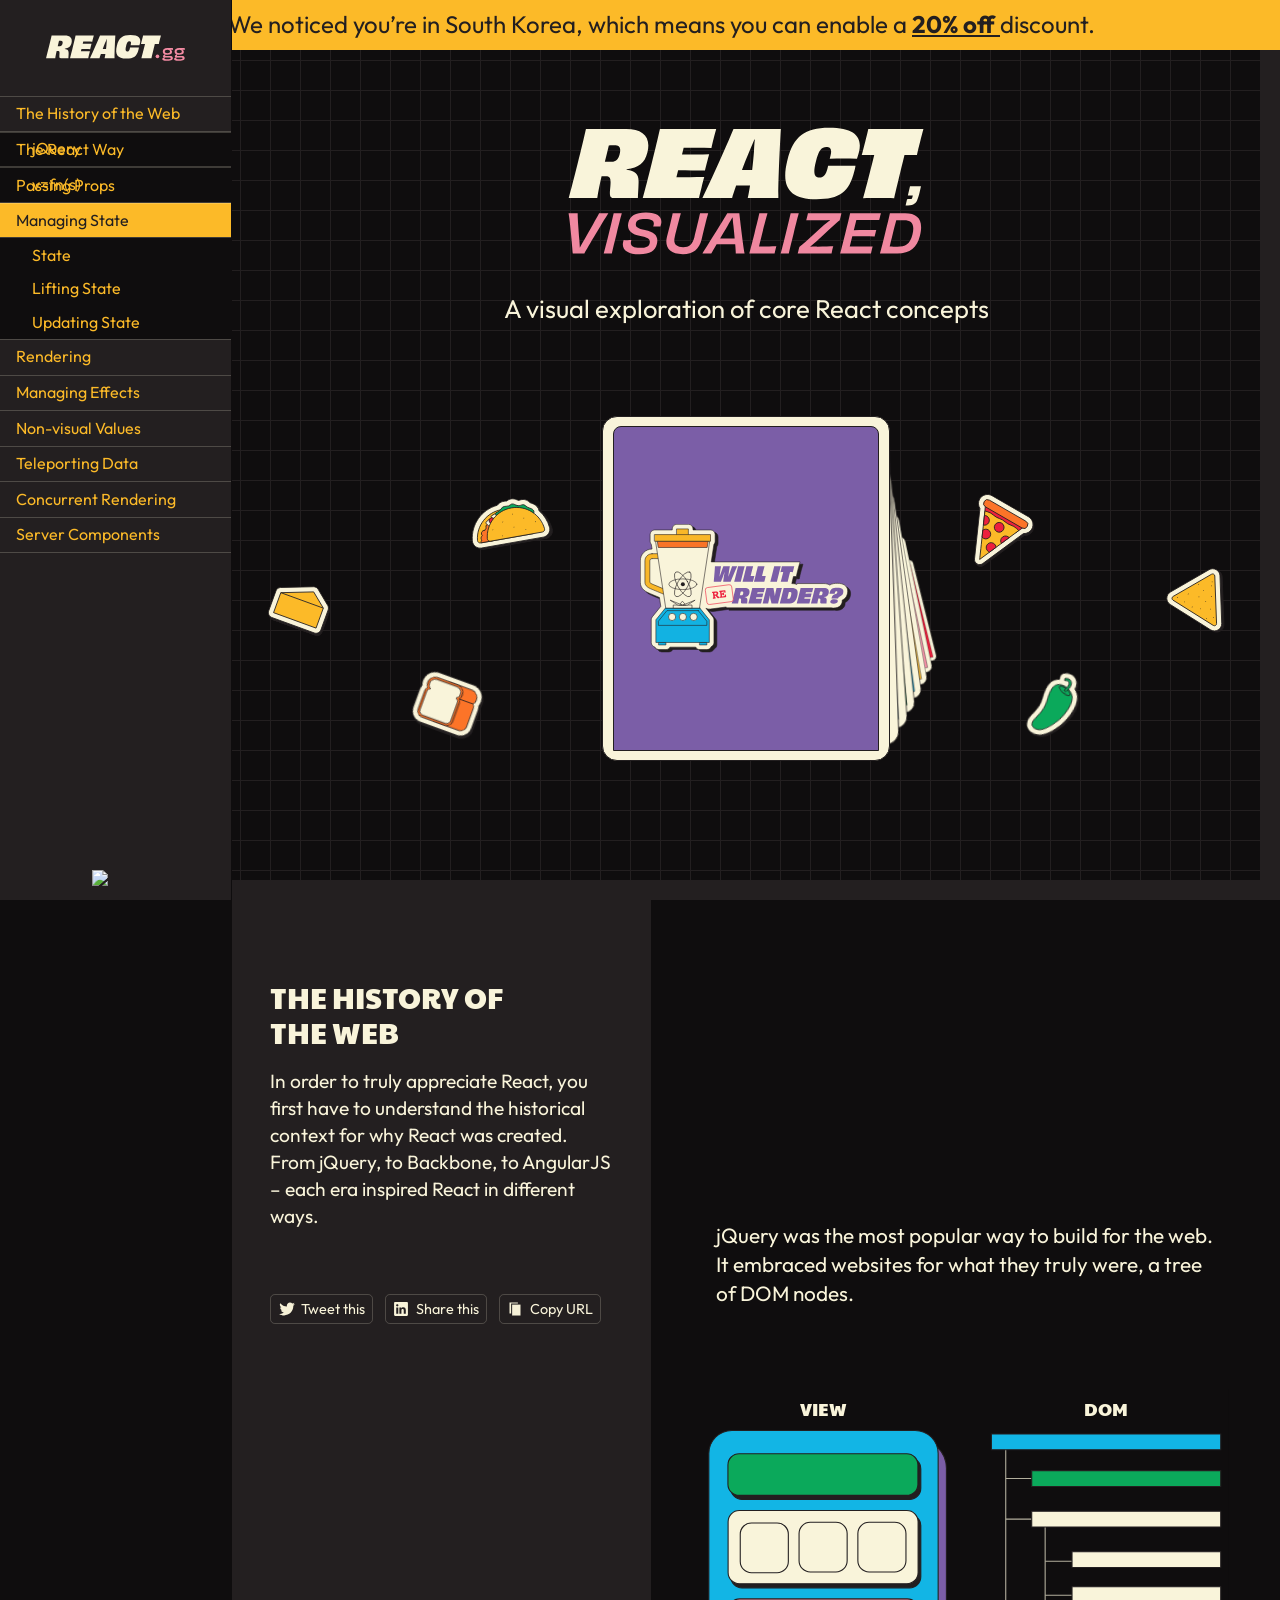
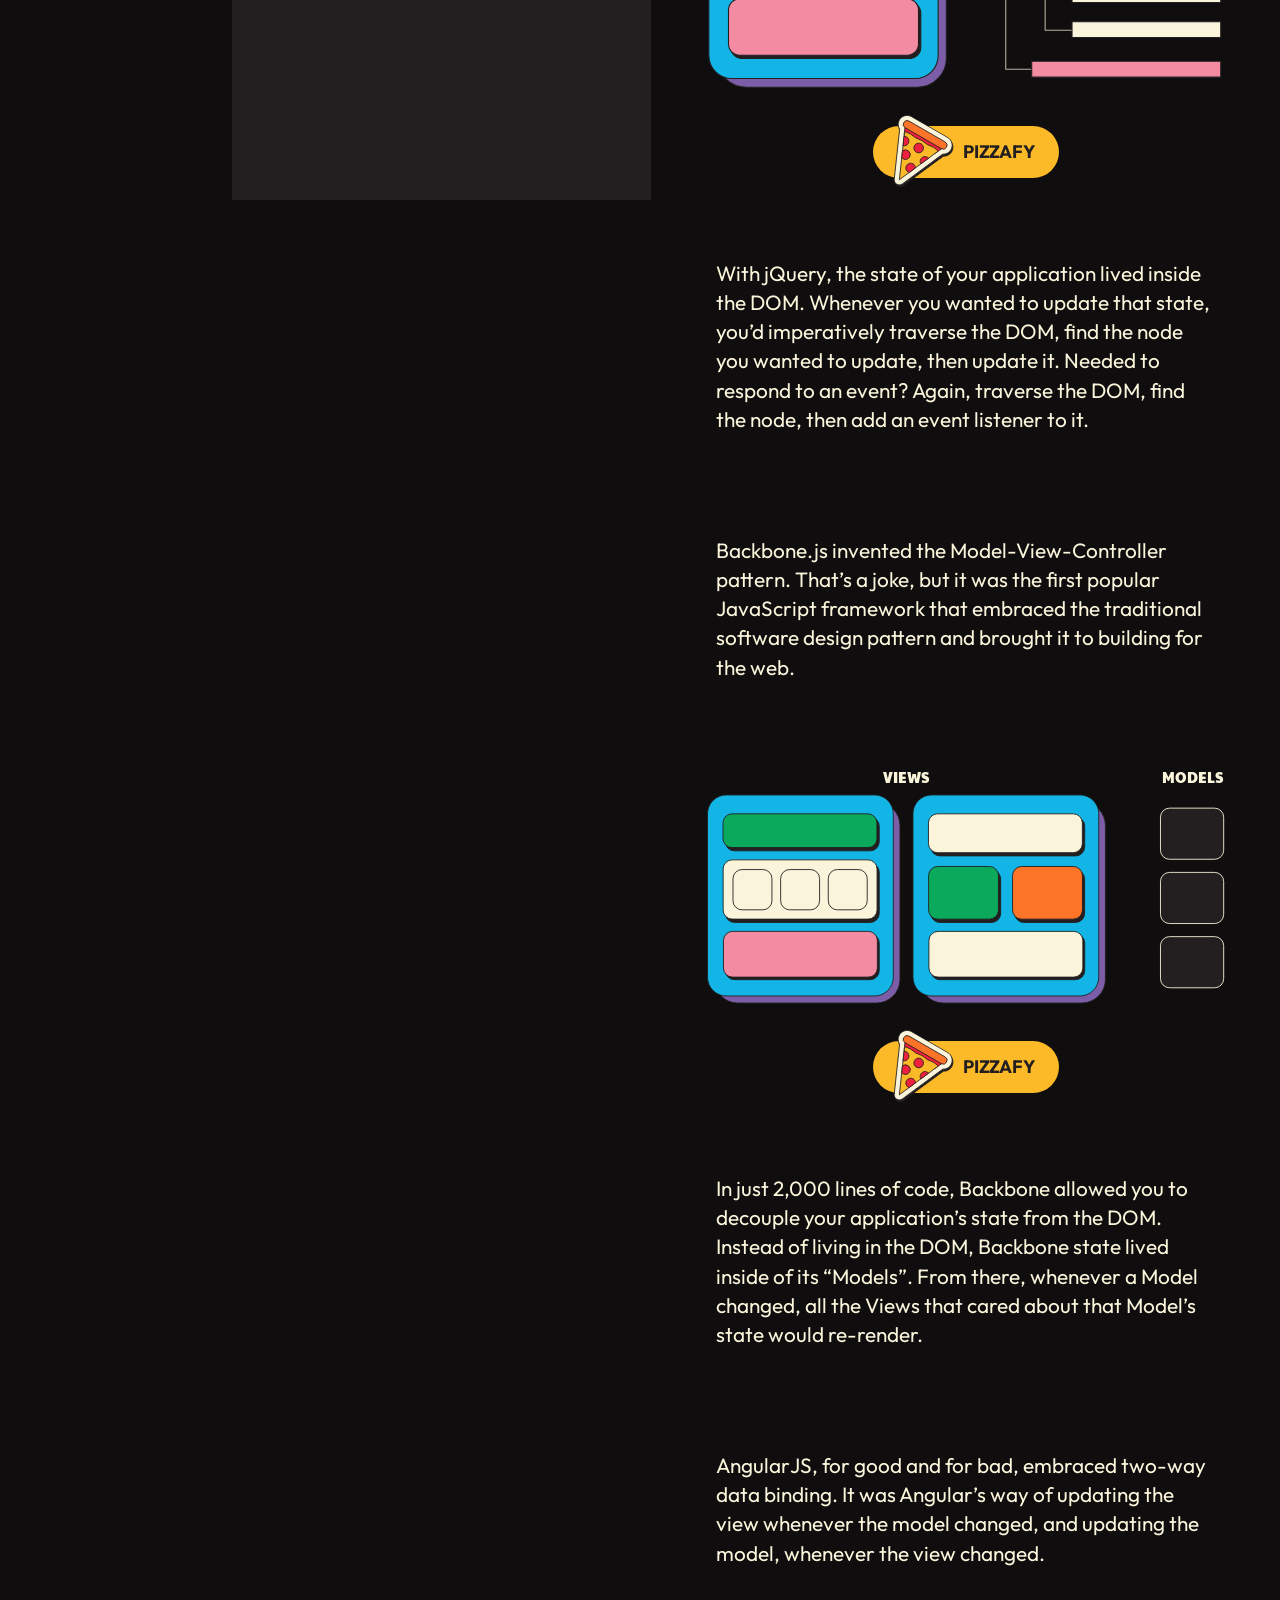
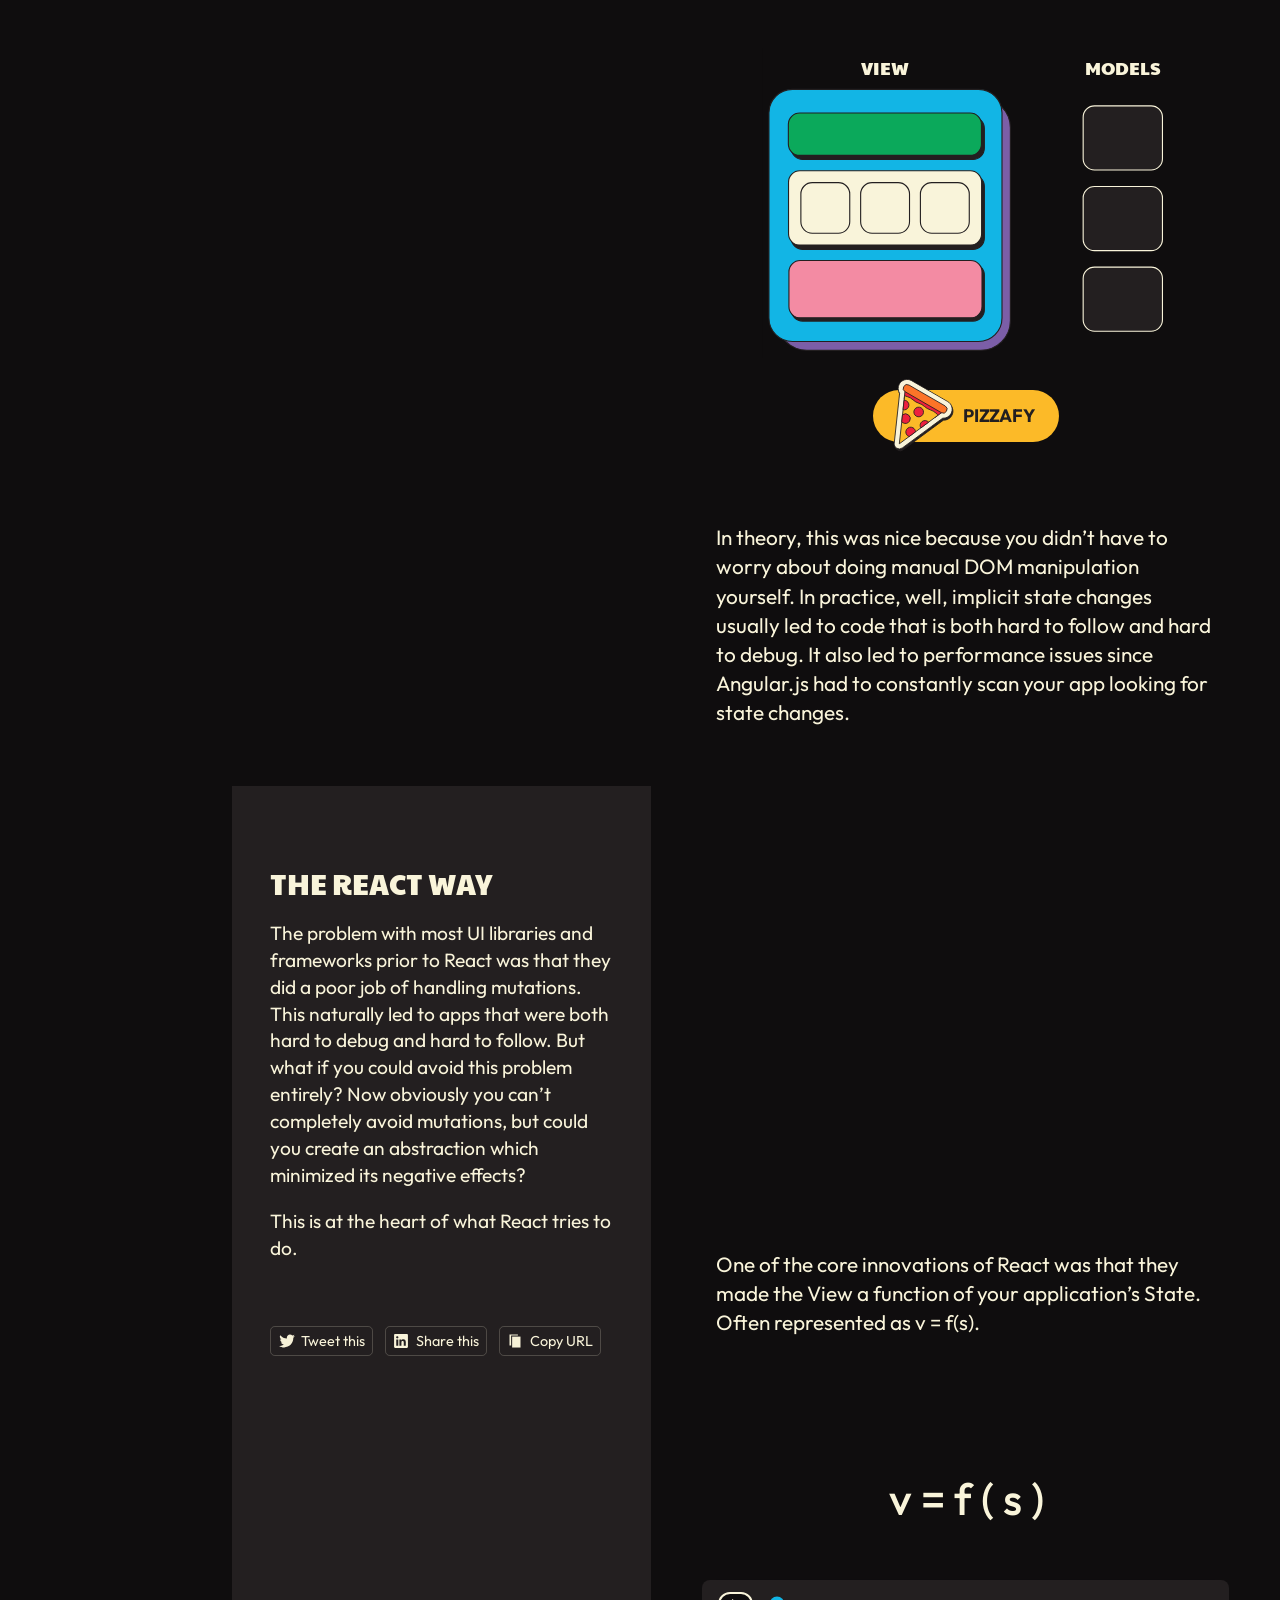
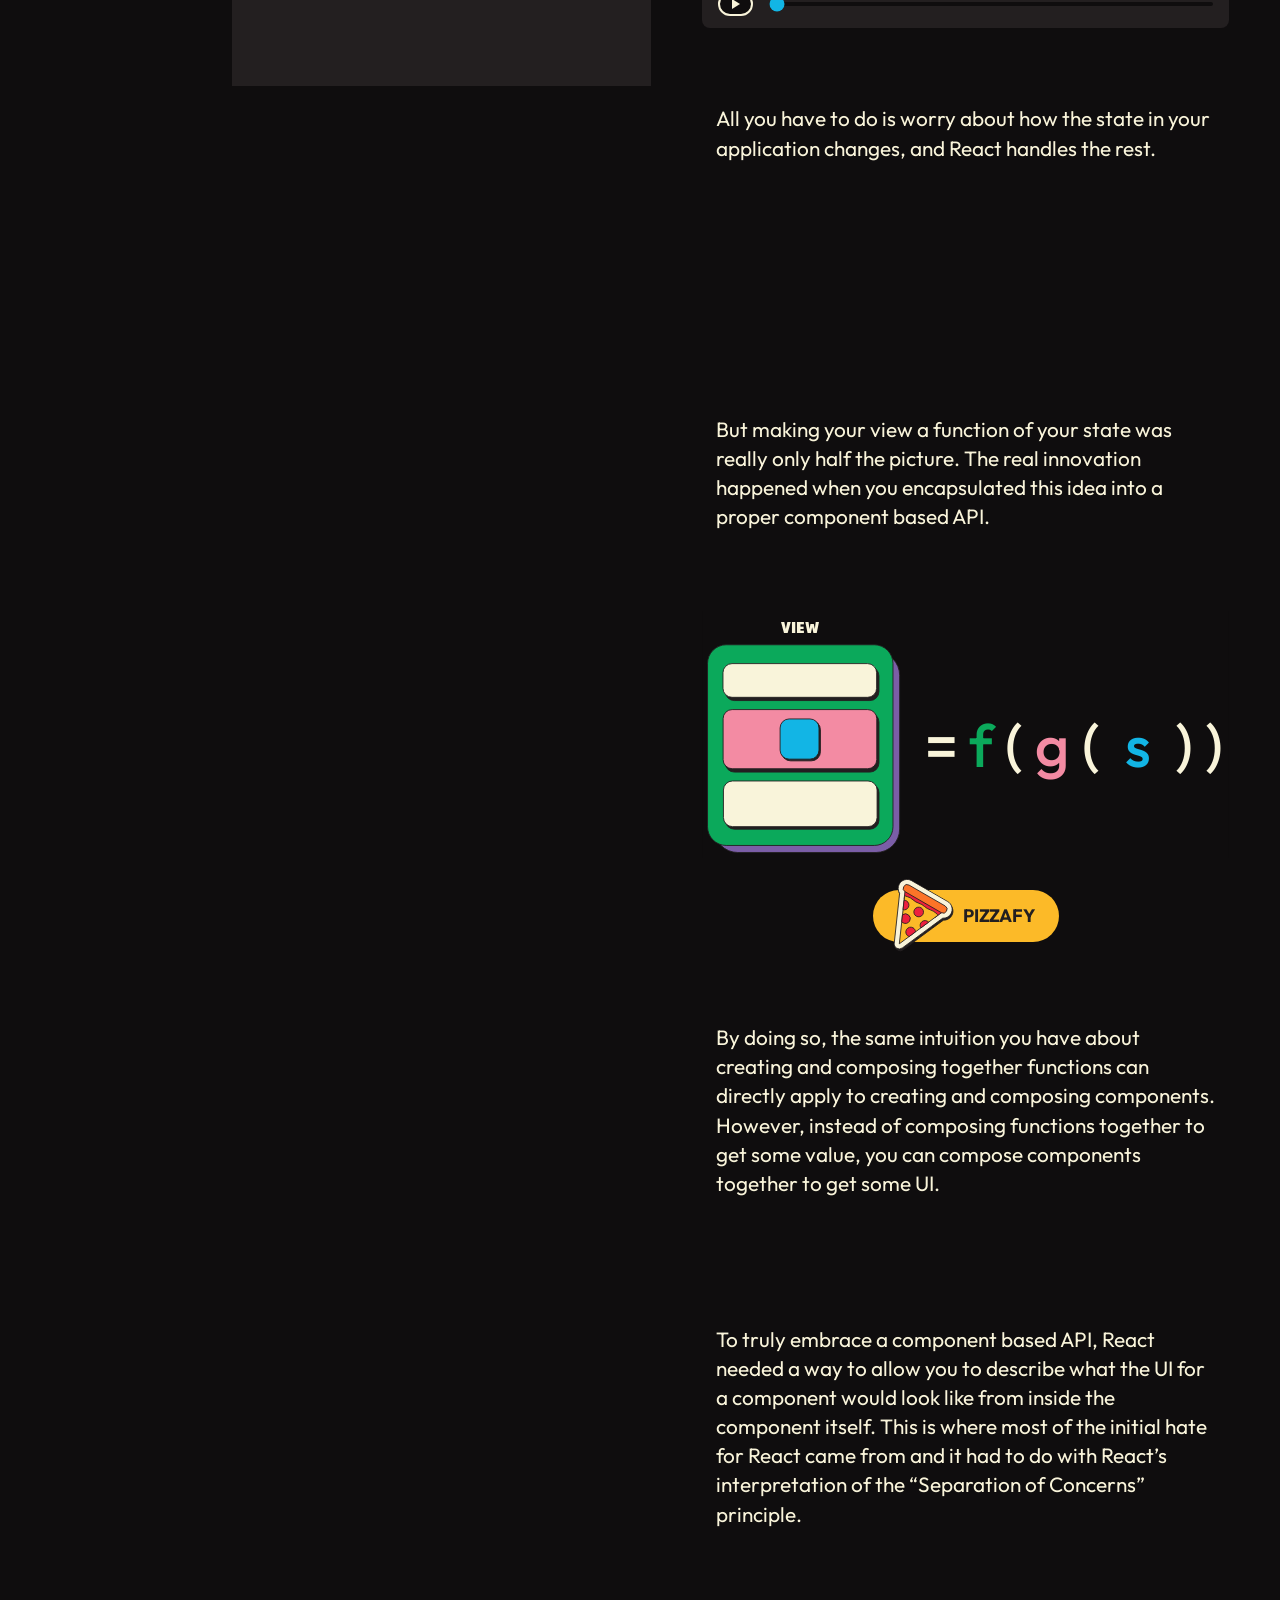
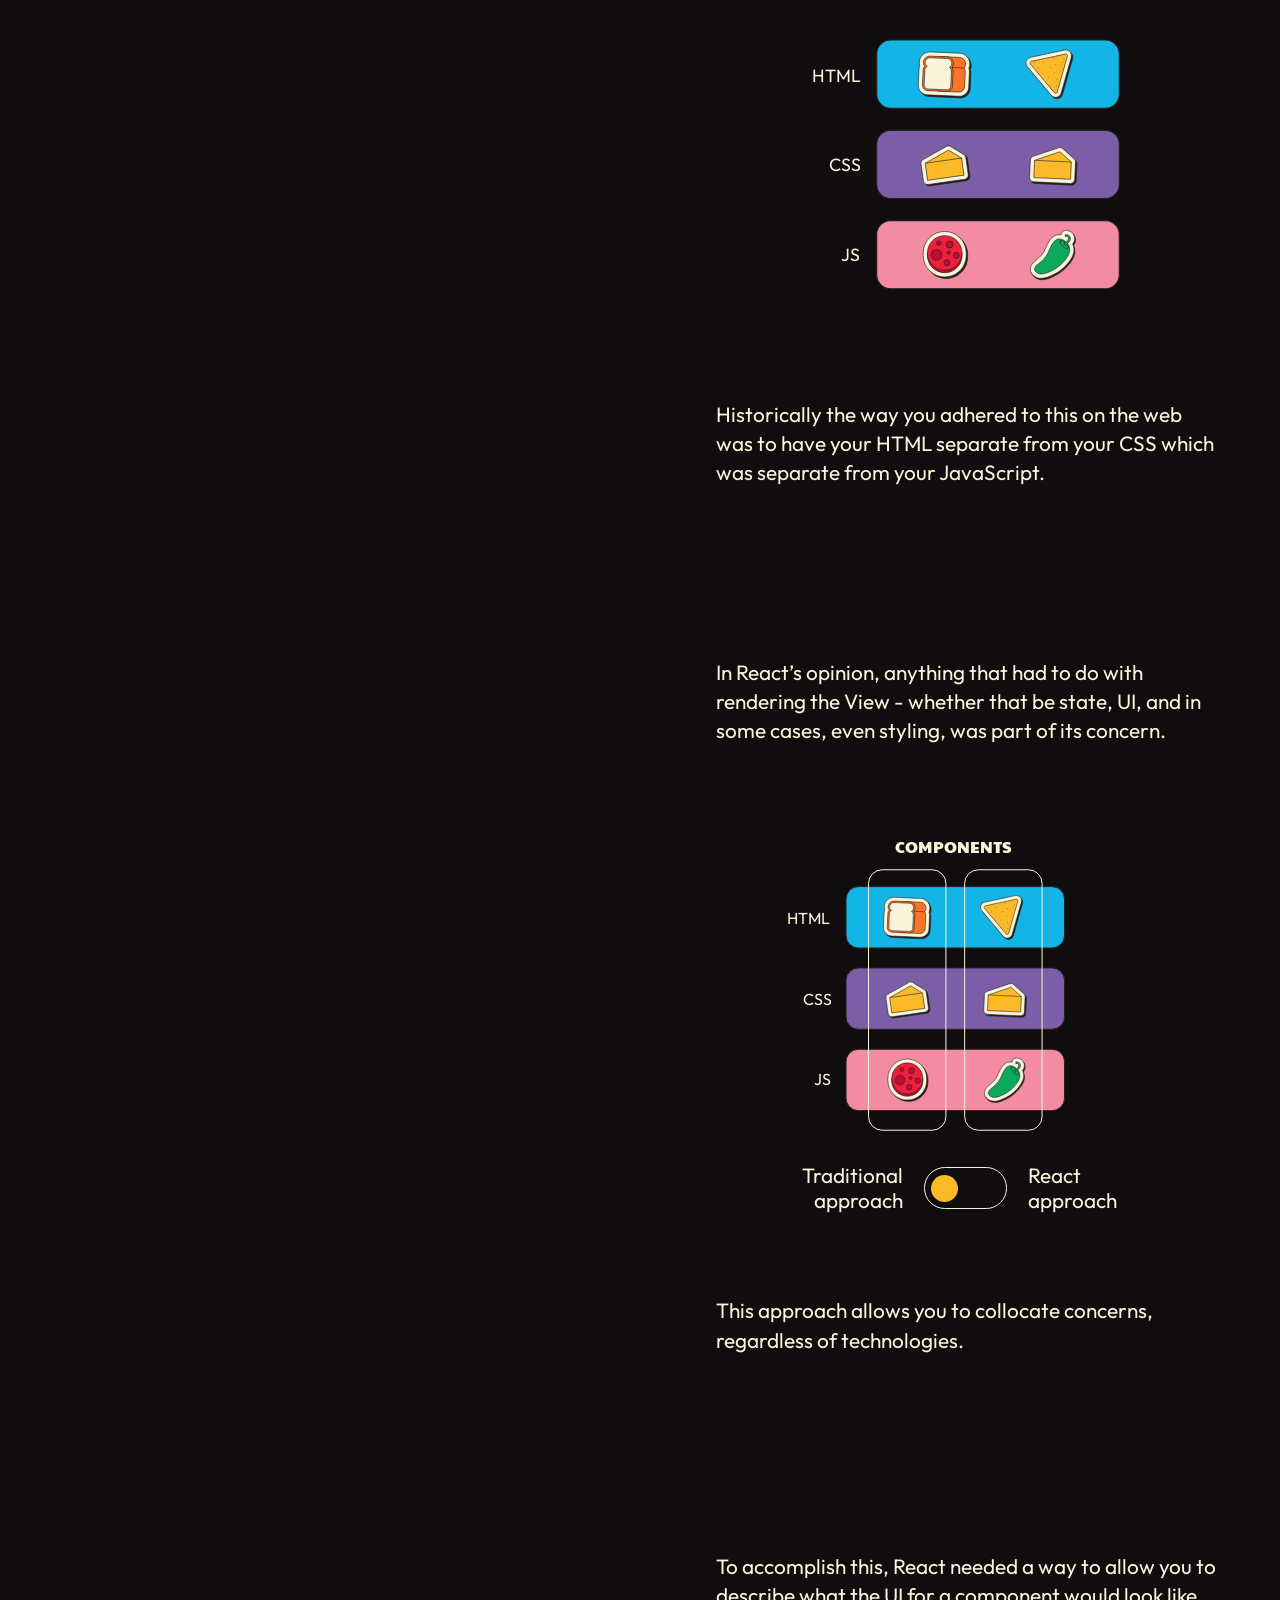
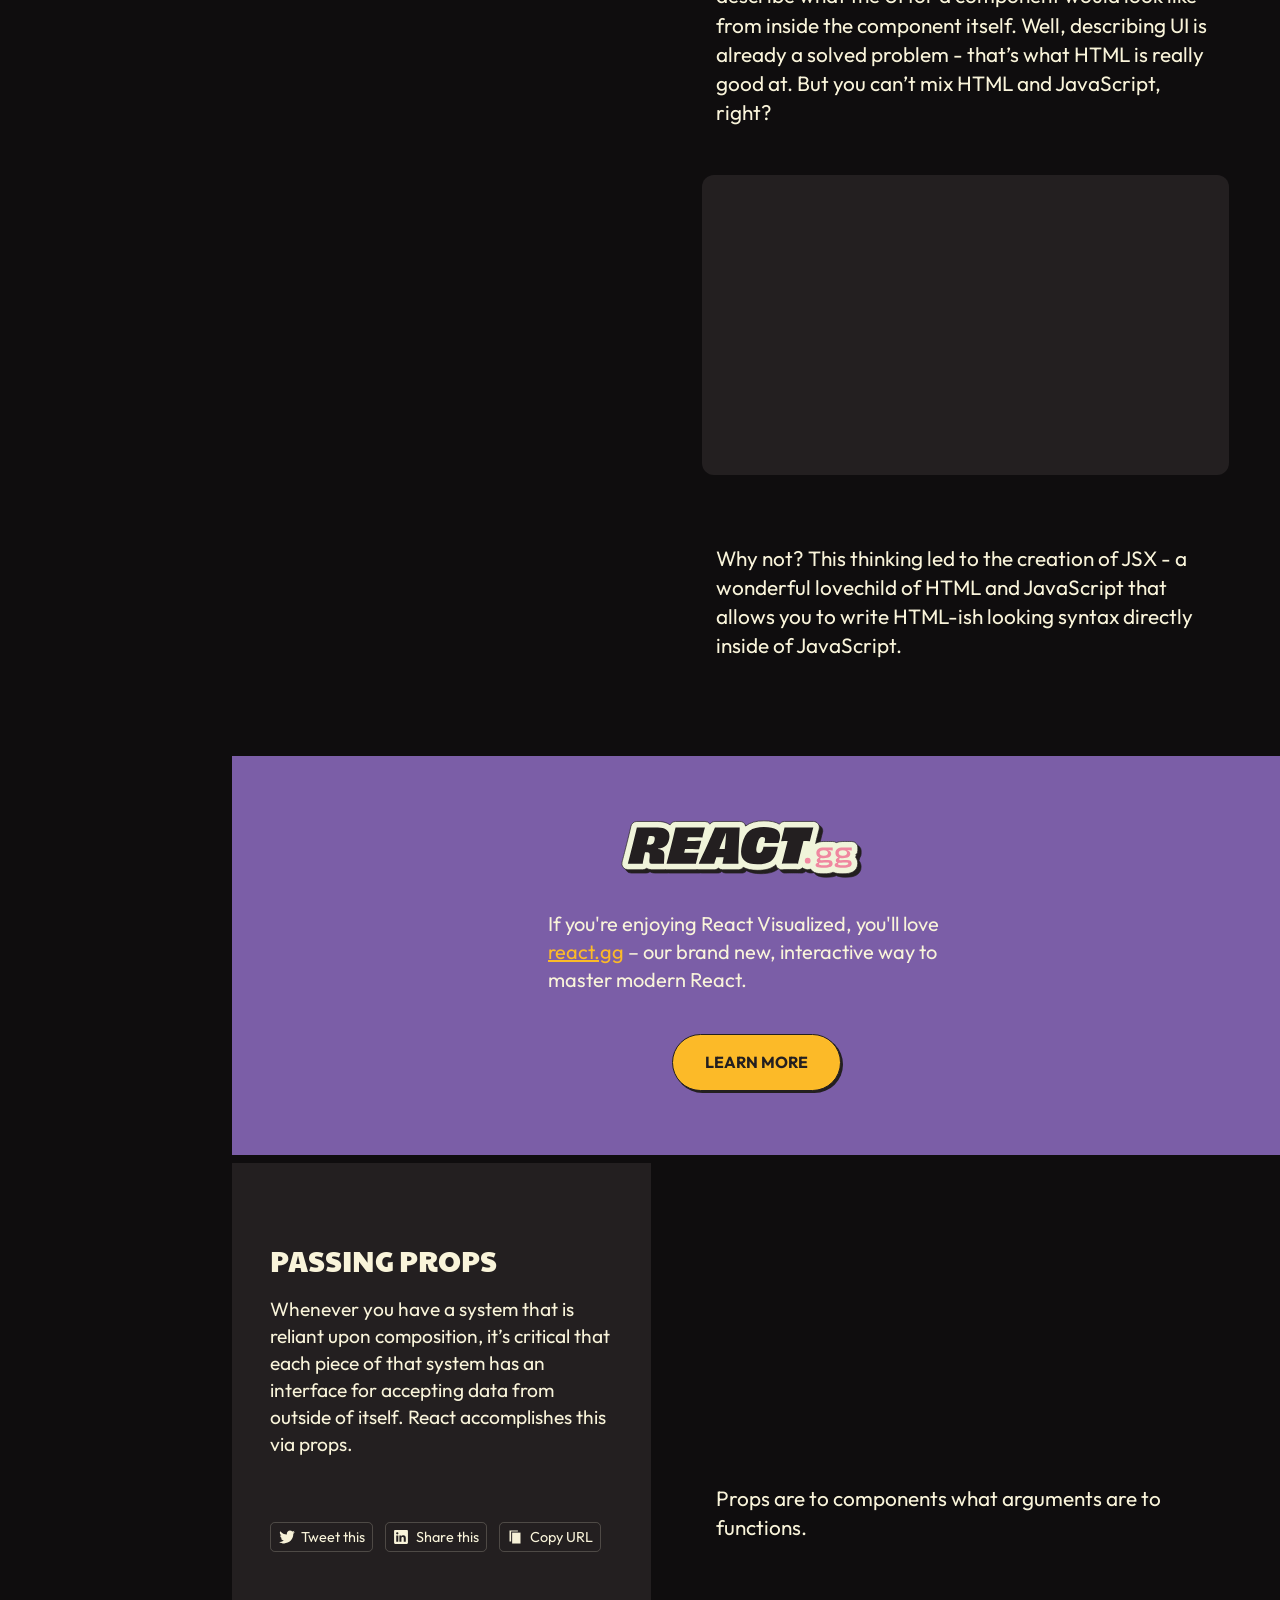
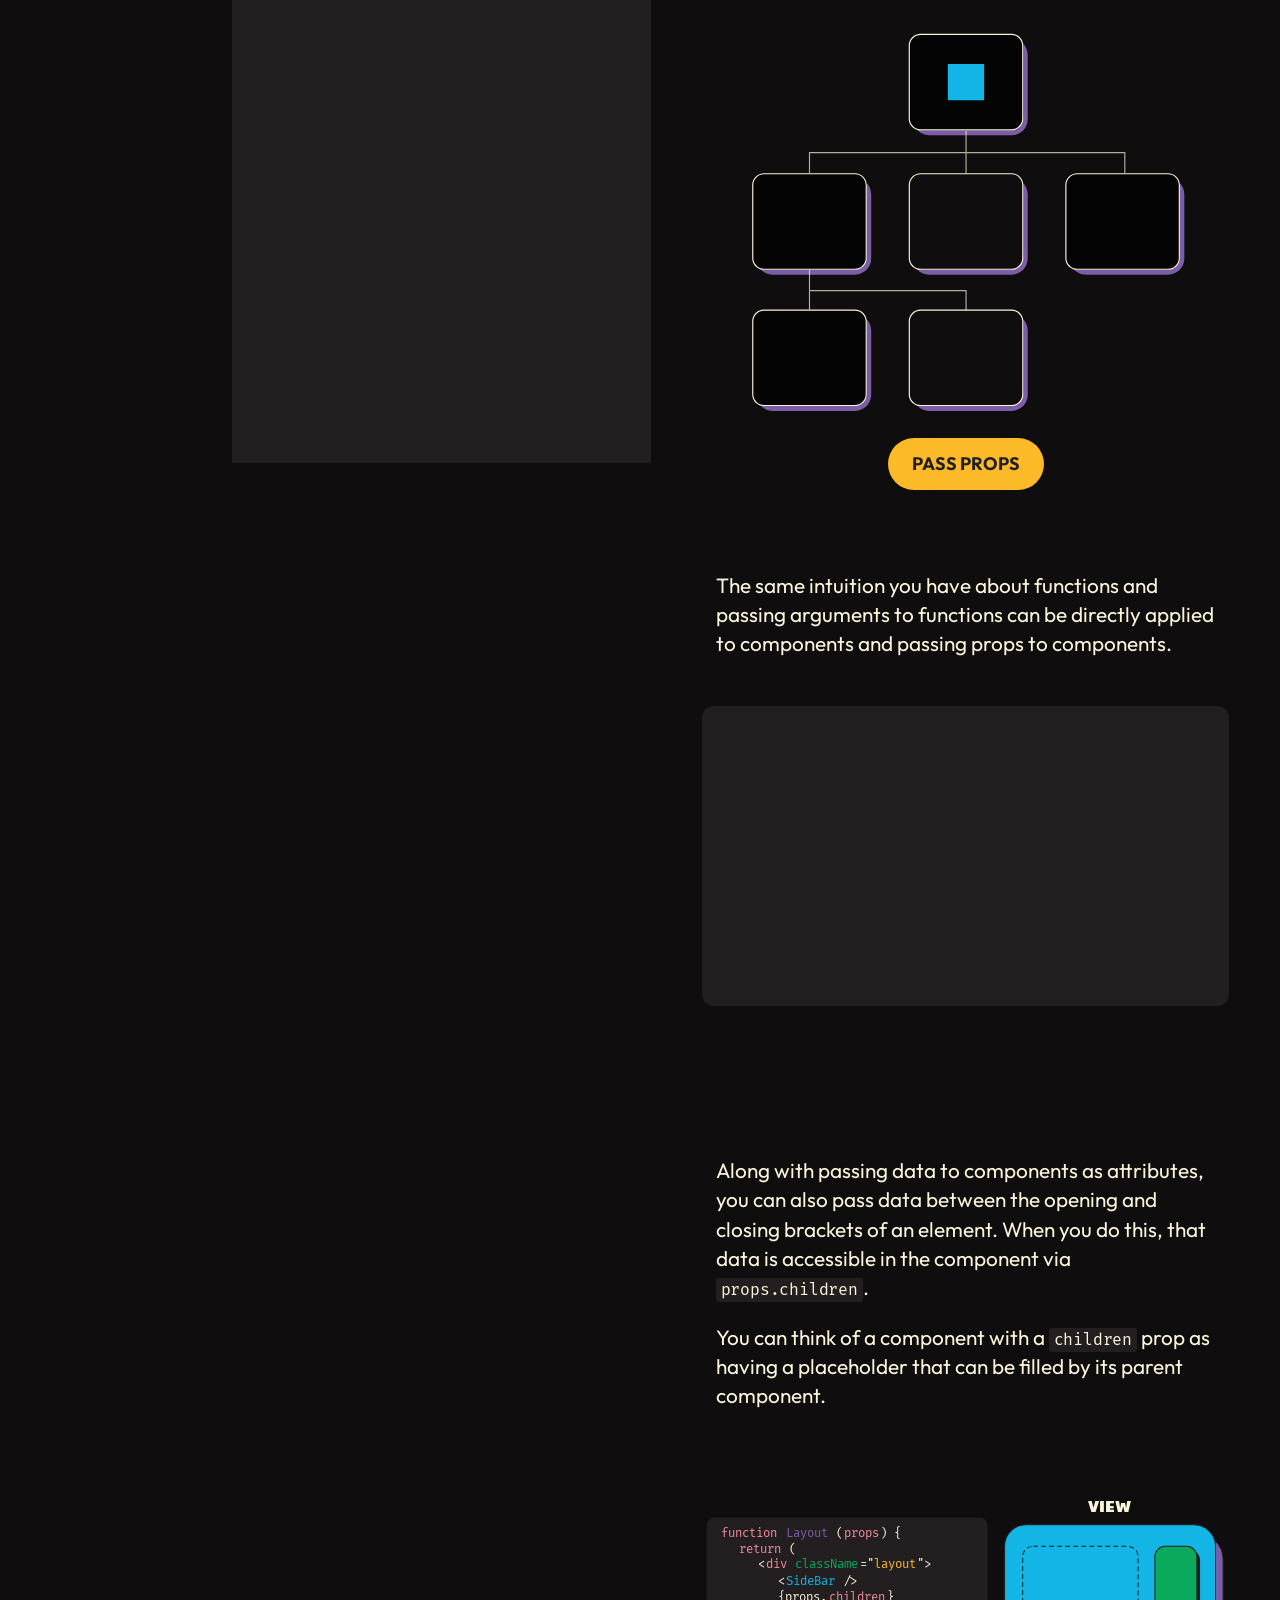
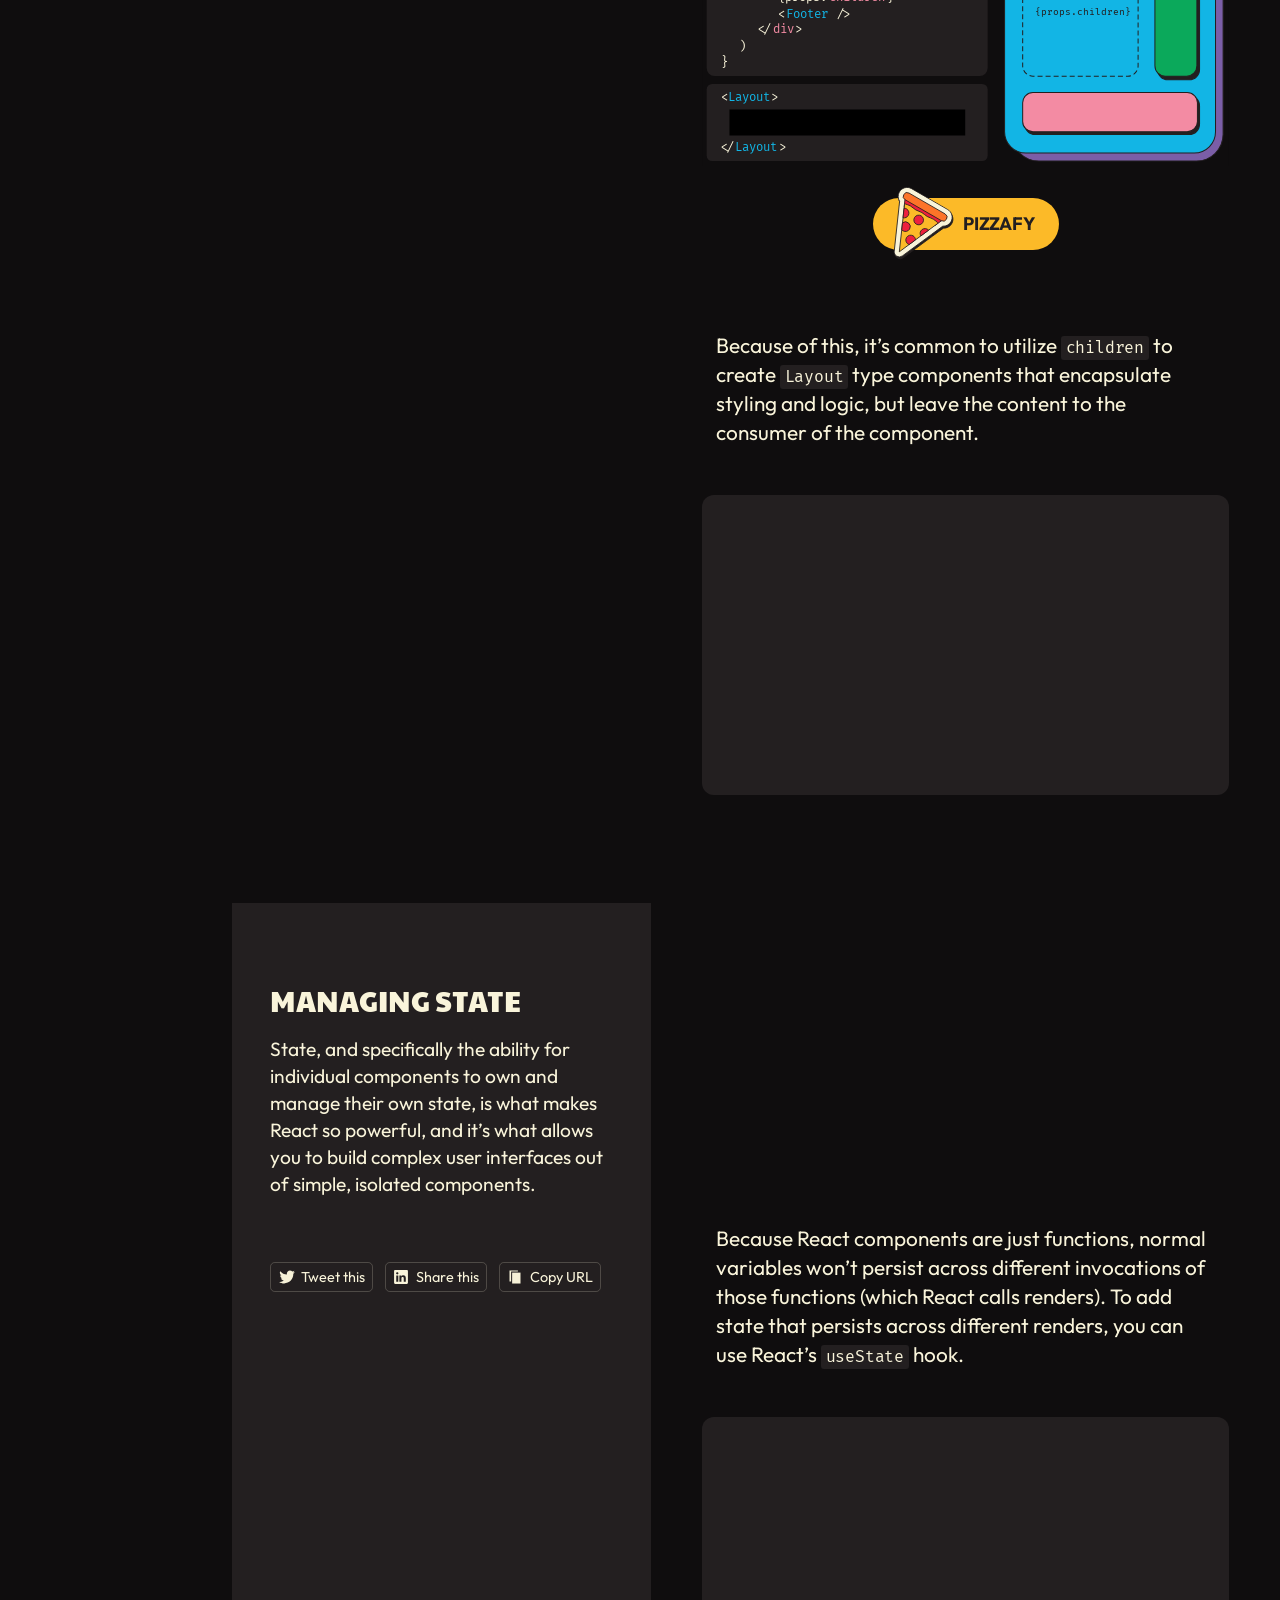
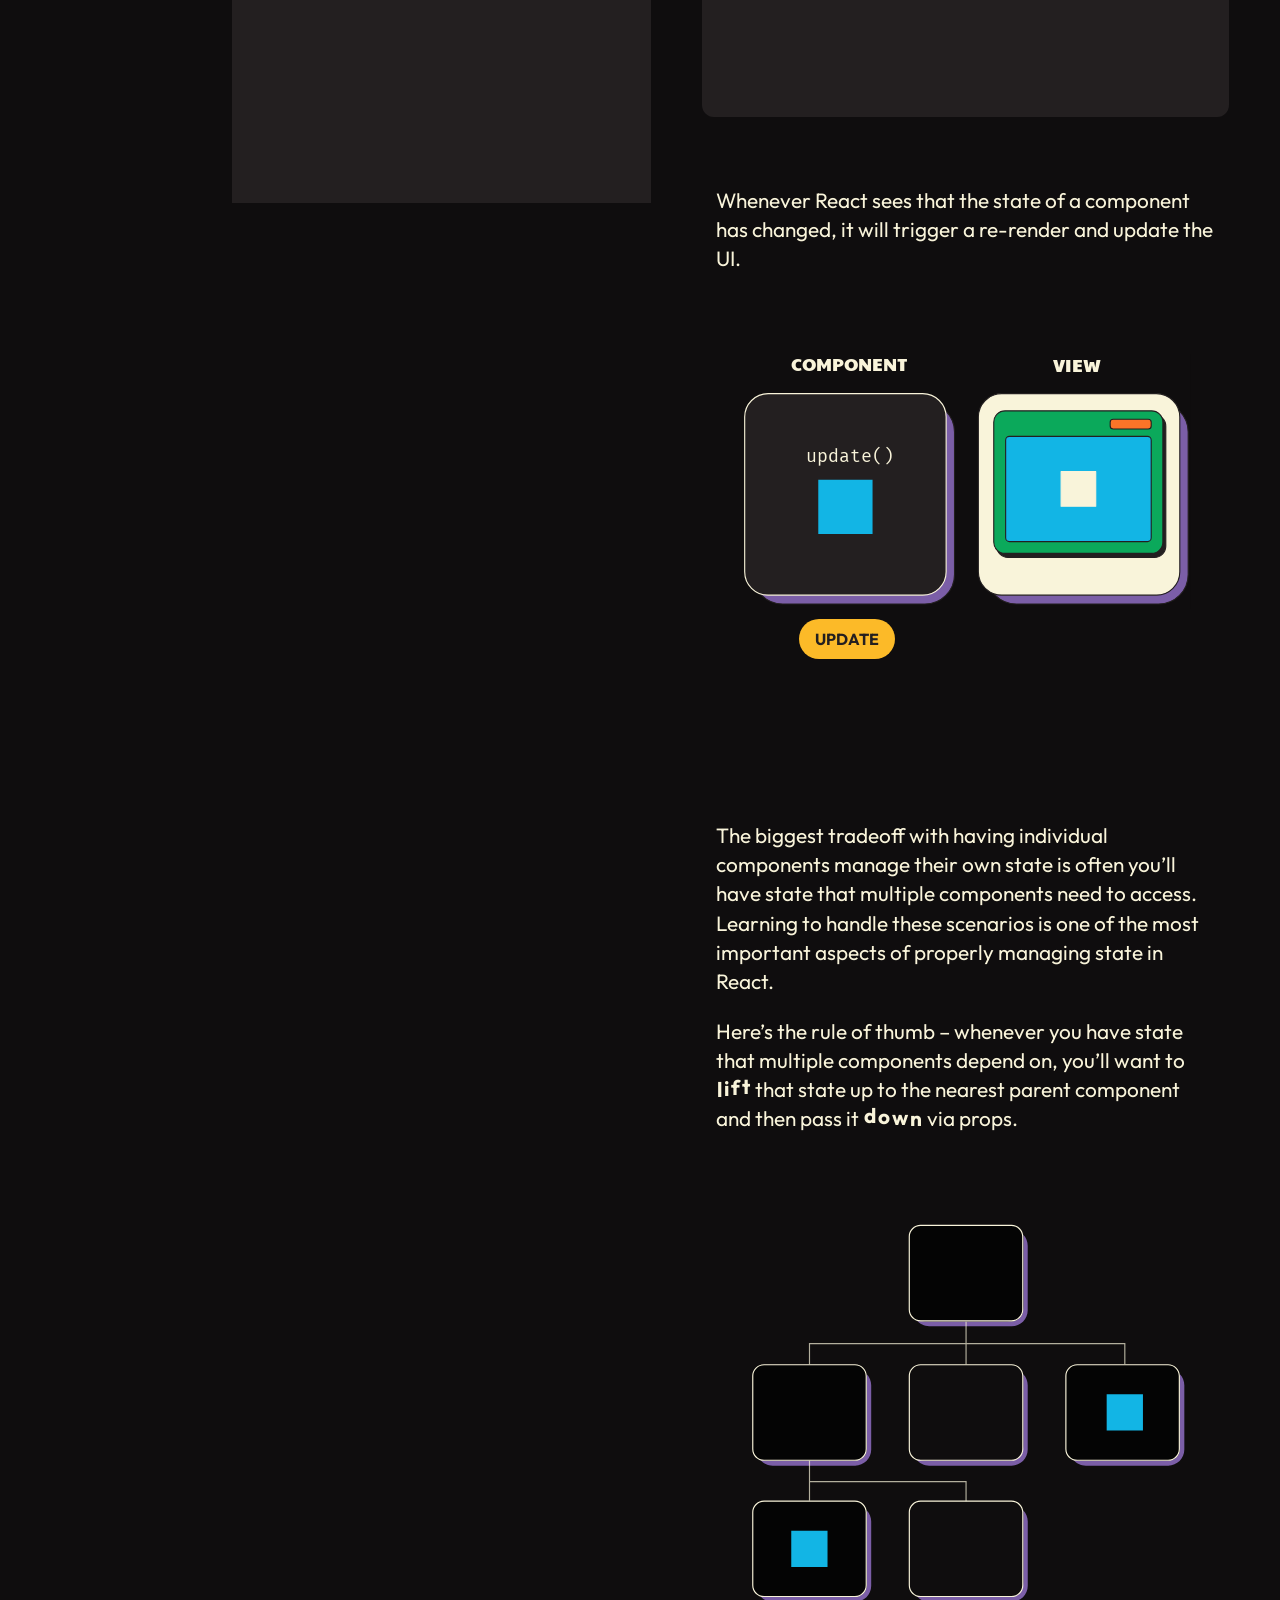
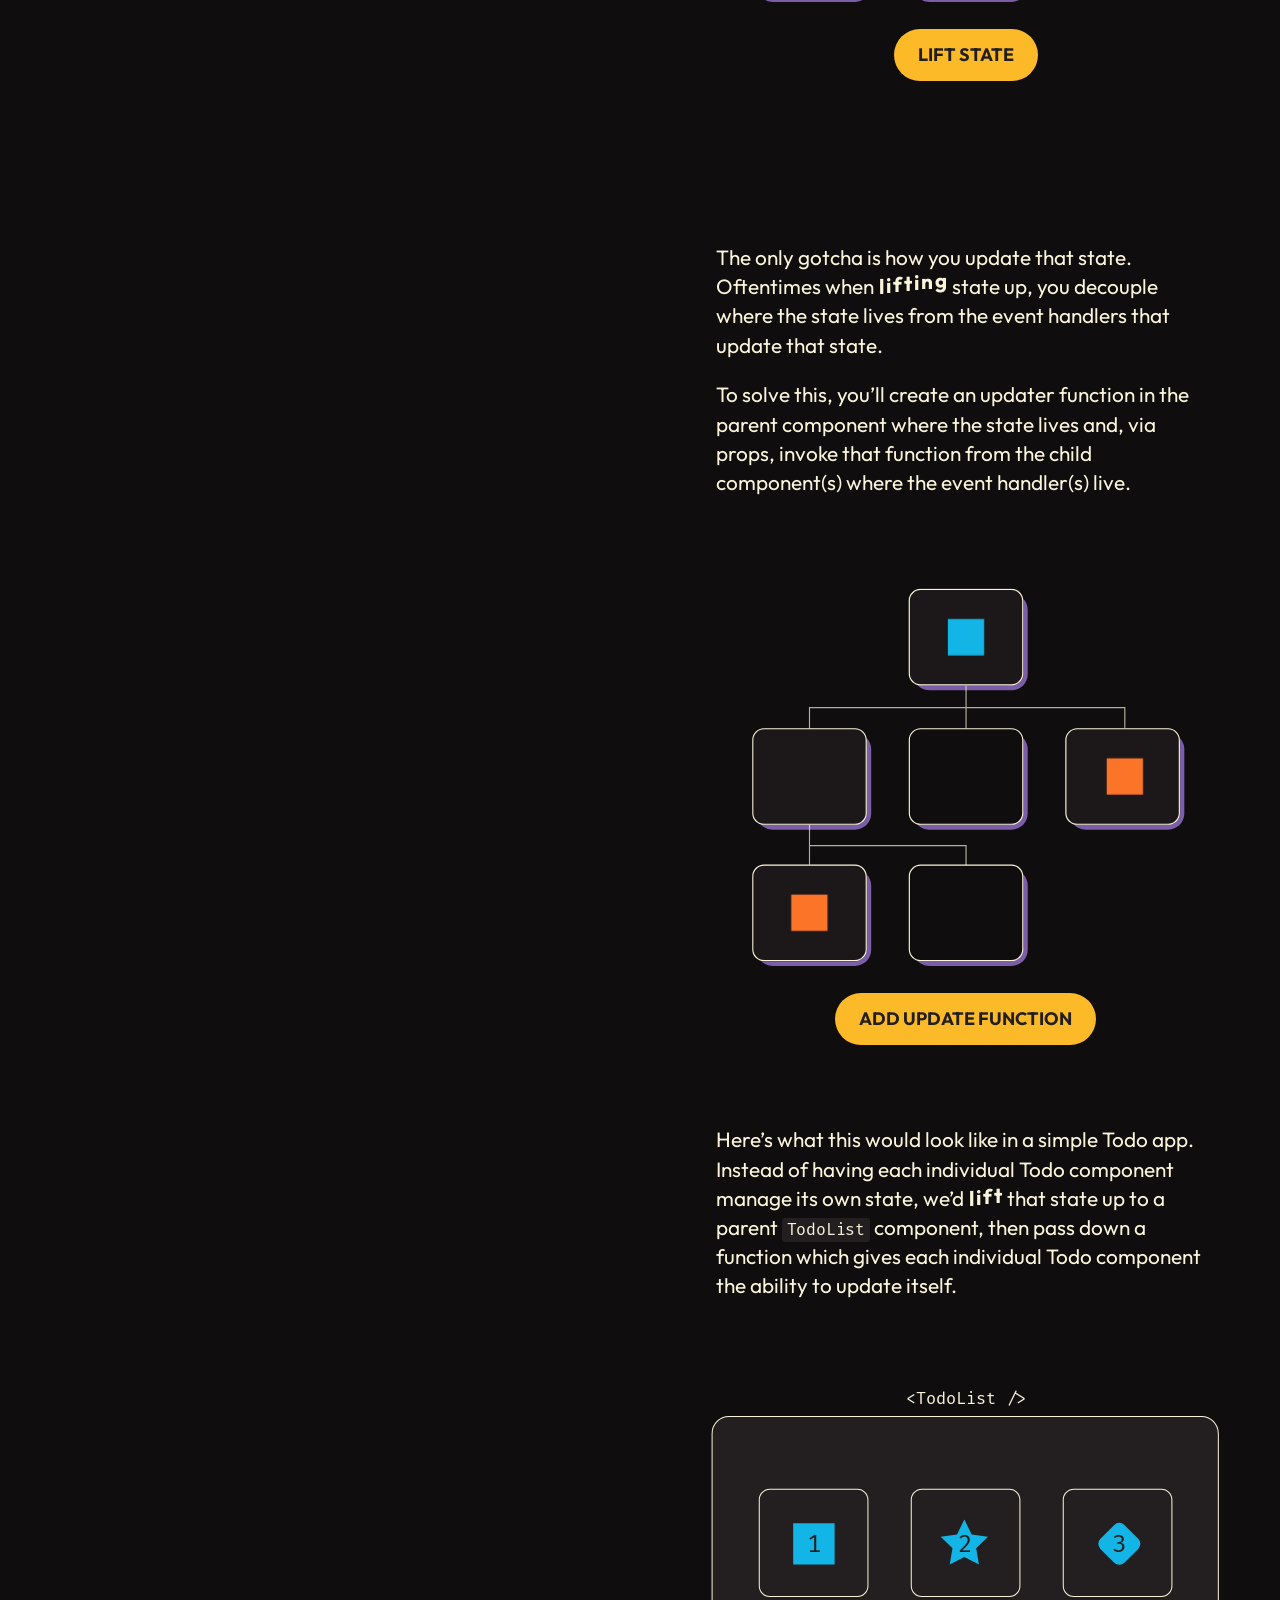
==== index.html @ fec7a9b9 "initial commit" ====
<!DOCTYPE html>
<html lang="en">
  <head>
    <title>React, visualized – react.gg</title>
    <meta charset="UTF-8">
    <meta name="viewport" content="width=device-width">
    <meta name="generator" content="Astro v2.10.7">
    <meta name="description" content="React, Visualized – A visual exploration of core React concepts">
    <meta name="author" content="ui.dev">
    <!-- Facebook / OG -->
    <meta property="og:type" content="website">
    <meta property="og:url" content="https://react.gg">
    <meta property="og:title" content="React, visualized – react.gg">
    <meta property="og:description" content="React, Visualized – A visual exploration of core React concepts">
    <meta property="og:image" content="https://react.gg/img/visualized-og.jpg">
    <!-- Twitter -->
    <meta name="twitter:card" content="summary_large_image">
    <meta name="twitter:url" content="https://react.gg">
    <meta name="twitter:title" content="React, visualized – react.gg">
    <meta name="twitter:description" content="React, Visualized – A visual exploration of core React concepts">
    <meta name="twitter:image" content="https://react.gg/img/visualized-og.jpg">
    <meta name="twitter:site" content="@uidotdev">
    <meta name="twitter:creator" content="@uidotdev">

    <link rel="icon" href="/favicon.png">
    <link rel="canonical" href="https://react.gg/visualized">

    <link rel="preload" href="/fonts/outfit-v4-latin-regular.woff2" as="font" crossorigin="anonymous">
    <link rel="preload" href="/fonts/outfit-v4-latin-500.woff2" as="font" crossorigin="anonymous">
    <link rel="preload" href="/fonts/outfit-v4-latin-700.woff2" as="font" crossorigin="anonymous">
    <link rel="preload" href="/fonts/outfit-v4-latin-900.woff2" as="font" crossorigin="anonymous">
    <link rel="preload" href="/fonts/paytone-one-v16-latin-regular.woff2" as="font" crossorigin="anonymous">

    <script defer>
      (function (w, d, s, l, i) {
        w[l] = w[l] || [];
        w[l].push({ "gtm.start": new Date().getTime(), event: "gtm.js" });
        var f = d.getElementsByTagName(s)[0],
          j = d.createElement(s),
          dl = l != "dataLayer" ? "&l=" + l : "";
        j.async = true;
        j.src = "https://www.googletagmanager.com/gtm.js?id=" + i + dl;
        f.parentNode.insertBefore(j, f);
      })(window, document, "script", "dataLayer", "GTM-NK6FSPX3");
    </script>
    <script defer src="/stats/js/script.js" data-api="/stats/api/event" data-domain="react.gg"></script>
    <script defer>
      !(function (e, t, n, s, u, a) {
        e.twq ||
          ((s = e.twq =
            function () {
              s.exe ? s.exe.apply(s, arguments) : s.queue.push(arguments);
            }),
          (s.version = "1.1"),
          (s.queue = []),
          (u = t.createElement(n)),
          (u.async = !0),
          (u.src = "https://static.ads-twitter.com/uwt.js"),
          (a = t.getElementsByTagName(n)[0]),
          a.parentNode.insertBefore(u, a));
      })(window, document, "script");
      twq("config", "oeora");
    </script>
    <script defer>
      !(function (f, b, e, v, n, t, s) {
        if (f.fbq) return;
        n = f.fbq = function () {
          n.callMethod
            ? n.callMethod.apply(n, arguments)
            : n.queue.push(arguments);
        };
        if (!f._fbq) f._fbq = n;
        n.push = n;
        n.loaded = !0;
        n.version = "2.0";
        n.queue = [];
        t = b.createElement(e);
        t.async = !0;
        t.src = v;
        s = b.getElementsByTagName(e)[0];
        s.parentNode.insertBefore(t, s);
      })(
        window,
        document,
        "script",
        "https://connect.facebook.net/en_US/fbevents.js"
      );
      fbq("init", "631271372233414");
      fbq("track", "PageView");
    </script>
    <noscript>
      <img height="1" width="1" style="display:none" src="https://www.facebook.com/tr?id=631271372233414&ev=PageView&noscript=1">
    </noscript>
  <link rel="stylesheet" href="/_astro/404.9ceed533.css" />
<link rel="stylesheet" href="/_astro/404.9b8727ce.css" />
<link rel="stylesheet" href="/_astro/visualized.acc57a44.css" />
<link rel="stylesheet" href="/_astro/e.76d4b0d1.css" />
<link rel="stylesheet" href="/_astro/e.50eeb716.css" /><script type="module" src="/_astro/hoisted.0c6ce374.js"></script></head>
  <body>
    <div class="bg-brand-yellow text-brand-charcoal text-center absolute top-0 left-0 w-full z-10 py-2">
      <span class="scale-[1.5] inline-block mr-2">🇰🇷</span> We noticed
      you’re in South Korea, which means you can enable a 
      <a class="underline font-semibold text-brand-charcoal" href="#register">
        20% off
      </a>
      discount.
    </div>
    
  <a href="#top" class="skip-link astro-ZJQJW5TX"> Skip to main content</a>
  <nav class="nav-internal astro-ZJQJW5TX astro-MSXFEFZW">
  <a href="/?s=reactgg_visualized" class="logo course-logo image astro-ZJQJW5TX astro-MSXFEFZW">
    <img src="/img/react-gg-logo.svg" width="464" height="85" alt="react.gg" class="astro-ZJQJW5TX astro-MSXFEFZW">
  </a>
  
    <button id="nav-mobile" aria-controls="menu" aria-haspopup="true" aria-expanded="false" class="astro-ZJQJW5TX">
      Menu
    </button>
    <ol class="nav-visuals astro-ZJQJW5TX" aria-labelledby="menubutton">
      <li class="astro-ZJQJW5TX">
        <a href="#history-of-the-web" role="menuitem" class="astro-ZJQJW5TX">The History of the Web</a>
        <ul class="subnav astro-ZJQJW5TX">
          <li class="astro-ZJQJW5TX"><a href="#jquery" role="menuitem" class="astro-ZJQJW5TX">jQuery</a></li>
          <li class="astro-ZJQJW5TX"><a href="#backbone" role="menuitem" class="astro-ZJQJW5TX">Backbone</a></li>
          <li class="astro-ZJQJW5TX"><a href="#angular" role="menuitem" class="astro-ZJQJW5TX">Angular.js</a></li>
        </ul>
      </li>
      <li class="astro-ZJQJW5TX">
        <a href="#the-react-way" role="menuitem" class="astro-ZJQJW5TX">The React Way</a>
        <ul class="subnav astro-ZJQJW5TX">
          <li class="astro-ZJQJW5TX"><a href="#v=fn(s)" role="menuitem" class="astro-ZJQJW5TX">v=fn(s)</a></li>
          <li class="astro-ZJQJW5TX"><a href="#f(g(s))" role="menuitem" class="astro-ZJQJW5TX">f(g(s))</a></li>
          <li class="astro-ZJQJW5TX"><a href="#concerns" role="menuitem" class="astro-ZJQJW5TX">Concerns</a></li>
          <li class="astro-ZJQJW5TX"><a href="#components" role="menuitem" class="astro-ZJQJW5TX">Components</a></li>
          <li class="astro-ZJQJW5TX"><a href="#jsx" role="menuitem" class="astro-ZJQJW5TX">JSX</a></li>
        </ul>
      </li>
      <li class="astro-ZJQJW5TX">
        <a href="#passing-props" role="menuitem" class="astro-ZJQJW5TX">Passing Props</a>
        <ul class="subnav astro-ZJQJW5TX">
          <li class="astro-ZJQJW5TX"><a href="#props" role="menuitem" class="astro-ZJQJW5TX">Props</a></li>
          <li class="astro-ZJQJW5TX"><a href="#children" role="menuitem" class="astro-ZJQJW5TX">children</a></li>
        </ul>
      </li>
      <li class="astro-ZJQJW5TX">
        <a href="#managing-state" role="menuitem" class="astro-ZJQJW5TX">Managing State</a>
        <ul class="subnav astro-ZJQJW5TX">
          <li class="astro-ZJQJW5TX"><a href="#state" role="menuitem" class="astro-ZJQJW5TX">State</a></li>
          <li class="astro-ZJQJW5TX"><a href="#lifting-state" role="menuitem" class="astro-ZJQJW5TX">Lifting State</a></li>
          <li class="astro-ZJQJW5TX"><a href="#updating-state" role="menuitem" class="astro-ZJQJW5TX">Updating State</a></li>
        </ul>
      </li>
      <li class="astro-ZJQJW5TX">
        <a href="#rendering" role="menuitem" class="astro-ZJQJW5TX">Rendering</a>
        <ul class="subnav astro-ZJQJW5TX">
          <li class="astro-ZJQJW5TX"><a href="#the-process" role="menuitem" class="astro-ZJQJW5TX">The Process</a></li>
          <li class="astro-ZJQJW5TX"><a href="#re-rendering" role="menuitem" class="astro-ZJQJW5TX">Re-rendering</a></li>
          <li class="astro-ZJQJW5TX">
            <a href="#re-rendering-children" role="menuitem" class="astro-ZJQJW5TX">Re-rendering Children</a>
          </li>
        </ul>
      </li>
      <li class="astro-ZJQJW5TX">
        <a href="#managing-effects" role="menuitem" class="astro-ZJQJW5TX">Managing Effects</a>
        <ul class="subnav astro-ZJQJW5TX">
          <li class="astro-ZJQJW5TX"><a href="#rules" role="menuitem" class="astro-ZJQJW5TX">Rules</a></li>
          <li class="astro-ZJQJW5TX"><a href="#useeffect" role="menuitem" class="astro-ZJQJW5TX">useEffect</a></li>
          <li class="astro-ZJQJW5TX">
            <a href="#uselayouteffect" role="menuitem" class="astro-ZJQJW5TX">useLayoutEffect</a>
          </li>
        </ul>
      </li>
      <li class="astro-ZJQJW5TX">
        <a href="#non-visual-values" role="menuitem" class="astro-ZJQJW5TX">Non-visual Values</a>
        <ul class="subnav astro-ZJQJW5TX">
          <li class="astro-ZJQJW5TX"><a href="#refs" role="menuitem" class="astro-ZJQJW5TX">Refs</a></li>
        </ul>
      </li>
      <li class="astro-ZJQJW5TX">
        <a href="#teleporting-data" role="menuitem" class="astro-ZJQJW5TX">Teleporting Data</a>
        <ul class="subnav astro-ZJQJW5TX">
          <li class="astro-ZJQJW5TX"><a href="#context" role="menuitem" class="astro-ZJQJW5TX">Context</a></li>
        </ul>
      </li>
      <li class="astro-ZJQJW5TX">
        <a href="#concurrent-rendering" role="menuitem" class="astro-ZJQJW5TX">Concurrent Rendering</a>
        <ul class="subnav astro-ZJQJW5TX">
          <li class="astro-ZJQJW5TX"><a href="#react17" role="menuitem" class="astro-ZJQJW5TX">React v17</a></li>
          <li class="astro-ZJQJW5TX"><a href="#react18-pt1" role="menuitem" class="astro-ZJQJW5TX">React v18</a></li>
          <li class="astro-ZJQJW5TX">
            <a href="#usedeferredvalue" role="menuitem" class="astro-ZJQJW5TX">useDeferredValue</a>
          </li>
          <li class="astro-ZJQJW5TX">
            <a href="#starttransition" role="menuitem" class="astro-ZJQJW5TX">startTransition</a>
          </li>
          <li class="astro-ZJQJW5TX"><a href="#usetransition" role="menuitem" class="astro-ZJQJW5TX">useTransition</a></li>
          <li class="astro-ZJQJW5TX"><a href="#react19-network" role="menuitem" class="astro-ZJQJW5TX">Actions</a></li>
        </ul>
      </li>
      <li class="astro-ZJQJW5TX">
        <a href="#server-components" role="menuitem" class="astro-ZJQJW5TX">Server Components</a>
        <ul class="subnav astro-ZJQJW5TX">
          <li class="astro-ZJQJW5TX">
            <a href="#template-generator" role="menuitem" class="astro-ZJQJW5TX">Template Generator</a>
          </li>
          <li class="astro-ZJQJW5TX"><a href="#suspense" role="menuitem" class="astro-ZJQJW5TX">Suspense</a></li>
          <li class="astro-ZJQJW5TX">
            <a href="#useclient" role="menuitem" class="astro-ZJQJW5TX">useClient</a>
          </li>
          <li class="astro-ZJQJW5TX">
            <a href="#slot-pattern" role="menuitem" class="astro-ZJQJW5TX">Slot Pattern</a>
          </li>
        </ul>
      </li>
      <a href="#signup" role="menuitem" class="w-20 subscribe astro-ZJQJW5TX">
        <img src="https://react.gg/img/stickers/d20.png" class="astro-ZJQJW5TX">
      </a>
    </ol>
  
</nav>
  <header id="top" class="astro-CUE3HGS2">
  <div class="header-content astro-CUE3HGS2">
    <img src="/img/react-visualized.svg" width="314" height="112" alt="React, Visualized" class="page-logo astro-CUE3HGS2">
    <h1 class="astro-CUE3HGS2">A visual exploration of core React concepts</h1>
  </div>
  <div class="icons astro-CUE3HGS2">
    <img src="/img/sticker-pizza.svg" width="80" height="86" alt="" class="icon pizza astro-CUE3HGS2">
    <img src="/img/sticker-pepper.svg" width="62" height="86" alt="" class="icon pepper astro-CUE3HGS2">
    <img src="/img/sticker-chip.svg" width="78" height="76" alt="" class="icon chip astro-CUE3HGS2">
    <img src="/img/sticker-taco.svg" width="104" height="58" alt="" class="icon taco astro-CUE3HGS2">
    <img src="/img/sticker-cheese.svg" width="74" height="58" alt="" class="icon cheese astro-CUE3HGS2">
    <img src="/img/sticker-bread.svg" width="82" height="70" alt="" class="icon bread astro-CUE3HGS2">
  </div>
  <astro-island uid="Z2vMcCv" prefix="r0" component-url="/_astro/VisualizeCards.3c9d1094.js" component-export="default" renderer-url="/_astro/client.6cac8cfd.js" props="{}" ssr="" client="load" opts="{&quot;name&quot;:&quot;VisualizeCards&quot;,&quot;value&quot;:true}" await-children=""><ul class="grid card-stack"><li title="Drag me" class="cursor-pointer" draggable="false" style="grid-column:1 / 4;grid-row:1;z-index:5;transform:scale(1.1) rotate(0deg) translateZ(0);-webkit-touch-callout:none;-webkit-user-select:none;user-select:none;touch-action:pan-y"><div class="_card_qo4hv_1 _sticker_qo4hv_28 purple"><figure><img src="/img/sticker-will-it-render.svg" width="366" height="222" alt="a blender with a React logo inside and the caption “Will it re-render?”"/></figure></div></li><li title="Drag me" class="cursor-pointer" style="grid-column:1 / 4;grid-row:1;z-index:4;transform:scale(0.9) rotate(-2deg) translateZ(0)"><div class="_card_qo4hv_1 _sticker_qo4hv_28 red"><figure><img src="/img/sticker-functions.svg" width="258" height="216" alt="an electrified retro computer with Functions written in rainbow colors on the screen"/></figure></div></li><li title="Drag me" class="cursor-pointer" style="grid-column:1 / 4;grid-row:1;z-index:3;transform:scale(0.8) rotate(-4deg) translateZ(0)"><div class="_card_qo4hv_1 _sticker_qo4hv_28 blue"><figure><img src="/img/sticker-bug-spray.svg" width="186" height="288" alt="a can that says no more bugs"/></figure></div></li><li title="Drag me" class="cursor-pointer" style="grid-column:1 / 4;grid-row:1;z-index:2;transform:scale(0.7) rotate(-6deg) translateZ(0)"><div class="_card_qo4hv_1 _sticker_qo4hv_28 green"><figure><img src="/img/sticker-components.svg" width="338" height="144" alt="keyboard keys spelling out Components"/></figure></div></li><li title="Drag me" class="cursor-pointer" style="grid-column:1 / 4;grid-row:1;z-index:1;transform:scale(0.6) rotate(-8deg) translateZ(0)"><div class="_card_qo4hv_1 _sticker_qo4hv_28 blue"><figure><img src="/img/sticker-useState.svg" width="252" height="246" alt="a heart in tattoo style that says useState"/></figure></div></li><li title="Drag me" class="cursor-pointer" style="grid-column:1 / 4;grid-row:1;z-index:0;transform:scale(0.5) rotate(-10deg) translateZ(0)"><div class="_card_qo4hv_1 _sticker_qo4hv_28 yellow"><figure><img src="/img/sticker-props.svg" width="284" height="154" alt="the word Props repeating in different colors"/></figure></div></li><li title="Drag me" class="cursor-pointer" style="grid-column:1 / 4;grid-row:1;z-index:-1;transform:scale(0.3999999999999999) rotate(-12deg) translateZ(0)"><div class="_card_qo4hv_1 _sticker_qo4hv_28 pink"><figure><img src="/img/sticker-brain-juice.svg" width="160" height="266" alt="a can with the words Brain Juice on it"/></figure></div></li><li title="Drag me" class="cursor-pointer" style="grid-column:1 / 4;grid-row:1;z-index:-2;transform:scale(0.29999999999999993) rotate(-14deg) translateZ(0)"><div class="_card_qo4hv_1 _sticker_qo4hv_28 red"><figure><img src="/img/sticker-mix-cd.svg" width="248" height="254" alt="a cd that says react.gg mix"/></figure></div></li></ul></astro-island>
  <noscript>
    <style>
      .card-stack {
        display: none;
      }
    </style>
    <ul class="card-fan astro-EL6RSBJK">
	
      <li class="card testimonial astro-CUE3HGS2 astro-DOHJNAO5">
		<figure class="astro-DOHJNAO5">
			<img src="/img/sticker-nojs.svg" width="258" height="216" alt="a retro computer with the text “Oh no! Is your JavaScript working?”" class="astro-DOHJNAO5">
		</figure>
		<blockquote class="astro-CUE3HGS2 astro-DOHJNAO5">
			To experience the full interactivity of this page, JavaScript is required.
			<cite class="astro-CUE3HGS2 astro-DOHJNAO5">
				
			</cite>
		</blockquote>
	</li>
    
</ul>
  </noscript>
</header>
  <a href="#top" class="back-to-top astro-WLSPCWF4">
  <svg xmlns="http://www.w3.org/2000/svg" viewBox="0 0 108 108" class="astro-WLSPCWF4">
    <text fill="#f9f4da" font-family="Paytone One" font-size="28.81" transform="translate(24.61 69.9)" class="astro-WLSPCWF4">
      <tspan x="0" y="0" class="astro-WLSPCWF4">TOP</tspan>
    </text>
    <path fill="#f9f4da" d="M42.71 33.32h22.58L54 20.39 42.71 33.32z" class="astro-WLSPCWF4"></path>
  </svg>
</a>
  <section id="history-of-the-web" class="section astro-ZJQJW5TX">
    <div class="content synopsis astro-ZJQJW5TX">
      <h2 class="astro-ZJQJW5TX">The History of the&nbsp;Web</h2>
      <p class="astro-ZJQJW5TX">
        In order to truly appreciate React, you first have to understand the
        historical context for why React was created. From jQuery, to Backbone,
        to AngularJS – each era inspired React in different ways.
      </p>
      <div class="social-share astro-ZJQJW5TX astro-LUJ3CKCT">
  <a href="https://twitter.com/intent/tweet?text=In%20order%20to%20appreciate%20React%2C%20it%20helps%20to%20understand%20the%20historical%20context%20for%20why%20React%20was%20created.%20From%20jQuery%2C%20to%20Backbone%2C%20to%20AngularJS%20%E2%80%93%20each%20era%20inspired%20React%20in%20different%20ways.%0A%0ALoved%20how%20this%20was%20broken%20down%20visually%20by%20the%20%40uidotdev%20team.%0A%0A&#38;url=https%3A%2F%2Freact.gg%2Fvisualized%3Fog%3D1%23the-history-of-the-web" class="social astro-LUJ3CKCT">
    <svg xmlns="http://www.w3.org/2000/svg" viewBox="0 0 70 70" class="astro-LUJ3CKCT">
      <path fill="#f6f1d7" d="M69.41 13.15c-2.41 1.03-5.51 1.72-8.26 2.06 3.1-1.72 5.16-4.47 6.19-7.57-2.75 1.72-5.85 3.1-8.95 3.44-2.75-2.75-6.54-4.13-10.32-4.13-7.57.34-13.76 6.54-13.76 14.11 0 1.03 0 2.06.34 3.1C23.3 23.82 12.63 18.65 5.4 9.71c-1.38 2.06-1.72 4.82-1.72 7.23.34 4.82 3.1 8.95 6.88 11.7-2.06 0-5.51-.69-5.51-1.72-.34 6.54 4.13 12.39 10.67 13.76-1.38.34-2.75.34-4.13.34-1.03 0-2.06 0-3.1-.34 1.72 5.85 6.88 9.63 12.73 9.98-5.16 3.78-11.35 6.19-17.55 5.85H.59c6.54 4.13 14.11 6.54 22.02 6.54 22.02 0 39.91-17.55 39.91-39.57v-2.75c2.75-2.06 5.16-4.47 6.88-7.57h.01Z" class="astro-LUJ3CKCT"></path>
    </svg>
    <span class="astro-LUJ3CKCT">Tweet this</span>
  </a>
  <a href="https://www.linkedin.com/sharing/share-offsite/?url=https%3A%2F%2Freact.gg%2Fvisualized%3Fog%3D1%23the-history-of-the-web" class="social astro-LUJ3CKCT">
    <svg width="15" height="15" viewBox="0 0 15 15" fill="none" xmlns="http://www.w3.org/2000/svg" class="astro-LUJ3CKCT">
      <path fill-rule="evenodd" clip-rule="evenodd" d="M2 1C1.44772 1 1 1.44772 1 2V13C1 13.5523 1.44772 14 2 14H13C13.5523 14 14 13.5523 14 13V2C14 1.44772 13.5523 1 13 1H2ZM3.05 6H4.95V12H3.05V6ZM5.075 4.005C5.075 4.59871 4.59371 5.08 4 5.08C3.4063 5.08 2.925 4.59871 2.925 4.005C2.925 3.41129 3.4063 2.93 4 2.93C4.59371 2.93 5.075 3.41129 5.075 4.005ZM12 8.35713C12 6.55208 10.8334 5.85033 9.67449 5.85033C9.29502 5.83163 8.91721 5.91119 8.57874 6.08107C8.32172 6.21007 8.05265 6.50523 7.84516 7.01853H7.79179V6.00044H6V12.0047H7.90616V8.8112C7.8786 8.48413 7.98327 8.06142 8.19741 7.80987C8.41156 7.55832 8.71789 7.49825 8.95015 7.46774H9.02258C9.62874 7.46774 10.0786 7.84301 10.0786 8.78868V12.0047H11.9847L12 8.35713Z" fill="currentColor" class="astro-LUJ3CKCT"></path>
    </svg>
    <span class="astro-LUJ3CKCT">Share this</span>
  </a>
  <button class="social copy-btn astro-LUJ3CKCT" data-url="https://react.gg/visualized?og=1#the-history-of-the-web">
    <svg xmlns="http://www.w3.org/2000/svg" viewBox="0 0 70 70" class="astro-LUJ3CKCT">
      <path fill="#f6f1d7" d="M22.41 15.78h36.66v47.77H22.41z" class="astro-LUJ3CKCT"></path>
      <path fill="#f6f1d7" d="M18.05 11.43h29.54V6.45H10.93v47.77h7.12V11.43z" class="astro-LUJ3CKCT"></path>
    </svg>
    <span class="astro-LUJ3CKCT">Copy URL</span>
  </button>
</div>

<script>(function(){const shareUrl = "https://react.gg/visualized?og=1#the-history-of-the-web";

  const copyButton = document.querySelector(
    `.copy-btn[data-url="${shareUrl}"]`
  );

  copyButton.addEventListener("click", async () => {
    try {
      if (navigator?.clipboard?.writeText) {
        await navigator.clipboard.writeText(shareUrl);
        const copyTextEl = copyButton.querySelector("span");
        copyTextEl.textContent = "Copied!";
        setTimeout(() => {
          copyTextEl.textContent = "Copy URL";
        }, 3000);
      } else {
        throw new Error("writeText not supported");
      }
    } catch (e) {
      oldSchoolCopy(shareUrl);
    }
  });

  function oldSchoolCopy(text) {
    const tempTextArea = document.createElement("textarea");
    tempTextArea.value = text;
    document.body.appendChild(tempTextArea);
    tempTextArea.select();
    document.execCommand("copy");
    document.body.removeChild(tempTextArea);
  }
})();</script>
    </div>
    <div class="astro-ZJQJW5TX">
      <div class="content details" id="jquery"><p>jQuery was the most popular way to build for the web. It embraced websites for
what they truly were, a tree of DOM nodes.</p><div class="visual"><script>(()=>{var r=(i,c,n)=>{let s=async()=>{await(await i())()},t=new IntersectionObserver(e=>{for(let o of e)if(o.isIntersecting){t.disconnect(),s();break}});for(let e of n.children)t.observe(e)};(self.Astro||(self.Astro={})).visible=r;window.dispatchEvent(new Event("astro:visible"));})();</script><astro-island uid="Cp9zO" prefix="r1" component-url="/_astro/Jquery.71aeaf46.js" component-export="default" renderer-url="/_astro/client.6cac8cfd.js" props="{}" ssr="" client="visible" opts="{&quot;name&quot;:&quot;Jquery&quot;,&quot;value&quot;:true}" await-children=""><div class="_container_knmqg_2 "><svg id="Jquery" xmlns="http://www.w3.org/2000/svg" viewBox="0 0 482 280"><title>Interactive diagram that shows traversing DOM nodes, finding the right one, and changing it</title><path fill="#0f0d0e" d="M0 0H482V280H0z"></path><g id="view"><g id="ui" stroke="#231f20" stroke-miterlimit="10"><rect x="13.81" y="45.89" width="209.97" height="227.19" rx="26.68" ry="26.68" fill="#7b5ea7"></rect><rect id="body" class="_node_knmqg_65 _body_knmqg_89" x="6.25" y="37.93" width="209.97" height="227.19" rx="21.16" ry="21.16" fill="#12b5e5"></rect><rect x="26.37" y="115.11" width="173.96" height="66.96" rx="10.25" ry="10.25" fill="#231f20"></rect><rect id="node2" class="_node_knmqg_65 _node2_knmqg_95" x="23.9" y="111.28" width="173.96" height="66.96" rx="10.25" ry="10.25" fill="#f9f4da"></rect><rect x="26.37" y="62.91" width="173.96" height="38.15" rx="10.25" ry="10.25" fill="#231f20"></rect><rect id="node1" class="_node_knmqg_65 _node1_knmqg_92" x="23.74" y="59.25" width="173.96" height="38.15" rx="10.25" ry="10.25" fill="#0ba95b"></rect><rect x="26.37" y="195.02" width="173.96" height="51.67" rx="10.25" ry="10.25" fill="#231f20"></rect><rect id="_Rectangle_" x="24.26" y="192.12" width="173.96" height="51.67" rx="10.25" ry="10.25" fill="#f38ba3"></rect><rect id="subnode1" class="_node_knmqg_65 _subnode1_knmqg_98" x="35.02" y="122.67" width="44.03" height="45.52" rx="10.25" ry="10.25" fill="#f9f4da"></rect><rect id="subnode2" class="_node_knmqg_65 _subnode2_knmqg_101" x="88.87" y="122.01" width="44.03" height="45.52" rx="10.25" ry="10.25" fill="#f9f4da"></rect><rect id="_Rectangle_-2" x="142.71" y="122.01" width="44.03" height="45.52" rx="10.25" ry="10.25" fill="#f9f4da"></rect></g><text transform="translate(89.48 24.63)" fill="#f9f4da" font-family="Paytone One" font-size="16.35"><tspan x="0" y="0">VIEW</tspan></text><g id="pizza2" class="_pizza_knmqg_16 undefined" stroke="#231f20" stroke-linejoin="round" stroke-width="0.61"><path d="M91.62 171.16a4.046 4.046 0 01-1.32-4.23l10.74-38.24c-1.04-2.39-.71-5.26 1.02-7.35 2.5-3.02 6.99-3.45 10.01-.96l25.4 20.97c3.02 2.5 3.45 6.99.96 10.01-1.73 2.09-4.47 2.96-7.02 2.4l-4.03 1.99-5.61 2.85s-.09.05-.14.07l-25.58 12.97c-1.44.73-3.17.54-4.42-.49z" fill="#231f20"></path><path d="M91.28 169.56a4.046 4.046 0 01-1.32-4.23l10.74-38.24c-1.04-2.39-.71-5.26 1.02-7.35 2.5-3.02 6.99-3.45 10.01-.96l25.4 20.97c3.02 2.5 3.45 6.99.96 10.01-1.73 2.09-4.47 2.96-7.02 2.4l-4.03 1.99-5.61 2.85s-.09.05-.14.07l-25.58 12.97c-1.44.73-3.17.54-4.42-.49z" fill="#f9f4da"></path><g><path fill="#ed203d" d="M103.43 132.44L105.83 123.7 133.42 146.48 125.24 150.52 103.43 132.44z"></path><rect x="100.38" y="131.7" width="39.05" height="6.11" rx="3.05" ry="3.05" transform="rotate(39.54 119.91 134.763)" fill="#fc7428"></rect><path d="M93.86 166.43l33.49-16.98h0s.03-.03.05-.04l.01-.01.03-.03c0-.01.01-.01.01-.02l.02-.03v-.02s.03-.02.03-.03c0-.01 0-.02.01-.02 0 0 .01-.02.02-.03v-.02s0-.02.01-.03v-.03-.03-.03-.06-.03-.01c0-.13-.05-.26-.13-.36l-1.09-1.38c-1.06-1.35-2.4-2.45-3.93-3.24-1.59-.82-2.99-1.98-4.1-3.38-1.06-1.35-2.4-2.45-3.93-3.24-1.59-.82-2.99-1.98-4.1-3.38-1.06-1.35-2.4-2.45-3.93-3.24l-1.54-.8a.66.66 0 00-.39-.06s0 0 0 0h-.06s-.02 0-.03.01c-.01 0-.02 0-.03.01s-.02.01-.03.02c0 0-.02 0-.02.01 0 0-.02.01-.03.02l-.02.02c-.01.01-.02.01-.02.02l-.02.02c-.01.01-.01.02-.02.02l-.02.02-.02.03-.02.02s-.01.02-.02.03c0 0 0 .01-.01.02 0 .02-.02.04-.03.05h0l-10.2 36.21z" fill="#fcba28"></path><circle cx="113.13" cy="144.16" r="3.82" fill="#ed203d"></circle><path d="M118.71 152.5a3.819 3.819 0 00-5.37.51c-.92 1.11-1.08 2.59-.58 3.84l6.75-3.42c-.21-.34-.47-.66-.79-.93zM106.67 155.77c-1.63-1.34-4.03-1.11-5.37.51s-1.11 4.03.51 5.37c.2.17.41.31.64.43l5.56-2.82c.19-1.28-.27-2.61-1.33-3.49zM104.86 150.06a3.819 3.819 0 00-.51-5.37 3.8 3.8 0 00-4.24-.41l-1.48 5.26c.22.38.5.74.86 1.04a3.819 3.819 0 005.37-.51zM103.25 133.08l-2.05 7.26c1.51.63 3.31.25 4.41-1.08a3.819 3.819 0 00-.51-5.37c-.55-.45-1.19-.71-1.85-.82z" fill="#ed203d"></path></g></g><g id="taco2" class="_taco_knmqg_17 undefined"><path d="M143.08 88.13l-55.71 7.39c-2 .27-4.03-.33-5.57-1.64a7.072 7.072 0 01-2.49-5.14c-.46-14.86 9.41-27.6 23.7-30.96.49-.62 1.12-1.28 1.96-1.85 2.05-1.41 4.23-1.5 5.81-1.57.31-.01.71-.03.98-.06 2.42-2.09 5.93-2.37 9.09-.68.98.52 1.39.64 1.54.66.19-.04.49-.13.63-.17 1.14-.34 2.84-.85 4.88-.36 1.99.48 3.27 1.67 4.11 2.47.19.18.41.38.51.45.18.13.74.34 1.18.51.54.21 1.14.43 1.77.74 2.76 1.35 4.54 3.69 4.85 6.29 4.35 4.12 7.36 9.35 8.76 15.27.46 1.93.07 3.98-1.06 5.62a7.142 7.142 0 01-4.95 3.03zm-11.19-23.71h0zm-22.18-1.34h0z" fill="#231f20" stroke="#231f20" stroke-linejoin="round" stroke-width="0.7"></path><path d="M140.75 86.76l-55.71 7.39c-2 .27-4.03-.33-5.57-1.64a7.072 7.072 0 01-2.49-5.14c-.46-14.86 9.41-27.6 23.7-30.96.49-.62 1.12-1.28 1.96-1.85 2.05-1.41 4.23-1.5 5.81-1.57.31-.01.71-.03.98-.06 2.42-2.09 5.93-2.37 9.09-.68.98.52 1.39.64 1.54.66.19-.04.49-.13.63-.17 1.14-.34 2.84-.85 4.88-.36 1.99.48 3.27 1.67 4.11 2.47.19.18.41.38.51.45.18.13.74.34 1.18.51.54.21 1.14.43 1.77.74 2.76 1.35 4.54 3.69 4.85 6.29 4.35 4.12 7.36 9.35 8.76 15.27.46 1.93.07 3.98-1.06 5.62a7.142 7.142 0 01-4.95 3.03zm-11.19-23.71h0zm-22.18-1.34h0z" fill="#f9f4da" stroke="#231f20" stroke-linejoin="round" stroke-width="0.7"></path><path d="M131.25 83.33l-46.81 6.21c-1.43.19-2.76-.88-2.8-2.32-.41-13.29 9.3-24.99 22.76-26.77 13.46-1.79 25.89 6.98 28.95 19.92.33 1.4-.67 2.78-2.1 2.97z" fill="#fcba28" stroke="#231f20" stroke-linejoin="round" stroke-width="0.7"></path><path d="M131.11 60.73c-1.2-.59-2.56-.88-3.64-1.67-1-.73-1.78-1.88-2.98-2.17-1.3-.31-2.59.49-3.92.64-1.48.17-2.92-.49-4.23-1.19-1-.53-2.76-1.02-4.01.24-1.75 1.75-5.02.4-7.06 1.8-1.32.9-1.84 2.71-3.22 3.52-.91.53-2.08.57-2.88 1.25-.6.51-.89 1.32-.94 2.1s.11 1.57.27 2.34l33.13-1.3c.89-.6 1.71-1.49 1.76-2.56.06-1.34-1.09-2.43-2.29-3.01z" fill="#0ba95b" stroke="#231f20" stroke-linejoin="round" stroke-width="0.7"></path><path d="M84.81 89.49l10.5-1.39h.02c.14-.4.2-12.03.05-13.15-.21-1.55-1.63-2.64-3.18-2.43s-2.64 1.63-2.43 3.18c.04.28.12.53.23.78a2.83 2.83 0 00-1.24 1.96c-.28-.05-.57-.07-.87-.03a2.828 2.828 0 00-2.43 3.18c.08.59.34 1.12.71 1.53-.84.59-1.34 1.6-1.19 2.68.07.5.27.95.55 1.32-.56.6-.86 1.42-.75 2.3 0 .03.02.06.02.08z" fill="#fc7428" stroke="#231f20" stroke-linejoin="round" stroke-width="0.7"></path><rect x="95.4" y="64.6" width="4.47" height="4.47" rx="0.48" ry="0.48" transform="rotate(-27.73 97.62 66.841)" fill="#f9f4da" stroke="#231f20" stroke-linejoin="round" stroke-width="0.7"></rect><rect x="90.42" y="69.58" width="4.47" height="4.47" rx="0.55" ry="0.55" transform="rotate(-41.83 92.658 71.817)" fill="#f9f4da" stroke="#231f20" stroke-linejoin="round" stroke-width="0.7"></rect><circle cx="95.28" cy="69.91" r="2.51" fill="#ed203d" stroke="#231f20" stroke-linejoin="round" stroke-width="0.7"></circle><path d="M140.14 82.15l-46.81 6.21c-1.43.19-2.76-.88-2.8-2.32-.41-13.29 9.3-24.99 22.76-26.77s25.89 6.98 28.95 19.92c.33 1.4-.67 2.78-2.1 2.97z" fill="#fcba28" stroke="#231f20" stroke-linejoin="round" stroke-width="0.7"></path><g fill="#231f20"><path d="M134.51 73c.45 0 .45-.7 0-.7s-.45.7 0 .7zM125.46 79.78c.45 0 .45-.7 0-.7s-.45.7 0 .7zM124.07 69.35c.45 0 .45-.7 0-.7s-.45.7 0 .7zM113.91 65.33c.45 0 .45-.7 0-.7s-.45.7 0 .7zM105.05 71.98c.45 0 .45-.7 0-.7s-.45.7 0 .7zM114.9 76.91c.45 0 .45-.7 0-.7s-.45.7 0 .7zM95.86 78.56c.45 0 .45-.7 0-.7s-.45.7 0 .7zM104.29 84.34c.45 0 .45-.7 0-.7s-.45.7 0 .7z"></path></g></g></g><g id="DOM"><g id="lines" opacity="0.7" fill="none" stroke="#f9f4da" stroke-miterlimit="10"><path d="M278.1 51.2L278.1 256.56 308.65 256.56"></path><path d="M309.89 119.13L278.1 119.13"></path><path d="M309.89 81.98L278.1 81.98"></path><path d="M314.19 121.45L314.19 220.85 349.69 220.85"></path><path d="M349.69 188.86L314.19 188.86"></path><path d="M349.69 157.69L314.19 157.69"></path></g><g id="marker" class="_marker_knmqg_59 _marker_knmqg_59"><circle cx="278.1" cy="70.5" r="4.24" fill="#fcba29"></circle></g><path fill="#f38ba3" stroke="#231f20" stroke-miterlimit="10" d="M301.88 249.31H474.94V263.81H301.88z"></path><path fill="#f9f4da" stroke="#231f20" stroke-miterlimit="10" d="M338.79 213.04H474.94000000000005V227.54H338.79z"></path><path id="DOMsubnode2" class="_DOMnode_knmqg_66 _subnode2_knmqg_101" fill="#f9f4da" stroke="#231f20" stroke-miterlimit="10" d="M338.79 181H474.94000000000005V195.5H338.79z"></path><path id="DOMsubnode1" class="_DOMnode_knmqg_66 _subnode1_knmqg_98" fill="#f9f4da" stroke="#231f20" stroke-miterlimit="10" d="M338.79 148.96H474.94000000000005V163.46H338.79z"></path><path id="DOMnode2" class="_DOMnode_knmqg_66 _node2_knmqg_95" fill="#f9f4da" stroke="#231f20" stroke-miterlimit="10" d="M301.88 111.88H474.94V126.38H301.88z"></path><path id="DOMnode1" class="_DOMnode_knmqg_66 _node1_knmqg_92" fill="#0ba95b" stroke="#231f20" stroke-miterlimit="10" d="M301.88 74.73H474.94V89.23H301.88z"></path><path id="DOMbody" class="_DOMnode_knmqg_66 _body_knmqg_89" fill="#12b5e5" stroke="#231f20" stroke-miterlimit="10" d="M264.97 41.16H474.94000000000005V55.66H264.97z"></path><text transform="translate(349.94 24.81)" fill="#f9f4da" font-family="Paytone One" font-size="16.35"><tspan x="0" y="0">DOM</tspan></text><g id="pizza1" class="_pizza_knmqg_16 undefined" stroke="#231f20" stroke-linejoin="round" stroke-width="0.36"><path d="M395.29 204.9a2.413 2.413 0 01-1.34-2.27l1.03-23.65a4.251 4.251 0 01-.41-4.4 4.254 4.254 0 015.68-1.92l17.59 8.71a4.254 4.254 0 011.92 5.68 4.249 4.249 0 01-3.75 2.35l-2.07 1.7-2.87 2.42s-.05.04-.07.06l-13.08 11.01c-.73.62-1.77.74-2.63.32z" fill="#231f20"></path><path d="M394.88 204.02a2.413 2.413 0 01-1.34-2.27l1.03-23.65a4.251 4.251 0 01-.41-4.4 4.254 4.254 0 015.68-1.92l17.59 8.71a4.254 4.254 0 011.92 5.68 4.249 4.249 0 01-3.75 2.35l-2.07 1.7-2.87 2.42s-.05.04-.07.06l-13.08 11.01c-.73.62-1.77.74-2.63.32z" fill="#f9f4da"></path><g><path fill="#ed203d" d="M396.89 180.82L397.09 175.43 416.19 184.9 412 188.35 396.89 180.82z"></path><rect x="395.12" y="178.11" width="23.27" height="3.64" rx="1.82" ry="1.82" transform="rotate(26.35 406.822 179.972)" fill="#fc7428"></rect><path d="M395.95 201.85l17.12-14.41h0s.02-.02.02-.03c0 0 0 0 0 0s0-.01.01-.02v-.03s.01 0 .02-.01v-.02-.02-.02-.02-.02-.02-.02-.02-.04-.02s0 0 0 0a.347.347 0 00-.12-.19l-.82-.65c-.8-.64-1.73-1.1-2.72-1.35-1.04-.26-2-.74-2.84-1.41-.8-.64-1.73-1.1-2.72-1.35-1.04-.26-2-.74-2.84-1.41-.8-.64-1.73-1.1-2.72-1.35l-1-.25a.36.36 0 00-.23.02s0 0 0 0-.01 0-.02.01h-.01s-.01 0-.02.01h-.01c-.01 0 0 0-.02.01l-.01.01-.01.01-.01.01c-.01.01 0 .01-.01.02v.01c0 .01 0 .01-.01.02h0v.03h0v.09h0l-.99 22.4z" fill="#fcba28"></path><circle cx="404.1" cy="186.31" r="2.27" fill="#ed203d"></circle><path d="M408.48 190.39a2.271 2.271 0 00-2.87 3.34l3.45-2.91c-.17-.17-.36-.32-.59-.43zM401.94 193.92c-1.13-.56-2.49-.1-3.05 1.03a2.271 2.271 0 001.46 3.21l2.84-2.39c-.07-.77-.51-1.48-1.25-1.85zM400.11 190.85c.56-1.13.1-2.49-1.03-3.05-.85-.42-1.84-.26-2.52.34l-.14 3.26c.18.19.39.36.64.48 1.13.56 2.49.1 3.05-1.03zM396.87 181.22l-.2 4.49c.96.16 1.96-.3 2.41-1.22.56-1.13.1-2.49-1.03-3.05-.38-.19-.79-.25-1.18-.22z" fill="#ed203d"></path></g></g><g id="taco1" class="_taco_knmqg_17 undefined"><path d="M404.34 94.58l-32.81-3.51a4.202 4.202 0 01-2.95-1.71c-.69-.94-.94-2.14-.71-3.28 1.8-8.54 9.2-14.45 17.82-14.38.37-.28.82-.58 1.37-.79 1.37-.52 2.62-.27 3.54-.09.18.04.41.08.57.1 1.67-.86 3.71-.53 5.28.87.49.44.7.56.79.59.11 0 .3 0 .39-.01.7-.04 1.74-.09 2.83.47 1.07.55 1.63 1.41 2 1.98.09.13.18.27.23.33.09.1.37.3.6.46.28.19.59.4.9.67 1.39 1.15 2.08 2.74 1.9 4.26 1.91 2.95 2.9 6.36 2.88 9.92 0 1.16-.51 2.28-1.38 3.06-.88.79-2.07 1.17-3.25 1.04zm-3.1-15.08h0zm-12.47-3.84h0z" fill="#231f20" stroke="#231f20" stroke-linejoin="round" stroke-width="0.41"></path><path d="M403.21 93.48l-32.81-3.51a4.202 4.202 0 01-2.95-1.71c-.69-.94-.94-2.14-.71-3.28 1.8-8.54 9.2-14.45 17.82-14.38.37-.28.82-.58 1.37-.79 1.37-.52 2.62-.27 3.54-.09.18.04.41.08.57.1 1.67-.86 3.71-.53 5.28.87.49.44.7.56.79.59.11 0 .3 0 .39-.01.7-.04 1.74-.09 2.83.47 1.07.55 1.63 1.41 2 1.98.09.13.18.27.23.33.09.1.37.3.6.46.28.19.59.4.9.67 1.39 1.15 2.08 2.74 1.9 4.26 1.91 2.95 2.9 6.36 2.88 9.92 0 1.16-.51 2.28-1.38 3.06-.88.79-2.07 1.17-3.25 1.04zm-3.1-15.08h0zm-12.47-3.84h0z" fill="#f9f4da" stroke="#231f20" stroke-linejoin="round" stroke-width="0.41"></path><path d="M398.26 90.2l-27.57-2.95c-.84-.09-1.45-.88-1.28-1.71 1.61-7.64 8.77-12.97 16.7-12.12s13.8 7.57 13.76 15.38c0 .85-.77 1.49-1.61 1.4z" fill="#fcba28" stroke="#231f20" stroke-linejoin="round" stroke-width="0.41"></path><path d="M401.32 77.29c-.6-.5-1.34-.86-1.84-1.46-.47-.56-.75-1.32-1.4-1.65-.7-.36-1.55-.08-2.32-.18-.87-.11-1.6-.68-2.25-1.27-.5-.44-1.43-.96-2.32-.42-1.24.76-2.92-.47-4.28.05-.88.33-1.42 1.29-2.32 1.56-.59.18-1.26.04-1.81.31-.41.21-.69.63-.83 1.07s-.15.91-.17 1.38l19.09 3.85c.59-.22 1.18-.61 1.36-1.22.22-.75-.29-1.54-.89-2.04z" fill="#0ba95b" stroke="#231f20" stroke-linejoin="round" stroke-width="0.41"></path><path d="M370.91 87.28l6.18.66h.01c.14-.21 1.78-6.84 1.85-7.49.1-.91-.56-1.73-1.48-1.83s-1.73.56-1.83 1.48c-.02.16 0 .32.03.48-.44.16-.8.5-.98.95-.15-.07-.32-.12-.49-.14-.91-.1-1.73.56-1.83 1.48-.04.35.04.68.19.97-.56.22-.98.73-1.05 1.37-.03.29.02.58.13.83-.4.26-.69.69-.74 1.21v.05z" fill="#fc7428" stroke="#231f20" stroke-linejoin="round" stroke-width="0.41"></path><rect x="380.05" y="74.82" width="2.63" height="2.63" rx="0.28" ry="0.28" transform="rotate(-14.07 381.377 76.146)" fill="#f9f4da" stroke="#231f20" stroke-linejoin="round" stroke-width="0.41"></rect><rect x="376.52" y="76.97" width="2.63" height="2.63" rx="0.33" ry="0.33" transform="rotate(-28.17 377.867 78.286)" fill="#f9f4da" stroke="#231f20" stroke-linejoin="round" stroke-width="0.41"></rect><circle cx="379.6" cy="77.56" r="1.47" fill="#ed203d" stroke="#231f20" stroke-linejoin="round" stroke-width="0.41"></circle><path d="M403.5 90.76l-27.57-2.95c-.84-.09-1.45-.88-1.28-1.71 1.61-7.64 8.77-12.97 16.7-12.12 7.93.85 13.8 7.57 13.76 15.38 0 .85-.77 1.49-1.61 1.4z" fill="#fcba28" stroke="#231f20" stroke-linejoin="round" stroke-width="0.41"></path><g fill="#231f20"><path d="M401.61 84.76c.27 0 .27-.41 0-.41s-.27.41 0 .41zM395.5 87.38c.27 0 .27-.41 0-.41s-.27.41 0 .41zM396.15 81.23c.27 0 .27-.41 0-.41s-.27.41 0 .41zM390.91 77.53c.27 0 .27-.41 0-.41s-.27.41 0 .41zM384.94 80.1c.27 0 .27-.41 0-.41s-.27.41 0 .41zM389.87 84.28c.27 0 .27-.41 0-.41s-.27.41 0 .41zM378.78 82.58c.27 0 .27-.41 0-.41s-.27.41 0 .41zM382.79 87.04c.27 0 .27-.41 0-.41s-.27.41 0 .41z"></path></g></g></g></svg><button class="text-brand-charcoal bg-brand-yellow font-semibold py-3 px-6 mt-8 rounded-full text-lg uppercase hover:bg-brand-blue _pizzafy_knmqg_16"><svg xmlns="http://www.w3.org/2000/svg" viewBox="0 0 57 62" class="icon"><path d="M29.33 61.48c-1.84 0-3.51-1.09-4.25-2.77L6.67 17.08c-2.66-1.36-4.46-4.13-4.46-7.25 0-4.49 3.65-8.15 8.15-8.15h37.75c4.49 0 8.15 3.66 8.15 8.15 0 3.11-1.79 5.88-4.45 7.24l-2.11 4.7-2.88 6.61c-.02.06-.05.11-.07.17L33.61 58.68a4.654 4.654 0 01-4.26 2.79z" fill="#231f20" stroke="#231f20" stroke-linejoin="round" stroke-width="0.7"></path><path d="M27.87 60.32c-1.84 0-3.51-1.09-4.25-2.77L5.2 15.91C2.54 14.55.74 11.78.74 8.67.74 4.17 4.4.52 8.89.52h37.75c4.49 0 8.15 3.66 8.15 8.15 0 3.11-1.79 5.88-4.45 7.24l-2.11 4.7-2.88 6.61c-.02.06-.05.11-.07.17L32.14 57.52a4.654 4.654 0 01-4.26 2.79z" fill="#f9f4da" stroke="#231f20" stroke-linejoin="round" stroke-width="0.7"></path><g stroke="#231f20" stroke-linejoin="round" stroke-width="0.7"><path fill="#ed203d" d="M11.52 18.63L7.27 9.17 48.27 9.17 43.99 18.71 11.52 18.63z"></path><rect x="5.39" y="5.17" width="44.75" height="7" rx="3.5" ry="3.5" fill="#fc7428"></rect><path d="M27.87 55.67l17.2-39.45h0s.01-.05.02-.07v-.02-.04-.1-.04-.03-.04-.03s0-.02-.01-.04c0-.01 0-.02-.01-.03 0 0 0-.02-.01-.03 0-.01 0-.02-.01-.03 0 0-.01-.02-.02-.03l-.02-.03s-.01-.02-.02-.03v-.01a.715.715 0 00-.38-.23l-1.98-.42c-1.92-.42-3.91-.42-5.83 0-2.01.43-4.08.43-6.09 0-1.92-.42-3.91-.42-5.84 0-2.01.43-4.08.43-6.09 0-1.92-.42-3.91-.42-5.84 0l-1.95.42c-.15.03-.29.11-.39.23 0 0 0 0 0 0 0 .01-.02.02-.02.03 0 .01-.01.02-.02.02 0 0-.01.02-.02.03 0 .01-.01.02-.01.03s0 .02-.01.04c0 .01 0 .02-.01.03 0 .01 0 .02-.01.04V16.14c0 .02 0 .05.02.07h0l17.35 39.46z" fill="#fcba28"></path><circle cx="28.64" cy="21.92" r="4.38" fill="#ed203d"></circle><path d="M39.66 25.22c-2.42 0-4.38 1.96-4.38 4.38 0 1.66.93 3.08 2.29 3.82l3.47-7.95c-.44-.15-.9-.24-1.38-.24zM31.41 36.89c-2.42 0-4.38 1.96-4.38 4.38a4.379 4.379 0 005.25 4.29l2.86-6.55c-.77-1.26-2.14-2.11-3.73-2.11zM25.64 33.17a4.375 4.375 0 00-8.43-1.65l2.53 5.73c.47.18.98.29 1.52.29 2.42 0 4.38-1.96 4.38-4.38zM11.84 19.34l3.49 7.91c1.8-.54 3.11-2.19 3.11-4.17 0-2.42-1.96-4.38-4.38-4.38-.82 0-1.58.24-2.23.63z" fill="#ed203d"></path></g></svg>Pizzafy</button><button class="text-brand-charcoal bg-brand-yellow font-semibold py-3 px-6 mt-8 rounded-full text-lg uppercase hover:bg-brand-blue _tacofy_knmqg_17"><svg xmlns="http://www.w3.org/2000/svg" viewBox="0 0 74 42"><path d="M66.16 41.26H9.96a7.16 7.16 0 01-5.31-2.36 7.049 7.049 0 01-1.79-5.42C4.36 18.69 15.82 7.35 30.43 5.9c.57-.55 1.28-1.12 2.18-1.58 2.22-1.12 4.39-.93 5.97-.79.31.03.71.06.98.07 2.67-1.75 6.19-1.57 9.1.52.9.65 1.29.82 1.44.86.19-.01.5-.07.65-.09 1.18-.19 2.93-.47 4.88.29 1.91.73 3.02 2.09 3.75 2.99.17.21.35.43.44.52.16.16.69.44 1.11.67.51.28 1.07.58 1.65.97 2.56 1.7 4.02 4.26 3.98 6.87 3.77 4.65 6.06 10.24 6.67 16.28.2 1.97-.45 3.95-1.79 5.43a7.16 7.16 0 01-5.31 2.36zm-7.98-24.97h0zm-21.81-4.24h0z" fill="#231f20" stroke="#231f20" stroke-linejoin="round" stroke-width="0.7"></path><path d="M64.04 39.59H7.84a7.16 7.16 0 01-5.31-2.36 7.049 7.049 0 01-1.79-5.42C2.24 17.02 13.7 5.68 28.31 4.23c.57-.55 1.28-1.12 2.18-1.58 2.22-1.12 4.39-.93 5.97-.79.31.03.71.06.98.07 2.67-1.75 6.19-1.57 9.1.52.9.65 1.29.82 1.44.86.19-.01.5-.07.65-.09 1.18-.19 2.93-.47 4.88.29 1.91.73 3.02 2.09 3.75 2.99.17.21.35.43.44.52.16.16.69.44 1.11.67.51.28 1.07.58 1.65.97 2.56 1.7 4.02 4.26 3.98 6.87 3.77 4.65 6.06 10.24 6.67 16.28.2 1.97-.45 3.95-1.79 5.43a7.16 7.16 0 01-5.31 2.36zm-7.98-24.97h0zm-21.81-4.24h0z" fill="#f9f4da" stroke="#231f20" stroke-linejoin="round" stroke-width="0.7"></path><path d="M55.06 34.94H7.84c-1.44 0-2.62-1.23-2.47-2.67C6.71 19.04 17.87 8.72 31.45 8.72S56.2 19.04 57.53 32.27c.15 1.44-1.03 2.67-2.47 2.67z" fill="#fcba28" stroke="#231f20" stroke-linejoin="round" stroke-width="0.7"></path><path d="M57.9 12.52c-1.11-.74-2.42-1.21-3.39-2.13-.9-.86-1.51-2.09-2.67-2.54-1.25-.48-2.63.15-3.97.12-1.49-.03-2.83-.87-4.04-1.74-.92-.66-2.6-1.37-4.01-.29-1.96 1.5-5.03-.26-7.23.86-1.43.72-2.18 2.44-3.65 3.07-.97.41-2.13.29-3.02.86-.66.43-1.05 1.19-1.21 1.96s-.1 1.57-.04 2.36l33.02 3.07c.96-.48 1.89-1.25 2.08-2.31.23-1.32-.76-2.55-1.88-3.29z" fill="#0ba95b" stroke="#231f20" stroke-linejoin="round" stroke-width="0.7"></path><path d="M8.21 34.94h10.61c.19-.38 1.78-11.9 1.78-13.02 0-1.56-1.27-2.83-2.83-2.83s-2.83 1.27-2.83 2.83c0 .28.05.55.13.8-.72.35-1.27.99-1.49 1.78-.27-.09-.56-.15-.86-.15-1.56 0-2.83 1.27-2.83 2.83 0 .6.19 1.15.5 1.61-.91.47-1.54 1.41-1.54 2.5 0 .51.14.97.37 1.38-.63.52-1.04 1.3-1.04 2.18v.09z" fill="#fc7428" stroke="#231f20" stroke-linejoin="round" stroke-width="0.7"></path><rect x="21.67" y="11.94" width="4.47" height="4.47" rx="0.48" ry="0.48" transform="rotate(-20.17 23.9 14.17)" fill="#f9f4da" stroke="#231f20" stroke-linejoin="round" stroke-width="0.7"></rect><rect x="16.09" y="16.22" width="4.47" height="4.47" rx="0.55" ry="0.55" transform="rotate(-34.27 18.321 18.453)" fill="#f9f4da" stroke="#231f20" stroke-linejoin="round" stroke-width="0.7"></rect><circle cx="21.18" cy="16.91" r="2.51" fill="#ed203d" stroke="#231f20" stroke-linejoin="round" stroke-width="0.7"></circle><path d="M64.04 34.94H16.82c-1.44 0-2.62-1.23-2.47-2.67 1.34-13.23 12.5-23.55 26.08-23.55s24.75 10.32 26.08 23.55c.15 1.44-1.03 2.67-2.47 2.67z" fill="#fcba28" stroke="#231f20" stroke-linejoin="round" stroke-width="0.7"></path><g fill="#231f20"><path d="M59.7 25.13c.45 0 .45-.7 0-.7s-.45.7 0 .7zM49.83 30.66c.45 0 .45-.7 0-.7s-.45.7 0 .7zM49.83 20.14c.45 0 .45-.7 0-.7s-.45.7 0 .7zM40.29 14.83c.45 0 .45-.7 0-.7s-.45.7 0 .7zM30.64 20.25c.45 0 .45-.7 0-.7s-.45.7 0 .7zM39.75 26.43c.45 0 .45-.7 0-.7s-.45.7 0 .7zM20.66 25.56c.45 0 .45-.7 0-.7s-.45.7 0 .7zM28.25 32.4c.45 0 .45-.7 0-.7s-.45.7 0 .7z"></path></g></svg>Tacofy</button><button class="text-brand-charcoal bg-brand-yellow font-semibold py-3 px-6 mt-8 rounded-full text-lg uppercase hover:bg-brand-blue _reset_knmqg_18">Reset</button></div></astro-island></div><p>With jQuery, the state of your application lived inside the DOM. Whenever you
wanted to update that state, you’d imperatively traverse the DOM, find the
node you wanted to update, then update it. Needed to respond to an event?
Again, traverse the DOM, find the node, then add an event listener to it.</p></div>
<div class="content details" id="backbone"><p>Backbone.js invented the Model-View-Controller pattern. That’s a joke, but it
was the first popular JavaScript framework that embraced the traditional
software design pattern and brought it to building for the web.</p><div class="visual"><astro-island uid="ZuMzPN" prefix="r2" component-url="/_astro/Backbone.46799b7f.js" component-export="default" renderer-url="/_astro/client.6cac8cfd.js" props="{}" ssr="" client="visible" opts="{&quot;name&quot;:&quot;Backbone&quot;,&quot;value&quot;:true}" await-children=""><div class="_container_1pi4e_2 "><svg id="Backbone" xmlns="http://www.w3.org/2000/svg" viewBox="0 0 595 280"><title>Interactive diagram showing data moving from models into views</title><path id="bg" fill="#0f0d0e" d="M0 0H595V280H0z"></path><g id="models"><rect x="518.18" y="52.14" width="71.44" height="57.81" rx="10.25" ry="10.25" fill="#231f20" stroke="#f9f4da" stroke-miterlimit="10"></rect><rect x="518.18" y="124.76" width="71.44" height="57.81" rx="10.25" ry="10.25" fill="#231f20" stroke="#f9f4da" stroke-miterlimit="10"></rect><rect x="518.18" y="197.38" width="71.44" height="57.81" rx="10.25" ry="10.25" fill="#231f20" stroke="#f9f4da" stroke-miterlimit="10"></rect><g id="pizza1" class="_pizza_1pi4e_16 undefined" stroke="#231f20" stroke-linejoin="round" stroke-width="0.75"><path d="M531.1 184.85a4.99 4.99 0 01-1.63-5.19l13.18-46.94c-1.27-2.94-.87-6.45 1.26-9.02 3.06-3.71 8.58-4.24 12.29-1.17l31.18 25.74c3.71 3.06 4.24 8.58 1.17 12.29-2.12 2.57-5.49 3.63-8.62 2.94l-4.95 2.45-6.89 3.5c-.06.03-.12.06-.17.09l-31.4 15.93c-1.76.9-3.89.66-5.42-.6z" fill="#231f20"></path><path d="M530.69 182.89a4.99 4.99 0 01-1.63-5.19l13.18-46.94c-1.27-2.94-.87-6.45 1.26-9.02 3.06-3.71 8.58-4.24 12.29-1.17l31.18 25.74c3.71 3.06 4.24 8.58 1.17 12.29-2.12 2.57-5.49 3.63-8.62 2.94l-4.95 2.45-6.89 3.5c-.06.03-.12.06-.17.09l-31.4 15.93c-1.76.9-3.89.66-5.42-.6z" fill="#f9f4da"></path><g><path fill="#ed203d" d="M545.61 137.31L548.55 126.59 582.41 154.55 572.37 159.51 545.61 137.31z"></path><rect x="541.86" y="136.41" width="47.93" height="7.5" rx="3.75" ry="3.75" transform="rotate(39.54 565.865 140.193)" fill="#fc7428"></rect><path d="M533.86 179.04l41.11-20.85h0s.04-.03.06-.05l.02-.02s.02-.02.04-.03c.01-.01.01-.02.02-.02l.03-.03.02-.02s.02-.02.02-.03c0-.01.01-.02.01-.03 0-.01.01-.02.02-.04 0 0 0-.02.01-.03l.02-.04c0-.01 0-.02.01-.03 0-.01 0-.02.01-.04v-.03-.07-.04-.02c0-.16-.06-.32-.16-.44l-1.34-1.7c-1.3-1.65-2.95-3.01-4.82-3.98a15.402 15.402 0 01-5.03-4.15 14.95 14.95 0 00-4.82-3.98 15.402 15.402 0 01-5.03-4.15c-1.3-1.65-2.95-3.01-4.82-3.98l-1.89-.98a.732.732 0 00-.48-.07h-.01c-.02 0-.03 0-.04.01h-.03s-.03 0-.04.01c-.01 0-.02 0-.03.01s-.02.01-.04.02c-.01 0-.02.01-.03.02 0 0-.02.01-.03.02-.01 0-.02.01-.03.02l-.03.03c-.01 0-.02.01-.02.02s-.02.02-.03.03l-.02.02-.03.03-.02.02s-.02.03-.02.04c0 0-.01.01-.01.02-.01.02-.02.04-.03.07h0l-12.52 44.45z" fill="#fcba28"></path><circle cx="557.5" cy="151.7" r="4.69" fill="#ed203d"></circle><path d="M564.36 161.94c-2-1.65-4.95-1.37-6.6.63-1.13 1.37-1.33 3.18-.72 4.72l8.29-4.2c-.26-.42-.57-.81-.97-1.14zM549.58 165.95c-2-1.65-4.95-1.37-6.6.63a4.684 4.684 0 001.41 7.12l6.82-3.46a4.66 4.66 0 00-1.64-4.29zM547.35 158.94c1.65-2 1.37-4.95-.63-6.6-1.51-1.25-3.58-1.38-5.21-.51l-1.82 6.46c.27.47.62.91 1.06 1.27 2 1.65 4.95 1.37 6.6-.63zM545.39 138.11l-2.51 8.92c1.86.78 4.07.31 5.41-1.32 1.65-2 1.37-4.95-.63-6.6a4.59 4.59 0 00-2.27-1z" fill="#ed203d"></path></g></g><text transform="translate(519.91 23.97)" fill="#f9f4da" font-family="Paytone One" font-size="16.35"><tspan x="0" y="0">MODELS</tspan></text><g id="taco1" class="_taco_1pi4e_17 undefined"><path d="M579.07 101.53l-55.88-5.97a7.138 7.138 0 01-5.03-2.91 7.03 7.03 0 01-1.2-5.58c3.06-14.55 15.66-24.6 30.34-24.49.63-.49 1.39-.98 2.34-1.34 2.33-.88 4.46-.46 6.02-.15.3.06.7.14.97.18 2.85-1.46 6.32-.91 8.99 1.48.83.74 1.2.95 1.34 1.01.19 0 .51-.01.66-.02 1.19-.06 2.96-.16 4.83.8 1.82.93 2.78 2.4 3.41 3.37.15.22.31.47.38.56.15.17.64.51 1.03.78.48.33 1 .69 1.54 1.14 2.36 1.96 3.54 4.66 3.23 7.25 3.25 5.03 4.94 10.82 4.91 16.9a7.05 7.05 0 01-2.36 5.21 7.2 7.2 0 01-5.53 1.78zm-5.28-25.68h0zm-21.23-6.54h0z" fill="#231f20" stroke="#231f20" stroke-linejoin="round" stroke-width="0.7"></path><path d="M577.14 99.65l-55.88-5.97a7.138 7.138 0 01-5.03-2.91 7.03 7.03 0 01-1.2-5.58c3.06-14.55 15.66-24.6 30.34-24.49.63-.49 1.39-.98 2.34-1.34 2.33-.88 4.46-.46 6.02-.15.3.06.7.14.97.18 2.85-1.46 6.32-.91 8.99 1.48.83.74 1.2.95 1.34 1.01.19 0 .51-.01.66-.02 1.19-.06 2.96-.16 4.83.8 1.82.93 2.78 2.4 3.41 3.37.15.22.31.47.38.56.15.17.64.51 1.03.78.48.33 1 .69 1.54 1.14 2.36 1.96 3.54 4.66 3.23 7.25 3.25 5.03 4.94 10.82 4.91 16.9a7.05 7.05 0 01-2.36 5.21 7.2 7.2 0 01-5.53 1.78zm-5.28-25.68h0zm-21.23-6.54h0z" fill="#f9f4da" stroke="#231f20" stroke-linejoin="round" stroke-width="0.7"></path><path d="M568.71 94.07l-46.95-5.02c-1.43-.15-2.47-1.5-2.17-2.91 2.73-13.01 14.94-22.09 28.44-20.64 13.5 1.44 23.51 12.89 23.43 26.19 0 1.44-1.31 2.54-2.74 2.39z" fill="#fcba28" stroke="#231f20" stroke-linejoin="round" stroke-width="0.7"></path><path d="M573.92 72.08c-1.03-.85-2.28-1.46-3.14-2.48-.8-.95-1.28-2.24-2.39-2.81-1.19-.61-2.63-.13-3.96-.3-1.48-.19-2.72-1.16-3.83-2.16-.84-.75-2.44-1.64-3.96-.72-2.11 1.29-4.97-.79-7.28.08-1.5.57-2.42 2.2-3.96 2.66-1.01.31-2.15.06-3.09.53-.71.35-1.18 1.07-1.41 1.82s-.26 1.55-.29 2.34l32.5 6.56c1.01-.37 2.01-1.04 2.31-2.07.37-1.28-.49-2.62-1.51-3.47z" fill="#0ba95b" stroke="#231f20" stroke-linejoin="round" stroke-width="0.7"></path><path d="M522.13 89.09l10.53 1.13h.02c.23-.36 3.04-11.65 3.16-12.76.17-1.55-.96-2.95-2.51-3.12s-2.95.96-3.12 2.51c-.03.28 0 .55.04.81-.76.27-1.36.85-1.67 1.61-.26-.11-.54-.2-.84-.24-1.55-.17-2.95.96-3.12 2.51-.06.59.06 1.16.33 1.65-.95.37-1.68 1.24-1.79 2.33-.05.5.04.98.23 1.41-.68.45-1.17 1.18-1.27 2.05v.09z" fill="#fc7428" stroke="#231f20" stroke-linejoin="round" stroke-width="0.7"></path><rect x="537.71" y="67.88" width="4.47" height="4.47" rx="0.48" ry="0.48" transform="rotate(-14.07 539.997 70.093)" fill="#f9f4da" stroke="#231f20" stroke-linejoin="round" stroke-width="0.7"></rect><rect x="531.7" y="71.54" width="4.47" height="4.47" rx="0.55" ry="0.55" transform="rotate(-28.17 533.995 73.76)" fill="#f9f4da" stroke="#231f20" stroke-linejoin="round" stroke-width="0.7"></rect><circle cx="536.93" cy="72.54" r="2.51" fill="#ed203d" stroke="#231f20" stroke-linejoin="round" stroke-width="0.7"></circle><path d="M577.63 95.03l-46.95-5.02c-1.43-.15-2.47-1.5-2.17-2.91 2.73-13.01 14.94-22.09 28.44-20.64s23.51 12.89 23.43 26.19c0 1.44-1.31 2.54-2.74 2.39z" fill="#fcba28" stroke="#231f20" stroke-linejoin="round" stroke-width="0.7"></path><g fill="#231f20"><path d="M574.41 84.81c.45 0 .45-.7 0-.7s-.45.7 0 .7zM564 89.26c.45 0 .45-.7 0-.7s-.45.7 0 .7zM565.12 78.8c.45 0 .45-.7 0-.7s-.45.7 0 .7zM556.2 72.5c.45 0 .45-.7 0-.7s-.45.7 0 .7zM546.02 76.87c.45 0 .45-.7 0-.7s-.45.7 0 .7zM554.42 83.98c.45 0 .45-.7 0-.7s-.45.7 0 .7zM535.53 81.09c.45 0 .45-.7 0-.7s-.45.7 0 .7zM542.36 88.69c.45 0 .45-.7 0-.7s-.45.7 0 .7z"></path></g></g></g><g id="views"><g id="ui" stroke="#231f20" stroke-miterlimit="10"><rect x="13.81" y="45.23" width="209.97" height="227.19" rx="26.68" ry="26.68" fill="#7b5ea7"></rect><rect x="6.25" y="37.27" width="209.97" height="227.19" rx="21.16" ry="21.16" fill="#12b5e5"></rect><rect x="26.37" y="114.44" width="173.96" height="66.96" rx="10.25" ry="10.25" fill="#231f20"></rect><rect x="23.9" y="110.62" width="173.96" height="66.96" rx="10.25" ry="10.25" fill="#f9f4da"></rect><rect x="26.37" y="62.24" width="173.96" height="38.15" rx="10.25" ry="10.25" fill="#231f20"></rect><rect x="23.74" y="58.59" width="173.96" height="38.15" rx="10.25" ry="10.25" fill="#0ba95b"></rect><rect x="26.37" y="194.36" width="173.96" height="51.67" rx="10.25" ry="10.25" fill="#231f20"></rect><rect x="24.26" y="191.46" width="173.96" height="51.67" rx="10.25" ry="10.25" fill="#f38ba3"></rect><rect x="35.02" y="121.56" width="44.03" height="45.52" rx="10.25" ry="10.25" fill="#f9f4da"></rect><rect x="88.87" y="121.56" width="44.03" height="45.52" rx="10.25" ry="10.25" fill="#f9f4da"></rect><rect x="142.71" y="121.56" width="44.03" height="45.52" rx="10.25" ry="10.25" fill="#f9f4da"></rect><rect x="246.02" y="45.23" width="209.97" height="227.19" rx="26.68" ry="26.68" fill="#7b5ea7"></rect><rect x="238.46" y="37.27" width="209.97" height="227.19" rx="21.16" ry="21.16" fill="#12b5e5"></rect><g><g><rect x="258.58" y="121.92" width="78.98" height="59.49" rx="10.25" ry="10.25" fill="#231f20"></rect><rect x="256.11" y="118.1" width="78.98" height="59.49" rx="10.25" ry="10.25" fill="#0ba95b"></rect></g><g><rect x="353.47" y="121.92" width="78.98" height="59.49" rx="10.25" ry="10.25" fill="#231f20"></rect><rect x="351" y="118.1" width="78.98" height="59.49" rx="10.25" ry="10.25" fill="#fc7428"></rect></g></g><g><rect x="258.58" y="62.24" width="173.96" height="43.9" rx="10.25" ry="10.25" fill="#231f20"></rect><rect x="255.95" y="58.59" width="173.96" height="43.9" rx="10.25" ry="10.25" fill="#f9f4da"></rect></g><rect x="258.58" y="194.36" width="173.96" height="51.67" rx="10.25" ry="10.25" fill="#231f20"></rect><rect x="256.47" y="191.46" width="173.96" height="51.67" rx="10.25" ry="10.25" fill="#f9f4da"></rect></g><text transform="translate(204.8 23.97)" fill="#f9f4da" font-family="Paytone One" font-size="16.35"><tspan x="0" y="0">VIEWS</tspan></text><g id="pizza4" class="_pizza_1pi4e_16 _pizza4_1pi4e_86" stroke="#231f20" stroke-linejoin="round" stroke-width="0.76"><path d="M269.79 182.38a5.073 5.073 0 01-1.65-5.27l13.4-47.7c-1.29-2.99-.88-6.56 1.28-9.17 3.11-3.77 8.71-4.31 12.49-1.19l31.68 26.16c3.77 3.11 4.31 8.71 1.19 12.49-2.15 2.61-5.58 3.69-8.75 2.99l-5.03 2.49-7 3.55-.18.09L275.31 183c-1.79.91-3.96.67-5.51-.61z" fill="#231f20"></path><path d="M269.37 180.38a5.073 5.073 0 01-1.65-5.27l13.4-47.7c-1.29-2.99-.88-6.56 1.28-9.17 3.11-3.77 8.71-4.31 12.49-1.19l31.68 26.16c3.77 3.11 4.31 8.71 1.19 12.49-2.15 2.61-5.58 3.69-8.75 2.99l-5.03 2.49-7 3.55-.18.09L274.89 181c-1.79.91-3.96.67-5.51-.61z" fill="#f9f4da"></path><g><path fill="#ed203d" d="M284.54 134.08L287.52 123.18 321.93 151.59 311.73 156.63 284.54 134.08z"></path><rect x="280.72" y="133.16" width="48.7" height="7.62" rx="3.81" ry="3.81" transform="rotate(39.54 305.09 136.989)" fill="#fc7428"></rect><path d="M272.59 176.48l41.77-21.18h0s.04-.03.06-.05l.02-.02s.02-.02.04-.03c.01-.01.01-.02.02-.02l.03-.03.02-.02s.02-.02.02-.03c0-.01.01-.02.02-.03 0-.01.01-.02.02-.04 0 0 0-.02.01-.03l.02-.04c0-.01 0-.02.01-.03 0-.01 0-.03.01-.04v-.03-.07-.04-.02c0-.17-.06-.32-.16-.45l-1.36-1.72c-1.33-1.68-3-3.06-4.9-4.04a15.568 15.568 0 01-5.11-4.22c-1.33-1.68-3-3.06-4.9-4.04a15.568 15.568 0 01-5.11-4.22c-1.33-1.68-3-3.06-4.9-4.04l-1.93-1a.752.752 0 00-.49-.07h-.01c-.02 0-.03 0-.04.01h-.03c-.01 0-.03 0-.04.02-.01 0-.02 0-.03.01s-.02.01-.04.02c-.01 0-.02.01-.03.02 0 0-.02.01-.03.02-.01 0-.02.01-.03.02l-.03.03c-.01 0-.02.01-.02.02s-.02.02-.03.03l-.02.02-.03.03-.02.02s-.02.03-.02.04c0 0-.01.01-.01.02-.01.02-.02.04-.03.07h0l-12.72 45.16z" fill="#fcba28"></path><circle cx="296.62" cy="148.7" r="4.76" fill="#ed203d"></circle><path d="M303.59 159.1c-2.03-1.67-5.03-1.39-6.7.64-1.15 1.39-1.35 3.23-.73 4.79l8.42-4.27c-.27-.43-.58-.83-.99-1.16zM288.57 163.17c-2.03-1.67-5.03-1.39-6.7.64s-1.39 5.03.64 6.7c.25.21.52.38.79.53l6.93-3.52c.23-1.59-.33-3.26-1.66-4.36zM286.31 156.05c1.67-2.03 1.39-5.03-.64-6.7a4.744 4.744 0 00-5.29-.51l-1.85 6.57c.28.48.63.92 1.08 1.29 2.03 1.67 5.03 1.39 6.7-.64zM284.31 134.88l-2.55 9.06c1.89.79 4.13.32 5.5-1.34 1.67-2.03 1.39-5.03-.64-6.7-.69-.57-1.49-.89-2.31-1.02z" fill="#ed203d"></path></g></g><g id="pizza3" class="_pizza_1pi4e_16 _pizza3_1pi4e_83" stroke="#231f20" stroke-linejoin="round" stroke-width="0.61"><path d="M321.59 107.08a4.046 4.046 0 01-1.32-4.23l10.74-38.24c-1.04-2.39-.71-5.26 1.02-7.35 2.5-3.02 6.99-3.45 10.01-.96l25.4 20.97c3.02 2.5 3.45 6.99.96 10.01-1.73 2.09-4.47 2.96-7.02 2.4l-4.03 1.99-5.61 2.85s-.09.05-.14.07l-25.58 12.97c-1.44.73-3.17.54-4.42-.49z" fill="#231f20"></path><path d="M321.25 105.48a4.046 4.046 0 01-1.32-4.23l10.74-38.24c-1.04-2.39-.71-5.26 1.02-7.35 2.5-3.02 6.99-3.45 10.01-.96l25.4 20.97c3.02 2.5 3.45 6.99.96 10.01-1.73 2.09-4.47 2.96-7.02 2.4l-4.03 1.99-5.61 2.85s-.09.05-.14.07l-25.58 12.97c-1.44.73-3.17.54-4.42-.49z" fill="#f9f4da"></path><g><path fill="#ed203d" d="M333.41 68.35L335.8 59.62 363.39 82.39 355.21 86.44 333.41 68.35z"></path><rect x="330.35" y="67.62" width="39.05" height="6.11" rx="3.05" ry="3.05" transform="rotate(39.54 349.901 70.68)" fill="#fc7428"></rect><path d="M323.83 102.35l33.49-16.98h0s.03-.03.05-.04l.01-.01.03-.03c0-.01.01-.01.01-.02l.02-.03v-.02s.03-.02.03-.03c0-.01 0-.02.01-.02 0 0 .01-.02.02-.03v-.02s0-.02.01-.03v-.03-.03V85v-.06-.03-.01c0-.13-.05-.26-.13-.36l-1.09-1.38c-1.06-1.35-2.4-2.45-3.93-3.24-1.59-.82-2.99-1.98-4.1-3.38-1.06-1.35-2.4-2.45-3.93-3.24-1.59-.82-2.99-1.98-4.1-3.38-1.06-1.35-2.4-2.45-3.93-3.24l-1.54-.8a.66.66 0 00-.39-.06s0 0 0 0h-.06s-.02 0-.03.01c-.01 0-.02 0-.03.01s-.02.01-.03.02c0 0-.02 0-.02.01 0 0-.02.01-.03.02l-.02.02c-.01.01-.02.01-.02.02l-.02.02c-.01.01-.01.02-.02.02l-.02.02-.02.03-.02.02s-.01.02-.02.03c0 0 0 .01-.01.02 0 .02-.02.04-.03.05h0l-10.2 36.21z" fill="#fcba28"></path><circle cx="343.1" cy="80.08" r="3.82" fill="#ed203d"></circle><path d="M348.69 88.41a3.819 3.819 0 00-5.37.51c-.92 1.11-1.08 2.59-.58 3.84l6.75-3.42c-.21-.34-.47-.66-.79-.93zM336.64 91.68c-1.63-1.34-4.03-1.11-5.37.51s-1.11 4.03.51 5.37c.2.17.41.31.64.43l5.56-2.82c.19-1.28-.27-2.61-1.33-3.49zM334.83 85.97a3.819 3.819 0 00-.51-5.37 3.8 3.8 0 00-4.24-.41l-1.48 5.26c.22.38.5.74.86 1.04a3.819 3.819 0 005.37-.51zM333.23 69l-2.05 7.26c1.51.63 3.31.25 4.41-1.08a3.819 3.819 0 00-.51-5.37c-.55-.45-1.19-.71-1.85-.82z" fill="#ed203d"></path></g></g><g id="pizza2" class="_pizza_1pi4e_16 _pizza2_1pi4e_80" stroke="#231f20" stroke-linejoin="round" stroke-width="0.61"><path d="M91.62 170.5a4.046 4.046 0 01-1.32-4.23l10.74-38.24c-1.04-2.39-.71-5.26 1.02-7.35 2.5-3.02 6.99-3.45 10.01-.96l25.4 20.97c3.02 2.5 3.45 6.99.96 10.01-1.73 2.09-4.47 2.96-7.02 2.4l-4.03 1.99-5.61 2.85s-.09.05-.14.07l-25.58 12.97c-1.44.73-3.17.54-4.42-.49z" fill="#231f20"></path><path d="M91.28 168.9a4.046 4.046 0 01-1.32-4.23l10.74-38.24c-1.04-2.39-.71-5.26 1.02-7.35 2.5-3.02 6.99-3.45 10.01-.96l25.4 20.97c3.02 2.5 3.45 6.99.96 10.01-1.73 2.09-4.47 2.96-7.02 2.4l-4.03 1.99-5.61 2.85s-.09.05-.14.07l-25.58 12.97c-1.44.73-3.17.54-4.42-.49z" fill="#f9f4da"></path><g><path fill="#ed203d" d="M103.43 131.78L105.83 123.04 133.42 145.82 125.24 149.86 103.43 131.78z"></path><rect x="100.38" y="131.04" width="39.05" height="6.11" rx="3.05" ry="3.05" transform="rotate(39.54 119.908 134.104)" fill="#fc7428"></rect><path d="M93.86 165.77l33.49-16.98h0s.03-.03.05-.04l.01-.01.03-.03c0-.01.01-.01.01-.02l.02-.03v-.02s.03-.02.03-.03c0-.01 0-.02.01-.02 0 0 .01-.02.02-.03v-.02s0-.02.01-.03v-.03-.03-.03-.06-.03-.01c0-.13-.05-.26-.13-.36l-1.09-1.38c-1.06-1.35-2.4-2.45-3.93-3.24-1.59-.82-2.99-1.98-4.1-3.38-1.06-1.35-2.4-2.45-3.93-3.24-1.59-.82-2.99-1.98-4.1-3.38-1.06-1.35-2.4-2.45-3.93-3.24l-1.54-.8a.66.66 0 00-.39-.06s0 0 0 0h-.06s-.02 0-.03.01c-.01 0-.02 0-.03.01s-.02.01-.03.02c0 0-.02 0-.02.01 0 0-.02.01-.03.02l-.02.02c-.01.01-.02.01-.02.02l-.02.02c-.01.01-.01.02-.02.02l-.02.02-.02.03-.02.02s-.01.02-.02.03c0 0 0 .01-.01.02 0 .02-.02.04-.03.05h0l-10.2 36.21z" fill="#fcba28"></path><circle cx="113.13" cy="143.5" r="3.82" fill="#ed203d"></circle><path d="M118.71 151.83a3.819 3.819 0 00-5.37.51c-.92 1.11-1.08 2.59-.58 3.84l6.75-3.42c-.21-.34-.47-.66-.79-.93zM106.67 155.1c-1.63-1.34-4.03-1.11-5.37.51s-1.11 4.03.51 5.37c.2.17.41.31.64.43l5.56-2.82c.19-1.28-.27-2.61-1.33-3.49zM104.86 149.39a3.819 3.819 0 00-.51-5.37 3.8 3.8 0 00-4.24-.41l-1.48 5.26c.22.38.5.74.86 1.04a3.819 3.819 0 005.37-.51zM103.25 132.42l-2.05 7.26c1.51.63 3.31.25 4.41-1.08a3.819 3.819 0 00-.51-5.37c-.55-.45-1.19-.71-1.85-.82z" fill="#ed203d"></path></g></g><path id="loader1" class="_loader_1pi4e_57 _loaderPizza_1pi4e_75" d="M118.62 144.76h0c0 3.94-3.2 7.14-7.14 7.14s-7.14-3.2-7.14-7.14 3.2-7.14 7.14-7.14v-5.51c-6.99 0-12.65 5.66-12.65 12.65s5.67 12.65 12.65 12.65 12.65-5.66 12.65-12.65h-5.51z" fill="#f9f4da" stroke="#231f20" stroke-linejoin="round"></path><path id="loader2" class="_loader_1pi4e_57 _loaderPizza_1pi4e_75" d="M351.87 80.54h0c0 3.94-3.2 7.14-7.14 7.14s-7.14-3.2-7.14-7.14 3.2-7.14 7.14-7.14v-5.51c-6.99 0-12.65 5.66-12.65 12.65s5.67 12.65 12.65 12.65 12.65-5.66 12.65-12.65h-5.51z" fill="#f9f4da" stroke="#231f20" stroke-linejoin="round"></path><path id="loader3" class="_loader_1pi4e_57 _loaderPizza_1pi4e_75" d="M302.95 148.28h0c0 3.94-3.2 7.14-7.14 7.14s-7.14-3.2-7.14-7.14 3.2-7.14 7.14-7.14v-5.51c-6.99 0-12.65 5.66-12.65 12.65s5.67 12.65 12.65 12.65 12.65-5.66 12.65-12.65h-5.51z" fill="#0ba95b" stroke="#231f20" stroke-linejoin="round"></path><g id="taco2" class="_taco_1pi4e_17 _taco2_1pi4e_119"><path d="M410.85 169.22l-55.88-5.97a7.138 7.138 0 01-5.03-2.91 7.03 7.03 0 01-1.2-5.58c3.06-14.55 15.66-24.6 30.34-24.49.63-.49 1.39-.98 2.34-1.34 2.33-.88 4.46-.46 6.02-.15.3.06.7.14.97.18 2.85-1.46 6.32-.91 8.99 1.48.83.74 1.2.95 1.34 1.01.19 0 .51-.01.66-.02 1.19-.06 2.96-.16 4.83.8 1.82.93 2.78 2.4 3.41 3.37.15.22.31.47.38.56.15.17.64.51 1.03.78.48.33 1 .69 1.54 1.14 2.36 1.96 3.54 4.66 3.23 7.25 3.25 5.03 4.94 10.82 4.91 16.9a7.05 7.05 0 01-2.36 5.21 7.2 7.2 0 01-5.53 1.78zm-5.28-25.68h0zM384.34 137h0z" fill="#231f20" stroke="#231f20" stroke-linejoin="round" stroke-width="0.7"></path><path d="M408.92 167.34l-55.88-5.97a7.138 7.138 0 01-5.03-2.91 7.03 7.03 0 01-1.2-5.58c3.06-14.55 15.66-24.6 30.34-24.49.63-.49 1.39-.98 2.34-1.34 2.33-.88 4.46-.46 6.02-.15.3.06.7.14.97.18 2.85-1.46 6.32-.91 8.99 1.48.83.74 1.2.95 1.34 1.01.19 0 .51-.01.66-.02 1.19-.06 2.96-.16 4.83.8 1.82.93 2.78 2.4 3.41 3.37.15.22.31.47.38.56.15.17.64.51 1.03.78.48.33 1 .69 1.54 1.14 2.36 1.96 3.54 4.66 3.23 7.25 3.25 5.03 4.94 10.82 4.91 16.9a7.05 7.05 0 01-2.36 5.21 7.2 7.2 0 01-5.53 1.78zm-5.28-25.68h0zm-21.23-6.54h0z" fill="#f9f4da" stroke="#231f20" stroke-linejoin="round" stroke-width="0.7"></path><path d="M400.49 161.76l-46.95-5.02c-1.43-.15-2.47-1.5-2.17-2.91 2.73-13.01 14.94-22.09 28.44-20.64 13.5 1.44 23.51 12.89 23.43 26.19 0 1.44-1.31 2.54-2.74 2.39z" fill="#fcba28" stroke="#231f20" stroke-linejoin="round" stroke-width="0.7"></path><path d="M405.7 139.77c-1.03-.85-2.28-1.46-3.14-2.48-.8-.95-1.28-2.24-2.39-2.81-1.19-.61-2.63-.13-3.96-.3-1.48-.19-2.72-1.16-3.83-2.16-.84-.75-2.44-1.64-3.96-.72-2.11 1.29-4.97-.79-7.28.08-1.5.57-2.42 2.2-3.96 2.66-1.01.31-2.15.06-3.09.53-.71.35-1.18 1.07-1.41 1.82s-.26 1.55-.29 2.34l32.5 6.56c1.01-.37 2.01-1.04 2.31-2.07.37-1.28-.49-2.62-1.51-3.47z" fill="#0ba95b" stroke="#231f20" stroke-linejoin="round" stroke-width="0.7"></path><path d="M353.91 156.78l10.53 1.13h.02c.23-.36 3.04-11.65 3.16-12.76.17-1.55-.96-2.95-2.51-3.12s-2.95.96-3.12 2.51c-.03.28 0 .55.04.81-.76.27-1.36.85-1.67 1.61-.26-.11-.54-.2-.84-.24-1.55-.17-2.95.96-3.12 2.51-.06.59.06 1.16.33 1.65-.95.37-1.68 1.24-1.79 2.33-.05.5.04.98.23 1.41-.68.45-1.17 1.18-1.27 2.05v.09z" fill="#fc7428" stroke="#231f20" stroke-linejoin="round" stroke-width="0.7"></path><rect x="369.49" y="135.56" width="4.47" height="4.47" rx="0.48" ry="0.48" transform="rotate(-14.07 371.752 137.81)" fill="#f9f4da" stroke="#231f20" stroke-linejoin="round" stroke-width="0.7"></rect><rect x="363.48" y="139.22" width="4.47" height="4.47" rx="0.55" ry="0.55" transform="rotate(-28.17 365.745 141.46)" fill="#f9f4da" stroke="#231f20" stroke-linejoin="round" stroke-width="0.7"></rect><circle cx="368.71" cy="140.23" r="2.51" fill="#ed203d" stroke="#231f20" stroke-linejoin="round" stroke-width="0.7"></circle><path d="M409.41 162.71l-46.95-5.02c-1.43-.15-2.47-1.5-2.17-2.91 2.73-13.01 14.94-22.09 28.44-20.64s23.51 12.89 23.43 26.19c0 1.44-1.31 2.54-2.74 2.39z" fill="#fcba28" stroke="#231f20" stroke-linejoin="round" stroke-width="0.7"></path><g fill="#231f20"><path d="M406.19 152.5c.45 0 .45-.7 0-.7s-.45.7 0 .7zM395.79 156.95c.45 0 .45-.7 0-.7s-.45.7 0 .7zM396.9 146.49c.45 0 .45-.7 0-.7s-.45.7 0 .7zM387.98 140.19c.45 0 .45-.7 0-.7s-.45.7 0 .7zM377.8 144.56c.45 0 .45-.7 0-.7s-.45.7 0 .7zM386.2 151.67c.45 0 .45-.7 0-.7s-.45.7 0 .7zM367.31 148.78c.45 0 .45-.7 0-.7s-.45.7 0 .7zM374.14 156.38c.45 0 .45-.7 0-.7s-.45.7 0 .7z"></path></g></g><g id="taco3" class="_taco_1pi4e_17 _taco3_1pi4e_122"><path d="M144.34 235.74l-61.96-6.62a7.941 7.941 0 01-5.58-3.23 7.806 7.806 0 01-1.33-6.19c3.39-16.13 17.37-27.28 33.65-27.16.69-.54 1.54-1.09 2.59-1.49 2.58-.98 4.95-.51 6.68-.17.33.07.77.15 1.07.2 3.16-1.62 7.01-1 9.97 1.65.92.82 1.33 1.05 1.49 1.12.21 0 .56-.01.73-.02 1.32-.07 3.29-.17 5.35.89 2.02 1.03 3.08 2.66 3.78 3.74.16.25.34.52.43.62.16.19.71.56 1.14.86.53.36 1.11.76 1.71 1.26 2.62 2.18 3.93 5.17 3.58 8.04 3.61 5.57 5.48 12 5.44 18.74a7.82 7.82 0 01-2.61 5.77 7.94 7.94 0 01-6.13 1.97zm-5.85-28.48h0zm-23.54-7.25h0z" fill="#231f20" stroke="#231f20" stroke-linejoin="round" stroke-width="0.78"></path><path d="M142.2 233.66l-61.96-6.62a7.941 7.941 0 01-5.58-3.23 7.806 7.806 0 01-1.33-6.19c3.39-16.13 17.37-27.28 33.65-27.16.69-.54 1.54-1.09 2.59-1.49 2.58-.98 4.95-.51 6.68-.17.33.07.77.15 1.07.2 3.16-1.62 7.01-1 9.97 1.65.92.82 1.33 1.05 1.49 1.12.21 0 .56-.01.73-.02 1.32-.07 3.29-.17 5.35.89 2.02 1.03 3.08 2.66 3.78 3.74.16.25.34.52.43.62.16.19.71.56 1.14.86.53.36 1.11.76 1.71 1.26 2.62 2.18 3.93 5.17 3.58 8.04 3.61 5.57 5.48 12 5.44 18.74a7.82 7.82 0 01-2.61 5.77 7.94 7.94 0 01-6.13 1.97zm-5.85-28.48h0zm-23.54-7.25h0z" fill="#f9f4da" stroke="#231f20" stroke-linejoin="round" stroke-width="0.78"></path><path d="M132.85 227.47l-52.07-5.57c-1.59-.17-2.74-1.67-2.41-3.23 3.03-14.43 16.56-24.49 31.53-22.89s26.07 14.3 25.98 29.04c0 1.6-1.45 2.82-3.04 2.65z" fill="#fcba28" stroke="#231f20" stroke-linejoin="round" stroke-width="0.78"></path><path d="M138.63 203.09c-1.14-.95-2.52-1.62-3.48-2.75-.89-1.05-1.42-2.49-2.65-3.12-1.32-.68-2.92-.15-4.39-.33-1.64-.21-3.02-1.29-4.25-2.39-.94-.84-2.7-1.82-4.39-.79-2.34 1.43-5.51-.88-8.08.09-1.66.63-2.69 2.44-4.39 2.95-1.12.34-2.38.07-3.43.59-.78.39-1.3 1.19-1.56 2.02s-.29 1.72-.32 2.6l36.04 7.28c1.12-.41 2.23-1.15 2.57-2.3.41-1.42-.54-2.9-1.68-3.85z" fill="#0ba95b" stroke="#231f20" stroke-linejoin="round" stroke-width="0.78"></path><path d="M81.2 221.95l11.68 1.25h.03c.26-.4 3.37-12.92 3.5-14.15.18-1.72-1.06-3.27-2.79-3.46s-3.27 1.06-3.46 2.79c-.03.31 0 .61.05.9-.84.3-1.51.95-1.85 1.79-.29-.13-.6-.23-.93-.26a3.15 3.15 0 00-3.46 2.79c-.07.66.07 1.29.37 1.83a3.118 3.118 0 00-1.99 2.58c-.06.56.04 1.09.25 1.57-.76.5-1.3 1.31-1.41 2.28v.1z" fill="#fc7428" stroke="#231f20" stroke-linejoin="round" stroke-width="0.78"></path><rect x="98.47" y="198.42" width="4.96" height="4.96" rx="0.53" ry="0.53" transform="rotate(-14.07 100.95 200.934)" fill="#f9f4da" stroke="#231f20" stroke-linejoin="round" stroke-width="0.78"></rect><rect x="91.81" y="202.48" width="4.96" height="4.96" rx="0.62" ry="0.62" transform="rotate(-28.17 94.304 204.983)" fill="#f9f4da" stroke="#231f20" stroke-linejoin="round" stroke-width="0.78"></rect><circle cx="97.61" cy="203.59" r="2.78" fill="#ed203d" stroke="#231f20" stroke-linejoin="round" stroke-width="0.78"></circle><path d="M142.75 228.53l-52.07-5.57c-1.59-.17-2.74-1.67-2.41-3.23 3.03-14.43 16.56-24.49 31.53-22.89s26.07 14.3 25.98 29.04c0 1.6-1.45 2.82-3.04 2.65z" fill="#fcba28" stroke="#231f20" stroke-linejoin="round" stroke-width="0.78"></path><g fill="#231f20"><path d="M139.17 217.2c.5 0 .5-.78 0-.78s-.5.78 0 .78zM127.63 222.14c.5 0 .5-.78 0-.78s-.5.78 0 .78zM128.87 210.54c.5 0 .5-.78 0-.78s-.5.78 0 .78zM118.98 203.55c.5 0 .5-.78 0-.78s-.5.78 0 .78zM107.69 208.39c.5 0 .5-.78 0-.78s-.5.78 0 .78zM117.01 216.28c.5 0 .5-.78 0-.78s-.5.78 0 .78zM96.06 213.08c.5 0 .5-.78 0-.78s-.5.78 0 .78zM103.63 221.51c.5 0 .5-.78 0-.78s-.5.78 0 .78z"></path></g></g><path id="loader4" class="_loader_1pi4e_57 _loaderTaco_1pi4e_114" d="M400.11 148.28h0c0 3.94-3.2 7.14-7.14 7.14s-7.14-3.2-7.14-7.14 3.2-7.14 7.14-7.14v-5.51c-6.99 0-12.65 5.66-12.65 12.65s5.67 12.65 12.65 12.65 12.65-5.66 12.65-12.65h-5.51z" fill="#fc7428" stroke="#231f20" stroke-linejoin="round"></path><path id="loader5" class="_loader_1pi4e_57 _loaderTaco_1pi4e_114" d="M118.02 217.3h0c0 3.94-3.2 7.14-7.14 7.14s-7.14-3.2-7.14-7.14 3.2-7.14 7.14-7.14v-5.51c-6.99 0-12.65 5.66-12.65 12.65s5.67 12.65 12.65 12.65 12.65-5.66 12.65-12.65h-5.51z" fill="#f38ba3" stroke="#231f20" stroke-linejoin="round"></path></g></svg><button class="text-brand-charcoal bg-brand-yellow font-semibold py-3 px-6 mt-8 rounded-full text-lg uppercase hover:bg-brand-blue _pizzafy_1pi4e_16"><svg xmlns="http://www.w3.org/2000/svg" viewBox="0 0 57 62" class="icon"><path d="M29.33 61.48c-1.84 0-3.51-1.09-4.25-2.77L6.67 17.08c-2.66-1.36-4.46-4.13-4.46-7.25 0-4.49 3.65-8.15 8.15-8.15h37.75c4.49 0 8.15 3.66 8.15 8.15 0 3.11-1.79 5.88-4.45 7.24l-2.11 4.7-2.88 6.61c-.02.06-.05.11-.07.17L33.61 58.68a4.654 4.654 0 01-4.26 2.79z" fill="#231f20" stroke="#231f20" stroke-linejoin="round" stroke-width="0.7"></path><path d="M27.87 60.32c-1.84 0-3.51-1.09-4.25-2.77L5.2 15.91C2.54 14.55.74 11.78.74 8.67.74 4.17 4.4.52 8.89.52h37.75c4.49 0 8.15 3.66 8.15 8.15 0 3.11-1.79 5.88-4.45 7.24l-2.11 4.7-2.88 6.61c-.02.06-.05.11-.07.17L32.14 57.52a4.654 4.654 0 01-4.26 2.79z" fill="#f9f4da" stroke="#231f20" stroke-linejoin="round" stroke-width="0.7"></path><g stroke="#231f20" stroke-linejoin="round" stroke-width="0.7"><path fill="#ed203d" d="M11.52 18.63L7.27 9.17 48.27 9.17 43.99 18.71 11.52 18.63z"></path><rect x="5.39" y="5.17" width="44.75" height="7" rx="3.5" ry="3.5" fill="#fc7428"></rect><path d="M27.87 55.67l17.2-39.45h0s.01-.05.02-.07v-.02-.04-.1-.04-.03-.04-.03s0-.02-.01-.04c0-.01 0-.02-.01-.03 0 0 0-.02-.01-.03 0-.01 0-.02-.01-.03 0 0-.01-.02-.02-.03l-.02-.03s-.01-.02-.02-.03v-.01a.715.715 0 00-.38-.23l-1.98-.42c-1.92-.42-3.91-.42-5.83 0-2.01.43-4.08.43-6.09 0-1.92-.42-3.91-.42-5.84 0-2.01.43-4.08.43-6.09 0-1.92-.42-3.91-.42-5.84 0l-1.95.42c-.15.03-.29.11-.39.23 0 0 0 0 0 0 0 .01-.02.02-.02.03 0 .01-.01.02-.02.02 0 0-.01.02-.02.03 0 .01-.01.02-.01.03s0 .02-.01.04c0 .01 0 .02-.01.03 0 .01 0 .02-.01.04V16.14c0 .02 0 .05.02.07h0l17.35 39.46z" fill="#fcba28"></path><circle cx="28.64" cy="21.92" r="4.38" fill="#ed203d"></circle><path d="M39.66 25.22c-2.42 0-4.38 1.96-4.38 4.38 0 1.66.93 3.08 2.29 3.82l3.47-7.95c-.44-.15-.9-.24-1.38-.24zM31.41 36.89c-2.42 0-4.38 1.96-4.38 4.38a4.379 4.379 0 005.25 4.29l2.86-6.55c-.77-1.26-2.14-2.11-3.73-2.11zM25.64 33.17a4.375 4.375 0 00-8.43-1.65l2.53 5.73c.47.18.98.29 1.52.29 2.42 0 4.38-1.96 4.38-4.38zM11.84 19.34l3.49 7.91c1.8-.54 3.11-2.19 3.11-4.17 0-2.42-1.96-4.38-4.38-4.38-.82 0-1.58.24-2.23.63z" fill="#ed203d"></path></g></svg>Pizzafy</button><button class="text-brand-charcoal bg-brand-yellow font-semibold py-3 px-6 mt-8 rounded-full text-lg uppercase hover:bg-brand-blue _tacofy_1pi4e_17"><svg xmlns="http://www.w3.org/2000/svg" viewBox="0 0 74 42"><path d="M66.16 41.26H9.96a7.16 7.16 0 01-5.31-2.36 7.049 7.049 0 01-1.79-5.42C4.36 18.69 15.82 7.35 30.43 5.9c.57-.55 1.28-1.12 2.18-1.58 2.22-1.12 4.39-.93 5.97-.79.31.03.71.06.98.07 2.67-1.75 6.19-1.57 9.1.52.9.65 1.29.82 1.44.86.19-.01.5-.07.65-.09 1.18-.19 2.93-.47 4.88.29 1.91.73 3.02 2.09 3.75 2.99.17.21.35.43.44.52.16.16.69.44 1.11.67.51.28 1.07.58 1.65.97 2.56 1.7 4.02 4.26 3.98 6.87 3.77 4.65 6.06 10.24 6.67 16.28.2 1.97-.45 3.95-1.79 5.43a7.16 7.16 0 01-5.31 2.36zm-7.98-24.97h0zm-21.81-4.24h0z" fill="#231f20" stroke="#231f20" stroke-linejoin="round" stroke-width="0.7"></path><path d="M64.04 39.59H7.84a7.16 7.16 0 01-5.31-2.36 7.049 7.049 0 01-1.79-5.42C2.24 17.02 13.7 5.68 28.31 4.23c.57-.55 1.28-1.12 2.18-1.58 2.22-1.12 4.39-.93 5.97-.79.31.03.71.06.98.07 2.67-1.75 6.19-1.57 9.1.52.9.65 1.29.82 1.44.86.19-.01.5-.07.65-.09 1.18-.19 2.93-.47 4.88.29 1.91.73 3.02 2.09 3.75 2.99.17.21.35.43.44.52.16.16.69.44 1.11.67.51.28 1.07.58 1.65.97 2.56 1.7 4.02 4.26 3.98 6.87 3.77 4.65 6.06 10.24 6.67 16.28.2 1.97-.45 3.95-1.79 5.43a7.16 7.16 0 01-5.31 2.36zm-7.98-24.97h0zm-21.81-4.24h0z" fill="#f9f4da" stroke="#231f20" stroke-linejoin="round" stroke-width="0.7"></path><path d="M55.06 34.94H7.84c-1.44 0-2.62-1.23-2.47-2.67C6.71 19.04 17.87 8.72 31.45 8.72S56.2 19.04 57.53 32.27c.15 1.44-1.03 2.67-2.47 2.67z" fill="#fcba28" stroke="#231f20" stroke-linejoin="round" stroke-width="0.7"></path><path d="M57.9 12.52c-1.11-.74-2.42-1.21-3.39-2.13-.9-.86-1.51-2.09-2.67-2.54-1.25-.48-2.63.15-3.97.12-1.49-.03-2.83-.87-4.04-1.74-.92-.66-2.6-1.37-4.01-.29-1.96 1.5-5.03-.26-7.23.86-1.43.72-2.18 2.44-3.65 3.07-.97.41-2.13.29-3.02.86-.66.43-1.05 1.19-1.21 1.96s-.1 1.57-.04 2.36l33.02 3.07c.96-.48 1.89-1.25 2.08-2.31.23-1.32-.76-2.55-1.88-3.29z" fill="#0ba95b" stroke="#231f20" stroke-linejoin="round" stroke-width="0.7"></path><path d="M8.21 34.94h10.61c.19-.38 1.78-11.9 1.78-13.02 0-1.56-1.27-2.83-2.83-2.83s-2.83 1.27-2.83 2.83c0 .28.05.55.13.8-.72.35-1.27.99-1.49 1.78-.27-.09-.56-.15-.86-.15-1.56 0-2.83 1.27-2.83 2.83 0 .6.19 1.15.5 1.61-.91.47-1.54 1.41-1.54 2.5 0 .51.14.97.37 1.38-.63.52-1.04 1.3-1.04 2.18v.09z" fill="#fc7428" stroke="#231f20" stroke-linejoin="round" stroke-width="0.7"></path><rect x="21.67" y="11.94" width="4.47" height="4.47" rx="0.48" ry="0.48" transform="rotate(-20.17 23.9 14.17)" fill="#f9f4da" stroke="#231f20" stroke-linejoin="round" stroke-width="0.7"></rect><rect x="16.09" y="16.22" width="4.47" height="4.47" rx="0.55" ry="0.55" transform="rotate(-34.27 18.321 18.453)" fill="#f9f4da" stroke="#231f20" stroke-linejoin="round" stroke-width="0.7"></rect><circle cx="21.18" cy="16.91" r="2.51" fill="#ed203d" stroke="#231f20" stroke-linejoin="round" stroke-width="0.7"></circle><path d="M64.04 34.94H16.82c-1.44 0-2.62-1.23-2.47-2.67 1.34-13.23 12.5-23.55 26.08-23.55s24.75 10.32 26.08 23.55c.15 1.44-1.03 2.67-2.47 2.67z" fill="#fcba28" stroke="#231f20" stroke-linejoin="round" stroke-width="0.7"></path><g fill="#231f20"><path d="M59.7 25.13c.45 0 .45-.7 0-.7s-.45.7 0 .7zM49.83 30.66c.45 0 .45-.7 0-.7s-.45.7 0 .7zM49.83 20.14c.45 0 .45-.7 0-.7s-.45.7 0 .7zM40.29 14.83c.45 0 .45-.7 0-.7s-.45.7 0 .7zM30.64 20.25c.45 0 .45-.7 0-.7s-.45.7 0 .7zM39.75 26.43c.45 0 .45-.7 0-.7s-.45.7 0 .7zM20.66 25.56c.45 0 .45-.7 0-.7s-.45.7 0 .7zM28.25 32.4c.45 0 .45-.7 0-.7s-.45.7 0 .7z"></path></g></svg>Tacofy</button><button class="text-brand-charcoal bg-brand-yellow font-semibold py-3 px-6 mt-8 rounded-full text-lg uppercase hover:bg-brand-blue _reset_1pi4e_18">Reset</button></div></astro-island></div><p>In just 2,000 lines of code, Backbone allowed you to decouple your
application’s state from the DOM. Instead of living in the DOM, Backbone state
lived inside of its “Models”. From there, whenever a Model changed, all the
Views that cared about that Model’s state would re-render.</p></div>
<div class="content details" id="angular"><p>AngularJS, for good and for bad, embraced two-way data binding. It was
Angular’s way of updating the view whenever the model changed, and updating
the model, whenever the view changed.</p><div class="visual"><astro-island uid="Z19DNBK" prefix="r3" component-url="/_astro/Angular.65283ee3.js" component-export="default" renderer-url="/_astro/client.6cac8cfd.js" props="{}" ssr="" client="visible" opts="{&quot;name&quot;:&quot;Angular&quot;,&quot;value&quot;:true}" await-children=""><div class="_container_hqsxh_2 "><svg id="Angular" xmlns="http://www.w3.org/2000/svg" viewBox="0 0 367 280"><title>Interactive diagram showing data moving back and forth between views and models</title><path fill="#0f0d0e" d="M0 0H367V280H0z"></path><g id="models"><text transform="translate(291.08 23.97)" fill="#f9f4da" font-family="Paytone One" font-size="16.35"><tspan x="0" y="0">MODELS</tspan></text><rect x="289.35" y="52.14" width="71.44" height="57.81" rx="10.25" ry="10.25" fill="#231f20" stroke="#f9f4da" stroke-miterlimit="10"></rect><rect x="289.35" y="124.76" width="71.44" height="57.81" rx="10.25" ry="10.25" fill="#231f20" stroke="#f9f4da" stroke-miterlimit="10"></rect><rect x="289.35" y="197.38" width="71.44" height="57.81" rx="10.25" ry="10.25" fill="#231f20" stroke="#f9f4da" stroke-miterlimit="10"></rect><g id="pizza1" class="_pizza_hqsxh_16 undefined" stroke="#231f20" stroke-linejoin="round" stroke-width="0.75"><path d="M302.27 184.85a4.99 4.99 0 01-1.63-5.19l13.18-46.94c-1.27-2.94-.87-6.45 1.26-9.02 3.06-3.71 8.58-4.24 12.29-1.17l31.18 25.74c3.71 3.06 4.24 8.58 1.17 12.29-2.12 2.57-5.49 3.63-8.62 2.94l-4.95 2.45-6.89 3.5c-.06.03-.12.06-.17.09l-31.4 15.93c-1.76.9-3.89.66-5.42-.6z" fill="#231f20"></path><path d="M301.86 182.89a4.99 4.99 0 01-1.63-5.19l13.18-46.94c-1.27-2.94-.87-6.45 1.26-9.02 3.06-3.71 8.58-4.24 12.29-1.17l31.18 25.74c3.71 3.06 4.24 8.58 1.17 12.29-2.12 2.57-5.49 3.63-8.62 2.94l-4.95 2.45-6.89 3.5c-.06.03-.12.06-.17.09l-31.4 15.93c-1.76.9-3.89.66-5.42-.6z" fill="#f9f4da"></path><g><path fill="#ed203d" d="M316.78 137.31L319.72 126.59 353.58 154.55 343.54 159.51 316.78 137.31z"></path><rect x="313.03" y="136.41" width="47.93" height="7.5" rx="3.75" ry="3.75" transform="rotate(39.54 337.012 140.186)" fill="#fc7428"></rect><path d="M305.03 179.05l41.11-20.85h0s.04-.03.06-.05l.02-.02s.02-.02.04-.03c.01-.01.01-.02.02-.02l.03-.03.02-.02s.02-.02.02-.03c0-.01.01-.02.01-.03 0-.01.01-.02.02-.04 0 0 0-.02.01-.03l.02-.04c0-.01 0-.02.01-.03 0-.01 0-.02.01-.04v-.03-.07-.04-.02c0-.16-.06-.32-.16-.44l-1.34-1.7c-1.3-1.65-2.95-3.01-4.82-3.98a15.402 15.402 0 01-5.03-4.15 14.95 14.95 0 00-4.82-3.98 15.402 15.402 0 01-5.03-4.15c-1.3-1.65-2.95-3.01-4.82-3.98l-1.89-.98a.732.732 0 00-.48-.07h-.01c-.02 0-.03 0-.04.01h-.03s-.03 0-.04.01c-.01 0-.02 0-.03.01s-.02.01-.04.02c-.01 0-.02.01-.03.02 0 0-.02.01-.03.02-.01 0-.02.01-.03.02l-.03.03c-.01 0-.02.01-.02.02s-.02.02-.03.03l-.02.02-.03.03-.02.02s-.02.03-.02.04c0 0-.01.01-.01.02-.01.02-.02.04-.03.07h0l-12.52 44.45z" fill="#fcba28"></path><circle cx="328.68" cy="151.7" r="4.69" fill="#ed203d"></circle><path d="M335.53 161.94c-2-1.65-4.95-1.37-6.6.63-1.13 1.37-1.33 3.18-.72 4.72l8.29-4.2c-.26-.42-.57-.81-.97-1.14zM320.75 165.95c-2-1.65-4.95-1.37-6.6.63a4.684 4.684 0 001.41 7.12l6.82-3.46a4.66 4.66 0 00-1.64-4.29zM318.53 158.94c1.65-2 1.37-4.95-.63-6.6-1.51-1.25-3.58-1.38-5.21-.51l-1.82 6.46c.27.47.62.91 1.06 1.27 2 1.65 4.95 1.37 6.6-.63zM316.56 138.11l-2.51 8.92c1.86.78 4.07.31 5.41-1.32 1.65-2 1.37-4.95-.63-6.6a4.59 4.59 0 00-2.27-1z" fill="#ed203d"></path></g></g><g id="taco1" class="_taco_hqsxh_17 _taco1_hqsxh_124"><path d="M355.1 102.17l-58.28-6.23a7.496 7.496 0 01-5.25-3.03 7.327 7.327 0 01-1.25-5.82c3.19-15.17 16.33-25.66 31.65-25.54.65-.51 1.45-1.02 2.44-1.4 2.43-.92 4.65-.48 6.28-.16.31.06.73.15 1.01.18 2.97-1.52 6.59-.94 9.38 1.55.87.77 1.25.99 1.4 1.05.2 0 .53-.01.69-.02 1.24-.07 3.09-.16 5.03.84 1.9.97 2.9 2.5 3.56 3.51.15.23.32.49.4.58.15.18.66.53 1.07.81.5.34 1.04.72 1.61 1.19 2.47 2.05 3.7 4.86 3.37 7.57 3.39 5.24 5.15 11.29 5.12 17.63a7.336 7.336 0 01-2.46 5.43 7.462 7.462 0 01-5.77 1.85zm-5.51-26.79h0zm-22.15-6.82h0z" fill="#231f20" stroke="#231f20" stroke-linejoin="round" stroke-width="0.73"></path><path d="M353.08 100.21l-58.28-6.23a7.496 7.496 0 01-5.25-3.03 7.327 7.327 0 01-1.25-5.82c3.19-15.17 16.33-25.66 31.65-25.54.65-.51 1.45-1.02 2.44-1.4 2.43-.92 4.65-.48 6.28-.16.31.06.73.15 1.01.18 2.97-1.52 6.59-.94 9.38 1.55.87.77 1.25.99 1.4 1.05.2 0 .53-.01.69-.02 1.24-.07 3.09-.16 5.03.84 1.9.97 2.9 2.5 3.56 3.51.15.23.32.49.4.58.15.18.66.53 1.07.81.5.34 1.04.72 1.61 1.19 2.47 2.05 3.7 4.86 3.37 7.57 3.39 5.24 5.15 11.29 5.12 17.63a7.336 7.336 0 01-2.46 5.43 7.462 7.462 0 01-5.77 1.85zm-5.51-26.79h0zm-22.15-6.82h0z" fill="#f9f4da" stroke="#231f20" stroke-linejoin="round" stroke-width="0.73"></path><path d="M344.29 94.39l-48.97-5.23c-1.5-.16-2.58-1.57-2.27-3.04 2.85-13.57 15.58-23.04 29.66-21.53 14.08 1.51 24.52 13.45 24.44 27.31 0 1.51-1.36 2.65-2.86 2.49z" fill="#fcba28" stroke="#231f20" stroke-linejoin="round" stroke-width="0.73"></path><path d="M349.72 71.46c-1.07-.89-2.37-1.52-3.28-2.59-.84-.99-1.34-2.34-2.49-2.93-1.24-.64-2.75-.14-4.13-.31-1.54-.2-2.84-1.21-4-2.25-.88-.79-2.54-1.71-4.13-.75-2.2 1.34-5.19-.83-7.6.09-1.56.59-2.53 2.29-4.13 2.78-1.05.32-2.24.06-3.22.56-.74.37-1.23 1.12-1.47 1.9s-.27 1.62-.3 2.44l33.9 6.85c1.05-.39 2.1-1.09 2.41-2.16.39-1.34-.51-2.73-1.58-3.62z" fill="#0ba95b" stroke="#231f20" stroke-linejoin="round" stroke-width="0.73"></path><path d="M295.7 89.2l10.98 1.17h.03c.24-.37 3.17-12.15 3.29-13.31.17-1.62-1-3.08-2.62-3.25s-3.08 1-3.25 2.62c-.03.29 0 .57.05.85-.79.28-1.42.89-1.74 1.68-.27-.12-.56-.21-.87-.25-1.62-.17-3.08 1-3.25 2.62-.07.62.07 1.21.34 1.72-.99.39-1.75 1.29-1.87 2.43-.06.52.04 1.02.24 1.48a2.95 2.95 0 00-1.32 2.14v.09z" fill="#fc7428" stroke="#231f20" stroke-linejoin="round" stroke-width="0.73"></path><rect x="311.95" y="67.07" width="4.66" height="4.66" rx="0.5" ry="0.5" transform="rotate(-14.07 314.299 69.39)" fill="#f9f4da" stroke="#231f20" stroke-linejoin="round" stroke-width="0.73"></rect><rect x="305.68" y="70.89" width="4.66" height="4.66" rx="0.58" ry="0.58" transform="rotate(-28.17 308.05 73.224)" fill="#f9f4da" stroke="#231f20" stroke-linejoin="round" stroke-width="0.73"></rect><circle cx="311.15" cy="71.93" r="2.62" fill="#ed203d" stroke="#231f20" stroke-linejoin="round" stroke-width="0.73"></circle><path d="M353.6 95.39l-48.97-5.23c-1.5-.16-2.58-1.57-2.27-3.04 2.85-13.57 15.58-23.04 29.66-21.53s24.52 13.45 24.44 27.31c0 1.51-1.36 2.65-2.86 2.49z" fill="#fcba28" stroke="#231f20" stroke-linejoin="round" stroke-width="0.73"></path><g fill="#231f20"><path d="M350.23 84.73c.47 0 .47-.74 0-.74s-.47.74 0 .74zM339.38 89.38c.47 0 .47-.74 0-.74s-.47.74 0 .74zM340.55 78.47c.47 0 .47-.74 0-.74s-.47.74 0 .74zM331.24 71.9c.47 0 .47-.74 0-.74s-.47.74 0 .74zM320.62 76.45c.47 0 .47-.74 0-.74s-.47.74 0 .74zM329.39 83.87c.47 0 .47-.74 0-.74s-.47.74 0 .74zM309.69 80.86c.47 0 .47-.74 0-.74s-.47.74 0 .74zM316.8 88.78c.47 0 .47-.74 0-.74s-.47.74 0 .74z"></path></g></g><path id="loader2" class="_loader_hqsxh_57 _loaderTaco_hqsxh_114" d="M332.87 82.09h0c0 3.94-3.2 7.14-7.14 7.14s-7.14-3.2-7.14-7.14 3.2-7.14 7.14-7.14v-5.51c-6.99 0-12.65 5.66-12.65 12.65s5.67 12.65 12.65 12.65 12.65-5.66 12.65-12.65h-5.51z" fill="#231f20" stroke="#f9f4da" stroke-linejoin="round"></path></g><g id="view"><g id="ui" stroke="#231f20" stroke-miterlimit="10"><rect x="13.81" y="45.23" width="209.97" height="227.19" rx="26.68" ry="26.68" fill="#7b5ea7"></rect><rect x="6.25" y="37.27" width="209.97" height="227.19" rx="21.16" ry="21.16" fill="#12b5e5"></rect><rect x="26.37" y="114.44" width="173.96" height="66.96" rx="10.25" ry="10.25" fill="#231f20"></rect><rect x="23.9" y="110.62" width="173.96" height="66.96" rx="10.25" ry="10.25" fill="#f9f4da"></rect><rect x="26.37" y="62.24" width="173.96" height="38.15" rx="10.25" ry="10.25" fill="#231f20"></rect><rect x="23.74" y="58.59" width="173.96" height="38.15" rx="10.25" ry="10.25" fill="#0ba95b"></rect><rect x="26.37" y="194.36" width="173.96" height="51.67" rx="10.25" ry="10.25" fill="#231f20"></rect><rect x="24.26" y="191.46" width="173.96" height="51.67" rx="10.25" ry="10.25" fill="#f38ba3"></rect><rect x="35.02" y="121.34" width="44.03" height="45.52" rx="10.25" ry="10.25" fill="#f9f4da"></rect><rect x="88.87" y="121.34" width="44.03" height="45.52" rx="10.25" ry="10.25" fill="#f9f4da"></rect><rect x="142.71" y="121.34" width="44.03" height="45.52" rx="10.25" ry="10.25" fill="#f9f4da"></rect></g><text transform="translate(89.48 23.97)" fill="#f9f4da" font-family="Paytone One" font-size="16.35"><tspan x="0" y="0">VIEW</tspan></text><g id="pizza2" class="_pizza_hqsxh_16 _pizza2_hqsxh_86" stroke="#231f20" stroke-linejoin="round" stroke-width="0.61"><path d="M91.62 251.38a4.046 4.046 0 01-1.32-4.23l10.74-38.24c-1.04-2.39-.71-5.26 1.02-7.35 2.5-3.02 6.99-3.45 10.01-.96l25.4 20.97c3.02 2.5 3.45 6.99.96 10.01-1.73 2.09-4.47 2.96-7.02 2.4l-4.03 1.99-5.61 2.85s-.09.05-.14.07l-25.58 12.97c-1.44.73-3.17.54-4.42-.49z" fill="#231f20"></path><path d="M91.28 249.79a4.046 4.046 0 01-1.32-4.23l10.74-38.24c-1.04-2.39-.71-5.26 1.02-7.35 2.5-3.02 6.99-3.45 10.01-.96l25.4 20.97c3.02 2.5 3.45 6.99.96 10.01-1.73 2.09-4.47 2.96-7.02 2.4l-4.03 1.99-5.61 2.85s-.09.05-.14.07l-25.58 12.97c-1.44.73-3.17.54-4.42-.49z" fill="#f9f4da"></path><g><path fill="#ed203d" d="M103.43 212.66L105.83 203.93 133.42 226.7 125.24 230.74 103.43 212.66z"></path><rect x="100.38" y="211.92" width="39.05" height="6.11" rx="3.05" ry="3.05" transform="rotate(39.54 119.91 215)" fill="#fc7428"></rect><path d="M93.86 246.66l33.49-16.98h0s.03-.03.05-.04l.01-.01.03-.03c0-.01.01-.01.01-.02l.02-.03v-.02s.03-.02.03-.03c0-.01 0-.02.01-.02 0 0 .01-.02.02-.03v-.02s0-.02.01-.03v-.03-.03-.03-.06-.03-.01c0-.13-.05-.26-.13-.36l-1.09-1.38c-1.06-1.35-2.4-2.45-3.93-3.24-1.59-.82-2.99-1.98-4.1-3.38-1.06-1.35-2.4-2.45-3.93-3.24-1.59-.82-2.99-1.98-4.1-3.38-1.06-1.35-2.4-2.45-3.93-3.24l-1.54-.8a.66.66 0 00-.39-.06s0 0 0 0h-.06s-.02 0-.03.01c-.01 0-.02 0-.03.01s-.02.01-.03.02c0 0-.02 0-.02.01 0 0-.02.01-.03.02l-.02.02c-.01.01-.02.01-.02.02l-.02.02c-.01.01-.01.02-.02.02l-.02.02-.02.03-.02.02s-.01.02-.02.03c0 0 0 .01-.01.02 0 .02-.02.04-.03.05h0l-10.2 36.21z" fill="#fcba28"></path><circle cx="113.13" cy="224.38" r="3.82" fill="#ed203d"></circle><path d="M118.71 232.72a3.819 3.819 0 00-5.37.51c-.92 1.11-1.08 2.59-.58 3.84l6.75-3.42c-.21-.34-.47-.66-.79-.93zM106.67 235.99c-1.63-1.34-4.03-1.11-5.37.51s-1.11 4.03.51 5.37c.2.17.41.31.64.43l5.56-2.82c.19-1.28-.27-2.61-1.33-3.49zM104.86 230.28a3.819 3.819 0 00-.51-5.37 3.8 3.8 0 00-4.24-.41l-1.48 5.26c.22.38.5.74.86 1.04a3.819 3.819 0 005.37-.51zM103.25 213.31l-2.05 7.26c1.51.63 3.31.25 4.41-1.08a3.819 3.819 0 00-.51-5.37c-.55-.45-1.19-.71-1.85-.82z" fill="#ed203d"></path></g></g><g id="taco2" class="_taco_hqsxh_17 undefined"><path d="M137.23 84.34l-50.53 6a6.49 6.49 0 01-5.03-1.55 6.361 6.361 0 01-2.19-4.69c-.23-13.46 8.86-24.87 21.84-27.73.45-.55 1.03-1.15 1.79-1.65 1.88-1.25 3.84-1.3 5.28-1.35.28 0 .64-.02.89-.04 2.22-1.86 5.39-2.07 8.24-.5.88.49 1.25.6 1.39.62.17-.03.45-.11.58-.15 1.04-.3 2.58-.74 4.42-.26 1.79.45 2.94 1.56 3.69 2.29.17.17.36.35.45.42.16.12.66.32 1.07.48.49.19 1.02.41 1.59.69 2.48 1.26 4.07 3.4 4.31 5.75 3.88 3.78 6.54 8.56 7.74 13.93.39 1.75.01 3.6-1.03 5.07a6.462 6.462 0 01-4.52 2.68zm-9.84-21.6h0zm-20.06-1.49h0z" fill="#231f20" stroke="#231f20" stroke-linejoin="round" stroke-width="0.63"></path><path d="M135.15 83.06l-50.53 6a6.49 6.49 0 01-5.03-1.55 6.361 6.361 0 01-2.19-4.69c-.23-13.46 8.86-24.87 21.84-27.73.45-.55 1.03-1.15 1.79-1.65 1.88-1.25 3.84-1.3 5.28-1.35.28 0 .64-.02.89-.04 2.22-1.86 5.39-2.07 8.24-.5.88.49 1.25.6 1.39.62.17-.03.45-.11.58-.15 1.04-.3 2.58-.74 4.42-.26 1.79.45 2.94 1.56 3.69 2.29.17.17.36.35.45.42.16.12.66.32 1.07.48.49.19 1.02.41 1.59.69 2.48 1.26 4.07 3.4 4.31 5.75 3.88 3.78 6.54 8.56 7.74 13.93.39 1.75.01 3.6-1.03 5.07a6.462 6.462 0 01-4.52 2.68zm-9.84-21.6h0zm-20.06-1.49h0z" fill="#f9f4da" stroke="#231f20" stroke-linejoin="round" stroke-width="0.63"></path><path d="M126.58 79.84l-42.46 5.04c-1.3.15-2.48-.83-2.51-2.13-.21-12.03 8.73-22.51 20.94-23.96s23.35 6.64 25.96 18.39c.28 1.28-.64 2.51-1.94 2.66z" fill="#fcba28" stroke="#231f20" stroke-linejoin="round" stroke-width="0.63"></path><path d="M126.74 59.38c-1.08-.55-2.3-.83-3.27-1.56-.9-.67-1.58-1.72-2.67-2-1.17-.3-2.35.41-3.55.53-1.34.13-2.64-.48-3.82-1.13-.9-.5-2.48-.96-3.64.17-1.6 1.56-4.55.3-6.41 1.54-1.21.8-1.7 2.43-2.96 3.15-.83.47-1.89.49-2.62 1.09-.55.46-.82 1.18-.88 1.89s.08 1.42.22 2.13l30.01-.76c.81-.53 1.57-1.33 1.62-2.3.07-1.21-.96-2.21-2.04-2.76z" fill="#0ba95b" stroke="#231f20" stroke-linejoin="round" stroke-width="0.63"></path><path d="M84.46 84.84l9.52-1.13H94c.13-.36.33-10.89.21-11.9-.17-1.41-1.44-2.41-2.85-2.24s-2.41 1.44-2.24 2.85c.03.25.11.48.2.71-.61.39-1.03 1.03-1.15 1.76-.25-.05-.51-.07-.78-.04a2.557 2.557 0 00-2.24 2.85c.06.54.29 1.01.62 1.39-.77.52-1.23 1.43-1.11 2.41.05.45.23.86.48 1.2-.51.53-.8 1.28-.7 2.07 0 .03.01.05.02.08z" fill="#fc7428" stroke="#231f20" stroke-linejoin="round" stroke-width="0.63"></path><rect x="94.33" y="62.47" width="4.05" height="4.05" rx="0.44" ry="0.44" transform="rotate(-26.94 96.35 64.486)" fill="#f9f4da" stroke="#231f20" stroke-linejoin="round" stroke-width="0.63"></rect><rect x="89.76" y="66.91" width="4.05" height="4.05" rx="0.5" ry="0.5" transform="rotate(-41.04 91.789 68.943)" fill="#f9f4da" stroke="#231f20" stroke-linejoin="round" stroke-width="0.63"></rect><circle cx="94.19" cy="67.24" r="2.27" fill="#ed203d" stroke="#231f20" stroke-linejoin="round" stroke-width="0.63"></circle><path d="M134.65 78.88l-42.46 5.04c-1.3.15-2.48-.83-2.51-2.13-.21-12.03 8.73-22.51 20.94-23.96s23.35 6.64 25.96 18.39c.28 1.28-.64 2.51-1.94 2.66z" fill="#fcba28" stroke="#231f20" stroke-linejoin="round" stroke-width="0.63"></path><g fill="#231f20"><path d="M129.67 70.53c.41 0 .41-.64 0-.64s-.41.64 0 .64zM121.39 76.55c.41 0 .41-.64 0-.64s-.41.64 0 .64zM120.26 67.09c.41 0 .41-.64 0-.64s-.41.64 0 .64zM111.11 63.33c.41 0 .41-.64 0-.64s-.41.64 0 .64zM103.01 69.24c.41 0 .41-.64 0-.64s-.41.64 0 .64zM111.86 73.83c.41 0 .41-.64 0-.64s-.41.64 0 .64zM94.61 75.08c.41 0 .41-.64 0-.64s-.41.64 0 .64zM102.16 80.42c.41 0 .41-.64 0-.64s-.41.64 0 .64z"></path></g></g><path id="loader1" class="_loader_hqsxh_57 _loaderPizza_hqsxh_76" d="M119.62 217.33h0c0 3.94-3.2 7.14-7.14 7.14s-7.14-3.2-7.14-7.14 3.2-7.14 7.14-7.14v-5.51c-6.99 0-12.65 5.66-12.65 12.65s5.67 12.65 12.65 12.65 12.65-5.66 12.65-12.65h-5.51z" fill="#f38ba3" stroke="#231f20" stroke-linejoin="round"></path></g><g id="arrowLeft" class="_arrow_hqsxh_59 _arrowLeft_hqsxh_81" stroke="#231f20" stroke-miterlimit="10"><path d="M284.02 162.38s-8.86 10.78-36.02 24.71c-10.86 5.57-34.92 13.71-58.08 20.02-2.11.58-4.54-.7-5.41-2.84l-5.61-13.89c-.15-.38-.41-.71-.74-.95a2.1 2.1 0 00-1.14-.38c-.28-.01-.55.07-.78.22s-.41.37-.51.62l-15.66 38.56c-.32.8-.28 1.75.13 2.67.27.58.64 1.1 1.11 1.54.47.43 1.02.77 1.62.99l43.32 15.65c.87.31 1.49.02 1.78-.36.35-.44.32-1.04-.08-1.61l-5.82-8.42c-.75-1.09-.96-2.36-.57-3.5.18-.52.49-.98.88-1.36.4-.37.88-.65 1.4-.81 10.54-3.27 47.35-27.21 63.48-44.51 16.13-17.3 16.69-26.37 16.69-26.37z" fill="#231f20"></path><path d="M282.13 160.39s-8.86 10.78-36.02 24.71c-10.86 5.57-34.92 13.71-58.08 20.02-2.11.58-4.54-.7-5.41-2.84l-5.61-13.89c-.15-.38-.41-.71-.74-.95a2.1 2.1 0 00-1.14-.38c-.28-.01-.55.07-.78.22s-.41.37-.51.62l-15.66 38.56c-.32.8-.28 1.75.13 2.67.27.58.64 1.1 1.11 1.54.47.43 1.02.77 1.62.99l43.32 15.65c.87.31 1.49.02 1.78-.36.35-.44.32-1.04-.08-1.61l-5.82-8.42c-.75-1.09-.96-2.36-.57-3.5.18-.52.49-.98.88-1.36.4-.37.88-.65 1.4-.81 10.54-3.27 47.35-27.21 63.48-44.51 16.13-17.3 16.69-26.37 16.69-26.37z" fill="#ed203d"></path></g><g id="arrowRight" class="_arrow_hqsxh_59 _arrowRight_hqsxh_119" stroke="#231f20" stroke-linejoin="round"><path d="M141.5 56.45s13.83-1.84 43.19 6.51c11.74 3.34 34.89 13.8 56.12 24.99 1.94 1.02 2.85 3.61 2.01 5.76l-5.38 13.98c-.15.38-.19.8-.11 1.2.08.4.28.76.58 1.05.19.2.44.32.72.37s.55.01.8-.11l37.76-17.51c.78-.37 1.4-1.09 1.73-2.04.2-.61.28-1.25.24-1.88a4.91 4.91 0 00-.51-1.83l-20.99-41c-.42-.82-1.08-1.03-1.55-.95-.55.08-.94.55-1.04 1.23l-1.49 10.12c-.19 1.31-.91 2.38-1.97 2.95-.49.25-1.02.38-1.57.39-.54 0-1.09-.12-1.58-.37-9.94-4.8-53.18-12.41-76.78-10.76-23.6 1.64-30.19 7.89-30.19 7.89z" fill="#231f20"></path><path d="M140.42 54.53s13.83-1.84 43.19 6.51c11.74 3.34 34.89 13.8 56.12 24.99 1.94 1.02 2.85 3.61 2.01 5.76l-5.38 13.98c-.15.38-.19.8-.11 1.2.08.4.28.76.58 1.05.19.2.44.32.72.37s.55.01.8-.11l37.76-17.51c.78-.37 1.4-1.09 1.73-2.04.2-.61.28-1.25.24-1.88a4.91 4.91 0 00-.51-1.83l-20.99-41c-.42-.82-1.08-1.03-1.55-.95-.55.08-.94.55-1.04 1.23l-1.49 10.12c-.19 1.31-.91 2.38-1.97 2.95-.49.25-1.02.38-1.57.39-.54 0-1.09-.12-1.58-.37-9.94-4.8-53.18-12.41-76.78-10.76s-30.19 7.89-30.19 7.89z" fill="#ed203d"></path></g></svg><button class="text-brand-charcoal bg-brand-yellow font-semibold py-3 px-6 mt-8 rounded-full text-lg uppercase hover:bg-brand-blue _pizzafy_hqsxh_16"><svg xmlns="http://www.w3.org/2000/svg" viewBox="0 0 57 62" class="icon"><path d="M29.33 61.48c-1.84 0-3.51-1.09-4.25-2.77L6.67 17.08c-2.66-1.36-4.46-4.13-4.46-7.25 0-4.49 3.65-8.15 8.15-8.15h37.75c4.49 0 8.15 3.66 8.15 8.15 0 3.11-1.79 5.88-4.45 7.24l-2.11 4.7-2.88 6.61c-.02.06-.05.11-.07.17L33.61 58.68a4.654 4.654 0 01-4.26 2.79z" fill="#231f20" stroke="#231f20" stroke-linejoin="round" stroke-width="0.7"></path><path d="M27.87 60.32c-1.84 0-3.51-1.09-4.25-2.77L5.2 15.91C2.54 14.55.74 11.78.74 8.67.74 4.17 4.4.52 8.89.52h37.75c4.49 0 8.15 3.66 8.15 8.15 0 3.11-1.79 5.88-4.45 7.24l-2.11 4.7-2.88 6.61c-.02.06-.05.11-.07.17L32.14 57.52a4.654 4.654 0 01-4.26 2.79z" fill="#f9f4da" stroke="#231f20" stroke-linejoin="round" stroke-width="0.7"></path><g stroke="#231f20" stroke-linejoin="round" stroke-width="0.7"><path fill="#ed203d" d="M11.52 18.63L7.27 9.17 48.27 9.17 43.99 18.71 11.52 18.63z"></path><rect x="5.39" y="5.17" width="44.75" height="7" rx="3.5" ry="3.5" fill="#fc7428"></rect><path d="M27.87 55.67l17.2-39.45h0s.01-.05.02-.07v-.02-.04-.1-.04-.03-.04-.03s0-.02-.01-.04c0-.01 0-.02-.01-.03 0 0 0-.02-.01-.03 0-.01 0-.02-.01-.03 0 0-.01-.02-.02-.03l-.02-.03s-.01-.02-.02-.03v-.01a.715.715 0 00-.38-.23l-1.98-.42c-1.92-.42-3.91-.42-5.83 0-2.01.43-4.08.43-6.09 0-1.92-.42-3.91-.42-5.84 0-2.01.43-4.08.43-6.09 0-1.92-.42-3.91-.42-5.84 0l-1.95.42c-.15.03-.29.11-.39.23 0 0 0 0 0 0 0 .01-.02.02-.02.03 0 .01-.01.02-.02.02 0 0-.01.02-.02.03 0 .01-.01.02-.01.03s0 .02-.01.04c0 .01 0 .02-.01.03 0 .01 0 .02-.01.04V16.14c0 .02 0 .05.02.07h0l17.35 39.46z" fill="#fcba28"></path><circle cx="28.64" cy="21.92" r="4.38" fill="#ed203d"></circle><path d="M39.66 25.22c-2.42 0-4.38 1.96-4.38 4.38 0 1.66.93 3.08 2.29 3.82l3.47-7.95c-.44-.15-.9-.24-1.38-.24zM31.41 36.89c-2.42 0-4.38 1.96-4.38 4.38a4.379 4.379 0 005.25 4.29l2.86-6.55c-.77-1.26-2.14-2.11-3.73-2.11zM25.64 33.17a4.375 4.375 0 00-8.43-1.65l2.53 5.73c.47.18.98.29 1.52.29 2.42 0 4.38-1.96 4.38-4.38zM11.84 19.34l3.49 7.91c1.8-.54 3.11-2.19 3.11-4.17 0-2.42-1.96-4.38-4.38-4.38-.82 0-1.58.24-2.23.63z" fill="#ed203d"></path></g></svg>Pizzafy</button><button class="text-brand-charcoal bg-brand-yellow font-semibold py-3 px-6 mt-8 rounded-full text-lg uppercase hover:bg-brand-blue _tacofy_hqsxh_17"><svg xmlns="http://www.w3.org/2000/svg" viewBox="0 0 74 42"><path d="M66.16 41.26H9.96a7.16 7.16 0 01-5.31-2.36 7.049 7.049 0 01-1.79-5.42C4.36 18.69 15.82 7.35 30.43 5.9c.57-.55 1.28-1.12 2.18-1.58 2.22-1.12 4.39-.93 5.97-.79.31.03.71.06.98.07 2.67-1.75 6.19-1.57 9.1.52.9.65 1.29.82 1.44.86.19-.01.5-.07.65-.09 1.18-.19 2.93-.47 4.88.29 1.91.73 3.02 2.09 3.75 2.99.17.21.35.43.44.52.16.16.69.44 1.11.67.51.28 1.07.58 1.65.97 2.56 1.7 4.02 4.26 3.98 6.87 3.77 4.65 6.06 10.24 6.67 16.28.2 1.97-.45 3.95-1.79 5.43a7.16 7.16 0 01-5.31 2.36zm-7.98-24.97h0zm-21.81-4.24h0z" fill="#231f20" stroke="#231f20" stroke-linejoin="round" stroke-width="0.7"></path><path d="M64.04 39.59H7.84a7.16 7.16 0 01-5.31-2.36 7.049 7.049 0 01-1.79-5.42C2.24 17.02 13.7 5.68 28.31 4.23c.57-.55 1.28-1.12 2.18-1.58 2.22-1.12 4.39-.93 5.97-.79.31.03.71.06.98.07 2.67-1.75 6.19-1.57 9.1.52.9.65 1.29.82 1.44.86.19-.01.5-.07.65-.09 1.18-.19 2.93-.47 4.88.29 1.91.73 3.02 2.09 3.75 2.99.17.21.35.43.44.52.16.16.69.44 1.11.67.51.28 1.07.58 1.65.97 2.56 1.7 4.02 4.26 3.98 6.87 3.77 4.65 6.06 10.24 6.67 16.28.2 1.97-.45 3.95-1.79 5.43a7.16 7.16 0 01-5.31 2.36zm-7.98-24.97h0zm-21.81-4.24h0z" fill="#f9f4da" stroke="#231f20" stroke-linejoin="round" stroke-width="0.7"></path><path d="M55.06 34.94H7.84c-1.44 0-2.62-1.23-2.47-2.67C6.71 19.04 17.87 8.72 31.45 8.72S56.2 19.04 57.53 32.27c.15 1.44-1.03 2.67-2.47 2.67z" fill="#fcba28" stroke="#231f20" stroke-linejoin="round" stroke-width="0.7"></path><path d="M57.9 12.52c-1.11-.74-2.42-1.21-3.39-2.13-.9-.86-1.51-2.09-2.67-2.54-1.25-.48-2.63.15-3.97.12-1.49-.03-2.83-.87-4.04-1.74-.92-.66-2.6-1.37-4.01-.29-1.96 1.5-5.03-.26-7.23.86-1.43.72-2.18 2.44-3.65 3.07-.97.41-2.13.29-3.02.86-.66.43-1.05 1.19-1.21 1.96s-.1 1.57-.04 2.36l33.02 3.07c.96-.48 1.89-1.25 2.08-2.31.23-1.32-.76-2.55-1.88-3.29z" fill="#0ba95b" stroke="#231f20" stroke-linejoin="round" stroke-width="0.7"></path><path d="M8.21 34.94h10.61c.19-.38 1.78-11.9 1.78-13.02 0-1.56-1.27-2.83-2.83-2.83s-2.83 1.27-2.83 2.83c0 .28.05.55.13.8-.72.35-1.27.99-1.49 1.78-.27-.09-.56-.15-.86-.15-1.56 0-2.83 1.27-2.83 2.83 0 .6.19 1.15.5 1.61-.91.47-1.54 1.41-1.54 2.5 0 .51.14.97.37 1.38-.63.52-1.04 1.3-1.04 2.18v.09z" fill="#fc7428" stroke="#231f20" stroke-linejoin="round" stroke-width="0.7"></path><rect x="21.67" y="11.94" width="4.47" height="4.47" rx="0.48" ry="0.48" transform="rotate(-20.17 23.9 14.17)" fill="#f9f4da" stroke="#231f20" stroke-linejoin="round" stroke-width="0.7"></rect><rect x="16.09" y="16.22" width="4.47" height="4.47" rx="0.55" ry="0.55" transform="rotate(-34.27 18.321 18.453)" fill="#f9f4da" stroke="#231f20" stroke-linejoin="round" stroke-width="0.7"></rect><circle cx="21.18" cy="16.91" r="2.51" fill="#ed203d" stroke="#231f20" stroke-linejoin="round" stroke-width="0.7"></circle><path d="M64.04 34.94H16.82c-1.44 0-2.62-1.23-2.47-2.67 1.34-13.23 12.5-23.55 26.08-23.55s24.75 10.32 26.08 23.55c.15 1.44-1.03 2.67-2.47 2.67z" fill="#fcba28" stroke="#231f20" stroke-linejoin="round" stroke-width="0.7"></path><g fill="#231f20"><path d="M59.7 25.13c.45 0 .45-.7 0-.7s-.45.7 0 .7zM49.83 30.66c.45 0 .45-.7 0-.7s-.45.7 0 .7zM49.83 20.14c.45 0 .45-.7 0-.7s-.45.7 0 .7zM40.29 14.83c.45 0 .45-.7 0-.7s-.45.7 0 .7zM30.64 20.25c.45 0 .45-.7 0-.7s-.45.7 0 .7zM39.75 26.43c.45 0 .45-.7 0-.7s-.45.7 0 .7zM20.66 25.56c.45 0 .45-.7 0-.7s-.45.7 0 .7zM28.25 32.4c.45 0 .45-.7 0-.7s-.45.7 0 .7z"></path></g></svg>Tacofy</button><button class="text-brand-charcoal bg-brand-yellow font-semibold py-3 px-6 mt-8 rounded-full text-lg uppercase hover:bg-brand-blue _reset_hqsxh_18">Reset</button></div></astro-island></div><p>In theory, this was nice because you didn’t have to worry about doing manual
DOM manipulation yourself. In practice, well, implicit state changes usually
led to code that is both hard to follow and hard to debug. It also led to
performance issues since Angular.js had to constantly scan your app looking
for state changes.</p></div>
    </div>
  </section>
  <section id="the-react-way" class="section astro-ZJQJW5TX">
    <div class="content synopsis astro-ZJQJW5TX">
      <h2 class="astro-ZJQJW5TX">The React Way</h2>
      <p class="astro-ZJQJW5TX">
        The problem with most UI libraries and frameworks prior to React was
        that they did a poor job of handling mutations. This naturally led to
        apps that were both hard to debug and hard to follow. But what if you
        could avoid this problem entirely? Now obviously you can’t completely
        avoid mutations, but could you create an abstraction which minimized its
        negative effects?
      </p>
      <p class="astro-ZJQJW5TX">This is at the heart of what React tries to do.</p>
      <div class="social-share astro-ZJQJW5TX astro-LUJ3CKCT">
  <a href="https://twitter.com/intent/tweet?text=One%20of%20the%20core%20innovations%20of%20React%20was%20that%20it%20makes%20the%20view%20a%20fn%20of%20your%20app%E2%80%99s%20state.%20All%20you%20have%20to%20do%20is%20worry%20about%20how%20the%20state%20in%20your%20app%20changes%2C%20and%20React%20handles%20the%20rest.%0A%0AAbsolutely%20LOVE%20how%20this%20was%20visualized%20by%20the%20%40uidotdev%20team.%0A%0A&#38;url=https%3A%2F%2Freact.gg%2Fvisualized%3Fog%3D2%23the-react-way" class="social astro-LUJ3CKCT">
    <svg xmlns="http://www.w3.org/2000/svg" viewBox="0 0 70 70" class="astro-LUJ3CKCT">
      <path fill="#f6f1d7" d="M69.41 13.15c-2.41 1.03-5.51 1.72-8.26 2.06 3.1-1.72 5.16-4.47 6.19-7.57-2.75 1.72-5.85 3.1-8.95 3.44-2.75-2.75-6.54-4.13-10.32-4.13-7.57.34-13.76 6.54-13.76 14.11 0 1.03 0 2.06.34 3.1C23.3 23.82 12.63 18.65 5.4 9.71c-1.38 2.06-1.72 4.82-1.72 7.23.34 4.82 3.1 8.95 6.88 11.7-2.06 0-5.51-.69-5.51-1.72-.34 6.54 4.13 12.39 10.67 13.76-1.38.34-2.75.34-4.13.34-1.03 0-2.06 0-3.1-.34 1.72 5.85 6.88 9.63 12.73 9.98-5.16 3.78-11.35 6.19-17.55 5.85H.59c6.54 4.13 14.11 6.54 22.02 6.54 22.02 0 39.91-17.55 39.91-39.57v-2.75c2.75-2.06 5.16-4.47 6.88-7.57h.01Z" class="astro-LUJ3CKCT"></path>
    </svg>
    <span class="astro-LUJ3CKCT">Tweet this</span>
  </a>
  <a href="https://www.linkedin.com/sharing/share-offsite/?url=https%3A%2F%2Freact.gg%2Fvisualized%3Fog%3D2%23the-react-way" class="social astro-LUJ3CKCT">
    <svg width="15" height="15" viewBox="0 0 15 15" fill="none" xmlns="http://www.w3.org/2000/svg" class="astro-LUJ3CKCT">
      <path fill-rule="evenodd" clip-rule="evenodd" d="M2 1C1.44772 1 1 1.44772 1 2V13C1 13.5523 1.44772 14 2 14H13C13.5523 14 14 13.5523 14 13V2C14 1.44772 13.5523 1 13 1H2ZM3.05 6H4.95V12H3.05V6ZM5.075 4.005C5.075 4.59871 4.59371 5.08 4 5.08C3.4063 5.08 2.925 4.59871 2.925 4.005C2.925 3.41129 3.4063 2.93 4 2.93C4.59371 2.93 5.075 3.41129 5.075 4.005ZM12 8.35713C12 6.55208 10.8334 5.85033 9.67449 5.85033C9.29502 5.83163 8.91721 5.91119 8.57874 6.08107C8.32172 6.21007 8.05265 6.50523 7.84516 7.01853H7.79179V6.00044H6V12.0047H7.90616V8.8112C7.8786 8.48413 7.98327 8.06142 8.19741 7.80987C8.41156 7.55832 8.71789 7.49825 8.95015 7.46774H9.02258C9.62874 7.46774 10.0786 7.84301 10.0786 8.78868V12.0047H11.9847L12 8.35713Z" fill="currentColor" class="astro-LUJ3CKCT"></path>
    </svg>
    <span class="astro-LUJ3CKCT">Share this</span>
  </a>
  <button class="social copy-btn astro-LUJ3CKCT" data-url="https://react.gg/visualized?og=2#the-react-way">
    <svg xmlns="http://www.w3.org/2000/svg" viewBox="0 0 70 70" class="astro-LUJ3CKCT">
      <path fill="#f6f1d7" d="M22.41 15.78h36.66v47.77H22.41z" class="astro-LUJ3CKCT"></path>
      <path fill="#f6f1d7" d="M18.05 11.43h29.54V6.45H10.93v47.77h7.12V11.43z" class="astro-LUJ3CKCT"></path>
    </svg>
    <span class="astro-LUJ3CKCT">Copy URL</span>
  </button>
</div>

<script>(function(){const shareUrl = "https://react.gg/visualized?og=2#the-react-way";

  const copyButton = document.querySelector(
    `.copy-btn[data-url="${shareUrl}"]`
  );

  copyButton.addEventListener("click", async () => {
    try {
      if (navigator?.clipboard?.writeText) {
        await navigator.clipboard.writeText(shareUrl);
        const copyTextEl = copyButton.querySelector("span");
        copyTextEl.textContent = "Copied!";
        setTimeout(() => {
          copyTextEl.textContent = "Copy URL";
        }, 3000);
      } else {
        throw new Error("writeText not supported");
      }
    } catch (e) {
      oldSchoolCopy(shareUrl);
    }
  });

  function oldSchoolCopy(text) {
    const tempTextArea = document.createElement("textarea");
    tempTextArea.value = text;
    document.body.appendChild(tempTextArea);
    tempTextArea.select();
    document.execCommand("copy");
    document.body.removeChild(tempTextArea);
  }
})();</script>
    </div>
    <div class="astro-ZJQJW5TX">
      <div class="content details" id="v=fn(s)"><p>One of the core innovations of React was that they made the View a
function of your application’s State. Often represented as v = f(s).</p><div class="visual"><astro-island uid="UnI1n" prefix="r25" component-url="/_astro/ReactViewEquation.f4e59869.js" component-export="default" renderer-url="/_astro/client.6cac8cfd.js" props="{}" ssr="" client="visible" opts="{&quot;name&quot;:&quot;ReactViewEquation&quot;,&quot;value&quot;:true}" await-children=""><figure class="my-14"><div class="_container_18jmz_2"><svg id="ReactViewEquation" xmlns="http://www.w3.org/2000/svg" viewBox="0 0 450 150"><title>Diagram showing that view = function(state)</title><path fill="#0f0d0e" d="M0 0H450V150H0z"></path><g id="wordState" class="_word_18jmz_12 _wordState_18jmz_139"><text transform="translate(275.37 91.52)" fill="#12b5e5" font-family="Outfit-Medium, Outfit" font-size="40" font-weight="500"><tspan x="0" y="0">tate</tspan></text></g><g id="wordFunction" class="_word_18jmz_12 _wordFunction_18jmz_84"><text transform="translate(230.48 91.52)" fill="var(--green)" font-family="Outfit-Medium, Outfit" font-size="40" font-weight="500"><tspan x="0" y="0">unction</tspan></text></g><g id="wordView" class="_word_18jmz_12 _wordView_18jmz_31"><text transform="translate(116.18 91.52)" fill="var(--yellow)" font-family="Outfit-Medium, Outfit" font-size="40" font-weight="500"><tspan x="0" y="0">iew</tspan></text></g><g id="letterV" class="_letter_18jmz_17 _letterV_18jmz_25"><text transform="translate(156 91.52)" fill="#f9f4da" font-family="Outfit-Medium, Outfit" font-size="40" font-weight="500" class="_letter_18jmz_17 _letterVtext_18jmz_28"><tspan x="0" y="0">v</tspan></text></g><text transform="translate(184.36 91.52)" fill="#f9f4da" font-family="Outfit-Medium, Outfit" font-size="40" font-weight="500"><tspan x="0" y="0">=</tspan></text><g id="letterF" class="_letter_18jmz_17 undefined"><text transform="translate(214.25 91.52)" fill="#f9f4da" font-family="Outfit-Medium, Outfit" font-size="40" font-weight="500" class="_letter_18jmz_17 _letterFtext_18jmz_81"><tspan x="0" y="0">f</tspan></text></g><g id="parenS" class="_letter_18jmz_17 _parenS_18jmz_78"><g id="letterS" class="_letter_18jmz_17 undefined"><text transform="translate(258.3 91.52)" fill="#f9f4da" font-family="Outfit-Medium, Outfit" font-size="40" font-weight="500" class="_letter_18jmz_17 _letterStext_18jmz_136"><tspan x="0" y="0">s</tspan></text></g><g id="closeParen" class="_letter_18jmz_17 _closeParen_18jmz_133"><text transform="translate(283.65 91.52)" fill="#f9f4da" font-family="Outfit-Medium, Outfit" font-size="40" font-weight="500"><tspan x="0" y="0">)</tspan></text></g><text transform="translate(238.38 91.52)" fill="#f9f4da" font-family="Outfit-Medium, Outfit" font-size="40" font-weight="500"><tspan x="0" y="0">(</tspan></text></g></svg></div><div class="flex w-full justify-start items-center gap-4 bg-brand-charcoal px-4 py-3 rounded-lg max-w-2xl mx-auto"><button aria-label="keyframe play button" class="w-[35px] h-[24px] border-2 text-brand-beige bg-brand-coal font-semibold py-1 px-3 rounded-full text-sm uppercase hover:text-brand-coal hover:bg-brand-yellow hover:border-brand-yellow"></button><input aria-label="keyframe timeline" size="300" class="w-full accent-brand-blue appearance-none bg-brand-coal h-[4px] rounded-full cursor-pointer !m-0" type="range" min="0" max="1" step="0.001" value="0"/></div></figure></astro-island></div><p>All you have to do is worry about how the state in your application
changes, and React handles the rest.</p></div>
<div class="content details" id="f(g(s))"><p>But making your view a function of your state was really only half
the picture. The real innovation happened when you encapsulated this
idea into a proper component based API.</p><div class="visual"><astro-island uid="ZcCCAE" prefix="r4" component-url="/_astro/ReactView.99f91206.js" component-export="default" renderer-url="/_astro/client.6cac8cfd.js" props="{}" ssr="" client="visible" opts="{&quot;name&quot;:&quot;ReactView&quot;,&quot;value&quot;:true}" await-children=""><div class="_container_1g7rz_2 "><svg id="ReactView" xmlns="http://www.w3.org/2000/svg" viewBox="0 0 596 280"><title>Interactive diagram showing that a view is a function of state: when state changes the view changes</title><path fill="#0f0d0e" d="M0 0H596V280H0z"></path><g font-family="Outfit-Medium, Outfit" font-size="67.72" font-weight="500"><text transform="translate(535.73 176.66)" fill="#f9f4da"><tspan x="0" y="0">) )</tspan></text><text transform="translate(252.12 176.66)"><tspan x="0" y="0" fill="#f9f4da">= </tspan><tspan x="50.58" y="0" fill="#0ba95b">f</tspan><tspan x="77.87" y="0" fill="#f9f4da"> ( </tspan><tspan x="125.21" y="0" fill="#f38ba3">g</tspan><tspan x="164.14" y="0" fill="#f9f4da"> ( </tspan><tspan x="225.02" y="0" fill="#0ba95b"></tspan><tspan x="252.1" y="0" fill="#f9f4da"></tspan></text></g><g id="view"><g id="ui" stroke="#231f20" stroke-miterlimit="10"><rect x="13.81" y="46.22" width="209.97" height="227.19" rx="26.68" ry="26.68" fill="#7b5ea7"></rect><rect x="6.25" y="38.26" width="209.97" height="227.19" rx="21.16" ry="21.16" fill="#0ba95b"></rect><rect x="26.37" y="115.44" width="173.96" height="66.96" rx="10.25" ry="10.25" fill="#231f20"></rect><rect x="23.9" y="111.61" width="173.96" height="66.96" rx="10.25" ry="10.25" fill="#f38ba3"></rect><rect x="26.37" y="63.24" width="173.96" height="38.15" rx="10.25" ry="10.25" fill="#231f20"></rect><rect x="23.74" y="59.58" width="173.96" height="38.15" rx="10.25" ry="10.25" fill="#f9f4da"></rect><rect x="26.37" y="195.35" width="173.96" height="51.67" rx="10.25" ry="10.25" fill="#231f20"></rect><rect x="24.26" y="192.46" width="173.96" height="51.67" rx="10.25" ry="10.25" fill="#f9f4da"></rect><g id="node1" class="_node_1g7rz_65 undefined"><rect x="90.04" y="124.13" width="44.03" height="45.52" rx="10.25" ry="10.25" fill="#231f20"></rect><rect x="88.41" y="122.2" width="44.03" height="45.52" rx="10.25" ry="10.25" fill="#12b5e5"></rect></g></g><g id="pizza2" class="_pizza_1g7rz_16 _pizza2_1g7rz_84" stroke="#231f20" stroke-linejoin="round" stroke-width="0.69"><path d="M95.54 173.79a4.596 4.596 0 01-2.55-4.32l1.96-44.97c-1.76-2.37-2.14-5.62-.77-8.38 1.97-3.98 6.82-5.62 10.8-3.64l33.44 16.57c3.98 1.97 5.62 6.82 3.64 10.8-1.36 2.75-4.17 4.42-7.12 4.46l-3.93 3.24-5.46 4.59s-.09.08-.14.12l-24.87 20.93a4.593 4.593 0 01-5 .6z" fill="#231f20"></path><path d="M94.75 172.12a4.596 4.596 0 01-2.55-4.32l1.96-44.97c-1.76-2.37-2.14-5.62-.77-8.38 1.97-3.98 6.82-5.62 10.8-3.64l33.44 16.57c3.98 1.97 5.62 6.82 3.64 10.8-1.36 2.75-4.17 4.42-7.12 4.46l-3.93 3.24-5.46 4.59s-.09.08-.14.12l-24.87 20.93a4.593 4.593 0 01-5 .6z" fill="#f9f4da"></path><g><path fill="#ed203d" d="M98.57 128.02L98.95 117.76 135.27 135.76 127.29 142.33 98.57 128.02z"></path><rect x="95.21" y="122.86" width="44.24" height="6.92" rx="3.46" ry="3.46" transform="rotate(26.35 117.352 126.341)" fill="#fc7428"></rect><path d="M96.79 168l32.56-27.4h0s.03-.04.04-.06c0 0 0-.01.01-.02 0 0 .02-.02.02-.04 0-.01 0-.02.01-.02l.02-.04v-.02s.02-.02.03-.04v-.03-.04-.03-.04-.03-.04-.03-.07s0-.03-.01-.04V140a.705.705 0 00-.24-.37l-1.56-1.24a13.71 13.71 0 00-5.17-2.56 14.28 14.28 0 01-5.39-2.67 13.71 13.71 0 00-5.17-2.56 14.28 14.28 0 01-5.39-2.67 13.71 13.71 0 00-5.17-2.56l-1.91-.48a.637.637 0 00-.45.04h-.01c-.01 0-.03.01-.04.02-.01 0-.02.01-.02.01s-.02.01-.03.02c-.01 0-.02.01-.03.02l-.03.03-.02.02-.03.03s-.01.02-.02.02-.02.02-.02.03c0 0-.01.02-.02.02s-.01.02-.02.03v.03l-.03.03v.02s-.02.03-.03.04v.02c0 .02-.01.04-.01.07h0l-1.89 42.58z" fill="#fcba28"></path><circle cx="112.29" cy="138.44" r="4.33" fill="#ed203d"></circle><path d="M120.61 146.2a4.333 4.333 0 00-5.8 1.96c-.73 1.47-.53 3.14.35 4.39l6.56-5.52c-.32-.32-.69-.61-1.12-.82zM108.17 152.92c-2.14-1.06-4.74-.18-5.8 1.96s-.18 4.74 1.96 5.8c.26.13.54.23.81.31l5.4-4.55c-.13-1.46-.97-2.81-2.38-3.51zM104.69 147.08c1.06-2.14.18-4.74-1.96-5.8-1.62-.8-3.51-.49-4.79.64l-.27 6.19c.34.36.74.69 1.22.92 2.14 1.06 4.74.18 5.8-1.96zM98.53 128.78l-.38 8.54c1.83.31 3.72-.58 4.59-2.33 1.06-2.14.18-4.74-1.96-5.8a4.27 4.27 0 00-2.25-.42z" fill="#ed203d"></path></g></g><g id="taco2" class="_taco_1g7rz_17 _taco2_1g7rz_118"><path d="M139.39 166.33l-55.88-5.97a7.172 7.172 0 01-5.03-2.91 7.039 7.039 0 01-1.2-5.58c3.06-14.55 15.66-24.6 30.34-24.49.63-.49 1.39-.98 2.34-1.34 2.33-.88 4.46-.46 6.02-.15.3.06.7.14.97.18 2.85-1.46 6.32-.91 9 1.49.83.74 1.2.95 1.34 1.01.19 0 .51-.01.66-.02 1.19-.06 2.96-.16 4.83.8 1.82.93 2.78 2.4 3.41 3.37.15.22.31.47.38.56.15.17.64.51 1.03.78.48.33 1 .69 1.54 1.14 2.37 1.96 3.54 4.66 3.23 7.26 3.25 5.03 4.94 10.82 4.91 16.9a7.05 7.05 0 01-2.36 5.21 7.2 7.2 0 01-5.53 1.78zm-5.28-25.68h0zm-21.23-6.54h0z" fill="#231f20" stroke="#231f20" stroke-linejoin="round" stroke-width="0.7"></path><path d="M137.46 164.45l-55.88-5.97a7.172 7.172 0 01-5.03-2.91 7.039 7.039 0 01-1.2-5.58c3.06-14.55 15.66-24.6 30.34-24.49.63-.49 1.39-.98 2.34-1.34 2.33-.88 4.46-.46 6.02-.15.3.06.7.14.97.18 2.85-1.46 6.32-.91 9 1.49.83.74 1.2.95 1.34 1.01.19 0 .51-.01.66-.02 1.19-.06 2.96-.16 4.83.8 1.82.93 2.78 2.4 3.41 3.37.15.22.31.47.38.56.15.17.64.51 1.03.78.48.33 1 .69 1.54 1.14 2.37 1.96 3.54 4.66 3.23 7.26 3.25 5.03 4.94 10.82 4.91 16.9a7.05 7.05 0 01-2.36 5.21 7.2 7.2 0 01-5.53 1.78zm-5.28-25.68h0zm-21.23-6.54h0z" fill="#f9f4da" stroke="#231f20" stroke-linejoin="round" stroke-width="0.7"></path><path d="M129.03 158.87l-46.96-5.02c-1.43-.15-2.47-1.5-2.17-2.91 2.73-13.01 14.94-22.09 28.44-20.65 13.5 1.44 23.51 12.9 23.43 26.19 0 1.44-1.31 2.54-2.74 2.39z" fill="#fcba28" stroke="#231f20" stroke-linejoin="round" stroke-width="0.7"></path><path d="M134.24 136.88c-1.03-.85-2.28-1.46-3.14-2.48-.8-.95-1.28-2.24-2.39-2.81-1.19-.61-2.63-.13-3.96-.3-1.48-.19-2.72-1.16-3.83-2.16-.84-.75-2.44-1.64-3.96-.72-2.11 1.29-4.97-.79-7.29.08-1.5.57-2.42 2.2-3.96 2.66-1.01.31-2.15.06-3.09.53-.71.35-1.18 1.07-1.41 1.82s-.26 1.55-.29 2.34l32.51 6.56c1.01-.37 2.01-1.04 2.31-2.07.37-1.28-.49-2.62-1.51-3.47z" fill="#0ba95b" stroke="#231f20" stroke-linejoin="round" stroke-width="0.7"></path><path d="M82.44 153.89l10.53 1.13h.02c.23-.36 3.04-11.65 3.16-12.76.17-1.55-.96-2.95-2.51-3.12s-2.95.96-3.12 2.51c-.03.28 0 .55.04.81-.76.27-1.36.85-1.67 1.61-.26-.11-.54-.2-.84-.24-1.55-.17-2.95.96-3.12 2.51-.06.59.06 1.16.33 1.65-.95.37-1.68 1.24-1.79 2.33-.05.5.04.98.23 1.41-.68.45-1.17 1.18-1.27 2.05v.09z" fill="#fc7428" stroke="#231f20" stroke-linejoin="round" stroke-width="0.7"></path><rect x="98.02" y="132.67" width="4.47" height="4.47" rx="0.48" ry="0.48" transform="rotate(-14.07 100.255 134.91)" fill="#f9f4da" stroke="#231f20" stroke-linejoin="round" stroke-width="0.7"></rect><rect x="92.01" y="136.33" width="4.47" height="4.47" rx="0.55" ry="0.55" transform="rotate(-28.17 94.25 138.584)" fill="#f9f4da" stroke="#231f20" stroke-linejoin="round" stroke-width="0.7"></rect><circle cx="97.25" cy="137.33" r="2.51" fill="#ed203d" stroke="#231f20" stroke-linejoin="round" stroke-width="0.7"></circle><path d="M137.95 159.82l-46.96-5.02c-1.43-.15-2.47-1.5-2.17-2.91 2.73-13.01 14.94-22.09 28.44-20.65s23.51 12.9 23.43 26.19c0 1.44-1.31 2.54-2.74 2.39z" fill="#fcba28" stroke="#231f20" stroke-linejoin="round" stroke-width="0.7"></path><g fill="#231f20"><path d="M134.73 149.61c.45 0 .45-.71 0-.71s-.45.71 0 .71zM124.32 154.06c.45 0 .45-.71 0-.71s-.45.71 0 .71zM125.44 143.6c.45 0 .45-.71 0-.71s-.45.71 0 .71zM116.51 137.3c.45 0 .45-.71 0-.71s-.45.71 0 .71zM106.34 141.66c.45 0 .45-.71 0-.71s-.45.71 0 .71zM114.74 148.78c.45 0 .45-.71 0-.71s-.45.71 0 .71zM95.85 145.89c.45 0 .45-.71 0-.71s-.45.71 0 .71zM102.67 153.49c.45 0 .45-.71 0-.71s-.45.71 0 .71z"></path></g></g><text transform="translate(89.48 24.96)" fill="#f9f4da" font-family="Paytone One" font-size="16.35"><tspan x="0" y="0">VIEW</tspan></text></g><g id="letterS" class="_letter_1g7rz_64 undefined"><text transform="translate(478.42 176.66)" fill="#12b5e5" font-family="Outfit-Medium, Outfit" font-size="67.72" font-weight="500"><tspan x="0" y="0">s</tspan></text></g><g id="pizza1" class="_pizza_1g7rz_16 undefined" stroke="#231f20" stroke-linejoin="round" stroke-width="0.6"><path d="M478.94 186.39c-1.4-.7-2.27-2.16-2.2-3.72l1.69-38.75c-1.52-2.05-1.84-4.84-.66-7.22 1.7-3.43 5.87-4.84 9.3-3.14l28.82 14.28c3.43 1.7 4.84 5.87 3.14 9.3a6.958 6.958 0 01-6.14 3.84l-3.39 2.79-4.7 3.96s-.08.07-.12.1l-21.43 18.03a3.97 3.97 0 01-4.31.52z" fill="#231f20"></path><path d="M478.26 184.95c-1.4-.7-2.27-2.16-2.2-3.72l1.69-38.75c-1.52-2.05-1.84-4.84-.66-7.22 1.7-3.43 5.87-4.84 9.3-3.14l28.82 14.28c3.43 1.7 4.84 5.87 3.14 9.3a6.958 6.958 0 01-6.14 3.84l-3.39 2.79-4.7 3.96s-.08.07-.12.1l-21.43 18.03a3.97 3.97 0 01-4.31.52z" fill="#f9f4da"></path><g><path fill="#ed203d" d="M481.55 146.94L481.88 138.11 513.18 153.61 506.31 159.28 481.55 146.94z"></path><rect x="478.66" y="142.5" width="38.12" height="5.96" rx="2.98" ry="2.98" transform="rotate(26.35 497.798 145.518)" fill="#fc7428"></rect><path d="M480.02 181.4l28.05-23.61h0s.03-.03.04-.05c0 0 0-.01.01-.02 0 0 .01-.02.02-.03 0-.01 0-.01.01-.02l.02-.03v-.02s.02-.02.02-.03v-.02-.03-.02-.03-.03-.03-.03-.06-.03-.01a.569.569 0 00-.2-.32l-1.35-1.07c-1.31-1.04-2.83-1.8-4.45-2.21-1.7-.43-3.28-1.21-4.65-2.3a11.82 11.82 0 00-4.46-2.21c-1.7-.43-3.28-1.21-4.65-2.3a11.82 11.82 0 00-4.46-2.21l-1.65-.42a.616.616 0 00-.38.03s0 0 0 0c-.01 0-.02.01-.03.02-.01 0-.01 0-.02.01 0 0-.02.01-.03.02 0 0-.02 0-.02.02s-.02.01-.02.02l-.02.02-.02.02-.02.02c-.01.01-.01.02-.02.03 0 0-.01.01-.01.02s0 .02-.02.03v.02l-.03.03v.02s-.02.02-.02.04v.02c0 .02 0 .04-.01.06h0l-1.63 36.69z" fill="#fcba28"></path><circle cx="493.37" cy="155.93" r="3.73" fill="#ed203d"></circle><path d="M500.54 162.61a3.723 3.723 0 00-4.99 1.69c-.63 1.26-.45 2.7.3 3.78l5.66-4.76c-.28-.28-.59-.52-.96-.71zM489.82 168.4c-1.84-.91-4.08-.16-4.99 1.69a3.72 3.72 0 002.39 5.25l4.66-3.92a3.72 3.72 0 00-2.05-3.02zM486.83 163.38c.91-1.84.16-4.08-1.69-4.99-1.4-.69-3.02-.42-4.12.55l-.24 5.33c.3.31.64.59 1.05.79 1.84.91 4.08.16 4.99-1.69zM481.52 147.6l-.33 7.36c1.58.26 3.21-.5 3.95-2 .91-1.84.16-4.08-1.69-4.99-.62-.31-1.29-.41-1.94-.36z" fill="#ed203d"></path></g></g><g id="taco1" class="_taco_1g7rz_17 undefined"><path d="M516.48 175.51l-48.84-5.22a6.27 6.27 0 01-4.4-2.54 6.163 6.163 0 01-1.05-4.88c2.67-12.72 13.69-21.51 26.52-21.41.55-.42 1.22-.86 2.04-1.17 2.03-.77 3.9-.4 5.26-.13.26.05.61.12.85.15 2.49-1.28 5.52-.79 7.86 1.3.73.65 1.05.83 1.17.88.17 0 .44-.01.57-.02 1.04-.06 2.59-.14 4.22.7 1.59.81 2.43 2.1 2.98 2.95.13.19.27.41.34.49.13.15.56.44.9.68.42.29.88.6 1.35.99 2.07 1.72 3.1 4.07 2.82 6.34 2.84 4.39 4.32 9.46 4.29 14.77a6.16 6.16 0 01-2.06 4.55 6.269 6.269 0 01-4.83 1.55zm-4.61-22.45h0zm-18.56-5.71h0z" fill="#231f20" stroke="#231f20" stroke-linejoin="round" stroke-width="0.61"></path><path d="M514.79 173.86l-48.84-5.22a6.27 6.27 0 01-4.4-2.54 6.163 6.163 0 01-1.05-4.88c2.67-12.72 13.69-21.51 26.52-21.41.55-.42 1.22-.86 2.04-1.17 2.03-.77 3.9-.4 5.26-.13.26.05.61.12.85.15 2.49-1.28 5.52-.79 7.86 1.3.73.65 1.05.83 1.17.88.17 0 .44-.01.57-.02 1.04-.06 2.59-.14 4.22.7 1.59.81 2.43 2.1 2.98 2.95.13.19.27.41.34.49.13.15.56.44.9.68.42.29.88.6 1.35.99 2.07 1.72 3.1 4.07 2.82 6.34 2.84 4.39 4.32 9.46 4.29 14.77a6.16 6.16 0 01-2.06 4.55 6.269 6.269 0 01-4.83 1.55zm-4.61-22.45h0zm-18.56-5.71h0z" fill="#f9f4da" stroke="#231f20" stroke-linejoin="round" stroke-width="0.61"></path><path d="M507.42 168.99l-41.04-4.39c-1.25-.13-2.16-1.31-1.9-2.55 2.39-11.37 13.06-19.31 24.86-18.05s20.55 11.27 20.48 22.89c0 1.26-1.14 2.22-2.4 2.09z" fill="#fcba28" stroke="#231f20" stroke-linejoin="round" stroke-width="0.61"></path><path d="M511.97 149.77c-.9-.75-1.99-1.28-2.75-2.17-.7-.83-1.12-1.96-2.09-2.46-1.04-.53-2.3-.12-3.46-.26-1.29-.16-2.38-1.02-3.35-1.88-.74-.66-2.13-1.43-3.46-.63-1.84 1.12-4.35-.69-6.37.07-1.31.5-2.12 1.92-3.46 2.33-.88.27-1.88.05-2.7.47-.62.31-1.03.93-1.23 1.59s-.23 1.36-.25 2.05l28.41 5.74c.88-.33 1.76-.91 2.02-1.81.33-1.12-.42-2.29-1.32-3.03z" fill="#0ba95b" stroke="#231f20" stroke-linejoin="round" stroke-width="0.61"></path><path d="M466.7 164.63l9.21.98h.02c.2-.31 2.65-10.18 2.76-11.16.15-1.36-.84-2.58-2.2-2.72s-2.58.84-2.72 2.2c-.03.24 0 .48.04.71-.66.24-1.19.75-1.46 1.41-.23-.1-.47-.18-.73-.21-1.36-.15-2.58.84-2.72 2.2-.06.52.06 1.02.29 1.44-.83.33-1.47 1.08-1.57 2.03-.05.44.03.86.2 1.24-.6.39-1.03 1.03-1.11 1.8v.08z" fill="#fc7428" stroke="#231f20" stroke-linejoin="round" stroke-width="0.61"></path><rect x="480.32" y="146.09" width="3.91" height="3.91" rx="0.42" ry="0.42" transform="rotate(-14.07 482.293 148.038)" fill="#f9f4da" stroke="#231f20" stroke-linejoin="round" stroke-width="0.61"></rect><rect x="475.06" y="149.29" width="3.91" height="3.91" rx="0.49" ry="0.49" transform="rotate(-28.17 477.062 151.238)" fill="#f9f4da" stroke="#231f20" stroke-linejoin="round" stroke-width="0.61"></rect><circle cx="479.64" cy="150.16" r="2.19" fill="#ed203d" stroke="#231f20" stroke-linejoin="round" stroke-width="0.61"></circle><path d="M515.22 169.82l-41.04-4.39c-1.25-.13-2.16-1.31-1.9-2.55 2.39-11.37 13.06-19.31 24.86-18.05s20.55 11.27 20.48 22.89c0 1.26-1.14 2.22-2.4 2.09z" fill="#fcba28" stroke="#231f20" stroke-linejoin="round" stroke-width="0.61"></path><g fill="#231f20"><path d="M512.4 160.89c.4 0 .4-.62 0-.62s-.4.62 0 .62zM503.31 164.78c.4 0 .4-.62 0-.62s-.4.62 0 .62zM504.28 155.64c.4 0 .4-.62 0-.62s-.4.62 0 .62zM496.48 150.13c.4 0 .4-.62 0-.62s-.4.62 0 .62zM487.59 153.95c.4 0 .4-.62 0-.62s-.4.62 0 .62zM494.93 160.17c.4 0 .4-.62 0-.62s-.4.62 0 .62zM478.42 157.64c.4 0 .4-.62 0-.62s-.4.62 0 .62zM484.38 164.29c.4 0 .4-.62 0-.62s-.4.62 0 .62z"></path></g></g></svg><button class="text-brand-charcoal bg-brand-yellow font-semibold py-3 px-6 mt-8 rounded-full text-lg uppercase hover:bg-brand-blue _pizzafy_1g7rz_16"><svg xmlns="http://www.w3.org/2000/svg" viewBox="0 0 57 62" class="icon"><path d="M29.33 61.48c-1.84 0-3.51-1.09-4.25-2.77L6.67 17.08c-2.66-1.36-4.46-4.13-4.46-7.25 0-4.49 3.65-8.15 8.15-8.15h37.75c4.49 0 8.15 3.66 8.15 8.15 0 3.11-1.79 5.88-4.45 7.24l-2.11 4.7-2.88 6.61c-.02.06-.05.11-.07.17L33.61 58.68a4.654 4.654 0 01-4.26 2.79z" fill="#231f20" stroke="#231f20" stroke-linejoin="round" stroke-width="0.7"></path><path d="M27.87 60.32c-1.84 0-3.51-1.09-4.25-2.77L5.2 15.91C2.54 14.55.74 11.78.74 8.67.74 4.17 4.4.52 8.89.52h37.75c4.49 0 8.15 3.66 8.15 8.15 0 3.11-1.79 5.88-4.45 7.24l-2.11 4.7-2.88 6.61c-.02.06-.05.11-.07.17L32.14 57.52a4.654 4.654 0 01-4.26 2.79z" fill="#f9f4da" stroke="#231f20" stroke-linejoin="round" stroke-width="0.7"></path><g stroke="#231f20" stroke-linejoin="round" stroke-width="0.7"><path fill="#ed203d" d="M11.52 18.63L7.27 9.17 48.27 9.17 43.99 18.71 11.52 18.63z"></path><rect x="5.39" y="5.17" width="44.75" height="7" rx="3.5" ry="3.5" fill="#fc7428"></rect><path d="M27.87 55.67l17.2-39.45h0s.01-.05.02-.07v-.02-.04-.1-.04-.03-.04-.03s0-.02-.01-.04c0-.01 0-.02-.01-.03 0 0 0-.02-.01-.03 0-.01 0-.02-.01-.03 0 0-.01-.02-.02-.03l-.02-.03s-.01-.02-.02-.03v-.01a.715.715 0 00-.38-.23l-1.98-.42c-1.92-.42-3.91-.42-5.83 0-2.01.43-4.08.43-6.09 0-1.92-.42-3.91-.42-5.84 0-2.01.43-4.08.43-6.09 0-1.92-.42-3.91-.42-5.84 0l-1.95.42c-.15.03-.29.11-.39.23 0 0 0 0 0 0 0 .01-.02.02-.02.03 0 .01-.01.02-.02.02 0 0-.01.02-.02.03 0 .01-.01.02-.01.03s0 .02-.01.04c0 .01 0 .02-.01.03 0 .01 0 .02-.01.04V16.14c0 .02 0 .05.02.07h0l17.35 39.46z" fill="#fcba28"></path><circle cx="28.64" cy="21.92" r="4.38" fill="#ed203d"></circle><path d="M39.66 25.22c-2.42 0-4.38 1.96-4.38 4.38 0 1.66.93 3.08 2.29 3.82l3.47-7.95c-.44-.15-.9-.24-1.38-.24zM31.41 36.89c-2.42 0-4.38 1.96-4.38 4.38a4.379 4.379 0 005.25 4.29l2.86-6.55c-.77-1.26-2.14-2.11-3.73-2.11zM25.64 33.17a4.375 4.375 0 00-8.43-1.65l2.53 5.73c.47.18.98.29 1.52.29 2.42 0 4.38-1.96 4.38-4.38zM11.84 19.34l3.49 7.91c1.8-.54 3.11-2.19 3.11-4.17 0-2.42-1.96-4.38-4.38-4.38-.82 0-1.58.24-2.23.63z" fill="#ed203d"></path></g></svg>Pizzafy</button><button class="text-brand-charcoal bg-brand-yellow font-semibold py-3 px-6 mt-8 rounded-full text-lg uppercase hover:bg-brand-blue _tacofy_1g7rz_17"><svg xmlns="http://www.w3.org/2000/svg" viewBox="0 0 74 42"><path d="M66.16 41.26H9.96a7.16 7.16 0 01-5.31-2.36 7.049 7.049 0 01-1.79-5.42C4.36 18.69 15.82 7.35 30.43 5.9c.57-.55 1.28-1.12 2.18-1.58 2.22-1.12 4.39-.93 5.97-.79.31.03.71.06.98.07 2.67-1.75 6.19-1.57 9.1.52.9.65 1.29.82 1.44.86.19-.01.5-.07.65-.09 1.18-.19 2.93-.47 4.88.29 1.91.73 3.02 2.09 3.75 2.99.17.21.35.43.44.52.16.16.69.44 1.11.67.51.28 1.07.58 1.65.97 2.56 1.7 4.02 4.26 3.98 6.87 3.77 4.65 6.06 10.24 6.67 16.28.2 1.97-.45 3.95-1.79 5.43a7.16 7.16 0 01-5.31 2.36zm-7.98-24.97h0zm-21.81-4.24h0z" fill="#231f20" stroke="#231f20" stroke-linejoin="round" stroke-width="0.7"></path><path d="M64.04 39.59H7.84a7.16 7.16 0 01-5.31-2.36 7.049 7.049 0 01-1.79-5.42C2.24 17.02 13.7 5.68 28.31 4.23c.57-.55 1.28-1.12 2.18-1.58 2.22-1.12 4.39-.93 5.97-.79.31.03.71.06.98.07 2.67-1.75 6.19-1.57 9.1.52.9.65 1.29.82 1.44.86.19-.01.5-.07.65-.09 1.18-.19 2.93-.47 4.88.29 1.91.73 3.02 2.09 3.75 2.99.17.21.35.43.44.52.16.16.69.44 1.11.67.51.28 1.07.58 1.65.97 2.56 1.7 4.02 4.26 3.98 6.87 3.77 4.65 6.06 10.24 6.67 16.28.2 1.97-.45 3.95-1.79 5.43a7.16 7.16 0 01-5.31 2.36zm-7.98-24.97h0zm-21.81-4.24h0z" fill="#f9f4da" stroke="#231f20" stroke-linejoin="round" stroke-width="0.7"></path><path d="M55.06 34.94H7.84c-1.44 0-2.62-1.23-2.47-2.67C6.71 19.04 17.87 8.72 31.45 8.72S56.2 19.04 57.53 32.27c.15 1.44-1.03 2.67-2.47 2.67z" fill="#fcba28" stroke="#231f20" stroke-linejoin="round" stroke-width="0.7"></path><path d="M57.9 12.52c-1.11-.74-2.42-1.21-3.39-2.13-.9-.86-1.51-2.09-2.67-2.54-1.25-.48-2.63.15-3.97.12-1.49-.03-2.83-.87-4.04-1.74-.92-.66-2.6-1.37-4.01-.29-1.96 1.5-5.03-.26-7.23.86-1.43.72-2.18 2.44-3.65 3.07-.97.41-2.13.29-3.02.86-.66.43-1.05 1.19-1.21 1.96s-.1 1.57-.04 2.36l33.02 3.07c.96-.48 1.89-1.25 2.08-2.31.23-1.32-.76-2.55-1.88-3.29z" fill="#0ba95b" stroke="#231f20" stroke-linejoin="round" stroke-width="0.7"></path><path d="M8.21 34.94h10.61c.19-.38 1.78-11.9 1.78-13.02 0-1.56-1.27-2.83-2.83-2.83s-2.83 1.27-2.83 2.83c0 .28.05.55.13.8-.72.35-1.27.99-1.49 1.78-.27-.09-.56-.15-.86-.15-1.56 0-2.83 1.27-2.83 2.83 0 .6.19 1.15.5 1.61-.91.47-1.54 1.41-1.54 2.5 0 .51.14.97.37 1.38-.63.52-1.04 1.3-1.04 2.18v.09z" fill="#fc7428" stroke="#231f20" stroke-linejoin="round" stroke-width="0.7"></path><rect x="21.67" y="11.94" width="4.47" height="4.47" rx="0.48" ry="0.48" transform="rotate(-20.17 23.9 14.17)" fill="#f9f4da" stroke="#231f20" stroke-linejoin="round" stroke-width="0.7"></rect><rect x="16.09" y="16.22" width="4.47" height="4.47" rx="0.55" ry="0.55" transform="rotate(-34.27 18.321 18.453)" fill="#f9f4da" stroke="#231f20" stroke-linejoin="round" stroke-width="0.7"></rect><circle cx="21.18" cy="16.91" r="2.51" fill="#ed203d" stroke="#231f20" stroke-linejoin="round" stroke-width="0.7"></circle><path d="M64.04 34.94H16.82c-1.44 0-2.62-1.23-2.47-2.67 1.34-13.23 12.5-23.55 26.08-23.55s24.75 10.32 26.08 23.55c.15 1.44-1.03 2.67-2.47 2.67z" fill="#fcba28" stroke="#231f20" stroke-linejoin="round" stroke-width="0.7"></path><g fill="#231f20"><path d="M59.7 25.13c.45 0 .45-.7 0-.7s-.45.7 0 .7zM49.83 30.66c.45 0 .45-.7 0-.7s-.45.7 0 .7zM49.83 20.14c.45 0 .45-.7 0-.7s-.45.7 0 .7zM40.29 14.83c.45 0 .45-.7 0-.7s-.45.7 0 .7zM30.64 20.25c.45 0 .45-.7 0-.7s-.45.7 0 .7zM39.75 26.43c.45 0 .45-.7 0-.7s-.45.7 0 .7zM20.66 25.56c.45 0 .45-.7 0-.7s-.45.7 0 .7zM28.25 32.4c.45 0 .45-.7 0-.7s-.45.7 0 .7z"></path></g></svg>Tacofy</button><button class="text-brand-charcoal bg-brand-yellow font-semibold py-3 px-6 mt-8 rounded-full text-lg uppercase hover:bg-brand-blue _reset_1g7rz_18">Reset</button></div></astro-island></div><p>By doing so, the same intuition you have about creating and composing
together functions can directly apply to creating and composing
components. However, instead of composing functions together to get some
value, you can compose components together to get some UI.</p></div>
<div class="content details" id="concerns"><p>To truly embrace a component based API, React needed a way to allow you
to describe what the UI for a component would look like from inside the
component itself. This is where most of the initial hate for React came
from and it had to do with React’s interpretation of the “Separation of
Concerns” principle.</p><div class="visual"><astro-island uid="CP4js" prefix="r26" component-url="/_astro/SeparationOfConcerns.58a62a6e.js" component-export="default" renderer-url="/_astro/client.6cac8cfd.js" props="{}" ssr="" client="visible" opts="{&quot;name&quot;:&quot;SeparationOfConcerns&quot;,&quot;value&quot;:true}" await-children=""><div class="_container_1evjq_2"><svg id="SeparationOfConcerns" xmlns="http://www.w3.org/2000/svg" viewBox="0 0 300 280"><title>HTML, CSS, and JS are separate pillars</title><path fill="#0f0d0e" d="M-0.5 0H300V280H-0.5z"></path><g id="concerns"><text transform="translate(11.44 65.57)" fill="#f9f4da" font-family="Outfit-Regular, Outfit" font-size="16"><tspan x="0" y="0">HTML</tspan></text><text transform="translate(27.29 145.93)" fill="#f9f4da" font-family="Outfit-Regular, Outfit" font-size="16"><tspan x="0" y="0">CSS</tspan></text><text transform="translate(37.79 226.67)" fill="#f9f4da" font-family="Outfit-Regular, Outfit" font-size="16"><tspan x="0" y="0">JS</tspan></text><rect id="html" x="69.99" y="27.98" width="218.57" height="61.39" rx="12.52" ry="12.52" fill="#12b5e5" stroke="#231f20" stroke-miterlimit="10"></rect><rect id="css" x="69.99" y="109.3" width="218.57" height="61.39" rx="12.52" ry="12.52" fill="#7b5ea7" stroke="#231f20" stroke-miterlimit="10"></rect><rect id="js" x="69.99" y="190.63" width="218.57" height="61.39" rx="12.52" ry="12.52" fill="#f38ba3" stroke="#231f20" stroke-miterlimit="10"></rect></g><g id="bread" stroke="#231f20" stroke-linejoin="round" stroke-width="0.57"><path d="M145.23 80.1l-28.29-1.25c-4.74-.21-8.42-4.23-8.21-8.97l.61-13.84c.05-1.11.31-2.19.77-3.19a9.356 9.356 0 01-.5-3.54c.23-5.29 4.73-9.41 10.02-9.17l26.33 1.16c5.29.23 9.41 4.73 9.18 10.02a9.387 9.387 0 01-.82 3.48c.37 1.04.54 2.14.49 3.25l-.61 13.84c-.21 4.74-4.23 8.42-8.97 8.21z" fill="#231f20"></path><path d="M143.96 78.61l-28.29-1.25c-4.74-.21-8.42-4.23-8.21-8.97l.61-13.84c.05-1.11.31-2.19.77-3.19a9.356 9.356 0 01-.5-3.54c.23-5.29 4.73-9.41 10.02-9.17l26.33 1.16c5.29.23 9.41 4.73 9.18 10.02a9.387 9.387 0 01-.82 3.48c.37 1.04.54 2.14.49 3.25l-.61 13.84c-.21 4.74-4.23 8.42-8.97 8.21z" fill="#f9f4da"></path><path d="M144.12 74.82l-18.05-.8a4.818 4.818 0 01-4.59-5.01l.61-13.84c.05-1.18.54-2.28 1.34-3.11a5.698 5.698 0 01-1.07-3.61c.14-3.2 2.86-5.69 6.07-5.55l16.09.71c3.2.14 5.69 2.86 5.55 6.07a5.771 5.771 0 01-1.38 3.51c.72.9 1.11 2.04 1.06 3.22l-.61 13.84a4.818 4.818 0 01-5.01 4.59z" fill="#fc7428"></path><path d="M133.22 74.33l-17.39-.77a4.818 4.818 0 01-4.59-5.01l.61-13.84c.05-1.18.54-2.28 1.34-3.11a5.698 5.698 0 01-1.07-3.61c.14-3.2 2.86-5.69 6.07-5.55l15.43.68c3.2.14 5.69 2.86 5.55 6.07a5.771 5.771 0 01-1.38 3.51c.72.9 1.11 2.04 1.06 3.22l-.61 13.84a4.818 4.818 0 01-5.01 4.59z" fill="#fc7428"></path><path d="M137.66 49.11h0a4.298 4.298 0 00-4.11-4.49l-15.43-.68a4.298 4.298 0 00-4.49 4.11h0c-.07 1.57.72 2.96 1.94 3.77a3.282 3.282 0 00-2.2 2.96l-.61 13.84a3.298 3.298 0 003.15 3.44l17.39.77c1.82.08 3.36-1.33 3.44-3.15l.61-13.84a3.29 3.29 0 00-1.93-3.14c1.28-.7 2.19-2.02 2.26-3.58z" fill="#f9f4da"></path><path fill="#fc7428" d="M137.78 52.69L148.69 53.17"></path></g><g id="cheese1" stroke="#231f20" stroke-linejoin="round" stroke-width="0.57"><path d="M150.74 154.69l-32.81 4.67c-2.07.29-4-1.15-4.29-3.22l-2.19-15.41c-.21-1.44.42-2.84 1.6-3.65.09-.07.19-.13.29-.18l20.98-11.84c1.24-.68 2.7-.64 3.85.07l11.81 7.16c.16.1.32.21.46.33.72.6 1.2 1.44 1.33 2.38l2.19 15.41c.29 2.07-1.15 4-3.22 4.29zM116.78 143s0 0 0 0 0 0 0 0z" fill="#231f20"></path><path d="M149.21 153.45l-32.81 4.67c-2.07.29-4-1.15-4.29-3.22l-2.19-15.41c-.21-1.44.42-2.84 1.6-3.65.09-.07.19-.13.29-.18l20.98-11.84c1.24-.68 2.7-.64 3.85.07l11.81 7.16c.16.1.32.21.46.33.72.6 1.2 1.44 1.33 2.38l2.19 15.41c.29 2.07-1.15 4-3.22 4.29zm-33.96-11.69s0 0 0 0 0 0 0 0z" fill="#f9f4da"></path><path fill="#fcba28" d="M113.67 138.96L134.65 127.12 146.48 134.29"></path><path transform="rotate(-8.1 131.155 144.345)" fill="#fcba28" d="M114.6 136.55H147.75V152.11H114.6z"></path></g><g id="pepperoni" stroke="#231f20" stroke-linejoin="round" stroke-width="0.57"><path d="M132.6 242.83c-10.69 0-19.39-8.7-19.39-19.39v-2.21c0-10.69 8.7-19.39 19.39-19.39s19.39 8.7 19.39 19.39v2.21c0 10.69-8.7 19.39-19.39 19.39z" fill="#231f20"></path><path d="M131.27 241.39c-10.69 0-19.39-8.7-19.39-19.39v-2.21c0-10.69 8.7-19.39 19.39-19.39s19.39 8.7 19.39 19.39V222c0 10.69-8.7 19.39-19.39 19.39z" fill="#f9f4da"></path><path d="M146.86 222c0 8.61-6.98 15.6-15.6 15.6s-15.6-6.98-15.6-15.6v-2.21s8.75-11.76 15.6-11.76 15.6 11.76 15.6 11.76V222z" fill="#bc0f31"></path><circle cx="131.27" cy="219.79" r="15.6" fill="#ed203d"></circle><circle cx="135.66" cy="212.17" r="3.08" fill="#bc0f31"></circle><circle cx="125.9" cy="210.99" r="2" fill="#bc0f31"></circle><circle cx="123.9" cy="221.51" r="4.9" fill="#bc0f31"></circle><circle cx="133.23" cy="228.51" r="2.71" fill="#bc0f31"></circle><circle cx="141.68" cy="222.03" r="2.71" fill="#bc0f31"></circle><circle cx="134.74" cy="219.32" r="1.5" fill="#bc0f31"></circle></g><g id="chip"><path d="M233.48 80.71c-1.88.4-3.81-.26-5.04-1.73L206.85 53.2a5.123 5.123 0 01-.92-5 5.116 5.116 0 013.8-3.37l30.76-6.57c1.79-.38 3.6.19 4.85 1.52a5.118 5.118 0 011.2 4.94l-9.17 32.35a5.132 5.132 0 01-3.89 3.64z" fill="#231f20" stroke="#231f20" stroke-linejoin="round" stroke-width="0.57"></path><path d="M232.28 79.44c-1.88.4-3.81-.26-5.04-1.73l-21.59-25.78a5.123 5.123 0 01-.92-5 5.116 5.116 0 013.8-3.37l30.76-6.57c1.79-.38 3.6.19 4.85 1.52a5.118 5.118 0 011.2 4.94l-9.17 32.35a5.132 5.132 0 01-3.89 3.64z" fill="#f9f4da" stroke="#231f20" stroke-linejoin="round" stroke-width="0.57"></path><path d="M209.29 47.14l30.76-6.57c1.11-.24 2.07.79 1.77 1.89l-9.17 32.35c-.33 1.16-1.83 1.48-2.61.56l-21.59-25.78c-.73-.87-.27-2.2.84-2.44z" fill="#fcba28" stroke="#231f20" stroke-linejoin="round" stroke-width="0.57"></path><path d="M231.06 50.05c.37 0 .37-.58 0-.58s-.37.58 0 .58zM224.93 61.63c.37 0 .37-.58 0-.58s-.37.58 0 .58zM230.23 57.81c.37 0 .37-.58 0-.58s-.37.58 0 .58zM231.79 64.09c.37 0 .37-.58 0-.58s-.37.58 0 .58zM231.96 70.25c.37 0 .37-.58 0-.58s-.37.58 0 .58zM215.71 53.58c.37 0 .37-.58 0-.58s-.37.58 0 .58zM226.63 53.31c.37 0 .37-.58 0-.58s-.37.58 0 .58zM220.01 49.07c.37 0 .37-.58 0-.58s-.37.58 0 .58zM229.06 44.81c.37 0 .37-.58 0-.58s-.37.58 0 .58zM238.76 46.08c.37 0 .37-.58 0-.58s-.37.58 0 .58zM237.47 48.68c.37 0 .37-.58 0-.58s-.37.58 0 .58zM235.23 55.83c.37 0 .37-.58 0-.58s-.37.58 0 .58zM227.03 69.45c.37 0 .37-.58 0-.58s-.37.58 0 .58zM219.85 58.67c.37 0 .37-.58 0-.58s-.37.58 0 .58zM212.1 49.1c.37 0 .37-.58 0-.58s-.37.58 0 .58z" fill="#231f20"></path></g><g id="cheese2" stroke="#231f20" stroke-linejoin="round" stroke-width="0.57"><path d="M245.73 158.69l-33.11-1.49c-2.09-.09-3.71-1.87-3.62-3.96l.7-15.55c.07-1.46.94-2.72 2.25-3.3.1-.05.21-.09.32-.13l22.81-7.75c1.34-.43 2.77-.13 3.77.78l10.28 9.22c.14.13.27.27.39.41.6.72.91 1.63.87 2.58l-.7 15.55c-.09 2.09-1.87 3.71-3.96 3.62zm-31.2-17.77s0 0 0 0 0 0 0 0z" fill="#231f20"></path><path d="M244.45 157.2l-33.11-1.49c-2.09-.09-3.71-1.87-3.62-3.96l.7-15.55c.07-1.46.94-2.72 2.25-3.3.1-.05.21-.09.32-.13l22.81-7.75c1.34-.43 2.77-.13 3.77.78l10.28 9.22c.14.13.27.27.39.41.6.72.91 1.63.87 2.58l-.7 15.55c-.09 2.09-1.87 3.71-3.96 3.62zm-31.2-17.77s0 0 0 0 0 0 0 0z" fill="#f9f4da"></path><path fill="#fcba28" d="M212.21 136.37L235.03 128.62 245.32 137.86"></path><path transform="rotate(2.57 228.725 145.182)" fill="#fcba28" d="M211.85 137.11H245V152.67000000000002H211.85z"></path></g><g id="pepper" stroke="#231f20" stroke-linejoin="round" stroke-width="0.57"><path d="M215.84 243.42c-1.04-.3-2.02-.77-2.92-1.38-2.53-1.71-3.36-3.71-3.62-5.1-.35-1.92-.04-4.85 3.46-7.91.86-.75 1.6-1.37 2.27-1.94 2.04-1.71 3.16-2.65 5.08-5.06 1.23-1.55 2.1-3.56 3.03-5.69 1.13-2.61 2.41-5.57 4.61-8.05 1.46-1.65 3.01-2.72 4.73-3.27 1.37-.44 2.88-.53 4.39-.28l.44-1.42a3.8 3.8 0 013.94-2.66c5.88.48 7.36 4.28 7.72 5.9.37 1.65.3 4-1.61 6.61.52 1.19.89 2.46 1.11 3.82h0c1.27 7.89-8.55 18.15-15.82 22.22-7.52 4.21-12.55 5.48-16.82 4.23z" fill="#231f20"></path><path d="M215.03 242.13c-1.04-.3-2.02-.77-2.92-1.38-2.53-1.71-3.36-3.71-3.62-5.1-.35-1.92-.04-4.85 3.46-7.91.86-.75 1.6-1.37 2.27-1.94 2.04-1.71 3.16-2.65 5.08-5.06 1.23-1.55 2.1-3.56 3.03-5.69 1.13-2.61 2.41-5.57 4.61-8.05 1.46-1.65 3.01-2.72 4.73-3.27 1.37-.44 2.88-.53 4.39-.28l.44-1.42a3.8 3.8 0 013.94-2.66c5.88.48 7.36 4.28 7.72 5.9.37 1.65.3 4-1.61 6.61.52 1.19.89 2.46 1.11 3.82h0c1.27 7.89-8.55 18.15-15.82 22.22-7.52 4.21-12.55 5.48-16.82 4.23z" fill="#f9f4da"></path><path d="M243.91 216.28c-.85-5.31-4.48-7.38-6.01-8.22-1.54-.84-3.39-1.24-5.06-.71-1.2.39-2.21 1.22-3.04 2.17-3.44 3.89-4.27 9.53-7.51 13.59-2.86 3.59-4.37 4.47-7.82 7.49-1.29 1.12-2.53 2.68-2.22 4.36.2 1.11 1.06 1.99 2 2.63 3.66 2.47 8.85.84 15.75-3.02 7.05-3.94 14.77-12.98 13.92-18.29z" fill="#0ba95b"></path><ellipse cx="238.93" cy="212.29" rx="1.89" ry="4.99" transform="rotate(-43.69 238.906 212.283)" fill="#0ba95b"></ellipse><path d="M244.45 206.09c-.47-2.12-2.47-2.78-4.3-2.93-.17.53-.33 1.07-.5 1.6 1.13 0 2.33.23 2.84 1.07 1.55 2.56-4.03 6.03-4.03 6.03l1.03 1.19s5.79-3.27 4.96-6.97z" fill="#0ba95b"></path></g></svg></div></astro-island></div><p>Historically the way you adhered to this on the web was to have your
HTML separate from your CSS which was separate from your JavaScript.</p></div>
<div class="content details" id="components"><p>In React’s opinion, anything that had to do with rendering the View -
whether that be state, UI, and in some cases, even styling, was part of
its concern.</p><div class="visual"><astro-island uid="ZOeue6" prefix="r5" component-url="/_astro/ReactConcerns.930cef32.js" component-export="default" renderer-url="/_astro/client.6cac8cfd.js" props="{}" ssr="" client="visible" opts="{&quot;name&quot;:&quot;ReactConcerns&quot;,&quot;value&quot;:true}" await-children=""><div class="_container_jvz7r_2 _trad-approach_jvz7r_168"><svg id="ReactConcerns" xmlns="http://www.w3.org/2000/svg" xmlns:xlink="http://www.w3.org/1999/xlink" viewBox="0 0 300 315" role="img"><title>Interactive diagram that toggles between a traditional approach of separation of concerns (HTML, CSS, and JS) and the React approach (all three combined in a component)</title><defs><linearGradient id="linear-gradient" x1="131.19" y1="302.22" x2="131.19" y2="41.76" gradientUnits="userSpaceOnUse"><stop offset="0" stop-color="#f38ba3"></stop><stop offset="0.53" stop-color="#7b5ea7"></stop><stop offset="1" stop-color="#12b5e5"></stop></linearGradient><linearGradient id="linear-gradient-2" x1="227.36" x2="227.36" xlink:href="#linear-gradient"></linearGradient></defs><text transform="translate(119.28 24.96)" fill="#f9f4da" font-family="Paytone One" font-size="16.35"><tspan x="0" y="0">COMPONENTS</tspan></text><g id="concerns"><text transform="translate(11.44 96.2)" fill="#f9f4da" font-family="Outfit-Regular, Outfit" font-size="16"><tspan x="0" y="0">HTML</tspan></text><text transform="translate(27.29 176.56)" fill="#f9f4da" font-family="Outfit-Regular, Outfit" font-size="16"><tspan x="0" y="0">CSS</tspan></text><text transform="translate(37.79 257.3)" fill="#f9f4da" font-family="Outfit-Regular, Outfit" font-size="16"><tspan x="0" y="0">JS</tspan></text><rect id="html" class="_concern_jvz7r_115 undefined" x="69.99" y="58.61" width="218.57" height="61.39" rx="12.52" ry="12.52" fill="#12b5e5" stroke="#231f20" stroke-miterlimit="10"></rect><rect id="css" class="_concern_jvz7r_115 undefined" x="69.99" y="139.93" width="218.57" height="61.39" rx="12.52" ry="12.52" fill="#7b5ea7" stroke="#231f20" stroke-miterlimit="10"></rect><rect id="js" class="_concern_jvz7r_115 undefined" x="69.99" y="221.26" width="218.57" height="61.39" rx="12.52" ry="12.52" fill="#f38ba3" stroke="#231f20" stroke-miterlimit="10"></rect></g><rect id="component1" class="_component_jvz7r_104 _component1_jvz7r_104" x="92.49" y="41.76" width="77.42" height="260.47" rx="13.69" ry="13.69" fill="none" stroke="#f9f4da" stroke-miterlimit="10"></rect><rect id="component2" class="_component_jvz7r_104 _component2_jvz7r_105" x="188.65" y="41.76" width="77.42" height="260.47" rx="13.69" ry="13.69" fill="none" stroke="#f9f4da" stroke-miterlimit="10"></rect><rect id="component2Gradient" class="_component_jvz7r_104 _component2Gradient_jvz7r_105" x="92.49" y="41.76" width="77.42" height="260.47" rx="13.69" ry="13.69" fill="url(#linear-gradient)"></rect><rect id="component1Gradient" class="_component_jvz7r_104 _component1Gradient_jvz7r_104" x="188.65" y="41.76" width="77.42" height="260.47" rx="13.69" ry="13.69" fill="url(#linear-gradient-2)"></rect><g id="bread" class="_icon_jvz7r_110 _bread_jvz7r_128" stroke="#231f20" stroke-linejoin="round" stroke-width="0.57"><path d="M145.23 110.73l-28.29-1.25c-4.74-.21-8.42-4.23-8.21-8.97l.61-13.84c.05-1.11.31-2.19.77-3.19a9.356 9.356 0 01-.5-3.54c.23-5.29 4.73-9.41 10.02-9.17l26.33 1.16c5.29.23 9.41 4.73 9.18 10.02a9.387 9.387 0 01-.82 3.48c.37 1.04.54 2.14.49 3.25l-.61 13.84c-.21 4.74-4.23 8.42-8.97 8.21z" fill="#231f20"></path><path d="M143.96 109.24l-28.29-1.25c-4.74-.21-8.42-4.23-8.21-8.97l.61-13.84c.05-1.11.31-2.19.77-3.19a9.356 9.356 0 01-.5-3.54c.23-5.29 4.73-9.41 10.02-9.17l26.33 1.16c5.29.23 9.41 4.73 9.18 10.02a9.387 9.387 0 01-.82 3.48c.37 1.04.54 2.14.49 3.25l-.61 13.84c-.21 4.74-4.23 8.42-8.97 8.21z" fill="#f9f4da"></path><path d="M144.12 105.45l-18.05-.8a4.818 4.818 0 01-4.59-5.01l.61-13.84c.05-1.18.54-2.28 1.34-3.11a5.698 5.698 0 01-1.07-3.61c.14-3.2 2.86-5.69 6.07-5.55l16.09.71c3.2.14 5.69 2.86 5.55 6.07a5.771 5.771 0 01-1.38 3.51c.72.9 1.11 2.04 1.06 3.22l-.61 13.84a4.818 4.818 0 01-5.01 4.59z" fill="#fc7428"></path><path d="M133.22 104.96l-17.39-.77a4.818 4.818 0 01-4.59-5.01l.61-13.84c.05-1.18.54-2.28 1.34-3.11a5.698 5.698 0 01-1.07-3.61c.14-3.2 2.86-5.69 6.07-5.55l15.43.68c3.2.14 5.69 2.86 5.55 6.07a5.771 5.771 0 01-1.38 3.51c.72.9 1.11 2.04 1.06 3.22l-.61 13.84a4.818 4.818 0 01-5.01 4.59z" fill="#fc7428"></path><path d="M137.66 79.74h0a4.298 4.298 0 00-4.11-4.49l-15.43-.68a4.298 4.298 0 00-4.49 4.11h0c-.07 1.57.72 2.96 1.94 3.77a3.282 3.282 0 00-2.2 2.96l-.61 13.84a3.298 3.298 0 003.15 3.44l17.39.77c1.82.08 3.36-1.33 3.44-3.15l.61-13.84a3.29 3.29 0 00-1.93-3.14c1.28-.7 2.19-2.02 2.26-3.58z" fill="#f9f4da"></path><path fill="#fc7428" d="M137.78 83.32L148.69 83.8"></path></g><g id="cheese1" class="_icon_jvz7r_110 _cheese1_jvz7r_139" stroke="#231f20" stroke-linejoin="round" stroke-width="0.57"><path d="M150.74 185.32l-32.81 4.67c-2.07.29-4-1.15-4.29-3.22l-2.19-15.41c-.21-1.44.42-2.84 1.6-3.65.09-.07.19-.13.29-.18l20.98-11.84c1.24-.68 2.7-.64 3.85.07l11.81 7.16c.16.1.32.21.46.33.72.6 1.2 1.44 1.33 2.38l2.19 15.41c.29 2.07-1.15 4-3.22 4.29zm-33.96-11.69s0 0 0 0 0 0 0 0z" fill="#231f20"></path><path d="M149.21 184.08l-32.81 4.67c-2.07.29-4-1.15-4.29-3.22l-2.19-15.41c-.21-1.44.42-2.84 1.6-3.65.09-.07.19-.13.29-.18l20.98-11.84c1.24-.68 2.7-.64 3.85.07l11.81 7.16c.16.1.32.21.46.33.72.6 1.2 1.44 1.33 2.38l2.19 15.41c.29 2.07-1.15 4-3.22 4.29zm-33.96-11.69s0 0 0 0 0 0 0 0z" fill="#f9f4da"></path><path fill="#fcba28" d="M113.67 169.59L134.65 157.75 146.48 164.92"></path><path transform="rotate(-8.1 131.19 174.937)" fill="#fcba28" d="M114.6 167.18H147.75V182.74H114.6z"></path></g><g id="pepperoni" class="_icon_jvz7r_110 _pepperoni_jvz7r_132" stroke="#231f20" stroke-linejoin="round" stroke-width="0.57"><path d="M132.6 273.45c-10.69 0-19.39-8.7-19.39-19.39v-2.21c0-10.69 8.7-19.39 19.39-19.39s19.39 8.7 19.39 19.39v2.21c0 10.69-8.7 19.39-19.39 19.39z" fill="#231f20"></path><path d="M131.27 272.02c-10.69 0-19.39-8.7-19.39-19.39v-2.21c0-10.69 8.7-19.39 19.39-19.39s19.39 8.7 19.39 19.39v2.21c0 10.69-8.7 19.39-19.39 19.39z" fill="#f9f4da"></path><path d="M146.86 252.63c0 8.61-6.98 15.6-15.6 15.6s-15.6-6.98-15.6-15.6v-2.21s8.75-11.76 15.6-11.76 15.6 11.76 15.6 11.76v2.21z" fill="#bc0f31"></path><circle cx="131.27" cy="250.42" r="15.6" fill="#ed203d"></circle><circle cx="135.66" cy="242.8" r="3.08" fill="#bc0f31"></circle><circle cx="125.9" cy="241.62" r="2" fill="#bc0f31"></circle><circle cx="123.9" cy="252.14" r="4.9" fill="#bc0f31"></circle><circle cx="133.23" cy="259.14" r="2.71" fill="#bc0f31"></circle><circle cx="141.68" cy="252.66" r="2.71" fill="#bc0f31"></circle><circle cx="134.74" cy="249.95" r="1.5" fill="#bc0f31"></circle></g><g id="chip" class="_icon_jvz7r_110 _chip_jvz7r_129"><path d="M233.48 111.34c-1.88.4-3.81-.26-5.04-1.73l-21.59-25.78a5.123 5.123 0 01-.92-5 5.116 5.116 0 013.8-3.37l30.76-6.57c1.79-.38 3.6.19 4.85 1.52a5.118 5.118 0 011.2 4.94l-9.17 32.35a5.132 5.132 0 01-3.89 3.64z" fill="#231f20" stroke="#231f20" stroke-linejoin="round" stroke-width="0.57"></path><path d="M232.28 110.07c-1.88.4-3.81-.26-5.04-1.73l-21.59-25.78a5.123 5.123 0 01-.92-5 5.116 5.116 0 013.8-3.37l30.76-6.57c1.79-.38 3.6.19 4.85 1.52a5.118 5.118 0 011.2 4.94l-9.17 32.35a5.132 5.132 0 01-3.89 3.64z" fill="#f9f4da" stroke="#231f20" stroke-linejoin="round" stroke-width="0.57"></path><path d="M209.29 77.77l30.76-6.57c1.11-.24 2.07.79 1.77 1.89l-9.17 32.35c-.33 1.16-1.83 1.48-2.61.56l-21.59-25.78c-.73-.87-.27-2.2.84-2.44z" fill="#fcba28" stroke="#231f20" stroke-linejoin="round" stroke-width="0.57"></path><path d="M231.06 80.68c.37 0 .37-.58 0-.58s-.37.58 0 .58zM224.93 92.26c.37 0 .37-.58 0-.58s-.37.58 0 .58zM230.23 88.44c.37 0 .37-.58 0-.58s-.37.58 0 .58zM231.79 94.72c.37 0 .37-.58 0-.58s-.37.58 0 .58zM231.96 100.88c.37 0 .37-.58 0-.58s-.37.58 0 .58zM215.71 84.21c.37 0 .37-.58 0-.58s-.37.58 0 .58zM226.63 83.94c.37 0 .37-.58 0-.58s-.37.58 0 .58zM220.01 79.7c.37 0 .37-.58 0-.58s-.37.58 0 .58zM229.06 75.44c.37 0 .37-.58 0-.58s-.37.58 0 .58zM238.76 76.71c.37 0 .37-.58 0-.58s-.37.58 0 .58zM237.47 79.31c.37 0 .37-.58 0-.58s-.37.58 0 .58zM235.23 86.46c.37 0 .37-.58 0-.58s-.37.58 0 .58zM227.03 100.08c.37 0 .37-.58 0-.58s-.37.58 0 .58zM219.85 89.3c.37 0 .37-.58 0-.58s-.37.58 0 .58zM212.1 79.73c.37 0 .37-.58 0-.58s-.37.58 0 .58z" fill="#231f20"></path></g><g id="cheese2" class="_icon_jvz7r_110 _cheese2_jvz7r_140" stroke="#231f20" stroke-linejoin="round" stroke-width="0.57"><path d="M245.73 189.32l-33.11-1.49c-2.09-.09-3.71-1.87-3.62-3.96l.7-15.55c.07-1.46.94-2.72 2.25-3.3.1-.05.21-.09.32-.13l22.81-7.75c1.34-.43 2.77-.13 3.77.78l10.28 9.22c.14.13.27.27.39.41.6.72.91 1.63.87 2.58l-.7 15.55c-.09 2.09-1.87 3.71-3.96 3.62zm-31.2-17.77s0 0 0 0 0 0 0 0z" fill="#231f20"></path><path d="M244.45 187.83l-33.11-1.49c-2.09-.09-3.71-1.87-3.62-3.96l.7-15.55c.07-1.46.94-2.72 2.25-3.3.1-.05.21-.09.32-.13l22.81-7.75c1.34-.43 2.77-.13 3.77.78l10.28 9.22c.14.13.27.27.39.41.6.72.91 1.63.87 2.58l-.7 15.55c-.09 2.09-1.87 3.71-3.96 3.62zm-31.2-17.77s0 0 0 0 0 0 0 0z" fill="#f9f4da"></path><path fill="#fcba28" d="M212.21 167L235.03 159.25 245.32 168.49"></path><path transform="rotate(2.57 228.742 175.735)" fill="#fcba28" d="M211.85 167.74H245V183.3H211.85z"></path></g><g id="pepper" class="_icon_jvz7r_110 _pepper_jvz7r_132" stroke="#231f20" stroke-linejoin="round" stroke-width="0.57"><path d="M215.84 274.05c-1.04-.3-2.02-.77-2.92-1.38-2.53-1.71-3.36-3.71-3.62-5.1-.35-1.92-.04-4.85 3.46-7.91.86-.75 1.6-1.37 2.27-1.94 2.04-1.71 3.16-2.65 5.08-5.06 1.23-1.55 2.1-3.56 3.03-5.69 1.13-2.61 2.41-5.57 4.61-8.05 1.46-1.65 3.01-2.72 4.73-3.27 1.37-.44 2.88-.53 4.39-.28l.44-1.42a3.8 3.8 0 013.94-2.66c5.88.48 7.36 4.28 7.72 5.9.37 1.65.3 4-1.61 6.61.52 1.19.89 2.46 1.11 3.82h0c1.27 7.89-8.55 18.15-15.82 22.22-7.52 4.21-12.55 5.48-16.82 4.23z" fill="#231f20"></path><path d="M215.03 272.76c-1.04-.3-2.02-.77-2.92-1.38-2.53-1.71-3.36-3.71-3.62-5.1-.35-1.92-.04-4.85 3.46-7.91.86-.75 1.6-1.37 2.27-1.94 2.04-1.71 3.16-2.65 5.08-5.06 1.23-1.55 2.1-3.56 3.03-5.69 1.13-2.61 2.41-5.57 4.61-8.05 1.46-1.65 3.01-2.72 4.73-3.27 1.37-.44 2.88-.53 4.39-.28l.44-1.42a3.8 3.8 0 013.94-2.66c5.88.48 7.36 4.28 7.72 5.9.37 1.65.3 4-1.61 6.61.52 1.19.89 2.46 1.11 3.82h0c1.27 7.89-8.55 18.15-15.82 22.22-7.52 4.21-12.55 5.48-16.82 4.23z" fill="#f9f4da"></path><path d="M243.91 246.91c-.85-5.31-4.48-7.38-6.01-8.22-1.54-.84-3.39-1.24-5.06-.71-1.2.39-2.21 1.22-3.04 2.17-3.44 3.89-4.27 9.53-7.51 13.59-2.86 3.59-4.37 4.47-7.82 7.49-1.29 1.12-2.53 2.68-2.22 4.36.2 1.11 1.06 1.99 2 2.63 3.66 2.47 8.85.84 15.75-3.02 7.05-3.94 14.77-12.98 13.92-18.29z" fill="#0ba95b"></path><ellipse cx="238.93" cy="242.92" rx="1.89" ry="4.99" transform="rotate(-43.69 238.908 242.903)" fill="#0ba95b"></ellipse><path d="M244.45 236.72c-.47-2.12-2.47-2.78-4.3-2.93-.17.53-.33 1.07-.5 1.6 1.13 0 2.33.23 2.84 1.07 1.55 2.56-4.03 6.03-4.03 6.03l1.03 1.19s5.79-3.27 4.96-6.97z" fill="#0ba95b"></path></g><g id="pizza" class="_icon_jvz7r_110 _pizza_jvz7r_102" stroke="#231f20" stroke-linejoin="round" stroke-width="0.64"><path d="M113.8 203.01a4.279 4.279 0 01-2.37-4.01l1.82-41.71c-1.63-2.2-1.98-5.21-.72-7.77 1.83-3.69 6.32-5.21 10.01-3.38l31.02 15.37c3.69 1.83 5.21 6.32 3.38 10.01-1.27 2.56-3.87 4.1-6.61 4.14l-3.65 3.01-5.06 4.26s-.08.07-.13.11l-23.07 19.41a4.277 4.277 0 01-4.64.56z" fill="#231f20"></path><path d="M113.07 201.45a4.279 4.279 0 01-2.37-4.01l1.82-41.71c-1.63-2.2-1.98-5.21-.72-7.77 1.83-3.69 6.32-5.21 10.01-3.38l31.02 15.37c3.69 1.83 5.21 6.32 3.38 10.01-1.27 2.56-3.87 4.1-6.61 4.14l-3.65 3.01-5.06 4.26s-.08.07-.13.11l-23.07 19.41a4.277 4.277 0 01-4.64.56z" fill="#f9f4da"></path><g><path fill="#ed203d" d="M116.61 160.54L116.96 151.03 150.66 167.72 143.25 173.82 116.61 160.54z"></path><rect x="113.49" y="155.76" width="41.04" height="6.42" rx="3.21" ry="3.21" transform="rotate(26.35 134.032 159.003)" fill="#fc7428"></rect><path d="M114.96 197.63l30.2-25.41h0s.03-.04.04-.05c0 0 0-.01.01-.02 0 0 .02-.02.02-.03 0-.01 0-.02.01-.02l.02-.03v-.02s.02-.02.02-.03v-.03-.03-.03-.03-.03-.03-.03-.06-.04-.01a.597.597 0 00-.22-.34l-1.45-1.15a12.908 12.908 0 00-4.79-2.38 13.05 13.05 0 01-5-2.48 12.876 12.876 0 00-4.8-2.38 13.05 13.05 0 01-5-2.48 12.876 12.876 0 00-4.8-2.38l-1.77-.45a.64.64 0 00-.41.03s0 0 0 0c-.01 0-.02.01-.03.02-.01 0-.02 0-.02.01 0 0-.02.01-.03.02 0 0-.02.01-.02.02s-.02.02-.03.02l-.02.02-.02.02-.02.02c-.01.01-.01.02-.02.03l-.02.02c-.01.01-.01.02-.02.03v.02l-.03.03v.02s-.02.03-.02.04v.02c0 .02-.01.04-.01.06h0l-1.75 39.5z" fill="#fcba28"></path><circle cx="129.34" cy="170.22" r="4.01" fill="#ed203d"></circle><path d="M137.05 177.41a4.023 4.023 0 00-5.38 1.81c-.67 1.36-.49 2.91.32 4.07l6.09-5.12c-.3-.3-.64-.56-1.04-.76zM125.51 183.64c-1.99-.98-4.39-.17-5.38 1.81s-.17 4.39 1.81 5.38c.25.12.5.22.75.28l5.01-4.22c-.12-1.35-.9-2.61-2.2-3.26zM122.29 178.23c.98-1.99.17-4.39-1.81-5.38-1.51-.75-3.25-.45-4.44.59l-.25 5.74c.32.34.69.64 1.13.85 1.99.98 4.39.17 5.38-1.81zM116.58 161.25l-.35 7.92c1.7.28 3.45-.54 4.26-2.16.98-1.99.17-4.39-1.81-5.38-.67-.33-1.39-.45-2.09-.39z" fill="#ed203d"></path></g></g><g id="taco" class="_icon_jvz7r_110 _taco_jvz7r_103"><path d="M254.59 194.85l-51.26-5.48a6.585 6.585 0 01-4.61-2.67 6.451 6.451 0 01-1.1-5.12c2.81-13.34 14.37-22.57 27.84-22.47.57-.44 1.28-.9 2.15-1.23 2.13-.81 4.09-.42 5.52-.14.28.05.64.13.89.16 2.61-1.34 5.8-.83 8.25 1.36.76.68 1.1.87 1.23.93.17 0 .47-.01.6-.02 1.09-.06 2.72-.14 4.43.74 1.67.85 2.55 2.2 3.13 3.09.13.2.28.43.35.51.13.16.58.47.94.72.44.3.92.63 1.41 1.04 2.17 1.8 3.25 4.28 2.96 6.66 2.98 4.61 4.53 9.93 4.5 15.51-.01 1.82-.8 3.56-2.16 4.78a6.575 6.575 0 01-5.07 1.63zm-4.84-23.56h0zm-19.48-6h0z" fill="#231f20" stroke="#231f20" stroke-linejoin="round" stroke-width="0.64"></path><path d="M252.82 193.12l-51.26-5.48a6.585 6.585 0 01-4.61-2.67 6.451 6.451 0 01-1.1-5.12c2.81-13.34 14.37-22.57 27.84-22.47.57-.44 1.28-.9 2.15-1.23 2.13-.81 4.09-.42 5.52-.14.28.05.64.13.89.16 2.61-1.34 5.8-.83 8.25 1.36.76.68 1.1.87 1.23.93.17 0 .47-.01.6-.02 1.09-.06 2.72-.14 4.43.74 1.67.85 2.55 2.2 3.13 3.09.13.2.28.43.35.51.13.16.58.47.94.72.44.3.92.63 1.41 1.04 2.17 1.8 3.25 4.28 2.96 6.66 2.98 4.61 4.53 9.93 4.5 15.51-.01 1.82-.8 3.56-2.16 4.78a6.575 6.575 0 01-5.07 1.63zm-4.84-23.56h0zm-19.48-6h0z" fill="#f9f4da" stroke="#231f20" stroke-linejoin="round" stroke-width="0.64"></path><path d="M245.09 188l-43.07-4.6c-1.32-.14-2.27-1.38-1.99-2.67 2.51-11.93 13.7-20.26 26.09-18.94 12.39 1.32 21.57 11.83 21.5 24.02 0 1.32-1.2 2.33-2.51 2.19z" fill="#fcba28" stroke="#231f20" stroke-linejoin="round" stroke-width="0.64"></path><path d="M249.86 167.83c-.94-.78-2.09-1.34-2.88-2.28-.74-.87-1.18-2.06-2.19-2.58-1.09-.56-2.42-.12-3.63-.28-1.35-.17-2.5-1.07-3.52-1.98-.77-.69-2.24-1.51-3.63-.66-1.94 1.18-4.56-.73-6.68.08-1.37.52-2.22 2.02-3.63 2.44-.92.28-1.97.06-2.83.49-.65.33-1.08.98-1.29 1.67s-.24 1.43-.27 2.15l29.82 6.02c.93-.34 1.85-.96 2.12-1.9.34-1.18-.45-2.4-1.39-3.18z" fill="#0ba95b" stroke="#231f20" stroke-linejoin="round" stroke-width="0.64"></path><path d="M202.35 183.44l9.66 1.03h.02c.21-.33 2.79-10.68 2.89-11.71.15-1.43-.88-2.71-2.31-2.86s-2.71.88-2.86 2.31c-.03.26 0 .5.04.74-.69.25-1.25.78-1.53 1.48-.24-.11-.49-.19-.77-.22a2.597 2.597 0 00-2.56 3.82c-.87.34-1.54 1.14-1.64 2.13-.05.46.04.9.21 1.3-.63.41-1.08 1.08-1.16 1.88v.08z" fill="#fc7428" stroke="#231f20" stroke-linejoin="round" stroke-width="0.64"></path><rect x="216.64" y="163.97" width="4.1" height="4.1" rx="0.44" ry="0.44" transform="rotate(-14.07 218.707 166.023)" fill="#f9f4da" stroke="#231f20" stroke-linejoin="round" stroke-width="0.64"></rect><rect x="211.13" y="167.33" width="4.1" height="4.1" rx="0.51" ry="0.51" transform="rotate(-28.17 213.215 169.386)" fill="#f9f4da" stroke="#231f20" stroke-linejoin="round" stroke-width="0.64"></rect><circle cx="215.94" cy="168.25" r="2.3" fill="#ed203d" stroke="#231f20" stroke-linejoin="round" stroke-width="0.64"></circle><path d="M253.27 188.88l-43.07-4.6c-1.32-.14-2.27-1.38-1.99-2.67 2.51-11.93 13.7-20.26 26.09-18.94 12.39 1.32 21.57 11.83 21.5 24.02 0 1.32-1.2 2.33-2.51 2.19z" fill="#fcba28" stroke="#231f20" stroke-linejoin="round" stroke-width="0.64"></path><g fill="#231f20"><path d="M250.31 179.51c.42 0 .42-.65 0-.65s-.42.65 0 .65zM240.77 183.59c.42 0 .42-.65 0-.65s-.42.65 0 .65zM241.8 174c.42 0 .42-.65 0-.65s-.42.65 0 .65zM233.61 168.22c.42 0 .42-.65 0-.65s-.42.65 0 .65zM224.27 172.22c.42 0 .42-.65 0-.65s-.42.65 0 .65zM231.98 178.75c.42 0 .42-.65 0-.65s-.42.65 0 .65zM214.65 176.1c.42 0 .42-.65 0-.65s-.42.65 0 .65zM220.91 183.07c.42 0 .42-.65 0-.65s-.42.65 0 .65z"></path></g></g></svg><div class="_toggle-container_jvz7r_20"><input aria-label="Toggle" name="toggle-1" id="toggle-1" class="_toggle-input_jvz7r_25" type="checkbox"/><label for="toggle-1" class="_toggle-label_jvz7r_86"><div class="_toggle-options_jvz7r_32" data-checked="React approach" data-unchecked="Traditional approach"><div class="_toggle-switch_jvz7r_51"><span class="_toggle-marker_jvz7r_67"><svg id="reactLogo" class="_reactLogo_jvz7r_79" xmlns="http://www.w3.org/2000/svg" viewBox="0 0 19 18"><circle cx="9.45" cy="9" r="1.55" fill="#231f20"></circle><ellipse cx="9.5" cy="9" rx="8.89" ry="3.4" fill="none" stroke="#231f20" stroke-miterlimit="10"></ellipse><ellipse cx="9.5" cy="9" rx="3.4" ry="8.89" transform="rotate(-32.02 9.505 9.008)" fill="none" stroke="#231f20" stroke-miterlimit="10"></ellipse><ellipse cx="9.5" cy="9" rx="8.89" ry="3.4" transform="rotate(-60 9.505 8.998)" fill="none" stroke="#231f20" stroke-miterlimit="10"></ellipse></svg></span></div></div></label></div></div></astro-island></div><p>This approach allows you to collocate concerns, regardless of technologies.</p></div>
<div class="content details" id="jsx"><p>To accomplish this, React needed a way to allow you to describe what the
UI for a component would look like from inside the component itself.
Well, describing UI is already a solved problem - that’s what HTML is
really good at. But you can’t mix HTML and JavaScript, right?</p><style>astro-island,astro-slot,astro-static-slot{display:contents}</style><script>(()=>{var e=async t=>{await(await t())()};(self.Astro||(self.Astro={})).only=e;window.dispatchEvent(new Event("astro:only"));})();;(()=>{var d;{let p={0:t=>u(t),1:t=>l(t),2:t=>new RegExp(t),3:t=>new Date(t),4:t=>new Map(l(t)),5:t=>new Set(l(t)),6:t=>BigInt(t),7:t=>new URL(t),8:t=>new Uint8Array(t),9:t=>new Uint16Array(t),10:t=>new Uint32Array(t)},h=t=>{let[e,n]=t;return e in p?p[e](n):void 0},l=t=>t.map(h),u=t=>typeof t!="object"||t===null?t:Object.fromEntries(Object.entries(t).map(([e,n])=>[e,h(n)]));customElements.get("astro-island")||customElements.define("astro-island",(d=class extends HTMLElement{constructor(){super(...arguments);this.hydrate=async()=>{var i;if(!this.hydrator||!this.isConnected)return;let e=(i=this.parentElement)==null?void 0:i.closest("astro-island[ssr]");if(e){e.addEventListener("astro:hydrate",this.hydrate,{once:!0});return}let n=this.querySelectorAll("astro-slot"),o={},a=this.querySelectorAll("template[data-astro-template]");for(let r of a){let s=r.closest(this.tagName);s!=null&&s.isSameNode(this)&&(o[r.getAttribute("data-astro-template")||"default"]=r.innerHTML,r.remove())}for(let r of n){let s=r.closest(this.tagName);s!=null&&s.isSameNode(this)&&(o[r.getAttribute("name")||"default"]=r.innerHTML)}let c;try{c=this.hasAttribute("props")?u(JSON.parse(this.getAttribute("props"))):{}}catch(r){let s=this.getAttribute("component-url")||"<unknown>",y=this.getAttribute("component-export");throw y&&(s+=` (export ${y})`),console.error(`[hydrate] Error parsing props for component ${s}`,this.getAttribute("props"),r),r}await this.hydrator(this)(this.Component,c,o,{client:this.getAttribute("client")}),this.removeAttribute("ssr"),this.dispatchEvent(new CustomEvent("astro:hydrate"))}}connectedCallback(){!this.hasAttribute("await-children")||this.firstChild?this.childrenConnectedCallback():new MutationObserver((e,n)=>{n.disconnect(),setTimeout(()=>this.childrenConnectedCallback(),0)}).observe(this,{childList:!0})}async childrenConnectedCallback(){let e=this.getAttribute("before-hydration-url");e&&await import(e),this.start()}start(){let e=JSON.parse(this.getAttribute("opts")),n=this.getAttribute("client");if(Astro[n]===void 0){window.addEventListener(`astro:${n}`,()=>this.start(),{once:!0});return}Astro[n](async()=>{let o=this.getAttribute("renderer-url"),[a,{default:c}]=await Promise.all([import(this.getAttribute("component-url")),o?import(o):()=>()=>{}]),i=this.getAttribute("component-export")||"default";if(!i.includes("."))this.Component=a[i];else{this.Component=a;for(let r of i.split("."))this.Component=this.Component[r]}return this.hydrator=c,this.hydrate},e,this)}attributeChangedCallback(){this.hydrate()}},d.observedAttributes=["props"],d))}})();</script><astro-island uid="ZXjPEX" component-url="/_astro/index.be79cc84.js" component-export="default" renderer-url="/_astro/client.6cac8cfd.js" props="{&quot;example&quot;:[0,&quot;component&quot;],&quot;template&quot;:[0,&quot;react&quot;],&quot;hideStrictModeToggle&quot;:[0,true]}" ssr="" client="only" opts="{&quot;name&quot;:&quot;CodePreview&quot;,&quot;value&quot;:true}"></astro-island><p>Why not? This thinking led to the creation of JSX - a wonderful
lovechild of HTML and JavaScript that allows you to write HTML-ish
looking syntax directly inside of JavaScript.</p></div>
    </div>
  </section>

  <section id="signup-inline1" class="signup astro-ZJQJW5TX astro-2ZNOZQHL">
  
    <a href="/?s=visualized" class="logo course-logo image astro-ZJQJW5TX">
      <img src="/img/sticker-reactgg.svg" width="358" height="86" alt="react.gg" class="astro-ZJQJW5TX">
    </a>
    <p class="astro-ZJQJW5TX">
      If you're enjoying React Visualized, you'll love <a href="/?s=visualized" class="astro-ZJQJW5TX">react.gg</a> – our brand new, interactive way to master modern React.
    </p>
  
  <p class="astro-2ZNOZQHL"></p>
  <a class="button large yellow astro-2ZNOZQHL astro-VNZLVQNM" href="/?s=visualized">Learn More</a>
</section>

  <section id="passing-props" class="section astro-ZJQJW5TX">
    <div class="content synopsis astro-ZJQJW5TX">
      <h2 class="astro-ZJQJW5TX">Passing Props</h2>
      <p class="astro-ZJQJW5TX">
        Whenever you have a system that is reliant upon composition, it’s
        critical that each piece of that system has an interface for accepting
        data from outside of itself. React accomplishes this via props.
      </p>
      <div class="social-share astro-ZJQJW5TX astro-LUJ3CKCT">
  <a href="https://twitter.com/intent/tweet?text=Whenever%20you%20have%20a%20system%20that%20is%20reliant%20on%20composition%2C%20each%20piece%20of%20that%20system%20needs%20an%20interface%20for%20accepting%20data%20from%20outside%20of%20itself.%20React%20accomplishes%20this%20via%20props.%0A%0ALoved%20how%20this%20topic%20was%20broken%20down%20visually%20by%20the%20%40uidotdev%20team.%0A%0A&#38;url=https%3A%2F%2Freact.gg%2Fvisualized%3Fog%3D3%23passing-props" class="social astro-LUJ3CKCT">
    <svg xmlns="http://www.w3.org/2000/svg" viewBox="0 0 70 70" class="astro-LUJ3CKCT">
      <path fill="#f6f1d7" d="M69.41 13.15c-2.41 1.03-5.51 1.72-8.26 2.06 3.1-1.72 5.16-4.47 6.19-7.57-2.75 1.72-5.85 3.1-8.95 3.44-2.75-2.75-6.54-4.13-10.32-4.13-7.57.34-13.76 6.54-13.76 14.11 0 1.03 0 2.06.34 3.1C23.3 23.82 12.63 18.65 5.4 9.71c-1.38 2.06-1.72 4.82-1.72 7.23.34 4.82 3.1 8.95 6.88 11.7-2.06 0-5.51-.69-5.51-1.72-.34 6.54 4.13 12.39 10.67 13.76-1.38.34-2.75.34-4.13.34-1.03 0-2.06 0-3.1-.34 1.72 5.85 6.88 9.63 12.73 9.98-5.16 3.78-11.35 6.19-17.55 5.85H.59c6.54 4.13 14.11 6.54 22.02 6.54 22.02 0 39.91-17.55 39.91-39.57v-2.75c2.75-2.06 5.16-4.47 6.88-7.57h.01Z" class="astro-LUJ3CKCT"></path>
    </svg>
    <span class="astro-LUJ3CKCT">Tweet this</span>
  </a>
  <a href="https://www.linkedin.com/sharing/share-offsite/?url=https%3A%2F%2Freact.gg%2Fvisualized%3Fog%3D3%23passing-props" class="social astro-LUJ3CKCT">
    <svg width="15" height="15" viewBox="0 0 15 15" fill="none" xmlns="http://www.w3.org/2000/svg" class="astro-LUJ3CKCT">
      <path fill-rule="evenodd" clip-rule="evenodd" d="M2 1C1.44772 1 1 1.44772 1 2V13C1 13.5523 1.44772 14 2 14H13C13.5523 14 14 13.5523 14 13V2C14 1.44772 13.5523 1 13 1H2ZM3.05 6H4.95V12H3.05V6ZM5.075 4.005C5.075 4.59871 4.59371 5.08 4 5.08C3.4063 5.08 2.925 4.59871 2.925 4.005C2.925 3.41129 3.4063 2.93 4 2.93C4.59371 2.93 5.075 3.41129 5.075 4.005ZM12 8.35713C12 6.55208 10.8334 5.85033 9.67449 5.85033C9.29502 5.83163 8.91721 5.91119 8.57874 6.08107C8.32172 6.21007 8.05265 6.50523 7.84516 7.01853H7.79179V6.00044H6V12.0047H7.90616V8.8112C7.8786 8.48413 7.98327 8.06142 8.19741 7.80987C8.41156 7.55832 8.71789 7.49825 8.95015 7.46774H9.02258C9.62874 7.46774 10.0786 7.84301 10.0786 8.78868V12.0047H11.9847L12 8.35713Z" fill="currentColor" class="astro-LUJ3CKCT"></path>
    </svg>
    <span class="astro-LUJ3CKCT">Share this</span>
  </a>
  <button class="social copy-btn astro-LUJ3CKCT" data-url="https://react.gg/visualized?og=3#passing-props">
    <svg xmlns="http://www.w3.org/2000/svg" viewBox="0 0 70 70" class="astro-LUJ3CKCT">
      <path fill="#f6f1d7" d="M22.41 15.78h36.66v47.77H22.41z" class="astro-LUJ3CKCT"></path>
      <path fill="#f6f1d7" d="M18.05 11.43h29.54V6.45H10.93v47.77h7.12V11.43z" class="astro-LUJ3CKCT"></path>
    </svg>
    <span class="astro-LUJ3CKCT">Copy URL</span>
  </button>
</div>

<script>(function(){const shareUrl = "https://react.gg/visualized?og=3#passing-props";

  const copyButton = document.querySelector(
    `.copy-btn[data-url="${shareUrl}"]`
  );

  copyButton.addEventListener("click", async () => {
    try {
      if (navigator?.clipboard?.writeText) {
        await navigator.clipboard.writeText(shareUrl);
        const copyTextEl = copyButton.querySelector("span");
        copyTextEl.textContent = "Copied!";
        setTimeout(() => {
          copyTextEl.textContent = "Copy URL";
        }, 3000);
      } else {
        throw new Error("writeText not supported");
      }
    } catch (e) {
      oldSchoolCopy(shareUrl);
    }
  });

  function oldSchoolCopy(text) {
    const tempTextArea = document.createElement("textarea");
    tempTextArea.value = text;
    document.body.appendChild(tempTextArea);
    tempTextArea.select();
    document.execCommand("copy");
    document.body.removeChild(tempTextArea);
  }
})();</script>
    </div>
    <div class="astro-ZJQJW5TX">
      <div class="content details" id="props"><p>Props are to components what arguments are to functions.</p><div class="visual"><astro-island uid="Z21YUzp" prefix="r6" component-url="/_astro/index.09c5c1a1.js" component-export="default" renderer-url="/_astro/client.6cac8cfd.js" props="{}" ssr="" client="visible" opts="{&quot;name&quot;:&quot;LiftState$1&quot;,&quot;value&quot;:true}" await-children=""><div class="_container_ync1d_2"><svg id="stateLiftOverview" xmlns="http://www.w3.org/2000/svg" viewBox="0 0 383 350"><g id="componentShadows" fill="#7b5ea7"><path d="M240.94 18.82v60.79c0 7.24-1.66 13.9-13.9 13.9H156c-1.73 0-3.38-.33-4.91-.91h-2.07c2.55 3.12 6.43 5.13 10.78 5.13h71.04c7.68 0 13.9-6.22 13.9-13.9V28.34c0-3.69-1.46-7.02-3.8-9.52zM240.94 139.06v60.79c0 7.24-1.66 13.9-13.9 13.9H156c-1.73 0-3.38-.33-4.91-.91h-2.07c2.55 3.12 6.43 5.13 10.78 5.13h71.04c7.68 0 13.9-6.22 13.9-13.9v-55.49c0-3.69-1.46-7.02-3.8-9.52zM376.04 139.06v60.79c0 7.24-1.66 13.9-13.9 13.9H291.1c-1.73 0-3.38-.33-4.91-.91h-2.07c2.55 3.12 6.43 5.13 10.78 5.13h71.04c7.68 0 13.9-6.22 13.9-13.9v-55.49c0-3.69-1.46-7.02-3.8-9.52zM105.93 139.06v60.79c0 7.24-1.66 13.9-13.9 13.9H21c-1.73 0-3.38-.33-4.91-.91h-2.07c2.55 3.12 6.43 5.13 10.78 5.13h71.03c7.68 0 13.9-6.22 13.9-13.9v-55.49c0-3.69-1.46-7.02-3.8-9.52zM105.93 256.64v60.79c0 7.24-1.66 13.9-13.9 13.9H21c-1.73 0-3.38-.33-4.91-.91h-2.07c2.55 3.12 6.43 5.13 10.78 5.13h71.03c7.68 0 13.9-6.22 13.9-13.9v-55.49c0-3.69-1.46-7.02-3.8-9.52zM240.98 256.64v60.79c0 7.24-1.66 13.9-13.9 13.9h-71.04c-1.73 0-3.38-.33-4.91-.91h-2.07c2.55 3.12 6.43 5.13 10.78 5.13h71.04c7.68 0 13.9-6.22 13.9-13.9v-55.49c0-3.69-1.46-7.02-3.8-9.52z"></path></g><g id="treeLines" opacity=".7" fill="none" stroke="#f9f4da" stroke-miterlimit="10"><path d="M191.55 93.51L191.55 130.42"></path><path d="M56.49 130.61L56.49 112.73 328.5 112.73 328.5 130.48"></path><path d="M56.49 213.27L56.49 248.55"></path><path d="M56.49 231.7L191.55 231.7 191.55 248.55"></path></g><g id="pushLeft"><g id="pushSquareLeft" class="_push_ync1d_37 _pushSquareLeft_ync1d_55"><path fill="#fc7428" d="M175.85 36.27H207.14V67.56H175.85z"></path></g></g><g id="pushRight"><g id="pushSquareRight" class="_push_ync1d_37 _pushSquareRight_ync1d_54"><path fill="#fc7428" d="M175.85 36.27H207.14V67.56H175.85z"></path></g></g><g id="componentFills" opacity="0.7" fill="var(--brand-charcoal-muted)"><rect x="277.16" y="130.42" width="98.88" height="83.34" rx="10.25" ry="10.25"></rect><rect x="7.05" y="247.99" width="98.88" height="83.34" rx="10.25" ry="10.25"></rect></g><g id="childLeft" class="_childLeft_ync1d_47"><g id="propSquareLeft" class="_prop_ync1d_38 _propSquareLeft_ync1d_60"><path fill="#fc7428" d="M40.76 274.06H72.05V305.35H40.76z"></path></g></g><rect id="componentFill1" x="7.05" y="130.42" width="98.88" height="83.34" rx="10.25" ry="10.25" fill="var(--brand-charcoal-muted)" opacity="0.7"></rect><g id="childRight"><g id="propSquareRight" class="_prop_ync1d_38 _propSquareRight_ync1d_59"><path fill="#fc7428" d="M312.85 156.44H344.14000000000004V187.73H312.85z"></path></g></g><rect id="componentFillParent" x="142.07" y="10.18" width="98.88" height="83.34" rx="10.25" ry="10.25" fill="var(--brand-charcoal-muted)" opacity="0.7"></rect><g id="parent" class="_parent_ync1d_46"><g id="stateSquareParent" class="_state_ync1d_44 undefined"><path fill="#12b5e5" d="M175.85 36.31H207.14V67.6H175.85z"></path></g></g><g id="componentOutlines" fill="#f9f4da"><path d="M365.79 131.42c5.1 0 9.25 4.15 9.25 9.25v62.84c0 5.1-4.15 9.25-9.25 9.25h-78.38c-5.1 0-9.25-4.15-9.25-9.25v-62.84c0-5.1 4.15-9.25 9.25-9.25h78.38m0-1h-78.38c-5.66 0-10.25 4.59-10.25 10.25v62.84c0 5.66 4.59 10.25 10.25 10.25h78.38c5.66 0 10.25-4.59 10.25-10.25v-62.84c0-5.66-4.59-10.25-10.25-10.25zM230.74 131.42c5.1 0 9.25 4.15 9.25 9.25v62.84c0 5.1-4.15 9.25-9.25 9.25h-78.38c-5.1 0-9.25-4.15-9.25-9.25v-62.84c0-5.1 4.15-9.25 9.25-9.25h78.38m0-1h-78.38c-5.66 0-10.25 4.59-10.25 10.25v62.84c0 5.66 4.59 10.25 10.25 10.25h78.38c5.66 0 10.25-4.59 10.25-10.25v-62.84c0-5.66-4.59-10.25-10.25-10.25zM95.69 248.99c5.1 0 9.25 4.15 9.25 9.25v62.84c0 5.1-4.15 9.25-9.25 9.25H17.3c-5.1 0-9.25-4.15-9.25-9.25v-62.84c0-5.1 4.15-9.25 9.25-9.25h78.39m0-1H17.3c-5.66 0-10.25 4.59-10.25 10.25v62.84c0 5.66 4.59 10.25 10.25 10.25h78.39c5.66 0 10.25-4.59 10.25-10.25v-62.84c0-5.66-4.59-10.25-10.25-10.25zM230.74 248.99c5.1 0 9.25 4.15 9.25 9.25v62.84c0 5.1-4.15 9.25-9.25 9.25h-78.38c-5.1 0-9.25-4.15-9.25-9.25v-62.84c0-5.1 4.15-9.25 9.25-9.25h78.38m0-1h-78.38c-5.66 0-10.25 4.59-10.25 10.25v62.84c0 5.66 4.59 10.25 10.25 10.25h78.38c5.66 0 10.25-4.59 10.25-10.25v-62.84c0-5.66-4.59-10.25-10.25-10.25zM95.69 131.42c5.1 0 9.25 4.15 9.25 9.25v62.84c0 5.1-4.15 9.25-9.25 9.25H17.3c-5.1 0-9.25-4.15-9.25-9.25v-62.84c0-5.1 4.15-9.25 9.25-9.25h78.39m0-1H17.3c-5.66 0-10.25 4.59-10.25 10.25v62.84c0 5.66 4.59 10.25 10.25 10.25h78.39c5.66 0 10.25-4.59 10.25-10.25v-62.84c0-5.66-4.59-10.25-10.25-10.25zM230.7 11.18c5.1 0 9.25 4.15 9.25 9.25v62.84c0 5.1-4.15 9.25-9.25 9.25h-78.38c-5.1 0-9.25-4.15-9.25-9.25V20.42c0-5.1 4.15-9.25 9.25-9.25h78.38m0-1h-78.38c-5.66 0-10.25 4.59-10.25 10.25v62.84c0 5.66 4.59 10.25 10.25 10.25h78.38c5.66 0 10.25-4.59 10.25-10.25V20.42c0-5.66-4.59-10.25-10.25-10.25z"></path></g></svg><div class="_button-group_ync1d_14"><button class="text-brand-charcoal bg-brand-yellow font-semibold py-3 px-6 mt-6 rounded-full text-lg uppercase hover:bg-brand-blue _button_ync1d_14 _button-pass_ync1d_76">Pass props</button></div></div></astro-island></div><p>The same intuition you have about functions and passing arguments to functions can be directly applied to components and passing props to components.</p><astro-island uid="Z3x0HS" component-url="/_astro/index.be79cc84.js" component-export="default" renderer-url="/_astro/client.6cac8cfd.js" props="{&quot;template&quot;:[0,&quot;react&quot;],&quot;example&quot;:[0,&quot;props&quot;],&quot;hideStrictModeToggle&quot;:[0,true]}" ssr="" client="only" opts="{&quot;name&quot;:&quot;CodePreview&quot;,&quot;value&quot;:true}"></astro-island></div>
<div class="content details" id="children"><p>Along with passing data to components as attributes, you can also pass data between the opening and closing brackets of an element. When you do this, that data is accessible in the component via <code>props.children</code>.</p><p>You can think of a component with a <code>children</code> prop as having a placeholder that can be filled by its parent component.</p><div class="visual"><astro-island uid="Z1pdzQ3" prefix="r7" component-url="/_astro/index.18c69384.js" component-export="default" renderer-url="/_astro/client.6cac8cfd.js" props="{}" ssr="" client="visible" opts="{&quot;name&quot;:&quot;PropsChildren&quot;,&quot;value&quot;:true}" await-children=""><div class="_container_18rn9_2"><svg id="propsChildren" xmlns="http://www.w3.org/2000/svg" viewBox="0 0 524 275"><path fill="#0f0d0e" d="M0 0H524V275H0z"></path><g id="view"><g id="ui"><rect x="308.74" y="42.68" width="209.97" height="227.19" rx="26.68" ry="26.68" fill="#7b5ea7" stroke="#231f20" stroke-miterlimit="10"></rect><rect x="301.18" y="34.71" width="209.97" height="227.19" rx="21.16" ry="21.16" fill="#12b5e5" stroke="#231f20" stroke-miterlimit="10"></rect><g stroke="#231f20" stroke-miterlimit="10"><rect x="453.47" y="59.69" width="41.8" height="129.26" rx="10.25" ry="10.25" fill="#231f20"></rect><rect x="450.83" y="56.04" width="41.8" height="129.26" rx="10.25" ry="10.25" fill="#0ba95b"></rect></g><g stroke="#231f20" stroke-miterlimit="10"><rect x="321.3" y="204.5" width="173.96" height="38.98" rx="10.25" ry="10.25" fill="#231f20"></rect><rect id="_Rectangle_" x="319.19" y="201.6" width="173.96" height="38.98" rx="10.25" ry="10.25" fill="#f38ba3"></rect></g><g id="areaChildren" class="undefined"><rect x="319.19" y="56.04" width="114.9" height="129.26" rx="10.25" ry="10.25" fill="none" stroke="#231f20" stroke-dasharray="0 0 5 3" stroke-miterlimit="10"></rect></g><g id="textChildren" class="undefined"><text transform="translate(331.94 124.32)" fill="#231f20" font-family="FiraCode-Regular, &#x27;Fira Code&#x27;" font-size="9.31"><tspan x="0" y="0">{props.children}</tspan></text></g></g><text transform="translate(384.41 21.41)" fill="#f9f4da" font-family="PaytoneOne-Regular, &#x27;Paytone One&#x27;" font-size="16.35"><tspan x="0" y="0">VIEW</tspan></text><g id="pizza" class="_pizza_18rn9_16" stroke="#231f20"><g stroke-miterlimit="10"><rect x="321.82" y="59.69" width="115.35" height="129.26" rx="10.25" ry="10.25" fill="#231f20"></rect><rect x="319.19" y="56.04" width="115.35" height="129.26" rx="10.25" ry="10.25" fill="#f9f4da"></rect></g><g stroke-linejoin="round" stroke-width="0.87"><path d="M346.82 157.75a5.81 5.81 0 01-1.89-6.02l15.29-54.46c-1.47-3.41-1-7.49 1.46-10.47 3.56-4.31 9.95-4.92 14.26-1.36l36.17 29.86c4.31 3.56 4.92 9.95 1.36 14.26-2.46 2.98-6.37 4.21-9.99 3.42l-5.74 2.84-8 4.05c-.07.04-.13.07-.2.1l-36.43 18.48a5.76 5.76 0 01-6.29-.7z" fill="#231f20"></path><path d="M346.34 155.47a5.81 5.81 0 01-1.89-6.02l15.29-54.46c-1.47-3.41-1-7.49 1.46-10.47 3.56-4.31 9.95-4.92 14.26-1.36l36.17 29.86c4.31 3.56 4.92 9.95 1.36 14.26-2.46 2.98-6.37 4.21-9.99 3.42l-5.74 2.84-8 4.05c-.07.04-.13.07-.2.1l-36.43 18.48a5.76 5.76 0 01-6.29-.7z" fill="#f9f4da"></path><g><path fill="#ed203d" d="M363.65 102.6L367.06 90.16 406.34 122.6 394.7 128.35 363.65 102.6z"></path><rect x="359.3" y="101.55" width="55.6" height="8.7" rx="4.35" ry="4.35" transform="rotate(39.54 387.119 105.919)" fill="#fc7428"></rect><path d="M350.01 151.01l47.69-24.19h0s.05-.04.07-.06l.02-.02s.03-.02.04-.04c.01-.01.01-.02.02-.03l.03-.04.02-.03s.02-.02.03-.04c0-.02.01-.02.02-.03 0-.01.02-.03.02-.04 0 0 0-.02.01-.03 0-.01.01-.03.02-.04 0-.01 0-.02.01-.04 0-.01 0-.03.01-.04v-.04-.08-.05-.02c0-.19-.07-.37-.19-.52l-1.56-1.97a17.223 17.223 0 00-5.59-4.62 17.649 17.649 0 01-5.83-4.82 17.223 17.223 0 00-5.59-4.62 17.649 17.649 0 01-5.83-4.82 17.223 17.223 0 00-5.59-4.62l-2.2-1.14a.836.836 0 00-.56-.08h-.01c-.02 0-.03 0-.05.01-.02 0-.02 0-.03.01-.01 0-.03.01-.04.02-.01 0-.03 0-.04.02s-.03.01-.04.02c-.01 0-.02.01-.03.02-.01 0-.03.02-.04.03-.01 0-.02.01-.03.02l-.03.03c-.01 0-.02.02-.03.02s-.02.02-.03.03l-.02.03-.03.04-.02.03s-.02.03-.03.05c0 0-.01.02-.02.02-.01.03-.03.05-.04.08h0L350 150.98z" fill="#fcba28"></path><circle cx="377.45" cy="119.3" r="5.44" fill="#ed203d"></circle><path d="M385.4 131.17a5.438 5.438 0 00-7.65.73c-1.31 1.59-1.54 3.69-.83 5.47l9.62-4.88c-.3-.49-.67-.94-1.13-1.33zM368.26 135.82a5.438 5.438 0 00-7.65.73 5.438 5.438 0 001.64 8.26l7.92-4.01c.26-1.82-.38-3.72-1.9-4.98zM365.68 127.69a5.438 5.438 0 00-.73-7.65 5.43 5.43 0 00-6.04-.59l-2.11 7.5c.32.54.71 1.05 1.23 1.48a5.438 5.438 0 007.65-.73zM363.39 103.52l-2.91 10.34c2.15.9 4.72.36 6.28-1.53a5.438 5.438 0 00-.73-7.65c-.78-.65-1.7-1.02-2.64-1.16z" fill="#ed203d"></path></g></g></g><g id="taco" class="_taco_18rn9_17"><g stroke="#231f20" stroke-miterlimit="10"><rect x="321.82" y="59.69" width="115.35" height="129.26" rx="10.25" ry="10.25" fill="#231f20"></rect><rect x="319.19" y="56.04" width="115.35" height="129.26" rx="10.25" ry="10.25" fill="#f9f4da"></rect></g><g><path d="M417.09 139.4l-72.14 9.57c-2.59.34-5.22-.43-7.22-2.12a9.143 9.143 0 01-3.22-6.66c-.6-19.24 12.18-35.75 30.69-40.09.64-.8 1.45-1.66 2.53-2.4 2.66-1.82 5.47-1.94 7.53-2.03.4-.02.92-.04 1.27-.07 3.13-2.71 7.67-3.07 11.77-.88 1.27.68 1.8.83 2 .86.24-.05.64-.17.82-.23 1.48-.45 3.68-1.1 6.32-.46 2.57.62 4.23 2.17 5.32 3.2.25.23.53.49.66.59.24.17.96.45 1.53.67.7.27 1.47.56 2.29.96 3.58 1.75 5.88 4.78 6.28 8.14 5.63 5.33 9.53 12.11 11.34 19.77.59 2.5.09 5.15-1.37 7.27a9.308 9.308 0 01-6.41 3.93zm-14.49-30.7h0zm-28.72-1.73h0z" fill="#231f20" stroke="#231f20" stroke-linejoin="round" stroke-width="0.91"></path><path d="M414.09 137.63l-72.14 9.57c-2.59.34-5.22-.43-7.22-2.12a9.143 9.143 0 01-3.22-6.66c-.6-19.24 12.18-35.75 30.69-40.09.64-.8 1.45-1.66 2.53-2.4 2.66-1.82 5.47-1.94 7.53-2.03.4-.02.92-.04 1.27-.07 3.13-2.71 7.67-3.07 11.77-.88 1.27.68 1.8.83 2 .86.24-.05.64-.17.82-.23 1.48-.45 3.68-1.1 6.32-.46 2.57.62 4.23 2.17 5.32 3.2.25.23.53.49.66.59.24.17.96.45 1.53.67.7.27 1.47.56 2.29.96 3.58 1.75 5.88 4.78 6.28 8.14 5.63 5.33 9.53 12.11 11.34 19.77.59 2.5.09 5.15-1.37 7.27a9.308 9.308 0 01-6.41 3.93zm-14.49-30.7h0zm-28.72-1.73h0z" fill="#f9f4da" stroke="#231f20" stroke-linejoin="round" stroke-width="0.91"></path><path d="M401.78 133.18l-60.62 8.04c-1.85.25-3.57-1.13-3.63-3-.54-17.21 12.04-32.36 29.47-34.67 17.43-2.31 33.52 9.04 37.49 25.79.43 1.82-.87 3.6-2.72 3.84z" fill="#fcba28" stroke="#231f20" stroke-linejoin="round" stroke-width="0.91"></path><path d="M401.6 103.92c-1.56-.76-3.31-1.14-4.71-2.16-1.3-.95-2.3-2.43-3.86-2.81-1.68-.4-3.35.64-5.07.83-1.92.22-3.78-.63-5.48-1.54-1.29-.69-3.57-1.32-5.2.31-2.26 2.26-6.5.52-9.14 2.33-1.71 1.17-2.38 3.51-4.16 4.56-1.17.69-2.69.73-3.73 1.61-.78.66-1.15 1.71-1.22 2.73s.14 2.04.35 3.04l42.91-1.68c1.15-.78 2.22-1.93 2.28-3.32.08-1.73-1.41-3.14-2.97-3.9z" fill="#0ba95b" stroke="#231f20" stroke-linejoin="round" stroke-width="0.91"></path><path d="M341.64 141.16l13.59-1.8h.03c.18-.52.26-15.58.07-17.02a3.664 3.664 0 00-4.12-3.15 3.664 3.664 0 00-3.15 4.12c.05.36.16.69.3 1.01-.87.57-1.46 1.49-1.6 2.54-.36-.06-.74-.09-1.12-.04a3.664 3.664 0 00-2.23 6.1c-1.09.76-1.73 2.07-1.54 3.47.09.65.35 1.22.72 1.71-.72.77-1.12 1.84-.97 2.97 0 .04.02.07.03.11z" fill="#fc7428" stroke="#231f20" stroke-linejoin="round" stroke-width="0.91"></path><rect x="355.35" y="108.93" width="5.79" height="5.79" rx="0.62" ry="0.62" transform="rotate(-27.73 358.21 111.82)" fill="#f9f4da" stroke="#231f20" stroke-linejoin="round" stroke-width="0.91"></rect><rect x="348.91" y="115.38" width="5.79" height="5.79" rx="0.72" ry="0.72" transform="rotate(-41.83 351.8 118.281)" fill="#f9f4da" stroke="#231f20" stroke-linejoin="round" stroke-width="0.91"></rect><circle cx="355.21" cy="115.8" r="3.25" fill="#ed203d" stroke="#231f20" stroke-linejoin="round" stroke-width="0.91"></circle><path d="M413.3 131.66l-60.62 8.04c-1.85.25-3.57-1.13-3.63-3-.54-17.21 12.04-32.36 29.47-34.67s33.52 9.04 37.49 25.79c.43 1.82-.87 3.6-2.72 3.84z" fill="#fcba28" stroke="#231f20" stroke-linejoin="round" stroke-width="0.91"></path><g fill="#231f20"><path d="M406 119.8c.59 0 .59-.91 0-.91s-.59.91 0 .91zM394.28 128.58c.59 0 .59-.91 0-.91s-.59.91 0 .91zM392.48 115.08c.59 0 .59-.91 0-.91s-.59.91 0 .91zM379.33 109.88c.59 0 .59-.91 0-.91s-.59.91 0 .91zM367.86 118.49c.59 0 .59-.91 0-.91s-.59.91 0 .91zM380.61 124.87c.59 0 .59-.91 0-.91s-.59.91 0 .91zM355.95 127.01c.59 0 .59-.91 0-.91s-.59.91 0 .91zM366.86 134.49c.59 0 .59-.91 0-.91s-.59.91 0 .91z"></path></g></g></g></g><rect x="4.64" y="27.36" width="279.7" height="157.9" rx="7.97" ry="7.97" fill="#231f20"></rect><rect x="4.64" y="193.09" width="279.7" height="76.78" rx="5.56" ry="5.56" fill="#231f20"></rect><g id="textHighlight"><path fill="var(--brand-charcoal-muted)" d="M27.32 218.47H262V244.48H27.32z"></path></g><g font-family="FiraCode-Regular, &#x27;Fira Code&#x27;" font-size="12"><text transform="translate(18.57 46.29)"><tspan x="0" y="0" fill="#f38ba3">function</tspan><tspan x="57.6" y="0" fill="#f9f4da"></tspan><tspan x="64.8" y="0" fill="#7b5ea7">Layout</tspan><tspan x="108" y="0" fill="#f9f4da"> (</tspan><tspan x="122.4" y="0" fill="#f38ba3" letter-spacing="0em">props</tspan><tspan x="158.4" y="0" fill="#f9f4da">) {</tspan></text><text transform="translate(36.72 62.77)"><tspan x="0" y="0" fill="#f38ba3">return</tspan><tspan x="43.2" y="0" fill="#f9f4da"> (</tspan></text><text transform="translate(56.1 78)"><tspan x="0" y="0" fill="#f9f4da">&lt;</tspan><tspan x="7.2" y="0" fill="#f38ba3" letter-spacing="0em">div </tspan><tspan x="36" y="0" fill="#0ba95b">className</tspan><tspan x="100.8" y="0" fill="#f9f4da" letter-spacing="0em">=&quot;</tspan><tspan x="115.2" y="0" fill="#fcba28">layout</tspan><tspan x="158.4" y="0" fill="#f9f4da">&quot;&gt;</tspan></text><text transform="translate(56.1 142.81)"><tspan x="0" y="0" fill="#f9f4da">&lt;/</tspan><tspan x="14.4" y="0" fill="#f38ba3">div</tspan><tspan x="36" y="0" fill="#f9f4da">&gt;</tspan></text><text transform="translate(76.07 94.93)"><tspan x="0" y="0" fill="#f9f4da">&lt;</tspan><tspan x="7.2" y="0" fill="#12b5e5" letter-spacing="0em">SideBar</tspan><tspan x="57.6" y="0" fill="#f9f4da"> /&gt;</tspan></text><text transform="translate(76.07 127.03)"><tspan x="0" y="0" fill="#f9f4da">&lt;</tspan><tspan x="7.2" y="0" fill="#12b5e5" letter-spacing="0em">Footer</tspan><tspan x="50.4" y="0" fill="#f9f4da" letter-spacing="0em"> /&gt;</tspan></text><text transform="translate(76.07 110.48)"><tspan x="0" y="0" fill="#f9f4da">{props.</tspan><tspan x="50.4" y="0" fill="#f38ba3" letter-spacing="0em">children</tspan><tspan x="108" y="0" fill="#f9f4da">}</tspan></text><text transform="translate(18.57 175.14)" fill="#f9f4da"><tspan x="0" y="0">}</tspan></text><text transform="translate(36.57 159.08)" fill="#f9f4da"><tspan x="0" y="0">)</tspan></text></g><text transform="translate(18.57 209.9)" font-family="FiraCode-Regular, &#x27;Fira Code&#x27;" font-size="12"><tspan x="0" y="0" fill="#f9f4da">&lt;</tspan><tspan x="7.2" y="0" fill="#12b5e5" letter-spacing="0em">Layout</tspan><tspan x="50.4" y="0" fill="#f9f4da" letter-spacing="0em">&gt;</tspan></text><text transform="translate(18.57 259.94)" font-family="FiraCode-Regular, &#x27;Fira Code&#x27;" font-size="12"><tspan x="0" y="0" fill="#f9f4da">&lt;/</tspan><tspan x="14.4" y="0" fill="#12b5e5">Layout</tspan><tspan x="57.6" y="0" fill="#f9f4da">&gt;</tspan></text><g id="textPizza" class="_text_18rn9_54 _textPizza_18rn9_81"><text transform="translate(36.72 235.16)" font-family="FiraCode-Regular, &#x27;Fira Code&#x27;" font-size="12"><tspan x="0" y="0" fill="#f9f4da">&lt;</tspan><tspan x="7.2" y="0" fill="#12b5e5" letter-spacing="0em">Pizza</tspan><tspan x="43.2" y="0" fill="#f9f4da"> /&gt;</tspan></text></g><g id="textTaco" class="_text_18rn9_54 _textTaco_18rn9_75"><text transform="translate(36.72 235.16)" font-family="FiraCode-Regular, &#x27;Fira Code&#x27;" font-size="12"><tspan x="0" y="0" fill="#f9f4da">&lt;</tspan><tspan x="7.2" y="0" fill="#12b5e5" letter-spacing="0em">Taco</tspan><tspan x="36" y="0" fill="#f9f4da"> /&gt;</tspan></text></g></svg><button class="text-brand-charcoal bg-brand-yellow font-semibold py-3 px-6 mt-8 rounded-full text-lg uppercase hover:bg-brand-blue _pizzafy_18rn9_16"><svg xmlns="http://www.w3.org/2000/svg" viewBox="0 0 57 62" class="icon"><path d="M29.33 61.48c-1.84 0-3.51-1.09-4.25-2.77L6.67 17.08c-2.66-1.36-4.46-4.13-4.46-7.25 0-4.49 3.65-8.15 8.15-8.15h37.75c4.49 0 8.15 3.66 8.15 8.15 0 3.11-1.79 5.88-4.45 7.24l-2.11 4.7-2.88 6.61c-.02.06-.05.11-.07.17L33.61 58.68a4.654 4.654 0 01-4.26 2.79z" fill="#231f20" stroke="#231f20" stroke-linejoin="round" stroke-width="0.7"></path><path d="M27.87 60.32c-1.84 0-3.51-1.09-4.25-2.77L5.2 15.91C2.54 14.55.74 11.78.74 8.67.74 4.17 4.4.52 8.89.52h37.75c4.49 0 8.15 3.66 8.15 8.15 0 3.11-1.79 5.88-4.45 7.24l-2.11 4.7-2.88 6.61c-.02.06-.05.11-.07.17L32.14 57.52a4.654 4.654 0 01-4.26 2.79z" fill="#f9f4da" stroke="#231f20" stroke-linejoin="round" stroke-width="0.7"></path><g stroke="#231f20" stroke-linejoin="round" stroke-width="0.7"><path fill="#ed203d" d="M11.52 18.63L7.27 9.17 48.27 9.17 43.99 18.71 11.52 18.63z"></path><rect x="5.39" y="5.17" width="44.75" height="7" rx="3.5" ry="3.5" fill="#fc7428"></rect><path d="M27.87 55.67l17.2-39.45h0s.01-.05.02-.07v-.02-.04-.1-.04-.03-.04-.03s0-.02-.01-.04c0-.01 0-.02-.01-.03 0 0 0-.02-.01-.03 0-.01 0-.02-.01-.03 0 0-.01-.02-.02-.03l-.02-.03s-.01-.02-.02-.03v-.01a.715.715 0 00-.38-.23l-1.98-.42c-1.92-.42-3.91-.42-5.83 0-2.01.43-4.08.43-6.09 0-1.92-.42-3.91-.42-5.84 0-2.01.43-4.08.43-6.09 0-1.92-.42-3.91-.42-5.84 0l-1.95.42c-.15.03-.29.11-.39.23 0 0 0 0 0 0 0 .01-.02.02-.02.03 0 .01-.01.02-.02.02 0 0-.01.02-.02.03 0 .01-.01.02-.01.03s0 .02-.01.04c0 .01 0 .02-.01.03 0 .01 0 .02-.01.04V16.14c0 .02 0 .05.02.07h0l17.35 39.46z" fill="#fcba28"></path><circle cx="28.64" cy="21.92" r="4.38" fill="#ed203d"></circle><path d="M39.66 25.22c-2.42 0-4.38 1.96-4.38 4.38 0 1.66.93 3.08 2.29 3.82l3.47-7.95c-.44-.15-.9-.24-1.38-.24zM31.41 36.89c-2.42 0-4.38 1.96-4.38 4.38a4.379 4.379 0 005.25 4.29l2.86-6.55c-.77-1.26-2.14-2.11-3.73-2.11zM25.64 33.17a4.375 4.375 0 00-8.43-1.65l2.53 5.73c.47.18.98.29 1.52.29 2.42 0 4.38-1.96 4.38-4.38zM11.84 19.34l3.49 7.91c1.8-.54 3.11-2.19 3.11-4.17 0-2.42-1.96-4.38-4.38-4.38-.82 0-1.58.24-2.23.63z" fill="#ed203d"></path></g></svg>Pizzafy</button><button class="text-brand-charcoal bg-brand-yellow font-semibold py-3 px-6 mt-8 rounded-full text-lg uppercase hover:bg-brand-blue _tacofy_18rn9_17"><svg xmlns="http://www.w3.org/2000/svg" viewBox="0 0 74 42"><path d="M66.16 41.26H9.96a7.16 7.16 0 01-5.31-2.36 7.049 7.049 0 01-1.79-5.42C4.36 18.69 15.82 7.35 30.43 5.9c.57-.55 1.28-1.12 2.18-1.58 2.22-1.12 4.39-.93 5.97-.79.31.03.71.06.98.07 2.67-1.75 6.19-1.57 9.1.52.9.65 1.29.82 1.44.86.19-.01.5-.07.65-.09 1.18-.19 2.93-.47 4.88.29 1.91.73 3.02 2.09 3.75 2.99.17.21.35.43.44.52.16.16.69.44 1.11.67.51.28 1.07.58 1.65.97 2.56 1.7 4.02 4.26 3.98 6.87 3.77 4.65 6.06 10.24 6.67 16.28.2 1.97-.45 3.95-1.79 5.43a7.16 7.16 0 01-5.31 2.36zm-7.98-24.97h0zm-21.81-4.24h0z" fill="#231f20" stroke="#231f20" stroke-linejoin="round" stroke-width="0.7"></path><path d="M64.04 39.59H7.84a7.16 7.16 0 01-5.31-2.36 7.049 7.049 0 01-1.79-5.42C2.24 17.02 13.7 5.68 28.31 4.23c.57-.55 1.28-1.12 2.18-1.58 2.22-1.12 4.39-.93 5.97-.79.31.03.71.06.98.07 2.67-1.75 6.19-1.57 9.1.52.9.65 1.29.82 1.44.86.19-.01.5-.07.65-.09 1.18-.19 2.93-.47 4.88.29 1.91.73 3.02 2.09 3.75 2.99.17.21.35.43.44.52.16.16.69.44 1.11.67.51.28 1.07.58 1.65.97 2.56 1.7 4.02 4.26 3.98 6.87 3.77 4.65 6.06 10.24 6.67 16.28.2 1.97-.45 3.95-1.79 5.43a7.16 7.16 0 01-5.31 2.36zm-7.98-24.97h0zm-21.81-4.24h0z" fill="#f9f4da" stroke="#231f20" stroke-linejoin="round" stroke-width="0.7"></path><path d="M55.06 34.94H7.84c-1.44 0-2.62-1.23-2.47-2.67C6.71 19.04 17.87 8.72 31.45 8.72S56.2 19.04 57.53 32.27c.15 1.44-1.03 2.67-2.47 2.67z" fill="#fcba28" stroke="#231f20" stroke-linejoin="round" stroke-width="0.7"></path><path d="M57.9 12.52c-1.11-.74-2.42-1.21-3.39-2.13-.9-.86-1.51-2.09-2.67-2.54-1.25-.48-2.63.15-3.97.12-1.49-.03-2.83-.87-4.04-1.74-.92-.66-2.6-1.37-4.01-.29-1.96 1.5-5.03-.26-7.23.86-1.43.72-2.18 2.44-3.65 3.07-.97.41-2.13.29-3.02.86-.66.43-1.05 1.19-1.21 1.96s-.1 1.57-.04 2.36l33.02 3.07c.96-.48 1.89-1.25 2.08-2.31.23-1.32-.76-2.55-1.88-3.29z" fill="#0ba95b" stroke="#231f20" stroke-linejoin="round" stroke-width="0.7"></path><path d="M8.21 34.94h10.61c.19-.38 1.78-11.9 1.78-13.02 0-1.56-1.27-2.83-2.83-2.83s-2.83 1.27-2.83 2.83c0 .28.05.55.13.8-.72.35-1.27.99-1.49 1.78-.27-.09-.56-.15-.86-.15-1.56 0-2.83 1.27-2.83 2.83 0 .6.19 1.15.5 1.61-.91.47-1.54 1.41-1.54 2.5 0 .51.14.97.37 1.38-.63.52-1.04 1.3-1.04 2.18v.09z" fill="#fc7428" stroke="#231f20" stroke-linejoin="round" stroke-width="0.7"></path><rect x="21.67" y="11.94" width="4.47" height="4.47" rx="0.48" ry="0.48" transform="rotate(-20.17 23.9 14.17)" fill="#f9f4da" stroke="#231f20" stroke-linejoin="round" stroke-width="0.7"></rect><rect x="16.09" y="16.22" width="4.47" height="4.47" rx="0.55" ry="0.55" transform="rotate(-34.27 18.321 18.453)" fill="#f9f4da" stroke="#231f20" stroke-linejoin="round" stroke-width="0.7"></rect><circle cx="21.18" cy="16.91" r="2.51" fill="#ed203d" stroke="#231f20" stroke-linejoin="round" stroke-width="0.7"></circle><path d="M64.04 34.94H16.82c-1.44 0-2.62-1.23-2.47-2.67 1.34-13.23 12.5-23.55 26.08-23.55s24.75 10.32 26.08 23.55c.15 1.44-1.03 2.67-2.47 2.67z" fill="#fcba28" stroke="#231f20" stroke-linejoin="round" stroke-width="0.7"></path><g fill="#231f20"><path d="M59.7 25.13c.45 0 .45-.7 0-.7s-.45.7 0 .7zM49.83 30.66c.45 0 .45-.7 0-.7s-.45.7 0 .7zM49.83 20.14c.45 0 .45-.7 0-.7s-.45.7 0 .7zM40.29 14.83c.45 0 .45-.7 0-.7s-.45.7 0 .7zM30.64 20.25c.45 0 .45-.7 0-.7s-.45.7 0 .7zM39.75 26.43c.45 0 .45-.7 0-.7s-.45.7 0 .7zM20.66 25.56c.45 0 .45-.7 0-.7s-.45.7 0 .7zM28.25 32.4c.45 0 .45-.7 0-.7s-.45.7 0 .7z"></path></g></svg>Tacofy</button></div></astro-island></div><p>Because of this, it’s common to utilize <code>children</code> to create <code>Layout</code> type components that encapsulate styling and logic, but leave the content to the consumer of the component.</p><astro-island uid="1rUhTj" component-url="/_astro/index.be79cc84.js" component-export="default" renderer-url="/_astro/client.6cac8cfd.js" props="{&quot;hideStrictModeToggle&quot;:[0,true],&quot;template&quot;:[0,&quot;react&quot;],&quot;previewHeight&quot;:[0,&quot;330px&quot;],&quot;lineLimit&quot;:[0,&quot;23&quot;],&quot;example&quot;:[0,&quot;propsChildren&quot;]}" ssr="" client="only" opts="{&quot;name&quot;:&quot;CodePreview&quot;,&quot;value&quot;:true}"></astro-island></div>
    </div>
  </section>

  <section id="managing-state" class="section astro-ZJQJW5TX">
    <div class="content synopsis astro-ZJQJW5TX">
      <h2 class="astro-ZJQJW5TX">Managing State</h2>
      <p class="astro-ZJQJW5TX">
        State, and specifically the ability for individual components to own and
        manage their own state, is what makes React so powerful, and it’s what
        allows you to build complex user interfaces out of simple, isolated
        components.
      </p>
      <div class="social-share astro-ZJQJW5TX astro-LUJ3CKCT">
  <a href="https://twitter.com/intent/tweet?text=State%2C%20and%20specifically%20the%20ability%20for%20individual%20components%20to%20own%20and%20manage%20their%20own%20state%2C%20is%20what%20makes%20React%20so%20powerful.%0A%0ALoved%20how%20this%20topic%20was%20broken%20down%20visually%20by%20the%20%40uidotdev%20team.%0A%0A&#38;url=https%3A%2F%2Freact.gg%2Fvisualized%3Fog%3D4%23managing-state" class="social astro-LUJ3CKCT">
    <svg xmlns="http://www.w3.org/2000/svg" viewBox="0 0 70 70" class="astro-LUJ3CKCT">
      <path fill="#f6f1d7" d="M69.41 13.15c-2.41 1.03-5.51 1.72-8.26 2.06 3.1-1.72 5.16-4.47 6.19-7.57-2.75 1.72-5.85 3.1-8.95 3.44-2.75-2.75-6.54-4.13-10.32-4.13-7.57.34-13.76 6.54-13.76 14.11 0 1.03 0 2.06.34 3.1C23.3 23.82 12.63 18.65 5.4 9.71c-1.38 2.06-1.72 4.82-1.72 7.23.34 4.82 3.1 8.95 6.88 11.7-2.06 0-5.51-.69-5.51-1.72-.34 6.54 4.13 12.39 10.67 13.76-1.38.34-2.75.34-4.13.34-1.03 0-2.06 0-3.1-.34 1.72 5.85 6.88 9.63 12.73 9.98-5.16 3.78-11.35 6.19-17.55 5.85H.59c6.54 4.13 14.11 6.54 22.02 6.54 22.02 0 39.91-17.55 39.91-39.57v-2.75c2.75-2.06 5.16-4.47 6.88-7.57h.01Z" class="astro-LUJ3CKCT"></path>
    </svg>
    <span class="astro-LUJ3CKCT">Tweet this</span>
  </a>
  <a href="https://www.linkedin.com/sharing/share-offsite/?url=https%3A%2F%2Freact.gg%2Fvisualized%3Fog%3D4%23managing-state" class="social astro-LUJ3CKCT">
    <svg width="15" height="15" viewBox="0 0 15 15" fill="none" xmlns="http://www.w3.org/2000/svg" class="astro-LUJ3CKCT">
      <path fill-rule="evenodd" clip-rule="evenodd" d="M2 1C1.44772 1 1 1.44772 1 2V13C1 13.5523 1.44772 14 2 14H13C13.5523 14 14 13.5523 14 13V2C14 1.44772 13.5523 1 13 1H2ZM3.05 6H4.95V12H3.05V6ZM5.075 4.005C5.075 4.59871 4.59371 5.08 4 5.08C3.4063 5.08 2.925 4.59871 2.925 4.005C2.925 3.41129 3.4063 2.93 4 2.93C4.59371 2.93 5.075 3.41129 5.075 4.005ZM12 8.35713C12 6.55208 10.8334 5.85033 9.67449 5.85033C9.29502 5.83163 8.91721 5.91119 8.57874 6.08107C8.32172 6.21007 8.05265 6.50523 7.84516 7.01853H7.79179V6.00044H6V12.0047H7.90616V8.8112C7.8786 8.48413 7.98327 8.06142 8.19741 7.80987C8.41156 7.55832 8.71789 7.49825 8.95015 7.46774H9.02258C9.62874 7.46774 10.0786 7.84301 10.0786 8.78868V12.0047H11.9847L12 8.35713Z" fill="currentColor" class="astro-LUJ3CKCT"></path>
    </svg>
    <span class="astro-LUJ3CKCT">Share this</span>
  </a>
  <button class="social copy-btn astro-LUJ3CKCT" data-url="https://react.gg/visualized?og=4#managing-state">
    <svg xmlns="http://www.w3.org/2000/svg" viewBox="0 0 70 70" class="astro-LUJ3CKCT">
      <path fill="#f6f1d7" d="M22.41 15.78h36.66v47.77H22.41z" class="astro-LUJ3CKCT"></path>
      <path fill="#f6f1d7" d="M18.05 11.43h29.54V6.45H10.93v47.77h7.12V11.43z" class="astro-LUJ3CKCT"></path>
    </svg>
    <span class="astro-LUJ3CKCT">Copy URL</span>
  </button>
</div>

<script>(function(){const shareUrl = "https://react.gg/visualized?og=4#managing-state";

  const copyButton = document.querySelector(
    `.copy-btn[data-url="${shareUrl}"]`
  );

  copyButton.addEventListener("click", async () => {
    try {
      if (navigator?.clipboard?.writeText) {
        await navigator.clipboard.writeText(shareUrl);
        const copyTextEl = copyButton.querySelector("span");
        copyTextEl.textContent = "Copied!";
        setTimeout(() => {
          copyTextEl.textContent = "Copy URL";
        }, 3000);
      } else {
        throw new Error("writeText not supported");
      }
    } catch (e) {
      oldSchoolCopy(shareUrl);
    }
  });

  function oldSchoolCopy(text) {
    const tempTextArea = document.createElement("textarea");
    tempTextArea.value = text;
    document.body.appendChild(tempTextArea);
    tempTextArea.select();
    document.execCommand("copy");
    document.body.removeChild(tempTextArea);
  }
})();</script>
    </div>
    <div class="astro-ZJQJW5TX">
      <div class="content details" id="state"><p>Because React components are just functions, normal variables won’t persist across different invocations of those functions (which React calls renders). To add state that persists across different renders, you can use React’s <code>useState</code> hook.</p><astro-island uid="d9whU" component-url="/_astro/index.be79cc84.js" component-export="default" renderer-url="/_astro/client.6cac8cfd.js" props="{&quot;hideStrictModeToggle&quot;:[0,true],&quot;template&quot;:[0,&quot;react&quot;],&quot;example&quot;:[0,&quot;state&quot;],&quot;previewHeight&quot;:[0,&quot;150px&quot;]}" ssr="" client="only" opts="{&quot;name&quot;:&quot;CodePreview&quot;,&quot;value&quot;:true}"></astro-island><p>Whenever React sees that the state of a component has changed, it will trigger a re-render and update the UI.</p><div class="visual"><astro-island uid="1wlhLw" prefix="r8" component-url="/_astro/ManagingState.9e4401cd.js" component-export="default" renderer-url="/_astro/client.6cac8cfd.js" props="{}" ssr="" client="visible" opts="{&quot;name&quot;:&quot;RefCurrent$1&quot;,&quot;value&quot;:true}" await-children=""><div class="_container_hqzk1_2"><svg id="managingState" xmlns="http://www.w3.org/2000/svg" viewBox="0 0 406 230"><path fill="#0f0d0e" d="M-0.16 0H405.84V230H-0.16z"></path><g id="update" class="_defaultUpdate_hqzk1_46"><g><g stroke-miterlimit="10"><rect x="11.77" y="43.64" width="181.49" height="181.58" rx="26.68" ry="26.68" fill="#7b5ea7" stroke="#231f20"></rect><rect x="4.22" y="35.68" width="181.49" height="181.58" rx="21.16" ry="21.16" fill="#231f20" stroke="#f9f4da"></rect></g><text transform="translate(45.8 15.69)" fill="#f9f4da" font-family="PaytoneOne-Regular, &#x27;Paytone One&#x27;" font-size="16.35"><tspan x="0" y="0">COMPONENT</tspan></text><g id="stateTriangle" class="_shape_hqzk1_41 _stateTriangle_hqzk1_46"><path fill="#12b5e5" d="M119.42 162.08L70.52 162.08 94.97 113.18 119.42 162.08z"></path></g><g id="stateSquare" class="_shape_hqzk1_41 _stateSquare_hqzk1_70"><path fill="#12b5e5" d="M70.52 113.18H119.41999999999999V162.08H70.52z"></path></g><text transform="translate(59.54 97.36)" fill="#f9f4da" font-family="FiraCode-Regular, &#x27;Fira Code&#x27;" font-size="16"><tspan x="0" y="0">update()</tspan></text><g id="flash" class="_flash_hqzk1_37"><rect x="4.22" y="35.68" width="181.49" height="181.58" rx="21.16" ry="21.16" fill="#7b5ea7" stroke="#7b5ea7" stroke-miterlimit="10"></rect></g></g><g><text transform="translate(282.02 15.89)" fill="#f9f4da" font-family="PaytoneOne-Regular, &#x27;Paytone One&#x27;" font-size="16.35"><tspan x="0" y="0">VIEW</tspan></text><g stroke="#231f20" stroke-miterlimit="10"><rect x="222.28" y="43.64" width="181.49" height="181.58" rx="26.68" ry="26.68" fill="#7b5ea7"></rect><rect x="214.73" y="35.68" width="181.49" height="181.58" rx="21.16" ry="21.16" fill="#f9f4da"></rect></g><g id="viewUI"><g stroke="#231f20" stroke-miterlimit="10"><rect x="231.23" y="54.86" width="152.38" height="128.43" rx="10.25" ry="10.25" fill="#231f20"></rect><rect x="228.6" y="51.2" width="152.38" height="128.43" rx="10.25" ry="10.25" fill="#0ba95b"></rect></g><rect x="239.32" y="74.21" width="131.15" height="94.78" rx="3.39" ry="3.39" fill="#12b5e5" stroke="#231f20" stroke-miterlimit="10"></rect><rect x="333.5" y="58.81" width="36.96" height="8.73" rx="2.69" ry="2.69" fill="#fc7428" stroke="#231f20" stroke-miterlimit="10"></rect><g id="uiSquare" class="_shape_hqzk1_41 _uiSquare_hqzk1_71"><path fill="#f9f4da" stroke="#f9f4da" stroke-linecap="round" stroke-linejoin="round" d="M289.3 106.01H320.47V137.18H289.3z"></path></g><g id="uiTriangle" class="_shape_hqzk1_41 _uiTriangle_hqzk1_47"><path fill="#f9f4da" stroke="#f9f4da" stroke-linejoin="round" d="M320.48 137.19L289.3 137.19 304.89 106.01 320.48 137.19z"></path></g></g></g></g></svg><div class="_button-group_hqzk1_13"><button class="text-brand-charcoal bg-brand-yellow font-semibold py-2 px-4 mt-2 rounded-full text-base uppercase hover:bg-brand-blue _button_hqzk1_13 _button-update_hqzk1_30">Update</button></div></div></astro-island></div></div>
<div class="content details" id="lifting-state"><p>The biggest tradeoff with having individual components manage their own state is often you’ll have state that multiple components need to access. Learning to handle these scenarios is one of the most important aspects of properly managing state in React.</p><p>Here’s the rule of thumb – whenever you have state that multiple components depend on, you’ll want to <span class="font-bold relative m-px" style="bottom:0">l</span><span class="font-bold relative m-px" style="bottom:1px">i</span><span class="font-bold relative m-px" style="bottom:2px">f</span><span class="font-bold relative m-px" style="bottom:3px">t</span> that state up to the nearest parent component and then pass it <span class="font-bold relative m-px" style="bottom:3px">d</span><span class="font-bold relative m-px" style="bottom:2px">o</span><span class="font-bold relative m-px" style="bottom:1px">w</span><span class="font-bold relative m-px" style="bottom:0">n</span> via props.</p><div class="visual"><astro-island uid="Z3j2yu" prefix="r9" component-url="/_astro/LiftState.1cf817f7.js" component-export="default" renderer-url="/_astro/client.6cac8cfd.js" props="{}" ssr="" client="visible" opts="{&quot;name&quot;:&quot;LiftState&quot;,&quot;value&quot;:true}" await-children=""><div class="_container_1fr59_2"><svg id="stateLiftOverview" xmlns="http://www.w3.org/2000/svg" viewBox="0 0 383 350"><g id="componentShadows" fill="#7b5ea7"><path d="M240.94 18.82v60.79c0 7.24-1.66 13.9-13.9 13.9H156c-1.73 0-3.38-.33-4.91-.91h-2.07c2.55 3.12 6.43 5.13 10.78 5.13h71.04c7.68 0 13.9-6.22 13.9-13.9V28.34c0-3.69-1.46-7.02-3.8-9.52zM240.94 139.06v60.79c0 7.24-1.66 13.9-13.9 13.9H156c-1.73 0-3.38-.33-4.91-.91h-2.07c2.55 3.12 6.43 5.13 10.78 5.13h71.04c7.68 0 13.9-6.22 13.9-13.9v-55.49c0-3.69-1.46-7.02-3.8-9.52zM376.04 139.06v60.79c0 7.24-1.66 13.9-13.9 13.9H291.1c-1.73 0-3.38-.33-4.91-.91h-2.07c2.55 3.12 6.43 5.13 10.78 5.13h71.04c7.68 0 13.9-6.22 13.9-13.9v-55.49c0-3.69-1.46-7.02-3.8-9.52zM105.93 139.06v60.79c0 7.24-1.66 13.9-13.9 13.9H21c-1.73 0-3.38-.33-4.91-.91h-2.07c2.55 3.12 6.43 5.13 10.78 5.13h71.03c7.68 0 13.9-6.22 13.9-13.9v-55.49c0-3.69-1.46-7.02-3.8-9.52zM105.93 256.64v60.79c0 7.24-1.66 13.9-13.9 13.9H21c-1.73 0-3.38-.33-4.91-.91h-2.07c2.55 3.12 6.43 5.13 10.78 5.13h71.03c7.68 0 13.9-6.22 13.9-13.9v-55.49c0-3.69-1.46-7.02-3.8-9.52zM240.98 256.64v60.79c0 7.24-1.66 13.9-13.9 13.9h-71.04c-1.73 0-3.38-.33-4.91-.91h-2.07c2.55 3.12 6.43 5.13 10.78 5.13h71.04c7.68 0 13.9-6.22 13.9-13.9v-55.49c0-3.69-1.46-7.02-3.8-9.52z"></path></g><g id="treeLines" opacity=".7" fill="none" stroke="#f9f4da" stroke-miterlimit="10"><path d="M191.55 93.51L191.55 130.42"></path><path d="M56.49 130.61L56.49 112.73 328.5 112.73 328.5 130.48"></path><path d="M56.49 213.27L56.49 248.55"></path><path d="M56.49 231.7L191.55 231.7 191.55 248.55"></path></g><g id="pushLeft"><g id="pushSquareLeft" class="_push_1fr59_43 _pushSquareLeft_1fr59_70"><path fill="#fc7428" d="M175.85 36.27H207.14V67.56H175.85z"></path></g></g><g id="pushRight"><g id="pushSquareRight" class="_push_1fr59_43 _pushSquareRight_1fr59_69"><path fill="#fc7428" d="M175.85 36.27H207.14V67.56H175.85z"></path></g></g><g id="componentFills" opacity="0.7" fill="var(--brand-charcoal-muted)"><rect x="277.16" y="130.42" width="98.88" height="83.34" rx="10.25" ry="10.25"></rect><rect x="7.05" y="247.99" width="98.88" height="83.34" rx="10.25" ry="10.25"></rect></g><g id="childLeft" class="_childLeft_1fr59_54"><g id="propSquareLeft" class="_prop_1fr59_44 _propSquareLeft_1fr59_84"><path fill="#fc7428" d="M40.76 274.06H72.05V305.35H40.76z"></path></g><g id="liftSquareLeft" class="_lift_1fr59_51 _liftSquareLeft_1fr59_67"><path fill="#12b5e5" d="M40.76 274.06H72.05V305.35H40.76z"></path></g></g><rect id="componentFill1" x="7.05" y="130.42" width="98.88" height="83.34" rx="10.25" ry="10.25" fill="var(--brand-charcoal-muted)" opacity="0.7"></rect><g id="childRight"><g id="propSquareRight" class="_prop_1fr59_44 _propSquareRight_1fr59_83"><path fill="#fc7428" d="M312.85 156.44H344.14000000000004V187.73H312.85z"></path></g><g id="liftSquareRight" class="_lift_1fr59_51 _liftSquareRight_1fr59_68"><path fill="#12b5e5" d="M312.85 156.44H344.14000000000004V187.73H312.85z"></path></g></g><rect id="componentFillParent" x="142.07" y="10.18" width="98.88" height="83.34" rx="10.25" ry="10.25" fill="var(--brand-charcoal-muted)" opacity="0.7"></rect><g id="parent" class="_parent_1fr59_53"><g id="stateSquareParent" class="_state_1fr59_42 _stateSquareParent_1fr59_82"><path fill="#12b5e5" d="M175.85 36.31H207.14V67.6H175.85z"></path></g></g><g id="componentOutlines" fill="#f9f4da"><path d="M365.79 131.42c5.1 0 9.25 4.15 9.25 9.25v62.84c0 5.1-4.15 9.25-9.25 9.25h-78.38c-5.1 0-9.25-4.15-9.25-9.25v-62.84c0-5.1 4.15-9.25 9.25-9.25h78.38m0-1h-78.38c-5.66 0-10.25 4.59-10.25 10.25v62.84c0 5.66 4.59 10.25 10.25 10.25h78.38c5.66 0 10.25-4.59 10.25-10.25v-62.84c0-5.66-4.59-10.25-10.25-10.25zM230.74 131.42c5.1 0 9.25 4.15 9.25 9.25v62.84c0 5.1-4.15 9.25-9.25 9.25h-78.38c-5.1 0-9.25-4.15-9.25-9.25v-62.84c0-5.1 4.15-9.25 9.25-9.25h78.38m0-1h-78.38c-5.66 0-10.25 4.59-10.25 10.25v62.84c0 5.66 4.59 10.25 10.25 10.25h78.38c5.66 0 10.25-4.59 10.25-10.25v-62.84c0-5.66-4.59-10.25-10.25-10.25zM95.69 248.99c5.1 0 9.25 4.15 9.25 9.25v62.84c0 5.1-4.15 9.25-9.25 9.25H17.3c-5.1 0-9.25-4.15-9.25-9.25v-62.84c0-5.1 4.15-9.25 9.25-9.25h78.39m0-1H17.3c-5.66 0-10.25 4.59-10.25 10.25v62.84c0 5.66 4.59 10.25 10.25 10.25h78.39c5.66 0 10.25-4.59 10.25-10.25v-62.84c0-5.66-4.59-10.25-10.25-10.25zM230.74 248.99c5.1 0 9.25 4.15 9.25 9.25v62.84c0 5.1-4.15 9.25-9.25 9.25h-78.38c-5.1 0-9.25-4.15-9.25-9.25v-62.84c0-5.1 4.15-9.25 9.25-9.25h78.38m0-1h-78.38c-5.66 0-10.25 4.59-10.25 10.25v62.84c0 5.66 4.59 10.25 10.25 10.25h78.38c5.66 0 10.25-4.59 10.25-10.25v-62.84c0-5.66-4.59-10.25-10.25-10.25zM95.69 131.42c5.1 0 9.25 4.15 9.25 9.25v62.84c0 5.1-4.15 9.25-9.25 9.25H17.3c-5.1 0-9.25-4.15-9.25-9.25v-62.84c0-5.1 4.15-9.25 9.25-9.25h78.39m0-1H17.3c-5.66 0-10.25 4.59-10.25 10.25v62.84c0 5.66 4.59 10.25 10.25 10.25h78.39c5.66 0 10.25-4.59 10.25-10.25v-62.84c0-5.66-4.59-10.25-10.25-10.25zM230.7 11.18c5.1 0 9.25 4.15 9.25 9.25v62.84c0 5.1-4.15 9.25-9.25 9.25h-78.38c-5.1 0-9.25-4.15-9.25-9.25V20.42c0-5.1 4.15-9.25 9.25-9.25h78.38m0-1h-78.38c-5.66 0-10.25 4.59-10.25 10.25v62.84c0 5.66 4.59 10.25 10.25 10.25h78.38c5.66 0 10.25-4.59 10.25-10.25V20.42c0-5.66-4.59-10.25-10.25-10.25z"></path></g></svg><div class="_button-group_1fr59_14"><button class="text-brand-charcoal bg-brand-yellow font-semibold py-3 px-6 mt-6 rounded-full text-lg uppercase hover:bg-brand-blue _button_1fr59_14 _button-lift_1fr59_108">Lift state</button></div></div></astro-island></div></div>
<div class="content details" id="updating-state"><p>The only gotcha is how you update that state. Oftentimes when <span class="font-bold relative m-px" style="bottom:0">l</span><span class="font-bold relative m-px" style="bottom:1px">i</span><span class="font-bold relative m-px" style="bottom:2px">f</span><span class="font-bold relative m-px" style="bottom:3px">t</span><span class="font-bold relative m-px" style="bottom:4px">i</span><span class="font-bold relative m-px" style="bottom:5px">n</span><span class="font-bold relative m-px" style="bottom:6px">g</span> state up, you decouple where the state lives from the event handlers that update that state.</p><p>To solve this, you’ll create an updater function in the parent component where the state lives and, via props, invoke that function from the child component(s) where the event handler(s) live.</p><div class="visual"><astro-island uid="Z279dEs" prefix="r10" component-url="/_astro/UpdateLiftedState.a211a5b7.js" component-export="default" renderer-url="/_astro/client.6cac8cfd.js" props="{}" ssr="" client="visible" opts="{&quot;name&quot;:&quot;UpdateLiftedState&quot;,&quot;value&quot;:true}" await-children=""><div class="_container_1odib_2 _lifted_1odib_67"><svg id="stateLiftOverview" xmlns="http://www.w3.org/2000/svg" viewBox="0 0 383 350"><g id="componentShadows" fill="#7b5ea7"><path d="M240.94 18.82v60.79c0 7.24-1.66 13.9-13.9 13.9H156c-1.73 0-3.38-.33-4.91-.91h-2.07c2.55 3.12 6.43 5.13 10.78 5.13h71.04c7.68 0 13.9-6.22 13.9-13.9V28.34c0-3.69-1.46-7.02-3.8-9.52zM240.94 139.06v60.79c0 7.24-1.66 13.9-13.9 13.9H156c-1.73 0-3.38-.33-4.91-.91h-2.07c2.55 3.12 6.43 5.13 10.78 5.13h71.04c7.68 0 13.9-6.22 13.9-13.9v-55.49c0-3.69-1.46-7.02-3.8-9.52zM376.04 139.06v60.79c0 7.24-1.66 13.9-13.9 13.9H291.1c-1.73 0-3.38-.33-4.91-.91h-2.07c2.55 3.12 6.43 5.13 10.78 5.13h71.04c7.68 0 13.9-6.22 13.9-13.9v-55.49c0-3.69-1.46-7.02-3.8-9.52zM105.93 139.06v60.79c0 7.24-1.66 13.9-13.9 13.9H21c-1.73 0-3.38-.33-4.91-.91h-2.07c2.55 3.12 6.43 5.13 10.78 5.13h71.03c7.68 0 13.9-6.22 13.9-13.9v-55.49c0-3.69-1.46-7.02-3.8-9.52zM105.93 256.64v60.79c0 7.24-1.66 13.9-13.9 13.9H21c-1.73 0-3.38-.33-4.91-.91h-2.07c2.55 3.12 6.43 5.13 10.78 5.13h71.03c7.68 0 13.9-6.22 13.9-13.9v-55.49c0-3.69-1.46-7.02-3.8-9.52zM240.98 256.64v60.79c0 7.24-1.66 13.9-13.9 13.9h-71.04c-1.73 0-3.38-.33-4.91-.91h-2.07c2.55 3.12 6.43 5.13 10.78 5.13h71.04c7.68 0 13.9-6.22 13.9-13.9v-55.49c0-3.69-1.46-7.02-3.8-9.52z"></path></g><g id="treeLines" opacity=".7" fill="none" stroke="#f9f4da" stroke-miterlimit="10"><path d="M191.55 93.51L191.55 130.42"></path><path d="M56.49 130.61L56.49 112.73 328.5 112.73 328.5 130.48"></path><path d="M56.49 213.27L56.49 248.55"></path><path d="M56.49 231.7L191.55 231.7 191.55 248.55"></path></g><g id="pushFunction" class="_push_1odib_43 _pushFunction_1odib_146"><circle cx="191.55" cy="52.19" r="13.53" fill="#f9f4da"></circle><text transform="translate(184.95 56.14)" fill="#231f20" font-family="FiraCode-Regular, &#x27;Fira Code&#x27;" font-size="11"><tspan x="0" y="0">()</tspan></text></g><g id="pushLeft"><g id="pushTriangleLeft" class="_push_1odib_43 _pushTriangleLeft_1odib_213"><path fill="#fc7428" d="M207.15 67.56L175.85 67.56 191.5 36.27 207.15 67.56z"></path></g><g id="pushSquareLeft" class="_push_1odib_43 _pushSquareLeft_1odib_70"><path fill="#fc7428" d="M175.85 36.27H207.14V67.56H175.85z"></path></g></g><g id="pushRight"><g id="pushTriangleRight" class="_push_1odib_43 _pushTriangleRight_1odib_214"><path fill="#fc7428" d="M207.15 67.56L175.85 67.56 191.5 36.27 207.15 67.56z"></path></g><g id="pushSquareRight" class="_push_1odib_43 _pushSquareRight_1odib_69"><path fill="#fc7428" d="M175.85 36.27H207.14V67.56H175.85z"></path></g></g><g id="componentFills" opacity="0.7" fill="#231f20"><rect x="277.16" y="130.42" width="98.88" height="83.34" rx="10.25" ry="10.25"></rect><rect x="7.05" y="247.99" width="98.88" height="83.34" rx="10.25" ry="10.25"></rect></g><g id="childLeft" class="_childLeft_1odib_54"><g id="propTriangleLeft" class="_prop_1odib_44 _propTriangleLeft_1odib_207"><path fill="#fc7428" d="M72.14 305.36L40.85 305.36 56.49 274.06 72.14 305.36z"></path></g><g id="propSquareLeft" class="_prop_1odib_44 _propSquareLeft_1odib_84"><path fill="#fc7428" d="M40.76 274.06H72.05V305.35H40.76z"></path></g><g id="liftSquareLeft" class="_lift_1odib_51 _liftSquareLeft_1odib_67"><path fill="#12b5e5" d="M40.76 274.06H72.05V305.35H40.76z"></path></g><g id="updateTextLeft" class="_text_1odib_41 _updateTextLeft_1odib_153"><text transform="translate(29.5 263.95)" fill="#f9f4da" font-family="FiraCode-Regular, &#x27;Fira Code&#x27;" font-size="12"><tspan x="0" y="0">update()</tspan></text></g></g><rect id="componentFill1" x="7.05" y="130.42" width="98.88" height="83.34" rx="10.25" ry="10.25" fill="#231f20" opacity="0.7"></rect><g id="childRight"><g id="propTriangleRight" class="_prop_1odib_44 _propTriangleRight_1odib_208"><path fill="#fc7428" d="M344.14 187.73L312.85 187.73 328.5 156.44 344.14 187.73z"></path></g><g id="propSquareRight" class="_prop_1odib_44 _propSquareRight_1odib_83"><path fill="#fc7428" d="M312.85 156.44H344.14000000000004V187.73H312.85z"></path></g><g id="liftSquareRight" class="_lift_1odib_51 _liftSquareRight_1odib_68"><path fill="#12b5e5" d="M312.85 156.44H344.14000000000004V187.73H312.85z"></path></g></g><rect id="componentFillParent" x="142.07" y="10.18" width="98.88" height="83.34" rx="10.25" ry="10.25" fill="#231f20" opacity="0.7"></rect><g id="parent" class="_parent_1odib_53"><g id="stateTriangleParent" class="_state_1odib_42 _stateTriangleParent_1odib_206"><path fill="#12b5e5" d="M207.15 67.6L175.85 67.6 191.5 36.31 207.15 67.6z"></path></g><g id="stateSquareParent" class="_state_1odib_42 _stateSquareParent_1odib_82"><path fill="#12b5e5" d="M175.85 36.31H207.14V67.6H175.85z"></path></g><g id="updateTextParent" class="_text_1odib_41 undefined"><text transform="translate(164.6 26.19)" fill="#f9f4da" font-family="FiraCode-Regular, &#x27;Fira Code&#x27;" font-size="12"><tspan x="0" y="0">update()</tspan></text></g></g><g id="componentOutlines" fill="#f9f4da"><path d="M365.79 131.42c5.1 0 9.25 4.15 9.25 9.25v62.84c0 5.1-4.15 9.25-9.25 9.25h-78.38c-5.1 0-9.25-4.15-9.25-9.25v-62.84c0-5.1 4.15-9.25 9.25-9.25h78.38m0-1h-78.38c-5.66 0-10.25 4.59-10.25 10.25v62.84c0 5.66 4.59 10.25 10.25 10.25h78.38c5.66 0 10.25-4.59 10.25-10.25v-62.84c0-5.66-4.59-10.25-10.25-10.25zM230.74 131.42c5.1 0 9.25 4.15 9.25 9.25v62.84c0 5.1-4.15 9.25-9.25 9.25h-78.38c-5.1 0-9.25-4.15-9.25-9.25v-62.84c0-5.1 4.15-9.25 9.25-9.25h78.38m0-1h-78.38c-5.66 0-10.25 4.59-10.25 10.25v62.84c0 5.66 4.59 10.25 10.25 10.25h78.38c5.66 0 10.25-4.59 10.25-10.25v-62.84c0-5.66-4.59-10.25-10.25-10.25zM95.69 248.99c5.1 0 9.25 4.15 9.25 9.25v62.84c0 5.1-4.15 9.25-9.25 9.25H17.3c-5.1 0-9.25-4.15-9.25-9.25v-62.84c0-5.1 4.15-9.25 9.25-9.25h78.39m0-1H17.3c-5.66 0-10.25 4.59-10.25 10.25v62.84c0 5.66 4.59 10.25 10.25 10.25h78.39c5.66 0 10.25-4.59 10.25-10.25v-62.84c0-5.66-4.59-10.25-10.25-10.25zM230.74 248.99c5.1 0 9.25 4.15 9.25 9.25v62.84c0 5.1-4.15 9.25-9.25 9.25h-78.38c-5.1 0-9.25-4.15-9.25-9.25v-62.84c0-5.1 4.15-9.25 9.25-9.25h78.38m0-1h-78.38c-5.66 0-10.25 4.59-10.25 10.25v62.84c0 5.66 4.59 10.25 10.25 10.25h78.38c5.66 0 10.25-4.59 10.25-10.25v-62.84c0-5.66-4.59-10.25-10.25-10.25zM95.69 131.42c5.1 0 9.25 4.15 9.25 9.25v62.84c0 5.1-4.15 9.25-9.25 9.25H17.3c-5.1 0-9.25-4.15-9.25-9.25v-62.84c0-5.1 4.15-9.25 9.25-9.25h78.39m0-1H17.3c-5.66 0-10.25 4.59-10.25 10.25v62.84c0 5.66 4.59 10.25 10.25 10.25h78.39c5.66 0 10.25-4.59 10.25-10.25v-62.84c0-5.66-4.59-10.25-10.25-10.25zM230.7 11.18c5.1 0 9.25 4.15 9.25 9.25v62.84c0 5.1-4.15 9.25-9.25 9.25h-78.38c-5.1 0-9.25-4.15-9.25-9.25V20.42c0-5.1 4.15-9.25 9.25-9.25h78.38m0-1h-78.38c-5.66 0-10.25 4.59-10.25 10.25v62.84c0 5.66 4.59 10.25 10.25 10.25h78.38c5.66 0 10.25-4.59 10.25-10.25V20.42c0-5.66-4.59-10.25-10.25-10.25z"></path></g></svg><div class="_button-group_1odib_14"><button class="text-brand-charcoal bg-brand-yellow font-semibold py-3 px-6 mt-6 rounded-full text-lg uppercase hover:bg-brand-blue _button_1odib_14 _button-lift_1odib_108">Lift state</button><button class="text-brand-charcoal bg-brand-yellow font-semibold py-3 px-6 mt-6 rounded-full text-lg uppercase hover:bg-brand-blue _button_1odib_14 _button-function_1odib_59">Add update function</button><button class="text-brand-charcoal bg-brand-yellow font-semibold py-2 px-4 mt-2 rounded-full text-base uppercase hover:bg-brand-blue _button_1odib_14 _button-update_1odib_34">Update</button></div></div></astro-island></div><p>Here’s what this would look like in a simple Todo app. Instead of having each individual Todo component manage its own state, we’d <span class="font-bold relative m-px" style="bottom:0">l</span><span class="font-bold relative m-px" style="bottom:1px">i</span><span class="font-bold relative m-px" style="bottom:2px">f</span><span class="font-bold relative m-px" style="bottom:3px">t</span> that state up to a parent <code>TodoList</code> component, then pass down a function which gives each individual Todo component the ability to update itself.</p><div class="visual"><astro-island uid="Z1yoj29" prefix="r11" component-url="/_astro/LiftTodos.ff08b64e.js" component-export="default" renderer-url="/_astro/client.6cac8cfd.js" props="{}" ssr="" client="visible" opts="{&quot;name&quot;:&quot;LiftTodos&quot;,&quot;value&quot;:true}" await-children=""><div class="_container_t7hz0_2 "><svg id="stateLift" xmlns="http://www.w3.org/2000/svg" viewBox="0 0 524 300"><path fill="#0f0d0e" d="M0 0H524V300H0z"></path><text transform="translate(203.13 24.25)" fill="#f9f4da" font-family="FiraCode-Regular, &#x27;Fira Code&#x27;" font-size="16.35"><tspan x="0" y="0">&lt;TodoList /&gt;</tspan></text><g><rect x="10.05" y="36.4" width="503.89" height="252.5" rx="16.78" ry="16.78" fill="#231f20"></rect><path d="M497.17 36.9c8.98 0 16.28 7.3 16.28 16.28v218.94c0 8.98-7.3 16.28-16.28 16.28H26.83c-8.98 0-16.28-7.3-16.28-16.28V53.18c0-8.98 7.3-16.28 16.28-16.28h470.34m0-1H26.83c-9.54 0-17.28 7.74-17.28 17.28v218.94c0 9.54 7.74 17.28 17.28 17.28h470.34c9.54 0 17.28-7.74 17.28-17.28V53.18c0-9.54-7.74-17.28-17.28-17.28z" fill="#f9f4da"></path></g><rect id="stateContainer" class="_stateContainer_t7hz0_34" x="149.69" y="54.18" width="224.63" height="62.82" rx="8.05" ry="8.05" fill="none" stroke="#12b5e5" stroke-miterlimit="10"></rect><g id="groupTodo1" class="_groupTodo_t7hz0_115"><g id="push1" class="_push_t7hz0_42 _push1_t7hz0_43"><g id="push1diamond" class="_shape_t7hz0_36 _diamond_t7hz0_38"><rect x="183.07" y="68.73" width="33.7" height="33.7" rx="7.07" ry="7.07" transform="rotate(135 199.923 85.588)" fill="#fc7428"></rect></g><g id="push1star" class="_shape_t7hz0_36 _star_t7hz0_37"><path fill="#fc7428" d="M199.92 61.39L207.2 76.14 223.48 78.51 211.7 89.99 214.48 106.21 199.92 98.55 185.36 106.21 188.14 89.99 176.36 78.51 192.64 76.14 199.92 61.39z"></path></g><g id="push1square" class="_shape_t7hz0_36 _square_t7hz0_36"><path transform="rotate(90 199.92 85.59)" fill="#fc7428" d="M179.3 64.97H220.54000000000002V106.21000000000001H179.3z"></path></g><text transform="translate(192.72 93.77)" fill="#231f20" font-family="FiraCode-Medium, &#x27;Fira Code&#x27;" font-size="24" font-weight="500"><tspan x="0" y="0">1</tspan></text></g><g id="todo1" class="_todo_t7hz0_58"><g><rect x="57.01" y="108.76" width="108.15" height="106.75" rx="10.5" ry="10.5" fill="#231f20"></rect><path d="M154.67 109.26c5.51 0 10 4.49 10 10v85.76c0 5.51-4.49 10-10 10H67.51c-5.51 0-10-4.49-10-10v-85.76c0-5.51 4.49-10 10-10h87.15m0-1H67.51c-6.07 0-11 4.92-11 11v85.76c0 6.07 4.92 11 11 11h87.15c6.07 0 11-4.92 11-11v-85.76c0-6.07-4.92-11-11-11z" fill="#f9f4da"></path></g><text transform="translate(71.85 239.72)" fill="#f9f4da" font-family="FiraCode-Regular, &#x27;Fira Code&#x27;" font-size="16.35"><tspan x="0" y="0">&lt;Todo /&gt;</tspan></text></g><g id="prop1" class="_prop_t7hz0_35 _prop1_t7hz0_36"><g id="prop1diamond" class="_shape_t7hz0_36 _diamond_t7hz0_38"><rect x="94.52" y="174.26" width="33.7" height="33.7" rx="7.07" ry="7.07" transform="rotate(135 111.373 191.109)" fill="#fc7428"></rect></g><g id="prop1star" class="_shape_t7hz0_36 _star_t7hz0_37"><path fill="#fc7428" d="M111.37 166.91L118.65 181.67 134.93 184.03 123.15 195.52 125.93 211.73 111.37 204.07 96.81 211.73 99.59 195.52 87.81 184.03 104.09 181.67 111.37 166.91z"></path></g><g id="prop1square" class="_shape_t7hz0_36 _square_t7hz0_36"><path transform="rotate(90 111.37 191.11)" fill="#fc7428" d="M90.75 170.49H131.99V211.73000000000002H90.75z"></path></g><text transform="translate(104.04 199.01)" fill="#231f20" font-family="FiraCode-Medium, &#x27;Fira Code&#x27;" font-size="24" font-weight="500"><tspan x="0" y="0">1</tspan></text></g><g id="state1" class="_state_t7hz0_34 _state1_t7hz0_39"><g id="state1diamond" class="_shape_t7hz0_36 _diamond_t7hz0_38"><rect x="94.52" y="146.26" width="33.7" height="33.7" rx="7.07" ry="7.07" transform="rotate(135 111.373 163.108)" fill="#12b5e5"></rect></g><g id="state1star" class="_shape_t7hz0_36 _star_t7hz0_37"><path fill="#12b5e5" d="M111.37 138.91L118.65 153.67 134.93 156.03 123.15 167.52 125.93 183.73 111.37 176.08 96.81 183.73 99.59 167.52 87.81 156.03 104.09 153.67 111.37 138.91z"></path></g><g id="state1square" class="_shape_t7hz0_36 _square_t7hz0_36"><path transform="rotate(90 111.37 163.11)" fill="#12b5e5" d="M90.75 142.49H131.99V183.73000000000002H90.75z"></path></g><text transform="translate(104.04 171.01)" fill="#231f20" font-family="FiraCode-Medium, &#x27;Fira Code&#x27;" font-size="24" font-weight="500"><tspan x="0" y="0">1</tspan></text></g></g><g id="groupTodo2" class="_groupTodo_t7hz0_115"><g id="push2" class="_push_t7hz0_42 _push2_t7hz0_44"><g id="push2diamond" class="_shape_t7hz0_36 _diamond_t7hz0_38"><rect x="245.15" y="68.73" width="33.7" height="33.7" rx="7.07" ry="7.07" transform="rotate(135 262 85.585)" fill="#fc7428"></rect></g><g id="push2star" class="_shape_t7hz0_36 _star_t7hz0_37"><path fill="#fc7428" d="M261.86 61.39L269.14 76.14 285.42 78.51 273.64 89.99 276.42 106.21 261.86 98.55 247.3 106.21 250.08 89.99 238.3 78.51 254.58 76.14 261.86 61.39z"></path></g><g id="push2square" class="_shape_t7hz0_36 _square_t7hz0_36"><path transform="rotate(90 262 85.59)" fill="#fc7428" d="M241.38 64.97H282.62V106.21000000000001H241.38z"></path></g><text transform="translate(255.18 94.1)" fill="#231f20" font-family="FiraCode-Medium, &#x27;Fira Code&#x27;" font-size="24" font-weight="500"><tspan x="0" y="0">2</tspan></text></g><g id="todo2" class="_todo_t7hz0_58"><g><path d="M218.8 108.76h87.15c5.79 0 10.5 4.7 10.5 10.5v85.76c0 5.79-4.7 10.5-10.5 10.5H218.8c-5.79 0-10.5-4.7-10.5-10.5v-85.76c0-5.79 4.7-10.5 10.5-10.5z" fill="#231f20"></path><path d="M305.95 109.26c5.51 0 10 4.49 10 10v85.76c0 5.51-4.49 10-10 10H218.8c-5.51 0-10-4.49-10-10v-85.76c0-5.51 4.49-10 10-10h87.15m0-1H218.8c-6.07 0-11 4.92-11 11v85.76c0 6.07 4.92 11 11 11h87.15c6.07 0 11-4.92 11-11v-85.76c0-6.07-4.92-11-11-11z" fill="#f9f4da"></path></g><text transform="translate(223.14 239.72)" fill="#f9f4da" font-family="FiraCode-Regular, &#x27;Fira Code&#x27;" font-size="16.35"><tspan x="0" y="0">&lt;Todo /&gt;</tspan></text></g><g id="prop2" class="_prop_t7hz0_35 _prop2_t7hz0_37"><g id="prop2diamond" class="_shape_t7hz0_36 _diamond_t7hz0_38"><rect x="245.14" y="174.26" width="33.7" height="33.7" rx="7.07" ry="7.07" transform="rotate(135 261.99 191.11)" fill="#fc7428"></rect></g><g id="prop2star" class="_shape_t7hz0_36 _star_t7hz0_37"><path fill="#fc7428" d="M261.12 167.01L268.4 181.76 284.68 184.13 272.9 195.61 275.68 211.82 261.12 204.17 246.56 211.82 249.34 195.61 237.56 184.13 253.84 181.76 261.12 167.01z"></path></g><g id="prop2square" class="_shape_t7hz0_36 _square_t7hz0_36"><path transform="rotate(90 261.99 191.11)" fill="#fc7428" d="M241.37 170.49H282.61V211.73000000000002H241.37z"></path></g><text transform="translate(254.66 199.01)" fill="#231f20" font-family="FiraCode-Medium, &#x27;Fira Code&#x27;" font-size="24" font-weight="500"><tspan x="0" y="0">2</tspan></text></g><g id="state2" class="_state_t7hz0_34 _state2_t7hz0_40"><g id="state2diamond" class="_shape_t7hz0_36 _diamond_t7hz0_38"><rect x="245.15" y="146.26" width="33.7" height="33.7" rx="7.07" ry="7.07" transform="rotate(135 262.002 163.108)" fill="#12b5e5"></rect></g><g id="state2star" class="_shape_t7hz0_36 _star_t7hz0_37"><path fill="#12b5e5" d="M261.12 138.91L268.4 153.67 284.68 156.03 272.9 167.52 275.68 183.73 261.12 176.08 246.56 183.73 249.34 167.52 237.56 156.03 253.84 153.67 261.12 138.91z"></path></g><g id="state2square" class="_shape_t7hz0_36 _square_t7hz0_36"><path transform="rotate(90 262 163.11)" fill="#12b5e5" d="M241.38 142.49H282.62V183.73000000000002H241.38z"></path></g><text transform="translate(254.67 171.01)" fill="#231f20" font-family="FiraCode-Medium, &#x27;Fira Code&#x27;" font-size="24" font-weight="500"><tspan x="0" y="0">2</tspan></text></g></g><g id="groupTodo3" class="_groupTodo_t7hz0_115"><g id="push3" class="_push_t7hz0_42 _push3_t7hz0_45"><g id="push3diamond" class="_shape_t7hz0_36 _diamond_t7hz0_38"><rect x="307.51" y="68.73" width="33.7" height="33.7" rx="7.07" ry="7.07" transform="rotate(135 324.362 85.588)" fill="#fc7428"></rect></g><g id="push3star" class="_shape_t7hz0_36 _star_t7hz0_37"><path fill="#fc7428" d="M323.81 61.39L331.09 76.14 347.37 78.51 335.59 89.99 338.37 106.21 323.81 98.55 309.24 106.21 312.02 89.99 300.24 78.51 316.52 76.14 323.81 61.39z"></path></g><g id="push3square" class="_shape_t7hz0_36 _square_t7hz0_36"><path transform="rotate(90 324.36 85.59)" fill="#fc7428" d="M303.74 64.97H344.98V106.21000000000001H303.74z"></path></g><text transform="translate(317.16 93.77)" fill="#231f20" font-family="FiraCode-Medium, &#x27;Fira Code&#x27;" font-size="24" font-weight="500"><tspan x="0" y="0">3</tspan></text></g><g id="todo3" class="_todo_t7hz0_58"><g><path d="M370.09 108.76h87.15c5.79 0 10.5 4.7 10.5 10.5v85.76c0 5.79-4.7 10.5-10.5 10.5h-87.16c-5.79 0-10.5-4.7-10.5-10.5v-85.76c0-5.79 4.7-10.5 10.5-10.5z" fill="#231f20"></path><path d="M457.24 109.26c5.51 0 10 4.49 10 10v85.76c0 5.51-4.49 10-10 10h-87.15c-5.51 0-10-4.49-10-10v-85.76c0-5.51 4.49-10 10-10h87.15m0-1h-87.15c-6.07 0-11 4.92-11 11v85.76c0 6.07 4.92 11 11 11h87.15c6.07 0 11-4.92 11-11v-85.76c0-6.07-4.92-11-11-11z" fill="#f9f4da"></path></g><text transform="translate(376.15 240.04)" fill="#f9f4da" font-family="FiraCode-Regular, &#x27;Fira Code&#x27;" font-size="16.35"><tspan x="0" y="0">&lt;Todo /&gt;</tspan></text></g><g id="prop3" class="_prop_t7hz0_35 _prop3_t7hz0_38"><g id="prop3diamond" class="_shape_t7hz0_36 _diamond_t7hz0_38"><rect x="398.54" y="174.26" width="33.7" height="33.7" rx="7.07" ry="7.07" transform="rotate(135 415.39 191.11)" fill="#fc7428"></rect></g><g id="prop3star" class="_shape_t7hz0_36 _star_t7hz0_37"><path fill="#fc7428" d="M414.2 166.92L421.48 181.67 437.76 184.04 425.98 195.52 428.76 211.73 414.2 204.08 399.64 211.73 402.42 195.52 390.64 184.04 406.92 181.67 414.2 166.92z"></path></g><g id="prop3square" class="_shape_t7hz0_36 _square_t7hz0_36"><path transform="rotate(90 415.39 191.11)" fill="#fc7428" d="M394.77 170.49H436.01V211.73000000000002H394.77z"></path></g><text transform="translate(408.06 199.01)" fill="#231f20" font-family="FiraCode-Medium, &#x27;Fira Code&#x27;" font-size="24" font-weight="500"><tspan x="0" y="0">3</tspan></text></g><g id="state3" class="_state_t7hz0_34 _state3_t7hz0_41"><g id="state3diamond" class="_shape_t7hz0_36 _diamond_t7hz0_38"><rect x="398.54" y="146.26" width="33.7" height="33.7" rx="7.07" ry="7.07" transform="rotate(135 415.39 163.11)" fill="#12b5e5"></rect></g><g id="state3star" class="_shape_t7hz0_36 _star_t7hz0_37"><path fill="#12b5e5" d="M414.2 138.91L421.48 153.67 437.76 156.03 425.98 167.52 428.76 183.73 414.2 176.08 399.64 183.73 402.42 167.52 390.64 156.03 406.92 153.67 414.2 138.91z"></path></g><g id="state3square" class="_shape_t7hz0_36 _square_t7hz0_36"><path transform="rotate(90 415.39 163.11)" fill="#12b5e5" d="M394.77 142.49H436.01V183.73000000000002H394.77z"></path></g><text transform="translate(408.06 171.01)" fill="#231f20" font-family="FiraCode-Medium, &#x27;Fira Code&#x27;" font-size="24" font-weight="500"><tspan x="0" y="0">3</tspan></text></g></g></svg><div class="_button-group_t7hz0_16"><button class="text-brand-charcoal bg-brand-yellow font-semibold py-2 px-4 mt-2 rounded-full text-base uppercase hover:bg-brand-blue _button_t7hz0_16">Update</button><button class="text-brand-charcoal bg-brand-yellow font-semibold py-2 px-4 mt-2 rounded-full text-base uppercase hover:bg-brand-blue _button_t7hz0_16">Update</button><button class="text-brand-charcoal bg-brand-yellow font-semibold py-2 px-4 mt-2 rounded-full text-base uppercase hover:bg-brand-blue _button_t7hz0_16">Update</button></div><button class="text-brand-charcoal bg-brand-yellow font-semibold py-3 px-6 mt-6 rounded-full text-lg uppercase hover:bg-brand-blue _button-lift_t7hz0_17">Lift state</button></div></astro-island></div><p>But all this talk of state brings up a good question, how exactly does React update its state?</p></div>
    </div>
  </section>

  <section id="rendering" class="section astro-ZJQJW5TX">
    <div class="content synopsis astro-ZJQJW5TX">
      <h2 class="astro-ZJQJW5TX">Rendering</h2>
      <p class="astro-ZJQJW5TX">
        Rendering is just a fancy way of saying that React calls your function
        component with the intent of eventually updating the view. Let’s look at
        what happens during this process.
      </p>
      <div class="social-share astro-ZJQJW5TX astro-LUJ3CKCT">
  <a href="https://twitter.com/intent/tweet?text=Loved%20this%20visual%20breakdown%20of%20what%20happens%20when%20React%20renders%20(by%20the%20%40uidotdev%20team).%0A%0A&#38;url=https%3A%2F%2Freact.gg%2Fvisualized%3Fog%3D5%23rendering" class="social astro-LUJ3CKCT">
    <svg xmlns="http://www.w3.org/2000/svg" viewBox="0 0 70 70" class="astro-LUJ3CKCT">
      <path fill="#f6f1d7" d="M69.41 13.15c-2.41 1.03-5.51 1.72-8.26 2.06 3.1-1.72 5.16-4.47 6.19-7.57-2.75 1.72-5.85 3.1-8.95 3.44-2.75-2.75-6.54-4.13-10.32-4.13-7.57.34-13.76 6.54-13.76 14.11 0 1.03 0 2.06.34 3.1C23.3 23.82 12.63 18.65 5.4 9.71c-1.38 2.06-1.72 4.82-1.72 7.23.34 4.82 3.1 8.95 6.88 11.7-2.06 0-5.51-.69-5.51-1.72-.34 6.54 4.13 12.39 10.67 13.76-1.38.34-2.75.34-4.13.34-1.03 0-2.06 0-3.1-.34 1.72 5.85 6.88 9.63 12.73 9.98-5.16 3.78-11.35 6.19-17.55 5.85H.59c6.54 4.13 14.11 6.54 22.02 6.54 22.02 0 39.91-17.55 39.91-39.57v-2.75c2.75-2.06 5.16-4.47 6.88-7.57h.01Z" class="astro-LUJ3CKCT"></path>
    </svg>
    <span class="astro-LUJ3CKCT">Tweet this</span>
  </a>
  <a href="https://www.linkedin.com/sharing/share-offsite/?url=https%3A%2F%2Freact.gg%2Fvisualized%3Fog%3D5%23rendering" class="social astro-LUJ3CKCT">
    <svg width="15" height="15" viewBox="0 0 15 15" fill="none" xmlns="http://www.w3.org/2000/svg" class="astro-LUJ3CKCT">
      <path fill-rule="evenodd" clip-rule="evenodd" d="M2 1C1.44772 1 1 1.44772 1 2V13C1 13.5523 1.44772 14 2 14H13C13.5523 14 14 13.5523 14 13V2C14 1.44772 13.5523 1 13 1H2ZM3.05 6H4.95V12H3.05V6ZM5.075 4.005C5.075 4.59871 4.59371 5.08 4 5.08C3.4063 5.08 2.925 4.59871 2.925 4.005C2.925 3.41129 3.4063 2.93 4 2.93C4.59371 2.93 5.075 3.41129 5.075 4.005ZM12 8.35713C12 6.55208 10.8334 5.85033 9.67449 5.85033C9.29502 5.83163 8.91721 5.91119 8.57874 6.08107C8.32172 6.21007 8.05265 6.50523 7.84516 7.01853H7.79179V6.00044H6V12.0047H7.90616V8.8112C7.8786 8.48413 7.98327 8.06142 8.19741 7.80987C8.41156 7.55832 8.71789 7.49825 8.95015 7.46774H9.02258C9.62874 7.46774 10.0786 7.84301 10.0786 8.78868V12.0047H11.9847L12 8.35713Z" fill="currentColor" class="astro-LUJ3CKCT"></path>
    </svg>
    <span class="astro-LUJ3CKCT">Share this</span>
  </a>
  <button class="social copy-btn astro-LUJ3CKCT" data-url="https://react.gg/visualized?og=5#rendering">
    <svg xmlns="http://www.w3.org/2000/svg" viewBox="0 0 70 70" class="astro-LUJ3CKCT">
      <path fill="#f6f1d7" d="M22.41 15.78h36.66v47.77H22.41z" class="astro-LUJ3CKCT"></path>
      <path fill="#f6f1d7" d="M18.05 11.43h29.54V6.45H10.93v47.77h7.12V11.43z" class="astro-LUJ3CKCT"></path>
    </svg>
    <span class="astro-LUJ3CKCT">Copy URL</span>
  </button>
</div>

<script>(function(){const shareUrl = "https://react.gg/visualized?og=5#rendering";

  const copyButton = document.querySelector(
    `.copy-btn[data-url="${shareUrl}"]`
  );

  copyButton.addEventListener("click", async () => {
    try {
      if (navigator?.clipboard?.writeText) {
        await navigator.clipboard.writeText(shareUrl);
        const copyTextEl = copyButton.querySelector("span");
        copyTextEl.textContent = "Copied!";
        setTimeout(() => {
          copyTextEl.textContent = "Copy URL";
        }, 3000);
      } else {
        throw new Error("writeText not supported");
      }
    } catch (e) {
      oldSchoolCopy(shareUrl);
    }
  });

  function oldSchoolCopy(text) {
    const tempTextArea = document.createElement("textarea");
    tempTextArea.value = text;
    document.body.appendChild(tempTextArea);
    tempTextArea.select();
    document.execCommand("copy");
    document.body.removeChild(tempTextArea);
  }
})();</script>
    </div>
    <div class="astro-ZJQJW5TX">
      <div class="content details" id="the-procecss"><p>When React renders a component, two things happen.</p><p>First, React creates a snapshot of your component which captures everything React needs to update the view at that particular moment in time. Props, state, event handlers, and a description of the UI (based on those props and state) are all captured in this snapshot.</p><div class="visual"><astro-island uid="ecyK3" prefix="r31" component-url="/_astro/Render.c1c60658.js" component-export="default" renderer-url="/_astro/client.6cac8cfd.js" props="{}" ssr="" client="visible" opts="{&quot;name&quot;:&quot;Render$2&quot;,&quot;value&quot;:true}" await-children=""><figure class="my-14"><div class="_container_12gom_2"><svg id="Render" xmlns="http://www.w3.org/2000/svg" viewBox="0 0 600 239"><path fill="#0f0d0e" d="M0 0H600V238.84H0z"></path><text transform="translate(42.5 24.11)" fill="#f9f4da" font-family="Paytone One" font-size="16.35"><tspan x="0" y="0">COMPONENT</tspan></text><text transform="translate(477.5 24.11)" fill="#f9f4da" font-family="Paytone One" font-size="16.35"><tspan x="0" y="0">VIEW</tspan></text><text transform="translate(256 24.11)" fill="#f9f4da" font-family="Paytone One" font-size="16.35" class="_snapshotText_12gom_16"><tspan x="0" y="0">SNAPSHOT</tspan></text><g id="componentStatic"><rect x="5.41" y="37.74" width="179.23" height="183.49" rx="19.5" ry="19.5" fill="#231f20" stroke="#f9f4da" stroke-miterlimit="10"></rect><g><path fill="#f9f4da" d="M25.44 71.05H116.82V80.2H25.44z"></path><path fill="#f9f4da" d="M80.36 95.52H128.15V104.67H80.36z"></path><path fill="#12b5e5" d="M35.91 95.44H61.76V104.59H35.91z"></path><path fill="#f9f4da" d="M65.75 95.52H76.36V104.67H65.75z"></path><path fill="#0ba95b" d="M35.91 144.47H134.16V170.96H35.91z"></path><path fill="#f38ba3" d="M35.91 120H96.44999999999999V129.15H35.91z"></path><path fill="#fc7428" d="M120.81 71.05H152.52V80.2H120.81z"></path><path fill="#f9f4da" d="M156.51 71.05H163.45V80.2H156.51z"></path><path fill="#f9f4da" d="M25.44 186.28H32.38V195.43H25.44z"></path></g></g><g id="snapshot" class="_snapshot_12gom_15"><rect x="5.41" y="37.74" width="179.23" height="183.49" rx="19.5" ry="19.5" fill="#231f20" stroke="#f9f4da" stroke-miterlimit="10"></rect><g><path id="snapshotState" fill="#12b5e5" d="M42.87 103.58H68.72V112.73H42.87z"></path><path id="snapshotUI" fill="#0ba95b" d="M42.87 152.6H141.12V179.09H42.87z" class="undefined"></path><g id="snapshotEvent"><path fill="#f38ba3" d="M42.87 128.13H103.41V137.28H42.87z"></path></g><path id="snapshotProps" fill="#fc7428" d="M42.87 79.19H74.58V88.34H42.87z"></path></g></g><rect id="flash" x="5.41" y="37.74" width="179.23" height="183.49" rx="19.5" ry="19.5" fill="#7b5ea7" stroke="#7b5ea7" stroke-miterlimit="10" class="_flash_12gom_14"></rect><path id="snapshotUImove" fill="#0ba95b" d="M275.2 95.12H323.69V108.22H275.2z" class="_snapshotUImove_12gom_38"></path><g id="view"><g stroke="#231f20" stroke-miterlimit="10"><rect x="415.52" y="45.71" width="181.49" height="181.58" rx="26.68" ry="26.68" fill="#7b5ea7"></rect><rect x="407.97" y="37.74" width="181.49" height="181.58" rx="21.16" ry="21.16" fill="#f9f4da"></rect></g><g id="viewUI" class="_viewUI_12gom_17"><g stroke="#231f20" stroke-miterlimit="10"><rect x="424.47" y="56.93" width="152.38" height="128.43" rx="10.25" ry="10.25" fill="#231f20"></rect><rect x="421.84" y="53.27" width="152.38" height="128.43" rx="10.25" ry="10.25" fill="#0ba95b"></rect></g><rect x="432.55" y="76.28" width="131.15" height="70.47" rx="2.92" ry="2.92" fill="#12b5e5" stroke="#231f20" stroke-miterlimit="10"></rect><path id="uiSquare" fill="#f9f4da" stroke="#f9f4da" stroke-linecap="round" stroke-linejoin="round" d="M482.54 95.93H513.71V127.10000000000001H482.54z"></path><g id="toggle"><rect x="478.46" y="154.4" width="40.5" height="19.17" rx="9.59" ry="9.59" fill="#231f20"></rect><g id="control"><circle cx="488.21" cy="163.92" r="6.05" fill="#f38ba3"></circle></g></g><rect x="526.74" y="60.88" width="36.96" height="8.73" rx="2.69" ry="2.69" fill="#fc7428" stroke="#231f20" stroke-miterlimit="10"></rect></g></g></svg></div><div class="flex w-full justify-start items-center gap-4 bg-brand-charcoal px-4 py-3 rounded-lg max-w-2xl mx-auto"><button aria-label="keyframe play button" class="w-[35px] h-[24px] border-2 text-brand-beige bg-brand-coal font-semibold py-1 px-3 rounded-full text-sm uppercase hover:text-brand-coal hover:bg-brand-yellow hover:border-brand-yellow"></button><input aria-label="keyframe timeline" size="300" class="w-full accent-brand-blue appearance-none bg-brand-coal h-[4px] rounded-full cursor-pointer !m-0" type="range" min="0" max="1" step="0.001" value="0"/></div></figure></astro-island></div><p>From there, React takes that description of the UI and uses it to update the View.</p></div>
<div class="content details" id="re-rendering"><p>Now that you know how React renders, the natural next question is <em>when</em> does React render? The answer is surprisingly simple. React will only re-render when the state of a component changes.</p><p>Here’s how it works. When an event handler is invoked, that event handler has access to the props and state as they were in the moment in time when the snapshot was created.</p><div class="visual"><astro-island uid="11Efx7" prefix="r12" component-url="/_astro/ReRender.47832798.js" component-export="default" renderer-url="/_astro/client.6cac8cfd.js" props="{}" ssr="" client="visible" opts="{&quot;name&quot;:&quot;ReRender&quot;,&quot;value&quot;:true}" await-children=""><div class="_container_vs83c_2"><svg id="ReRender" xmlns="http://www.w3.org/2000/svg" viewBox="0 0 600 239"><path fill="#0f0d0e" d="M0 0H600V238.84H0z"></path><rect id="snapshotExtra" class="_snapshotExtra_vs83c_29" x="255.36" y="37.74" width="89.28" height="91.4" rx="9.71" ry="9.71" fill="#231f20" stroke="#f9f4da" stroke-miterlimit="10"></rect><text class="_textHandleToggle_vs83c_24" transform="translate(240.95 222.73)" fill="#f9f4da" font-family="Outfit-Regular, Outfit" font-size="16.35"><tspan class="font-mono" x="0" y="0">handleToggle</tspan></text><text transform="translate(42 24.11)" fill="#f9f4da" font-family="Paytone One" font-size="16.35"><tspan x="0" y="0">COMPONENT</tspan></text><text transform="translate(478 24.11)" fill="#f9f4da" font-family="Paytone One" font-size="16.35"><tspan x="0" y="0">VIEW</tspan></text><text transform="translate(256 24.11)" fill="#f9f4da" font-family="Paytone One" font-size="16.35"><tspan x="0" y="0">SNAPSHOT</tspan></text><g id="componentStatic"><rect x="5.41" y="37.74" width="179.23" height="183.49" rx="19.5" ry="19.5" fill="#231f20" stroke="#f9f4da" stroke-miterlimit="10"></rect><g><path fill="#f9f4da" d="M25.44 71.05H116.82V80.2H25.44z"></path><path fill="#f9f4da" d="M80.36 95.52H128.15V104.67H80.36z"></path><path fill="#12b5e5" d="M35.91 95.44H61.76V104.59H35.91z"></path><path fill="#f9f4da" d="M65.75 95.52H76.36V104.67H65.75z"></path><path fill="#0ba95b" d="M35.91 144.47H134.16V170.96H35.91z"></path><path fill="#f38ba3" d="M35.91 120H96.44999999999999V129.15H35.91z"></path><path fill="#fc7428" d="M120.81 71.05H152.52V80.2H120.81z"></path><path fill="#f9f4da" d="M156.51 71.05H163.45V80.2H156.51z"></path><path fill="#f9f4da" d="M25.44 186.28H32.38V195.43H25.44z"></path></g></g><g id="snapshot" class="_snapshot_vs83c_19"><rect x="255.36" y="37.74" width="89.28" height="91.4" rx="9.71" ry="9.71" fill="#231f20" stroke="#f9f4da" stroke-miterlimit="10"></rect><g><path id="snapshotState" fill="#12b5e5" d="M274.02 70.54H286.9V75.10000000000001H274.02z"></path><path id="snapshotUI" fill="#0ba95b" d="M274.02 94.96H322.96V108.14999999999999H274.02z"></path><g id="snapshotEvent"><path fill="#f38ba3" d="M274.02 82.77H304.18V87.33H274.02z"></path></g><path id="snapshotProps" fill="#fc7428" d="M274.02 58.39H289.82V62.95H274.02z"></path></g></g><g id="stateContainer" class="_stateContainer_vs83c_25" stroke-linecap="round" stroke-linejoin="round"><rect id="_Rectangle_" x="255.36" y="142.95" width="89.28" height="56" rx="7.57" ry="7.57" fill="#f38ba3" stroke="#f38ba3"></rect><path id="stateSquare" class="_shape_vs83c_46 _stateSquare_vs83c_20" fill="#12b5e5" stroke="#231f20" d="M286.19 157.15H313.81V184.77H286.19z"></path><path id="stateTriangle" class="_shape_vs83c_46 _stateTriangle_vs83c_21" fill="#12b5e5" stroke="#231f20" d="M313.81 184.76L286.19 184.76 300 157.15 313.81 184.76z"></path></g><g id="snapshotNew" class="_snapshotNew_vs83c_19"><rect x="5.41" y="37.74" width="179.23" height="183.49" rx="19.5" ry="19.5" fill="#231f20" stroke="#f9f4da" stroke-miterlimit="10"></rect><g><path id="snapshotState-2" fill="#12b5e5" d="M42.87 103.58H68.72V112.73H42.87z"></path><path id="snapshotUI-2" fill="#0ba95b" d="M42.87 152.6H141.12V179.09H42.87z"></path><g id="snapshotEvent-2"><path fill="#f38ba3" d="M42.87 128.13H103.41V137.28H42.87z"></path></g><path id="snapshotProps-2" fill="#fc7428" d="M42.87 79.19H74.58V88.34H42.87z"></path></g></g><rect id="flash" class="_flash_vs83c_18" x="5.41" y="37.74" width="179.23" height="183.49" rx="19.5" ry="19.5" fill="#7b5ea7" stroke="#7b5ea7" stroke-miterlimit="10"></rect><path id="snapshotUImove" class="_snapshotUImove_vs83c_23" fill="#0ba95b" d="M275.2 95.12H323.69V108.22H275.2z"></path><g id="view"><g stroke="#231f20" stroke-miterlimit="10"><rect x="415.52" y="45.71" width="181.49" height="181.58" rx="26.68" ry="26.68" fill="#7b5ea7"></rect><rect x="407.97" y="37.74" width="181.49" height="181.58" rx="21.16" ry="21.16" fill="#f9f4da"></rect></g><g id="viewUI" class="undefined"><g stroke="#231f20" stroke-miterlimit="10"><rect x="424.47" y="56.93" width="152.38" height="128.43" rx="10.25" ry="10.25" fill="#231f20"></rect><rect x="421.84" y="53.27" width="152.38" height="128.43" rx="10.25" ry="10.25" fill="#0ba95b"></rect></g><rect x="432.55" y="76.28" width="131.15" height="70.47" rx="2.92" ry="2.92" fill="#12b5e5" stroke="#231f20" stroke-miterlimit="10"></rect><g id="toggle" class="hover:cursor-pointer"><rect x="478.46" y="154.4" width="40.5" height="19.17" rx="9.59" ry="9.59" fill="#231f20"></rect><g id="control" class="_toggleControl_vs83c_85"><circle cx="488.21" cy="163.92" r="6.05" fill="#f38ba3"></circle></g></g><rect x="526.74" y="60.88" width="36.96" height="8.73" rx="2.69" ry="2.69" fill="#fc7428" stroke="#231f20" stroke-miterlimit="10"></rect><path id="uiSquare" class="_shape_vs83c_46 _uiSquare_vs83c_83" fill="#f9f4da" stroke="#f9f4da" stroke-linecap="round" stroke-linejoin="round" d="M482.54 95.93H513.71V127.10000000000001H482.54z"></path><path id="uiTriangle" class="_shape_vs83c_46 _uiTriangle_vs83c_22" fill="#f9f4da" stroke="#f9f4da" stroke-linejoin="round" d="M513.71 127.1L482.54 127.1 498.13 95.93 513.71 127.1z"></path></g></g></svg><button class="text-brand-charcoal bg-brand-yellow font-semibold py-3 px-6 mt-8 rounded-full text-lg uppercase hover:bg-brand-blue undefined">Toggle and Re-Render</button></div></astro-island></div><p>From there, if the event handler contains an invocation of <code>useState</code>’s updater function and React sees that the new state is different than the state in the snapshot, React will trigger a re-render of the component – creating a new snapshot and updating the view.</p><p>We can see this process in action with this very simple application.</p><astro-island uid="2cEK7J" component-url="/_astro/index.be79cc84.js" component-export="default" renderer-url="/_astro/client.6cac8cfd.js" props="{&quot;hideStrictModeToggle&quot;:[0,true],&quot;previewHeight&quot;:[0,&quot;200px&quot;],&quot;template&quot;:[0,&quot;react&quot;],&quot;strictMode&quot;:[0,false],&quot;lineLimit&quot;:[0,&quot;26&quot;],&quot;example&quot;:[0,&quot;rendering&quot;]}" ssr="" client="only" opts="{&quot;name&quot;:&quot;CodePreview&quot;,&quot;value&quot;:true}"></astro-island><p>Whenever our button is clicked, our <code>handleClick</code> event handler will run. The state (<code>index</code>) inside of <code>handleClick</code> will be the same as the state in the most recent snapshot. From there, React sees there’s a call to <code>setIndex</code> and that the value passed to it is different than the state in the snapshot – triggering a re-render.</p><p>That’s a lot of words. Here’s what it would look like if we visualized it.</p><div class="visual"><astro-island uid="Zsqx42" prefix="r13" component-url="/_astro/ReRenderExample.e01b6df7.js" component-export="default" renderer-url="/_astro/client.6cac8cfd.js" props="{}" ssr="" client="visible" opts="{&quot;name&quot;:&quot;Render$1&quot;,&quot;value&quot;:true}" await-children=""><div class="_container_dm9bb_2"><svg id="ReRenderExample" xmlns="http://www.w3.org/2000/svg" viewBox="0 0 600 239"><path fill="#0f0d0e" d="M0 0H600V238.84H0z"></path><rect id="snapshotExtra" class="_snapshotExtra_dm9bb_30" x="255.36" y="37.74" width="89.28" height="91.4" rx="9.71" ry="9.71" fill="#231f20" stroke="#f9f4da" stroke-miterlimit="10"></rect><text class="font-mono _textHandleClick_dm9bb_25" transform="translate(246.05 222.73)" fill="#f9f4da" font-size="16.35"><tspan x="0" y="0">handleClick</tspan></text><text transform="translate(42 24.11)" fill="#f9f4da" font-family="Paytone One" font-size="16.35"><tspan x="0" y="0">COMPONENT</tspan></text><text transform="translate(478 24.11)" fill="#f9f4da" font-family="Paytone One" font-size="16.35"><tspan x="0" y="0">VIEW</tspan></text><text transform="translate(256 24.11)" fill="#f9f4da" font-family="Paytone One" font-size="16.35"><tspan x="0" y="0">SNAPSHOT</tspan></text><g id="componentStatic"><rect x="5.41" y="37.74" width="179.23" height="183.49" rx="19.5" ry="19.5" fill="#231f20" stroke="#f9f4da" stroke-miterlimit="10"></rect><g><path fill="#f9f4da" d="M25.44 71.05H116.82V80.2H25.44z"></path><path fill="#f9f4da" d="M80.36 95.52H128.15V104.67H80.36z"></path><path fill="#12b5e5" d="M35.91 95.44H61.76V104.59H35.91z"></path><path fill="#f9f4da" d="M65.75 95.52H76.36V104.67H65.75z"></path><path fill="#0ba95b" d="M35.91 144.47H134.16V170.96H35.91z"></path><path fill="#f38ba3" d="M35.91 120H96.44999999999999V129.15H35.91z"></path><path fill="#fc7428" d="M120.81 71.05H152.52V80.2H120.81z"></path><path fill="#f9f4da" d="M156.51 71.05H163.45V80.2H156.51z"></path><path fill="#f9f4da" d="M25.44 186.28H32.38V195.43H25.44z"></path></g></g><g id="snapshot" class="_snapshot_dm9bb_19"><rect x="255.36" y="37.74" width="89.28" height="91.4" rx="9.71" ry="9.71" fill="#231f20" stroke="#f9f4da" stroke-miterlimit="10"></rect><g><path id="snapshotState" fill="#12b5e5" d="M274.02 70.54H286.9V75.10000000000001H274.02z"></path><path id="snapshotUI" fill="#0ba95b" d="M274.02 94.96H322.96V108.14999999999999H274.02z"></path><g id="snapshotEvent"><path fill="#f38ba3" d="M274.02 82.77H304.18V87.33H274.02z"></path></g><path id="snapshotProps" fill="#fc7428" d="M274.02 58.39H289.82V62.95H274.02z"></path></g></g><g id="stateContainer" class="_stateContainer_dm9bb_26"><rect id="_Rectangle_" x="255.36" y="142.95" width="89.28" height="56" rx="7.57" ry="7.57" fill="#f38ba3" stroke="#f38ba3" stroke-linecap="round" stroke-linejoin="round"></rect><g id="stateZero" class="_number_dm9bb_47 _stateZero_dm9bb_77"><text transform="translate(287.94 184.35)" fill="#12b5e5" font-family="CourierNewPS-BoldMT, &#x27;Courier New&#x27;" font-size="40.18" font-weight="700" stroke="#231f20" stroke-linejoin="round"><tspan x="0" y="0">0</tspan></text></g><g id="stateOne" class="_number_dm9bb_47 _stateOne_dm9bb_20"><text transform="translate(287.94 184.35)" fill="#12b5e5" font-family="CourierNewPS-BoldMT, &#x27;Courier New&#x27;" font-size="40.18" font-weight="700" stroke="#231f20" stroke-linejoin="round"><tspan x="0" y="0">1</tspan></text></g><g id="stateTwo" class="_number_dm9bb_47 _stateTwo_dm9bb_21"><text transform="translate(287.94 184.35)" fill="#12b5e5" font-family="CourierNewPS-BoldMT, &#x27;Courier New&#x27;" font-size="40.18" font-weight="700" stroke="#231f20" stroke-linejoin="round"><tspan x="0" y="0">2</tspan></text></g></g><g id="snapshotNew" class="_snapshotNew_dm9bb_19"><rect x="5.41" y="37.74" width="179.23" height="183.49" rx="19.5" ry="19.5" fill="#231f20" stroke="#f9f4da" stroke-miterlimit="10"></rect><g><path id="snapshotState-2" fill="#12b5e5" d="M42.87 103.58H68.72V112.73H42.87z"></path><path id="snapshotUI-2" fill="#0ba95b" d="M42.87 152.6H141.12V179.09H42.87z"></path><g id="snapshotEvent-2"><path fill="#f38ba3" d="M42.87 128.13H103.41V137.28H42.87z"></path></g><path id="snapshotProps-2" fill="#fc7428" d="M42.87 79.19H74.58V88.34H42.87z"></path></g></g><rect id="flash" class="_flash_dm9bb_18" x="5.41" y="37.74" width="179.23" height="183.49" rx="19.5" ry="19.5" fill="#7b5ea7" stroke="#7b5ea7" stroke-miterlimit="10"></rect><path id="snapshotUImove" class="_snapshotUImove_dm9bb_24" fill="#0ba95b" d="M275.2 95.12H323.69V108.22H275.2z"></path><g id="view"><g stroke="#231f20" stroke-miterlimit="10"><rect x="415.52" y="45.71" width="181.49" height="181.58" rx="26.68" ry="26.68" fill="#7b5ea7"></rect><rect x="407.97" y="37.74" width="181.49" height="181.58" rx="21.16" ry="21.16" fill="#f9f4da"></rect></g><g id="viewUI"><g><rect x="424.47" y="56.93" width="152.38" height="128.43" rx="10.25" ry="10.25" fill="#12b5e5" stroke="#231f20" stroke-miterlimit="10"></rect><rect x="421.84" y="53.27" width="152.38" height="128.43" rx="10.25" ry="10.25" fill="#231f20"></rect></g><g id="greetingHello" class="_greeting_dm9bb_22 _greetingHello_dm9bb_53"><text transform="translate(434.03 114.33)" fill="#f9f4da" font-family="PaytoneOne-Regular, &#x27;Paytone One&#x27;" font-size="14.88"><tspan x="0" y="0">HELLO</tspan></text></g><g id="greetingHola" class="_greeting_dm9bb_22 _greetingHola_dm9bb_22"><text transform="translate(434.03 114.33)" fill="#f9f4da" font-family="PaytoneOne-Regular, &#x27;Paytone One&#x27;" font-size="14.88"><tspan x="0" y="0">HOLA</tspan></text></g><g id="greetingBonjour" class="_greeting_dm9bb_22 _greetingBonjour_dm9bb_23"><text transform="translate(434.03 114.33)" fill="#f9f4da" font-family="PaytoneOne-Regular, &#x27;Paytone One&#x27;" font-size="14.88"><tspan x="0" y="0">BONJOUR</tspan></text></g><g id="greetingName" class="_greeting_dm9bb_22 _greetingName_dm9bb_92"><text transform="translate(483.03 98.88)" fill="#f9f4da" font-family="PaytoneOne-Regular, &#x27;Paytone One&#x27;" font-size="14.88"><tspan x="0" y="0">, TYLER</tspan></text></g><g><rect x="434.03" y="115.53" width="76.63" height="20.26" rx="4.22" ry="4.22" fill="#fcba28"></rect><text transform="translate(443.05 128.38)" fill="#0f0d0e" font-family="Outfit-Bold, Outfit" font-size="7.31" font-weight="700" class="cursor-pointer"><tspan x="0" y="0">NEXT GREETING</tspan></text></g></g></g></svg><button class="text-brand-charcoal bg-brand-yellow font-semibold py-3 px-6 mt-8 rounded-full text-lg uppercase hover:bg-brand-blue undefined">Next Greeting and Re-Render</button></div></astro-island></div></div>
<div class="content details" id="re-rendering-children"><p>One aspect of rendering that may not be quite so intuitive is that whenever state changes, React will re-render the component that owns that state <strong>and</strong> all of its child components – regardless of whether or not those child components accept any props.</p><div class="visual"><astro-island uid="Zxr9Co" prefix="r14" component-url="/_astro/ReRenderChildren.66709fa3.js" component-export="default" renderer-url="/_astro/client.6cac8cfd.js" props="{}" ssr="" client="visible" opts="{&quot;name&quot;:&quot;Render&quot;,&quot;value&quot;:true}" await-children=""><div class="_container_18ak8_2"><svg id="RenderChildren" xmlns="http://www.w3.org/2000/svg" viewBox="0 0 383 338"><path fill="#0f0d0e" d="M0 0H383V338H0z"></path><g id="componentShadows" fill="#7b5ea7"><path d="M238.92 15.31V76.1c0 7.24-1.66 13.9-13.9 13.9h-71.04c-1.73 0-3.38-.33-4.91-.91H147c2.55 3.12 6.43 5.13 10.78 5.13h71.04c7.68 0 13.9-6.22 13.9-13.9V24.83c0-3.69-1.46-7.02-3.8-9.52zM238.92 135.55v60.79c0 7.24-1.66 13.9-13.9 13.9h-71.04c-1.73 0-3.38-.33-4.91-.91H147c2.55 3.12 6.43 5.13 10.78 5.13h71.04c7.68 0 13.9-6.22 13.9-13.9v-55.49c0-3.69-1.46-7.02-3.8-9.52zM374.01 135.55v60.79c0 7.24-1.66 13.9-13.9 13.9h-71.04c-1.73 0-3.38-.33-4.91-.91h-2.07c2.55 3.12 6.43 5.13 10.78 5.13h71.04c7.68 0 13.9-6.22 13.9-13.9v-55.49c0-3.69-1.46-7.02-3.8-9.52zM103.9 135.55v60.79c0 7.24-1.66 13.9-13.9 13.9H18.97c-1.73 0-3.38-.33-4.91-.91h-2.07c2.55 3.12 6.43 5.13 10.78 5.13H93.8c7.68 0 13.9-6.22 13.9-13.9v-55.49c0-3.69-1.46-7.02-3.8-9.52zM103.9 253.13v60.79c0 7.24-1.66 13.9-13.9 13.9H18.97c-1.73 0-3.38-.33-4.91-.91h-2.07c2.55 3.12 6.43 5.13 10.78 5.13H93.8c7.68 0 13.9-6.22 13.9-13.9v-55.49c0-3.69-1.46-7.02-3.8-9.52zM238.95 253.13v60.79c0 7.24-1.66 13.9-13.9 13.9h-71.04c-1.73 0-3.38-.33-4.91-.91h-2.07c2.55 3.12 6.43 5.13 10.78 5.13h71.04c7.68 0 13.9-6.22 13.9-13.9v-55.49c0-3.69-1.46-7.02-3.8-9.52zM374.01 253.13v60.79c0 7.24-1.66 13.9-13.9 13.9h-71.04c-1.73 0-3.38-.33-4.91-.91h-2.07c2.55 3.12 6.43 5.13 10.78 5.13h71.04c7.68 0 13.9-6.22 13.9-13.9v-55.49c0-3.69-1.46-7.02-3.8-9.52z"></path></g><g id="treeLines" opacity="0.7" fill="none" stroke="#f9f4da" stroke-miterlimit="10"><path d="M189.52 90L189.52 126.91"></path><path d="M54.47 127.1L54.47 109.23 326.47 109.23 326.47 126.97"></path><path d="M54.47 209.76L54.47 245.05"></path><path d="M189.52 209.76L189.52 245.05"></path><path d="M189.52 228.2L324.57 228.2 324.57 245.05"></path></g><g fill="#f9f4da"><path d="M228.71 127.91c5.1 0 9.25 4.15 9.25 9.25V200c0 5.1-4.15 9.25-9.25 9.25h-78.38c-5.1 0-9.25-4.15-9.25-9.25v-62.84c0-5.1 4.15-9.25 9.25-9.25h78.38m0-1h-78.38c-5.66 0-10.25 4.59-10.25 10.25V200c0 5.66 4.59 10.25 10.25 10.25h78.38c5.66 0 10.25-4.59 10.25-10.25v-62.84c0-5.66-4.59-10.25-10.25-10.25zM228.71 245.48c5.1 0 9.25 4.15 9.25 9.25v62.84c0 5.1-4.15 9.25-9.25 9.25h-78.38c-5.1 0-9.25-4.15-9.25-9.25v-62.84c0-5.1 4.15-9.25 9.25-9.25h78.38m0-1h-78.38c-5.66 0-10.25 4.59-10.25 10.25v62.84c0 5.66 4.59 10.25 10.25 10.25h78.38c5.66 0 10.25-4.59 10.25-10.25v-62.84c0-5.66-4.59-10.25-10.25-10.25zM363.76 245.48c5.1 0 9.25 4.15 9.25 9.25v62.84c0 5.1-4.15 9.25-9.25 9.25h-78.38c-5.1 0-9.25-4.15-9.25-9.25v-62.84c0-5.1 4.15-9.25 9.25-9.25h78.38m0-1h-78.38c-5.66 0-10.25 4.59-10.25 10.25v62.84c0 5.66 4.59 10.25 10.25 10.25h78.38c5.66 0 10.25-4.59 10.25-10.25v-62.84c0-5.66-4.59-10.25-10.25-10.25z"></path></g><g id="change" class="_defaultChange_18ak8_55"><text transform="translate(162.57 151.5)" fill="#f9f4da" font-family="FiraCode-Regular, &#x27;Fira Code&#x27;" font-size="12"><tspan x="0" y="0">change()</tspan></text><g id="stateDiamondChange" class="_state_18ak8_43 _stateDiamondChange_18ak8_43"><rect x="176.37" y="163.87" width="25.92" height="25.92" rx="5.44" ry="5.44" transform="rotate(135 189.326 176.834)" fill="#12b5e5"></rect></g><g id="stateStarChange" class="_state_18ak8_43 _stateStarChange_18ak8_166"><path fill="#12b5e5" d="M189.32 158.23L194.92 169.57 207.44 171.39 198.38 180.22 200.52 192.69 189.32 186.8 178.13 192.69 180.27 180.22 171.21 171.39 183.73 169.57 189.32 158.23z"></path></g><g id="flashChange" class="_flash_18ak8_42 _flashChange_18ak8_81" fill="#7b5ea7" stroke="#7b5ea7" stroke-miterlimit="10"><rect x="140.08" y="127.33" width="98.88" height="83.34" rx="10.25" ry="10.25"></rect><rect x="275.13" y="244.48" width="98.88" height="83.34" rx="10.25" ry="10.25"></rect><rect x="140.08" y="244.48" width="98.88" height="83.34" rx="10.25" ry="10.25"></rect></g></g><g id="update" class="_defaultUpdate_18ak8_54"><g id="pushLeft"><g id="pushTriangleLeft" class="_push_18ak8_41 _pushTriangleLeft_18ak8_102"><path fill="#fc7428" d="M205.12 72.37L173.83 72.37 189.47 41.08 205.12 72.37z"></path></g><g id="pushSquareLeft" class="_push_18ak8_41 _pushSquareLeft_18ak8_141"><path fill="#fc7428" d="M173.83 41.08H205.12V72.37H173.83z"></path></g></g><g id="pushRight"><g id="pushTriangleRight" class="_push_18ak8_41 _pushTriangleRight_18ak8_103"><path fill="#fc7428" d="M205.12 72.37L173.83 72.37 189.47 41.08 205.12 72.37z"></path></g><g id="pushSquareRight" class="_push_18ak8_41 _pushSquareRight_18ak8_142"><path fill="#fc7428" d="M173.83 41.08H205.12V72.37H173.83z"></path></g></g><g id="componentFills" fill="#0f0d0e"><rect x="5.03" y="244.48" width="98.88" height="83.34" rx="10.25" ry="10.25" opacity="0.7"></rect><rect x="275.13" y="126.91" width="98.88" height="83.34" rx="10.25" ry="10.25" opacity="0.7"></rect><rect x="5.03" y="126.91" width="98.88" height="83.34" rx="10.25" ry="10.25" opacity="0.7"></rect><rect x="140.04" y="6.67" width="98.88" height="83.34" rx="10.25" ry="10.25" opacity="0.7"></rect></g><g id="childLeft"><g id="propTriangleLeft" class="_prop_18ak8_47 _propTriangleLeft_18ak8_96"><path fill="#fc7428" d="M70.11 310.16L38.82 310.16 54.47 278.87 70.11 310.16z"></path></g><g id="propSquareLeft" class="_prop_18ak8_47 _propSquareLeft_18ak8_90"><path fill="#fc7428" d="M38.73 278.87H70.02V310.16H38.73z"></path></g><g id="updateTextLeft"><text transform="translate(27.48 268.75)" fill="#f9f4da" font-family="FiraCode-Regular, &#x27;Fira Code&#x27;" font-size="12"><tspan x="0" y="0">update()</tspan></text></g></g><g id="childRight"><g id="propTriangleRight" class="_prop_18ak8_47 _propTriangleRight_18ak8_97"><path fill="#fc7428" d="M342.12 184.22L310.83 184.22 326.47 152.93 342.12 184.22z"></path></g><g id="propSquareRight" class="_prop_18ak8_47 _propSquareRight_18ak8_91"><path fill="#fc7428" d="M310.83 152.93H342.12V184.22H310.83z"></path></g></g><g id="parent"><g id="stateTriangleParent" class="_state_18ak8_43 _stateTriangleParent_18ak8_95"><path fill="#12b5e5" d="M205.12 72.4L173.83 72.4 189.47 41.11 205.12 72.4z"></path></g><g id="stateSquareParent" class="_state_18ak8_43 _stateSquareParent_18ak8_89"><path fill="#12b5e5" d="M173.83 41.11H205.12V72.4H173.83z"></path></g><g id="updateTextParent"><text transform="translate(167.57 30.99)" fill="#f9f4da" font-family="FiraCode-Regular, &#x27;Fira Code&#x27;" font-size="12"><tspan x="0" y="0">update</tspan></text></g></g><g fill="#f9f4da"><path d="M363.76 127.91c5.1 0 9.25 4.15 9.25 9.25V200c0 5.1-4.15 9.25-9.25 9.25h-78.38c-5.1 0-9.25-4.15-9.25-9.25v-62.84c0-5.1 4.15-9.25 9.25-9.25h78.38m0-1h-78.38c-5.66 0-10.25 4.59-10.25 10.25V200c0 5.66 4.59 10.25 10.25 10.25h78.38c5.66 0 10.25-4.59 10.25-10.25v-62.84c0-5.66-4.59-10.25-10.25-10.25zM93.66 245.48c5.1 0 9.25 4.15 9.25 9.25v62.84c0 5.1-4.15 9.25-9.25 9.25H15.27c-5.1 0-9.25-4.15-9.25-9.25v-62.84c0-5.1 4.15-9.25 9.25-9.25h78.39m0-1H15.27c-5.66 0-10.25 4.59-10.25 10.25v62.84c0 5.66 4.59 10.25 10.25 10.25h78.39c5.66 0 10.25-4.59 10.25-10.25v-62.84c0-5.66-4.59-10.25-10.25-10.25zM93.66 127.91c5.1 0 9.25 4.15 9.25 9.25V200c0 5.1-4.15 9.25-9.25 9.25H15.27c-5.1 0-9.25-4.15-9.25-9.25v-62.84c0-5.1 4.15-9.25 9.25-9.25h78.39m0-1H15.27c-5.66 0-10.25 4.59-10.25 10.25V200c0 5.66 4.59 10.25 10.25 10.25h78.39c5.66 0 10.25-4.59 10.25-10.25v-62.84c0-5.66-4.59-10.25-10.25-10.25zM228.67 7.67c5.1 0 9.25 4.15 9.25 9.25v62.84c0 5.1-4.15 9.25-9.25 9.25h-78.38c-5.1 0-9.25-4.15-9.25-9.25V16.92c0-5.1 4.15-9.25 9.25-9.25h78.38m0-1h-78.38c-5.66 0-10.25 4.59-10.25 10.25v62.84c0 5.66 4.59 10.25 10.25 10.25h78.38c5.66 0 10.25-4.59 10.25-10.25V16.92c0-5.66-4.59-10.25-10.25-10.25z"></path></g><g id="flashAll" class="_flash_18ak8_42 _flashAll_18ak8_75" fill="#7b5ea7" stroke="#7b5ea7" stroke-miterlimit="10"><rect x="140.04" y="6.67" width="98.88" height="83.34" rx="10.25" ry="10.25"></rect><rect x="275.13" y="127.33" width="98.88" height="83.34" rx="10.25" ry="10.25"></rect><rect x="140.08" y="127.33" width="98.88" height="83.34" rx="10.25" ry="10.25"></rect><rect x="4.94" y="127.33" width="98.88" height="83.34" rx="10.25" ry="10.25"></rect><rect x="275.13" y="244.48" width="98.88" height="83.34" rx="10.25" ry="10.25"></rect><rect x="140.08" y="244.48" width="98.88" height="83.34" rx="10.25" ry="10.25"></rect><rect x="4.94" y="244.48" width="98.88" height="83.34" rx="10.25" ry="10.25"></rect></g></g></svg><div class="_button-group_18ak8_14"><button class="text-brand-charcoal bg-brand-yellow font-semibold py-2 px-4 mt-2 rounded-full text-base uppercase hover:bg-brand-blue _button_18ak8_14 _button-update_18ak8_34">Update</button><button class="text-brand-charcoal bg-brand-yellow font-semibold py-2 px-4 mt-2 rounded-full text-base uppercase hover:bg-brand-blue _button_18ak8_14 undefined">Change</button></div></div></astro-island></div><p>I get this may seem like a strange default. Shouldn’t React only re-render child components if their props change? Anything else seems like a waste.</p><p>First, React is very good at rendering.</p><p>Second, the assumption that React should only re-render child components if their props change works in a world where React components are always pure functions and props are the only thing these components need to render. The problem, as anyone who has built a real world React app knows, is that isn’t always the case.</p><p>And third, if you do have an expensive component and you want that component to opt out of this default behavior and only re-render when its props change, you can use React’s <code>React.memo</code> higher-order component.</p></div>
    </div>
  </section>

  <section id="signup-inline2" class="signup astro-ZJQJW5TX astro-2ZNOZQHL">
  
    <a href="/?s=visualized" class="logo course-logo image astro-ZJQJW5TX">
      <img src="/img/sticker-reactgg.svg" width="358" height="86" alt="react.gg" class="astro-ZJQJW5TX">
    </a>
    <p class="astro-ZJQJW5TX">
      Come on what are you waiting for give us your money it'll feel good I
      promise – <a href="/?s=visualized" class="astro-ZJQJW5TX">react.gg</a>
    </p>
  
  <p class="astro-2ZNOZQHL"></p>
  <a class="button large yellow astro-2ZNOZQHL astro-VNZLVQNM" href="/?s=visualized">Learn More</a>
</section>

  <section id="managing-effects" class="section astro-ZJQJW5TX">
    <div class="content synopsis astro-ZJQJW5TX">
      <h2 class="astro-ZJQJW5TX">Managing Effects</h2>
      <p class="astro-ZJQJW5TX">
        When React renders, it does so with the goal of eventually updating the
        UI. This entire process needs to be as fast as possible. To keep it
        fast, React should be able to render without running into any side
        effects.
      </p>
      <p class="astro-ZJQJW5TX">
        If that’s the case, where do we put side effects then? Let’s take a
        look.
      </p>
      <div class="social-share astro-ZJQJW5TX astro-LUJ3CKCT">
  <a href="https://twitter.com/intent/tweet?text=Loved%20these%20rules%20that%20the%20%40uidotdev%20team%20created%20for%20managing%20side%20effects%20in%20React.%0A%0A&#38;url=https%3A%2F%2Freact.gg%2Fvisualized%3Fog%3D6%23managing-effects" class="social astro-LUJ3CKCT">
    <svg xmlns="http://www.w3.org/2000/svg" viewBox="0 0 70 70" class="astro-LUJ3CKCT">
      <path fill="#f6f1d7" d="M69.41 13.15c-2.41 1.03-5.51 1.72-8.26 2.06 3.1-1.72 5.16-4.47 6.19-7.57-2.75 1.72-5.85 3.1-8.95 3.44-2.75-2.75-6.54-4.13-10.32-4.13-7.57.34-13.76 6.54-13.76 14.11 0 1.03 0 2.06.34 3.1C23.3 23.82 12.63 18.65 5.4 9.71c-1.38 2.06-1.72 4.82-1.72 7.23.34 4.82 3.1 8.95 6.88 11.7-2.06 0-5.51-.69-5.51-1.72-.34 6.54 4.13 12.39 10.67 13.76-1.38.34-2.75.34-4.13.34-1.03 0-2.06 0-3.1-.34 1.72 5.85 6.88 9.63 12.73 9.98-5.16 3.78-11.35 6.19-17.55 5.85H.59c6.54 4.13 14.11 6.54 22.02 6.54 22.02 0 39.91-17.55 39.91-39.57v-2.75c2.75-2.06 5.16-4.47 6.88-7.57h.01Z" class="astro-LUJ3CKCT"></path>
    </svg>
    <span class="astro-LUJ3CKCT">Tweet this</span>
  </a>
  <a href="https://www.linkedin.com/sharing/share-offsite/?url=https%3A%2F%2Freact.gg%2Fvisualized%3Fog%3D6%23managing-effects" class="social astro-LUJ3CKCT">
    <svg width="15" height="15" viewBox="0 0 15 15" fill="none" xmlns="http://www.w3.org/2000/svg" class="astro-LUJ3CKCT">
      <path fill-rule="evenodd" clip-rule="evenodd" d="M2 1C1.44772 1 1 1.44772 1 2V13C1 13.5523 1.44772 14 2 14H13C13.5523 14 14 13.5523 14 13V2C14 1.44772 13.5523 1 13 1H2ZM3.05 6H4.95V12H3.05V6ZM5.075 4.005C5.075 4.59871 4.59371 5.08 4 5.08C3.4063 5.08 2.925 4.59871 2.925 4.005C2.925 3.41129 3.4063 2.93 4 2.93C4.59371 2.93 5.075 3.41129 5.075 4.005ZM12 8.35713C12 6.55208 10.8334 5.85033 9.67449 5.85033C9.29502 5.83163 8.91721 5.91119 8.57874 6.08107C8.32172 6.21007 8.05265 6.50523 7.84516 7.01853H7.79179V6.00044H6V12.0047H7.90616V8.8112C7.8786 8.48413 7.98327 8.06142 8.19741 7.80987C8.41156 7.55832 8.71789 7.49825 8.95015 7.46774H9.02258C9.62874 7.46774 10.0786 7.84301 10.0786 8.78868V12.0047H11.9847L12 8.35713Z" fill="currentColor" class="astro-LUJ3CKCT"></path>
    </svg>
    <span class="astro-LUJ3CKCT">Share this</span>
  </a>
  <button class="social copy-btn astro-LUJ3CKCT" data-url="https://react.gg/visualized?og=6#managing-effects">
    <svg xmlns="http://www.w3.org/2000/svg" viewBox="0 0 70 70" class="astro-LUJ3CKCT">
      <path fill="#f6f1d7" d="M22.41 15.78h36.66v47.77H22.41z" class="astro-LUJ3CKCT"></path>
      <path fill="#f6f1d7" d="M18.05 11.43h29.54V6.45H10.93v47.77h7.12V11.43z" class="astro-LUJ3CKCT"></path>
    </svg>
    <span class="astro-LUJ3CKCT">Copy URL</span>
  </button>
</div>

<script>(function(){const shareUrl = "https://react.gg/visualized?og=6#managing-effects";

  const copyButton = document.querySelector(
    `.copy-btn[data-url="${shareUrl}"]`
  );

  copyButton.addEventListener("click", async () => {
    try {
      if (navigator?.clipboard?.writeText) {
        await navigator.clipboard.writeText(shareUrl);
        const copyTextEl = copyButton.querySelector("span");
        copyTextEl.textContent = "Copied!";
        setTimeout(() => {
          copyTextEl.textContent = "Copy URL";
        }, 3000);
      } else {
        throw new Error("writeText not supported");
      }
    } catch (e) {
      oldSchoolCopy(shareUrl);
    }
  });

  function oldSchoolCopy(text) {
    const tempTextArea = document.createElement("textarea");
    tempTextArea.value = text;
    document.body.appendChild(tempTextArea);
    tempTextArea.select();
    document.execCommand("copy");
    document.body.removeChild(tempTextArea);
  }
})();</script>
    </div>
    <div class="astro-ZJQJW5TX">
      <div class="content details" id="rules"><p>The first thing to understand when it comes to managing effects in React is that there’s a set of rules you need to follow to ensure that your components behave predictably and efficiently. </p><p>These rules help you manage side effects in a way that aligns with React’s rendering model.</p><div class="my-20 mx-auto center max-w-2xl"><h3 class="text-4xl text-center font-display text-brand-yellow">Rule #0</h3><p class="text-center mt-4 text-2xl">When a component renders, it should do so without running into any side effects</p></div><div class="my-20 mx-auto center max-w-2xl"><h3 class="text-4xl text-center font-display text-brand-yellow">Rule #1</h3><p class="text-center mt-4 text-2xl">If a side effect is triggered by an event, put that side effect in an event handler</p></div><div class="my-20 mx-auto center max-w-2xl"><h3 class="text-4xl text-center font-display text-brand-yellow">Rule #2</h3><p class="text-center mt-4 text-2xl">If a side effect is synchronizing your component with some outside system, put that side effect inside useEffect</p></div><p id="useeffect"><code>useEffect</code> is a hook that comes with React that, as our definition suggests, allows you to run a side effect that synchronizes your component with some outside system. <code>useEffect</code> works by removing the side effect from React’s rendering flow and delaying its execution until <strong>after</strong> the component has rendered.</p><div class="visual"><astro-island uid="1Vxu1w" prefix="r15" component-url="/_astro/UseEffect.8c7d2fcd.js" component-export="default" renderer-url="/_astro/client.6cac8cfd.js" props="{}" ssr="" client="visible" opts="{&quot;name&quot;:&quot;UseEffect&quot;,&quot;value&quot;:true}" await-children=""><div class="_container_avype_2"><svg id="useEffect" xmlns="http://www.w3.org/2000/svg" viewBox="0 0 524 230"><title>Interactive diagram that shows a component using useEffect to update the browser favicon after state changes</title><g id="update" class="_defaultUpdate_avype_47"><rect x="45.81" y="65.03" width="86.58" height="158.97" rx="12.71" ry="12.71" transform="rotate(90 89.1 144.51)" fill="#7b5ea7"></rect><g><g stroke-miterlimit="10"><rect x="130.1" y="43.64" width="181.49" height="181.58" rx="26.68" ry="26.68" fill="#7b5ea7" stroke="#231f20"></rect><rect x="122.54" y="35.68" width="181.49" height="181.58" rx="21.16" ry="21.16" fill="#231f20" stroke="#f9f4da"></rect></g><text transform="translate(164.13 15.69)" fill="currentColor" font-family="PaytoneOne-Regular, &#x27;Paytone One&#x27;" font-size="16.35"><tspan x="0" y="0">COMPONENT</tspan></text><g id="stateTriangle" class="_shape_avype_42 _stateTriangle_avype_47"><path fill="#12b5e5" d="M243.26 162.08L194.35 162.08 218.81 113.18 243.26 162.08z"></path></g><g id="stateSquare" class="_shape_avype_42 _stateSquare_avype_73"><path fill="#12b5e5" d="M194.35 113.18H243.25V162.08H194.35z"></path></g><text transform="translate(183.37 97.36)" fill="#f9f4da" font-family="FiraCode-Regular, &#x27;Fira Code&#x27;" font-size="16"><tspan x="0" y="0">update()</tspan></text><g id="flash" class="_flash_avype_38"><rect x="122.54" y="35.68" width="181.49" height="181.58" rx="21.16" ry="21.16" fill="#7b5ea7" stroke="#7b5ea7" stroke-miterlimit="10"></rect></g></g><g><text transform="translate(380.12 15.89)" fill="currentColor" font-family="PaytoneOne-Regular, &#x27;Paytone One&#x27;" font-size="16.35"><tspan x="0" y="0">BROWSER</tspan></text><g><path d="M510.46 43.17H352.24c-6.43 0-11.64 5.21-11.64 11.64V203.6c0 11.68 9.47 21.16 21.16 21.16h133.39c14.88 0 26.95-12.07 26.95-26.95V54.8c0-6.43-5.21-11.64-11.64-11.64z" fill="#7b5ea7" stroke="#231f20" stroke-miterlimit="10"></path><path d="M333.05 80.93V46.84c0-6.43 5.21-11.64 11.64-11.64h158.22c6.43 0 11.64 5.21 11.64 11.64v34.09H333.06z" fill="#231f20" stroke="#f9f4da" stroke-miterlimit="10" stroke-width="0.5"></path><path d="M333.05 80.93V46.84c0-6.43 5.21-11.64 11.64-11.64h107.98c3.79 0 6.86 3.07 6.86 6.86v38.87H333.05z" fill="#231f20" stroke="#f9f4da" stroke-miterlimit="10" stroke-width="0.5"></path><path d="M333.05 68.89h181.49v126.74c0 11.68-9.48 21.16-21.16 21.16H354.2c-11.68 0-21.16-9.48-21.16-21.16V68.89h0z" fill="#f9f4da" stroke="#231f20" stroke-miterlimit="10"></path><g stroke="#231f20" stroke-miterlimit="10"><rect x="349.56" y="88.07" width="152.38" height="113.67" rx="10.25" ry="10.25" fill="#231f20"></rect><rect x="346.92" y="84.41" width="152.38" height="113.67" rx="10.25" ry="10.25" fill="#0ba95b"></rect></g><rect x="357.64" y="107.42" width="131.15" height="78.26" rx="2.92" ry="2.92" fill="#12b5e5" stroke="#231f20" stroke-miterlimit="10"></rect><rect x="451.83" y="92.02" width="36.96" height="8.73" rx="2.69" ry="2.69" fill="#fc7428" stroke="#231f20" stroke-miterlimit="10"></rect><text transform="translate(370.44 57.44)" fill="#f9f4da" font-family="Outfit-Regular, Outfit" font-size="12.84"><tspan x="0" y="0">My </tspan><tspan x="20.03" y="0" letter-spacing="-.01em">c</tspan><tspan x="26.17" y="0">ool app</tspan></text><g id="browserSquare" class="_shape_avype_42 _browserSquare_avype_75"><path fill="#f9f4da" d="M344.83 44.89H360.82V60.88H344.83z"></path></g><g id="browserTriangle" class="_shape_avype_42 _browserTriangle_avype_71"><path fill="#f9f4da" d="M360.83 60.88L344.83 60.88 352.83 44.89 360.83 60.88z"></path></g><text transform="translate(468.68 58.68)" fill="#f9f4da" font-family="Outfit-Regular, Outfit" font-size="13.78" opacity="0.5"><tspan x="0" y="0">+</tspan></text><g id="uiSquare" class="_shape_avype_42 _uiSquare_avype_74"><path fill="#f9f4da" stroke="#f9f4da" stroke-linecap="round" stroke-linejoin="round" d="M407.62 130.96H438.79V162.13H407.62z"></path></g><g id="uiTriangle" class="_shape_avype_42 _uiTriangle_avype_48"><path fill="#f9f4da" stroke="#f9f4da" stroke-linejoin="round" d="M438.8 162.14L407.62 162.14 423.21 130.96 438.8 162.14z"></path></g></g></g><g id="effect"><g><rect x="22.57" y="53.51" width="108.43" height="146.53" rx="8.72" ry="8.72" transform="rotate(90 76.79 126.78)" fill="#231f20"></rect><path d="M122.54 180.99H12.25c-4.82 0-8.72-3.91-8.72-8.72V81.29c0-4.82 3.91-8.72 8.72-8.72h109.73" fill="none" stroke="#f9f4da" stroke-linecap="round" stroke-miterlimit="10"></path><path d="M125.49 72.56h15.85c4.82 0 8.72 3.91 8.72 8.72v90.98c0 4.82-3.91 8.72-8.72 8.72h-19.17" fill="none" stroke="#f9f4da" stroke-dasharray="0 0 3 5" stroke-linecap="round" stroke-miterlimit="10"></path></g><text transform="translate(33.59 103.78)" fill="#f9f4da" font-family="FiraCode-Regular, &#x27;Fira Code&#x27;" font-size="16"><tspan x="0" y="0">useEffect</tspan></text><text transform="translate(24.03 145.51)" fill="#f9f4da" font-family="FiraCode-Regular, &#x27;Fira Code&#x27;" font-size="15"><tspan x="0" y="0">favicon:</tspan></text><g id="effectSquare" class="_shape_avype_42 _effectSquare_avype_76"><path fill="#f9f4da" d="M103.83 130.02H127.27V153.46H103.83z"></path></g><g id="effectTriangle" class="_shape_avype_42 _effectTriangle_avype_72"><path fill="#f9f4da" d="M127.28 153.47L103.83 153.47 115.55 130.02 127.28 153.47z"></path></g></g></g></svg><div class="_button-group_avype_14"><button class="bg-brand-purple dark:bg-brand-yellow text-brand-white dark:text-brand-charcoal font-semibold py-2 px-4 mt-2 rounded-full text-base uppercase hover:!bg-brand-blue _button_avype_14 _button-update_avype_31">Update</button></div></div></astro-island></div><p><p>Conceptually this makes sense, especially when combined with Rule #1. React can maximize the speed and predictability of rendering by enforcing rules around when side effects can run – either when an event occurs (Rule #1) or after the component has rendered (Rule #2).</p></p><div class="my-20 mx-auto center max-w-2xl"><h3 class="text-4xl text-center font-display text-brand-yellow">Rule #3</h3><p class="text-center mt-4 text-2xl">If a side effect is synchronizing your component with some outside system and that side effect needs to run *before* the browser paints the screen, put that side effect inside useLayoutEffect</p></div><div class="visual" id="uselayouteffect"><astro-island uid="12k8B6" prefix="r16" component-url="/_astro/UseLayoutEffect.1d569472.js" component-export="default" renderer-url="/_astro/client.6cac8cfd.js" props="{}" ssr="" client="visible" opts="{&quot;name&quot;:&quot;UseLayoutEffect&quot;,&quot;value&quot;:true}" await-children=""><div class="_container_10u2w_2"><svg id="useLayoutEffect" xmlns="http://www.w3.org/2000/svg" viewBox="0 0 524 230"><title>Interactive diagram that shows a component using useLayoutEffect to change width and height properties after state changes and before the view re-paints</title><g id="update" class="_defaultUpdate_10u2w_39"><rect x="45.81" y="65.03" width="86.58" height="158.97" rx="12.71" ry="12.71" transform="rotate(90 89.1 144.51)" fill="#7b5ea7"></rect><g><g stroke-miterlimit="10"><rect x="130.1" y="43.64" width="181.49" height="181.58" rx="26.68" ry="26.68" fill="#7b5ea7" stroke="#231f20"></rect><rect x="122.54" y="35.68" width="181.49" height="181.58" rx="21.16" ry="21.16" fill="#231f20" stroke="#f9f4da"></rect></g><text transform="translate(164.13 15.69)" fill="currentColor" font-family="PaytoneOne-Regular, &#x27;Paytone One&#x27;" font-size="16.35"><tspan x="0" y="0">COMPONENT</tspan></text><g id="stateTriangle" class="_shape_10u2w_44 _stateTriangle_10u2w_39"><path fill="#12b5e5" d="M243.26 162.08L194.35 162.08 218.81 113.18 243.26 162.08z"></path></g><g id="stateSquare" class="_shape_10u2w_44 _stateSquare_10u2w_70"><path fill="#12b5e5" d="M194.35 113.18H243.25V162.08H194.35z"></path></g><text transform="translate(183.37 97.36)" fill="#f9f4da" font-family="FiraCode-Regular, &#x27;Fira Code&#x27;" font-size="16"><tspan x="0" y="0">update()</tspan></text><g id="flash" class="_flash_10u2w_38"><rect x="122.54" y="35.68" width="181.49" height="181.58" rx="21.16" ry="21.16" fill="#7b5ea7" stroke="#7b5ea7" stroke-miterlimit="10"></rect></g></g><g><text transform="translate(380.12 15.89)" fill="currentColor" font-family="PaytoneOne-Regular, &#x27;Paytone One&#x27;" font-size="16.35"><tspan x="0" y="0">BROWSER</tspan></text><g><path d="M510.46 43.17H352.24c-6.43 0-11.64 5.21-11.64 11.64V203.6c0 11.68 9.47 21.16 21.16 21.16h133.39c14.88 0 26.95-12.07 26.95-26.95V54.8c0-6.43-5.21-11.64-11.64-11.64z" fill="#7b5ea7" stroke="#231f20" stroke-miterlimit="10"></path><path d="M333.05 80.93V46.84c0-6.43 5.21-11.64 11.64-11.64h158.22c6.43 0 11.64 5.21 11.64 11.64v34.09H333.06z" fill="#231f20" stroke="#f9f4da" stroke-miterlimit="10" stroke-width="0.5"></path><path d="M333.05 80.93V46.84c0-6.43 5.21-11.64 11.64-11.64h107.98c3.79 0 6.86 3.07 6.86 6.86v38.87H333.05z" fill="#231f20" stroke="#f9f4da" stroke-miterlimit="10" stroke-width="0.5"></path><path d="M333.05 68.89h181.49v126.74c0 11.68-9.48 21.16-21.16 21.16H354.2c-11.68 0-21.16-9.48-21.16-21.16V68.89h0z" fill="#f9f4da" stroke="#231f20" stroke-miterlimit="10"></path><g stroke="#231f20" stroke-miterlimit="10"><rect x="349.56" y="88.07" width="152.38" height="113.67" rx="10.25" ry="10.25" fill="#231f20"></rect><rect x="346.92" y="84.41" width="152.38" height="113.67" rx="10.25" ry="10.25" fill="#0ba95b"></rect></g><g id="uiLayout" class="_uiLayout_10u2w_46"><rect x="357.64" y="107.42" width="131.15" height="78.26" rx="2.92" ry="2.92" fill="#12b5e5" stroke="#231f20" stroke-miterlimit="10" vector-effect="non-scaling-stroke"></rect></g><rect x="451.83" y="92.02" width="36.96" height="8.73" rx="2.69" ry="2.69" fill="#fc7428" stroke="#231f20" stroke-miterlimit="10"></rect><text transform="translate(369.44 57.44)" fill="#f9f4da" font-family="Outfit-Regular, Outfit" font-size="12.84"><tspan x="0" y="0">My </tspan><tspan x="20.03" y="0" letter-spacing="-.01em">c</tspan><tspan x="26.17" y="0">ool app</tspan></text><g><rect x="344.83" y="44.89" width="15.99" height="15.99" rx="8" ry="8" fill="#f9f4da"></rect></g><text transform="translate(468.68 58.68)" fill="#f9f4da" font-family="Outfit-Regular, Outfit" font-size="13.78" opacity="0.5"><tspan x="0" y="0">+</tspan></text><g id="uiSquare" class="_shape_10u2w_44 _uiSquare_10u2w_71"><path fill="#f9f4da" stroke="#f9f4da" stroke-linecap="round" stroke-linejoin="round" d="M407.62 130.96H438.79V162.13H407.62z"></path></g><g id="uiTriangle" class="_shape_10u2w_44 _uiTriangle_10u2w_40"><path fill="#f9f4da" stroke="#f9f4da" stroke-linejoin="round" d="M438.8 162.14L407.62 162.14 423.21 130.96 438.8 162.14z"></path></g></g></g><g id="effect"><g><rect x="22.57" y="53.51" width="108.43" height="146.53" rx="8.72" ry="8.72" transform="rotate(90 76.79 126.78)" fill="#231f20"></rect><path d="M122.54 180.99H12.25c-4.82 0-8.72-3.91-8.72-8.72V81.29c0-4.82 3.91-8.72 8.72-8.72h109.73" fill="none" stroke="#f9f4da" stroke-linecap="round" stroke-miterlimit="10"></path><path d="M125.49 72.56h15.85c4.82 0 8.72 3.91 8.72 8.72v90.98c0 4.82-3.91 8.72-8.72 8.72h-19.17" fill="none" stroke="#f9f4da" stroke-dasharray="0 0 3 5" stroke-linecap="round" stroke-miterlimit="10"></path></g><text transform="translate(13.79 103.78)" fill="#f9f4da" font-family="FiraCode-Regular, &#x27;Fira Code&#x27;" font-size="14"><tspan x="0" y="0">useLayoutEffect</tspan></text><text transform="translate(25.17 135.89)" fill="#f9f4da" font-family="FiraCode-Regular, &#x27;Fira Code&#x27;" font-size="14"><tspan x="0" y="0">width:</tspan></text><g id="width700" class="_value_10u2w_45 _width700_10u2w_114"><text transform="translate(91.18 135.89)" fill="#f9f4da" font-family="FiraCode-Regular, &#x27;Fira Code&#x27;" font-size="14"><tspan x="0" y="0">700</tspan></text></g><g id="width400" class="_value_10u2w_45 _width400_10u2w_105"><text transform="translate(91.18 135.89)" fill="#f9f4da" font-family="FiraCode-Regular, &#x27;Fira Code&#x27;" font-size="14"><tspan x="0" y="0">400</tspan></text></g><path fill="#231f20" d="M87.07 136.43H122.53999999999999V158.87H87.07z"></path><g id="height1" class="_value_10u2w_45 _height1_10u2w_115"><text transform="translate(91.18 157.21)" fill="#f9f4da" font-family="FiraCode-Regular, &#x27;Fira Code&#x27;" font-size="14"><tspan x="0" y="0">400</tspan></text></g><g id="height2" class="_value_10u2w_45 _height2_10u2w_116"><text transform="translate(91.18 157.21)" fill="#f9f4da" font-family="FiraCode-Regular, &#x27;Fira Code&#x27;" font-size="14"><tspan x="0" y="0">400</tspan></text></g><path fill="#231f20" d="M87.07 157.71H122.53999999999999V179.47H87.07z"></path><text transform="translate(25.17 157.21)" fill="#f9f4da" font-family="FiraCode-Regular, &#x27;Fira Code&#x27;" font-size="14"><tspan x="0" y="0">height:</tspan></text></g></g></svg><div class="_button-group_10u2w_14"><button class="bg-brand-purple dark:bg-brand-yellow text-brand-white dark:text-brand-charcoal font-semibold py-2 px-4 mt-2 rounded-full text-base uppercase hover:!bg-brand-blue _button_10u2w_14 _button-update_10u2w_31">Update</button></div></div></astro-island></div><div class="my-20 mx-auto center max-w-2xl"><h3 class="text-4xl text-center font-display text-brand-yellow">Rule #4</h3><p class="text-center mt-4 text-2xl">If a side effect is subscribing to an external store, use the useSyncExternalStore hook</p></div></div>
    </div>
  </section>

  <section id="non-visual-values" class="section astro-ZJQJW5TX">
    <div class="content synopsis astro-ZJQJW5TX">
      <h2 class="astro-ZJQJW5TX">Non-Visual Values</h2>
      <p class="astro-ZJQJW5TX">
        State allows you to preserve a value across renders and trigger a
        re-render when it changes.
      </p>
      <p class="astro-ZJQJW5TX">
        But sometimes you need a way to tell React that you want to preserve a
        value across renders, but that value has nothing to do with the view,
        and therefore, React doesn’t need to re-render when it changes. That’s
        what a ref is for.
      </p>
      <div class="social-share astro-ZJQJW5TX astro-LUJ3CKCT">
  <a href="https://twitter.com/intent/tweet?text=In%20React%2C%20refs%20are%20a%20way%20for%20you%20to%20preserve%20a%20value%20across%20renders%2C%20without%20triggering%20a%20re-render%20when%20that%20value%20changes.%0A%0ALoved%20this%20visual%20breakdown%20of%20refs%20by%20the%20%40uidotdev%20team.%0A%0A&#38;url=https%3A%2F%2Freact.gg%2Fvisualized%3Fog%3D7%23non-visual-values" class="social astro-LUJ3CKCT">
    <svg xmlns="http://www.w3.org/2000/svg" viewBox="0 0 70 70" class="astro-LUJ3CKCT">
      <path fill="#f6f1d7" d="M69.41 13.15c-2.41 1.03-5.51 1.72-8.26 2.06 3.1-1.72 5.16-4.47 6.19-7.57-2.75 1.72-5.85 3.1-8.95 3.44-2.75-2.75-6.54-4.13-10.32-4.13-7.57.34-13.76 6.54-13.76 14.11 0 1.03 0 2.06.34 3.1C23.3 23.82 12.63 18.65 5.4 9.71c-1.38 2.06-1.72 4.82-1.72 7.23.34 4.82 3.1 8.95 6.88 11.7-2.06 0-5.51-.69-5.51-1.72-.34 6.54 4.13 12.39 10.67 13.76-1.38.34-2.75.34-4.13.34-1.03 0-2.06 0-3.1-.34 1.72 5.85 6.88 9.63 12.73 9.98-5.16 3.78-11.35 6.19-17.55 5.85H.59c6.54 4.13 14.11 6.54 22.02 6.54 22.02 0 39.91-17.55 39.91-39.57v-2.75c2.75-2.06 5.16-4.47 6.88-7.57h.01Z" class="astro-LUJ3CKCT"></path>
    </svg>
    <span class="astro-LUJ3CKCT">Tweet this</span>
  </a>
  <a href="https://www.linkedin.com/sharing/share-offsite/?url=https%3A%2F%2Freact.gg%2Fvisualized%3Fog%3D7%23non-visual-values" class="social astro-LUJ3CKCT">
    <svg width="15" height="15" viewBox="0 0 15 15" fill="none" xmlns="http://www.w3.org/2000/svg" class="astro-LUJ3CKCT">
      <path fill-rule="evenodd" clip-rule="evenodd" d="M2 1C1.44772 1 1 1.44772 1 2V13C1 13.5523 1.44772 14 2 14H13C13.5523 14 14 13.5523 14 13V2C14 1.44772 13.5523 1 13 1H2ZM3.05 6H4.95V12H3.05V6ZM5.075 4.005C5.075 4.59871 4.59371 5.08 4 5.08C3.4063 5.08 2.925 4.59871 2.925 4.005C2.925 3.41129 3.4063 2.93 4 2.93C4.59371 2.93 5.075 3.41129 5.075 4.005ZM12 8.35713C12 6.55208 10.8334 5.85033 9.67449 5.85033C9.29502 5.83163 8.91721 5.91119 8.57874 6.08107C8.32172 6.21007 8.05265 6.50523 7.84516 7.01853H7.79179V6.00044H6V12.0047H7.90616V8.8112C7.8786 8.48413 7.98327 8.06142 8.19741 7.80987C8.41156 7.55832 8.71789 7.49825 8.95015 7.46774H9.02258C9.62874 7.46774 10.0786 7.84301 10.0786 8.78868V12.0047H11.9847L12 8.35713Z" fill="currentColor" class="astro-LUJ3CKCT"></path>
    </svg>
    <span class="astro-LUJ3CKCT">Share this</span>
  </a>
  <button class="social copy-btn astro-LUJ3CKCT" data-url="https://react.gg/visualized?og=7#non-visual-values">
    <svg xmlns="http://www.w3.org/2000/svg" viewBox="0 0 70 70" class="astro-LUJ3CKCT">
      <path fill="#f6f1d7" d="M22.41 15.78h36.66v47.77H22.41z" class="astro-LUJ3CKCT"></path>
      <path fill="#f6f1d7" d="M18.05 11.43h29.54V6.45H10.93v47.77h7.12V11.43z" class="astro-LUJ3CKCT"></path>
    </svg>
    <span class="astro-LUJ3CKCT">Copy URL</span>
  </button>
</div>

<script>(function(){const shareUrl = "https://react.gg/visualized?og=7#non-visual-values";

  const copyButton = document.querySelector(
    `.copy-btn[data-url="${shareUrl}"]`
  );

  copyButton.addEventListener("click", async () => {
    try {
      if (navigator?.clipboard?.writeText) {
        await navigator.clipboard.writeText(shareUrl);
        const copyTextEl = copyButton.querySelector("span");
        copyTextEl.textContent = "Copied!";
        setTimeout(() => {
          copyTextEl.textContent = "Copy URL";
        }, 3000);
      } else {
        throw new Error("writeText not supported");
      }
    } catch (e) {
      oldSchoolCopy(shareUrl);
    }
  });

  function oldSchoolCopy(text) {
    const tempTextArea = document.createElement("textarea");
    tempTextArea.value = text;
    document.body.appendChild(tempTextArea);
    tempTextArea.select();
    document.execCommand("copy");
    document.body.removeChild(tempTextArea);
  }
})();</script>
    </div>
    <div class="astro-ZJQJW5TX">
      <div class="content details" id="refs"><p><code>useRef</code> creates a value that is preserved across renders, but won’t trigger a re-render when it changes.</p><astro-island uid="biPSH" prefix="r17" component-url="/_astro/UseRef.b3c5fc41.js" component-export="default" renderer-url="/_astro/client.6cac8cfd.js" props="{}" ssr="" client="visible" opts="{&quot;name&quot;:&quot;RefCurrent&quot;,&quot;value&quot;:true}" await-children=""><div class="_container_a8zik_2"><svg id="useRef" xmlns="http://www.w3.org/2000/svg" viewBox="0 0 524 230"><path fill="#0f0d0e" d="M0 0H524V230H0z"></path><rect x="45.81" y="65.03" width="86.58" height="158.97" rx="12.71" ry="12.71" transform="rotate(90 89.1 144.51)" fill="#7b5ea7"></rect><g id="update" class="_defaultUpdate_a8zik_52"><g><g stroke-miterlimit="10"><rect x="130.1" y="43.64" width="181.49" height="181.58" rx="26.68" ry="26.68" fill="#7b5ea7" stroke="#231f20"></rect><rect x="122.54" y="35.68" width="181.49" height="181.58" rx="21.16" ry="21.16" fill="#231f20" stroke="#f9f4da"></rect></g><text transform="translate(164.13 15.69)" fill="#f9f4da" font-family="PaytoneOne-Regular, &#x27;Paytone One&#x27;" font-size="16.35"><tspan x="0" y="0">COMPONENT</tspan></text><g id="stateTriangle" class="_shape_a8zik_46 _stateTriangle_a8zik_52"><path fill="#12b5e5" d="M243.26 162.08L194.35 162.08 218.81 113.18 243.26 162.08z"></path></g><g id="stateSquare" class="_shape_a8zik_46 _stateSquare_a8zik_76"><path fill="#12b5e5" d="M194.35 113.18H243.25V162.08H194.35z"></path></g><text transform="translate(183.37 97.36)" fill="#f9f4da" font-family="FiraCode-Regular, &#x27;Fira Code&#x27;" font-size="16"><tspan x="0" y="0">update()</tspan></text><g id="flash" class="_flash_a8zik_42"><rect x="122.54" y="35.68" width="181.49" height="181.58" rx="21.16" ry="21.16" fill="#7b5ea7" stroke="#7b5ea7" stroke-miterlimit="10"></rect></g></g><g><text transform="translate(400.34 15.89)" fill="#f9f4da" font-family="PaytoneOne-Regular, &#x27;Paytone One&#x27;" font-size="16.35"><tspan x="0" y="0">VIEW</tspan></text><g stroke="#231f20" stroke-miterlimit="10"><rect x="340.6" y="43.64" width="181.49" height="181.58" rx="26.68" ry="26.68" fill="#7b5ea7"></rect><rect x="333.05" y="35.68" width="181.49" height="181.58" rx="21.16" ry="21.16" fill="#f9f4da"></rect></g><g id="viewUI"><g stroke="#231f20" stroke-miterlimit="10"><rect x="349.56" y="54.86" width="152.38" height="128.43" rx="10.25" ry="10.25" fill="#231f20"></rect><rect x="346.92" y="51.2" width="152.38" height="128.43" rx="10.25" ry="10.25" fill="#0ba95b"></rect></g><rect x="357.64" y="74.21" width="131.15" height="94.78" rx="3.39" ry="3.39" fill="#12b5e5" stroke="#231f20" stroke-miterlimit="10"></rect><rect x="451.83" y="58.81" width="36.96" height="8.73" rx="2.69" ry="2.69" fill="#fc7428" stroke="#231f20" stroke-miterlimit="10"></rect><path id="uiSquare" class="_shape_a8zik_46 _uiSquare_a8zik_77" fill="#f9f4da" stroke="#f9f4da" stroke-linecap="round" stroke-linejoin="round" d="M407.62 106.01H438.79V137.18H407.62z"></path><path id="uiTriangle" class="_shape_a8zik_46 _uiTriangle_a8zik_53" fill="#f9f4da" stroke="#f9f4da" stroke-linejoin="round" d="M438.8 137.19L407.62 137.19 423.21 106.01 438.8 137.19z"></path></g></g></g><g id="change" class="_defaultChange_a8zik_51"><g><rect x="22.57" y="53.51" width="108.43" height="146.53" rx="8.72" ry="8.72" transform="rotate(90 76.79 126.78)" fill="#231f20"></rect><path d="M122.54 180.99H12.25c-4.82 0-8.72-3.91-8.72-8.72V81.29c0-4.82 3.91-8.72 8.72-8.72h109.73" fill="none" stroke="#f9f4da" stroke-linecap="round" stroke-miterlimit="10"></path><path d="M125.49 72.56h15.85c4.82 0 8.72 3.91 8.72 8.72v90.98c0 4.82-3.91 8.72-8.72 8.72h-19.17" fill="none" stroke="#f9f4da" stroke-dasharray="0 0 3 5" stroke-linecap="round" stroke-miterlimit="10"></path></g><text transform="translate(25.57 160.59)" fill="#f9f4da" font-family="FiraCode-Regular, &#x27;Fira Code&#x27;" font-size="16"><tspan x="0" y="0">ref.current</tspan></text><g id="refDiamond" class="_shape_a8zik_46 _refDiamond_a8zik_107"><rect x="61" y="98.26" width="30" height="30" rx="2.86" ry="2.86" transform="rotate(45 76.005 113.262)" fill="none" stroke="#f9f4da" stroke-miterlimit="10"></rect></g><g id="refStar" class="_shape_a8zik_46 _refStar_a8zik_51"><path fill="none" stroke="#f9f4da" stroke-linecap="round" stroke-linejoin="round" d="M75.57 92.03L82.05 105.15 96.53 107.25 86.05 117.47 88.52 131.89 75.57 125.08 62.62 131.89 65.09 117.47 54.61 107.25 69.09 105.15 75.57 92.03z"></path></g></g></svg><div class="_button-group_a8zik_13"><button class="text-brand-charcoal bg-brand-yellow font-semibold py-2 px-4 mt-2 rounded-full text-base uppercase hover:bg-brand-blue _button_a8zik_13 _button-change_a8zik_30">Change</button><button class="text-brand-charcoal bg-brand-yellow font-semibold py-2 px-4 mt-2 rounded-full text-base uppercase hover:bg-brand-blue _button_a8zik_13 _button-update_a8zik_35">Update</button></div></div></astro-island><p>Refs are handy for keeping track of non-visual state like timer ids or keeping track of DOM nodes.</p></div>
    </div>
  </section>

  <section id="teleporting-data" class="section astro-ZJQJW5TX">
    <div class="content synopsis astro-ZJQJW5TX">
      <h2 class="astro-ZJQJW5TX">Teleporting Data</h2>
      <p class="astro-ZJQJW5TX">
        Whenever you have an app that is a collection of components, there’s a
        linear relationship between the size of your application and how
        difficult it is to share state across that application.
      </p>
      <div class="social-share astro-ZJQJW5TX astro-LUJ3CKCT">
  <a href="https://twitter.com/intent/tweet?text=Loved%20this%20visual%20representation%20of%20React%E2%80%99s%20context%20by%20the%20%40uidotdev%20team.%0A%0A&#38;url=https%3A%2F%2Freact.gg%2Fvisualized%3Fog%3D8%23teleporting-data" class="social astro-LUJ3CKCT">
    <svg xmlns="http://www.w3.org/2000/svg" viewBox="0 0 70 70" class="astro-LUJ3CKCT">
      <path fill="#f6f1d7" d="M69.41 13.15c-2.41 1.03-5.51 1.72-8.26 2.06 3.1-1.72 5.16-4.47 6.19-7.57-2.75 1.72-5.85 3.1-8.95 3.44-2.75-2.75-6.54-4.13-10.32-4.13-7.57.34-13.76 6.54-13.76 14.11 0 1.03 0 2.06.34 3.1C23.3 23.82 12.63 18.65 5.4 9.71c-1.38 2.06-1.72 4.82-1.72 7.23.34 4.82 3.1 8.95 6.88 11.7-2.06 0-5.51-.69-5.51-1.72-.34 6.54 4.13 12.39 10.67 13.76-1.38.34-2.75.34-4.13.34-1.03 0-2.06 0-3.1-.34 1.72 5.85 6.88 9.63 12.73 9.98-5.16 3.78-11.35 6.19-17.55 5.85H.59c6.54 4.13 14.11 6.54 22.02 6.54 22.02 0 39.91-17.55 39.91-39.57v-2.75c2.75-2.06 5.16-4.47 6.88-7.57h.01Z" class="astro-LUJ3CKCT"></path>
    </svg>
    <span class="astro-LUJ3CKCT">Tweet this</span>
  </a>
  <a href="https://www.linkedin.com/sharing/share-offsite/?url=https%3A%2F%2Freact.gg%2Fvisualized%3Fog%3D8%23teleporting-data" class="social astro-LUJ3CKCT">
    <svg width="15" height="15" viewBox="0 0 15 15" fill="none" xmlns="http://www.w3.org/2000/svg" class="astro-LUJ3CKCT">
      <path fill-rule="evenodd" clip-rule="evenodd" d="M2 1C1.44772 1 1 1.44772 1 2V13C1 13.5523 1.44772 14 2 14H13C13.5523 14 14 13.5523 14 13V2C14 1.44772 13.5523 1 13 1H2ZM3.05 6H4.95V12H3.05V6ZM5.075 4.005C5.075 4.59871 4.59371 5.08 4 5.08C3.4063 5.08 2.925 4.59871 2.925 4.005C2.925 3.41129 3.4063 2.93 4 2.93C4.59371 2.93 5.075 3.41129 5.075 4.005ZM12 8.35713C12 6.55208 10.8334 5.85033 9.67449 5.85033C9.29502 5.83163 8.91721 5.91119 8.57874 6.08107C8.32172 6.21007 8.05265 6.50523 7.84516 7.01853H7.79179V6.00044H6V12.0047H7.90616V8.8112C7.8786 8.48413 7.98327 8.06142 8.19741 7.80987C8.41156 7.55832 8.71789 7.49825 8.95015 7.46774H9.02258C9.62874 7.46774 10.0786 7.84301 10.0786 8.78868V12.0047H11.9847L12 8.35713Z" fill="currentColor" class="astro-LUJ3CKCT"></path>
    </svg>
    <span class="astro-LUJ3CKCT">Share this</span>
  </a>
  <button class="social copy-btn astro-LUJ3CKCT" data-url="https://react.gg/visualized?og=8#teleporting-data">
    <svg xmlns="http://www.w3.org/2000/svg" viewBox="0 0 70 70" class="astro-LUJ3CKCT">
      <path fill="#f6f1d7" d="M22.41 15.78h36.66v47.77H22.41z" class="astro-LUJ3CKCT"></path>
      <path fill="#f6f1d7" d="M18.05 11.43h29.54V6.45H10.93v47.77h7.12V11.43z" class="astro-LUJ3CKCT"></path>
    </svg>
    <span class="astro-LUJ3CKCT">Copy URL</span>
  </button>
</div>

<script>(function(){const shareUrl = "https://react.gg/visualized?og=8#teleporting-data";

  const copyButton = document.querySelector(
    `.copy-btn[data-url="${shareUrl}"]`
  );

  copyButton.addEventListener("click", async () => {
    try {
      if (navigator?.clipboard?.writeText) {
        await navigator.clipboard.writeText(shareUrl);
        const copyTextEl = copyButton.querySelector("span");
        copyTextEl.textContent = "Copied!";
        setTimeout(() => {
          copyTextEl.textContent = "Copy URL";
        }, 3000);
      } else {
        throw new Error("writeText not supported");
      }
    } catch (e) {
      oldSchoolCopy(shareUrl);
    }
  });

  function oldSchoolCopy(text) {
    const tempTextArea = document.createElement("textarea");
    tempTextArea.value = text;
    document.body.appendChild(tempTextArea);
    tempTextArea.select();
    document.execCommand("copy");
    document.body.removeChild(tempTextArea);
  }
})();</script>
    </div>
    <div class="astro-ZJQJW5TX">
      <div class="content details" id="context"><p>Take this scenario, for example. What you’ve been taught is that whenever you have state that multiple component depend on, you’ll want to <span class="font-bold relative m-px" style="bottom:0">l</span><span class="font-bold relative m-px" style="bottom:1px">i</span><span class="font-bold relative m-px" style="bottom:2px">f</span><span class="font-bold relative m-px" style="bottom:3px">t</span> that state up to the nearest parent component and then pass it <span class="font-bold relative m-px" style="bottom:3px">d</span><span class="font-bold relative m-px" style="bottom:2px">o</span><span class="font-bold relative m-px" style="bottom:1px">w</span><span class="font-bold relative m-px" style="bottom:0">n</span> via props.</p><div class="visual"><astro-island uid="2d2kzm" prefix="r18" component-url="/_astro/LiftState.1cf817f7.js" component-export="default" renderer-url="/_astro/client.6cac8cfd.js" props="{&quot;aside&quot;:[0,false]}" ssr="" client="visible" opts="{&quot;name&quot;:&quot;LiftState&quot;,&quot;value&quot;:true}" await-children=""><div class="_container_1fr59_2"><svg id="stateLiftOverview" xmlns="http://www.w3.org/2000/svg" viewBox="0 0 383 350"><g id="componentShadows" fill="#7b5ea7"><path d="M240.94 18.82v60.79c0 7.24-1.66 13.9-13.9 13.9H156c-1.73 0-3.38-.33-4.91-.91h-2.07c2.55 3.12 6.43 5.13 10.78 5.13h71.04c7.68 0 13.9-6.22 13.9-13.9V28.34c0-3.69-1.46-7.02-3.8-9.52zM240.94 139.06v60.79c0 7.24-1.66 13.9-13.9 13.9H156c-1.73 0-3.38-.33-4.91-.91h-2.07c2.55 3.12 6.43 5.13 10.78 5.13h71.04c7.68 0 13.9-6.22 13.9-13.9v-55.49c0-3.69-1.46-7.02-3.8-9.52zM376.04 139.06v60.79c0 7.24-1.66 13.9-13.9 13.9H291.1c-1.73 0-3.38-.33-4.91-.91h-2.07c2.55 3.12 6.43 5.13 10.78 5.13h71.04c7.68 0 13.9-6.22 13.9-13.9v-55.49c0-3.69-1.46-7.02-3.8-9.52zM105.93 139.06v60.79c0 7.24-1.66 13.9-13.9 13.9H21c-1.73 0-3.38-.33-4.91-.91h-2.07c2.55 3.12 6.43 5.13 10.78 5.13h71.03c7.68 0 13.9-6.22 13.9-13.9v-55.49c0-3.69-1.46-7.02-3.8-9.52zM105.93 256.64v60.79c0 7.24-1.66 13.9-13.9 13.9H21c-1.73 0-3.38-.33-4.91-.91h-2.07c2.55 3.12 6.43 5.13 10.78 5.13h71.03c7.68 0 13.9-6.22 13.9-13.9v-55.49c0-3.69-1.46-7.02-3.8-9.52zM240.98 256.64v60.79c0 7.24-1.66 13.9-13.9 13.9h-71.04c-1.73 0-3.38-.33-4.91-.91h-2.07c2.55 3.12 6.43 5.13 10.78 5.13h71.04c7.68 0 13.9-6.22 13.9-13.9v-55.49c0-3.69-1.46-7.02-3.8-9.52z"></path></g><g id="treeLines" opacity=".7" fill="none" stroke="#f9f4da" stroke-miterlimit="10"><path d="M191.55 93.51L191.55 130.42"></path><path d="M56.49 130.61L56.49 112.73 328.5 112.73 328.5 130.48"></path><path d="M56.49 213.27L56.49 248.55"></path><path d="M56.49 231.7L191.55 231.7 191.55 248.55"></path></g><g id="pushLeft"><g id="pushSquareLeft" class="_push_1fr59_43 _pushSquareLeft_1fr59_70"><path fill="#fc7428" d="M175.85 36.27H207.14V67.56H175.85z"></path></g></g><g id="pushRight"><g id="pushSquareRight" class="_push_1fr59_43 _pushSquareRight_1fr59_69"><path fill="#fc7428" d="M175.85 36.27H207.14V67.56H175.85z"></path></g></g><g id="componentFills" opacity="0.7" fill="transparent"><rect x="277.16" y="130.42" width="98.88" height="83.34" rx="10.25" ry="10.25"></rect><rect x="7.05" y="247.99" width="98.88" height="83.34" rx="10.25" ry="10.25"></rect></g><g id="childLeft" class="_childLeft_1fr59_54"><g id="propSquareLeft" class="_prop_1fr59_44 _propSquareLeft_1fr59_84"><path fill="#fc7428" d="M40.76 274.06H72.05V305.35H40.76z"></path></g><g id="liftSquareLeft" class="_lift_1fr59_51 _liftSquareLeft_1fr59_67"><path fill="#12b5e5" d="M40.76 274.06H72.05V305.35H40.76z"></path></g></g><rect id="componentFill1" x="7.05" y="130.42" width="98.88" height="83.34" rx="10.25" ry="10.25" fill="transparent" opacity="0.7"></rect><g id="childRight"><g id="propSquareRight" class="_prop_1fr59_44 _propSquareRight_1fr59_83"><path fill="#fc7428" d="M312.85 156.44H344.14000000000004V187.73H312.85z"></path></g><g id="liftSquareRight" class="_lift_1fr59_51 _liftSquareRight_1fr59_68"><path fill="#12b5e5" d="M312.85 156.44H344.14000000000004V187.73H312.85z"></path></g></g><rect id="componentFillParent" x="142.07" y="10.18" width="98.88" height="83.34" rx="10.25" ry="10.25" fill="transparent" opacity="0.7"></rect><g id="parent" class="_parent_1fr59_53"><g id="stateSquareParent" class="_state_1fr59_42 _stateSquareParent_1fr59_82"><path fill="#12b5e5" d="M175.85 36.31H207.14V67.6H175.85z"></path></g></g><g id="componentOutlines" fill="#f9f4da"><path d="M365.79 131.42c5.1 0 9.25 4.15 9.25 9.25v62.84c0 5.1-4.15 9.25-9.25 9.25h-78.38c-5.1 0-9.25-4.15-9.25-9.25v-62.84c0-5.1 4.15-9.25 9.25-9.25h78.38m0-1h-78.38c-5.66 0-10.25 4.59-10.25 10.25v62.84c0 5.66 4.59 10.25 10.25 10.25h78.38c5.66 0 10.25-4.59 10.25-10.25v-62.84c0-5.66-4.59-10.25-10.25-10.25zM230.74 131.42c5.1 0 9.25 4.15 9.25 9.25v62.84c0 5.1-4.15 9.25-9.25 9.25h-78.38c-5.1 0-9.25-4.15-9.25-9.25v-62.84c0-5.1 4.15-9.25 9.25-9.25h78.38m0-1h-78.38c-5.66 0-10.25 4.59-10.25 10.25v62.84c0 5.66 4.59 10.25 10.25 10.25h78.38c5.66 0 10.25-4.59 10.25-10.25v-62.84c0-5.66-4.59-10.25-10.25-10.25zM95.69 248.99c5.1 0 9.25 4.15 9.25 9.25v62.84c0 5.1-4.15 9.25-9.25 9.25H17.3c-5.1 0-9.25-4.15-9.25-9.25v-62.84c0-5.1 4.15-9.25 9.25-9.25h78.39m0-1H17.3c-5.66 0-10.25 4.59-10.25 10.25v62.84c0 5.66 4.59 10.25 10.25 10.25h78.39c5.66 0 10.25-4.59 10.25-10.25v-62.84c0-5.66-4.59-10.25-10.25-10.25zM230.74 248.99c5.1 0 9.25 4.15 9.25 9.25v62.84c0 5.1-4.15 9.25-9.25 9.25h-78.38c-5.1 0-9.25-4.15-9.25-9.25v-62.84c0-5.1 4.15-9.25 9.25-9.25h78.38m0-1h-78.38c-5.66 0-10.25 4.59-10.25 10.25v62.84c0 5.66 4.59 10.25 10.25 10.25h78.38c5.66 0 10.25-4.59 10.25-10.25v-62.84c0-5.66-4.59-10.25-10.25-10.25zM95.69 131.42c5.1 0 9.25 4.15 9.25 9.25v62.84c0 5.1-4.15 9.25-9.25 9.25H17.3c-5.1 0-9.25-4.15-9.25-9.25v-62.84c0-5.1 4.15-9.25 9.25-9.25h78.39m0-1H17.3c-5.66 0-10.25 4.59-10.25 10.25v62.84c0 5.66 4.59 10.25 10.25 10.25h78.39c5.66 0 10.25-4.59 10.25-10.25v-62.84c0-5.66-4.59-10.25-10.25-10.25zM230.7 11.18c5.1 0 9.25 4.15 9.25 9.25v62.84c0 5.1-4.15 9.25-9.25 9.25h-78.38c-5.1 0-9.25-4.15-9.25-9.25V20.42c0-5.1 4.15-9.25 9.25-9.25h78.38m0-1h-78.38c-5.66 0-10.25 4.59-10.25 10.25v62.84c0 5.66 4.59 10.25 10.25 10.25h78.38c5.66 0 10.25-4.59 10.25-10.25V20.42c0-5.66-4.59-10.25-10.25-10.25z"></path></g></svg><div class="_button-group_1fr59_14"><button class="text-brand-charcoal bg-brand-yellow font-semibold py-3 px-6 mt-6 rounded-full text-lg uppercase hover:bg-brand-blue _button_1fr59_14 _button-lift_1fr59_108">Lift state</button></div></div></astro-island></div><p>This works… most of the time. But what happens if instead of your app looking like that, it looked like this?</p><div class="visual"><astro-island uid="Z1qW35R" prefix="r39" component-url="/_astro/ContextLift.a7e2c6aa.js" component-export="default" renderer-url="/_astro/client.6cac8cfd.js" props="{}" ssr="" client="visible" opts="{&quot;name&quot;:&quot;ContextLift&quot;,&quot;value&quot;:true}" await-children=""><div class="_container_1wu6v_2"><svg id="contextLift" xmlns="http://www.w3.org/2000/svg" viewBox="0 0 520 338"><path id="bg" fill="#0f0d0e" d="M0 0H520V338H0z"></path><g id="componentShadows" fill="#7b5ea7"><path d="M287.15 15.07v34.41c0 4.1-.94 7.87-7.87 7.87h-40.21a7.8 7.8 0 01-2.78-.52h-1.17a7.862 7.862 0 006.1 2.9h40.21c4.34 0 7.87-3.52 7.87-7.87v-31.4c0-2.09-.82-3.98-2.15-5.39zM287.15 83.12v34.41c0 4.1-.94 7.87-7.87 7.87h-40.21a7.8 7.8 0 01-2.78-.52h-1.17a7.862 7.862 0 006.1 2.9h40.21c4.34 0 7.87-3.52 7.87-7.87V88.5c0-2.09-.82-3.98-2.15-5.39zM363.61 83.12v34.41c0 4.1-.94 7.87-7.87 7.87h-40.21a7.8 7.8 0 01-2.78-.52h-1.17a7.862 7.862 0 006.1 2.9h40.21c4.34 0 7.87-3.52 7.87-7.87V88.5c0-2.09-.82-3.98-2.15-5.39zM439.99 83.12v34.41c0 4.1-.94 7.87-7.87 7.87h-40.21a7.8 7.8 0 01-2.78-.52h-1.17a7.862 7.862 0 006.1 2.9h40.21c4.34 0 7.87-3.52 7.87-7.87V88.5c0-2.09-.82-3.98-2.15-5.39zM516.49 149.67v34.41c0 4.1-.94 7.87-7.87 7.87h-40.21a7.8 7.8 0 01-2.78-.52h-1.17a7.862 7.862 0 006.1 2.9h40.21c4.34 0 7.87-3.52 7.87-7.87v-31.41c0-2.09-.82-3.98-2.15-5.39zM516.49 216.26v34.41c0 4.1-.94 7.87-7.87 7.87h-40.21a7.8 7.8 0 01-2.78-.52h-1.17a7.862 7.862 0 006.1 2.9h40.21c4.34 0 7.87-3.52 7.87-7.87v-31.41c0-2.09-.82-3.98-2.15-5.39zM516.49 282.75v34.41c0 4.1-.94 7.87-7.87 7.87h-40.21a7.8 7.8 0 01-2.78-.52h-1.17a7.862 7.862 0 006.1 2.9h40.21c4.34 0 7.87-3.52 7.87-7.87v-31.41c0-2.09-.82-3.98-2.15-5.39zM439.99 149.67v34.41c0 4.1-.94 7.87-7.87 7.87h-40.21a7.8 7.8 0 01-2.78-.52h-1.17a7.862 7.862 0 006.1 2.9h40.21c4.34 0 7.87-3.52 7.87-7.87v-31.41c0-2.09-.82-3.98-2.15-5.39zM210.74 83.12v34.41c0 4.1-.94 7.87-7.87 7.87h-40.21a7.8 7.8 0 01-2.78-.52h-1.17a7.862 7.862 0 006.1 2.9h40.21c4.34 0 7.87-3.52 7.87-7.87V88.5c0-2.09-.82-3.98-2.15-5.39zM134.27 83.12v34.41c0 4.1-.94 7.87-7.87 7.87H86.19a7.8 7.8 0 01-2.78-.52h-1.17a7.862 7.862 0 006.1 2.9h40.21c4.34 0 7.87-3.52 7.87-7.87V88.5c0-2.09-.82-3.98-2.15-5.39zM134.27 149.67v34.41c0 4.1-.94 7.87-7.87 7.87H86.19a7.8 7.8 0 01-2.78-.52h-1.17a7.862 7.862 0 006.1 2.9h40.21c4.34 0 7.87-3.52 7.87-7.87v-31.41c0-2.09-.82-3.98-2.15-5.39zM57.83 149.67v34.41c0 4.1-.94 7.87-7.87 7.87H9.76a7.8 7.8 0 01-2.78-.52H5.81a7.862 7.862 0 006.1 2.9h40.2c4.34 0 7.87-3.52 7.87-7.87v-31.41c0-2.09-.82-3.98-2.15-5.39zM57.83 216.26v34.41c0 4.1-.94 7.87-7.87 7.87H9.76a7.8 7.8 0 01-2.78-.52H5.81a7.862 7.862 0 006.1 2.9h40.2c4.34 0 7.87-3.52 7.87-7.87v-31.41c0-2.09-.82-3.98-2.15-5.39zM57.83 282.75v34.41c0 4.1-.94 7.87-7.87 7.87H9.76a7.8 7.8 0 01-2.78-.52H5.81a7.862 7.862 0 006.1 2.9h40.2c4.34 0 7.87-3.52 7.87-7.87v-31.41c0-2.09-.82-3.98-2.15-5.39zM210.74 149.67v34.41c0 4.1-.94 7.87-7.87 7.87h-40.21a7.8 7.8 0 01-2.78-.52h-1.17a7.862 7.862 0 006.1 2.9h40.21c4.34 0 7.87-3.52 7.87-7.87v-31.41c0-2.09-.82-3.98-2.15-5.39zM287.17 149.67v34.41c0 4.1-.94 7.87-7.87 7.87h-40.21a7.8 7.8 0 01-2.78-.52h-1.17a7.862 7.862 0 006.1 2.9h40.21c4.34 0 7.87-3.52 7.87-7.87v-31.41c0-2.09-.82-3.98-2.15-5.39zM363.61 216.26v34.41c0 4.1-.94 7.87-7.87 7.87h-40.21a7.8 7.8 0 01-2.78-.52h-1.17a7.862 7.862 0 006.1 2.9h40.21c4.34 0 7.87-3.52 7.87-7.87v-31.41c0-2.09-.82-3.98-2.15-5.39zM439.99 216.26v34.41c0 4.1-.94 7.87-7.87 7.87h-40.21a7.8 7.8 0 01-2.78-.52h-1.17a7.862 7.862 0 006.1 2.9h40.21c4.34 0 7.87-3.52 7.87-7.87v-31.41c0-2.09-.82-3.98-2.15-5.39zM134.27 216.26v34.41c0 4.1-.94 7.87-7.87 7.87H86.19a7.8 7.8 0 01-2.78-.52h-1.17a7.862 7.862 0 006.1 2.9h40.21c4.34 0 7.87-3.52 7.87-7.87v-31.41c0-2.09-.82-3.98-2.15-5.39zM210.74 216.26v34.41c0 4.1-.94 7.87-7.87 7.87h-40.21a7.8 7.8 0 01-2.78-.52h-1.17a7.862 7.862 0 006.1 2.9h40.21c4.34 0 7.87-3.52 7.87-7.87v-31.41c0-2.09-.82-3.98-2.15-5.39zM287.17 216.26v34.41c0 4.1-.94 7.87-7.87 7.87h-40.21a7.8 7.8 0 01-2.78-.52h-1.17a7.862 7.862 0 006.1 2.9h40.21c4.34 0 7.87-3.52 7.87-7.87v-31.41c0-2.09-.82-3.98-2.15-5.39zM363.61 282.75v34.41c0 4.1-.94 7.87-7.87 7.87h-40.21a7.8 7.8 0 01-2.78-.52h-1.17a7.862 7.862 0 006.1 2.9h40.21c4.34 0 7.87-3.52 7.87-7.87v-31.41c0-2.09-.82-3.98-2.15-5.39zM439.99 282.75v34.41c0 4.1-.94 7.87-7.87 7.87h-40.21a7.8 7.8 0 01-2.78-.52h-1.17a7.862 7.862 0 006.1 2.9h40.21c4.34 0 7.87-3.52 7.87-7.87v-31.41c0-2.09-.82-3.98-2.15-5.39zM134.27 282.75v34.41c0 4.1-.94 7.87-7.87 7.87H86.19a7.8 7.8 0 01-2.78-.52h-1.17a7.862 7.862 0 006.1 2.9h40.21c4.34 0 7.87-3.52 7.87-7.87v-31.41c0-2.09-.82-3.98-2.15-5.39zM210.74 282.75v34.41c0 4.1-.94 7.87-7.87 7.87h-40.21a7.8 7.8 0 01-2.78-.52h-1.17a7.862 7.862 0 006.1 2.9h40.21c4.34 0 7.87-3.52 7.87-7.87v-31.41c0-2.09-.82-3.98-2.15-5.39z"></path></g><g id="treeLines" opacity="0.7" fill="none" stroke="#f9f4da" stroke-miterlimit="10"><path d="M259.2 57.34L259.2 78.23"></path><path d="M106.32 78.34L106.32 68.22 412.07 68.22 412.07 78.27"></path><path d="M182.76 125.13L182.76 145.1"></path><path d="M106.32 125.13L106.32 145.1"></path><path d="M182.76 201.9L106.32 201.9 106.32 211.44"></path><path d="M336.71 68.22L336.71 78.84"></path><path d="M182.76 68.22L182.76 78.84"></path><path d="M260.13 191.5L260.13 211.32"></path><path d="M412.07 124.87L412.07 145.44"></path><path d="M182.76 191.72L182.76 212.08"></path><path d="M29.88 191.72L29.88 212.08"></path><path d="M260.13 202.28L412.07 202.28 412.07 211.82"></path><path d="M336.57 258.21L336.57 278.03"></path><path d="M336.57 268.99L413.01 268.99 413.01 278.53"></path><path d="M412.07 135.9L488.51 135.9 488.51 145.44"></path><path d="M106.32 257.96L106.32 277.78"></path><path d="M106.32 268.74L182.76 268.74 182.76 278.28"></path><path d="M106.32 268.74L29.88 268.74 29.88 278.28"></path><path d="M336.57 211.82L336.57 202.28"></path><path d="M488.51 191.26L488.51 211.32"></path><path d="M488.51 257.86L488.51 279.02"></path><path d="M182.76 135.56L259.2 135.56 259.2 145.1"></path><path d="M106.32 135.56L29.88 135.56 29.88 145.1"></path></g><g id="state"><path fill="#12b5e5" d="M250.31 24.97H268.02V42.68H250.31z"></path></g><g id="componentOutlines" fill="#f9f4da"><path d="M357.82 79.23c2.65 0 4.8 2.15 4.8 4.8v35.57c0 2.65-2.15 4.8-4.8 4.8h-44.36c-2.65 0-4.8-2.15-4.8-4.8V84.03c0-2.65 2.15-4.8 4.8-4.8h44.36m0-1h-44.36c-3.2 0-5.8 2.6-5.8 5.8v35.57c0 3.2 2.6 5.8 5.8 5.8h44.36c3.2 0 5.8-2.6 5.8-5.8V84.03c0-3.2-2.6-5.8-5.8-5.8zM281.38 79.23c2.65 0 4.8 2.15 4.8 4.8v35.57c0 2.65-2.15 4.8-4.8 4.8h-44.36c-2.65 0-4.8-2.15-4.8-4.8V84.03c0-2.65 2.15-4.8 4.8-4.8h44.36m0-1h-44.36c-3.2 0-5.8 2.6-5.8 5.8v35.57c0 3.2 2.6 5.8 5.8 5.8h44.36c3.2 0 5.8-2.6 5.8-5.8V84.03c0-3.2-2.6-5.8-5.8-5.8zM204.94 145.78c2.65 0 4.8 2.15 4.8 4.8v35.57c0 2.65-2.15 4.8-4.8 4.8h-44.36c-2.65 0-4.8-2.15-4.8-4.8v-35.57c0-2.65 2.15-4.8 4.8-4.8h44.36m0-1h-44.36c-3.2 0-5.8 2.6-5.8 5.8v35.57c0 3.2 2.6 5.8 5.8 5.8h44.36c3.2 0 5.8-2.6 5.8-5.8v-35.57c0-3.2-2.6-5.8-5.8-5.8zM281.38 145.78c2.65 0 4.8 2.15 4.8 4.8v35.57c0 2.65-2.15 4.8-4.8 4.8h-44.36c-2.65 0-4.8-2.15-4.8-4.8v-35.57c0-2.65 2.15-4.8 4.8-4.8h44.36m0-1h-44.36c-3.2 0-5.8 2.6-5.8 5.8v35.57c0 3.2 2.6 5.8 5.8 5.8h44.36c3.2 0 5.8-2.6 5.8-5.8v-35.57c0-3.2-2.6-5.8-5.8-5.8zM434.25 145.78c2.65 0 4.8 2.15 4.8 4.8v35.57c0 2.65-2.15 4.8-4.8 4.8h-44.36c-2.65 0-4.8-2.15-4.8-4.8v-35.57c0-2.65 2.15-4.8 4.8-4.8h44.36m0-1h-44.36c-3.2 0-5.8 2.6-5.8 5.8v35.57c0 3.2 2.6 5.8 5.8 5.8h44.36c3.2 0 5.8-2.6 5.8-5.8v-35.57c0-3.2-2.6-5.8-5.8-5.8zM204.94 79.23c2.65 0 4.8 2.15 4.8 4.8v35.57c0 2.65-2.15 4.8-4.8 4.8h-44.36c-2.65 0-4.8-2.15-4.8-4.8V84.03c0-2.65 2.15-4.8 4.8-4.8h44.36m0-1h-44.36c-3.2 0-5.8 2.6-5.8 5.8v35.57c0 3.2 2.6 5.8 5.8 5.8h44.36c3.2 0 5.8-2.6 5.8-5.8V84.03c0-3.2-2.6-5.8-5.8-5.8zM128.5 79.23c2.65 0 4.8 2.15 4.8 4.8v35.57c0 2.65-2.15 4.8-4.8 4.8H84.14c-2.65 0-4.8-2.15-4.8-4.8V84.03c0-2.65 2.15-4.8 4.8-4.8h44.36m0-1H84.14c-3.2 0-5.8 2.6-5.8 5.8v35.57c0 3.2 2.6 5.8 5.8 5.8h44.36c3.2 0 5.8-2.6 5.8-5.8V84.03c0-3.2-2.6-5.8-5.8-5.8zM52.06 145.78c2.65 0 4.8 2.15 4.8 4.8v35.57c0 2.65-2.15 4.8-4.8 4.8H7.7c-2.65 0-4.8-2.15-4.8-4.8v-35.57c0-2.65 2.15-4.8 4.8-4.8h44.36m0-1H7.7c-3.2 0-5.8 2.6-5.8 5.8v35.57c0 3.2 2.6 5.8 5.8 5.8h44.36c3.2 0 5.8-2.6 5.8-5.8v-35.57c0-3.2-2.6-5.8-5.8-5.8zM128.5 145.78c2.65 0 4.8 2.15 4.8 4.8v35.57c0 2.65-2.15 4.8-4.8 4.8H84.14c-2.65 0-4.8-2.15-4.8-4.8v-35.57c0-2.65 2.15-4.8 4.8-4.8h44.36m0-1H84.14c-3.2 0-5.8 2.6-5.8 5.8v35.57c0 3.2 2.6 5.8 5.8 5.8h44.36c3.2 0 5.8-2.6 5.8-5.8v-35.57c0-3.2-2.6-5.8-5.8-5.8zM52.06 212.32c2.65 0 4.8 2.15 4.8 4.8v35.57c0 2.65-2.15 4.8-4.8 4.8H7.7c-2.65 0-4.8-2.15-4.8-4.8v-35.57c0-2.65 2.15-4.8 4.8-4.8h44.36m0-1H7.7c-3.2 0-5.8 2.6-5.8 5.8v35.57c0 3.2 2.6 5.8 5.8 5.8h44.36c3.2 0 5.8-2.6 5.8-5.8v-35.57c0-3.2-2.6-5.8-5.8-5.8zM52.06 278.87c2.65 0 4.8 2.15 4.8 4.8v35.57c0 2.65-2.15 4.8-4.8 4.8H7.7c-2.65 0-4.8-2.15-4.8-4.8v-35.57c0-2.65 2.15-4.8 4.8-4.8h44.36m0-1H7.7c-3.2 0-5.8 2.6-5.8 5.8v35.57c0 3.2 2.6 5.8 5.8 5.8h44.36c3.2 0 5.8-2.6 5.8-5.8v-35.57c0-3.2-2.6-5.8-5.8-5.8zM434.25 79.23c2.65 0 4.8 2.15 4.8 4.8v35.57c0 2.65-2.15 4.8-4.8 4.8h-44.36c-2.65 0-4.8-2.15-4.8-4.8V84.03c0-2.65 2.15-4.8 4.8-4.8h44.36m0-1h-44.36c-3.2 0-5.8 2.6-5.8 5.8v35.57c0 3.2 2.6 5.8 5.8 5.8h44.36c3.2 0 5.8-2.6 5.8-5.8V84.03c0-3.2-2.6-5.8-5.8-5.8zM510.69 145.78c2.65 0 4.8 2.15 4.8 4.8v35.57c0 2.65-2.15 4.8-4.8 4.8h-44.36c-2.65 0-4.8-2.15-4.8-4.8v-35.57c0-2.65 2.15-4.8 4.8-4.8h44.36m0-1h-44.36c-3.2 0-5.8 2.6-5.8 5.8v35.57c0 3.2 2.6 5.8 5.8 5.8h44.36c3.2 0 5.8-2.6 5.8-5.8v-35.57c0-3.2-2.6-5.8-5.8-5.8zM510.69 212.32c2.65 0 4.8 2.15 4.8 4.8v35.57c0 2.65-2.15 4.8-4.8 4.8h-44.36c-2.65 0-4.8-2.15-4.8-4.8v-35.57c0-2.65 2.15-4.8 4.8-4.8h44.36m0-1h-44.36c-3.2 0-5.8 2.6-5.8 5.8v35.57c0 3.2 2.6 5.8 5.8 5.8h44.36c3.2 0 5.8-2.6 5.8-5.8v-35.57c0-3.2-2.6-5.8-5.8-5.8zM510.69 279.53c2.65 0 4.8 2.15 4.8 4.8v35.57c0 2.65-2.15 4.8-4.8 4.8h-44.36c-2.65 0-4.8-2.15-4.8-4.8v-35.57c0-2.65 2.15-4.8 4.8-4.8h44.36m0-1h-44.36c-3.2 0-5.8 2.6-5.8 5.8v35.57c0 3.2 2.6 5.8 5.8 5.8h44.36c3.2 0 5.8-2.6 5.8-5.8v-35.57c0-3.2-2.6-5.8-5.8-5.8zM204.94 212.32c2.65 0 4.8 2.15 4.8 4.8v35.57c0 2.65-2.15 4.8-4.8 4.8h-44.36c-2.65 0-4.8-2.15-4.8-4.8v-35.57c0-2.65 2.15-4.8 4.8-4.8h44.36m0-1h-44.36c-3.2 0-5.8 2.6-5.8 5.8v35.57c0 3.2 2.6 5.8 5.8 5.8h44.36c3.2 0 5.8-2.6 5.8-5.8v-35.57c0-3.2-2.6-5.8-5.8-5.8zM281.38 212.32c2.65 0 4.8 2.15 4.8 4.8v35.57c0 2.65-2.15 4.8-4.8 4.8h-44.36c-2.65 0-4.8-2.15-4.8-4.8v-35.57c0-2.65 2.15-4.8 4.8-4.8h44.36m0-1h-44.36c-3.2 0-5.8 2.6-5.8 5.8v35.57c0 3.2 2.6 5.8 5.8 5.8h44.36c3.2 0 5.8-2.6 5.8-5.8v-35.57c0-3.2-2.6-5.8-5.8-5.8zM128.5 212.32c2.65 0 4.8 2.15 4.8 4.8v35.57c0 2.65-2.15 4.8-4.8 4.8H84.14c-2.65 0-4.8-2.15-4.8-4.8v-35.57c0-2.65 2.15-4.8 4.8-4.8h44.36m0-1H84.14c-3.2 0-5.8 2.6-5.8 5.8v35.57c0 3.2 2.6 5.8 5.8 5.8h44.36c3.2 0 5.8-2.6 5.8-5.8v-35.57c0-3.2-2.6-5.8-5.8-5.8zM357.82 212.32c2.65 0 4.8 2.15 4.8 4.8v35.57c0 2.65-2.15 4.8-4.8 4.8h-44.36c-2.65 0-4.8-2.15-4.8-4.8v-35.57c0-2.65 2.15-4.8 4.8-4.8h44.36m0-1h-44.36c-3.2 0-5.8 2.6-5.8 5.8v35.57c0 3.2 2.6 5.8 5.8 5.8h44.36c3.2 0 5.8-2.6 5.8-5.8v-35.57c0-3.2-2.6-5.8-5.8-5.8zM434.25 212.32c2.65 0 4.8 2.15 4.8 4.8v35.57c0 2.65-2.15 4.8-4.8 4.8h-44.36c-2.65 0-4.8-2.15-4.8-4.8v-35.57c0-2.65 2.15-4.8 4.8-4.8h44.36m0-1h-44.36c-3.2 0-5.8 2.6-5.8 5.8v35.57c0 3.2 2.6 5.8 5.8 5.8h44.36c3.2 0 5.8-2.6 5.8-5.8v-35.57c0-3.2-2.6-5.8-5.8-5.8zM204.94 278.87c2.65 0 4.8 2.15 4.8 4.8v35.57c0 2.65-2.15 4.8-4.8 4.8h-44.36c-2.65 0-4.8-2.15-4.8-4.8v-35.57c0-2.65 2.15-4.8 4.8-4.8h44.36m0-1h-44.36c-3.2 0-5.8 2.6-5.8 5.8v35.57c0 3.2 2.6 5.8 5.8 5.8h44.36c3.2 0 5.8-2.6 5.8-5.8v-35.57c0-3.2-2.6-5.8-5.8-5.8zM128.5 278.87c2.65 0 4.8 2.15 4.8 4.8v35.57c0 2.65-2.15 4.8-4.8 4.8H84.14c-2.65 0-4.8-2.15-4.8-4.8v-35.57c0-2.65 2.15-4.8 4.8-4.8h44.36m0-1H84.14c-3.2 0-5.8 2.6-5.8 5.8v35.57c0 3.2 2.6 5.8 5.8 5.8h44.36c3.2 0 5.8-2.6 5.8-5.8v-35.57c0-3.2-2.6-5.8-5.8-5.8zM357.82 278.87c2.65 0 4.8 2.15 4.8 4.8v35.57c0 2.65-2.15 4.8-4.8 4.8h-44.36c-2.65 0-4.8-2.15-4.8-4.8v-35.57c0-2.65 2.15-4.8 4.8-4.8h44.36m0-1h-44.36c-3.2 0-5.8 2.6-5.8 5.8v35.57c0 3.2 2.6 5.8 5.8 5.8h44.36c3.2 0 5.8-2.6 5.8-5.8v-35.57c0-3.2-2.6-5.8-5.8-5.8zM434.25 278.87c2.65 0 4.8 2.15 4.8 4.8v35.57c0 2.65-2.15 4.8-4.8 4.8h-44.36c-2.65 0-4.8-2.15-4.8-4.8v-35.57c0-2.65 2.15-4.8 4.8-4.8h44.36m0-1h-44.36c-3.2 0-5.8 2.6-5.8 5.8v35.57c0 3.2 2.6 5.8 5.8 5.8h44.36c3.2 0 5.8-2.6 5.8-5.8v-35.57c0-3.2-2.6-5.8-5.8-5.8zM281.36 11.18c2.65 0 4.8 2.15 4.8 4.8v35.56c0 2.65-2.15 4.8-4.8 4.8H237c-2.65 0-4.8-2.15-4.8-4.8V15.98c0-2.65 2.15-4.8 4.8-4.8h44.36m0-1H237c-3.2 0-5.8 2.6-5.8 5.8v35.56c0 3.2 2.6 5.8 5.8 5.8h44.36c3.2 0 5.8-2.6 5.8-5.8V15.98c0-3.2-2.6-5.8-5.8-5.8z"></path></g><g id="push" fill="#fc7428"><path d="M479.66 226.05H497.37V243.76000000000002H479.66z"></path><path d="M327.25 92.96H344.96V110.66999999999999H327.25z"></path><path d="M326.78 292.6H344.48999999999995V310.31H326.78z"></path><path d="M173.85 159.53H191.56V177.24H173.85z"></path><path d="M97.46 159.53H115.16999999999999V177.24H97.46z"></path><path d="M97.46 292.6H115.16999999999999V310.31H97.46z"></path></g></svg></div></astro-island></div><p>It’s rare, but there are times when passing props through intermediate components can become overly redundant at best, or completely unmanageable at worst.</p><p>Because this is such an obvious limitation of a component based architecture, React comes with a built-in API to solve it called Context. You can think of Context as giving you the ability to teleport data anywhere in your component tree, without needing to pass props.</p><div class="visual"><astro-island uid="1eBhJ8" prefix="r19" component-url="/_astro/ContextTeleport.163988fe.js" component-export="default" renderer-url="/_astro/client.6cac8cfd.js" props="{}" ssr="" client="visible" opts="{&quot;name&quot;:&quot;ContextTeleport&quot;,&quot;value&quot;:true}" await-children=""><div class="_container_ar93i_2"><svg id="contextTeleport" xmlns="http://www.w3.org/2000/svg" viewBox="0 0 520 338"><title>Interactive diagram showing a parent component passing state to child components via props contrasted with context teleporting state directly to child components</title><g id="componentShadows"><g fill="#231f20"><rect x="384.32" y="145.42" width="55.45" height="46.74" rx="5.8" ry="5.8"></rect><rect x="231.42" y="145.42" width="55.45" height="46.74" rx="5.8" ry="5.8"></rect><rect x="384.32" y="78.87" width="55.45" height="46.74" rx="5.8" ry="5.8"></rect><rect x="307.84" y="78.87" width="55.45" height="46.74" rx="5.8" ry="5.8"></rect><rect x="231.42" y="78.87" width="55.45" height="46.74" rx="5.8" ry="5.8"></rect><rect x="155.03" y="78.87" width="55.45" height="46.74" rx="5.8" ry="5.8"></rect><rect x="78.56" y="78.87" width="55.45" height="46.74" rx="5.8" ry="5.8"></rect><rect x="155.03" y="145.38" width="55.45" height="46.74" rx="5.8" ry="5.8"></rect><rect x="78.56" y="145.38" width="55.45" height="46.74" rx="5.8" ry="5.8"></rect><rect x="155.03" y="211.96" width="55.45" height="46.74" rx="5.8" ry="5.8"></rect><rect x="78.56" y="211.96" width="55.45" height="46.74" rx="5.8" ry="5.8"></rect><rect x="155.03" y="278.51" width="55.45" height="46.74" rx="5.8" ry="5.8"></rect><rect x="78.56" y="278.51" width="55.45" height="46.74" rx="5.8" ry="5.8"></rect><rect x="2.15" y="145.38" width="55.45" height="46.74" rx="5.8" ry="5.8"></rect><rect x="2.15" y="211.96" width="55.45" height="46.74" rx="5.8" ry="5.8"></rect><rect x="2.15" y="278.51" width="55.45" height="46.74" rx="5.8" ry="5.8"></rect><rect x="231.42" y="10.82" width="55.45" height="46.74" rx="5.8" ry="5.8"></rect><rect x="460.78" y="145.42" width="55.45" height="46.74" rx="5.8" ry="5.8"></rect><rect x="384.32" y="211.96" width="55.45" height="46.74" rx="5.8" ry="5.8"></rect><rect x="460.78" y="211.96" width="55.45" height="46.74" rx="5.8" ry="5.8"></rect><rect x="384.32" y="278.51" width="55.45" height="46.74" rx="5.8" ry="5.8"></rect><rect x="307.84" y="211.96" width="55.45" height="46.74" rx="5.8" ry="5.8"></rect><rect x="231.42" y="211.96" width="55.45" height="46.74" rx="5.8" ry="5.8"></rect><rect x="307.84" y="278.51" width="55.45" height="46.74" rx="5.8" ry="5.8"></rect><rect x="460.78" y="278.51" width="55.45" height="46.74" rx="5.8" ry="5.8"></rect></g><path d="M287.15 15.07v34.41c0 4.1-.94 7.87-7.87 7.87h-40.21a7.8 7.8 0 01-2.78-.52h-1.17a7.862 7.862 0 006.1 2.9h40.21c4.34 0 7.87-3.52 7.87-7.87v-31.4c0-2.09-.82-3.98-2.15-5.39zM287.15 83.12v34.41c0 4.1-.94 7.87-7.87 7.87h-40.21a7.8 7.8 0 01-2.78-.52h-1.17a7.862 7.862 0 006.1 2.9h40.21c4.34 0 7.87-3.52 7.87-7.87V88.5c0-2.09-.82-3.98-2.15-5.39zM363.61 83.12v34.41c0 4.1-.94 7.87-7.87 7.87h-40.21a7.8 7.8 0 01-2.78-.52h-1.17a7.862 7.862 0 006.1 2.9h40.21c4.34 0 7.87-3.52 7.87-7.87V88.5c0-2.09-.82-3.98-2.15-5.39zM439.99 83.12v34.41c0 4.1-.94 7.87-7.87 7.87h-40.21a7.8 7.8 0 01-2.78-.52h-1.17a7.862 7.862 0 006.1 2.9h40.21c4.34 0 7.87-3.52 7.87-7.87V88.5c0-2.09-.82-3.98-2.15-5.39zM516.49 149.67v34.41c0 4.1-.94 7.87-7.87 7.87h-40.21a7.8 7.8 0 01-2.78-.52h-1.17a7.862 7.862 0 006.1 2.9h40.21c4.34 0 7.87-3.52 7.87-7.87v-31.41c0-2.09-.82-3.98-2.15-5.39zM516.49 216.26v34.41c0 4.1-.94 7.87-7.87 7.87h-40.21a7.8 7.8 0 01-2.78-.52h-1.17a7.862 7.862 0 006.1 2.9h40.21c4.34 0 7.87-3.52 7.87-7.87v-31.41c0-2.09-.82-3.98-2.15-5.39zM516.49 282.75v34.41c0 4.1-.94 7.87-7.87 7.87h-40.21a7.8 7.8 0 01-2.78-.52h-1.17a7.862 7.862 0 006.1 2.9h40.21c4.34 0 7.87-3.52 7.87-7.87v-31.41c0-2.09-.82-3.98-2.15-5.39zM439.99 149.67v34.41c0 4.1-.94 7.87-7.87 7.87h-40.21a7.8 7.8 0 01-2.78-.52h-1.17a7.862 7.862 0 006.1 2.9h40.21c4.34 0 7.87-3.52 7.87-7.87v-31.41c0-2.09-.82-3.98-2.15-5.39zM210.74 83.12v34.41c0 4.1-.94 7.87-7.87 7.87h-40.21a7.8 7.8 0 01-2.78-.52h-1.17a7.862 7.862 0 006.1 2.9h40.21c4.34 0 7.87-3.52 7.87-7.87V88.5c0-2.09-.82-3.98-2.15-5.39zM134.27 83.12v34.41c0 4.1-.94 7.87-7.87 7.87H86.19a7.8 7.8 0 01-2.78-.52h-1.17a7.862 7.862 0 006.1 2.9h40.21c4.34 0 7.87-3.52 7.87-7.87V88.5c0-2.09-.82-3.98-2.15-5.39zM134.27 149.67v34.41c0 4.1-.94 7.87-7.87 7.87H86.19a7.8 7.8 0 01-2.78-.52h-1.17a7.862 7.862 0 006.1 2.9h40.21c4.34 0 7.87-3.52 7.87-7.87v-31.41c0-2.09-.82-3.98-2.15-5.39zM57.83 149.67v34.41c0 4.1-.94 7.87-7.87 7.87H9.76a7.8 7.8 0 01-2.78-.52H5.81a7.862 7.862 0 006.1 2.9h40.2c4.34 0 7.87-3.52 7.87-7.87v-31.41c0-2.09-.82-3.98-2.15-5.39zM57.83 216.26v34.41c0 4.1-.94 7.87-7.87 7.87H9.76a7.8 7.8 0 01-2.78-.52H5.81a7.862 7.862 0 006.1 2.9h40.2c4.34 0 7.87-3.52 7.87-7.87v-31.41c0-2.09-.82-3.98-2.15-5.39zM57.83 282.75v34.41c0 4.1-.94 7.87-7.87 7.87H9.76a7.8 7.8 0 01-2.78-.52H5.81a7.862 7.862 0 006.1 2.9h40.2c4.34 0 7.87-3.52 7.87-7.87v-31.41c0-2.09-.82-3.98-2.15-5.39zM210.74 149.67v34.41c0 4.1-.94 7.87-7.87 7.87h-40.21a7.8 7.8 0 01-2.78-.52h-1.17a7.862 7.862 0 006.1 2.9h40.21c4.34 0 7.87-3.52 7.87-7.87v-31.41c0-2.09-.82-3.98-2.15-5.39zM287.17 149.67v34.41c0 4.1-.94 7.87-7.87 7.87h-40.21a7.8 7.8 0 01-2.78-.52h-1.17a7.862 7.862 0 006.1 2.9h40.21c4.34 0 7.87-3.52 7.87-7.87v-31.41c0-2.09-.82-3.98-2.15-5.39zM363.61 216.26v34.41c0 4.1-.94 7.87-7.87 7.87h-40.21a7.8 7.8 0 01-2.78-.52h-1.17a7.862 7.862 0 006.1 2.9h40.21c4.34 0 7.87-3.52 7.87-7.87v-31.41c0-2.09-.82-3.98-2.15-5.39zM439.99 216.26v34.41c0 4.1-.94 7.87-7.87 7.87h-40.21a7.8 7.8 0 01-2.78-.52h-1.17a7.862 7.862 0 006.1 2.9h40.21c4.34 0 7.87-3.52 7.87-7.87v-31.41c0-2.09-.82-3.98-2.15-5.39zM134.27 216.26v34.41c0 4.1-.94 7.87-7.87 7.87H86.19a7.8 7.8 0 01-2.78-.52h-1.17a7.862 7.862 0 006.1 2.9h40.21c4.34 0 7.87-3.52 7.87-7.87v-31.41c0-2.09-.82-3.98-2.15-5.39zM210.74 216.26v34.41c0 4.1-.94 7.87-7.87 7.87h-40.21a7.8 7.8 0 01-2.78-.52h-1.17a7.862 7.862 0 006.1 2.9h40.21c4.34 0 7.87-3.52 7.87-7.87v-31.41c0-2.09-.82-3.98-2.15-5.39zM287.17 216.26v34.41c0 4.1-.94 7.87-7.87 7.87h-40.21a7.8 7.8 0 01-2.78-.52h-1.17a7.862 7.862 0 006.1 2.9h40.21c4.34 0 7.87-3.52 7.87-7.87v-31.41c0-2.09-.82-3.98-2.15-5.39zM363.61 282.75v34.41c0 4.1-.94 7.87-7.87 7.87h-40.21a7.8 7.8 0 01-2.78-.52h-1.17a7.862 7.862 0 006.1 2.9h40.21c4.34 0 7.87-3.52 7.87-7.87v-31.41c0-2.09-.82-3.98-2.15-5.39zM439.99 282.75v34.41c0 4.1-.94 7.87-7.87 7.87h-40.21a7.8 7.8 0 01-2.78-.52h-1.17a7.862 7.862 0 006.1 2.9h40.21c4.34 0 7.87-3.52 7.87-7.87v-31.41c0-2.09-.82-3.98-2.15-5.39zM134.27 282.75v34.41c0 4.1-.94 7.87-7.87 7.87H86.19a7.8 7.8 0 01-2.78-.52h-1.17a7.862 7.862 0 006.1 2.9h40.21c4.34 0 7.87-3.52 7.87-7.87v-31.41c0-2.09-.82-3.98-2.15-5.39zM210.74 282.75v34.41c0 4.1-.94 7.87-7.87 7.87h-40.21a7.8 7.8 0 01-2.78-.52h-1.17a7.862 7.862 0 006.1 2.9h40.21c4.34 0 7.87-3.52 7.87-7.87v-31.41c0-2.09-.82-3.98-2.15-5.39z" fill="#7b5ea7"></path></g><g id="treeLines" opacity="0.7" fill="none" stroke="currentColor" stroke-miterlimit="10"><path d="M259.2 57.34L259.2 78.88"></path><path d="M106.32 78.34L106.32 68.22 412.07 68.22 412.07 79.09"></path><path d="M182.76 125.13L182.76 145.38"></path><path d="M106.32 125.13L106.32 145.63"></path><path d="M182.76 201.9L106.32 201.9 106.32 212.18"></path><path d="M336.71 68.22L336.71 78.84"></path><path d="M182.76 68.22L182.76 78.84"></path><path d="M260.13 191.5L260.13 211.98"></path><path d="M412.07 124.87L412.07 145.44"></path><path d="M182.76 191.72L182.76 212.08"></path><path d="M29.88 191.72L29.88 212.08"></path><path d="M260.13 202.28L412.07 202.28 412.07 211.82"></path><path d="M336.57 258.21L336.57 278.73"></path><path d="M336.57 268.99L413.01 268.99 413.01 278.53"></path><path d="M412.07 135.9L488.51 135.9 488.51 145.44"></path><path d="M106.32 257.96L106.32 278.73"></path><path d="M106.32 268.74L182.76 268.74 182.76 278.28"></path><path d="M106.32 268.74L29.88 268.74 29.88 278.28"></path><path d="M336.57 211.82L336.57 202.28"></path><path d="M488.51 191.26L488.51 212.26"></path><path d="M488.51 257.86L488.51 279.02"></path><path d="M182.76 135.56L259.2 135.56 259.2 145.1"></path><path d="M106.32 135.56L29.88 135.56 29.88 145.1"></path></g><g id="pushContainer"><g id="push"><g id="push6" class="_push_ar93i_27 undefined"><path fill="#fc7428" d="M250.34 24.97H268.05V42.68H250.34z"></path></g><g id="push5" class="_push_ar93i_27 _push5_ar93i_70"><path fill="#fc7428" d="M250.34 24.97H268.05V42.68H250.34z"></path></g><g id="push4" class="_push_ar93i_27 _push4_ar93i_66"><path fill="#fc7428" d="M250.34 24.97H268.05V42.68H250.34z"></path></g><g id="push3" class="_push_ar93i_27 _push3_ar93i_62"><path fill="#fc7428" d="M250.34 24.97H268.05V42.68H250.34z"></path></g><g id="push2" class="_push_ar93i_27 _push2_ar93i_58"><path fill="#fc7428" d="M250.34 24.97H268.05V42.68H250.34z"></path></g><g id="push1" class="_push_ar93i_27 _push1_ar93i_54"><path fill="#fc7428" d="M250.34 24.97H268.05V42.68H250.34z"></path></g></g><g id="componentFills" opacity="0.7" fill="#231f20"><rect x="231.68" y="11.04" width="54.94" height="46.3" rx="5.3" ry="5.3"></rect><rect x="78.82" y="79.09" width="54.94" height="46.3" rx="5.3" ry="5.3"></rect><rect x="155.29" y="79.09" width="54.94" height="46.3" rx="5.3" ry="5.3"></rect><rect x="308.1" y="79.09" width="54.94" height="46.3" rx="5.3" ry="5.3"></rect><rect x="384.57" y="79.09" width="54.94" height="46.3" rx="5.3" ry="5.3"></rect><rect x="78.82" y="145.63" width="54.94" height="46.3" rx="5.3" ry="5.3"></rect><rect x="155.29" y="145.63" width="54.94" height="46.3" rx="5.3" ry="5.3"></rect><rect x="231.7" y="145.63" width="54.94" height="46.3" rx="5.3" ry="5.3"></rect><rect x="78.82" y="212.18" width="54.94" height="46.3" rx="5.3" ry="5.3"></rect><rect x="78.82" y="278.73" width="54.94" height="46.3" rx="5.3" ry="5.3"></rect><rect x="308.14" y="278.73" width="54.94" height="46.3" rx="5.3" ry="5.3"></rect><rect x="308.14" y="212.18" width="54.94" height="46.3" rx="5.3" ry="5.3"></rect><rect x="461.04" y="145.63" width="54.94" height="46.3" rx="5.3" ry="5.3"></rect><rect x="461.01" y="212.18" width="54.94" height="46.3" rx="5.3" ry="5.3"></rect></g><g id="props"><g id="prop6" class="_prop_ar93i_28 undefined"><path fill="#fc7428" d="M326.78 292.6H344.48999999999995V310.31H326.78z"></path></g><g id="prop5" class="_prop_ar93i_28 undefined"><path fill="#fc7428" d="M97.46 292.6H115.16999999999999V310.31H97.46z"></path></g><g id="prop4" class="_prop_ar93i_28 undefined"><path fill="#fc7428" d="M479.66 226.05H497.37V243.76000000000002H479.66z"></path></g><g id="prop2" class="_prop_ar93i_28 undefined"><path fill="#fc7428" d="M97.46 159.53H115.16999999999999V177.24H97.46z"></path></g><g id="prop1" class="_prop_ar93i_28 undefined"><path fill="#fc7428" d="M327.25 92.96H344.96V110.66999999999999H327.25z"></path></g></g></g><g id="context"><g id="context6" class="_context_ar93i_29"><path fill="#12b5e5" d="M403.22 292.6H420.93V310.31H403.22z"></path></g><g id="context5" class="_context_ar93i_29"><path fill="#12b5e5" d="M173.85 292.6H191.56V310.31H173.85z"></path></g><g id="context4" class="_context_ar93i_29"><path fill="#12b5e5" d="M251.28 226.05H268.99V243.76000000000002H251.28z"></path></g><g id="context3" class="_context_ar93i_29"><path fill="#12b5e5" d="M21.02 226.05H38.730000000000004V243.76000000000002H21.02z"></path></g><g id="context2" class="_context_ar93i_29"><path fill="#12b5e5" d="M403.22 159.51H420.93V177.22H403.22z"></path></g><g id="context1" class="_context_ar93i_29"><path fill="#12b5e5" d="M173.85 159.51H191.56V177.22H173.85z"></path></g></g><g id="state"><path fill="#12b5e5" d="M250.31 24.97H268.02V42.68H250.31z"></path></g><g id="componentOutlines2" fill="#f9f4da"><path d="M357.82 79.23c2.65 0 4.8 2.15 4.8 4.8v35.57c0 2.65-2.15 4.8-4.8 4.8h-44.36c-2.65 0-4.8-2.15-4.8-4.8V84.03c0-2.65 2.15-4.8 4.8-4.8h44.36m0-1h-44.36c-3.2 0-5.8 2.6-5.8 5.8v35.57c0 3.2 2.6 5.8 5.8 5.8h44.36c3.2 0 5.8-2.6 5.8-5.8V84.03c0-3.2-2.6-5.8-5.8-5.8zM281.38 79.23c2.65 0 4.8 2.15 4.8 4.8v35.57c0 2.65-2.15 4.8-4.8 4.8h-44.36c-2.65 0-4.8-2.15-4.8-4.8V84.03c0-2.65 2.15-4.8 4.8-4.8h44.36m0-1h-44.36c-3.2 0-5.8 2.6-5.8 5.8v35.57c0 3.2 2.6 5.8 5.8 5.8h44.36c3.2 0 5.8-2.6 5.8-5.8V84.03c0-3.2-2.6-5.8-5.8-5.8zM204.94 145.78c2.65 0 4.8 2.15 4.8 4.8v35.57c0 2.65-2.15 4.8-4.8 4.8h-44.36c-2.65 0-4.8-2.15-4.8-4.8v-35.57c0-2.65 2.15-4.8 4.8-4.8h44.36m0-1h-44.36c-3.2 0-5.8 2.6-5.8 5.8v35.57c0 3.2 2.6 5.8 5.8 5.8h44.36c3.2 0 5.8-2.6 5.8-5.8v-35.57c0-3.2-2.6-5.8-5.8-5.8zM281.38 145.78c2.65 0 4.8 2.15 4.8 4.8v35.57c0 2.65-2.15 4.8-4.8 4.8h-44.36c-2.65 0-4.8-2.15-4.8-4.8v-35.57c0-2.65 2.15-4.8 4.8-4.8h44.36m0-1h-44.36c-3.2 0-5.8 2.6-5.8 5.8v35.57c0 3.2 2.6 5.8 5.8 5.8h44.36c3.2 0 5.8-2.6 5.8-5.8v-35.57c0-3.2-2.6-5.8-5.8-5.8zM434.25 145.78c2.65 0 4.8 2.15 4.8 4.8v35.57c0 2.65-2.15 4.8-4.8 4.8h-44.36c-2.65 0-4.8-2.15-4.8-4.8v-35.57c0-2.65 2.15-4.8 4.8-4.8h44.36m0-1h-44.36c-3.2 0-5.8 2.6-5.8 5.8v35.57c0 3.2 2.6 5.8 5.8 5.8h44.36c3.2 0 5.8-2.6 5.8-5.8v-35.57c0-3.2-2.6-5.8-5.8-5.8zM204.94 79.23c2.65 0 4.8 2.15 4.8 4.8v35.57c0 2.65-2.15 4.8-4.8 4.8h-44.36c-2.65 0-4.8-2.15-4.8-4.8V84.03c0-2.65 2.15-4.8 4.8-4.8h44.36m0-1h-44.36c-3.2 0-5.8 2.6-5.8 5.8v35.57c0 3.2 2.6 5.8 5.8 5.8h44.36c3.2 0 5.8-2.6 5.8-5.8V84.03c0-3.2-2.6-5.8-5.8-5.8zM128.5 79.23c2.65 0 4.8 2.15 4.8 4.8v35.57c0 2.65-2.15 4.8-4.8 4.8H84.14c-2.65 0-4.8-2.15-4.8-4.8V84.03c0-2.65 2.15-4.8 4.8-4.8h44.36m0-1H84.14c-3.2 0-5.8 2.6-5.8 5.8v35.57c0 3.2 2.6 5.8 5.8 5.8h44.36c3.2 0 5.8-2.6 5.8-5.8V84.03c0-3.2-2.6-5.8-5.8-5.8zM52.06 145.78c2.65 0 4.8 2.15 4.8 4.8v35.57c0 2.65-2.15 4.8-4.8 4.8H7.7c-2.65 0-4.8-2.15-4.8-4.8v-35.57c0-2.65 2.15-4.8 4.8-4.8h44.36m0-1H7.7c-3.2 0-5.8 2.6-5.8 5.8v35.57c0 3.2 2.6 5.8 5.8 5.8h44.36c3.2 0 5.8-2.6 5.8-5.8v-35.57c0-3.2-2.6-5.8-5.8-5.8zM128.5 145.78c2.65 0 4.8 2.15 4.8 4.8v35.57c0 2.65-2.15 4.8-4.8 4.8H84.14c-2.65 0-4.8-2.15-4.8-4.8v-35.57c0-2.65 2.15-4.8 4.8-4.8h44.36m0-1H84.14c-3.2 0-5.8 2.6-5.8 5.8v35.57c0 3.2 2.6 5.8 5.8 5.8h44.36c3.2 0 5.8-2.6 5.8-5.8v-35.57c0-3.2-2.6-5.8-5.8-5.8zM52.06 212.32c2.65 0 4.8 2.15 4.8 4.8v35.57c0 2.65-2.15 4.8-4.8 4.8H7.7c-2.65 0-4.8-2.15-4.8-4.8v-35.57c0-2.65 2.15-4.8 4.8-4.8h44.36m0-1H7.7c-3.2 0-5.8 2.6-5.8 5.8v35.57c0 3.2 2.6 5.8 5.8 5.8h44.36c3.2 0 5.8-2.6 5.8-5.8v-35.57c0-3.2-2.6-5.8-5.8-5.8zM52.06 278.87c2.65 0 4.8 2.15 4.8 4.8v35.57c0 2.65-2.15 4.8-4.8 4.8H7.7c-2.65 0-4.8-2.15-4.8-4.8v-35.57c0-2.65 2.15-4.8 4.8-4.8h44.36m0-1H7.7c-3.2 0-5.8 2.6-5.8 5.8v35.57c0 3.2 2.6 5.8 5.8 5.8h44.36c3.2 0 5.8-2.6 5.8-5.8v-35.57c0-3.2-2.6-5.8-5.8-5.8zM434.25 79.23c2.65 0 4.8 2.15 4.8 4.8v35.57c0 2.65-2.15 4.8-4.8 4.8h-44.36c-2.65 0-4.8-2.15-4.8-4.8V84.03c0-2.65 2.15-4.8 4.8-4.8h44.36m0-1h-44.36c-3.2 0-5.8 2.6-5.8 5.8v35.57c0 3.2 2.6 5.8 5.8 5.8h44.36c3.2 0 5.8-2.6 5.8-5.8V84.03c0-3.2-2.6-5.8-5.8-5.8zM510.69 145.78c2.65 0 4.8 2.15 4.8 4.8v35.57c0 2.65-2.15 4.8-4.8 4.8h-44.36c-2.65 0-4.8-2.15-4.8-4.8v-35.57c0-2.65 2.15-4.8 4.8-4.8h44.36m0-1h-44.36c-3.2 0-5.8 2.6-5.8 5.8v35.57c0 3.2 2.6 5.8 5.8 5.8h44.36c3.2 0 5.8-2.6 5.8-5.8v-35.57c0-3.2-2.6-5.8-5.8-5.8zM510.69 212.32c2.65 0 4.8 2.15 4.8 4.8v35.57c0 2.65-2.15 4.8-4.8 4.8h-44.36c-2.65 0-4.8-2.15-4.8-4.8v-35.57c0-2.65 2.15-4.8 4.8-4.8h44.36m0-1h-44.36c-3.2 0-5.8 2.6-5.8 5.8v35.57c0 3.2 2.6 5.8 5.8 5.8h44.36c3.2 0 5.8-2.6 5.8-5.8v-35.57c0-3.2-2.6-5.8-5.8-5.8zM510.69 279.53c2.65 0 4.8 2.15 4.8 4.8v35.57c0 2.65-2.15 4.8-4.8 4.8h-44.36c-2.65 0-4.8-2.15-4.8-4.8v-35.57c0-2.65 2.15-4.8 4.8-4.8h44.36m0-1h-44.36c-3.2 0-5.8 2.6-5.8 5.8v35.57c0 3.2 2.6 5.8 5.8 5.8h44.36c3.2 0 5.8-2.6 5.8-5.8v-35.57c0-3.2-2.6-5.8-5.8-5.8zM204.94 212.32c2.65 0 4.8 2.15 4.8 4.8v35.57c0 2.65-2.15 4.8-4.8 4.8h-44.36c-2.65 0-4.8-2.15-4.8-4.8v-35.57c0-2.65 2.15-4.8 4.8-4.8h44.36m0-1h-44.36c-3.2 0-5.8 2.6-5.8 5.8v35.57c0 3.2 2.6 5.8 5.8 5.8h44.36c3.2 0 5.8-2.6 5.8-5.8v-35.57c0-3.2-2.6-5.8-5.8-5.8zM281.38 212.32c2.65 0 4.8 2.15 4.8 4.8v35.57c0 2.65-2.15 4.8-4.8 4.8h-44.36c-2.65 0-4.8-2.15-4.8-4.8v-35.57c0-2.65 2.15-4.8 4.8-4.8h44.36m0-1h-44.36c-3.2 0-5.8 2.6-5.8 5.8v35.57c0 3.2 2.6 5.8 5.8 5.8h44.36c3.2 0 5.8-2.6 5.8-5.8v-35.57c0-3.2-2.6-5.8-5.8-5.8zM128.5 212.32c2.65 0 4.8 2.15 4.8 4.8v35.57c0 2.65-2.15 4.8-4.8 4.8H84.14c-2.65 0-4.8-2.15-4.8-4.8v-35.57c0-2.65 2.15-4.8 4.8-4.8h44.36m0-1H84.14c-3.2 0-5.8 2.6-5.8 5.8v35.57c0 3.2 2.6 5.8 5.8 5.8h44.36c3.2 0 5.8-2.6 5.8-5.8v-35.57c0-3.2-2.6-5.8-5.8-5.8zM357.82 212.32c2.65 0 4.8 2.15 4.8 4.8v35.57c0 2.65-2.15 4.8-4.8 4.8h-44.36c-2.65 0-4.8-2.15-4.8-4.8v-35.57c0-2.65 2.15-4.8 4.8-4.8h44.36m0-1h-44.36c-3.2 0-5.8 2.6-5.8 5.8v35.57c0 3.2 2.6 5.8 5.8 5.8h44.36c3.2 0 5.8-2.6 5.8-5.8v-35.57c0-3.2-2.6-5.8-5.8-5.8zM434.25 212.32c2.65 0 4.8 2.15 4.8 4.8v35.57c0 2.65-2.15 4.8-4.8 4.8h-44.36c-2.65 0-4.8-2.15-4.8-4.8v-35.57c0-2.65 2.15-4.8 4.8-4.8h44.36m0-1h-44.36c-3.2 0-5.8 2.6-5.8 5.8v35.57c0 3.2 2.6 5.8 5.8 5.8h44.36c3.2 0 5.8-2.6 5.8-5.8v-35.57c0-3.2-2.6-5.8-5.8-5.8zM204.94 278.87c2.65 0 4.8 2.15 4.8 4.8v35.57c0 2.65-2.15 4.8-4.8 4.8h-44.36c-2.65 0-4.8-2.15-4.8-4.8v-35.57c0-2.65 2.15-4.8 4.8-4.8h44.36m0-1h-44.36c-3.2 0-5.8 2.6-5.8 5.8v35.57c0 3.2 2.6 5.8 5.8 5.8h44.36c3.2 0 5.8-2.6 5.8-5.8v-35.57c0-3.2-2.6-5.8-5.8-5.8zM128.5 278.87c2.65 0 4.8 2.15 4.8 4.8v35.57c0 2.65-2.15 4.8-4.8 4.8H84.14c-2.65 0-4.8-2.15-4.8-4.8v-35.57c0-2.65 2.15-4.8 4.8-4.8h44.36m0-1H84.14c-3.2 0-5.8 2.6-5.8 5.8v35.57c0 3.2 2.6 5.8 5.8 5.8h44.36c3.2 0 5.8-2.6 5.8-5.8v-35.57c0-3.2-2.6-5.8-5.8-5.8zM357.82 278.87c2.65 0 4.8 2.15 4.8 4.8v35.57c0 2.65-2.15 4.8-4.8 4.8h-44.36c-2.65 0-4.8-2.15-4.8-4.8v-35.57c0-2.65 2.15-4.8 4.8-4.8h44.36m0-1h-44.36c-3.2 0-5.8 2.6-5.8 5.8v35.57c0 3.2 2.6 5.8 5.8 5.8h44.36c3.2 0 5.8-2.6 5.8-5.8v-35.57c0-3.2-2.6-5.8-5.8-5.8zM434.25 278.87c2.65 0 4.8 2.15 4.8 4.8v35.57c0 2.65-2.15 4.8-4.8 4.8h-44.36c-2.65 0-4.8-2.15-4.8-4.8v-35.57c0-2.65 2.15-4.8 4.8-4.8h44.36m0-1h-44.36c-3.2 0-5.8 2.6-5.8 5.8v35.57c0 3.2 2.6 5.8 5.8 5.8h44.36c3.2 0 5.8-2.6 5.8-5.8v-35.57c0-3.2-2.6-5.8-5.8-5.8zM281.36 11.18c2.65 0 4.8 2.15 4.8 4.8v35.56c0 2.65-2.15 4.8-4.8 4.8H237c-2.65 0-4.8-2.15-4.8-4.8V15.98c0-2.65 2.15-4.8 4.8-4.8h44.36m0-1H237c-3.2 0-5.8 2.6-5.8 5.8v35.56c0 3.2 2.6 5.8 5.8 5.8h44.36c3.2 0 5.8-2.6 5.8-5.8V15.98c0-3.2-2.6-5.8-5.8-5.8z"></path></g></svg><div class="_button-group_ar93i_12"><button class="bg-brand-purple dark:bg-brand-yellow text-brand-white dark:text-brand-charcoal font-semibold py-2 px-4 mt-2 rounded-full text-base uppercase hover:!bg-brand-orange undefined undefined">Props</button><span>or</span><button class="bg-brand-purple dark:bg-brand-yellow text-brand-white dark:text-brand-charcoal font-semibold py-2 px-4 mt-2 rounded-full text-base uppercase hover:!bg-brand-blue undefined undefined">Context</button></div></div></astro-island></div><p>That’s literally all it does – it’s the Wormhole, Einstein-Rosen bridge, TARDIS, Stargate, Portkey, DeLorean of React.</p></div>
    </div>
  </section>

  <section id="signup-inline2" class="signup astro-ZJQJW5TX astro-2ZNOZQHL">
  
    <a href="/?s=visualized" class="logo course-logo image astro-ZJQJW5TX">
      <img src="/img/sticker-reactgg.svg" width="358" height="86" alt="react.gg" class="astro-ZJQJW5TX">
    </a>
    <p class="astro-ZJQJW5TX">
      Please buy our course I beg of you, <a href="/?s=visualized" class="astro-ZJQJW5TX">react.gg</a>
    </p>
  
  <p class="astro-2ZNOZQHL"></p>
  <a class="button large yellow astro-2ZNOZQHL astro-VNZLVQNM" href="/?s=visualized">Learn More</a>
</section>

  <section id="concurrent-rendering" class="section astro-ZJQJW5TX">
    <div class="content synopsis astro-ZJQJW5TX">
      <h2 class="astro-ZJQJW5TX">Concurrent Rendering</h2>
      <p class="astro-ZJQJW5TX">
        Though it's not often talked about, Concurrent Rendering is the
        foundation for which all the latest React features like actions and
        transitions are built on.
      </p>
      <div class="social-share astro-ZJQJW5TX astro-LUJ3CKCT">
  <a href="https://twitter.com/intent/tweet?text=Love%20this%20visual%20breakdown%20of%20how%20all%20React%E2%80%99s%20latest%20Concurrent%20Rendering%20features%20work.%0A%0A&#38;url=https%3A%2F%2Freact.gg%2Fvisualized%3Fog%3D9%23concurrent-rendering" class="social astro-LUJ3CKCT">
    <svg xmlns="http://www.w3.org/2000/svg" viewBox="0 0 70 70" class="astro-LUJ3CKCT">
      <path fill="#f6f1d7" d="M69.41 13.15c-2.41 1.03-5.51 1.72-8.26 2.06 3.1-1.72 5.16-4.47 6.19-7.57-2.75 1.72-5.85 3.1-8.95 3.44-2.75-2.75-6.54-4.13-10.32-4.13-7.57.34-13.76 6.54-13.76 14.11 0 1.03 0 2.06.34 3.1C23.3 23.82 12.63 18.65 5.4 9.71c-1.38 2.06-1.72 4.82-1.72 7.23.34 4.82 3.1 8.95 6.88 11.7-2.06 0-5.51-.69-5.51-1.72-.34 6.54 4.13 12.39 10.67 13.76-1.38.34-2.75.34-4.13.34-1.03 0-2.06 0-3.1-.34 1.72 5.85 6.88 9.63 12.73 9.98-5.16 3.78-11.35 6.19-17.55 5.85H.59c6.54 4.13 14.11 6.54 22.02 6.54 22.02 0 39.91-17.55 39.91-39.57v-2.75c2.75-2.06 5.16-4.47 6.88-7.57h.01Z" class="astro-LUJ3CKCT"></path>
    </svg>
    <span class="astro-LUJ3CKCT">Tweet this</span>
  </a>
  <a href="https://www.linkedin.com/sharing/share-offsite/?url=https%3A%2F%2Freact.gg%2Fvisualized%3Fog%3D9%23concurrent-rendering" class="social astro-LUJ3CKCT">
    <svg width="15" height="15" viewBox="0 0 15 15" fill="none" xmlns="http://www.w3.org/2000/svg" class="astro-LUJ3CKCT">
      <path fill-rule="evenodd" clip-rule="evenodd" d="M2 1C1.44772 1 1 1.44772 1 2V13C1 13.5523 1.44772 14 2 14H13C13.5523 14 14 13.5523 14 13V2C14 1.44772 13.5523 1 13 1H2ZM3.05 6H4.95V12H3.05V6ZM5.075 4.005C5.075 4.59871 4.59371 5.08 4 5.08C3.4063 5.08 2.925 4.59871 2.925 4.005C2.925 3.41129 3.4063 2.93 4 2.93C4.59371 2.93 5.075 3.41129 5.075 4.005ZM12 8.35713C12 6.55208 10.8334 5.85033 9.67449 5.85033C9.29502 5.83163 8.91721 5.91119 8.57874 6.08107C8.32172 6.21007 8.05265 6.50523 7.84516 7.01853H7.79179V6.00044H6V12.0047H7.90616V8.8112C7.8786 8.48413 7.98327 8.06142 8.19741 7.80987C8.41156 7.55832 8.71789 7.49825 8.95015 7.46774H9.02258C9.62874 7.46774 10.0786 7.84301 10.0786 8.78868V12.0047H11.9847L12 8.35713Z" fill="currentColor" class="astro-LUJ3CKCT"></path>
    </svg>
    <span class="astro-LUJ3CKCT">Share this</span>
  </a>
  <button class="social copy-btn astro-LUJ3CKCT" data-url="https://react.gg/visualized?og=9#concurrent-rendering">
    <svg xmlns="http://www.w3.org/2000/svg" viewBox="0 0 70 70" class="astro-LUJ3CKCT">
      <path fill="#f6f1d7" d="M22.41 15.78h36.66v47.77H22.41z" class="astro-LUJ3CKCT"></path>
      <path fill="#f6f1d7" d="M18.05 11.43h29.54V6.45H10.93v47.77h7.12V11.43z" class="astro-LUJ3CKCT"></path>
    </svg>
    <span class="astro-LUJ3CKCT">Copy URL</span>
  </button>
</div>

<script>(function(){const shareUrl = "https://react.gg/visualized?og=9#concurrent-rendering";

  const copyButton = document.querySelector(
    `.copy-btn[data-url="${shareUrl}"]`
  );

  copyButton.addEventListener("click", async () => {
    try {
      if (navigator?.clipboard?.writeText) {
        await navigator.clipboard.writeText(shareUrl);
        const copyTextEl = copyButton.querySelector("span");
        copyTextEl.textContent = "Copied!";
        setTimeout(() => {
          copyTextEl.textContent = "Copy URL";
        }, 3000);
      } else {
        throw new Error("writeText not supported");
      }
    } catch (e) {
      oldSchoolCopy(shareUrl);
    }
  });

  function oldSchoolCopy(text) {
    const tempTextArea = document.createElement("textarea");
    tempTextArea.value = text;
    document.body.appendChild(tempTextArea);
    tempTextArea.select();
    document.execCommand("copy");
    document.body.removeChild(tempTextArea);
  }
})();</script>
    </div>
    <div class="astro-ZJQJW5TX"><div class="content details" id="react17"><p>Historically, if React was rendering and a high-priority event like a user input occurred, because all of React’s work happened on the main thread, React would have no choice but to finish rendering before it could process that event.</p><div class="visual"><astro-island uid="Z1TDcFS" prefix="r40" component-url="/_astro/React17WorkQueue.fb0a4fc3.js" component-export="default" renderer-url="/_astro/client.6cac8cfd.js" props="{}" ssr="" client="load" opts="{&quot;name&quot;:&quot;React17&quot;,&quot;value&quot;:true}" await-children=""><figure class="my-14"><div class="_container_7962m_2 max-w-2xl mx-auto"><svg id="react17WorkQueue" xmlns="http://www.w3.org/2000/svg" viewBox="0 0 550 250"><title>React 17 cannot prioritize events in the queue</title><desc>Animated diagram showing React processing events in a work queue and then sending each item to the browser once each is finished. An event labeled “user input” pops up at the end of the queue, but it must wait its turn before being processed and rendered, even though there is an event in front of it that requires a lot of computational time.</desc><g id="arrow" fill="none" stroke="currentColor"><path stroke-miterlimit="10" d="M2.02 203.94L343 203.94"></path><path stroke-linecap="round" stroke-linejoin="round" d="M339.28 199.71L343.57 204.01 339.28 208.3"></path></g><g id="workShapes" class="_shape_7962m_15 _workShapes_7962m_47"><g id="workSquare1" class="_shape_7962m_15 _workSquare1_7962m_34"><path fill="#12b5e5" d="M280.28 140.62H322.41999999999996V182.76H280.28z"></path></g><g id="workTriangle" class="_shape_7962m_15 _workTriangle_7962m_50"><path fill="#12b5e5" d="M235.79 142.42L258.91 180.96 213.28 180.96 235.79 142.42z"></path></g><g id="workSquare2" class="_shape_7962m_15 _workSquare2_7962m_57"><path fill="#fc7428" d="M146.83 140.62H188.97000000000003V182.76H146.83z"></path></g><g id="workStar" class="_shape_7962m_15 _workStar_7962m_24"><path fill="#7b5ea7" d="M100.41 137.3L107.87 152.42 124.56 154.84 112.49 166.61 115.34 183.23 100.41 175.38 85.49 183.23 88.34 166.61 76.26 154.84 92.95 152.42 100.41 137.3z"></path></g><g id="userInput" class="_label_7962m_25 _labelUserInput_7962m_44"><text transform="translate(84.66 106.39)" fill="currentColor" font-family="FiraCode-Regular, &#x27;Fira Code&#x27;" font-size="13.12"><tspan x="0" y="0">user</tspan><tspan x="-3.94" y="15.75">input</tspan></text></g></g><g><text transform="translate(405.69 13.56)" fill="currentColor" font-family="PaytoneOne-Regular, &#x27;Paytone One&#x27;" font-size="16.35"><tspan x="0" y="0">BROWSER</tspan></text><g><path d="M536.02 40.83H377.8c-6.43 0-11.64 5.21-11.64 11.64v148.79c0 11.68 9.47 21.16 21.16 21.16h133.39c14.88 0 26.95-12.07 26.95-26.95v-143c0-6.43-5.21-11.64-11.64-11.64z" fill="#7b5ea7" stroke="#231f20" stroke-miterlimit="10"></path><path d="M358.62 78.59V44.5c0-6.43 5.21-11.64 11.64-11.64h158.22c6.43 0 11.64 5.21 11.64 11.64v34.09H358.63z" fill="#231f20" stroke="#f9f4da" stroke-miterlimit="10" stroke-width="0.5"></path><path d="M358.62 78.59V44.5c0-6.43 5.21-11.64 11.64-11.64h107.98c3.79 0 6.86 3.07 6.86 6.86v38.87H358.62z" fill="#231f20" stroke="#f9f4da" stroke-miterlimit="10" stroke-width="0.5"></path><path d="M358.62 66.55h181.49v126.74c0 11.68-9.48 21.16-21.16 21.16H379.77c-11.68 0-21.16-9.48-21.16-21.16V66.55h0z" fill="#f9f4da" stroke="#231f20" stroke-miterlimit="10"></path><g stroke="#231f20" stroke-miterlimit="10"><rect x="375.12" y="85.73" width="152.38" height="113.67" rx="10.25" ry="10.25" fill="#231f20"></rect><rect x="372.49" y="82.08" width="152.38" height="113.67" rx="10.25" ry="10.25" fill="#0ba95b"></rect></g><g id="uiLayout"><rect x="383.2" y="105.09" width="131.15" height="78.26" rx="2.92" ry="2.92" fill="#12b5e5" stroke="#231f20" stroke-miterlimit="10"></rect></g><rect x="477.39" y="89.69" width="36.96" height="8.73" rx="2.69" ry="2.69" fill="#fc7428" stroke="#231f20" stroke-miterlimit="10"></rect><text transform="translate(395.01 55.1)" fill="#f9f4da" font-family="Outfit-Regular, Outfit" font-size="12.84"><tspan x="0" y="0">My </tspan><tspan x="20.03" y="0" letter-spacing="-.01em">c</tspan><tspan x="26.17" y="0">ool app</tspan></text><rect x="370.4" y="42.55" width="15.99" height="15.99" rx="8" ry="8" fill="#f9f4da"></rect><text transform="translate(494.25 56.34)" fill="#f9f4da" font-family="Outfit-Regular, Outfit" font-size="13.78" opacity="0.5"><tspan x="0" y="0">+</tspan></text><g id="uiSquare1" class="_shape_7962m_15 _uiSquare1_7962m_20"><path fill="#f9f4da" stroke="#f9f4da" stroke-linecap="round" stroke-linejoin="round" d="M433.19 128.63H464.36V159.8H433.19z"></path></g><g id="uiTriangle" class="_shape_7962m_15 _uiTriangle_7962m_22"><path fill="#f9f4da" stroke="#f9f4da" stroke-linecap="round" stroke-linejoin="round" d="M448.53 127.72L467.07 158.62 430.49 158.62 448.53 127.72z"></path></g><g id="uiSquare2" class="_shape_7962m_15 _uiSquare2_7962m_21"><path fill="#f9f4da" stroke="#f9f4da" stroke-linecap="round" stroke-linejoin="round" d="M433.19 128.63H464.36V159.8H433.19z"></path></g><g id="uiStar" class="_shape_7962m_15 _uiStar_7962m_23"><path fill="#f9f4da" stroke="#f9f4da" stroke-linecap="round" stroke-linejoin="round" d="M448.78 126.22L454.32 137.46 466.72 139.26 457.75 148.01 459.87 160.36 448.78 154.53 437.68 160.36 439.8 148.01 430.83 139.26 443.23 137.46 448.78 126.22z"></path></g></g></g><g><path id="reactContainer" fill="none" stroke="currentColor" stroke-miterlimit="10" d="M276.3 33.84H326.43V81.59H276.3z"></path><g><ellipse cx="301.36" cy="57.72" rx="18.15" ry="6.91" fill="none" stroke="#12b5e5" stroke-linecap="round" stroke-linejoin="round"></ellipse><ellipse cx="301.36" cy="57.72" rx="6.91" ry="18.15" transform="rotate(-30 301.352 57.727)" fill="none" stroke="#12b5e5" stroke-linecap="round" stroke-linejoin="round"></ellipse><ellipse cx="301.36" cy="57.72" rx="18.15" ry="6.91" transform="rotate(-60 301.362 57.725)" fill="none" stroke="#12b5e5" stroke-linecap="round" stroke-linejoin="round"></ellipse><circle cx="301.36" cy="57.72" r="2.57" fill="#12b5e5"></circle></g></g><text transform="translate(275.42 14.06)" fill="currentColor" font-family="PaytoneOne-Regular, &#x27;Paytone One&#x27;" font-size="16.35"><tspan x="0" y="0">REACT</tspan></text><text transform="translate(2.02 235.65)" fill="currentColor" font-family="PaytoneOne-Regular, &#x27;Paytone One&#x27;" font-size="16.35"><tspan x="0" y="0">WORK QUEUE</tspan></text><g id="reactPusher"><g id="pusherHand" class="undefined undefined"><path fill="none" stroke="currentColor" stroke-miterlimit="10" d="M290.14 121.97L312.58 121.97"></path></g><g id="pusherArm" class="undefined undefined"><path fill="none" stroke="currentColor" stroke-miterlimit="10" d="M301.36 81.6L301.36 121.97"></path></g></g></svg></div><div class="flex w-full justify-start items-center gap-4 bg-brand-charcoal px-4 py-3 rounded-lg max-w-2xl mx-auto"><button aria-label="keyframe play button" class="w-[35px] h-[24px] border-2 text-brand-beige bg-brand-coal font-semibold py-1 px-3 rounded-full text-sm uppercase hover:text-brand-coal hover:bg-brand-yellow hover:border-brand-yellow"></button><input aria-label="keyframe timeline" size="300" class="w-full accent-brand-blue appearance-none bg-brand-coal h-[4px] rounded-full cursor-pointer !m-0" type="range" min="0" max="1" step="0.001" value="0"/></div></figure></astro-island></div></div>
<div class="content details" id="react18-pt1"><p>What the React team realized was that if they could enhance React to distinguish between low-priority tasks, like rendering a list, and high-priority tasks, like handling user input or animations, while also allowing React to seamlessly switch between those tasks, then the performance of every React app may improve since React would be able to prioritize the most important work first.</p><div class="visual"><astro-island uid="2gIALU" prefix="r41" component-url="/_astro/React18Part1.42158bc4.js" component-export="default" renderer-url="/_astro/client.6cac8cfd.js" props="{}" ssr="" client="load" opts="{&quot;name&quot;:&quot;React18Part1&quot;,&quot;value&quot;:true}" await-children=""><figure class="my-14"><div class="_container_dfrmr_2 max-w-2xl mx-auto"><svg id="react18Part1" xmlns="http://www.w3.org/2000/svg" viewBox="0 0 550 280"><title>React 18 can give events lower priority</title><desc>Animated diagram showing React processing events in a work queue. When a user input event pops in, React pauses the event it’s working on and pushes it out of the queue. React works on the new event then returns and continues working on the paused event.</desc><g id="arrow" fill="none" stroke="currentColor"><path stroke-miterlimit="10" d="M2.02 204.18L343 204.18"></path><path stroke-linecap="round" stroke-linejoin="round" d="M339.28 199.95L343.57 204.25 339.28 208.55"></path></g><g id="workShapes" class="_shape_dfrmr_15 _workShapes_dfrmr_44"><g id="workTriangle" class="_shape_dfrmr_15 _workTriangle_dfrmr_37"><path fill="#12b5e5" d="M301.2 142.66L324.32 181.2 278.69 181.2 301.2 142.66z"></path></g><g id="workSquare1" class="_shape_dfrmr_15 _workSquare1_dfrmr_47"><path fill="#fc7428" d="M212.24 140.86H254.38V183H212.24z"></path></g><g id="workSquare2" class="_shape_dfrmr_15 _workSquare2_dfrmr_26"><path fill="#12b5e5" d="M144.75 140.86H186.89V183H144.75z"></path></g><g id="workStar" class="_shape_dfrmr_15 _workStar_dfrmr_25"><path fill="#7b5ea7" d="M165.82 137.54L173.28 152.66 189.97 155.09 177.89 166.86 180.75 183.48 165.82 175.63 150.9 183.48 153.75 166.86 141.67 155.09 158.36 152.66 165.82 137.54z"></path></g><g id="userInput" class="_label_dfrmr_27 _labelUserInput_dfrmr_54"><text transform="translate(150.07 106.63)" fill="currentColor" font-family="FiraCode-Regular, &#x27;Fira Code&#x27;" font-size="13.12"><tspan x="0" y="0">user</tspan><tspan x="-3.94" y="15.75">input</tspan></text></g></g><g><text transform="translate(405.69 13.8)" fill="currentColor" font-family="PaytoneOne-Regular, &#x27;Paytone One&#x27;" font-size="16.35"><tspan x="0" y="0">BROWSER</tspan></text><g><path d="M536.02 41.08H377.8c-6.43 0-11.64 5.21-11.64 11.64V201.5c0 11.68 9.47 21.16 21.16 21.16h133.39c14.88 0 26.95-12.07 26.95-26.95v-143c0-6.43-5.21-11.64-11.64-11.64z" fill="#7b5ea7" stroke="#231f20" stroke-miterlimit="10"></path><path d="M358.62 78.84V44.75c0-6.43 5.21-11.64 11.64-11.64h158.22c6.43 0 11.64 5.21 11.64 11.64v34.09H358.63z" fill="#231f20" stroke="#f9f4da" stroke-miterlimit="10" stroke-width="0.5"></path><path d="M358.62 78.84V44.75c0-6.43 5.21-11.64 11.64-11.64h107.98c3.79 0 6.86 3.07 6.86 6.86v38.87H358.62z" fill="#231f20" stroke="#f9f4da" stroke-miterlimit="10" stroke-width="0.5"></path><path d="M358.62 66.79h181.49v126.74c0 11.68-9.48 21.16-21.16 21.16H379.77c-11.68 0-21.16-9.48-21.16-21.16V66.79h0z" fill="#f9f4da" stroke="#231f20" stroke-miterlimit="10"></path><g stroke="#231f20" stroke-miterlimit="10"><rect x="375.12" y="85.98" width="152.38" height="113.67" rx="10.25" ry="10.25" fill="#231f20"></rect><rect x="372.49" y="82.32" width="152.38" height="113.67" rx="10.25" ry="10.25" fill="#0ba95b"></rect></g><g id="uiLayout"><rect x="383.2" y="105.33" width="131.15" height="78.26" rx="2.92" ry="2.92" fill="#12b5e5" stroke="#231f20" stroke-miterlimit="10"></rect></g><rect x="477.39" y="89.93" width="36.96" height="8.73" rx="2.69" ry="2.69" fill="#fc7428" stroke="#231f20" stroke-miterlimit="10"></rect><text transform="translate(395.01 55.35)" fill="#f9f4da" font-family="Outfit-Regular, Outfit" font-size="12.84"><tspan x="0" y="0">My </tspan><tspan x="20.03" y="0" letter-spacing="-.01em">c</tspan><tspan x="26.17" y="0">ool app</tspan></text><rect x="370.4" y="42.8" width="15.99" height="15.99" rx="8" ry="8" fill="#f9f4da"></rect><text transform="translate(494.25 56.59)" fill="#f9f4da" font-family="Outfit-Regular, Outfit" font-size="13.78" opacity="0.5"><tspan x="0" y="0">+</tspan></text><g id="uiTriangle" class="_shape_dfrmr_15 _uiTriangle_dfrmr_23"><path fill="#f9f4da" stroke="#f9f4da" stroke-linecap="round" stroke-linejoin="round" d="M448.53 127.97L467.07 158.86 430.49 158.86 448.53 127.97z"></path></g><g id="uiSquare1" class="_shape_dfrmr_15 _uiSquare1_dfrmr_21"><path fill="#f9f4da" stroke="#f9f4da" stroke-linecap="round" stroke-linejoin="round" d="M433.19 128.87H464.36V160.04000000000002H433.19z"></path></g><g id="uiSquare2" class="_shape_dfrmr_15 _uiSquare2_dfrmr_22"><path fill="#f9f4da" stroke="#f9f4da" stroke-linecap="round" stroke-linejoin="round" d="M433.19 128.87H464.36V160.04000000000002H433.19z"></path></g><g id="uiStar" class="_shape_dfrmr_15 _uiStar_dfrmr_24"><path fill="#f9f4da" stroke="#f9f4da" stroke-linecap="round" stroke-linejoin="round" d="M448.78 126.47L454.32 137.7 466.72 139.5 457.75 148.25 459.87 160.6 448.78 154.77 437.68 160.6 439.8 148.25 430.83 139.5 443.23 137.7 448.78 126.47z"></path></g></g></g><g><path id="reactContainer" fill="none" stroke="currentColor" stroke-miterlimit="10" d="M276.3 34.09H326.43V81.84H276.3z"></path><g><ellipse cx="301.36" cy="57.97" rx="18.15" ry="6.91" fill="none" stroke="#12b5e5" stroke-linecap="round" stroke-linejoin="round"></ellipse><ellipse cx="301.36" cy="57.97" rx="6.91" ry="18.15" transform="rotate(-30 301.367 57.971)" fill="none" stroke="#12b5e5" stroke-linecap="round" stroke-linejoin="round"></ellipse><ellipse cx="301.36" cy="57.97" rx="18.15" ry="6.91" transform="rotate(-60 301.361 57.967)" fill="none" stroke="#12b5e5" stroke-linecap="round" stroke-linejoin="round"></ellipse><circle cx="301.36" cy="57.97" r="2.57" fill="#12b5e5"></circle></g></g><text transform="translate(275.42 14.3)" fill="currentColor" font-family="PaytoneOne-Regular, &#x27;Paytone One&#x27;" font-size="16.35"><tspan x="0" y="0">REACT</tspan></text><text transform="translate(2.02 235.89)" fill="currentColor" font-family="PaytoneOne-Regular, &#x27;Paytone One&#x27;" font-size="16.35"><tspan x="0" y="0">WORK QUEUE</tspan></text><g id="reactPusher"><g id="pusherHand" class="_pusher_dfrmr_16 _pusherHand_dfrmr_61"><path fill="none" stroke="currentColor" stroke-miterlimit="10" d="M290.14 122.22L312.58 122.22"></path></g><g id="pusherArm" class="_pusher_dfrmr_16 _pusherArm_dfrmr_57"><path fill="none" stroke="currentColor" stroke-miterlimit="10" d="M301.36 81.84L301.36 122.22"></path></g></g></svg></div><div class="flex w-full justify-start items-center gap-4 bg-brand-charcoal px-4 py-3 rounded-lg max-w-2xl mx-auto"><button aria-label="keyframe play button" class="w-[35px] h-[24px] border-2 text-brand-beige bg-brand-coal font-semibold py-1 px-3 rounded-full text-sm uppercase hover:text-brand-coal hover:bg-brand-yellow hover:border-brand-yellow"></button><input aria-label="keyframe timeline" size="300" class="w-full accent-brand-blue appearance-none bg-brand-coal h-[4px] rounded-full cursor-pointer !m-0" type="range" min="0" max="1" step="0.001" value="0"/></div></figure></astro-island></div><p>So this is exactly what they did and they released it as part of React v18 along with a set of new APIs for consuming these concurrent features.</p><p>First was <code>useDeferredValue</code>.</p></div>
<div class="content details" id="usedeferredvalue"><p>You can think of <code>useDeferredValue</code> as a way to tell React to defer updating a value until all its high-priority rendering work has finished.</p><div class="visual"><script>(()=>{var e=async t=>{await(await t())()};(self.Astro||(self.Astro={})).load=e;window.dispatchEvent(new Event("astro:load"));})();</script><astro-island uid="1ad15l" prefix="r20" component-url="/_astro/UseDeferredValue.4d45b132.js" component-export="default" renderer-url="/_astro/client.6cac8cfd.js" props="{}" ssr="" client="load" opts="{&quot;name&quot;:&quot;UseDeferredValue&quot;,&quot;value&quot;:true}" await-children=""><div class="_container_1i8jt_2"><svg id="useDeferredValue" xmlns="http://www.w3.org/2000/svg" viewBox="0 0 406 230"><title>Interactive diagram showing a component value updating, re-rendering, and updating in the view. After that happens, a deferred value updates, the component re-renders, and other UI elements update in the view.</title><g id="update" class="_defaultUpdate_1i8jt_47"><g><g stroke-miterlimit="10"><rect x="11.77" y="43.64" width="181.49" height="181.58" rx="26.68" ry="26.68" fill="#7b5ea7" stroke="#231f20"></rect><rect id="component-box" x="4.22" y="35.68" width="181.49" height="181.58" rx="21.16" ry="21.16" fill="#231f20" stroke="#f9f4da"></rect></g><text transform="translate(45.8 15.69)" fill="currentColor" font-family="PaytoneOne-Regular, &#x27;Paytone One&#x27;" font-size="16.35"><tspan x="0" y="0">COMPONENT</tspan></text><g id="valueTriangle" class="_shape_1i8jt_42 _valueTriangle_1i8jt_47"><path fill="#12b5e5" d="M112.25 117.92L77.68 117.92 94.97 83.35 112.25 117.92z"></path></g><g id="valueSquare" class="_shape_1i8jt_42 _valueSquare_1i8jt_66"><path fill="#12b5e5" d="M77.68 83.35H112.25V117.91999999999999H77.68z"></path></g><text transform="translate(70.97 67.54)" fill="#f9f4da" font-family="FiraCode-Regular, &#x27;Fira Code&#x27;" font-size="16"><tspan x="0" y="0">value</tspan></text><g id="deferredTriangle" class="_shape_1i8jt_42 _deferredTriangle_1i8jt_49"><path fill="#12b5e5" d="M112.25 196.91L77.68 196.91 94.97 162.34 112.25 196.91z"></path></g><g id="deferredTriangleWaiting" class="_shape_1i8jt_42 _deferredTriangleWaiting_1i8jt_50"><path fill="none" stroke="#12b5e5" stroke-miterlimit="10" d="M111.45 196.42L78.49 196.44 94.97 163.45 111.45 196.42z"></path></g><g id="deferredSquare" class="_shape_1i8jt_42 _deferredSquare_1i8jt_82"><path fill="#12b5e5" d="M77.68 162.34H112.25V196.91H77.68z"></path></g><g id="deferredSquareWaiting" class="_shape_1i8jt_42 _deferredSquareWaiting_1i8jt_92"><path fill="none" stroke="#12b5e5" stroke-miterlimit="10" d="M78.18 162.85H111.75V196.42H78.18z"></path></g><text transform="translate(56.57 146.53)" fill="#f9f4da" font-family="FiraCode-Regular, &#x27;Fira Code&#x27;" font-size="16"><tspan x="0" y="0">deferred</tspan></text><g id="flash" class="_flash_1i8jt_38 _flash1_1i8jt_110"><rect x="4.22" y="35.68" width="181.49" height="181.58" rx="21.16" ry="21.16" fill="#7b5ea7" stroke="#7b5ea7" stroke-miterlimit="10"></rect></g><g id="flash2" class="_flash_1i8jt_38 _flash2_1i8jt_134"><rect x="4.22" y="35.68" width="181.49" height="181.58" rx="21.16" ry="21.16" fill="#7b5ea7" stroke="#7b5ea7" stroke-miterlimit="10"></rect></g></g><g><text transform="translate(282.02 15.89)" fill="currentColor" font-family="PaytoneOne-Regular, &#x27;Paytone One&#x27;" font-size="16.35"><tspan x="0" y="0">VIEW</tspan></text><g stroke="#231f20" stroke-miterlimit="10"><rect x="222.28" y="43.64" width="181.49" height="181.58" rx="26.68" ry="26.68" fill="#7b5ea7"></rect><rect x="214.73" y="35.68" width="181.49" height="181.58" rx="21.16" ry="21.16" fill="#f9f4da"></rect></g><g id="viewUI"><g stroke="#231f20" stroke-miterlimit="10"><rect x="231.23" y="54.86" width="152.38" height="149.89" rx="10.25" ry="10.25" fill="#231f20"></rect><rect x="228.6" y="51.2" width="152.38" height="149.89" rx="10.25" ry="10.25" fill="#0ba95b"></rect></g><rect x="239.32" y="74.21" width="131.15" height="116.25" rx="3.39" ry="3.39" fill="#12b5e5" stroke="#231f20" stroke-miterlimit="10"></rect><rect x="333.5" y="58.81" width="36.96" height="8.73" rx="2.69" ry="2.69" fill="#fc7428" stroke="#231f20" stroke-miterlimit="10"></rect><g id="uiSquareMain" class="_shape_1i8jt_42 _uiSquareMain_1i8jt_67"><path fill="#f9f4da" stroke="#f9f4da" stroke-linecap="round" stroke-linejoin="round" d="M292.99 86.63H316.78000000000003V110.41999999999999H292.99z"></path></g><g id="uiTriangleMain" class="_shape_1i8jt_42 _uiTriangleMain_1i8jt_70"><path fill="#f9f4da" stroke="#f9f4da" stroke-linejoin="round" d="M316.78 110.42L292.99 110.42 304.89 86.63 316.78 110.42z"></path></g><g><g id="uiSquare" class="_shape_1i8jt_42 _uiSquare_1i8jt_67"><path fill="#f9f4da" stroke="#f9f4da" stroke-linecap="round" stroke-linejoin="round" d="M256.17 122.15H279.96000000000004V145.94H256.17z"></path></g><g id="uiTriangle" class="_shape_1i8jt_42 _uiTriangle_1i8jt_48"><path fill="#f9f4da" stroke="#f9f4da" stroke-linejoin="round" d="M279.96 145.94L256.17 145.94 268.06 122.15 279.96 145.94z"></path></g></g><g><g id="uiSquare-2" class="_shape_1i8jt_42 _uiSquare_1i8jt_67"><path fill="#f9f4da" stroke="#f9f4da" stroke-linecap="round" stroke-linejoin="round" d="M293.58 122.15H317.37V145.94H293.58z"></path></g><g id="uiTriangle-2" class="_shape_1i8jt_42 _uiTriangle_1i8jt_48"><path fill="#f9f4da" stroke="#f9f4da" stroke-linejoin="round" d="M317.37 145.94L293.58 145.94 305.48 122.15 317.37 145.94z"></path></g></g><g><g id="uiSquare-3" class="_shape_1i8jt_42 _uiSquare_1i8jt_67"><path fill="#f9f4da" stroke="#f9f4da" stroke-linecap="round" stroke-linejoin="round" d="M330.99 122.15H354.78000000000003V145.94H330.99z"></path></g><g id="uiTriangle-3" class="_shape_1i8jt_42 _uiTriangle_1i8jt_48"><path fill="#f9f4da" stroke="#f9f4da" stroke-linejoin="round" d="M354.78 145.94L330.99 145.94 342.89 122.15 354.78 145.94z"></path></g></g><g><g id="uiSquare-4" class="_shape_1i8jt_42 _uiSquare_1i8jt_67"><path fill="#f9f4da" stroke="#f9f4da" stroke-linecap="round" stroke-linejoin="round" d="M256.17 155.08H279.96000000000004V178.87H256.17z"></path></g><g id="uiTriangle-4" class="_shape_1i8jt_42 _uiTriangle_1i8jt_48"><path fill="#f9f4da" stroke="#f9f4da" stroke-linejoin="round" d="M279.96 178.87L256.17 178.87 268.06 155.08 279.96 178.87z"></path></g></g><g><g id="uiSquare-5" class="_shape_1i8jt_42 _uiSquare_1i8jt_67"><path fill="#f9f4da" stroke="#f9f4da" stroke-linecap="round" stroke-linejoin="round" d="M293.58 155.08H317.37V178.87H293.58z"></path></g><g id="uiTriangle-5" class="_shape_1i8jt_42 _uiTriangle_1i8jt_48"><path fill="#f9f4da" stroke="#f9f4da" stroke-linejoin="round" d="M317.37 178.87L293.58 178.87 305.48 155.08 317.37 178.87z"></path></g></g><g><g id="uiSquare-6" class="_shape_1i8jt_42 _uiSquare_1i8jt_67"><path fill="#f9f4da" stroke="#f9f4da" stroke-linecap="round" stroke-linejoin="round" d="M330.99 155.08H354.78000000000003V178.87H330.99z"></path></g><g id="uiTriangle-6" class="_shape_1i8jt_42 _uiTriangle_1i8jt_48"><path fill="#f9f4da" stroke="#f9f4da" stroke-linejoin="round" d="M354.78 178.87L330.99 178.87 342.89 155.08 354.78 178.87z"></path></g></g></g></g></g></svg><div class="_button-group_1i8jt_14"><button class="bg-brand-purple dark:bg-brand-yellow text-brand-white dark:text-brand-charcoal font-semibold py-2 px-4 mt-2 rounded-full text-base uppercase hover:!bg-brand-blue _button_1i8jt_14 _button-update_1i8jt_31">Update</button></div></div></astro-island></div><p>Why is that helpful? Because it allows React to keep showing an existing, computationally heavy but lower-priority portion of the UI while it prioritizes updating a higher-priority section of the UI.</p></div>
<div class="content details" id="starttransition"><p>Now what if instead of using <code>useDeferredValue</code> to defer updating part of the UI, you wanted to be a little more explicit and just tell React which state updates may lead to computationally expensive work?</p><p>This is exactly what <code>startTransition</code> is for.</p><p>Whenever you wrap a state update inside of <code>React.startTransition</code>, that tells React that that update, which we’ll call a transition, may trigger a computationally expensive render, and as such, to not block any other higher-priority events that may occur during that render.</p><div class="visual"><astro-island uid="Z1R3gKM" prefix="r42" component-url="/_astro/React18Part2.2f9a03fd.js" component-export="default" renderer-url="/_astro/client.6cac8cfd.js" props="{}" ssr="" client="load" opts="{&quot;name&quot;:&quot;React18Part2&quot;,&quot;value&quot;:true}" await-children=""><figure class="my-14"><div class="_container_tfvkk_2 max-w-2xl mx-auto"><svg id="react18part2" xmlns="http://www.w3.org/2000/svg" viewBox="0 0 550 280"><title>React 18 can give events lower priority with transitions</title><desc>Animated diagram showing React processing events in a work queue. When a user input event pops in, React pauses the event it’s working on (contained within a `startTransition`) and pushes it out of the queue. React works on the new event then returns and continues working on the paused event.</desc><g id="arrow" fill="none" stroke="currentColor"><path stroke-miterlimit="10" d="M2.02 204.18L343 204.18"></path><path stroke-linecap="round" stroke-linejoin="round" d="M339.28 199.95L343.57 204.25 339.28 208.55"></path></g><g id="workShapes" class="_shape_tfvkk_15 _workShapes_tfvkk_44"><g id="workTriangle" class="_shape_tfvkk_15 _workTriangle_tfvkk_37"><path fill="#12b5e5" d="M301.2 142.66L324.32 181.2 278.69 181.2 301.2 142.66z"></path></g><g id="workSquare1" class="_shape_tfvkk_15 _workSquare1_tfvkk_47"><path fill="#fc7428" d="M218.08 146.85H248.54000000000002V177.31H218.08z"></path><g fill="none" stroke="currentColor" stroke-miterlimit="10"><path d="M254.7 182.48L254.7 183.48 253.7 183.48"></path><path stroke-dasharray="0 0 1.94 1.94" d="M251.76 183.48L213.89 183.48"></path><path d="M212.91 183.48L211.91 183.48 211.91 182.48"></path><path stroke-dasharray="0 0 1.94 1.94" d="M211.91 180.53L211.91 142.66"></path><path d="M211.91 141.69L211.91 140.69 212.91 140.69"></path><path stroke-dasharray="0 0 1.94 1.94" d="M214.86 140.69L252.73 140.69"></path><path d="M253.7 140.69L254.7 140.69 254.7 141.69"></path><path stroke-dasharray="0 0 1.94 1.94" d="M254.7 143.63L254.7 181.5"></path></g></g><g id="workSquare2" class="_shape_tfvkk_15 _workSquare2_tfvkk_26"><path fill="#12b5e5" d="M147.75 143.33H185.25V180.83H147.75z"></path></g><g id="workStar" class="_shape_tfvkk_15 _workStar_tfvkk_25"><path fill="#7b5ea7" d="M165.82 137.54L173.28 152.66 189.97 155.09 177.89 166.86 180.75 183.48 165.82 175.63 150.9 183.48 153.75 166.86 141.67 155.09 158.36 152.66 165.82 137.54z"></path></g><g id="userInput" class="_label_tfvkk_27 _labelUserInput_tfvkk_54"><text transform="translate(150.07 106.63)" fill="currentColor" font-family="FiraCode-Regular, &#x27;Fira Code&#x27;" font-size="13.12"><tspan x="0" y="0">user</tspan><tspan x="-3.94" y="15.75">input</tspan></text></g></g><g><text transform="translate(405.69 13.8)" fill="currentColor" font-family="PaytoneOne-Regular, &#x27;Paytone One&#x27;" font-size="16.35"><tspan x="0" y="0">BROWSER</tspan></text><g><path d="M536.02 41.08H377.8c-6.43 0-11.64 5.21-11.64 11.64V201.5c0 11.68 9.47 21.16 21.16 21.16h133.39c14.88 0 26.95-12.07 26.95-26.95v-143c0-6.43-5.21-11.64-11.64-11.64z" fill="#7b5ea7" stroke="#231f20" stroke-miterlimit="10"></path><path d="M358.62 78.84V44.75c0-6.43 5.21-11.64 11.64-11.64h158.22c6.43 0 11.64 5.21 11.64 11.64v34.09H358.63z" fill="#231f20" stroke="#f9f4da" stroke-miterlimit="10" stroke-width="0.5"></path><path d="M358.62 78.84V44.75c0-6.43 5.21-11.64 11.64-11.64h107.98c3.79 0 6.86 3.07 6.86 6.86v38.87H358.62z" fill="#231f20" stroke="#f9f4da" stroke-miterlimit="10" stroke-width="0.5"></path><path d="M358.62 66.79h181.49v126.74c0 11.68-9.48 21.16-21.16 21.16H379.77c-11.68 0-21.16-9.48-21.16-21.16V66.79h0z" fill="#f9f4da" stroke="#231f20" stroke-miterlimit="10"></path><g stroke="#231f20" stroke-miterlimit="10"><rect x="375.12" y="85.98" width="152.38" height="113.67" rx="10.25" ry="10.25" fill="#231f20"></rect><rect x="372.49" y="82.32" width="152.38" height="113.67" rx="10.25" ry="10.25" fill="#0ba95b"></rect></g><g id="uiLayout"><rect x="383.2" y="105.33" width="131.15" height="78.26" rx="2.92" ry="2.92" fill="#12b5e5" stroke="#231f20" stroke-miterlimit="10"></rect></g><rect x="477.39" y="89.93" width="36.96" height="8.73" rx="2.69" ry="2.69" fill="#fc7428" stroke="#231f20" stroke-miterlimit="10"></rect><text transform="translate(395.01 55.35)" fill="#f9f4da" font-family="Outfit-Regular, Outfit" font-size="12.84"><tspan x="0" y="0">My </tspan><tspan x="20.03" y="0" letter-spacing="-.01em">c</tspan><tspan x="26.17" y="0">ool app</tspan></text><rect x="370.4" y="42.8" width="15.99" height="15.99" rx="8" ry="8" fill="#f9f4da"></rect><text transform="translate(494.25 56.59)" fill="#f9f4da" font-family="Outfit-Regular, Outfit" font-size="13.78" opacity="0.5"><tspan x="0" y="0">+</tspan></text><g id="uiTriangle" class="_shape_tfvkk_15 _uiTriangle_tfvkk_23"><path fill="#f9f4da" stroke="#f9f4da" stroke-linecap="round" stroke-linejoin="round" d="M448.53 127.97L467.07 158.86 430.49 158.86 448.53 127.97z"></path></g><g id="uiSquare1" class="_shape_tfvkk_15 _uiSquare1_tfvkk_21"><path fill="#f9f4da" stroke="#f9f4da" stroke-linecap="round" stroke-linejoin="round" d="M433.19 128.87H464.36V160.04000000000002H433.19z"></path></g><g id="uiSquare2" class="_shape_tfvkk_15 _uiSquare2_tfvkk_22"><path fill="#f9f4da" stroke="#f9f4da" stroke-linecap="round" stroke-linejoin="round" d="M433.19 128.87H464.36V160.04000000000002H433.19z"></path></g><g id="uiStar" class="_shape_tfvkk_15 _uiStar_tfvkk_24"><path fill="#f9f4da" stroke="#f9f4da" stroke-linecap="round" stroke-linejoin="round" d="M448.78 126.47L454.32 137.7 466.72 139.5 457.75 148.25 459.87 160.6 448.78 154.77 437.68 160.6 439.8 148.25 430.83 139.5 443.23 137.7 448.78 126.47z"></path></g></g></g><g><path id="reactContainer" fill="none" stroke="currentColor" stroke-miterlimit="10" d="M276.3 34.09H326.43V81.84H276.3z"></path><g><ellipse cx="301.36" cy="57.97" rx="18.15" ry="6.91" fill="none" stroke="#12b5e5" stroke-linecap="round" stroke-linejoin="round"></ellipse><ellipse cx="301.36" cy="57.97" rx="6.91" ry="18.15" transform="rotate(-30 301.367 57.971)" fill="none" stroke="#12b5e5" stroke-linecap="round" stroke-linejoin="round"></ellipse><ellipse cx="301.36" cy="57.97" rx="18.15" ry="6.91" transform="rotate(-60 301.361 57.967)" fill="none" stroke="#12b5e5" stroke-linecap="round" stroke-linejoin="round"></ellipse><circle cx="301.36" cy="57.97" r="2.57" fill="#12b5e5"></circle></g></g><text transform="translate(275.42 14.3)" fill="currentColor" font-family="PaytoneOne-Regular, &#x27;Paytone One&#x27;" font-size="16.35"><tspan x="0" y="0">REACT</tspan></text><text transform="translate(2.02 235.89)" fill="currentColor" font-family="PaytoneOne-Regular, &#x27;Paytone One&#x27;" font-size="16.35"><tspan x="0" y="0">WORK QUEUE</tspan></text><g id="reactPusher"><g id="pusherHand" class="_pusher_tfvkk_16 _pusherHand_tfvkk_61"><path fill="none" stroke="currentColor" stroke-miterlimit="10" d="M290.14 122.22L312.58 122.22"></path></g><g id="pusherArm" class="_pusher_tfvkk_16 _pusherArm_tfvkk_57"><path fill="none" stroke="currentColor" stroke-miterlimit="10" d="M301.36 81.84L301.36 122.22"></path></g></g></svg></div><div class="flex w-full justify-start items-center gap-4 bg-brand-charcoal px-4 py-3 rounded-lg max-w-2xl mx-auto"><button aria-label="keyframe play button" class="w-[35px] h-[24px] border-2 text-brand-beige bg-brand-coal font-semibold py-1 px-3 rounded-full text-sm uppercase hover:text-brand-coal hover:bg-brand-yellow hover:border-brand-yellow"></button><input aria-label="keyframe timeline" size="300" class="w-full accent-brand-blue appearance-none bg-brand-coal h-[4px] rounded-full cursor-pointer !m-0" type="range" min="0" max="1" step="0.001" value="0"/></div></figure></astro-island></div><p>The way it works is while React is busy working on the transition, it will continue to show the user what they were already seeing, while at the same time, checking every 5ms to see if there are any other higher-priority events that it should prioritize.</p><p>If there are, it will pause the work it’s doing and shift its priority.</p><p>If not, or once all the high-priority work has finished, it’ll go back to working on the transition, committing the work all at once when it’s finished – updating the UI.</p></div>
<div class="content details" id="usetransition"><p>And if you needed to know the current state of the transition, you could use React’s <code>useTransition</code> hook.</p><p>When you invoke <code>useTransition</code>, you’ll get back an array with two values – <code>isPending</code> and <code>startTransition</code>.</p><div class="w-full max-w-[500px] justify-self-center overflow-scroll mt-10 mb-6 p-4 rounded-md bg-brand-charcoal"><pre class="max-w-[500px]" style="font-family: &#34;Fira Code&#34;; font-size: 15px; line-height: 22px;"><div><span style="color:#F97583">const</span><span> </span><span>[</span><span style="color:#79B8FF">isPending</span><span>,</span><span> </span><span style="color:#79B8FF">startTransition</span><span>]</span><span class="token plain"> </span><span class="token operator" style="color: var(--code-theme--property);">=</span><span> </span><span class="token maybe-class-name">React</span><span>.</span><span class="token method function property-access" style="color:#B392F0">useTransition</span><span>(</span><span>)</span></div><div></div></pre></div><p>Yes, that <code>startTransition</code> is the same as the <code>React.startTransition</code> we just saw, but now it’s coupled to an <code>isPending</code> value which will be <code>true</code> until the transition is complete.</p><div class="visual"><astro-island uid="ZY00uE" prefix="r43" component-url="/_astro/React18Part3.2d08cb29.js" component-export="default" renderer-url="/_astro/client.6cac8cfd.js" props="{}" ssr="" client="load" opts="{&quot;name&quot;:&quot;React$1&quot;,&quot;value&quot;:true}" await-children=""><figure class="my-14"><div class="_container_1209s_2 max-w-2xl mx-auto"><svg id="react18part3" xmlns="http://www.w3.org/2000/svg" viewBox="0 0 550 280"><title>React 18 can pause lower priority events and label them isPending</title><desc>Animated diagram showing React processing events in a work queue. When a user input event pops in, React pauses the event it’s working on (contained within a `startTransition`) and pushes it out of the queue where it `isPending`. React works on the new event then returns and continues working on the pending event.</desc><g id="arrow" fill="none" stroke="currentColor"><path stroke-miterlimit="10" d="M2.02 204.18L343 204.18"></path><path stroke-linecap="round" stroke-linejoin="round" d="M339.28 199.95L343.57 204.25 339.28 208.55"></path></g><g id="workShapes" class="_shape_1209s_15 _workShapes_1209s_44"><g id="workTriangle" class="_shape_1209s_15 _workTriangle_1209s_37"><path fill="#12b5e5" d="M301.2 142.66L324.32 181.2 278.69 181.2 301.2 142.66z"></path></g><g id="workSquare1" class="_shape_1209s_15 _workSquare1_1209s_47"><path fill="#fc7428" d="M218.08 146.85H248.54000000000002V177.31H218.08z"></path><g fill="none" stroke="currentColor" stroke-miterlimit="10"><path d="M254.7 182.48L254.7 183.48 253.7 183.48"></path><path stroke-dasharray="0 0 1.94 1.94" d="M251.76 183.48L213.89 183.48"></path><path d="M212.91 183.48L211.91 183.48 211.91 182.48"></path><path stroke-dasharray="0 0 1.94 1.94" d="M211.91 180.53L211.91 142.66"></path><path d="M211.91 141.69L211.91 140.69 212.91 140.69"></path><path stroke-dasharray="0 0 1.94 1.94" d="M214.86 140.69L252.73 140.69"></path><path d="M253.7 140.69L254.7 140.69 254.7 141.69"></path><path stroke-dasharray="0 0 1.94 1.94" d="M254.7 143.63L254.7 181.5"></path></g></g><g id="workSquare2" class="_shape_1209s_15 _workSquare2_1209s_26"><path fill="#12b5e5" d="M147.75 143.33H185.25V180.83H147.75z"></path></g><g id="workStar" class="_shape_1209s_15 _workStar_1209s_25"><path fill="#7b5ea7" d="M165.82 137.54L173.28 152.66 189.97 155.09 177.89 166.86 180.75 183.48 165.82 175.63 150.9 183.48 153.75 166.86 141.67 155.09 158.36 152.66 165.82 137.54z"></path></g><g id="userInput" class="_label_1209s_27 _labelUserInput_1209s_54"><text transform="translate(150.07 106.63)" fill="currentColor" font-family="FiraCode-Regular, &#x27;Fira Code&#x27;" font-size="13.12"><tspan x="0" y="0">user</tspan><tspan x="-3.94" y="15.75">input</tspan></text></g><g id="isPending" class="_label_1209s_27 _labelIsPending_1209s_64"><text transform="translate(125.62 256.42)" fill="currentColor" font-family="FiraCode-Regular, &#x27;Fira Code&#x27;" font-size="13.12"><tspan x="0" y="0">isPending</tspan></text></g></g><g><text transform="translate(405.69 13.8)" fill="currentColor" font-family="PaytoneOne-Regular, &#x27;Paytone One&#x27;" font-size="16.35"><tspan x="0" y="0">BROWSER</tspan></text><g><path d="M536.02 41.08H377.8c-6.43 0-11.64 5.21-11.64 11.64V201.5c0 11.68 9.47 21.16 21.16 21.16h133.39c14.88 0 26.95-12.07 26.95-26.95v-143c0-6.43-5.21-11.64-11.64-11.64z" fill="#7b5ea7" stroke="#231f20" stroke-miterlimit="10"></path><path d="M358.62 78.84V44.75c0-6.43 5.21-11.64 11.64-11.64h158.22c6.43 0 11.64 5.21 11.64 11.64v34.09H358.63z" fill="#231f20" stroke="#f9f4da" stroke-miterlimit="10" stroke-width="0.5"></path><path d="M358.62 78.84V44.75c0-6.43 5.21-11.64 11.64-11.64h107.98c3.79 0 6.86 3.07 6.86 6.86v38.87H358.62z" fill="#231f20" stroke="#f9f4da" stroke-miterlimit="10" stroke-width="0.5"></path><path d="M358.62 66.79h181.49v126.74c0 11.68-9.48 21.16-21.16 21.16H379.77c-11.68 0-21.16-9.48-21.16-21.16V66.79h0z" fill="#f9f4da" stroke="#231f20" stroke-miterlimit="10"></path><g stroke="#231f20" stroke-miterlimit="10"><rect x="375.12" y="85.98" width="152.38" height="113.67" rx="10.25" ry="10.25" fill="#231f20"></rect><rect x="372.49" y="82.32" width="152.38" height="113.67" rx="10.25" ry="10.25" fill="#0ba95b"></rect></g><g id="uiLayout"><rect x="383.2" y="105.33" width="131.15" height="78.26" rx="2.92" ry="2.92" fill="#12b5e5" stroke="#231f20" stroke-miterlimit="10"></rect></g><rect x="477.39" y="89.93" width="36.96" height="8.73" rx="2.69" ry="2.69" fill="#fc7428" stroke="#231f20" stroke-miterlimit="10"></rect><text transform="translate(395.01 55.35)" fill="#f9f4da" font-family="Outfit-Regular, Outfit" font-size="12.84"><tspan x="0" y="0">My </tspan><tspan x="20.03" y="0" letter-spacing="-.01em">c</tspan><tspan x="26.17" y="0">ool app</tspan></text><rect x="370.4" y="42.8" width="15.99" height="15.99" rx="8" ry="8" fill="#f9f4da"></rect><text transform="translate(494.25 56.59)" fill="#f9f4da" font-family="Outfit-Regular, Outfit" font-size="13.78" opacity="0.5"><tspan x="0" y="0">+</tspan></text><g id="uiTriangle" class="_shape_1209s_15 _uiTriangle_1209s_23"><path fill="#f9f4da" stroke="#f9f4da" stroke-linecap="round" stroke-linejoin="round" d="M448.53 127.97L467.07 158.86 430.49 158.86 448.53 127.97z"></path></g><g id="uiSquare1" class="_shape_1209s_15 _uiSquare1_1209s_21"><path fill="#f9f4da" stroke="#f9f4da" stroke-linecap="round" stroke-linejoin="round" d="M433.19 128.87H464.36V160.04000000000002H433.19z"></path></g><g id="uiSquare2" class="_shape_1209s_15 _uiSquare2_1209s_22"><path fill="#f9f4da" stroke="#f9f4da" stroke-linecap="round" stroke-linejoin="round" d="M433.19 128.87H464.36V160.04000000000002H433.19z"></path></g><g id="uiStar" class="_shape_1209s_15 _uiStar_1209s_24"><path fill="#f9f4da" stroke="#f9f4da" stroke-linecap="round" stroke-linejoin="round" d="M448.78 126.47L454.32 137.7 466.72 139.5 457.75 148.25 459.87 160.6 448.78 154.77 437.68 160.6 439.8 148.25 430.83 139.5 443.23 137.7 448.78 126.47z"></path></g></g></g><g><path id="reactContainer" fill="none" stroke="currentColor" stroke-miterlimit="10" d="M276.3 34.09H326.43V81.84H276.3z"></path><g><ellipse cx="301.36" cy="57.97" rx="18.15" ry="6.91" fill="none" stroke="#12b5e5" stroke-linecap="round" stroke-linejoin="round"></ellipse><ellipse cx="301.36" cy="57.97" rx="6.91" ry="18.15" transform="rotate(-30 301.367 57.971)" fill="none" stroke="#12b5e5" stroke-linecap="round" stroke-linejoin="round"></ellipse><ellipse cx="301.36" cy="57.97" rx="18.15" ry="6.91" transform="rotate(-60 301.361 57.967)" fill="none" stroke="#12b5e5" stroke-linecap="round" stroke-linejoin="round"></ellipse><circle cx="301.36" cy="57.97" r="2.57" fill="#12b5e5"></circle></g></g><text transform="translate(275.42 14.3)" fill="currentColor" font-family="PaytoneOne-Regular, &#x27;Paytone One&#x27;" font-size="16.35"><tspan x="0" y="0">REACT</tspan></text><text transform="translate(2.02 235.89)" fill="currentColor" font-family="PaytoneOne-Regular, &#x27;Paytone One&#x27;" font-size="16.35"><tspan x="0" y="0">WORK QUEUE</tspan></text><g id="reactPusher"><g id="pusherHand" class="_pusher_1209s_16 _pusherHand_1209s_61"><path fill="none" stroke="currentColor" stroke-miterlimit="10" d="M290.14 122.22L312.58 122.22"></path></g><g id="pusherArm" class="_pusher_1209s_16 _pusherArm_1209s_57"><path fill="none" stroke="currentColor" stroke-miterlimit="10" d="M301.36 81.84L301.36 122.22"></path></g></g></svg></div><div class="flex w-full justify-start items-center gap-4 bg-brand-charcoal px-4 py-3 rounded-lg max-w-2xl mx-auto"><button aria-label="keyframe play button" class="w-[35px] h-[24px] border-2 text-brand-beige bg-brand-coal font-semibold py-1 px-3 rounded-full text-sm uppercase hover:text-brand-coal hover:bg-brand-yellow hover:border-brand-yellow"></button><input aria-label="keyframe timeline" size="300" class="w-full accent-brand-blue appearance-none bg-brand-coal h-[4px] rounded-full cursor-pointer !m-0" type="range" min="0" max="1" step="0.001" value="0"/></div></figure></astro-island></div></div>
<div class="content details" id="react19-network"><p>React 18 was a fundamental change to React as it introduced the concept of transitions, giving React the ability to interrupt rendering and prioritize higher-priority updates over lower-priority ones.</p><p>There was just one problem: <strong>they weren’t super useful.</strong></p><p>In React v18, transitions were all about CPU work. But unless you were building a computationally expensive app for low-end devices, odds are the CPU wasn’t the bottleneck.</p><p>But in almost every web app, you know what is? The network.</p><p>What the React team realized was that if they could extend transitions to work across the network, then, not only would they become much more useful, but they would also solve React’s biggest weakness up until that point – mutations.</p><p>They already had a simple API for handling this sort of lifecycle with transitions, all they needed to do was extend them to work across the network.</p><div class="visual"><astro-island uid="1jGQ9d" prefix="r44" component-url="/_astro/React19Network.bfd54ffa.js" component-export="default" renderer-url="/_astro/client.6cac8cfd.js" props="{}" ssr="" client="load" opts="{&quot;name&quot;:&quot;React&quot;,&quot;value&quot;:true}" await-children=""><figure class="my-14"><div class="_container_e062t_2 max-w-2xl mx-auto"><svg id="react19Network" xmlns="http://www.w3.org/2000/svg" viewBox="0 0 550 316"><title>React 19 can give network events lower priority too</title><desc>Animated diagram showing React processing events in a work queue. When a new event pops in, React pauses the event it’s working on (in process of requesting data from an external network) and pushes it out of the queue where it `isPending`. React works on the new event then returns and continues working on the pending event which receives data before completing.</desc><g id="dataArrow1" class="_dataArrow_e062t_21 _dataArrow1_e062t_53"><g id="dataArrowPath" class="_dataArrowPath_e062t_29 _dataArrowPath1_e062t_56"><path d="M422.42 254.66l-111.32.03c-5.6 0-10.13-4.54-10.13-10.13v-50.99" fill="none" stroke="currentColor" stroke-miterlimit="10"></path></g><path fill="none" stroke="currentColor" stroke-linecap="round" stroke-linejoin="round" d="M418.75 250.39L423.04 254.68 418.75 258.98"></path></g><g id="dataArrow3" class="_dataArrow_e062t_21 _dataArrow3_e062t_76"><g id="dataArrowPath3" class="_dataArrowPath_e062t_29 _dataArrowPath3_e062t_79"><path fill="none" stroke="currentColor" stroke-miterlimit="10" d="M337.33 254.71L423.04 254.68"></path></g><path fill="none" stroke="currentColor" stroke-linecap="round" stroke-linejoin="round" d="M341 258.98L336.71 254.68 341 250.39"></path></g><g id="queueArrow" fill="none" stroke="currentColor"><path stroke-miterlimit="10" d="M2.02 204.18L343 204.18"></path><path stroke-linecap="round" stroke-linejoin="round" d="M339.28 199.95L343.57 204.25 339.28 208.55"></path></g><text transform="translate(429.99 311.19)" fill="currentColor" font-family="PaytoneOne-Regular, &#x27;Paytone One&#x27;" font-size="16.35"><tspan x="0" y="0">DATA</tspan></text><g id="dataOutline" class="undefined _dataOutline_e062t_15"><path d="M452.39 231.06a3.5 3.5 0 00-1.81.5l-20.06 12.05c-.35.21-.59.45-.73.6a3.385 3.385 0 00-.77 1.23l-.21.35v7.2c0 .79.27 1.55.74 2.16-.05.06-.09.12-.14.19-.17.24-.3.51-.4.78l-.21.35v7.2c0 .79.27 1.55.74 2.15-.05.06-.09.12-.13.18-.17.24-.3.51-.4.78l-.21.35v7.2a3.5 3.5 0 001.58 2.93l20.07 13.12a3.47 3.47 0 002.98.4l.31-.05.43-.28.39-.22.07-.09 19.7-12.88a3.5 3.5 0 001.58-2.93v-7.2l-.21-.35c-.1-.27-.23-.54-.4-.79-.04-.06-.08-.12-.13-.18.47-.61.74-1.36.74-2.15v-7.2l-.21-.35c-.1-.27-.23-.54-.4-.79-.04-.06-.08-.12-.13-.18.48-.61.74-1.36.74-2.16v-7.2l-.21-.35c-.1-.27-.23-.54-.4-.79-.1-.15-.22-.3-.36-.44a3.41 3.41 0 00-.71-.59l-20.08-12.06a3.44 3.44 0 00-1.8-.5z" fill="#fc7428"></path></g><g id="data"><g id="database" fill="#0f0d0e" stroke="currentColor" stroke-linejoin="round" class="fill-gray-25 dark:fill-brand-coal"><g><path d="M452.39 262.24L432.32 267.93 432.32 274.3 452.39 287.42 472.45 274.3 472.45 267.93 452.39 262.24z"></path><path d="M452.39 262.24L432.32 267.93 432.32 274.3 452.39 287.42 452.39 287.42 452.39 281.05 452.39 262.24z"></path><path d="M452.39 255.88L432.32 267.93 452.39 281.05 472.45 267.93 452.39 255.88z"></path><path d="M452.39 281.05L452.39 287.42"></path></g><g><path d="M452.39 251.59L432.32 257.28 432.32 263.64 452.39 276.76 472.45 263.64 472.45 257.28 452.39 251.59z"></path><path d="M452.39 251.59L432.32 257.28 432.32 263.64 452.39 276.76 452.39 276.76 452.39 270.39 452.39 251.59z"></path><path d="M452.39 245.22L432.32 257.28 452.39 270.39 472.45 257.28 452.39 245.22z"></path><path d="M452.39 270.39L452.39 276.76"></path></g><g><path d="M452.39 240.92L432.32 246.61 432.32 252.98 452.39 266.1 472.45 252.98 472.45 246.61 452.39 240.92z"></path><path d="M452.39 240.92L432.32 246.61 432.32 252.98 452.39 266.1 452.39 266.1 452.39 259.73 452.39 240.92z"></path><path d="M452.39 234.56L432.32 246.61 452.39 259.73 472.45 246.61 452.39 234.56z"></path><path d="M452.39 259.73L452.39 266.1"></path></g></g></g><g id="workShapes" class="_shape_e062t_25 _workShapes_e062t_47"><g id="workTriangle" class="_shape_e062t_25 _workTriangle_e062t_40"><path fill="#12b5e5" d="M301.2 142.66L324.32 181.2 278.69 181.2 301.2 142.66z"></path></g><g id="workSquare1" class="_shape_e062t_25 _workSquare1_e062t_50"><path fill="#fc7428" d="M218.08 146.85H248.54000000000002V177.31H218.08z"></path><g fill="none" stroke="currentColor" stroke-miterlimit="10"><path d="M254.7 182.48L254.7 183.48 253.7 183.48"></path><path stroke-dasharray="0 0 1.94 1.94" d="M251.76 183.48L213.89 183.48"></path><path d="M212.91 183.48L211.91 183.48 211.91 182.48"></path><path stroke-dasharray="0 0 1.94 1.94" d="M211.91 180.53L211.91 142.66"></path><path d="M211.91 141.69L211.91 140.69 212.91 140.69"></path><path stroke-dasharray="0 0 1.94 1.94" d="M214.86 140.69L252.73 140.69"></path><path d="M253.7 140.69L254.7 140.69 254.7 141.69"></path><path stroke-dasharray="0 0 1.94 1.94" d="M254.7 143.63L254.7 181.5"></path></g></g><g id="workStar" class="_shape_e062t_25 _workStar_e062t_19"><path fill="#7b5ea7" d="M165.82 137.54L173.28 152.66 189.97 155.09 177.89 166.86 180.75 183.48 165.82 175.63 150.9 183.48 153.75 166.86 141.67 155.09 158.36 152.66 165.82 137.54z"></path></g><g id="isPending" class="_label_e062t_20 _labelIsPending_e062t_73"><text transform="translate(125.62 256.42)" fill="currentColor" font-family="FiraCode-Regular, &#x27;Fira Code&#x27;" font-size="13.12"><tspan x="0" y="0">isPending</tspan></text></g></g><g><text transform="translate(405.69 13.8)" fill="currentColor" font-family="PaytoneOne-Regular, &#x27;Paytone One&#x27;" font-size="16.35"><tspan x="0" y="0">BROWSER</tspan></text><g><path d="M536.02 41.08H377.8c-6.43 0-11.64 5.21-11.64 11.64V201.5c0 11.68 9.47 21.16 21.16 21.16h133.39c14.88 0 26.95-12.07 26.95-26.95v-143c0-6.43-5.21-11.64-11.64-11.64z" fill="#7b5ea7" stroke="#231f20" stroke-miterlimit="10"></path><path d="M358.62 78.84V44.75c0-6.43 5.21-11.64 11.64-11.64h158.22c6.43 0 11.64 5.21 11.64 11.64v34.09H358.63z" fill="#231f20" stroke="#f9f4da" stroke-miterlimit="10" stroke-width="0.5"></path><path d="M358.62 78.84V44.75c0-6.43 5.21-11.64 11.64-11.64h107.98c3.79 0 6.86 3.07 6.86 6.86v38.87H358.62z" fill="#231f20" stroke="#f9f4da" stroke-miterlimit="10" stroke-width="0.5"></path><path d="M358.62 66.79h181.49v126.74c0 11.68-9.48 21.16-21.16 21.16H379.77c-11.68 0-21.16-9.48-21.16-21.16V66.79h0z" fill="#f9f4da" stroke="#231f20" stroke-miterlimit="10"></path><g stroke="#231f20" stroke-miterlimit="10"><rect x="375.12" y="85.98" width="152.38" height="113.67" rx="10.25" ry="10.25" fill="#231f20"></rect><rect x="372.49" y="82.32" width="152.38" height="113.67" rx="10.25" ry="10.25" fill="#0ba95b"></rect></g><g id="uiLayout"><rect x="383.2" y="105.33" width="131.15" height="78.26" rx="2.92" ry="2.92" fill="#12b5e5" stroke="#231f20" stroke-miterlimit="10"></rect></g><rect x="477.39" y="89.93" width="36.96" height="8.73" rx="2.69" ry="2.69" fill="#fc7428" stroke="#231f20" stroke-miterlimit="10"></rect><text transform="translate(395.01 55.35)" fill="#f9f4da" font-family="Outfit-Regular, Outfit" font-size="12.84"><tspan x="0" y="0">My </tspan><tspan x="20.03" y="0" letter-spacing="-.01em">c</tspan><tspan x="26.17" y="0">ool app</tspan></text><rect x="370.4" y="42.8" width="15.99" height="15.99" rx="8" ry="8" fill="#f9f4da"></rect><text transform="translate(494.25 56.59)" fill="#f9f4da" font-family="Outfit-Regular, Outfit" font-size="13.78" opacity="0.5"><tspan x="0" y="0">+</tspan></text><g id="uiTriangle" class="_shape_e062t_25 _uiTriangle_e062t_17"><path fill="#f9f4da" stroke="#f9f4da" stroke-linecap="round" stroke-linejoin="round" d="M448.53 127.97L467.07 158.86 430.49 158.86 448.53 127.97z"></path></g><g id="uiSquare1" class="_shape_e062t_25 _uiSquare1_e062t_16"><path fill="#f9f4da" stroke="#f9f4da" stroke-linecap="round" stroke-linejoin="round" d="M433.19 128.87H464.36V160.04000000000002H433.19z"></path></g><g id="uiStar" class="_shape_e062t_25 _uiStar_e062t_18"><path fill="#f9f4da" stroke="#f9f4da" stroke-linecap="round" stroke-linejoin="round" d="M448.78 126.47L454.32 137.7 466.72 139.5 457.75 148.25 459.87 160.6 448.78 154.77 437.68 160.6 439.8 148.25 430.83 139.5 443.23 137.7 448.78 126.47z"></path></g></g></g><g><path id="reactContainer" fill="none" stroke="currentColor" stroke-miterlimit="10" d="M276.3 34.09H326.43V81.84H276.3z"></path><g><ellipse cx="301.36" cy="57.97" rx="18.15" ry="6.91" fill="none" stroke="#12b5e5" stroke-linecap="round" stroke-linejoin="round"></ellipse><ellipse cx="301.36" cy="57.97" rx="6.91" ry="18.15" transform="rotate(-30 301.367 57.971)" fill="none" stroke="#12b5e5" stroke-linecap="round" stroke-linejoin="round"></ellipse><ellipse cx="301.36" cy="57.97" rx="18.15" ry="6.91" transform="rotate(-60 301.361 57.967)" fill="none" stroke="#12b5e5" stroke-linecap="round" stroke-linejoin="round"></ellipse><circle cx="301.36" cy="57.97" r="2.57" fill="#12b5e5"></circle></g></g><text transform="translate(275.42 14.3)" fill="currentColor" font-family="PaytoneOne-Regular, &#x27;Paytone One&#x27;" font-size="16.35"><tspan x="0" y="0">REACT</tspan></text><text transform="translate(2.02 235.89)" fill="currentColor" font-family="PaytoneOne-Regular, &#x27;Paytone One&#x27;" font-size="16.35"><tspan x="0" y="0">WORK QUEUE</tspan></text><g id="reactPusher"><g id="pusherHand" class="_pusher_e062t_27 _pusherHand_e062t_70"><path fill="none" stroke="currentColor" stroke-miterlimit="10" d="M290.14 122.22L312.58 122.22"></path></g><g id="pusherArm" class="_pusher_e062t_27 _pusherArm_e062t_66"><path fill="none" stroke="currentColor" stroke-miterlimit="10" d="M301.36 81.84L301.36 122.22"></path></g></g></svg></div><div class="flex w-full justify-start items-center gap-4 bg-brand-charcoal px-4 py-3 rounded-lg max-w-2xl mx-auto"><button aria-label="keyframe play button" class="w-[35px] h-[24px] border-2 text-brand-beige bg-brand-coal font-semibold py-1 px-3 rounded-full text-sm uppercase hover:text-brand-coal hover:bg-brand-yellow hover:border-brand-yellow"></button><input aria-label="keyframe timeline" size="300" class="w-full accent-brand-blue appearance-none bg-brand-coal h-[4px] rounded-full cursor-pointer !m-0" type="range" min="0" max="1" step="0.001" value="0"/></div></figure></astro-island></div><p>So in React v19, that’s exactly what they did by giving transitions the ability to support async functions – and they even gave them a fun name, “actions”.</p><astro-island uid="1dUxAk" component-url="/_astro/index.be79cc84.js" component-export="default" renderer-url="/_astro/client.6cac8cfd.js" props="{&quot;hideStrictModeToggle&quot;:[0,true],&quot;previewHeight&quot;:[0,&quot;500px&quot;],&quot;template&quot;:[0,&quot;react&quot;],&quot;lineLimit&quot;:[0,&quot;26&quot;],&quot;example&quot;:[0,&quot;actions&quot;]}" ssr="" client="only" opts="{&quot;name&quot;:&quot;CodePreview&quot;,&quot;value&quot;:true}"></astro-island><p>An added benefit of using actions for mutations is that React is able to batch all the transitions together, only updating the final UI once all the transitions are complete.</p><p>This prevents any UI flickering when each state update resolves independently of one another.</p><p>You can see this in action if you comment out the transitions in the code above and then quickly change the quantity.</p><div class="h-96"></div><div class="h-96"></div></div></div>
  </section>

  <section id="server-components" class="section astro-ZJQJW5TX">
    <div class="content synopsis astro-ZJQJW5TX">
      <h2 class="astro-ZJQJW5TX">Server components</h2>
      <p class="astro-ZJQJW5TX">
        Server Components are a new type of Component that renders ahead of
        time, before bundling, in an environment separate from your client app
        or SSR server.
      </p>
      <div class="social-share astro-ZJQJW5TX astro-LUJ3CKCT">
  <a href="https://twitter.com/intent/tweet?text=Love%20this%20visual%20breakdown%20of%20React%20Server%20Components%20by%20the%20%40uidotdev%20crew.%0A%0A&#38;url=https%3A%2F%2Freact.gg%2Fvisualized%3Fog%3D10%23server-components" class="social astro-LUJ3CKCT">
    <svg xmlns="http://www.w3.org/2000/svg" viewBox="0 0 70 70" class="astro-LUJ3CKCT">
      <path fill="#f6f1d7" d="M69.41 13.15c-2.41 1.03-5.51 1.72-8.26 2.06 3.1-1.72 5.16-4.47 6.19-7.57-2.75 1.72-5.85 3.1-8.95 3.44-2.75-2.75-6.54-4.13-10.32-4.13-7.57.34-13.76 6.54-13.76 14.11 0 1.03 0 2.06.34 3.1C23.3 23.82 12.63 18.65 5.4 9.71c-1.38 2.06-1.72 4.82-1.72 7.23.34 4.82 3.1 8.95 6.88 11.7-2.06 0-5.51-.69-5.51-1.72-.34 6.54 4.13 12.39 10.67 13.76-1.38.34-2.75.34-4.13.34-1.03 0-2.06 0-3.1-.34 1.72 5.85 6.88 9.63 12.73 9.98-5.16 3.78-11.35 6.19-17.55 5.85H.59c6.54 4.13 14.11 6.54 22.02 6.54 22.02 0 39.91-17.55 39.91-39.57v-2.75c2.75-2.06 5.16-4.47 6.88-7.57h.01Z" class="astro-LUJ3CKCT"></path>
    </svg>
    <span class="astro-LUJ3CKCT">Tweet this</span>
  </a>
  <a href="https://www.linkedin.com/sharing/share-offsite/?url=https%3A%2F%2Freact.gg%2Fvisualized%3Fog%3D10%23server-components" class="social astro-LUJ3CKCT">
    <svg width="15" height="15" viewBox="0 0 15 15" fill="none" xmlns="http://www.w3.org/2000/svg" class="astro-LUJ3CKCT">
      <path fill-rule="evenodd" clip-rule="evenodd" d="M2 1C1.44772 1 1 1.44772 1 2V13C1 13.5523 1.44772 14 2 14H13C13.5523 14 14 13.5523 14 13V2C14 1.44772 13.5523 1 13 1H2ZM3.05 6H4.95V12H3.05V6ZM5.075 4.005C5.075 4.59871 4.59371 5.08 4 5.08C3.4063 5.08 2.925 4.59871 2.925 4.005C2.925 3.41129 3.4063 2.93 4 2.93C4.59371 2.93 5.075 3.41129 5.075 4.005ZM12 8.35713C12 6.55208 10.8334 5.85033 9.67449 5.85033C9.29502 5.83163 8.91721 5.91119 8.57874 6.08107C8.32172 6.21007 8.05265 6.50523 7.84516 7.01853H7.79179V6.00044H6V12.0047H7.90616V8.8112C7.8786 8.48413 7.98327 8.06142 8.19741 7.80987C8.41156 7.55832 8.71789 7.49825 8.95015 7.46774H9.02258C9.62874 7.46774 10.0786 7.84301 10.0786 8.78868V12.0047H11.9847L12 8.35713Z" fill="currentColor" class="astro-LUJ3CKCT"></path>
    </svg>
    <span class="astro-LUJ3CKCT">Share this</span>
  </a>
  <button class="social copy-btn astro-LUJ3CKCT" data-url="https://react.gg/visualized?og=10#server-components">
    <svg xmlns="http://www.w3.org/2000/svg" viewBox="0 0 70 70" class="astro-LUJ3CKCT">
      <path fill="#f6f1d7" d="M22.41 15.78h36.66v47.77H22.41z" class="astro-LUJ3CKCT"></path>
      <path fill="#f6f1d7" d="M18.05 11.43h29.54V6.45H10.93v47.77h7.12V11.43z" class="astro-LUJ3CKCT"></path>
    </svg>
    <span class="astro-LUJ3CKCT">Copy URL</span>
  </button>
</div>

<script>(function(){const shareUrl = "https://react.gg/visualized?og=10#server-components";

  const copyButton = document.querySelector(
    `.copy-btn[data-url="${shareUrl}"]`
  );

  copyButton.addEventListener("click", async () => {
    try {
      if (navigator?.clipboard?.writeText) {
        await navigator.clipboard.writeText(shareUrl);
        const copyTextEl = copyButton.querySelector("span");
        copyTextEl.textContent = "Copied!";
        setTimeout(() => {
          copyTextEl.textContent = "Copy URL";
        }, 3000);
      } else {
        throw new Error("writeText not supported");
      }
    } catch (e) {
      oldSchoolCopy(shareUrl);
    }
  });

  function oldSchoolCopy(text) {
    const tempTextArea = document.createElement("textarea");
    tempTextArea.value = text;
    document.body.appendChild(tempTextArea);
    tempTextArea.select();
    document.execCommand("copy");
    document.body.removeChild(tempTextArea);
  }
})();</script>
    </div>
    <div class="astro-ZJQJW5TX"><div class="content details" id="template-generator"><p>In a way, you can think of Server Components as fancy, serializable, HTML template generators. Their entire job is to compute the UI and ship it to the client.</p><div class="visual"><astro-island uid="Z1tyq57" prefix="r21" component-url="/_astro/ServerComponents.ff940f29.js" component-export="default" renderer-url="/_astro/client.6cac8cfd.js" props="{}" ssr="" client="visible" opts="{&quot;name&quot;:&quot;ServerComponents&quot;,&quot;value&quot;:true}" await-children=""><div class="_container_1ju26_2 "><svg id="serverComponents" xmlns="http://www.w3.org/2000/svg" viewBox="0 0 550 225"><title>Interactive graphic showing server components being sent to the client once they have all been loaded in a template</title><g id="template" class="_layout_1ju26_29 undefined"><g id="templateDiv" class="_template_1ju26_30 _templateDiv_1ju26_55" stroke="#231f20" stroke-miterlimit="10"><rect x="233.83" y="57.9" width="145.13" height="157.04" rx="18.44" ry="18.44" fill="#7b5ea7"></rect><rect x="228.61" y="52.4" width="145.13" height="157.04" rx="14.62" ry="14.62" fill="#12b5e5"></rect></g><g id="templateSidebar" class="_template_1ju26_30 _templateSidebar_1ju26_65" stroke="#231f20" stroke-miterlimit="10"><rect x="333.87" y="69.66" width="28.89" height="89.34" rx="7.08" ry="7.08" fill="#231f20"></rect><rect x="332.05" y="67.13" width="28.89" height="89.34" rx="7.08" ry="7.08" fill="#0ba95b"></rect></g><g id="templateFooter" class="_template_1ju26_30 _templateFooter_1ju26_75" stroke="#231f20" stroke-miterlimit="10"><rect x="242.51" y="169.75" width="120.24" height="26.94" rx="7.08" ry="7.08" fill="#231f20"></rect><rect id="_Rectangle_" x="241.05" y="167.75" width="120.24" height="26.94" rx="7.08" ry="7.08" fill="#f38ba3"></rect></g><g id="templateContent" class="_template_1ju26_30 _templateContent_1ju26_92"><rect x="242.81" y="69.66" width="79.73" height="89.34" rx="7.08" ry="7.08" fill="#231f20" stroke="#231f20" stroke-miterlimit="10"></rect><rect x="240.99" y="67.13" width="79.73" height="89.34" rx="7.08" ry="7.08" fill="#f9f4da" stroke="#231f20" stroke-miterlimit="10"></rect><path d="M258.34 130.59a3.99 3.99 0 01-1.3-4.16l10.57-37.64a7.027 7.027 0 011.01-7.24c2.46-2.98 6.88-3.4 9.85-.94l25 20.64c2.98 2.46 3.4 6.88.94 9.85-1.7 2.06-4.4 2.91-6.91 2.36l-3.97 1.96-5.53 2.8s-.09.05-.14.07l-25.18 12.77c-1.41.72-3.12.53-4.35-.48z" fill="#231f20" stroke="#231f20" stroke-linejoin="round" stroke-width="0.87"></path><path d="M258.01 129.01a3.99 3.99 0 01-1.3-4.16l10.57-37.64a7.027 7.027 0 011.01-7.24c2.46-2.98 6.88-3.4 9.85-.94l25 20.64c2.98 2.46 3.4 6.88.94 9.85-1.7 2.06-4.4 2.91-6.91 2.36l-3.97 1.96-5.53 2.8s-.09.05-.14.07l-25.18 12.77c-1.41.72-3.12.53-4.35-.48z" fill="#f9f4da" stroke="#231f20" stroke-linejoin="round" stroke-width="0.87"></path><path fill="#ed203d" stroke="#231f20" stroke-linejoin="round" stroke-width="0.87" d="M269.98 92.47L272.33 83.87 299.49 106.29 291.44 110.27 269.98 92.47z"></path><rect x="266.97" y="91.74" width="38.43" height="6.01" rx="3.01" ry="3.01" transform="rotate(39.54 286.208 94.767)" fill="#fc7428" stroke="#231f20" stroke-linejoin="round" stroke-width="0.87"></rect><path d="M260.55 125.93l32.96-16.72h0s.03-.03.05-.04l.01-.01.03-.03s.01-.01.01-.02l.02-.03v-.02s.03-.02.03-.03c0-.01 0-.01.01-.02 0 0 .01-.02.02-.03v-.02s0-.02.01-.03v-.02-.03-.03-.06-.03-.01c0-.13-.05-.26-.13-.36l-1.08-1.36a11.896 11.896 0 00-3.86-3.19c-1.57-.81-2.94-1.94-4.03-3.33a11.828 11.828 0 00-3.87-3.19c-1.57-.81-2.94-1.94-4.03-3.33a11.828 11.828 0 00-3.87-3.19l-1.52-.79c-.12-.06-.25-.08-.38-.06 0 0 0 0 0 0h-.05s-.02 0-.03.01c-.01 0-.02 0-.03.01s-.02.01-.03.02c0 0-.01 0-.02.01 0 0-.02.01-.03.02l-.02.02c-.01.01-.02.01-.02.02l-.02.02c-.01.01-.01.02-.02.02l-.02.02-.02.03-.02.02s-.01.02-.02.03c0 0 0 .01-.01.02 0 .02-.02.04-.03.05h0l-10.04 35.64z" fill="#fcba28" stroke="#231f20" stroke-linejoin="round" stroke-width="0.87"></path><circle cx="279.51" cy="104.01" r="3.76" fill="#ed203d" stroke="#231f20" stroke-linejoin="round" stroke-width="0.87"></circle><path d="M285.01 112.21a3.75 3.75 0 00-5.29.51 3.736 3.736 0 00-.58 3.78l6.65-3.37c-.21-.34-.46-.65-.78-.92zM273.16 115.43a3.75 3.75 0 00-5.29.51 3.75 3.75 0 001.14 5.71l5.47-2.77c.18-1.26-.26-2.57-1.31-3.44zM271.38 109.81a3.76 3.76 0 00-4.68-5.7l-1.46 5.18c.22.38.49.73.85 1.02a3.76 3.76 0 005.29-.51zM269.8 93.11l-2.01 7.15c1.49.62 3.26.25 4.34-1.06a3.76 3.76 0 00-.51-5.29 3.68 3.68 0 00-1.82-.8z" fill="#ed203d" stroke="#231f20" stroke-linejoin="round" stroke-width="0.87"></path><text transform="translate(256.86 148.08)" fill="#0f0d0e" font-family="Outfit-Regular, Outfit" font-size="10.54"><tspan x="0" y="0">Pizza rules</tspan></text></g></g><g id="client" class="_layout_1ju26_29 _layoutClient_1ju26_37"><g id="clientDiv" stroke="#231f20" stroke-miterlimit="10"><rect x="403.32" y="57.9" width="145.13" height="157.04" rx="18.44" ry="18.44" fill="#7b5ea7"></rect><rect x="398.1" y="52.4" width="145.13" height="157.04" rx="14.62" ry="14.62" fill="#12b5e5"></rect></g><g id="clientSidebar" stroke="#231f20" stroke-miterlimit="10"><rect x="503.36" y="69.66" width="28.89" height="89.34" rx="7.08" ry="7.08" fill="#231f20"></rect><rect x="501.54" y="67.13" width="28.89" height="89.34" rx="7.08" ry="7.08" fill="#0ba95b"></rect></g><g id="clientFooter" stroke="#231f20" stroke-miterlimit="10"><rect x="412.01" y="169.75" width="120.24" height="26.94" rx="7.08" ry="7.08" fill="#231f20"></rect><rect id="_Rectangle_-2" x="410.54" y="167.75" width="120.24" height="26.94" rx="7.08" ry="7.08" fill="#f38ba3"></rect></g><g id="clientPizza"><rect x="412.25" y="69.66" width="79.73" height="89.34" rx="7.08" ry="7.08" fill="#231f20" stroke="#231f20" stroke-miterlimit="10"></rect><rect x="410.43" y="67.13" width="79.73" height="89.34" rx="7.08" ry="7.08" fill="#f9f4da" stroke="#231f20" stroke-miterlimit="10"></rect><path d="M427.78 130.59a3.99 3.99 0 01-1.3-4.16l10.57-37.64a7.027 7.027 0 011.01-7.24c2.46-2.98 6.88-3.4 9.85-.94l25 20.64c2.98 2.46 3.4 6.88.94 9.85-1.7 2.06-4.4 2.91-6.91 2.36l-3.97 1.96-5.53 2.8s-.09.05-.14.07l-25.18 12.77c-1.41.72-3.12.53-4.35-.48z" fill="#231f20" stroke="#231f20" stroke-linejoin="round" stroke-width="0.87"></path><path d="M427.45 129.01a3.99 3.99 0 01-1.3-4.16l10.57-37.64a7.027 7.027 0 011.01-7.24c2.46-2.98 6.88-3.4 9.85-.94l25 20.64c2.98 2.46 3.4 6.88.94 9.85-1.7 2.06-4.4 2.91-6.91 2.36l-3.97 1.96-5.53 2.8s-.09.05-.14.07l-25.18 12.77c-1.41.72-3.12.53-4.35-.48z" fill="#f9f4da" stroke="#231f20" stroke-linejoin="round" stroke-width="0.87"></path><path fill="#ed203d" stroke="#231f20" stroke-linejoin="round" stroke-width="0.87" d="M439.42 92.47L441.77 83.87 468.93 106.29 460.87 110.27 439.42 92.47z"></path><rect x="436.41" y="91.74" width="38.43" height="6.01" rx="3.01" ry="3.01" transform="rotate(39.54 455.654 94.778)" fill="#fc7428" stroke="#231f20" stroke-linejoin="round" stroke-width="0.87"></rect><path d="M429.99 125.93l32.96-16.72h0s.03-.03.05-.04l.01-.01.03-.03s.01-.01.01-.02l.02-.03v-.02s.03-.02.03-.03c0-.01 0-.01.01-.02 0 0 .01-.02.02-.03v-.02s0-.02.01-.03v-.02-.03-.03-.06-.03-.01c0-.13-.05-.26-.13-.36l-1.08-1.36a11.896 11.896 0 00-3.86-3.19c-1.57-.81-2.94-1.94-4.03-3.33a11.828 11.828 0 00-3.87-3.19c-1.57-.81-2.94-1.94-4.03-3.33a11.828 11.828 0 00-3.87-3.19l-1.52-.79c-.12-.06-.25-.08-.38-.06 0 0 0 0 0 0h-.05s-.02 0-.03.01c-.01 0-.02 0-.03.01s-.02.01-.03.02c0 0-.01 0-.02.01 0 0-.02.01-.03.02l-.02.02c-.01.01-.02.01-.02.02l-.02.02c-.01.01-.01.02-.02.02l-.02.02-.02.03-.02.02s-.01.02-.02.03c0 0 0 .01-.01.02 0 .02-.02.04-.03.05h0l-10.04 35.64z" fill="#fcba28" stroke="#231f20" stroke-linejoin="round" stroke-width="0.87"></path><circle cx="448.95" cy="104.01" r="3.76" fill="#ed203d" stroke="#231f20" stroke-linejoin="round" stroke-width="0.87"></circle><path d="M454.45 112.21a3.75 3.75 0 00-5.29.51 3.736 3.736 0 00-.58 3.78l6.65-3.37c-.21-.34-.46-.65-.78-.92zM442.6 115.43a3.75 3.75 0 00-5.29.51 3.75 3.75 0 001.14 5.71l5.47-2.77c.18-1.26-.26-2.57-1.31-3.44zM440.82 109.81a3.76 3.76 0 00-4.68-5.7l-1.46 5.18c.22.38.49.73.85 1.02a3.76 3.76 0 005.29-.51zM439.24 93.11l-2.01 7.15c1.49.62 3.26.25 4.34-1.06a3.76 3.76 0 00-.51-5.29 3.68 3.68 0 00-1.82-.8z" fill="#ed203d" stroke="#231f20" stroke-linejoin="round" stroke-width="0.87"></path><text transform="translate(426.3 148.08)" fill="#0f0d0e" font-family="Outfit-Regular, Outfit" font-size="10.54"><tspan x="0" y="0">Pizza rules</tspan></text></g></g><g id="tree"><g id="treeLines" opacity="0.7" fill="none" stroke="currentColor" stroke-miterlimit="10"><path d="M103.72 112.61L103.72 143.31"></path><path d="M31.96 143.45L31.96 127.04 178.12 127.04 178.12 143.35"></path></g><g id="componentShadows"><path d="M131.16 61.35v41.62c0 5.43-1.24 10.43-10.43 10.43H86.72c-1.3 0-2.54-.25-3.68-.68h-1.55c1.92 2.34 4.82 3.85 8.09 3.85h34.01c5.76 0 10.43-4.67 10.43-10.43V68.5c0-2.77-1.09-5.27-2.85-7.14z" fill="#7b5ea7"></path><rect x="76.27" y="54.86" width="54.9" height="58.54" rx="7.69" ry="7.69" fill="#231f20"></rect><path d="M57.98 149.79v41.62c0 5.43-1.24 10.43-10.43 10.43h-34c-1.3 0-2.54-.25-3.68-.68H8.32c1.92 2.34 4.82 3.85 8.09 3.85h34.01c5.76 0 10.43-4.67 10.43-10.43v-37.64c0-2.77-1.09-5.27-2.85-7.14z" fill="#7b5ea7"></path><rect x="3.08" y="143.31" width="54.9" height="58.54" rx="7.69" ry="7.69" fill="#231f20"></rect><path d="M131.16 149.79v41.62c0 5.43-1.24 10.43-10.43 10.43H86.72c-1.3 0-2.54-.25-3.68-.68h-1.55c1.92 2.34 4.82 3.85 8.09 3.85h34.01c5.76 0 10.43-4.67 10.43-10.43v-37.64c0-2.77-1.09-5.27-2.85-7.14z" fill="#7b5ea7"></path><rect x="76.27" y="143.31" width="54.9" height="58.54" rx="7.69" ry="7.69" fill="#231f20"></rect><path d="M205.56 149.79v41.62c0 5.43-1.24 10.43-10.43 10.43h-34.01c-1.3 0-2.54-.25-3.68-.68h-1.55c1.92 2.34 4.82 3.85 8.09 3.85h34.01c5.76 0 10.43-4.67 10.43-10.43v-37.64c0-2.77-1.09-5.27-2.85-7.14z" fill="#7b5ea7"></path><rect x="150.67" y="143.31" width="54.9" height="58.54" rx="7.69" ry="7.69" fill="#231f20"></rect></g><g id="focusDiv" class="_focus_1ju26_32 _focusDiv_1ju26_50"><rect x="76.27" y="54.86" width="54.9" height="58.54" rx="7.69" ry="7.69" fill="#12b5e5"></rect></g><g id="focusSidebar" class="_focus_1ju26_32 _focusSidebar_1ju26_60"><rect x="3.08" y="143.31" width="54.9" height="58.54" rx="7.69" ry="7.69" fill="#0ba95b"></rect></g><g id="focusContent" class="_focus_1ju26_32 _focusContent_1ju26_80"><rect x="76.27" y="143.31" width="54.9" height="58.54" rx="7.69" ry="7.69" fill="#f9f4da"></rect></g><g id="focusFooter" class="_focus_1ju26_32 _focusFooter_1ju26_70"><rect x="150.67" y="143.31" width="54.9" height="58.54" rx="7.69" ry="7.69" fill="#f38ba3"></rect></g><g id="componentOutlines" fill="#f9f4da"><path d="M123.48 55.86c3.69 0 6.69 3 6.69 6.69v43.16c0 3.69-3 6.69-6.69 6.69H83.96c-3.69 0-6.69-3-6.69-6.69V62.55c0-3.69 3-6.69 6.69-6.69h39.52m0-1H83.96c-4.25 0-7.69 3.44-7.69 7.69v43.16c0 4.25 3.44 7.69 7.69 7.69h39.52c4.25 0 7.69-3.44 7.69-7.69V62.55c0-4.25-3.44-7.69-7.69-7.69zM50.29 144.31c3.69 0 6.69 3 6.69 6.69v43.16c0 3.69-3 6.69-6.69 6.69H10.77c-3.69 0-6.69-3-6.69-6.69V151c0-3.69 3-6.69 6.69-6.69h39.52m0-1H10.77c-4.25 0-7.69 3.44-7.69 7.69v43.16c0 4.25 3.44 7.69 7.69 7.69h39.52c4.25 0 7.69-3.44 7.69-7.69V151c0-4.25-3.44-7.69-7.69-7.69zM123.48 144.31c3.69 0 6.69 3 6.69 6.69v43.16c0 3.69-3 6.69-6.69 6.69H83.96c-3.69 0-6.69-3-6.69-6.69V151c0-3.69 3-6.69 6.69-6.69h39.52m0-1H83.96c-4.25 0-7.69 3.44-7.69 7.69v43.16c0 4.25 3.44 7.69 7.69 7.69h39.52c4.25 0 7.69-3.44 7.69-7.69V151c0-4.25-3.44-7.69-7.69-7.69zM197.88 144.31c3.69 0 6.69 3 6.69 6.69v43.16c0 3.69-3 6.69-6.69 6.69h-39.52c-3.69 0-6.69-3-6.69-6.69V151c0-3.69 3-6.69 6.69-6.69h39.52m0-1h-39.52c-4.25 0-7.69 3.44-7.69 7.69v43.16c0 4.25 3.44 7.69 7.69 7.69h39.52c4.25 0 7.69-3.44 7.69-7.69V151c0-4.25-3.44-7.69-7.69-7.69z"></path></g><g id="labels" fill="currentColor" font-family="FiraCode-Regular, &#x27;Fira Code&#x27;" font-size="8.7"><text transform="translate(3.43 218.91)"><tspan x="0" y="0">&lt;Sidebar /&gt;</tspan></text><text transform="translate(77.05 218.91)"><tspan x="0" y="0">&lt;Content /&gt;</tspan></text><text transform="translate(77.05 46.94)"><tspan x="0" y="0">&lt;div&gt;&lt;/div&gt;</tspan></text><text transform="translate(154.19 218.91)"><tspan x="0" y="0">&lt;Footer /&gt;</tspan></text></g><path id="loader" class="_loader_1ju26_31" d="M109.37 172.57a5.661 5.661 0 11-5.66-5.66v-4.37c-5.54 0-10.02 4.49-10.02 10.02s4.49 10.02 10.02 10.02 10.02-4.49 10.02-10.02h-4.37z" fill="#231f20"></path></g><text transform="translate(259.34 21.41)" fill="currentColor" font-family="PaytoneOne-Regular, &#x27;Paytone One&#x27;" font-size="16.35"><tspan x="0" y="0">TEMPLATE</tspan></text><text transform="translate(442.85 21.41)" fill="currentColor" font-family="PaytoneOne-Regular, &#x27;Paytone One&#x27;" font-size="16.35"><tspan x="0" y="0">CLIENT</tspan></text><text transform="translate(28.15 21.42)" fill="currentColor" font-family="PaytoneOne-Regular, &#x27;Paytone One&#x27;" font-size="16.35"><tspan x="0" y="0">COMPONENT TREE</tspan></text></svg><button class="bg-brand-purple dark:bg-brand-yellow text-brand-white dark:text-brand-charcoal font-semibold py-3 px-6 mt-8 rounded-full text-lg uppercase hover:!bg-brand-blue _request_1ju26_17">Request page</button><button class="bg-brand-purple dark:bg-brand-yellow text-brand-white dark:text-brand-charcoal font-semibold py-3 px-6 mt-8 rounded-full text-lg uppercase hover:!bg-brand-blue _reset_1ju26_18">Reset</button></div></astro-island></div><p>With Server Components, all that’s shipped to the user is the end result of the computation.</p><p>And more important than the bundle size benefits are the compositional benefits.</p></div>
<div class="content details" id="suspense"><p>With Server Components, because they respect any <code>Suspense</code> or <code>ErrorBoundary</code> you put in place, the same traditional mental model you’ve always had for React can now extend across the network.</p><astro-island uid="ZtDr7f" component-url="/_astro/index.be79cc84.js" component-export="default" renderer-url="/_astro/client.6cac8cfd.js" props="{&quot;hideStrictModeToggle&quot;:[0,true],&quot;template&quot;:[0,&quot;react&quot;],&quot;example&quot;:[0,&quot;suspense&quot;],&quot;hidePreview&quot;:[0,true]}" ssr="" client="only" opts="{&quot;name&quot;:&quot;CodePreview&quot;,&quot;value&quot;:true}"></astro-island><p>In this code, <code>Layout</code>, <code>Sidebar</code>, <code>Content</code>, and <code>Footer</code> are all Server Components, with <code>Content</code> being wrapped in a <code>Suspense</code> boundary since it needs to do some work.</p><p>This enables an experience where the user is able to see something as quickly as possible, with the dynamic parts being streamed in when they become available.</p><div class="visual"><astro-island uid="Zfisrc" prefix="r22" component-url="/_astro/Suspense.9a4e9e1f.js" component-export="default" renderer-url="/_astro/client.6cac8cfd.js" props="{}" ssr="" client="visible" opts="{&quot;name&quot;:&quot;Suspense&quot;,&quot;value&quot;:true}" await-children=""><div class="_container_yx8xr_2 "><svg id="suspense" xmlns="http://www.w3.org/2000/svg" viewBox="0 0 550 225"><title>Interactive graphic showing the template sending a placeholder to the client, then the server component is streamed to the client once it’s done loading.</title><g id="template" class="_layout_yx8xr_29 undefined"><g id="templateDiv" class="_template_yx8xr_30 _templateDiv_yx8xr_57" stroke="#231f20" stroke-miterlimit="10"><rect x="233.83" y="57.9" width="145.13" height="157.04" rx="18.44" ry="18.44" fill="#7b5ea7"></rect><rect x="228.61" y="52.4" width="145.13" height="157.04" rx="14.62" ry="14.62" fill="#12b5e5"></rect></g><g id="templateSidebar" class="_template_yx8xr_30 _templateSidebar_yx8xr_67" stroke="#231f20" stroke-miterlimit="10"><rect x="333.87" y="69.66" width="28.89" height="89.34" rx="7.08" ry="7.08" fill="#231f20"></rect><rect x="332.05" y="67.13" width="28.89" height="89.34" rx="7.08" ry="7.08" fill="#0ba95b"></rect></g><g id="templateFooter" class="_template_yx8xr_30 _templateFooter_yx8xr_77" stroke="#231f20" stroke-miterlimit="10"><rect x="242.51" y="169.75" width="120.24" height="26.94" rx="7.08" ry="7.08" fill="#231f20"></rect><rect id="_Rectangle_" x="241.05" y="167.75" width="120.24" height="26.94" rx="7.08" ry="7.08" fill="#f38ba3"></rect></g><g id="templatePlaceholder" class="_template_yx8xr_30 _templatePlaceholder_yx8xr_94"><rect x="241.05" y="67.13" width="79.42" height="89.34" rx="7.08" ry="7.08" fill="none" stroke="#f9f4da" stroke-dasharray="5 3" stroke-miterlimit="10"></rect></g><g id="templateContent" class="_template_yx8xr_30 _templateContent_yx8xr_105"><rect x="242.81" y="69.66" width="79.73" height="89.34" rx="7.08" ry="7.08" fill="#231f20" stroke="#231f20" stroke-miterlimit="10"></rect><rect x="240.99" y="67.13" width="79.73" height="89.34" rx="7.08" ry="7.08" fill="#f9f4da" stroke="#231f20" stroke-miterlimit="10"></rect><path d="M258.34 130.59a3.99 3.99 0 01-1.3-4.16l10.57-37.64a7.027 7.027 0 011.01-7.24c2.46-2.98 6.88-3.4 9.85-.94l25 20.64c2.98 2.46 3.4 6.88.94 9.85-1.7 2.06-4.4 2.91-6.91 2.36l-3.97 1.96-5.53 2.8s-.09.05-.14.07l-25.18 12.77c-1.41.72-3.12.53-4.35-.48z" fill="#231f20" stroke="#231f20" stroke-linejoin="round" stroke-width="0.87"></path><path d="M258.01 129.01a3.99 3.99 0 01-1.3-4.16l10.57-37.64a7.027 7.027 0 011.01-7.24c2.46-2.98 6.88-3.4 9.85-.94l25 20.64c2.98 2.46 3.4 6.88.94 9.85-1.7 2.06-4.4 2.91-6.91 2.36l-3.97 1.96-5.53 2.8s-.09.05-.14.07l-25.18 12.77c-1.41.72-3.12.53-4.35-.48z" fill="#f9f4da" stroke="#231f20" stroke-linejoin="round" stroke-width="0.87"></path><path fill="#ed203d" stroke="#231f20" stroke-linejoin="round" stroke-width="0.87" d="M269.98 92.47L272.33 83.87 299.49 106.29 291.44 110.27 269.98 92.47z"></path><rect x="266.97" y="91.74" width="38.43" height="6.01" rx="3.01" ry="3.01" transform="rotate(39.54 286.208 94.767)" fill="#fc7428" stroke="#231f20" stroke-linejoin="round" stroke-width="0.87"></rect><path d="M260.55 125.93l32.96-16.72h0s.03-.03.05-.04l.01-.01.03-.03s.01-.01.01-.02l.02-.03v-.02s.03-.02.03-.03c0-.01 0-.01.01-.02 0 0 .01-.02.02-.03v-.02s0-.02.01-.03v-.02-.03-.03-.06-.03-.01c0-.13-.05-.26-.13-.36l-1.08-1.36a11.896 11.896 0 00-3.86-3.19c-1.57-.81-2.94-1.94-4.03-3.33a11.828 11.828 0 00-3.87-3.19c-1.57-.81-2.94-1.94-4.03-3.33a11.828 11.828 0 00-3.87-3.19l-1.52-.79c-.12-.06-.25-.08-.38-.06 0 0 0 0 0 0h-.05s-.02 0-.03.01c-.01 0-.02 0-.03.01s-.02.01-.03.02c0 0-.01 0-.02.01 0 0-.02.01-.03.02l-.02.02c-.01.01-.02.01-.02.02l-.02.02c-.01.01-.01.02-.02.02l-.02.02-.02.03-.02.02s-.01.02-.02.03c0 0 0 .01-.01.02 0 .02-.02.04-.03.05h0l-10.04 35.64z" fill="#fcba28" stroke="#231f20" stroke-linejoin="round" stroke-width="0.87"></path><circle cx="279.51" cy="104.01" r="3.76" fill="#ed203d" stroke="#231f20" stroke-linejoin="round" stroke-width="0.87"></circle><path d="M285.01 112.21a3.75 3.75 0 00-5.29.51 3.736 3.736 0 00-.58 3.78l6.65-3.37c-.21-.34-.46-.65-.78-.92zM273.16 115.43a3.75 3.75 0 00-5.29.51 3.75 3.75 0 001.14 5.71l5.47-2.77c.18-1.26-.26-2.57-1.31-3.44zM271.38 109.81a3.76 3.76 0 00-4.68-5.7l-1.46 5.18c.22.38.49.73.85 1.02a3.76 3.76 0 005.29-.51zM269.8 93.11l-2.01 7.15c1.49.62 3.26.25 4.34-1.06a3.76 3.76 0 00-.51-5.29 3.68 3.68 0 00-1.82-.8z" fill="#ed203d" stroke="#231f20" stroke-linejoin="round" stroke-width="0.87"></path><text transform="translate(256.86 148.08)" fill="#0f0d0e" font-family="Outfit-Regular, Outfit" font-size="10.54"><tspan x="0" y="0">Pizza rules</tspan></text></g></g><g id="client" class="_layout_yx8xr_29 _layoutClient_yx8xr_38"><g id="clientDiv" stroke="#231f20" stroke-miterlimit="10"><rect x="403.32" y="57.9" width="145.13" height="157.04" rx="18.44" ry="18.44" fill="#7b5ea7"></rect><rect x="398.1" y="52.4" width="145.13" height="157.04" rx="14.62" ry="14.62" fill="#12b5e5"></rect></g><g id="clientSidebar" stroke="#231f20" stroke-miterlimit="10"><rect x="503.36" y="69.66" width="28.89" height="89.34" rx="7.08" ry="7.08" fill="#231f20"></rect><rect x="501.54" y="67.13" width="28.89" height="89.34" rx="7.08" ry="7.08" fill="#0ba95b"></rect></g><g id="clientFooter" stroke="#231f20" stroke-miterlimit="10"><rect x="412.01" y="169.75" width="120.24" height="26.94" rx="7.08" ry="7.08" fill="#231f20"></rect><rect id="_Rectangle_-2" x="410.54" y="167.75" width="120.24" height="26.94" rx="7.08" ry="7.08" fill="#f38ba3"></rect></g><g id="clientPlaceholder" class="_client_yx8xr_33 _clientPlaceholder_yx8xr_110"><rect x="410.54" y="67.13" width="79.42" height="89.34" rx="7.08" ry="7.08" fill="none" stroke="#f9f4da" stroke-miterlimit="10"></rect><path fill="#f9f4da" d="M420.79 139.97L435.55 120.38 441.61 128.41 456.42 108.75 479.72 139.66 420.79 139.97z"></path><circle cx="439.25" cy="101.63" r="7.12" fill="#f9f4da"></circle></g><g id="clientContent" class="_client_yx8xr_33 _clientContent_yx8xr_42"><rect x="412.25" y="69.66" width="79.73" height="89.34" rx="7.08" ry="7.08" fill="#231f20" stroke="#231f20" stroke-miterlimit="10"></rect><rect x="410.43" y="67.13" width="79.73" height="89.34" rx="7.08" ry="7.08" fill="#f9f4da" stroke="#231f20" stroke-miterlimit="10"></rect><path d="M427.78 130.59a3.99 3.99 0 01-1.3-4.16l10.57-37.64a7.027 7.027 0 011.01-7.24c2.46-2.98 6.88-3.4 9.85-.94l25 20.64c2.98 2.46 3.4 6.88.94 9.85-1.7 2.06-4.4 2.91-6.91 2.36l-3.97 1.96-5.53 2.8s-.09.05-.14.07l-25.18 12.77c-1.41.72-3.12.53-4.35-.48z" fill="#231f20" stroke="#231f20" stroke-linejoin="round" stroke-width="0.87"></path><path d="M427.45 129.01a3.99 3.99 0 01-1.3-4.16l10.57-37.64a7.027 7.027 0 011.01-7.24c2.46-2.98 6.88-3.4 9.85-.94l25 20.64c2.98 2.46 3.4 6.88.94 9.85-1.7 2.06-4.4 2.91-6.91 2.36l-3.97 1.96-5.53 2.8s-.09.05-.14.07l-25.18 12.77c-1.41.72-3.12.53-4.35-.48z" fill="#f9f4da" stroke="#231f20" stroke-linejoin="round" stroke-width="0.87"></path><path fill="#ed203d" stroke="#231f20" stroke-linejoin="round" stroke-width="0.87" d="M439.42 92.47L441.77 83.87 468.93 106.29 460.87 110.27 439.42 92.47z"></path><rect x="436.41" y="91.74" width="38.43" height="6.01" rx="3.01" ry="3.01" transform="rotate(39.54 455.654 94.778)" fill="#fc7428" stroke="#231f20" stroke-linejoin="round" stroke-width="0.87"></rect><path d="M429.99 125.93l32.96-16.72h0s.03-.03.05-.04l.01-.01.03-.03s.01-.01.01-.02l.02-.03v-.02s.03-.02.03-.03c0-.01 0-.01.01-.02 0 0 .01-.02.02-.03v-.02s0-.02.01-.03v-.02-.03-.03-.06-.03-.01c0-.13-.05-.26-.13-.36l-1.08-1.36a11.896 11.896 0 00-3.86-3.19c-1.57-.81-2.94-1.94-4.03-3.33a11.828 11.828 0 00-3.87-3.19c-1.57-.81-2.94-1.94-4.03-3.33a11.828 11.828 0 00-3.87-3.19l-1.52-.79c-.12-.06-.25-.08-.38-.06 0 0 0 0 0 0h-.05s-.02 0-.03.01c-.01 0-.02 0-.03.01s-.02.01-.03.02c0 0-.01 0-.02.01 0 0-.02.01-.03.02l-.02.02c-.01.01-.02.01-.02.02l-.02.02c-.01.01-.01.02-.02.02l-.02.02-.02.03-.02.02s-.01.02-.02.03c0 0 0 .01-.01.02 0 .02-.02.04-.03.05h0l-10.04 35.64z" fill="#fcba28" stroke="#231f20" stroke-linejoin="round" stroke-width="0.87"></path><circle cx="448.95" cy="104.01" r="3.76" fill="#ed203d" stroke="#231f20" stroke-linejoin="round" stroke-width="0.87"></circle><path d="M454.45 112.21a3.75 3.75 0 00-5.29.51 3.736 3.736 0 00-.58 3.78l6.65-3.37c-.21-.34-.46-.65-.78-.92zM442.6 115.43a3.75 3.75 0 00-5.29.51 3.75 3.75 0 001.14 5.71l5.47-2.77c.18-1.26-.26-2.57-1.31-3.44zM440.82 109.81a3.76 3.76 0 00-4.68-5.7l-1.46 5.18c.22.38.49.73.85 1.02a3.76 3.76 0 005.29-.51zM439.24 93.11l-2.01 7.15c1.49.62 3.26.25 4.34-1.06a3.76 3.76 0 00-.51-5.29 3.68 3.68 0 00-1.82-.8z" fill="#ed203d" stroke="#231f20" stroke-linejoin="round" stroke-width="0.87"></path><text transform="translate(426.3 148.08)" fill="#0f0d0e" font-family="Outfit-Regular, Outfit" font-size="10.54"><tspan x="0" y="0">Pizza rules</tspan></text></g></g><text transform="translate(259.34 21.41)" fill="currentColor" font-family="PaytoneOne-Regular, &#x27;Paytone One&#x27;" font-size="16.35"><tspan x="0" y="0">TEMPLATE</tspan></text><text transform="translate(442.85 21.41)" fill="currentColor" font-family="PaytoneOne-Regular, &#x27;Paytone One&#x27;" font-size="16.35"><tspan x="0" y="0">CLIENT</tspan></text><text transform="translate(28.15 21.42)" fill="currentColor" font-family="PaytoneOne-Regular, &#x27;Paytone One&#x27;" font-size="16.35"><tspan x="0" y="0">COMPONENT TREE</tspan></text><g id="tree"><g id="treeLines" opacity="0.7" fill="none" stroke="currentColor" stroke-miterlimit="10"><path d="M103.72 112.61L103.72 143.31"></path><path d="M31.96 143.45L31.96 127.04 178.12 127.04 178.12 143.35"></path></g><g id="componentShadows"><path d="M131.16 61.35v41.62c0 5.43-1.24 10.43-10.43 10.43H86.72c-1.3 0-2.54-.25-3.68-.68h-1.55c1.92 2.34 4.82 3.85 8.09 3.85h34.01c5.76 0 10.43-4.67 10.43-10.43V68.5c0-2.77-1.09-5.27-2.85-7.14z" fill="#7b5ea7"></path><rect x="76.27" y="54.86" width="54.9" height="58.54" rx="7.69" ry="7.69" fill="#231f20"></rect><path d="M57.98 149.79v41.62c0 5.43-1.24 10.43-10.43 10.43h-34c-1.3 0-2.54-.25-3.68-.68H8.32c1.92 2.34 4.82 3.85 8.09 3.85h34.01c5.76 0 10.43-4.67 10.43-10.43v-37.64c0-2.77-1.09-5.27-2.85-7.14z" fill="#7b5ea7"></path><rect x="3.08" y="143.31" width="54.9" height="58.54" rx="7.69" ry="7.69" fill="#231f20"></rect><path d="M131.16 149.79v41.62c0 5.43-1.24 10.43-10.43 10.43H86.72c-1.3 0-2.54-.25-3.68-.68h-1.55c1.92 2.34 4.82 3.85 8.09 3.85h34.01c5.76 0 10.43-4.67 10.43-10.43v-37.64c0-2.77-1.09-5.27-2.85-7.14z" fill="#7b5ea7"></path><rect x="76.27" y="143.31" width="54.9" height="58.54" rx="7.69" ry="7.69" fill="#231f20"></rect><path d="M205.56 149.79v41.62c0 5.43-1.24 10.43-10.43 10.43h-34.01c-1.3 0-2.54-.25-3.68-.68h-1.55c1.92 2.34 4.82 3.85 8.09 3.85h34.01c5.76 0 10.43-4.67 10.43-10.43v-37.64c0-2.77-1.09-5.27-2.85-7.14z" fill="#7b5ea7"></path><rect x="150.67" y="143.31" width="54.9" height="58.54" rx="7.69" ry="7.69" fill="#231f20"></rect></g><g id="focusDiv" class="_focus_yx8xr_32 _focusDiv_yx8xr_52"><rect x="76.27" y="54.86" width="54.9" height="58.54" rx="7.69" ry="7.69" fill="#12b5e5"></rect></g><g id="focusSidebar" class="_focus_yx8xr_32 _focusSidebar_yx8xr_62"><rect x="3.08" y="143.31" width="54.9" height="58.54" rx="7.69" ry="7.69" fill="#0ba95b"></rect></g><g id="focusContent" class="_focus_yx8xr_32 _focusContent_yx8xr_82"><rect x="76.27" y="143.31" width="54.9" height="58.54" rx="7.69" ry="7.69" fill="#f9f4da"></rect></g><g id="focusFooter" class="_focus_yx8xr_32 _focusFooter_yx8xr_72"><rect x="150.67" y="143.31" width="54.9" height="58.54" rx="7.69" ry="7.69" fill="#f38ba3"></rect></g><g id="componentOutlines" fill="#f9f4da"><path d="M123.48 55.86c3.69 0 6.69 3 6.69 6.69v43.16c0 3.69-3 6.69-6.69 6.69H83.96c-3.69 0-6.69-3-6.69-6.69V62.55c0-3.69 3-6.69 6.69-6.69h39.52m0-1H83.96c-4.25 0-7.69 3.44-7.69 7.69v43.16c0 4.25 3.44 7.69 7.69 7.69h39.52c4.25 0 7.69-3.44 7.69-7.69V62.55c0-4.25-3.44-7.69-7.69-7.69zM50.29 144.31c3.69 0 6.69 3 6.69 6.69v43.16c0 3.69-3 6.69-6.69 6.69H10.77c-3.69 0-6.69-3-6.69-6.69V151c0-3.69 3-6.69 6.69-6.69h39.52m0-1H10.77c-4.25 0-7.69 3.44-7.69 7.69v43.16c0 4.25 3.44 7.69 7.69 7.69h39.52c4.25 0 7.69-3.44 7.69-7.69V151c0-4.25-3.44-7.69-7.69-7.69zM123.48 144.31c3.69 0 6.69 3 6.69 6.69v43.16c0 3.69-3 6.69-6.69 6.69H83.96c-3.69 0-6.69-3-6.69-6.69V151c0-3.69 3-6.69 6.69-6.69h39.52m0-1H83.96c-4.25 0-7.69 3.44-7.69 7.69v43.16c0 4.25 3.44 7.69 7.69 7.69h39.52c4.25 0 7.69-3.44 7.69-7.69V151c0-4.25-3.44-7.69-7.69-7.69zM197.88 144.31c3.69 0 6.69 3 6.69 6.69v43.16c0 3.69-3 6.69-6.69 6.69h-39.52c-3.69 0-6.69-3-6.69-6.69V151c0-3.69 3-6.69 6.69-6.69h39.52m0-1h-39.52c-4.25 0-7.69 3.44-7.69 7.69v43.16c0 4.25 3.44 7.69 7.69 7.69h39.52c4.25 0 7.69-3.44 7.69-7.69V151c0-4.25-3.44-7.69-7.69-7.69z"></path></g><g id="labels" fill="currentColor" font-family="FiraCode-Regular, &#x27;Fira Code&#x27;" font-size="8.7"><text transform="translate(3.43 218.91)"><tspan x="0" y="0">&lt;Sidebar /&gt;</tspan></text><text transform="translate(77.05 218.91)"><tspan x="0" y="0">&lt;Content /&gt;</tspan></text><text transform="translate(77.05 46.94)"><tspan x="0" y="0">&lt;div&gt;&lt;/div&gt;</tspan></text><text transform="translate(154.19 218.91)"><tspan x="0" y="0">&lt;Footer /&gt;</tspan></text></g><path id="loader" class="_loader_yx8xr_31" d="M109.37 172.57a5.661 5.661 0 11-5.66-5.66v-4.37c-5.54 0-10.02 4.49-10.02 10.02s4.49 10.02 10.02 10.02 10.02-4.49 10.02-10.02h-4.37z" fill="#231f20"></path></g></svg><button class="bg-brand-purple dark:bg-brand-yellow text-brand-white dark:text-brand-charcoal font-semibold py-3 px-6 mt-8 rounded-full text-lg uppercase hover:!bg-brand-blue _request_yx8xr_17">Request page</button><button class="bg-brand-purple dark:bg-brand-yellow text-brand-white dark:text-brand-charcoal font-semibold py-3 px-6 mt-8 rounded-full text-lg uppercase hover:!bg-brand-blue _reset_yx8xr_18">Reset</button></div></astro-island></div></div>
<div class="content details" id="useclient"><p>But what would it look like if the requirements changed? For example, what if <code>Content</code> needed to show a <code>Carousel</code> of images rather than just one?</p><p>In this scenario it could no longer be a Server Component because it would need some JavaScript (React) to run. This also means we can no longer use <code>async/await</code> in the component without breaking the rules of React.</p><p>So what do we do?</p><p>We could obviously make a new API endpoint and do the fetching on the client with <code>useEffect</code> or <code>React.use</code>, but ideally we want to start fetching sooner rather than later.</p><p>A more “React like” solution would be to move the request up to the parent Server Component, initiate it, and then pass the promise down to the <code>Content</code> component to unwrap with <code>React.use</code>.</p><astro-island uid="ZsdzCx" component-url="/_astro/index.be79cc84.js" component-export="default" renderer-url="/_astro/client.6cac8cfd.js" props="{&quot;hideStrictModeToggle&quot;:[0,true],&quot;template&quot;:[0,&quot;react&quot;],&quot;example&quot;:[0,&quot;useclient&quot;],&quot;hidePreview&quot;:[0,true]}" ssr="" client="only" opts="{&quot;name&quot;:&quot;CodePreview&quot;,&quot;value&quot;:true}"></astro-island><p>Pretty cool. We’re passing a prop from the server to the client and it Just Works™.</p><div class="visual"><astro-island uid="1r6zkv" prefix="r23" component-url="/_astro/UseClient.79d8da12.js" component-export="default" renderer-url="/_astro/client.6cac8cfd.js" props="{}" ssr="" client="visible" opts="{&quot;name&quot;:&quot;UseClient&quot;,&quot;value&quot;:true}" await-children=""><div class="_container_buiwj_2 "><svg id="useClient" xmlns="http://www.w3.org/2000/svg" viewBox="0 0 550 285"><title>Interactive graphic showing a component with `use client` sending the client a bundle.js containing a promise, and then the client processes and loads the component</title><g id="template" class="_layout_buiwj_29 undefined"><g id="templateDiv" class="_template_buiwj_30 _templateDiv_buiwj_59" stroke="#231f20" stroke-miterlimit="10"><rect x="233.83" y="57.9" width="145.13" height="157.04" rx="18.44" ry="18.44" fill="#7b5ea7"></rect><rect x="228.61" y="52.4" width="145.13" height="157.04" rx="14.62" ry="14.62" fill="#12b5e5"></rect></g><g id="templateSidebar" class="_template_buiwj_30 _templateSidebar_buiwj_69" stroke="#231f20" stroke-miterlimit="10"><rect x="333.87" y="69.66" width="28.89" height="89.34" rx="7.08" ry="7.08" fill="#231f20"></rect><rect x="332.05" y="67.13" width="28.89" height="89.34" rx="7.08" ry="7.08" fill="#0ba95b"></rect></g><g id="templateFooter" class="_template_buiwj_30 _templateFooter_buiwj_79" stroke="#231f20" stroke-miterlimit="10"><rect x="242.51" y="169.75" width="120.24" height="26.94" rx="7.08" ry="7.08" fill="#231f20"></rect><rect id="_Rectangle_" x="241.05" y="167.75" width="120.24" height="26.94" rx="7.08" ry="7.08" fill="#f38ba3"></rect></g><g id="templatePlaceholder" class="_template_buiwj_30 _templatePlaceholder_buiwj_95"><rect x="241.05" y="67.13" width="79.42" height="89.34" rx="7.08" ry="7.08" fill="none" stroke="#f9f4da" stroke-dasharray="5 3" stroke-miterlimit="10"></rect></g></g><g id="client" class="_layout_buiwj_29 _layoutClient_buiwj_39"><g id="clientDiv" stroke="#231f20" stroke-miterlimit="10"><rect x="403.32" y="57.9" width="145.13" height="157.04" rx="18.44" ry="18.44" fill="#7b5ea7"></rect><rect x="398.1" y="52.4" width="145.13" height="157.04" rx="14.62" ry="14.62" fill="#12b5e5"></rect></g><g id="clientSidebar" stroke="#231f20" stroke-miterlimit="10"><rect x="503.36" y="69.66" width="28.89" height="89.34" rx="7.08" ry="7.08" fill="#231f20"></rect><rect x="501.54" y="67.13" width="28.89" height="89.34" rx="7.08" ry="7.08" fill="#0ba95b"></rect></g><g id="clientFooter" stroke="#231f20" stroke-miterlimit="10"><rect x="412.01" y="169.75" width="120.24" height="26.94" rx="7.08" ry="7.08" fill="#231f20"></rect><rect id="_Rectangle_-2" x="410.54" y="167.75" width="120.24" height="26.94" rx="7.08" ry="7.08" fill="#f38ba3"></rect></g><g id="clientPlaceholder" class="_client_buiwj_34 _clientPlaceholder_buiwj_128"><rect x="410.54" y="67.13" width="79.42" height="89.34" rx="7.08" ry="7.08" fill="none" stroke="#f9f4da" stroke-miterlimit="10"></rect><path fill="#f9f4da" d="M420.79 139.97L435.55 120.38 441.61 128.41 456.42 108.75 479.72 139.66 420.79 139.97z"></path><circle cx="439.25" cy="101.63" r="7.12" fill="#f9f4da"></circle></g><g id="clientContent" class="_client_buiwj_34 _clientContent_buiwj_43"><rect x="412.25" y="69.66" width="79.73" height="89.34" rx="7.08" ry="7.08" fill="#231f20" stroke="#231f20" stroke-miterlimit="10"></rect><rect x="410.43" y="67.13" width="79.73" height="89.34" rx="7.08" ry="7.08" fill="#f9f4da" stroke="#231f20" stroke-miterlimit="10"></rect><path d="M429.09 126.02a3.766 3.766 0 01-1.23-3.92l9.95-35.43c-.96-2.22-.65-4.87.95-6.81 2.31-2.8 6.47-3.2 9.27-.89l23.53 19.43c2.8 2.31 3.2 6.47.89 9.27-1.6 1.94-4.15 2.74-6.5 2.22l-3.74 1.85-5.2 2.64s-.09.05-.13.07l-23.7 12.02c-1.33.68-2.94.5-4.09-.45z" fill="#231f20" stroke="#231f20" stroke-linejoin="round" stroke-width="0.87"></path><path d="M428.78 124.54a3.766 3.766 0 01-1.23-3.92l9.95-35.43c-.96-2.22-.65-4.87.95-6.81 2.31-2.8 6.47-3.2 9.27-.89l23.53 19.43c2.8 2.31 3.2 6.47.89 9.27-1.6 1.94-4.15 2.74-6.5 2.22l-3.74 1.85-5.2 2.64s-.09.05-.13.07l-23.7 12.02c-1.33.68-2.94.5-4.09-.45z" fill="#f9f4da" stroke="#231f20" stroke-linejoin="round" stroke-width="0.87"></path><path fill="#ed203d" stroke="#231f20" stroke-linejoin="round" stroke-width="0.87" d="M440.04 90.15L442.26 82.05 467.82 103.16 460.24 106.9 440.04 90.15z"></path><rect x="437.21" y="89.46" width="36.18" height="5.66" rx="2.83" ry="2.83" transform="rotate(39.54 455.335 92.317)" fill="#fc7428" stroke="#231f20" stroke-linejoin="round" stroke-width="0.87"></rect><path d="M431.17 121.64l31.03-15.74h0l.04-.04.01-.01s.02-.02.03-.02c0 0 0-.01.01-.02l.02-.03v-.02s.03-.02.03-.03c0-.01 0-.01.01-.02 0 0 .01-.02.01-.03v-.02s0-.02.01-.03v-.02-.03-.03-.05-.03-.01c0-.12-.04-.24-.12-.34l-1.01-1.28c-.98-1.25-2.23-2.27-3.64-3a11.73 11.73 0 01-3.8-3.13c-.99-1.25-2.23-2.27-3.64-3a11.73 11.73 0 01-3.8-3.13c-.98-1.25-2.23-2.27-3.64-3l-1.43-.74a.503.503 0 00-.36-.05s0 0 0 0h-.05s-.02 0-.03.01h-.02s-.02 0-.03.01c0 0-.01 0-.02.01 0 0-.02.01-.03.02 0 0-.01 0-.02.01s-.02.01-.02.02l-.02.02c-.01.01-.01.02-.02.02l-.02.02-.02.02v.02s-.03.02-.03.03v.02c0 .02-.02.03-.02.05h0l-9.45 33.55z" fill="#fcba28" stroke="#231f20" stroke-linejoin="round" stroke-width="0.87"></path><circle cx="449.02" cy="101.01" r="3.54" fill="#ed203d" stroke="#231f20" stroke-linejoin="round" stroke-width="0.87"></circle><path d="M454.2 108.73a3.538 3.538 0 00-4.98.48c-.85 1.03-1 2.4-.54 3.56l6.26-3.17c-.2-.32-.43-.61-.74-.86zM443.04 111.76a3.538 3.538 0 10-4.5 5.46c.19.15.38.28.59.39l5.15-2.61c.17-1.18-.25-2.42-1.24-3.24zM441.36 106.47a3.538 3.538 0 00-.48-4.98 3.545 3.545 0 00-3.93-.38l-1.37 4.88c.21.35.46.68.8.96a3.538 3.538 0 004.98-.48zM439.87 90.75l-1.9 6.73c1.4.59 3.07.23 4.09-1a3.538 3.538 0 00-.48-4.98c-.51-.42-1.11-.66-1.71-.76z" fill="#ed203d" stroke="#231f20" stroke-linejoin="round" stroke-width="0.87"></path><text transform="translate(430.57 138.36)" fill="#0f0d0e" font-family="Outfit-Regular, Outfit" font-size="8.69"><tspan x="0" y="0">Pizza rules</tspan></text><circle cx="442.82" cy="148.24" r="2.22" fill="#231f20" stroke="#231f20" stroke-miterlimit="10"></circle><circle cx="450.69" cy="148.24" r="2.22" fill="#f9f4da" stroke="#231f20" stroke-miterlimit="10"></circle><circle cx="458.55" cy="148.24" r="2.22" fill="#f9f4da" stroke="#231f20" stroke-miterlimit="10"></circle></g></g><text transform="translate(259.34 21.41)" fill="currentColor" font-family="PaytoneOne-Regular, &#x27;Paytone One&#x27;" font-size="16.35"><tspan x="0" y="0">TEMPLATE</tspan></text><text transform="translate(442.85 21.41)" fill="currentColor" font-family="PaytoneOne-Regular, &#x27;Paytone One&#x27;" font-size="16.35"><tspan x="0" y="0">CLIENT</tspan></text><text transform="translate(28.15 21.42)" fill="currentColor" font-family="PaytoneOne-Regular, &#x27;Paytone One&#x27;" font-size="16.35"><tspan x="0" y="0">COMPONENT TREE</tspan></text><g id="tree"><g id="treeLines" opacity="0.7" fill="none" stroke="currentColor" stroke-miterlimit="10"><path d="M103.72 112.61L103.72 143.31"></path><path d="M31.96 143.45L31.96 127.04 178.12 127.04 178.12 143.35"></path></g><g id="componentShadows"><path d="M131.16 61.35v41.62c0 5.43-1.24 10.43-10.43 10.43H86.72c-1.3 0-2.54-.25-3.68-.68h-1.55c1.92 2.34 4.82 3.85 8.09 3.85h34.01c5.76 0 10.43-4.67 10.43-10.43V68.5c0-2.77-1.09-5.27-2.85-7.14z" fill="#7b5ea7"></path><rect x="76.27" y="54.86" width="54.9" height="58.54" rx="7.69" ry="7.69" fill="#231f20"></rect><path d="M57.98 149.79v41.62c0 5.43-1.24 10.43-10.43 10.43h-34c-1.3 0-2.54-.25-3.68-.68H8.32c1.92 2.34 4.82 3.85 8.09 3.85h34.01c5.76 0 10.43-4.67 10.43-10.43v-37.64c0-2.77-1.09-5.27-2.85-7.14z" fill="#7b5ea7"></path><rect x="3.08" y="143.31" width="54.9" height="58.54" rx="7.69" ry="7.69" fill="#231f20"></rect><path d="M131.16 149.79v41.62c0 5.43-1.24 10.43-10.43 10.43H86.72c-1.3 0-2.54-.25-3.68-.68h-1.55c1.92 2.34 4.82 3.85 8.09 3.85h34.01c5.76 0 10.43-4.67 10.43-10.43v-37.64c0-2.77-1.09-5.27-2.85-7.14z" fill="#7b5ea7"></path><rect x="76.27" y="143.31" width="54.9" height="58.54" rx="7.69" ry="7.69" fill="#231f20"></rect><path d="M205.56 149.79v41.62c0 5.43-1.24 10.43-10.43 10.43h-34.01c-1.3 0-2.54-.25-3.68-.68h-1.55c1.92 2.34 4.82 3.85 8.09 3.85h34.01c5.76 0 10.43-4.67 10.43-10.43v-37.64c0-2.77-1.09-5.27-2.85-7.14z" fill="#7b5ea7"></path><rect x="150.67" y="143.31" width="54.9" height="58.54" rx="7.69" ry="7.69" fill="#231f20"></rect></g><g id="focusDiv" class="_focus_buiwj_32 _focusDiv_buiwj_54"><rect x="76.27" y="54.86" width="54.9" height="58.54" rx="7.69" ry="7.69" fill="#12b5e5"></rect></g><g id="focusSidebar" class="_focus_buiwj_32 _focusSidebar_buiwj_64"><rect x="3.08" y="143.31" width="54.9" height="58.54" rx="7.69" ry="7.69" fill="#0ba95b"></rect></g><g id="focusContent" class="_focus_buiwj_32 _focusContent_buiwj_84"><rect x="76.27" y="143.31" width="54.9" height="58.54" rx="7.69" ry="7.69" fill="#f9f4da"></rect></g><g id="focusFooter" class="_focus_buiwj_32 _focusFooter_buiwj_74"><rect x="150.67" y="143.31" width="54.9" height="58.54" rx="7.69" ry="7.69" fill="#f38ba3"></rect></g><g id="componentOutlines" fill="#f9f4da"><path d="M123.48 55.86c3.69 0 6.69 3 6.69 6.69v43.16c0 3.69-3 6.69-6.69 6.69H83.96c-3.69 0-6.69-3-6.69-6.69V62.55c0-3.69 3-6.69 6.69-6.69h39.52m0-1H83.96c-4.25 0-7.69 3.44-7.69 7.69v43.16c0 4.25 3.44 7.69 7.69 7.69h39.52c4.25 0 7.69-3.44 7.69-7.69V62.55c0-4.25-3.44-7.69-7.69-7.69zM50.29 144.31c3.69 0 6.69 3 6.69 6.69v43.16c0 3.69-3 6.69-6.69 6.69H10.77c-3.69 0-6.69-3-6.69-6.69V151c0-3.69 3-6.69 6.69-6.69h39.52m0-1H10.77c-4.25 0-7.69 3.44-7.69 7.69v43.16c0 4.25 3.44 7.69 7.69 7.69h39.52c4.25 0 7.69-3.44 7.69-7.69V151c0-4.25-3.44-7.69-7.69-7.69zM123.48 144.31c3.69 0 6.69 3 6.69 6.69v43.16c0 3.69-3 6.69-6.69 6.69H83.96c-3.69 0-6.69-3-6.69-6.69V151c0-3.69 3-6.69 6.69-6.69h39.52m0-1H83.96c-4.25 0-7.69 3.44-7.69 7.69v43.16c0 4.25 3.44 7.69 7.69 7.69h39.52c4.25 0 7.69-3.44 7.69-7.69V151c0-4.25-3.44-7.69-7.69-7.69zM197.88 144.31c3.69 0 6.69 3 6.69 6.69v43.16c0 3.69-3 6.69-6.69 6.69h-39.52c-3.69 0-6.69-3-6.69-6.69V151c0-3.69 3-6.69 6.69-6.69h39.52m0-1h-39.52c-4.25 0-7.69 3.44-7.69 7.69v43.16c0 4.25 3.44 7.69 7.69 7.69h39.52c4.25 0 7.69-3.44 7.69-7.69V151c0-4.25-3.44-7.69-7.69-7.69z"></path></g><g id="labels"><text transform="translate(3.43 218.91)" fill="currentColor" font-family="FiraCode-Regular, &#x27;Fira Code&#x27;" font-size="8.7"><tspan x="0" y="0">&lt;Sidebar /&gt;</tspan></text><text transform="translate(77.05 218.91)" fill="currentColor" font-family="FiraCode-Regular, &#x27;Fira Code&#x27;" font-size="8.7"><tspan x="0" y="0">&lt;Content /&gt;</tspan></text><g id="labelUseClient" class="_label_buiwj_33 _labelUseClient_buiwj_89"><text transform="translate(82.24 174.8)" fill="#f9f4da" font-family="FiraCode-Medium, &#x27;Fira Code&#x27;" font-size="7.28"><tspan x="0" y="0">use client</tspan></text></g><text transform="translate(77.05 46.94)" fill="currentColor" font-family="FiraCode-Regular, &#x27;Fira Code&#x27;" font-size="8.7"><tspan x="0" y="0">&lt;div&gt;&lt;/div&gt;</tspan></text><text transform="translate(154.19 218.91)" fill="currentColor" font-family="FiraCode-Regular, &#x27;Fira Code&#x27;" font-size="8.7"><tspan x="0" y="0">&lt;Footer /&gt;</tspan></text></g></g><g id="bundle" class="_layout_buiwj_29 _layoutBundle_buiwj_44"><g id="componentShadows-2"><path d="M498.15 230.8V254.95c0 5.43-1.24 10.43-10.43 10.43h-34.01c-1.3 0-2.54-.25-3.68-.68h-1.55c1.92 2.34 4.82 3.85 8.09 3.85h34.01c5.76 0 10.43-4.67 10.43-10.43v-20.17c0-2.77-1.09-5.27-2.85-7.14z" fill="#7b5ea7"></path><rect x="443.25" y="224.32" width="54.9" height="41.06" rx="7.69" ry="7.69" fill="#231f20"></rect></g><g id="focusContent-2" class="_focus_buiwj_32 _focusContent2_buiwj_110"><rect x="443.25" y="224.32" width="54.9" height="41.06" rx="7.69" ry="7.69" fill="#f9f4da"></rect></g><g id="componentOutlines-2"><path d="M490.46 225.32c3.69 0 6.69 3 6.69 6.69v25.68c0 3.69-3 6.69-6.69 6.69h-39.52c-3.69 0-6.69-3-6.69-6.69v-25.68c0-3.69 3-6.69 6.69-6.69h39.52m0-1h-39.52c-4.25 0-7.69 3.44-7.69 7.69v25.68c0 4.25 3.44 7.69 7.69 7.69h39.52c4.25 0 7.69-3.44 7.69-7.69v-25.68c0-4.25-3.44-7.69-7.69-7.69z" fill="#f9f4da"></path></g><text transform="translate(449.25 281.74)" fill="currentColor" font-family="FiraCode-Regular, &#x27;Fira Code&#x27;" font-size="8.7"><tspan x="0" y="0">bundle.js</tspan></text><g id="labelPromise" class="_label_buiwj_33 _labelPromise_buiwj_116"><text transform="translate(455.41 257.12)" fill="#f9f4da" font-family="FiraCode-Medium, &#x27;Fira Code&#x27;" font-size="7.28"><tspan x="0" y="0">promise</tspan></text></g><path id="loader" class="_loader_buiwj_31" d="M475.13 238.65c0 2.44-1.98 4.42-4.42 4.42s-4.42-1.98-4.42-4.42 1.98-4.42 4.42-4.42v-3.42a7.84 7.84 0 107.84 7.84h-3.42z" fill="#231f20"></path></g></svg><button class="bg-brand-purple dark:bg-brand-yellow text-brand-white dark:text-brand-charcoal font-semibold py-3 px-6 rounded-full text-lg uppercase hover:!bg-brand-blue _request_buiwj_17">Request page</button><button class="bg-brand-purple dark:bg-brand-yellow text-brand-white dark:text-brand-charcoal font-semibold py-3 px-6 rounded-full text-lg uppercase hover:!bg-brand-blue _reset_buiwj_18">Reset</button></div></astro-island></div></div>
<div class="content details" id="slot-pattern"><p>And there’s another approach that you could argue is even better.</p><p>Again, Server Components are just fancy, serializable, HTML template generators. If you look back at the <code>Content</code> component, there is some template logic in there.</p><p>If we move that out of the Client component and into the Server Component, we can create the template there and pass it as a <code>children</code> to the Client component to render.</p><astro-island uid="ZCPDSn" component-url="/_astro/index.be79cc84.js" component-export="default" renderer-url="/_astro/client.6cac8cfd.js" props="{&quot;hideStrictModeToggle&quot;:[0,true],&quot;template&quot;:[0,&quot;react&quot;],&quot;example&quot;:[0,&quot;useclient2&quot;],&quot;hidePreview&quot;:[0,true],&quot;lineLimit&quot;:[0,&quot;50&quot;]}" ssr="" client="only" opts="{&quot;name&quot;:&quot;CodePreview&quot;,&quot;value&quot;:true}"></astro-island><p>This is the best of both worlds and it’s my favorite pattern with Server Components – I call it the “slot” pattern.</p><p>You use the server to create as much of the template as you can, and then you sprinkle in any interactivity via use client as necessary.</p><p>Composition, over the network.</p><div class="visual"><astro-island uid="Z2qj9Hc" prefix="r24" component-url="/_astro/SlotPattern.2eba1b7b.js" component-export="default" renderer-url="/_astro/client.6cac8cfd.js" props="{}" ssr="" client="visible" opts="{&quot;name&quot;:&quot;SlotPattern&quot;,&quot;value&quot;:true}" await-children=""><div class="_container_j21nl_2 "><svg id="slotPattern" xmlns="http://www.w3.org/2000/svg" viewBox="0 0 550 285"><title>Interactive graphic showing the template loading carousel content on the server and streaming it to the client which handles styling and interactivity</title><g id="template" class="_layout_j21nl_29 undefined"><g id="templateDiv" class="_template_j21nl_30 _templateDiv_j21nl_58" stroke="#231f20" stroke-miterlimit="10"><rect x="233.83" y="57.9" width="145.13" height="157.04" rx="18.44" ry="18.44" fill="#7b5ea7"></rect><rect x="228.61" y="52.4" width="145.13" height="157.04" rx="14.62" ry="14.62" fill="#12b5e5"></rect></g><g id="templateSidebar" class="_template_j21nl_30 _templateSidebar_j21nl_68" stroke="#231f20" stroke-miterlimit="10"><rect x="333.87" y="69.66" width="28.89" height="89.34" rx="7.08" ry="7.08" fill="#231f20"></rect><rect x="332.05" y="67.13" width="28.89" height="89.34" rx="7.08" ry="7.08" fill="#0ba95b"></rect></g><g id="templateFooter" class="_template_j21nl_30 _templateFooter_j21nl_78" stroke="#231f20" stroke-miterlimit="10"><rect x="242.51" y="169.75" width="120.24" height="26.94" rx="7.08" ry="7.08" fill="#231f20"></rect><rect id="_Rectangle_" x="241.05" y="167.75" width="120.24" height="26.94" rx="7.08" ry="7.08" fill="#f38ba3"></rect></g><g id="templatePlaceholder" class="_template_j21nl_30 _templatePlaceholder_j21nl_95"><rect x="241.05" y="67.13" width="79.42" height="89.34" rx="7.08" ry="7.08" fill="none" stroke="#f9f4da" stroke-dasharray="5 3" stroke-miterlimit="10"></rect></g><g id="templateContent" class="_template_j21nl_30 _templateContent_j21nl_111"><rect x="242.9" y="69.66" width="79.73" height="25.44" rx="7.08" ry="7.08" fill="#231f20" stroke="#231f20" stroke-miterlimit="10"></rect><rect x="241.08" y="67.13" width="79.73" height="25.44" rx="7.08" ry="7.08" fill="#f9f4da" stroke="#231f20" stroke-miterlimit="10"></rect><rect x="242.9" y="101.55" width="79.73" height="25.44" rx="7.08" ry="7.08" fill="#231f20" stroke="#231f20" stroke-miterlimit="10"></rect><rect x="241.08" y="99.02" width="79.73" height="25.44" rx="7.08" ry="7.08" fill="#f9f4da" stroke="#231f20" stroke-miterlimit="10"></rect><rect x="242.9" y="133.44" width="79.73" height="25.44" rx="7.08" ry="7.08" fill="#231f20" stroke="#231f20" stroke-miterlimit="10"></rect><rect x="241.08" y="130.91" width="79.73" height="25.44" rx="7.08" ry="7.08" fill="#f9f4da" stroke="#231f20" stroke-miterlimit="10"></rect><path d="M248.86 95.43a2.775 2.775 0 01-.62-2.95l9.8-25.18c-.54-1.69-.13-3.61 1.18-4.91 1.89-1.88 4.96-1.88 6.84.01l15.81 15.87c1.88 1.89 1.88 4.96-.01 6.84a4.848 4.848 0 01-4.91 1.16l-2.86 1.08-3.99 1.56s-.07.03-.1.04l-18.18 7.09c-1.02.4-2.18.16-2.96-.62z" fill="#231f20" stroke="#231f20" stroke-linejoin="round" stroke-width="0.6"></path><path d="M248.73 94.32a2.775 2.775 0 01-.62-2.95l9.8-25.18c-.54-1.69-.13-3.61 1.18-4.91 1.89-1.88 4.96-1.88 6.84.01l15.81 15.87c1.88 1.89 1.88 4.96-.01 6.84a4.848 4.848 0 01-4.91 1.16l-2.86 1.08-3.99 1.56s-.07.03-.1.04l-18.18 7.09c-1.02.4-2.18.16-2.96-.62z" fill="#f9f4da" stroke="#231f20" stroke-linejoin="round" stroke-width="0.6"></path><path fill="#ed203d" stroke="#231f20" stroke-linejoin="round" stroke-width="0.6" d="M259.41 69.99L261.61 64.24 278.79 81.48 272.98 83.67 259.41 69.99z"></path><rect x="257.13" y="70.57" width="26.56" height="4.15" rx="2.08" ry="2.08" transform="rotate(45.11 270.43 72.658)" fill="#fc7428" stroke="#231f20" stroke-linejoin="round" stroke-width="0.6"></rect><path d="M250.69 92.37l23.79-9.29h0s.02-.02.03-.02h.01l.02-.02.01-.01.02-.02h.01s.01-.02.01-.03v-.01s0-.01.01-.02v-.02s0-.01.01-.02v-.02-.02-.02-.04-.02s0 0 0 0c0-.09-.02-.18-.06-.25l-.65-1.01a8.144 8.144 0 00-2.44-2.45 8.528 8.528 0 01-2.55-2.56 8.144 8.144 0 00-2.44-2.45 8.528 8.528 0 01-2.55-2.56 8.144 8.144 0 00-2.44-2.45l-.99-.64a.402.402 0 00-.26-.06s0 0 0 0h-.02-.02-.02-.04-.02s-.01 0-.02.01h-.02c-.01 0-.01 0-.02.01l-.01.01c-.01.01-.01.01-.02.01h-.01s-.01.02-.02.03h-.01s-.01.03-.02.03v.01c0 .01-.01.02-.02.04h0l-9.29 23.84z" fill="#fcba28" stroke="#231f20" stroke-linejoin="round" stroke-width="0.6"></path><circle cx="265.2" cy="78.57" r="2.6" fill="#ed203d" stroke="#231f20" stroke-linejoin="round" stroke-width="0.6"></circle><path d="M268.43 84.58a2.583 2.583 0 00-3.67 0c-.7.69-.91 1.68-.65 2.56l4.8-1.87c-.12-.24-.27-.48-.48-.68zM260.06 86c-1.01-1.02-2.66-1.02-3.67 0s-1.02 2.66 0 3.67c.13.13.26.24.4.33l3.95-1.54c.21-.85 0-1.79-.67-2.45zM259.21 82.01a2.583 2.583 0 000-3.67c-.77-.77-1.9-.96-2.84-.56l-1.35 3.47a2.583 2.583 0 004.19.76zM259.25 70.42l-1.86 4.78c.98.53 2.23.39 3.06-.44a2.583 2.583 0 000-3.67 2.57 2.57 0 00-1.2-.67z" fill="#ed203d" stroke="#231f20" stroke-linejoin="round" stroke-width="0.6"></path><text transform="translate(292.21 78.22)" fill="#0f0d0e" font-family="Outfit-Regular, Outfit" font-size="7"><tspan x="0" y="0">Pizza</tspan><tspan x="0" y="8">rules</tspan></text><text transform="translate(292.22 109.84)" fill="#0f0d0e" font-family="Outfit-Regular, Outfit" font-size="7"><tspan x="0" y="0">Tacos</tspan><tspan x="0" y="8">rule</tspan></text><text transform="translate(292.22 142.47)" fill="#0f0d0e" font-family="Outfit-Regular, Outfit" font-size="7"><tspan x="0" y="0">Cake</tspan><tspan x="0" y="8">rules</tspan></text><path d="M279.54 126.51l-30.74-7.14c-1.1-.26-2.05-.97-2.6-1.96-.54-.98-.65-2.14-.29-3.19 2.7-7.9 10.41-12.64 18.58-11.58.38-.23.84-.45 1.39-.59 1.36-.33 2.52.05 3.37.33.16.05.38.13.53.16 1.69-.62 3.58-.07 4.91 1.44.41.47.6.61.68.65.11.02.28.03.37.03.67.05 1.66.11 2.63.78.95.64 1.38 1.53 1.67 2.11.07.13.14.28.18.34.07.11.32.33.52.5.24.22.51.45.78.74 1.18 1.26 1.66 2.84 1.31 4.26 1.47 3.02 2.02 6.37 1.58 9.75a3.96 3.96 0 01-1.67 2.74c-.93.65-2.1.87-3.2.61zm-1.19-14.67h0zm-11.39-5.09h0z" fill="#231f20" stroke="#231f20" stroke-linejoin="round" stroke-width="0.6"></path><path d="M278.59 125.33l-30.74-7.14c-1.1-.26-2.05-.97-2.6-1.96-.54-.98-.65-2.14-.29-3.19 2.7-7.9 10.41-12.64 18.58-11.58.38-.23.84-.45 1.39-.59 1.36-.33 2.52.05 3.37.33.16.05.38.13.53.16 1.69-.62 3.58-.07 4.91 1.44.41.47.6.61.68.65.11.02.28.03.37.03.67.05 1.66.11 2.63.78.95.64 1.38 1.53 1.67 2.11.07.13.14.28.18.34.07.11.32.33.52.5.24.22.51.45.78.74 1.18 1.26 1.66 2.84 1.31 4.26 1.47 3.02 2.02 6.37 1.58 9.75a3.96 3.96 0 01-1.67 2.74c-.93.65-2.1.87-3.2.61zm-1.19-14.67h0zm-11.39-5.09h0z" fill="#f9f4da" stroke="#231f20" stroke-linejoin="round" stroke-width="0.6"></path><path d="M274.27 121.65l-25.83-6c-.79-.18-1.27-1.01-1.01-1.77 2.41-7.06 9.83-11.29 17.26-9.57s12.22 8.79 11.27 16.19c-.1.8-.9 1.33-1.69 1.14z" fill="#fcba28" stroke="#231f20" stroke-linejoin="round" stroke-width="0.6"></path><path d="M278.67 109.75c-.52-.55-1.17-.97-1.58-1.6-.38-.58-.56-1.34-1.14-1.73-.62-.42-1.46-.25-2.19-.44-.81-.21-1.44-.83-1.99-1.46-.42-.48-1.25-1.08-2.16-.67-1.26.57-2.72-.78-4.07-.45-.87.21-1.5 1.06-2.39 1.21-.58.1-1.2-.11-1.76.09-.42.15-.73.52-.91.92s-.25.85-.32 1.29l17.67 5.87c.59-.14 1.19-.44 1.43-1 .3-.69-.09-1.49-.61-2.04z" fill="#0ba95b" stroke="#231f20" stroke-linejoin="round" stroke-width="0.6"></path><path d="M248.65 115.7l5.79 1.35h.01c.15-.18 2.49-6.28 2.63-6.9.2-.86-.33-1.71-1.19-1.91-.86-.2-1.71.33-1.91 1.19-.04.15-.04.31-.03.45-.44.1-.82.38-1.04.79a1.79 1.79 0 00-.45-.19 1.586 1.586 0 00-1.84 2.13c-.56.14-1.02.58-1.16 1.17-.06.28-.05.55.03.8-.41.2-.73.58-.85 1.06v.05z" fill="#fc7428" stroke="#231f20" stroke-linejoin="round" stroke-width="0.6"></path><rect x="258.62" y="105.08" width="2.51" height="2.51" rx="0.27" ry="0.27" transform="rotate(-7.1 259.744 106.323)" fill="#f9f4da" stroke="#231f20" stroke-linejoin="round" stroke-width="0.6"></rect><rect x="255.02" y="106.71" width="2.51" height="2.51" rx="0.31" ry="0.31" transform="rotate(-21.2 256.242 107.961)" fill="#f9f4da" stroke="#231f20" stroke-linejoin="round" stroke-width="0.6"></rect><circle cx="258.03" cy="107.48" r="1.41" fill="#ed203d" stroke="#231f20" stroke-linejoin="round" stroke-width="0.6"></circle><path d="M279.18 122.79l-25.83-6c-.79-.18-1.27-1.01-1.01-1.77 2.41-7.06 9.83-11.29 17.26-9.57 7.43 1.72 12.22 8.79 11.27 16.19-.1.8-.9 1.33-1.69 1.14z" fill="#fcba28" stroke="#231f20" stroke-linejoin="round" stroke-width="0.6"></path><path d="M278.1 117.03c.45 0 .45-.7 0-.7s-.45.7 0 .7zM272 118.8c.45 0 .45-.7 0-.7s-.45.7 0 .7zM273.34 113.05c.45 0 .45-.7 0-.7s-.45.7 0 .7zM268.79 108.93c.45 0 .45-.7 0-.7s-.45.7 0 .7zM262.82 110.67c.45 0 .45-.7 0-.7s-.45.7 0 .7zM267.02 115.21c.45 0 .45-.7 0-.7s-.45.7 0 .7zM256.69 112.31c.45 0 .45-.7 0-.7s-.45.7 0 .7zM259.97 117.01c.45 0 .45-.7 0-.7s-.45.7 0 .7z" fill="#231f20"></path><path d="M280.53 151.11l-24.81 7.46c-1.57.47-3.22-.42-3.69-1.99l-3.5-11.65c-.33-1.09-.01-2.25.81-3.01.06-.06.13-.12.2-.18l14.83-11.62c.88-.67 2.01-.81 2.98-.4l9.97 4.15c.14.06.27.12.39.2.63.38 1.09.97 1.31 1.68l3.5 11.65c.47 1.57-.42 3.22-1.99 3.69zm-27.62-5.05s0 0 0 0 0 0 0 0z" fill="#231f20" stroke="#231f20" stroke-linejoin="round" stroke-width="0.6"></path><path d="M279.21 150.33l-24.81 7.46c-1.57.47-3.22-.42-3.69-1.99l-3.5-11.65c-.33-1.09-.01-2.25.81-3.01.06-.06.13-.12.2-.18l14.83-11.62c.88-.67 2.01-.81 2.98-.4l9.97 4.15c.14.06.27.12.39.2.63.38 1.09.97 1.31 1.68l3.5 11.65c.47 1.57-.42 3.22-1.99 3.69zm-27.62-5.04s0 0 0 0 0 0 0 0z" fill="#f9f4da" stroke="#231f20" stroke-linejoin="round" stroke-width="0.6"></path><path fill="#f38ba3" stroke="#231f20" stroke-linejoin="round" stroke-width="0.6" d="M250.03 143.3L264.86 131.69 274.85 135.84"></path><path transform="rotate(-16.73 264.272 145.438)" fill="#f9f4da" stroke="#231f20" stroke-linejoin="round" stroke-width="0.6" d="M251.24 139.31H277.15000000000003V151.48H251.24z"></path><path fill="#f38ba3" stroke="#231f20" stroke-linejoin="round" stroke-width="0.6" d="M273.05 136.38L250.03 143.3 250.57 145.1 273.59 138.17 274.77 142.1 251.75 149.02 252.2 150.52 275.22 143.6 276.55 148.03 278.35 147.49 277.02 143.06 276.57 141.56 274.85 135.84 273.05 136.38z"></path></g></g><g id="client" class="_layout_j21nl_29 _layoutClient_j21nl_38"><g id="clientDiv" stroke="#231f20" stroke-miterlimit="10"><rect x="403.32" y="57.9" width="145.13" height="157.04" rx="18.44" ry="18.44" fill="#7b5ea7"></rect><rect x="398.1" y="52.4" width="145.13" height="157.04" rx="14.62" ry="14.62" fill="#12b5e5"></rect></g><g id="clientSidebar" stroke="#231f20" stroke-miterlimit="10"><rect x="503.36" y="69.66" width="28.89" height="89.34" rx="7.08" ry="7.08" fill="#231f20"></rect><rect x="501.54" y="67.13" width="28.89" height="89.34" rx="7.08" ry="7.08" fill="#0ba95b"></rect></g><g id="clientFooter" stroke="#231f20" stroke-miterlimit="10"><rect x="412.01" y="169.75" width="120.24" height="26.94" rx="7.08" ry="7.08" fill="#231f20"></rect><rect id="_Rectangle_-2" x="410.54" y="167.75" width="120.24" height="26.94" rx="7.08" ry="7.08" fill="#f38ba3"></rect></g><g id="clientPlaceholder" class="_client_j21nl_33 _clientPlaceholder_j21nl_121"><rect x="410.54" y="67.13" width="79.42" height="89.34" rx="7.08" ry="7.08" fill="none" stroke="#f9f4da" stroke-miterlimit="10"></rect><path fill="#f9f4da" d="M420.79 139.97L435.55 120.38 441.61 128.41 456.42 108.75 479.72 139.66 420.79 139.97z"></path><circle cx="439.25" cy="101.63" r="7.12" fill="#f9f4da"></circle></g><g id="clientContent" class="_client_j21nl_33 _clientContent_j21nl_42"><rect x="412.25" y="69.66" width="79.73" height="89.34" rx="7.08" ry="7.08" fill="#231f20" stroke="#231f20" stroke-miterlimit="10"></rect><rect x="410.43" y="67.13" width="79.73" height="89.34" rx="7.08" ry="7.08" fill="#f9f4da" stroke="#231f20" stroke-miterlimit="10"></rect><path d="M429.09 126.02a3.766 3.766 0 01-1.23-3.92l9.95-35.43c-.96-2.22-.65-4.87.95-6.81 2.31-2.8 6.47-3.2 9.27-.89l23.53 19.43c2.8 2.31 3.2 6.47.89 9.27-1.6 1.94-4.15 2.74-6.5 2.22l-3.74 1.85-5.2 2.64s-.09.05-.13.07l-23.7 12.02c-1.33.68-2.94.5-4.09-.45z" fill="#231f20" stroke="#231f20" stroke-linejoin="round" stroke-width="0.87"></path><path d="M428.78 124.54a3.766 3.766 0 01-1.23-3.92l9.95-35.43c-.96-2.22-.65-4.87.95-6.81 2.31-2.8 6.47-3.2 9.27-.89l23.53 19.43c2.8 2.31 3.2 6.47.89 9.27-1.6 1.94-4.15 2.74-6.5 2.22l-3.74 1.85-5.2 2.64s-.09.05-.13.07l-23.7 12.02c-1.33.68-2.94.5-4.09-.45z" fill="#f9f4da" stroke="#231f20" stroke-linejoin="round" stroke-width="0.87"></path><path fill="#ed203d" stroke="#231f20" stroke-linejoin="round" stroke-width="0.87" d="M440.04 90.15L442.26 82.05 467.82 103.16 460.24 106.9 440.04 90.15z"></path><rect x="437.21" y="89.46" width="36.18" height="5.66" rx="2.83" ry="2.83" transform="rotate(39.54 455.335 92.317)" fill="#fc7428" stroke="#231f20" stroke-linejoin="round" stroke-width="0.87"></rect><path d="M431.17 121.64l31.03-15.74h0l.04-.04.01-.01s.02-.02.03-.02c0 0 0-.01.01-.02l.02-.03v-.02s.03-.02.03-.03c0-.01 0-.01.01-.02 0 0 .01-.02.01-.03v-.02s0-.02.01-.03v-.02-.03-.03-.05-.03-.01c0-.12-.04-.24-.12-.34l-1.01-1.28c-.98-1.25-2.23-2.27-3.64-3a11.73 11.73 0 01-3.8-3.13c-.99-1.25-2.23-2.27-3.64-3a11.73 11.73 0 01-3.8-3.13c-.98-1.25-2.23-2.27-3.64-3l-1.43-.74a.503.503 0 00-.36-.05s0 0 0 0h-.05s-.02 0-.03.01h-.02s-.02 0-.03.01c0 0-.01 0-.02.01 0 0-.02.01-.03.02 0 0-.01 0-.02.01s-.02.01-.02.02l-.02.02c-.01.01-.01.02-.02.02l-.02.02-.02.02v.02s-.03.02-.03.03v.02c0 .02-.02.03-.02.05h0l-9.45 33.55z" fill="#fcba28" stroke="#231f20" stroke-linejoin="round" stroke-width="0.87"></path><circle cx="449.02" cy="101.01" r="3.54" fill="#ed203d" stroke="#231f20" stroke-linejoin="round" stroke-width="0.87"></circle><path d="M454.2 108.73a3.538 3.538 0 00-4.98.48c-.85 1.03-1 2.4-.54 3.56l6.26-3.17c-.2-.32-.43-.61-.74-.86zM443.04 111.76a3.538 3.538 0 10-4.5 5.46c.19.15.38.28.59.39l5.15-2.61c.17-1.18-.25-2.42-1.24-3.24zM441.36 106.47a3.538 3.538 0 00-.48-4.98 3.545 3.545 0 00-3.93-.38l-1.37 4.88c.21.35.46.68.8.96a3.538 3.538 0 004.98-.48zM439.87 90.75l-1.9 6.73c1.4.59 3.07.23 4.09-1a3.538 3.538 0 00-.48-4.98c-.51-.42-1.11-.66-1.71-.76z" fill="#ed203d" stroke="#231f20" stroke-linejoin="round" stroke-width="0.87"></path><text transform="translate(430.57 138.36)" fill="#0f0d0e" font-family="Outfit-Regular, Outfit" font-size="8.69"><tspan x="0" y="0">Pizza rules</tspan></text><circle cx="442.82" cy="148.24" r="2.22" fill="#231f20" stroke="#231f20" stroke-miterlimit="10"></circle><circle cx="450.69" cy="148.24" r="2.22" fill="#f9f4da" stroke="#231f20" stroke-miterlimit="10"></circle><circle cx="458.55" cy="148.24" r="2.22" fill="#f9f4da" stroke="#231f20" stroke-miterlimit="10"></circle></g></g><text transform="translate(259.34 21.41)" fill="currentColor" font-family="PaytoneOne-Regular, &#x27;Paytone One&#x27;" font-size="16.35"><tspan x="0" y="0">TEMPLATE</tspan></text><text transform="translate(442.85 21.41)" fill="currentColor" font-family="PaytoneOne-Regular, &#x27;Paytone One&#x27;" font-size="16.35"><tspan x="0" y="0">CLIENT</tspan></text><text transform="translate(28.15 21.42)" fill="currentColor" font-family="PaytoneOne-Regular, &#x27;Paytone One&#x27;" font-size="16.35"><tspan x="0" y="0">COMPONENT TREE</tspan></text><g id="tree"><g id="treeLines" opacity="0.7" fill="none" stroke="currentColor" stroke-miterlimit="10"><path d="M103.72 112.61L103.72 143.31"></path><path d="M31.96 143.45L31.96 127.04 178.12 127.04 178.12 143.35"></path></g><g id="componentShadows"><path d="M131.16 61.35v41.62c0 5.43-1.24 10.43-10.43 10.43H86.72c-1.3 0-2.54-.25-3.68-.68h-1.55c1.92 2.34 4.82 3.85 8.09 3.85h34.01c5.76 0 10.43-4.67 10.43-10.43V68.5c0-2.77-1.09-5.27-2.85-7.14z" fill="#7b5ea7"></path><rect x="76.27" y="54.86" width="54.9" height="58.54" rx="7.69" ry="7.69" fill="#231f20"></rect><path d="M57.98 149.79v41.62c0 5.43-1.24 10.43-10.43 10.43h-34c-1.3 0-2.54-.25-3.68-.68H8.32c1.92 2.34 4.82 3.85 8.09 3.85h34.01c5.76 0 10.43-4.67 10.43-10.43v-37.64c0-2.77-1.09-5.27-2.85-7.14z" fill="#7b5ea7"></path><rect x="3.08" y="143.31" width="54.9" height="58.54" rx="7.69" ry="7.69" fill="#231f20"></rect><path d="M131.16 149.79v41.62c0 5.43-1.24 10.43-10.43 10.43H86.72c-1.3 0-2.54-.25-3.68-.68h-1.55c1.92 2.34 4.82 3.85 8.09 3.85h34.01c5.76 0 10.43-4.67 10.43-10.43v-37.64c0-2.77-1.09-5.27-2.85-7.14z" fill="#7b5ea7"></path><rect x="76.27" y="143.31" width="54.9" height="58.54" rx="7.69" ry="7.69" fill="#231f20"></rect><path d="M205.56 149.79v41.62c0 5.43-1.24 10.43-10.43 10.43h-34.01c-1.3 0-2.54-.25-3.68-.68h-1.55c1.92 2.34 4.82 3.85 8.09 3.85h34.01c5.76 0 10.43-4.67 10.43-10.43v-37.64c0-2.77-1.09-5.27-2.85-7.14z" fill="#7b5ea7"></path><rect x="150.67" y="143.31" width="54.9" height="58.54" rx="7.69" ry="7.69" fill="#231f20"></rect></g><g id="focusDiv" class="_focus_j21nl_32 _focusDiv_j21nl_53"><rect x="76.27" y="54.86" width="54.9" height="58.54" rx="7.69" ry="7.69" fill="#12b5e5"></rect></g><g id="focusSidebar" class="_focus_j21nl_32 _focusSidebar_j21nl_63"><rect x="3.08" y="143.31" width="54.9" height="58.54" rx="7.69" ry="7.69" fill="#0ba95b"></rect></g><g id="focusContent" class="_focus_j21nl_32 _focusContent_j21nl_83"><rect x="76.27" y="143.31" width="54.9" height="58.54" rx="7.69" ry="7.69" fill="#f9f4da"></rect></g><path id="loader" class="_loader_j21nl_31" d="M109.37 172.57a5.661 5.661 0 11-5.66-5.66v-4.37c-5.54 0-10.02 4.49-10.02 10.02s4.49 10.02 10.02 10.02 10.02-4.49 10.02-10.02h-4.37z" fill="#231f20"></path><g id="focusFooter" class="_focus_j21nl_32 _focusFooter_j21nl_73"><rect x="150.67" y="143.31" width="54.9" height="58.54" rx="7.69" ry="7.69" fill="#f38ba3"></rect></g><g id="componentOutlines" fill="#f9f4da"><path d="M123.48 55.86c3.69 0 6.69 3 6.69 6.69v43.16c0 3.69-3 6.69-6.69 6.69H83.96c-3.69 0-6.69-3-6.69-6.69V62.55c0-3.69 3-6.69 6.69-6.69h39.52m0-1H83.96c-4.25 0-7.69 3.44-7.69 7.69v43.16c0 4.25 3.44 7.69 7.69 7.69h39.52c4.25 0 7.69-3.44 7.69-7.69V62.55c0-4.25-3.44-7.69-7.69-7.69zM50.29 144.31c3.69 0 6.69 3 6.69 6.69v43.16c0 3.69-3 6.69-6.69 6.69H10.77c-3.69 0-6.69-3-6.69-6.69V151c0-3.69 3-6.69 6.69-6.69h39.52m0-1H10.77c-4.25 0-7.69 3.44-7.69 7.69v43.16c0 4.25 3.44 7.69 7.69 7.69h39.52c4.25 0 7.69-3.44 7.69-7.69V151c0-4.25-3.44-7.69-7.69-7.69zM123.48 144.31c3.69 0 6.69 3 6.69 6.69v43.16c0 3.69-3 6.69-6.69 6.69H83.96c-3.69 0-6.69-3-6.69-6.69V151c0-3.69 3-6.69 6.69-6.69h39.52m0-1H83.96c-4.25 0-7.69 3.44-7.69 7.69v43.16c0 4.25 3.44 7.69 7.69 7.69h39.52c4.25 0 7.69-3.44 7.69-7.69V151c0-4.25-3.44-7.69-7.69-7.69zM197.88 144.31c3.69 0 6.69 3 6.69 6.69v43.16c0 3.69-3 6.69-6.69 6.69h-39.52c-3.69 0-6.69-3-6.69-6.69V151c0-3.69 3-6.69 6.69-6.69h39.52m0-1h-39.52c-4.25 0-7.69 3.44-7.69 7.69v43.16c0 4.25 3.44 7.69 7.69 7.69h39.52c4.25 0 7.69-3.44 7.69-7.69V151c0-4.25-3.44-7.69-7.69-7.69z"></path></g><g id="labels" fill="currentColor" font-family="FiraCode-Regular, &#x27;Fira Code&#x27;" font-size="8.7"><text transform="translate(3.43 218.91)"><tspan x="0" y="0">&lt;Sidebar /&gt;</tspan></text><text transform="translate(76.66 217.04)"><tspan x="0" y="0">&lt;Carousel</tspan><tspan x="0" y="10.44"> Template /&gt;</tspan></text><text transform="translate(77.05 46.94)"><tspan x="0" y="0">&lt;div&gt;&lt;/div&gt;</tspan></text><text transform="translate(154.19 218.91)"><tspan x="0" y="0">&lt;Footer /&gt;</tspan></text></g></g><g id="bundle" class="_layout_j21nl_29 _layoutBundle_j21nl_43"><g id="componentShadows-2"><path d="M498.15 230.8V254.95c0 5.43-1.24 10.43-10.43 10.43h-34.01c-1.3 0-2.54-.25-3.68-.68h-1.55c1.92 2.34 4.82 3.85 8.09 3.85h34.01c5.76 0 10.43-4.67 10.43-10.43v-20.17c0-2.77-1.09-5.27-2.85-7.14z" fill="#7b5ea7"></path><rect x="443.25" y="224.32" width="54.9" height="41.06" rx="7.69" ry="7.69" fill="#231f20"></rect></g><g id="focusContent-2" class="_focus_j21nl_32 _focusContent2_j21nl_116"><rect x="443.25" y="224.32" width="54.9" height="41.06" rx="7.69" ry="7.69" fill="#f9f4da"></rect></g><g id="componentOutlines-2"><path d="M490.46 225.32c3.69 0 6.69 3 6.69 6.69v25.68c0 3.69-3 6.69-6.69 6.69h-39.52c-3.69 0-6.69-3-6.69-6.69v-25.68c0-3.69 3-6.69 6.69-6.69h39.52m0-1h-39.52c-4.25 0-7.69 3.44-7.69 7.69v25.68c0 4.25 3.44 7.69 7.69 7.69h39.52c4.25 0 7.69-3.44 7.69-7.69v-25.68c0-4.25-3.44-7.69-7.69-7.69z" fill="#f9f4da"></path></g><text transform="translate(449.25 281.74)" fill="currentColor" font-family="FiraCode-Regular, &#x27;Fira Code&#x27;" font-size="8.7"><tspan x="0" y="0">bundle.js</tspan></text></g></svg><button class="bg-brand-purple dark:bg-brand-yellow text-brand-white dark:text-brand-charcoal font-semibold py-3 px-6 rounded-full text-lg uppercase hover:!bg-brand-blue _request_j21nl_17">Request page</button><button class="bg-brand-purple dark:bg-brand-yellow text-brand-white dark:text-brand-charcoal font-semibold py-3 px-6 rounded-full text-lg uppercase hover:!bg-brand-blue _reset_j21nl_18">Reset</button></div></astro-island></div><div class="h-36"></div></div></div>
  </section>

  <section id="signup" class="signup astro-ZJQJW5TX astro-2ZNOZQHL">
  
    <a href="/?s=visualized" class="logo course-logo image astro-ZJQJW5TX">
      <img src="/img/react-gg-logo.svg" width="464" height="85" alt="react.gg" class="astro-ZJQJW5TX">
    </a>
    <p class="astro-ZJQJW5TX">
      If you enjoyed this, you'll love <a href="/?s=visualized" class="astro-ZJQJW5TX">react.gg</a> – our
      brand new, interactive way to master modern React.
    </p>
  
  <p class="astro-2ZNOZQHL"></p>
  <a class="button large yellow astro-2ZNOZQHL astro-VNZLVQNM" href="/?s=visualized">Learn More</a>
</section>

    <noscript><iframe src="https://www.googletagmanager.com/ns.html?id=GTM-NK6FSPX3" height="0" width="0" style="display:none;visibility:hidden"></iframe></noscript>
  </body>
</html>
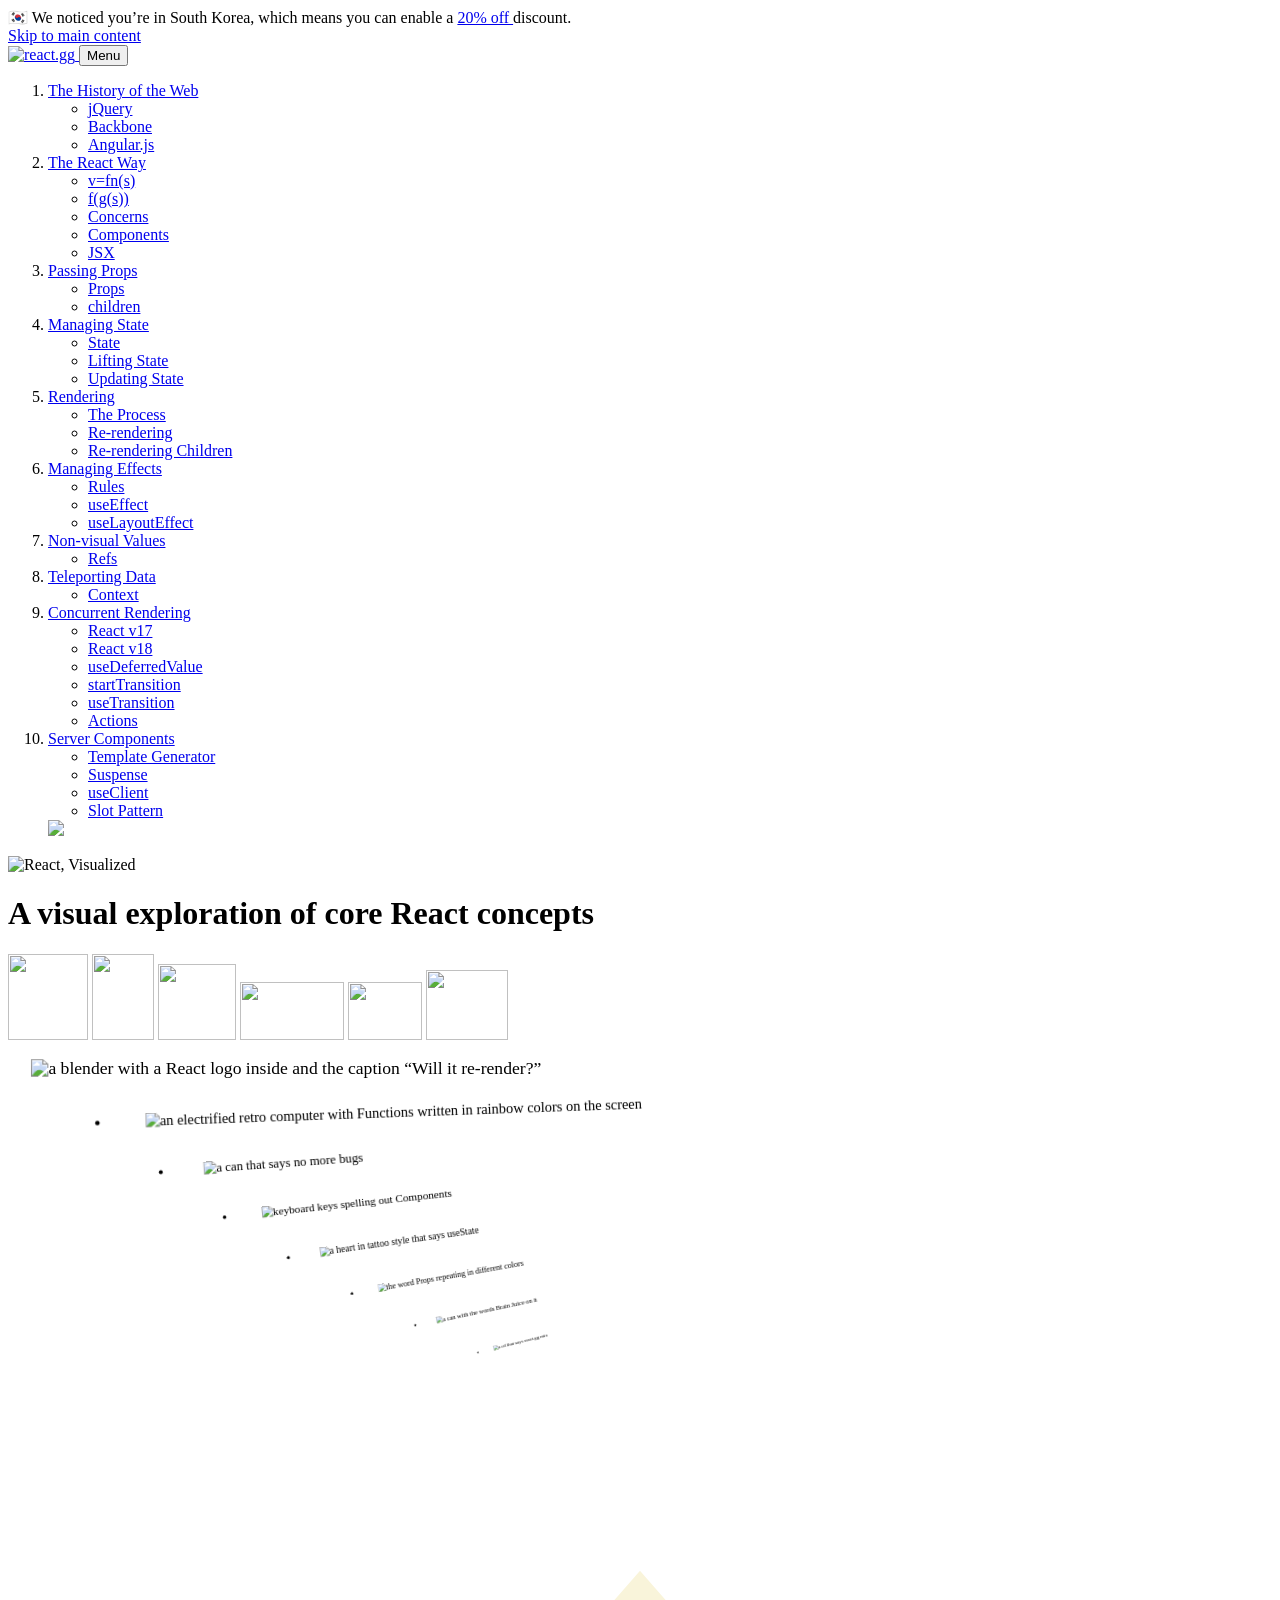
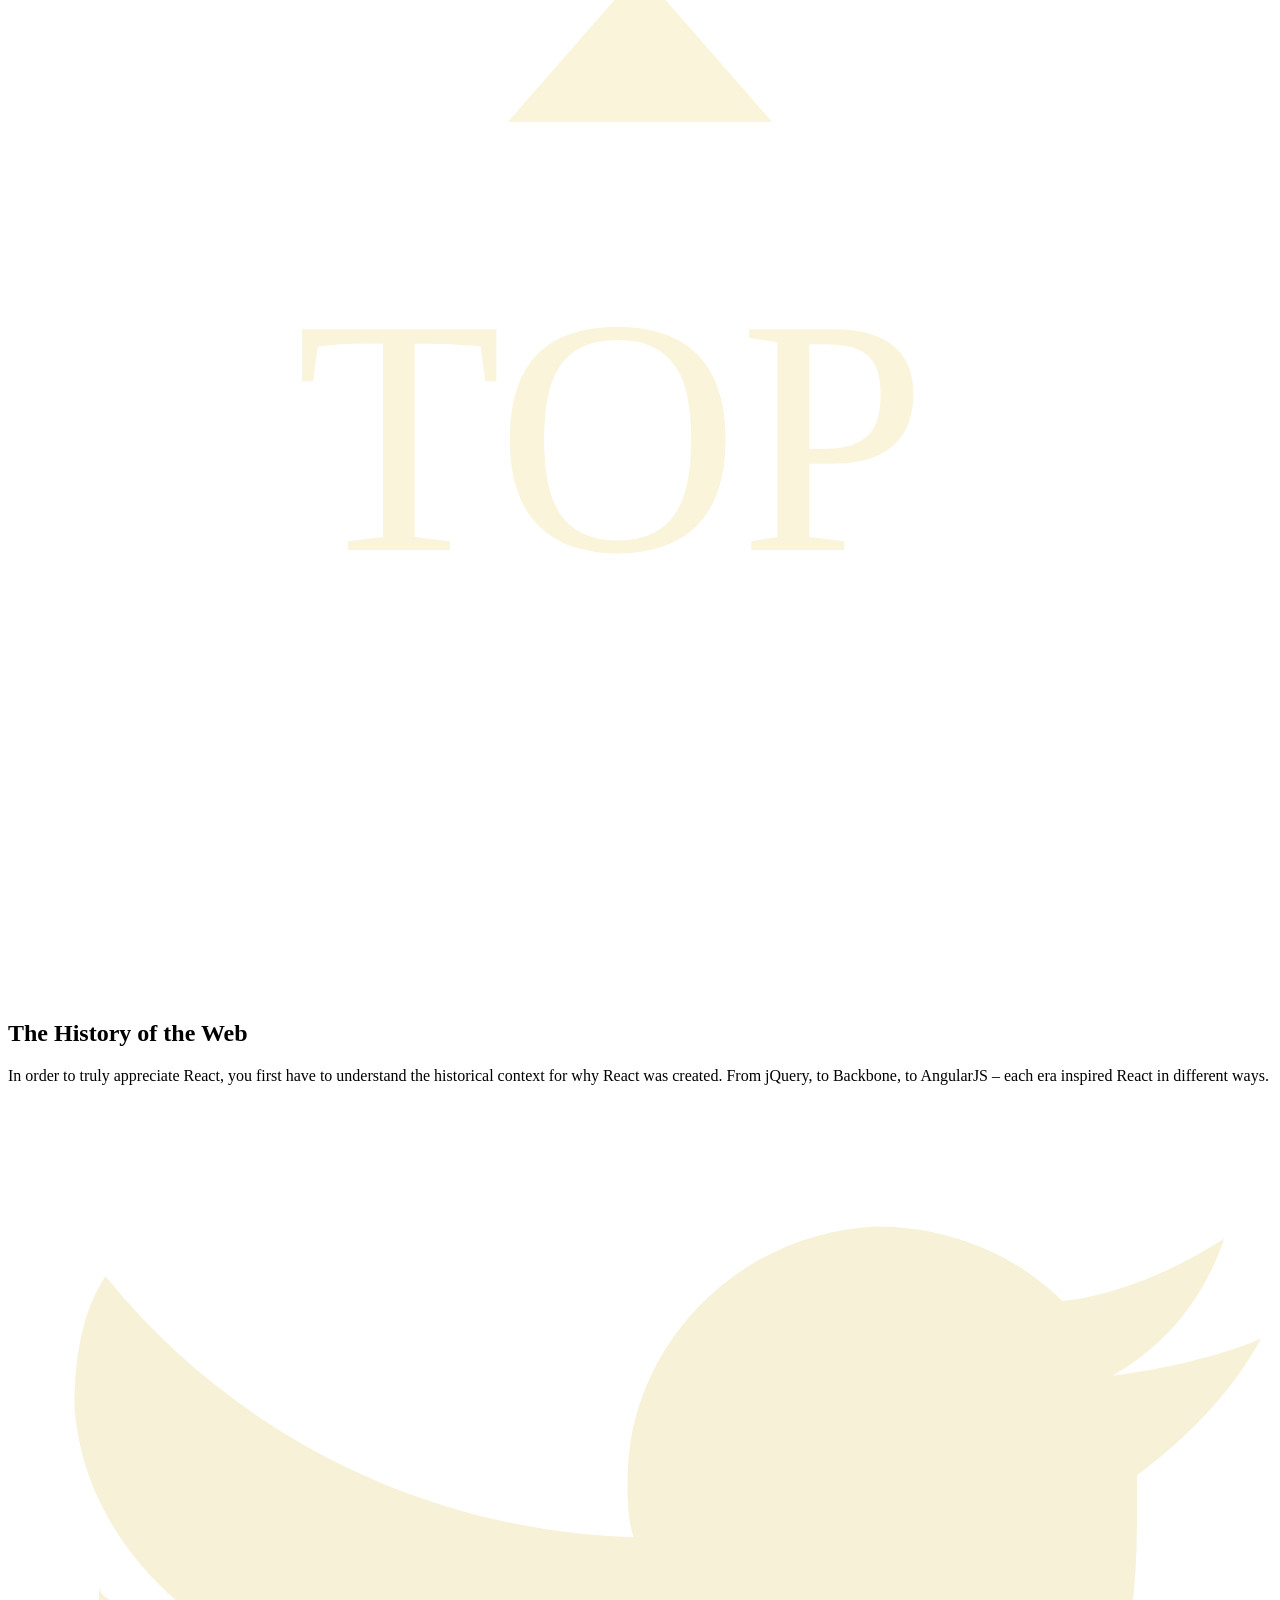
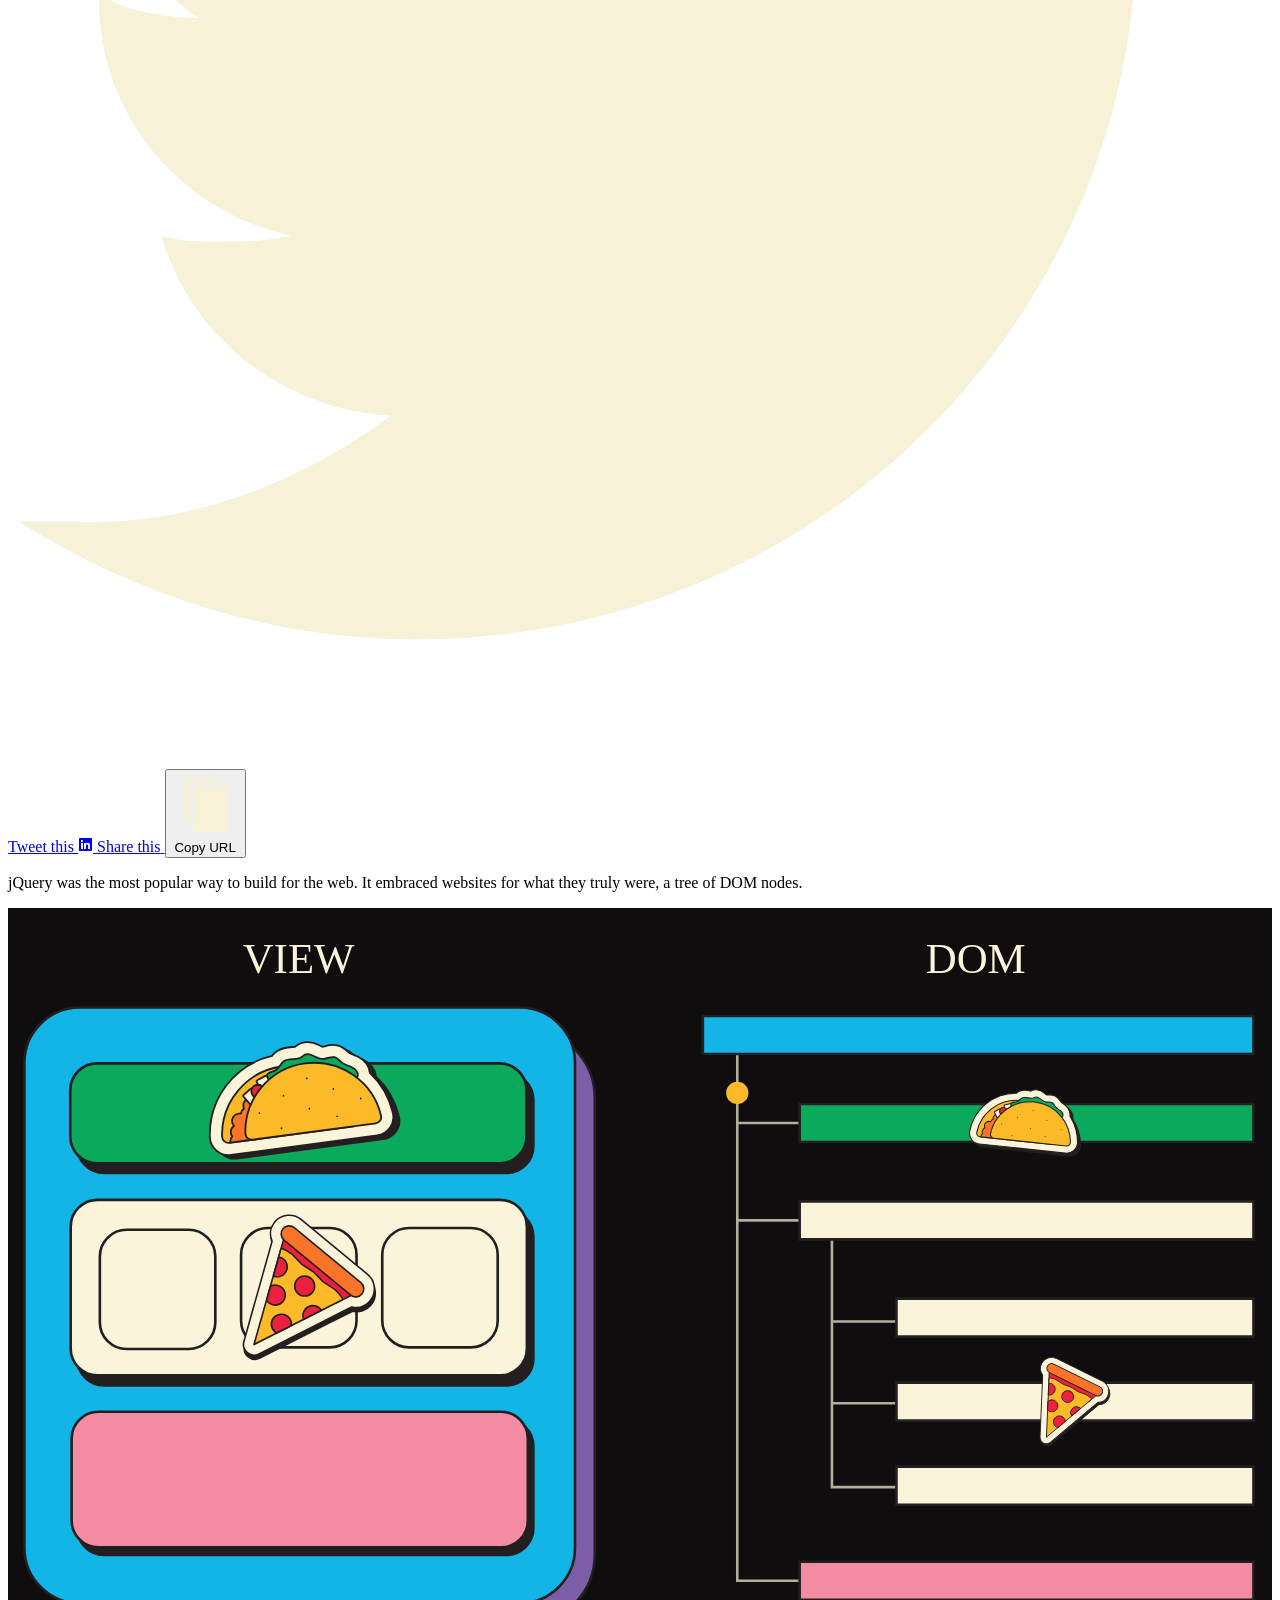
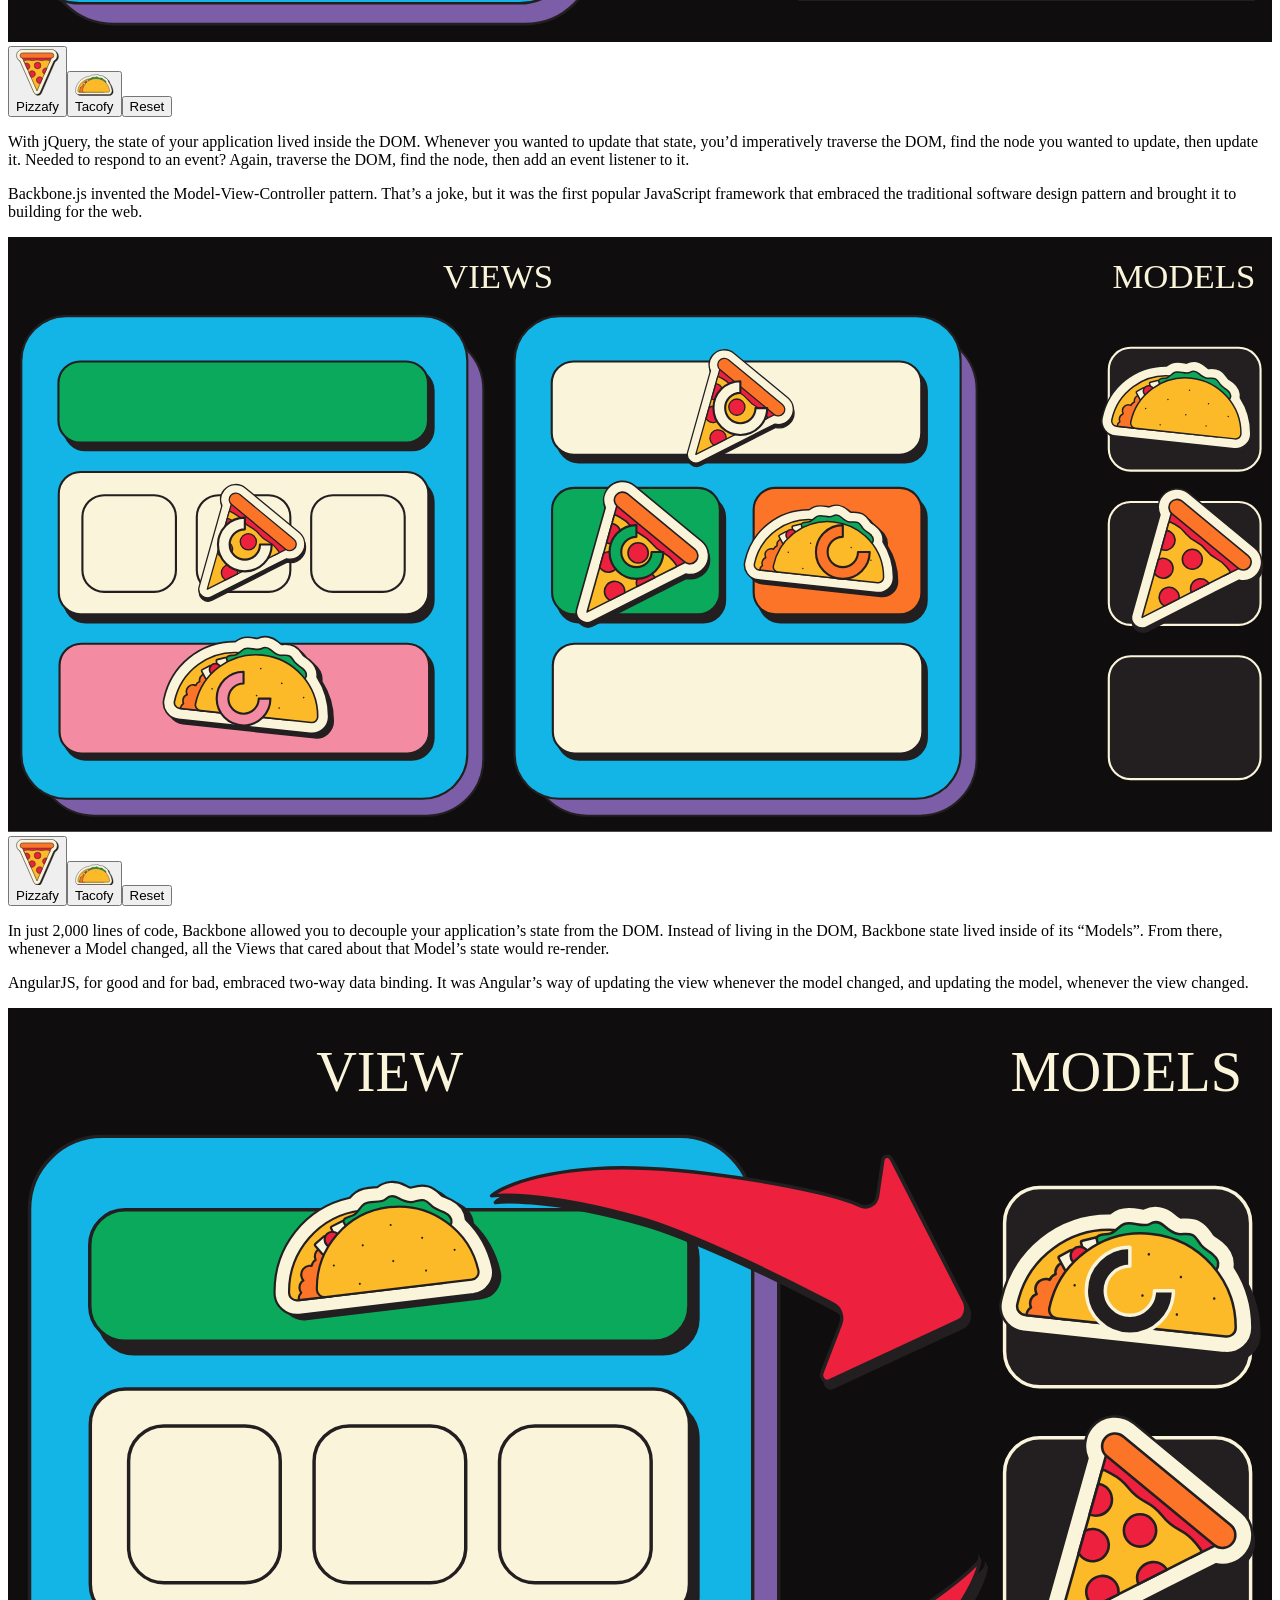
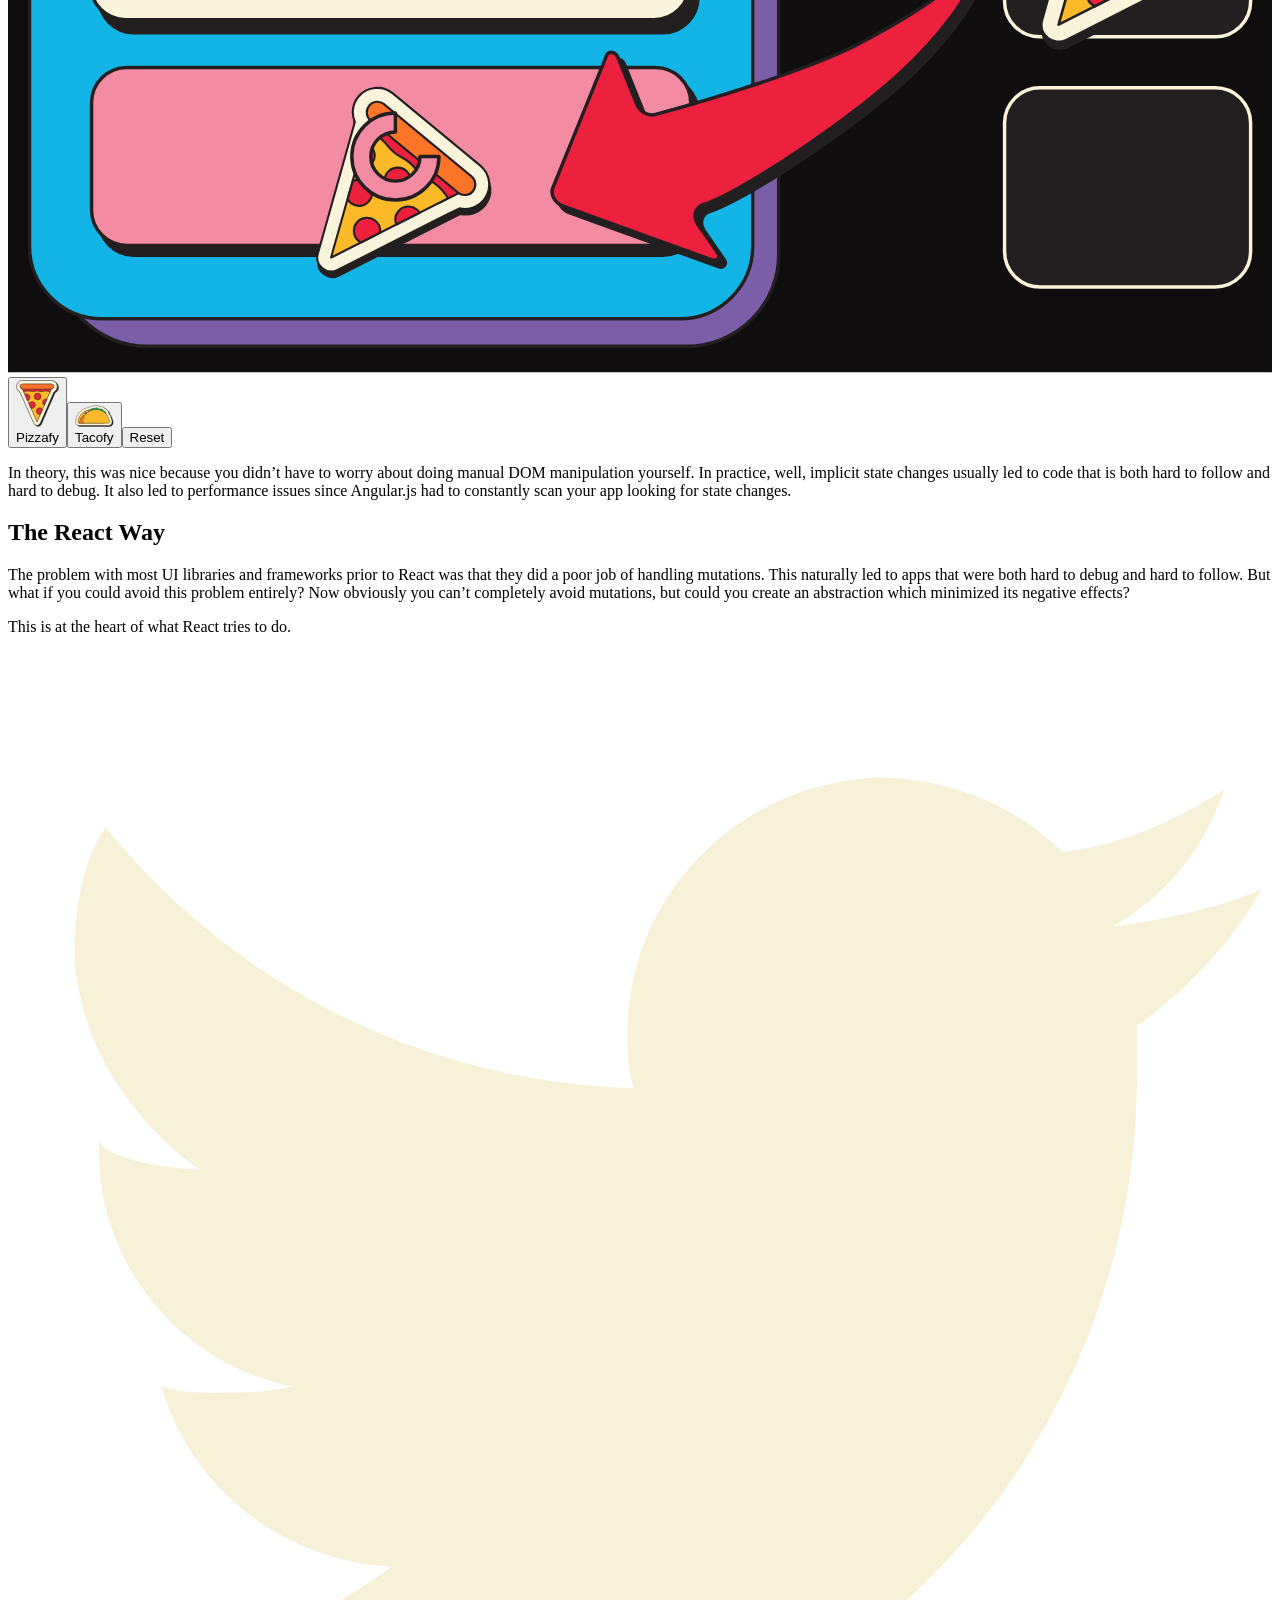
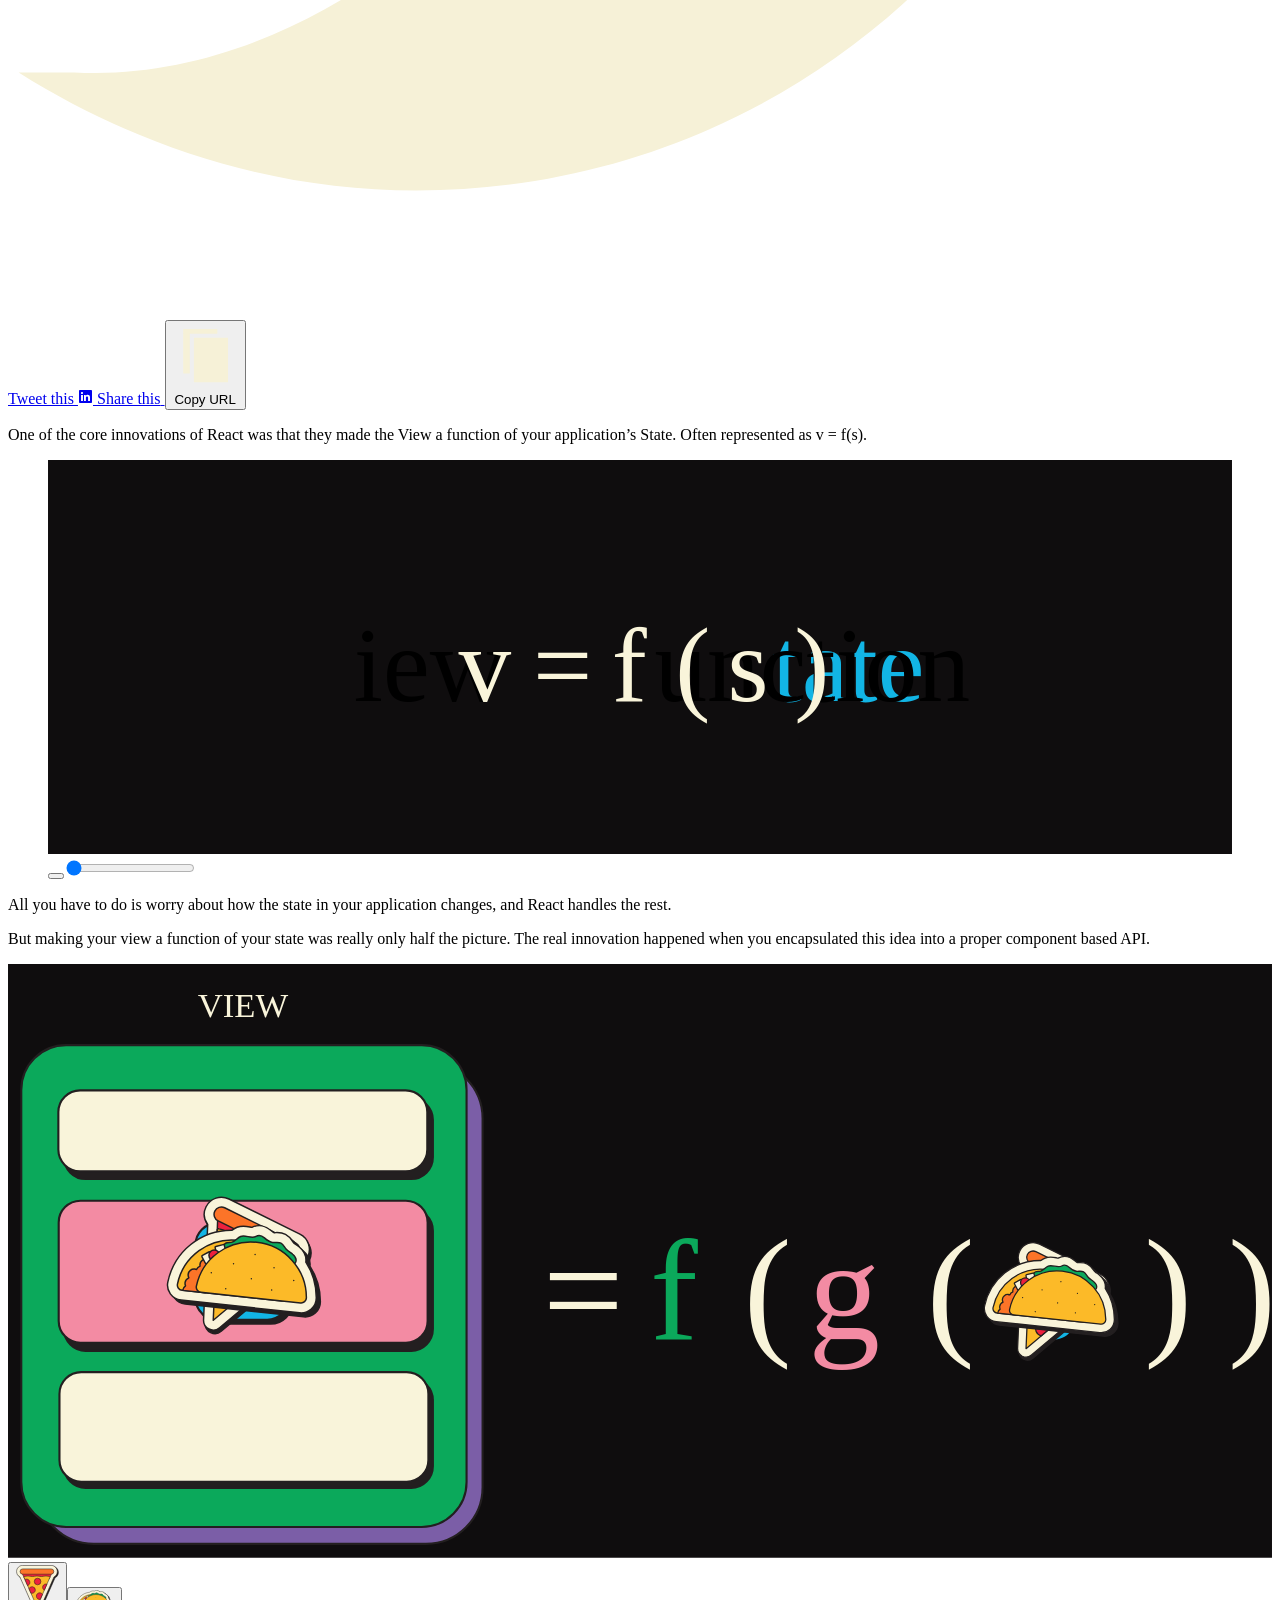
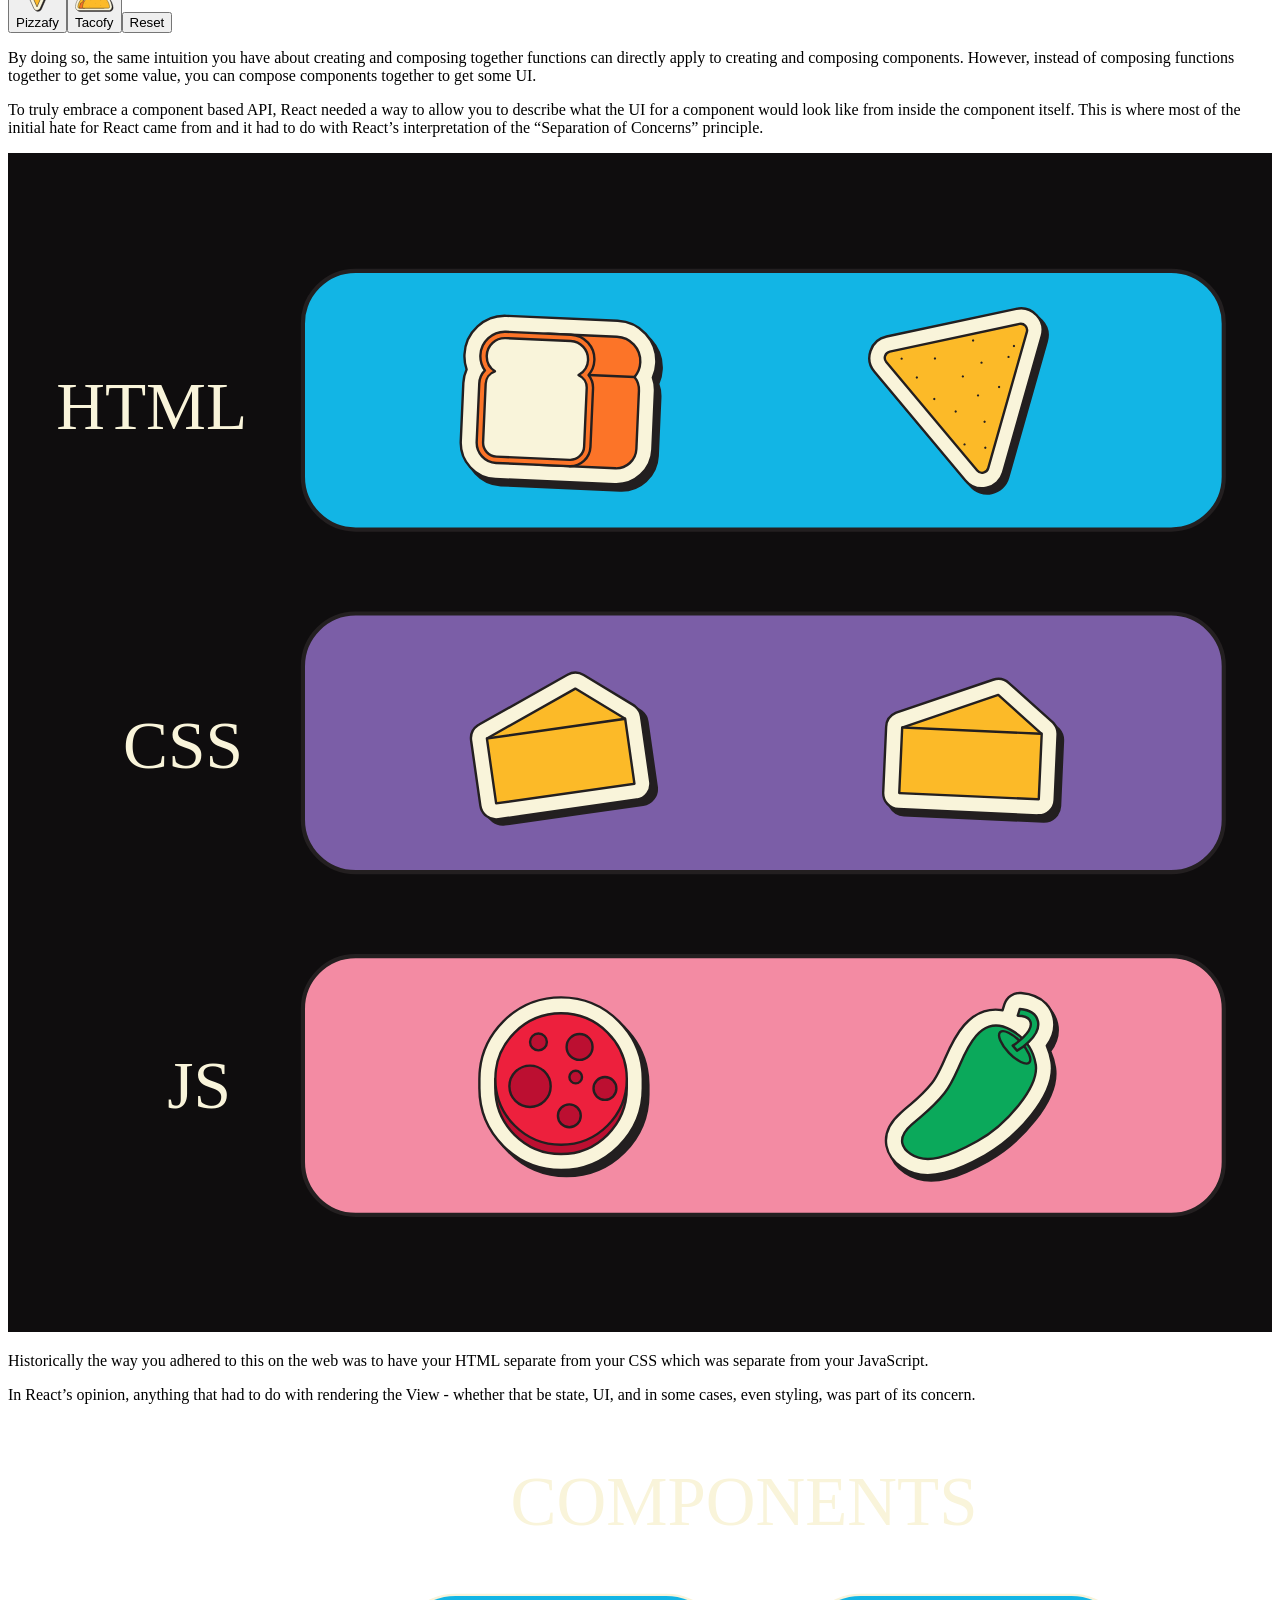
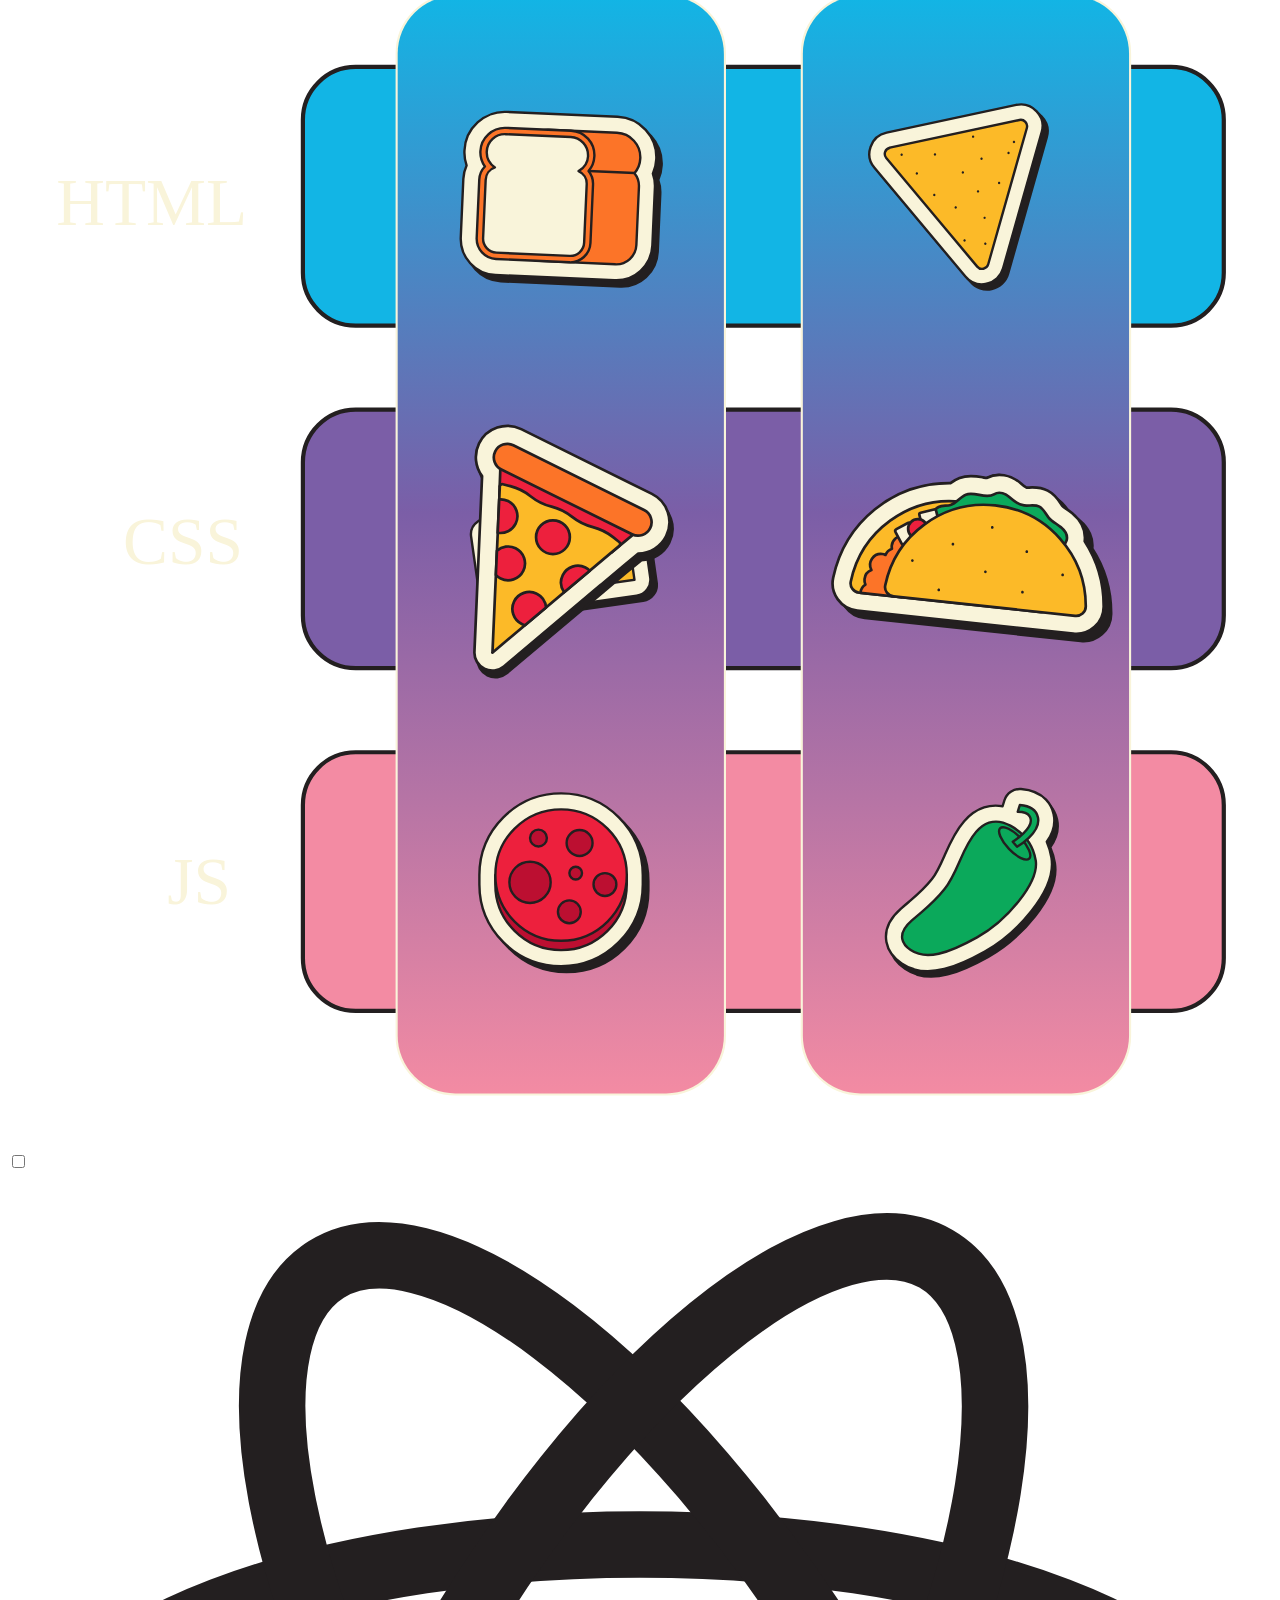
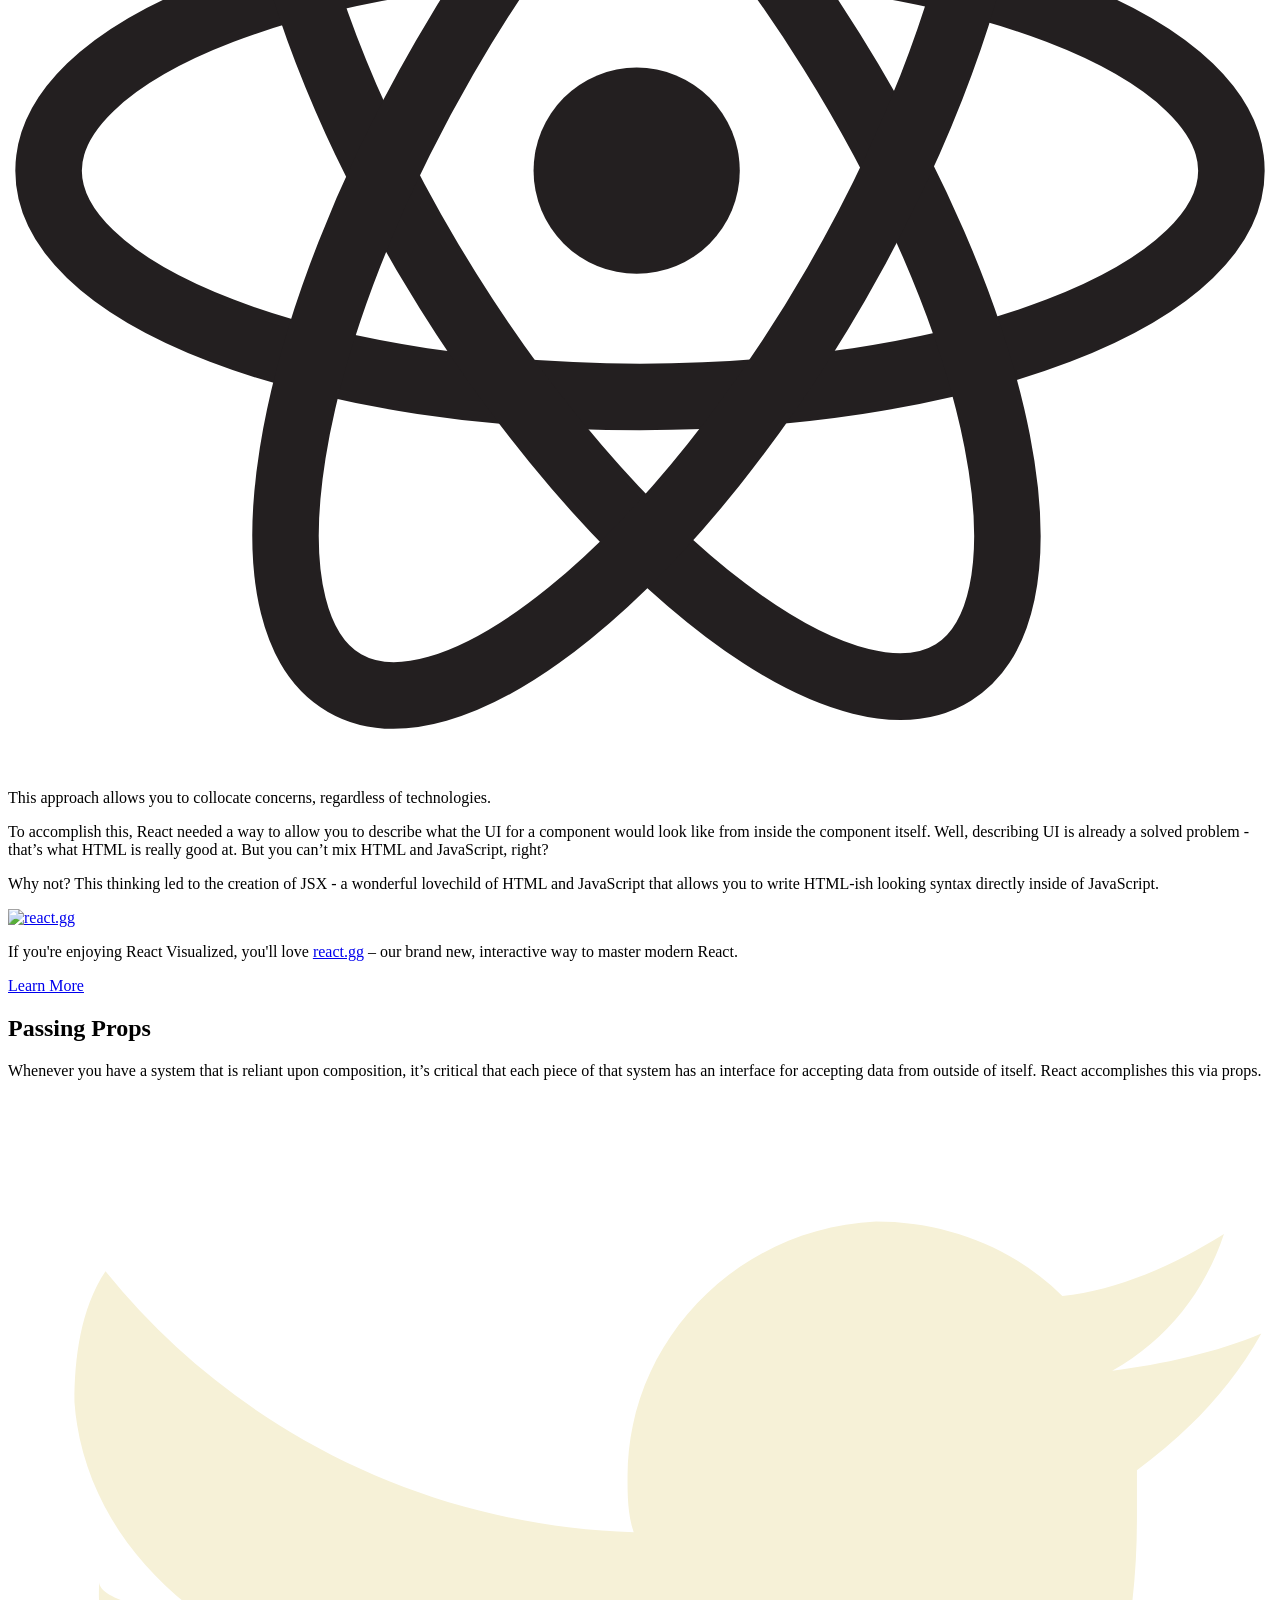
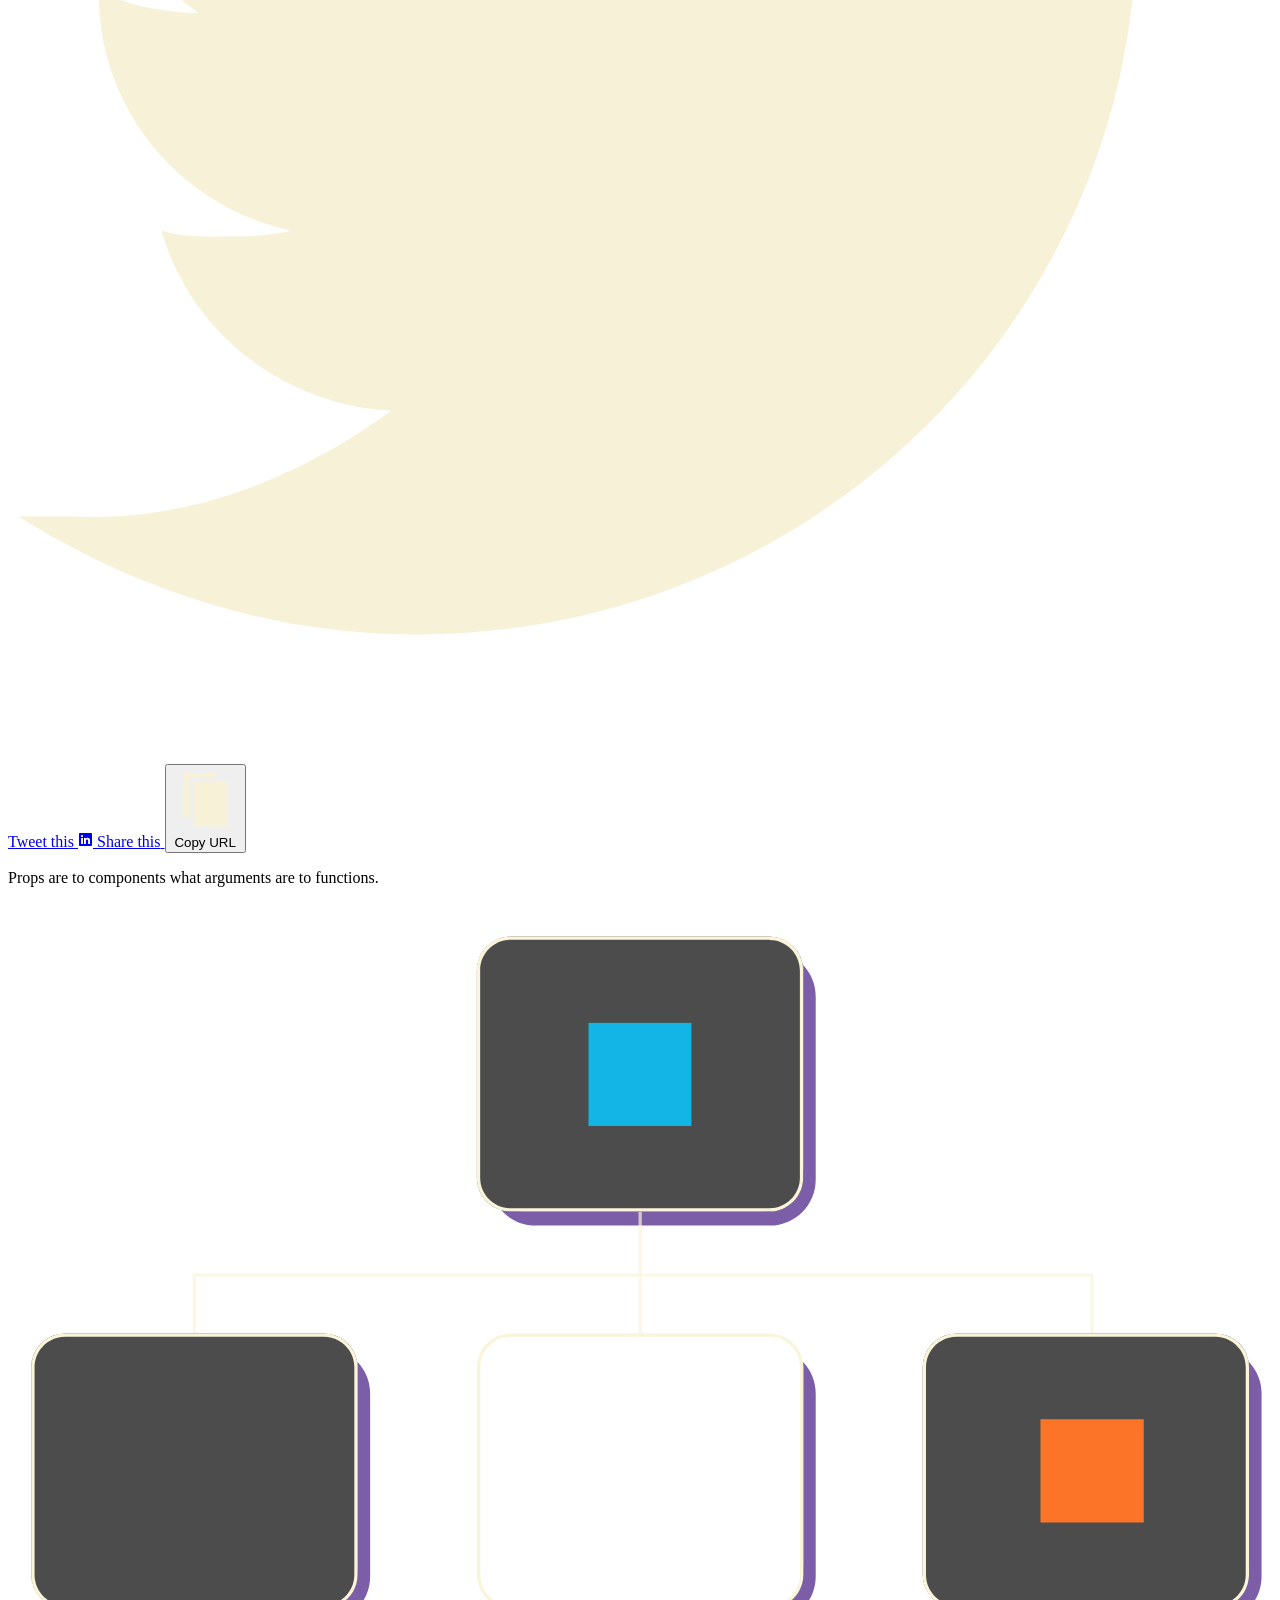
==== commit 2a255756: "initial commit" ====
--- a/index.html
+++ b/index.html
@@ -25,11 +25,11 @@
     <link rel="icon" href="/favicon.png">
     <link rel="canonical" href="https://react.gg/visualized">
 
-    <link rel="preload" href="/fonts/outfit-v4-latin-regular.woff2" as="font" crossorigin="anonymous">
-    <link rel="preload" href="/fonts/outfit-v4-latin-500.woff2" as="font" crossorigin="anonymous">
-    <link rel="preload" href="/fonts/outfit-v4-latin-700.woff2" as="font" crossorigin="anonymous">
-    <link rel="preload" href="/fonts/outfit-v4-latin-900.woff2" as="font" crossorigin="anonymous">
-    <link rel="preload" href="/fonts/paytone-one-v16-latin-regular.woff2" as="font" crossorigin="anonymous">
+    <link rel="preload" href="/test-react-gg/fonts/outfit-v4-latin-regular.woff2" as="font" crossorigin="anonymous">
+    <link rel="preload" href="/test-react-gg/fonts/outfit-v4-latin-500.woff2" as="font" crossorigin="anonymous">
+    <link rel="preload" href="/test-react-gg/fonts/outfit-v4-latin-700.woff2" as="font" crossorigin="anonymous">
+    <link rel="preload" href="/test-react-gg/fonts/outfit-v4-latin-900.woff2" as="font" crossorigin="anonymous">
+    <link rel="preload" href="/test-react-gg/fonts/paytone-one-v16-latin-regular.woff2" as="font" crossorigin="anonymous">
 
     <script defer>
       (function (w, d, s, l, i) {
@@ -43,7 +43,7 @@
         f.parentNode.insertBefore(j, f);
       })(window, document, "script", "dataLayer", "GTM-NK6FSPX3");
     </script>
-    <script defer src="/stats/js/script.js" data-api="/stats/api/event" data-domain="react.gg"></script>
+    <script defer src="/test-react-gg/stats/js/script.js" data-api="/test-react-gg/stats/api/event" data-domain="react.gg"></script>
     <script defer>
       !(function (e, t, n, s, u, a) {
         e.twq ||
@@ -91,11 +91,11 @@
     <noscript>
       <img height="1" width="1" style="display:none" src="https://www.facebook.com/tr?id=631271372233414&ev=PageView&noscript=1">
     </noscript>
-  <link rel="stylesheet" href="/_astro/404.9ceed533.css" />
-<link rel="stylesheet" href="/_astro/404.9b8727ce.css" />
-<link rel="stylesheet" href="/_astro/visualized.acc57a44.css" />
-<link rel="stylesheet" href="/_astro/e.76d4b0d1.css" />
-<link rel="stylesheet" href="/_astro/e.50eeb716.css" /><script type="module" src="/_astro/hoisted.0c6ce374.js"></script></head>
+  <link rel="stylesheet" href="/test-react-gg/_astro/404.9ceed533.css" />
+<link rel="stylesheet" href="/test-react-gg/_astro/404.9b8727ce.css" />
+<link rel="stylesheet" href="/test-react-gg/_astro/visualized.acc57a44.css" />
+<link rel="stylesheet" href="/test-react-gg/_astro/e.76d4b0d1.css" />
+<link rel="stylesheet" href="/test-react-gg/_astro/e.50eeb716.css" /><script type="module" src="/test-react-gg/_astro/hoisted.0c6ce374.js"></script></head>
   <body>
     <div class="bg-brand-yellow text-brand-charcoal text-center absolute top-0 left-0 w-full z-10 py-2">
       <span class="scale-[1.5] inline-block mr-2">🇰🇷</span> We noticed
@@ -109,7 +109,7 @@
   <a href="#top" class="skip-link astro-ZJQJW5TX"> Skip to main content</a>
   <nav class="nav-internal astro-ZJQJW5TX astro-MSXFEFZW">
   <a href="/?s=reactgg_visualized" class="logo course-logo image astro-ZJQJW5TX astro-MSXFEFZW">
-    <img src="/img/react-gg-logo.svg" width="464" height="85" alt="react.gg" class="astro-ZJQJW5TX astro-MSXFEFZW">
+    <img src="/test-react-gg/img/react-gg-logo.svg" width="464" height="85" alt="react.gg" class="astro-ZJQJW5TX astro-MSXFEFZW">
   </a>
   
     <button id="nav-mobile" aria-controls="menu" aria-haspopup="true" aria-expanded="false" class="astro-ZJQJW5TX">
@@ -212,25 +212,25 @@
         </ul>
       </li>
       <a href="#signup" role="menuitem" class="w-20 subscribe astro-ZJQJW5TX">
-        <img src="https://react.gg/img/stickers/d20.png" class="astro-ZJQJW5TX">
+        <img src="https://react.gg/test-react-gg/img/stickers/d20.png" class="astro-ZJQJW5TX">
       </a>
     </ol>
   
 </nav>
   <header id="top" class="astro-CUE3HGS2">
   <div class="header-content astro-CUE3HGS2">
-    <img src="/img/react-visualized.svg" width="314" height="112" alt="React, Visualized" class="page-logo astro-CUE3HGS2">
+    <img src="/test-react-gg/img/react-visualized.svg" width="314" height="112" alt="React, Visualized" class="page-logo astro-CUE3HGS2">
     <h1 class="astro-CUE3HGS2">A visual exploration of core React concepts</h1>
   </div>
   <div class="icons astro-CUE3HGS2">
-    <img src="/img/sticker-pizza.svg" width="80" height="86" alt="" class="icon pizza astro-CUE3HGS2">
-    <img src="/img/sticker-pepper.svg" width="62" height="86" alt="" class="icon pepper astro-CUE3HGS2">
-    <img src="/img/sticker-chip.svg" width="78" height="76" alt="" class="icon chip astro-CUE3HGS2">
-    <img src="/img/sticker-taco.svg" width="104" height="58" alt="" class="icon taco astro-CUE3HGS2">
-    <img src="/img/sticker-cheese.svg" width="74" height="58" alt="" class="icon cheese astro-CUE3HGS2">
-    <img src="/img/sticker-bread.svg" width="82" height="70" alt="" class="icon bread astro-CUE3HGS2">
+    <img src="/test-react-gg/img/sticker-pizza.svg" width="80" height="86" alt="" class="icon pizza astro-CUE3HGS2">
+    <img src="/test-react-gg/img/sticker-pepper.svg" width="62" height="86" alt="" class="icon pepper astro-CUE3HGS2">
+    <img src="/test-react-gg/img/sticker-chip.svg" width="78" height="76" alt="" class="icon chip astro-CUE3HGS2">
+    <img src="/test-react-gg/img/sticker-taco.svg" width="104" height="58" alt="" class="icon taco astro-CUE3HGS2">
+    <img src="/test-react-gg/img/sticker-cheese.svg" width="74" height="58" alt="" class="icon cheese astro-CUE3HGS2">
+    <img src="/test-react-gg/img/sticker-bread.svg" width="82" height="70" alt="" class="icon bread astro-CUE3HGS2">
   </div>
-  <astro-island uid="Z2vMcCv" prefix="r0" component-url="/_astro/VisualizeCards.3c9d1094.js" component-export="default" renderer-url="/_astro/client.6cac8cfd.js" props="{}" ssr="" client="load" opts="{&quot;name&quot;:&quot;VisualizeCards&quot;,&quot;value&quot;:true}" await-children=""><ul class="grid card-stack"><li title="Drag me" class="cursor-pointer" draggable="false" style="grid-column:1 / 4;grid-row:1;z-index:5;transform:scale(1.1) rotate(0deg) translateZ(0);-webkit-touch-callout:none;-webkit-user-select:none;user-select:none;touch-action:pan-y"><div class="_card_qo4hv_1 _sticker_qo4hv_28 purple"><figure><img src="/img/sticker-will-it-render.svg" width="366" height="222" alt="a blender with a React logo inside and the caption “Will it re-render?”"/></figure></div></li><li title="Drag me" class="cursor-pointer" style="grid-column:1 / 4;grid-row:1;z-index:4;transform:scale(0.9) rotate(-2deg) translateZ(0)"><div class="_card_qo4hv_1 _sticker_qo4hv_28 red"><figure><img src="/img/sticker-functions.svg" width="258" height="216" alt="an electrified retro computer with Functions written in rainbow colors on the screen"/></figure></div></li><li title="Drag me" class="cursor-pointer" style="grid-column:1 / 4;grid-row:1;z-index:3;transform:scale(0.8) rotate(-4deg) translateZ(0)"><div class="_card_qo4hv_1 _sticker_qo4hv_28 blue"><figure><img src="/img/sticker-bug-spray.svg" width="186" height="288" alt="a can that says no more bugs"/></figure></div></li><li title="Drag me" class="cursor-pointer" style="grid-column:1 / 4;grid-row:1;z-index:2;transform:scale(0.7) rotate(-6deg) translateZ(0)"><div class="_card_qo4hv_1 _sticker_qo4hv_28 green"><figure><img src="/img/sticker-components.svg" width="338" height="144" alt="keyboard keys spelling out Components"/></figure></div></li><li title="Drag me" class="cursor-pointer" style="grid-column:1 / 4;grid-row:1;z-index:1;transform:scale(0.6) rotate(-8deg) translateZ(0)"><div class="_card_qo4hv_1 _sticker_qo4hv_28 blue"><figure><img src="/img/sticker-useState.svg" width="252" height="246" alt="a heart in tattoo style that says useState"/></figure></div></li><li title="Drag me" class="cursor-pointer" style="grid-column:1 / 4;grid-row:1;z-index:0;transform:scale(0.5) rotate(-10deg) translateZ(0)"><div class="_card_qo4hv_1 _sticker_qo4hv_28 yellow"><figure><img src="/img/sticker-props.svg" width="284" height="154" alt="the word Props repeating in different colors"/></figure></div></li><li title="Drag me" class="cursor-pointer" style="grid-column:1 / 4;grid-row:1;z-index:-1;transform:scale(0.3999999999999999) rotate(-12deg) translateZ(0)"><div class="_card_qo4hv_1 _sticker_qo4hv_28 pink"><figure><img src="/img/sticker-brain-juice.svg" width="160" height="266" alt="a can with the words Brain Juice on it"/></figure></div></li><li title="Drag me" class="cursor-pointer" style="grid-column:1 / 4;grid-row:1;z-index:-2;transform:scale(0.29999999999999993) rotate(-14deg) translateZ(0)"><div class="_card_qo4hv_1 _sticker_qo4hv_28 red"><figure><img src="/img/sticker-mix-cd.svg" width="248" height="254" alt="a cd that says react.gg mix"/></figure></div></li></ul></astro-island>
+  <astro-island uid="Z2vMcCv" prefix="r0" component-url="/test-react-gg/_astro/VisualizeCards.3c9d1094.js" component-export="default" renderer-url="/test-react-gg/_astro/client.6cac8cfd.js" props="{}" ssr="" client="load" opts="{&quot;name&quot;:&quot;VisualizeCards&quot;,&quot;value&quot;:true}" await-children=""><ul class="grid card-stack"><li title="Drag me" class="cursor-pointer" draggable="false" style="grid-column:1 / 4;grid-row:1;z-index:5;transform:scale(1.1) rotate(0deg) translateZ(0);-webkit-touch-callout:none;-webkit-user-select:none;user-select:none;touch-action:pan-y"><div class="_card_qo4hv_1 _sticker_qo4hv_28 purple"><figure><img src="/test-react-gg/img/sticker-will-it-render.svg" width="366" height="222" alt="a blender with a React logo inside and the caption “Will it re-render?”"/></figure></div></li><li title="Drag me" class="cursor-pointer" style="grid-column:1 / 4;grid-row:1;z-index:4;transform:scale(0.9) rotate(-2deg) translateZ(0)"><div class="_card_qo4hv_1 _sticker_qo4hv_28 red"><figure><img src="/test-react-gg/img/sticker-functions.svg" width="258" height="216" alt="an electrified retro computer with Functions written in rainbow colors on the screen"/></figure></div></li><li title="Drag me" class="cursor-pointer" style="grid-column:1 / 4;grid-row:1;z-index:3;transform:scale(0.8) rotate(-4deg) translateZ(0)"><div class="_card_qo4hv_1 _sticker_qo4hv_28 blue"><figure><img src="/test-react-gg/img/sticker-bug-spray.svg" width="186" height="288" alt="a can that says no more bugs"/></figure></div></li><li title="Drag me" class="cursor-pointer" style="grid-column:1 / 4;grid-row:1;z-index:2;transform:scale(0.7) rotate(-6deg) translateZ(0)"><div class="_card_qo4hv_1 _sticker_qo4hv_28 green"><figure><img src="/test-react-gg/img/sticker-components.svg" width="338" height="144" alt="keyboard keys spelling out Components"/></figure></div></li><li title="Drag me" class="cursor-pointer" style="grid-column:1 / 4;grid-row:1;z-index:1;transform:scale(0.6) rotate(-8deg) translateZ(0)"><div class="_card_qo4hv_1 _sticker_qo4hv_28 blue"><figure><img src="/test-react-gg/img/sticker-useState.svg" width="252" height="246" alt="a heart in tattoo style that says useState"/></figure></div></li><li title="Drag me" class="cursor-pointer" style="grid-column:1 / 4;grid-row:1;z-index:0;transform:scale(0.5) rotate(-10deg) translateZ(0)"><div class="_card_qo4hv_1 _sticker_qo4hv_28 yellow"><figure><img src="/test-react-gg/img/sticker-props.svg" width="284" height="154" alt="the word Props repeating in different colors"/></figure></div></li><li title="Drag me" class="cursor-pointer" style="grid-column:1 / 4;grid-row:1;z-index:-1;transform:scale(0.3999999999999999) rotate(-12deg) translateZ(0)"><div class="_card_qo4hv_1 _sticker_qo4hv_28 pink"><figure><img src="/test-react-gg/img/sticker-brain-juice.svg" width="160" height="266" alt="a can with the words Brain Juice on it"/></figure></div></li><li title="Drag me" class="cursor-pointer" style="grid-column:1 / 4;grid-row:1;z-index:-2;transform:scale(0.29999999999999993) rotate(-14deg) translateZ(0)"><div class="_card_qo4hv_1 _sticker_qo4hv_28 red"><figure><img src="/test-react-gg/img/sticker-mix-cd.svg" width="248" height="254" alt="a cd that says react.gg mix"/></figure></div></li></ul></astro-island>
   <noscript>
     <style>
       .card-stack {
@@ -241,7 +241,7 @@
 	
       <li class="card testimonial astro-CUE3HGS2 astro-DOHJNAO5">
 		<figure class="astro-DOHJNAO5">
-			<img src="/img/sticker-nojs.svg" width="258" height="216" alt="a retro computer with the text “Oh no! Is your JavaScript working?”" class="astro-DOHJNAO5">
+			<img src="/test-react-gg/img/sticker-nojs.svg" width="258" height="216" alt="a retro computer with the text “Oh no! Is your JavaScript working?”" class="astro-DOHJNAO5">
 		</figure>
 		<blockquote class="astro-CUE3HGS2 astro-DOHJNAO5">
 			To experience the full interactivity of this page, JavaScript is required.
@@ -327,19 +327,19 @@
     </div>
     <div class="astro-ZJQJW5TX">
       <div class="content details" id="jquery"><p>jQuery was the most popular way to build for the web. It embraced websites for
-what they truly were, a tree of DOM nodes.</p><div class="visual"><script>(()=>{var r=(i,c,n)=>{let s=async()=>{await(await i())()},t=new IntersectionObserver(e=>{for(let o of e)if(o.isIntersecting){t.disconnect(),s();break}});for(let e of n.children)t.observe(e)};(self.Astro||(self.Astro={})).visible=r;window.dispatchEvent(new Event("astro:visible"));})();</script><astro-island uid="Cp9zO" prefix="r1" component-url="/_astro/Jquery.71aeaf46.js" component-export="default" renderer-url="/_astro/client.6cac8cfd.js" props="{}" ssr="" client="visible" opts="{&quot;name&quot;:&quot;Jquery&quot;,&quot;value&quot;:true}" await-children=""><div class="_container_knmqg_2 "><svg id="Jquery" xmlns="http://www.w3.org/2000/svg" viewBox="0 0 482 280"><title>Interactive diagram that shows traversing DOM nodes, finding the right one, and changing it</title><path fill="#0f0d0e" d="M0 0H482V280H0z"></path><g id="view"><g id="ui" stroke="#231f20" stroke-miterlimit="10"><rect x="13.81" y="45.89" width="209.97" height="227.19" rx="26.68" ry="26.68" fill="#7b5ea7"></rect><rect id="body" class="_node_knmqg_65 _body_knmqg_89" x="6.25" y="37.93" width="209.97" height="227.19" rx="21.16" ry="21.16" fill="#12b5e5"></rect><rect x="26.37" y="115.11" width="173.96" height="66.96" rx="10.25" ry="10.25" fill="#231f20"></rect><rect id="node2" class="_node_knmqg_65 _node2_knmqg_95" x="23.9" y="111.28" width="173.96" height="66.96" rx="10.25" ry="10.25" fill="#f9f4da"></rect><rect x="26.37" y="62.91" width="173.96" height="38.15" rx="10.25" ry="10.25" fill="#231f20"></rect><rect id="node1" class="_node_knmqg_65 _node1_knmqg_92" x="23.74" y="59.25" width="173.96" height="38.15" rx="10.25" ry="10.25" fill="#0ba95b"></rect><rect x="26.37" y="195.02" width="173.96" height="51.67" rx="10.25" ry="10.25" fill="#231f20"></rect><rect id="_Rectangle_" x="24.26" y="192.12" width="173.96" height="51.67" rx="10.25" ry="10.25" fill="#f38ba3"></rect><rect id="subnode1" class="_node_knmqg_65 _subnode1_knmqg_98" x="35.02" y="122.67" width="44.03" height="45.52" rx="10.25" ry="10.25" fill="#f9f4da"></rect><rect id="subnode2" class="_node_knmqg_65 _subnode2_knmqg_101" x="88.87" y="122.01" width="44.03" height="45.52" rx="10.25" ry="10.25" fill="#f9f4da"></rect><rect id="_Rectangle_-2" x="142.71" y="122.01" width="44.03" height="45.52" rx="10.25" ry="10.25" fill="#f9f4da"></rect></g><text transform="translate(89.48 24.63)" fill="#f9f4da" font-family="Paytone One" font-size="16.35"><tspan x="0" y="0">VIEW</tspan></text><g id="pizza2" class="_pizza_knmqg_16 undefined" stroke="#231f20" stroke-linejoin="round" stroke-width="0.61"><path d="M91.62 171.16a4.046 4.046 0 01-1.32-4.23l10.74-38.24c-1.04-2.39-.71-5.26 1.02-7.35 2.5-3.02 6.99-3.45 10.01-.96l25.4 20.97c3.02 2.5 3.45 6.99.96 10.01-1.73 2.09-4.47 2.96-7.02 2.4l-4.03 1.99-5.61 2.85s-.09.05-.14.07l-25.58 12.97c-1.44.73-3.17.54-4.42-.49z" fill="#231f20"></path><path d="M91.28 169.56a4.046 4.046 0 01-1.32-4.23l10.74-38.24c-1.04-2.39-.71-5.26 1.02-7.35 2.5-3.02 6.99-3.45 10.01-.96l25.4 20.97c3.02 2.5 3.45 6.99.96 10.01-1.73 2.09-4.47 2.96-7.02 2.4l-4.03 1.99-5.61 2.85s-.09.05-.14.07l-25.58 12.97c-1.44.73-3.17.54-4.42-.49z" fill="#f9f4da"></path><g><path fill="#ed203d" d="M103.43 132.44L105.83 123.7 133.42 146.48 125.24 150.52 103.43 132.44z"></path><rect x="100.38" y="131.7" width="39.05" height="6.11" rx="3.05" ry="3.05" transform="rotate(39.54 119.91 134.763)" fill="#fc7428"></rect><path d="M93.86 166.43l33.49-16.98h0s.03-.03.05-.04l.01-.01.03-.03c0-.01.01-.01.01-.02l.02-.03v-.02s.03-.02.03-.03c0-.01 0-.02.01-.02 0 0 .01-.02.02-.03v-.02s0-.02.01-.03v-.03-.03-.03-.06-.03-.01c0-.13-.05-.26-.13-.36l-1.09-1.38c-1.06-1.35-2.4-2.45-3.93-3.24-1.59-.82-2.99-1.98-4.1-3.38-1.06-1.35-2.4-2.45-3.93-3.24-1.59-.82-2.99-1.98-4.1-3.38-1.06-1.35-2.4-2.45-3.93-3.24l-1.54-.8a.66.66 0 00-.39-.06s0 0 0 0h-.06s-.02 0-.03.01c-.01 0-.02 0-.03.01s-.02.01-.03.02c0 0-.02 0-.02.01 0 0-.02.01-.03.02l-.02.02c-.01.01-.02.01-.02.02l-.02.02c-.01.01-.01.02-.02.02l-.02.02-.02.03-.02.02s-.01.02-.02.03c0 0 0 .01-.01.02 0 .02-.02.04-.03.05h0l-10.2 36.21z" fill="#fcba28"></path><circle cx="113.13" cy="144.16" r="3.82" fill="#ed203d"></circle><path d="M118.71 152.5a3.819 3.819 0 00-5.37.51c-.92 1.11-1.08 2.59-.58 3.84l6.75-3.42c-.21-.34-.47-.66-.79-.93zM106.67 155.77c-1.63-1.34-4.03-1.11-5.37.51s-1.11 4.03.51 5.37c.2.17.41.31.64.43l5.56-2.82c.19-1.28-.27-2.61-1.33-3.49zM104.86 150.06a3.819 3.819 0 00-.51-5.37 3.8 3.8 0 00-4.24-.41l-1.48 5.26c.22.38.5.74.86 1.04a3.819 3.819 0 005.37-.51zM103.25 133.08l-2.05 7.26c1.51.63 3.31.25 4.41-1.08a3.819 3.819 0 00-.51-5.37c-.55-.45-1.19-.71-1.85-.82z" fill="#ed203d"></path></g></g><g id="taco2" class="_taco_knmqg_17 undefined"><path d="M143.08 88.13l-55.71 7.39c-2 .27-4.03-.33-5.57-1.64a7.072 7.072 0 01-2.49-5.14c-.46-14.86 9.41-27.6 23.7-30.96.49-.62 1.12-1.28 1.96-1.85 2.05-1.41 4.23-1.5 5.81-1.57.31-.01.71-.03.98-.06 2.42-2.09 5.93-2.37 9.09-.68.98.52 1.39.64 1.54.66.19-.04.49-.13.63-.17 1.14-.34 2.84-.85 4.88-.36 1.99.48 3.27 1.67 4.11 2.47.19.18.41.38.51.45.18.13.74.34 1.18.51.54.21 1.14.43 1.77.74 2.76 1.35 4.54 3.69 4.85 6.29 4.35 4.12 7.36 9.35 8.76 15.27.46 1.93.07 3.98-1.06 5.62a7.142 7.142 0 01-4.95 3.03zm-11.19-23.71h0zm-22.18-1.34h0z" fill="#231f20" stroke="#231f20" stroke-linejoin="round" stroke-width="0.7"></path><path d="M140.75 86.76l-55.71 7.39c-2 .27-4.03-.33-5.57-1.64a7.072 7.072 0 01-2.49-5.14c-.46-14.86 9.41-27.6 23.7-30.96.49-.62 1.12-1.28 1.96-1.85 2.05-1.41 4.23-1.5 5.81-1.57.31-.01.71-.03.98-.06 2.42-2.09 5.93-2.37 9.09-.68.98.52 1.39.64 1.54.66.19-.04.49-.13.63-.17 1.14-.34 2.84-.85 4.88-.36 1.99.48 3.27 1.67 4.11 2.47.19.18.41.38.51.45.18.13.74.34 1.18.51.54.21 1.14.43 1.77.74 2.76 1.35 4.54 3.69 4.85 6.29 4.35 4.12 7.36 9.35 8.76 15.27.46 1.93.07 3.98-1.06 5.62a7.142 7.142 0 01-4.95 3.03zm-11.19-23.71h0zm-22.18-1.34h0z" fill="#f9f4da" stroke="#231f20" stroke-linejoin="round" stroke-width="0.7"></path><path d="M131.25 83.33l-46.81 6.21c-1.43.19-2.76-.88-2.8-2.32-.41-13.29 9.3-24.99 22.76-26.77 13.46-1.79 25.89 6.98 28.95 19.92.33 1.4-.67 2.78-2.1 2.97z" fill="#fcba28" stroke="#231f20" stroke-linejoin="round" stroke-width="0.7"></path><path d="M131.11 60.73c-1.2-.59-2.56-.88-3.64-1.67-1-.73-1.78-1.88-2.98-2.17-1.3-.31-2.59.49-3.92.64-1.48.17-2.92-.49-4.23-1.19-1-.53-2.76-1.02-4.01.24-1.75 1.75-5.02.4-7.06 1.8-1.32.9-1.84 2.71-3.22 3.52-.91.53-2.08.57-2.88 1.25-.6.51-.89 1.32-.94 2.1s.11 1.57.27 2.34l33.13-1.3c.89-.6 1.71-1.49 1.76-2.56.06-1.34-1.09-2.43-2.29-3.01z" fill="#0ba95b" stroke="#231f20" stroke-linejoin="round" stroke-width="0.7"></path><path d="M84.81 89.49l10.5-1.39h.02c.14-.4.2-12.03.05-13.15-.21-1.55-1.63-2.64-3.18-2.43s-2.64 1.63-2.43 3.18c.04.28.12.53.23.78a2.83 2.83 0 00-1.24 1.96c-.28-.05-.57-.07-.87-.03a2.828 2.828 0 00-2.43 3.18c.08.59.34 1.12.71 1.53-.84.59-1.34 1.6-1.19 2.68.07.5.27.95.55 1.32-.56.6-.86 1.42-.75 2.3 0 .03.02.06.02.08z" fill="#fc7428" stroke="#231f20" stroke-linejoin="round" stroke-width="0.7"></path><rect x="95.4" y="64.6" width="4.47" height="4.47" rx="0.48" ry="0.48" transform="rotate(-27.73 97.62 66.841)" fill="#f9f4da" stroke="#231f20" stroke-linejoin="round" stroke-width="0.7"></rect><rect x="90.42" y="69.58" width="4.47" height="4.47" rx="0.55" ry="0.55" transform="rotate(-41.83 92.658 71.817)" fill="#f9f4da" stroke="#231f20" stroke-linejoin="round" stroke-width="0.7"></rect><circle cx="95.28" cy="69.91" r="2.51" fill="#ed203d" stroke="#231f20" stroke-linejoin="round" stroke-width="0.7"></circle><path d="M140.14 82.15l-46.81 6.21c-1.43.19-2.76-.88-2.8-2.32-.41-13.29 9.3-24.99 22.76-26.77s25.89 6.98 28.95 19.92c.33 1.4-.67 2.78-2.1 2.97z" fill="#fcba28" stroke="#231f20" stroke-linejoin="round" stroke-width="0.7"></path><g fill="#231f20"><path d="M134.51 73c.45 0 .45-.7 0-.7s-.45.7 0 .7zM125.46 79.78c.45 0 .45-.7 0-.7s-.45.7 0 .7zM124.07 69.35c.45 0 .45-.7 0-.7s-.45.7 0 .7zM113.91 65.33c.45 0 .45-.7 0-.7s-.45.7 0 .7zM105.05 71.98c.45 0 .45-.7 0-.7s-.45.7 0 .7zM114.9 76.91c.45 0 .45-.7 0-.7s-.45.7 0 .7zM95.86 78.56c.45 0 .45-.7 0-.7s-.45.7 0 .7zM104.29 84.34c.45 0 .45-.7 0-.7s-.45.7 0 .7z"></path></g></g></g><g id="DOM"><g id="lines" opacity="0.7" fill="none" stroke="#f9f4da" stroke-miterlimit="10"><path d="M278.1 51.2L278.1 256.56 308.65 256.56"></path><path d="M309.89 119.13L278.1 119.13"></path><path d="M309.89 81.98L278.1 81.98"></path><path d="M314.19 121.45L314.19 220.85 349.69 220.85"></path><path d="M349.69 188.86L314.19 188.86"></path><path d="M349.69 157.69L314.19 157.69"></path></g><g id="marker" class="_marker_knmqg_59 _marker_knmqg_59"><circle cx="278.1" cy="70.5" r="4.24" fill="#fcba29"></circle></g><path fill="#f38ba3" stroke="#231f20" stroke-miterlimit="10" d="M301.88 249.31H474.94V263.81H301.88z"></path><path fill="#f9f4da" stroke="#231f20" stroke-miterlimit="10" d="M338.79 213.04H474.94000000000005V227.54H338.79z"></path><path id="DOMsubnode2" class="_DOMnode_knmqg_66 _subnode2_knmqg_101" fill="#f9f4da" stroke="#231f20" stroke-miterlimit="10" d="M338.79 181H474.94000000000005V195.5H338.79z"></path><path id="DOMsubnode1" class="_DOMnode_knmqg_66 _subnode1_knmqg_98" fill="#f9f4da" stroke="#231f20" stroke-miterlimit="10" d="M338.79 148.96H474.94000000000005V163.46H338.79z"></path><path id="DOMnode2" class="_DOMnode_knmqg_66 _node2_knmqg_95" fill="#f9f4da" stroke="#231f20" stroke-miterlimit="10" d="M301.88 111.88H474.94V126.38H301.88z"></path><path id="DOMnode1" class="_DOMnode_knmqg_66 _node1_knmqg_92" fill="#0ba95b" stroke="#231f20" stroke-miterlimit="10" d="M301.88 74.73H474.94V89.23H301.88z"></path><path id="DOMbody" class="_DOMnode_knmqg_66 _body_knmqg_89" fill="#12b5e5" stroke="#231f20" stroke-miterlimit="10" d="M264.97 41.16H474.94000000000005V55.66H264.97z"></path><text transform="translate(349.94 24.81)" fill="#f9f4da" font-family="Paytone One" font-size="16.35"><tspan x="0" y="0">DOM</tspan></text><g id="pizza1" class="_pizza_knmqg_16 undefined" stroke="#231f20" stroke-linejoin="round" stroke-width="0.36"><path d="M395.29 204.9a2.413 2.413 0 01-1.34-2.27l1.03-23.65a4.251 4.251 0 01-.41-4.4 4.254 4.254 0 015.68-1.92l17.59 8.71a4.254 4.254 0 011.92 5.68 4.249 4.249 0 01-3.75 2.35l-2.07 1.7-2.87 2.42s-.05.04-.07.06l-13.08 11.01c-.73.62-1.77.74-2.63.32z" fill="#231f20"></path><path d="M394.88 204.02a2.413 2.413 0 01-1.34-2.27l1.03-23.65a4.251 4.251 0 01-.41-4.4 4.254 4.254 0 015.68-1.92l17.59 8.71a4.254 4.254 0 011.92 5.68 4.249 4.249 0 01-3.75 2.35l-2.07 1.7-2.87 2.42s-.05.04-.07.06l-13.08 11.01c-.73.62-1.77.74-2.63.32z" fill="#f9f4da"></path><g><path fill="#ed203d" d="M396.89 180.82L397.09 175.43 416.19 184.9 412 188.35 396.89 180.82z"></path><rect x="395.12" y="178.11" width="23.27" height="3.64" rx="1.82" ry="1.82" transform="rotate(26.35 406.822 179.972)" fill="#fc7428"></rect><path d="M395.95 201.85l17.12-14.41h0s.02-.02.02-.03c0 0 0 0 0 0s0-.01.01-.02v-.03s.01 0 .02-.01v-.02-.02-.02-.02-.02-.02-.02-.02-.04-.02s0 0 0 0a.347.347 0 00-.12-.19l-.82-.65c-.8-.64-1.73-1.1-2.72-1.35-1.04-.26-2-.74-2.84-1.41-.8-.64-1.73-1.1-2.72-1.35-1.04-.26-2-.74-2.84-1.41-.8-.64-1.73-1.1-2.72-1.35l-1-.25a.36.36 0 00-.23.02s0 0 0 0-.01 0-.02.01h-.01s-.01 0-.02.01h-.01c-.01 0 0 0-.02.01l-.01.01-.01.01-.01.01c-.01.01 0 .01-.01.02v.01c0 .01 0 .01-.01.02h0v.03h0v.09h0l-.99 22.4z" fill="#fcba28"></path><circle cx="404.1" cy="186.31" r="2.27" fill="#ed203d"></circle><path d="M408.48 190.39a2.271 2.271 0 00-2.87 3.34l3.45-2.91c-.17-.17-.36-.32-.59-.43zM401.94 193.92c-1.13-.56-2.49-.1-3.05 1.03a2.271 2.271 0 001.46 3.21l2.84-2.39c-.07-.77-.51-1.48-1.25-1.85zM400.11 190.85c.56-1.13.1-2.49-1.03-3.05-.85-.42-1.84-.26-2.52.34l-.14 3.26c.18.19.39.36.64.48 1.13.56 2.49.1 3.05-1.03zM396.87 181.22l-.2 4.49c.96.16 1.96-.3 2.41-1.22.56-1.13.1-2.49-1.03-3.05-.38-.19-.79-.25-1.18-.22z" fill="#ed203d"></path></g></g><g id="taco1" class="_taco_knmqg_17 undefined"><path d="M404.34 94.58l-32.81-3.51a4.202 4.202 0 01-2.95-1.71c-.69-.94-.94-2.14-.71-3.28 1.8-8.54 9.2-14.45 17.82-14.38.37-.28.82-.58 1.37-.79 1.37-.52 2.62-.27 3.54-.09.18.04.41.08.57.1 1.67-.86 3.71-.53 5.28.87.49.44.7.56.79.59.11 0 .3 0 .39-.01.7-.04 1.74-.09 2.83.47 1.07.55 1.63 1.41 2 1.98.09.13.18.27.23.33.09.1.37.3.6.46.28.19.59.4.9.67 1.39 1.15 2.08 2.74 1.9 4.26 1.91 2.95 2.9 6.36 2.88 9.92 0 1.16-.51 2.28-1.38 3.06-.88.79-2.07 1.17-3.25 1.04zm-3.1-15.08h0zm-12.47-3.84h0z" fill="#231f20" stroke="#231f20" stroke-linejoin="round" stroke-width="0.41"></path><path d="M403.21 93.48l-32.81-3.51a4.202 4.202 0 01-2.95-1.71c-.69-.94-.94-2.14-.71-3.28 1.8-8.54 9.2-14.45 17.82-14.38.37-.28.82-.58 1.37-.79 1.37-.52 2.62-.27 3.54-.09.18.04.41.08.57.1 1.67-.86 3.71-.53 5.28.87.49.44.7.56.79.59.11 0 .3 0 .39-.01.7-.04 1.74-.09 2.83.47 1.07.55 1.63 1.41 2 1.98.09.13.18.27.23.33.09.1.37.3.6.46.28.19.59.4.9.67 1.39 1.15 2.08 2.74 1.9 4.26 1.91 2.95 2.9 6.36 2.88 9.92 0 1.16-.51 2.28-1.38 3.06-.88.79-2.07 1.17-3.25 1.04zm-3.1-15.08h0zm-12.47-3.84h0z" fill="#f9f4da" stroke="#231f20" stroke-linejoin="round" stroke-width="0.41"></path><path d="M398.26 90.2l-27.57-2.95c-.84-.09-1.45-.88-1.28-1.71 1.61-7.64 8.77-12.97 16.7-12.12s13.8 7.57 13.76 15.38c0 .85-.77 1.49-1.61 1.4z" fill="#fcba28" stroke="#231f20" stroke-linejoin="round" stroke-width="0.41"></path><path d="M401.32 77.29c-.6-.5-1.34-.86-1.84-1.46-.47-.56-.75-1.32-1.4-1.65-.7-.36-1.55-.08-2.32-.18-.87-.11-1.6-.68-2.25-1.27-.5-.44-1.43-.96-2.32-.42-1.24.76-2.92-.47-4.28.05-.88.33-1.42 1.29-2.32 1.56-.59.18-1.26.04-1.81.31-.41.21-.69.63-.83 1.07s-.15.91-.17 1.38l19.09 3.85c.59-.22 1.18-.61 1.36-1.22.22-.75-.29-1.54-.89-2.04z" fill="#0ba95b" stroke="#231f20" stroke-linejoin="round" stroke-width="0.41"></path><path d="M370.91 87.28l6.18.66h.01c.14-.21 1.78-6.84 1.85-7.49.1-.91-.56-1.73-1.48-1.83s-1.73.56-1.83 1.48c-.02.16 0 .32.03.48-.44.16-.8.5-.98.95-.15-.07-.32-.12-.49-.14-.91-.1-1.73.56-1.83 1.48-.04.35.04.68.19.97-.56.22-.98.73-1.05 1.37-.03.29.02.58.13.83-.4.26-.69.69-.74 1.21v.05z" fill="#fc7428" stroke="#231f20" stroke-linejoin="round" stroke-width="0.41"></path><rect x="380.05" y="74.82" width="2.63" height="2.63" rx="0.28" ry="0.28" transform="rotate(-14.07 381.377 76.146)" fill="#f9f4da" stroke="#231f20" stroke-linejoin="round" stroke-width="0.41"></rect><rect x="376.52" y="76.97" width="2.63" height="2.63" rx="0.33" ry="0.33" transform="rotate(-28.17 377.867 78.286)" fill="#f9f4da" stroke="#231f20" stroke-linejoin="round" stroke-width="0.41"></rect><circle cx="379.6" cy="77.56" r="1.47" fill="#ed203d" stroke="#231f20" stroke-linejoin="round" stroke-width="0.41"></circle><path d="M403.5 90.76l-27.57-2.95c-.84-.09-1.45-.88-1.28-1.71 1.61-7.64 8.77-12.97 16.7-12.12 7.93.85 13.8 7.57 13.76 15.38 0 .85-.77 1.49-1.61 1.4z" fill="#fcba28" stroke="#231f20" stroke-linejoin="round" stroke-width="0.41"></path><g fill="#231f20"><path d="M401.61 84.76c.27 0 .27-.41 0-.41s-.27.41 0 .41zM395.5 87.38c.27 0 .27-.41 0-.41s-.27.41 0 .41zM396.15 81.23c.27 0 .27-.41 0-.41s-.27.41 0 .41zM390.91 77.53c.27 0 .27-.41 0-.41s-.27.41 0 .41zM384.94 80.1c.27 0 .27-.41 0-.41s-.27.41 0 .41zM389.87 84.28c.27 0 .27-.41 0-.41s-.27.41 0 .41zM378.78 82.58c.27 0 .27-.41 0-.41s-.27.41 0 .41zM382.79 87.04c.27 0 .27-.41 0-.41s-.27.41 0 .41z"></path></g></g></g></svg><button class="text-brand-charcoal bg-brand-yellow font-semibold py-3 px-6 mt-8 rounded-full text-lg uppercase hover:bg-brand-blue _pizzafy_knmqg_16"><svg xmlns="http://www.w3.org/2000/svg" viewBox="0 0 57 62" class="icon"><path d="M29.33 61.48c-1.84 0-3.51-1.09-4.25-2.77L6.67 17.08c-2.66-1.36-4.46-4.13-4.46-7.25 0-4.49 3.65-8.15 8.15-8.15h37.75c4.49 0 8.15 3.66 8.15 8.15 0 3.11-1.79 5.88-4.45 7.24l-2.11 4.7-2.88 6.61c-.02.06-.05.11-.07.17L33.61 58.68a4.654 4.654 0 01-4.26 2.79z" fill="#231f20" stroke="#231f20" stroke-linejoin="round" stroke-width="0.7"></path><path d="M27.87 60.32c-1.84 0-3.51-1.09-4.25-2.77L5.2 15.91C2.54 14.55.74 11.78.74 8.67.74 4.17 4.4.52 8.89.52h37.75c4.49 0 8.15 3.66 8.15 8.15 0 3.11-1.79 5.88-4.45 7.24l-2.11 4.7-2.88 6.61c-.02.06-.05.11-.07.17L32.14 57.52a4.654 4.654 0 01-4.26 2.79z" fill="#f9f4da" stroke="#231f20" stroke-linejoin="round" stroke-width="0.7"></path><g stroke="#231f20" stroke-linejoin="round" stroke-width="0.7"><path fill="#ed203d" d="M11.52 18.63L7.27 9.17 48.27 9.17 43.99 18.71 11.52 18.63z"></path><rect x="5.39" y="5.17" width="44.75" height="7" rx="3.5" ry="3.5" fill="#fc7428"></rect><path d="M27.87 55.67l17.2-39.45h0s.01-.05.02-.07v-.02-.04-.1-.04-.03-.04-.03s0-.02-.01-.04c0-.01 0-.02-.01-.03 0 0 0-.02-.01-.03 0-.01 0-.02-.01-.03 0 0-.01-.02-.02-.03l-.02-.03s-.01-.02-.02-.03v-.01a.715.715 0 00-.38-.23l-1.98-.42c-1.92-.42-3.91-.42-5.83 0-2.01.43-4.08.43-6.09 0-1.92-.42-3.91-.42-5.84 0-2.01.43-4.08.43-6.09 0-1.92-.42-3.91-.42-5.84 0l-1.95.42c-.15.03-.29.11-.39.23 0 0 0 0 0 0 0 .01-.02.02-.02.03 0 .01-.01.02-.02.02 0 0-.01.02-.02.03 0 .01-.01.02-.01.03s0 .02-.01.04c0 .01 0 .02-.01.03 0 .01 0 .02-.01.04V16.14c0 .02 0 .05.02.07h0l17.35 39.46z" fill="#fcba28"></path><circle cx="28.64" cy="21.92" r="4.38" fill="#ed203d"></circle><path d="M39.66 25.22c-2.42 0-4.38 1.96-4.38 4.38 0 1.66.93 3.08 2.29 3.82l3.47-7.95c-.44-.15-.9-.24-1.38-.24zM31.41 36.89c-2.42 0-4.38 1.96-4.38 4.38a4.379 4.379 0 005.25 4.29l2.86-6.55c-.77-1.26-2.14-2.11-3.73-2.11zM25.64 33.17a4.375 4.375 0 00-8.43-1.65l2.53 5.73c.47.18.98.29 1.52.29 2.42 0 4.38-1.96 4.38-4.38zM11.84 19.34l3.49 7.91c1.8-.54 3.11-2.19 3.11-4.17 0-2.42-1.96-4.38-4.38-4.38-.82 0-1.58.24-2.23.63z" fill="#ed203d"></path></g></svg>Pizzafy</button><button class="text-brand-charcoal bg-brand-yellow font-semibold py-3 px-6 mt-8 rounded-full text-lg uppercase hover:bg-brand-blue _tacofy_knmqg_17"><svg xmlns="http://www.w3.org/2000/svg" viewBox="0 0 74 42"><path d="M66.16 41.26H9.96a7.16 7.16 0 01-5.31-2.36 7.049 7.049 0 01-1.79-5.42C4.36 18.69 15.82 7.35 30.43 5.9c.57-.55 1.28-1.12 2.18-1.58 2.22-1.12 4.39-.93 5.97-.79.31.03.71.06.98.07 2.67-1.75 6.19-1.57 9.1.52.9.65 1.29.82 1.44.86.19-.01.5-.07.65-.09 1.18-.19 2.93-.47 4.88.29 1.91.73 3.02 2.09 3.75 2.99.17.21.35.43.44.52.16.16.69.44 1.11.67.51.28 1.07.58 1.65.97 2.56 1.7 4.02 4.26 3.98 6.87 3.77 4.65 6.06 10.24 6.67 16.28.2 1.97-.45 3.95-1.79 5.43a7.16 7.16 0 01-5.31 2.36zm-7.98-24.97h0zm-21.81-4.24h0z" fill="#231f20" stroke="#231f20" stroke-linejoin="round" stroke-width="0.7"></path><path d="M64.04 39.59H7.84a7.16 7.16 0 01-5.31-2.36 7.049 7.049 0 01-1.79-5.42C2.24 17.02 13.7 5.68 28.31 4.23c.57-.55 1.28-1.12 2.18-1.58 2.22-1.12 4.39-.93 5.97-.79.31.03.71.06.98.07 2.67-1.75 6.19-1.57 9.1.52.9.65 1.29.82 1.44.86.19-.01.5-.07.65-.09 1.18-.19 2.93-.47 4.88.29 1.91.73 3.02 2.09 3.75 2.99.17.21.35.43.44.52.16.16.69.44 1.11.67.51.28 1.07.58 1.65.97 2.56 1.7 4.02 4.26 3.98 6.87 3.77 4.65 6.06 10.24 6.67 16.28.2 1.97-.45 3.95-1.79 5.43a7.16 7.16 0 01-5.31 2.36zm-7.98-24.97h0zm-21.81-4.24h0z" fill="#f9f4da" stroke="#231f20" stroke-linejoin="round" stroke-width="0.7"></path><path d="M55.06 34.94H7.84c-1.44 0-2.62-1.23-2.47-2.67C6.71 19.04 17.87 8.72 31.45 8.72S56.2 19.04 57.53 32.27c.15 1.44-1.03 2.67-2.47 2.67z" fill="#fcba28" stroke="#231f20" stroke-linejoin="round" stroke-width="0.7"></path><path d="M57.9 12.52c-1.11-.74-2.42-1.21-3.39-2.13-.9-.86-1.51-2.09-2.67-2.54-1.25-.48-2.63.15-3.97.12-1.49-.03-2.83-.87-4.04-1.74-.92-.66-2.6-1.37-4.01-.29-1.96 1.5-5.03-.26-7.23.86-1.43.72-2.18 2.44-3.65 3.07-.97.41-2.13.29-3.02.86-.66.43-1.05 1.19-1.21 1.96s-.1 1.57-.04 2.36l33.02 3.07c.96-.48 1.89-1.25 2.08-2.31.23-1.32-.76-2.55-1.88-3.29z" fill="#0ba95b" stroke="#231f20" stroke-linejoin="round" stroke-width="0.7"></path><path d="M8.21 34.94h10.61c.19-.38 1.78-11.9 1.78-13.02 0-1.56-1.27-2.83-2.83-2.83s-2.83 1.27-2.83 2.83c0 .28.05.55.13.8-.72.35-1.27.99-1.49 1.78-.27-.09-.56-.15-.86-.15-1.56 0-2.83 1.27-2.83 2.83 0 .6.19 1.15.5 1.61-.91.47-1.54 1.41-1.54 2.5 0 .51.14.97.37 1.38-.63.52-1.04 1.3-1.04 2.18v.09z" fill="#fc7428" stroke="#231f20" stroke-linejoin="round" stroke-width="0.7"></path><rect x="21.67" y="11.94" width="4.47" height="4.47" rx="0.48" ry="0.48" transform="rotate(-20.17 23.9 14.17)" fill="#f9f4da" stroke="#231f20" stroke-linejoin="round" stroke-width="0.7"></rect><rect x="16.09" y="16.22" width="4.47" height="4.47" rx="0.55" ry="0.55" transform="rotate(-34.27 18.321 18.453)" fill="#f9f4da" stroke="#231f20" stroke-linejoin="round" stroke-width="0.7"></rect><circle cx="21.18" cy="16.91" r="2.51" fill="#ed203d" stroke="#231f20" stroke-linejoin="round" stroke-width="0.7"></circle><path d="M64.04 34.94H16.82c-1.44 0-2.62-1.23-2.47-2.67 1.34-13.23 12.5-23.55 26.08-23.55s24.75 10.32 26.08 23.55c.15 1.44-1.03 2.67-2.47 2.67z" fill="#fcba28" stroke="#231f20" stroke-linejoin="round" stroke-width="0.7"></path><g fill="#231f20"><path d="M59.7 25.13c.45 0 .45-.7 0-.7s-.45.7 0 .7zM49.83 30.66c.45 0 .45-.7 0-.7s-.45.7 0 .7zM49.83 20.14c.45 0 .45-.7 0-.7s-.45.7 0 .7zM40.29 14.83c.45 0 .45-.7 0-.7s-.45.7 0 .7zM30.64 20.25c.45 0 .45-.7 0-.7s-.45.7 0 .7zM39.75 26.43c.45 0 .45-.7 0-.7s-.45.7 0 .7zM20.66 25.56c.45 0 .45-.7 0-.7s-.45.7 0 .7zM28.25 32.4c.45 0 .45-.7 0-.7s-.45.7 0 .7z"></path></g></svg>Tacofy</button><button class="text-brand-charcoal bg-brand-yellow font-semibold py-3 px-6 mt-8 rounded-full text-lg uppercase hover:bg-brand-blue _reset_knmqg_18">Reset</button></div></astro-island></div><p>With jQuery, the state of your application lived inside the DOM. Whenever you
+what they truly were, a tree of DOM nodes.</p><div class="visual"><script>(()=>{var r=(i,c,n)=>{let s=async()=>{await(await i())()},t=new IntersectionObserver(e=>{for(let o of e)if(o.isIntersecting){t.disconnect(),s();break}});for(let e of n.children)t.observe(e)};(self.Astro||(self.Astro={})).visible=r;window.dispatchEvent(new Event("astro:visible"));})();</script><astro-island uid="Cp9zO" prefix="r1" component-url="/test-react-gg/_astro/Jquery.71aeaf46.js" component-export="default" renderer-url="/test-react-gg/_astro/client.6cac8cfd.js" props="{}" ssr="" client="visible" opts="{&quot;name&quot;:&quot;Jquery&quot;,&quot;value&quot;:true}" await-children=""><div class="_container_knmqg_2 "><svg id="Jquery" xmlns="http://www.w3.org/2000/svg" viewBox="0 0 482 280"><title>Interactive diagram that shows traversing DOM nodes, finding the right one, and changing it</title><path fill="#0f0d0e" d="M0 0H482V280H0z"></path><g id="view"><g id="ui" stroke="#231f20" stroke-miterlimit="10"><rect x="13.81" y="45.89" width="209.97" height="227.19" rx="26.68" ry="26.68" fill="#7b5ea7"></rect><rect id="body" class="_node_knmqg_65 _body_knmqg_89" x="6.25" y="37.93" width="209.97" height="227.19" rx="21.16" ry="21.16" fill="#12b5e5"></rect><rect x="26.37" y="115.11" width="173.96" height="66.96" rx="10.25" ry="10.25" fill="#231f20"></rect><rect id="node2" class="_node_knmqg_65 _node2_knmqg_95" x="23.9" y="111.28" width="173.96" height="66.96" rx="10.25" ry="10.25" fill="#f9f4da"></rect><rect x="26.37" y="62.91" width="173.96" height="38.15" rx="10.25" ry="10.25" fill="#231f20"></rect><rect id="node1" class="_node_knmqg_65 _node1_knmqg_92" x="23.74" y="59.25" width="173.96" height="38.15" rx="10.25" ry="10.25" fill="#0ba95b"></rect><rect x="26.37" y="195.02" width="173.96" height="51.67" rx="10.25" ry="10.25" fill="#231f20"></rect><rect id="_Rectangle_" x="24.26" y="192.12" width="173.96" height="51.67" rx="10.25" ry="10.25" fill="#f38ba3"></rect><rect id="subnode1" class="_node_knmqg_65 _subnode1_knmqg_98" x="35.02" y="122.67" width="44.03" height="45.52" rx="10.25" ry="10.25" fill="#f9f4da"></rect><rect id="subnode2" class="_node_knmqg_65 _subnode2_knmqg_101" x="88.87" y="122.01" width="44.03" height="45.52" rx="10.25" ry="10.25" fill="#f9f4da"></rect><rect id="_Rectangle_-2" x="142.71" y="122.01" width="44.03" height="45.52" rx="10.25" ry="10.25" fill="#f9f4da"></rect></g><text transform="translate(89.48 24.63)" fill="#f9f4da" font-family="Paytone One" font-size="16.35"><tspan x="0" y="0">VIEW</tspan></text><g id="pizza2" class="_pizza_knmqg_16 undefined" stroke="#231f20" stroke-linejoin="round" stroke-width="0.61"><path d="M91.62 171.16a4.046 4.046 0 01-1.32-4.23l10.74-38.24c-1.04-2.39-.71-5.26 1.02-7.35 2.5-3.02 6.99-3.45 10.01-.96l25.4 20.97c3.02 2.5 3.45 6.99.96 10.01-1.73 2.09-4.47 2.96-7.02 2.4l-4.03 1.99-5.61 2.85s-.09.05-.14.07l-25.58 12.97c-1.44.73-3.17.54-4.42-.49z" fill="#231f20"></path><path d="M91.28 169.56a4.046 4.046 0 01-1.32-4.23l10.74-38.24c-1.04-2.39-.71-5.26 1.02-7.35 2.5-3.02 6.99-3.45 10.01-.96l25.4 20.97c3.02 2.5 3.45 6.99.96 10.01-1.73 2.09-4.47 2.96-7.02 2.4l-4.03 1.99-5.61 2.85s-.09.05-.14.07l-25.58 12.97c-1.44.73-3.17.54-4.42-.49z" fill="#f9f4da"></path><g><path fill="#ed203d" d="M103.43 132.44L105.83 123.7 133.42 146.48 125.24 150.52 103.43 132.44z"></path><rect x="100.38" y="131.7" width="39.05" height="6.11" rx="3.05" ry="3.05" transform="rotate(39.54 119.91 134.763)" fill="#fc7428"></rect><path d="M93.86 166.43l33.49-16.98h0s.03-.03.05-.04l.01-.01.03-.03c0-.01.01-.01.01-.02l.02-.03v-.02s.03-.02.03-.03c0-.01 0-.02.01-.02 0 0 .01-.02.02-.03v-.02s0-.02.01-.03v-.03-.03-.03-.06-.03-.01c0-.13-.05-.26-.13-.36l-1.09-1.38c-1.06-1.35-2.4-2.45-3.93-3.24-1.59-.82-2.99-1.98-4.1-3.38-1.06-1.35-2.4-2.45-3.93-3.24-1.59-.82-2.99-1.98-4.1-3.38-1.06-1.35-2.4-2.45-3.93-3.24l-1.54-.8a.66.66 0 00-.39-.06s0 0 0 0h-.06s-.02 0-.03.01c-.01 0-.02 0-.03.01s-.02.01-.03.02c0 0-.02 0-.02.01 0 0-.02.01-.03.02l-.02.02c-.01.01-.02.01-.02.02l-.02.02c-.01.01-.01.02-.02.02l-.02.02-.02.03-.02.02s-.01.02-.02.03c0 0 0 .01-.01.02 0 .02-.02.04-.03.05h0l-10.2 36.21z" fill="#fcba28"></path><circle cx="113.13" cy="144.16" r="3.82" fill="#ed203d"></circle><path d="M118.71 152.5a3.819 3.819 0 00-5.37.51c-.92 1.11-1.08 2.59-.58 3.84l6.75-3.42c-.21-.34-.47-.66-.79-.93zM106.67 155.77c-1.63-1.34-4.03-1.11-5.37.51s-1.11 4.03.51 5.37c.2.17.41.31.64.43l5.56-2.82c.19-1.28-.27-2.61-1.33-3.49zM104.86 150.06a3.819 3.819 0 00-.51-5.37 3.8 3.8 0 00-4.24-.41l-1.48 5.26c.22.38.5.74.86 1.04a3.819 3.819 0 005.37-.51zM103.25 133.08l-2.05 7.26c1.51.63 3.31.25 4.41-1.08a3.819 3.819 0 00-.51-5.37c-.55-.45-1.19-.71-1.85-.82z" fill="#ed203d"></path></g></g><g id="taco2" class="_taco_knmqg_17 undefined"><path d="M143.08 88.13l-55.71 7.39c-2 .27-4.03-.33-5.57-1.64a7.072 7.072 0 01-2.49-5.14c-.46-14.86 9.41-27.6 23.7-30.96.49-.62 1.12-1.28 1.96-1.85 2.05-1.41 4.23-1.5 5.81-1.57.31-.01.71-.03.98-.06 2.42-2.09 5.93-2.37 9.09-.68.98.52 1.39.64 1.54.66.19-.04.49-.13.63-.17 1.14-.34 2.84-.85 4.88-.36 1.99.48 3.27 1.67 4.11 2.47.19.18.41.38.51.45.18.13.74.34 1.18.51.54.21 1.14.43 1.77.74 2.76 1.35 4.54 3.69 4.85 6.29 4.35 4.12 7.36 9.35 8.76 15.27.46 1.93.07 3.98-1.06 5.62a7.142 7.142 0 01-4.95 3.03zm-11.19-23.71h0zm-22.18-1.34h0z" fill="#231f20" stroke="#231f20" stroke-linejoin="round" stroke-width="0.7"></path><path d="M140.75 86.76l-55.71 7.39c-2 .27-4.03-.33-5.57-1.64a7.072 7.072 0 01-2.49-5.14c-.46-14.86 9.41-27.6 23.7-30.96.49-.62 1.12-1.28 1.96-1.85 2.05-1.41 4.23-1.5 5.81-1.57.31-.01.71-.03.98-.06 2.42-2.09 5.93-2.37 9.09-.68.98.52 1.39.64 1.54.66.19-.04.49-.13.63-.17 1.14-.34 2.84-.85 4.88-.36 1.99.48 3.27 1.67 4.11 2.47.19.18.41.38.51.45.18.13.74.34 1.18.51.54.21 1.14.43 1.77.74 2.76 1.35 4.54 3.69 4.85 6.29 4.35 4.12 7.36 9.35 8.76 15.27.46 1.93.07 3.98-1.06 5.62a7.142 7.142 0 01-4.95 3.03zm-11.19-23.71h0zm-22.18-1.34h0z" fill="#f9f4da" stroke="#231f20" stroke-linejoin="round" stroke-width="0.7"></path><path d="M131.25 83.33l-46.81 6.21c-1.43.19-2.76-.88-2.8-2.32-.41-13.29 9.3-24.99 22.76-26.77 13.46-1.79 25.89 6.98 28.95 19.92.33 1.4-.67 2.78-2.1 2.97z" fill="#fcba28" stroke="#231f20" stroke-linejoin="round" stroke-width="0.7"></path><path d="M131.11 60.73c-1.2-.59-2.56-.88-3.64-1.67-1-.73-1.78-1.88-2.98-2.17-1.3-.31-2.59.49-3.92.64-1.48.17-2.92-.49-4.23-1.19-1-.53-2.76-1.02-4.01.24-1.75 1.75-5.02.4-7.06 1.8-1.32.9-1.84 2.71-3.22 3.52-.91.53-2.08.57-2.88 1.25-.6.51-.89 1.32-.94 2.1s.11 1.57.27 2.34l33.13-1.3c.89-.6 1.71-1.49 1.76-2.56.06-1.34-1.09-2.43-2.29-3.01z" fill="#0ba95b" stroke="#231f20" stroke-linejoin="round" stroke-width="0.7"></path><path d="M84.81 89.49l10.5-1.39h.02c.14-.4.2-12.03.05-13.15-.21-1.55-1.63-2.64-3.18-2.43s-2.64 1.63-2.43 3.18c.04.28.12.53.23.78a2.83 2.83 0 00-1.24 1.96c-.28-.05-.57-.07-.87-.03a2.828 2.828 0 00-2.43 3.18c.08.59.34 1.12.71 1.53-.84.59-1.34 1.6-1.19 2.68.07.5.27.95.55 1.32-.56.6-.86 1.42-.75 2.3 0 .03.02.06.02.08z" fill="#fc7428" stroke="#231f20" stroke-linejoin="round" stroke-width="0.7"></path><rect x="95.4" y="64.6" width="4.47" height="4.47" rx="0.48" ry="0.48" transform="rotate(-27.73 97.62 66.841)" fill="#f9f4da" stroke="#231f20" stroke-linejoin="round" stroke-width="0.7"></rect><rect x="90.42" y="69.58" width="4.47" height="4.47" rx="0.55" ry="0.55" transform="rotate(-41.83 92.658 71.817)" fill="#f9f4da" stroke="#231f20" stroke-linejoin="round" stroke-width="0.7"></rect><circle cx="95.28" cy="69.91" r="2.51" fill="#ed203d" stroke="#231f20" stroke-linejoin="round" stroke-width="0.7"></circle><path d="M140.14 82.15l-46.81 6.21c-1.43.19-2.76-.88-2.8-2.32-.41-13.29 9.3-24.99 22.76-26.77s25.89 6.98 28.95 19.92c.33 1.4-.67 2.78-2.1 2.97z" fill="#fcba28" stroke="#231f20" stroke-linejoin="round" stroke-width="0.7"></path><g fill="#231f20"><path d="M134.51 73c.45 0 .45-.7 0-.7s-.45.7 0 .7zM125.46 79.78c.45 0 .45-.7 0-.7s-.45.7 0 .7zM124.07 69.35c.45 0 .45-.7 0-.7s-.45.7 0 .7zM113.91 65.33c.45 0 .45-.7 0-.7s-.45.7 0 .7zM105.05 71.98c.45 0 .45-.7 0-.7s-.45.7 0 .7zM114.9 76.91c.45 0 .45-.7 0-.7s-.45.7 0 .7zM95.86 78.56c.45 0 .45-.7 0-.7s-.45.7 0 .7zM104.29 84.34c.45 0 .45-.7 0-.7s-.45.7 0 .7z"></path></g></g></g><g id="DOM"><g id="lines" opacity="0.7" fill="none" stroke="#f9f4da" stroke-miterlimit="10"><path d="M278.1 51.2L278.1 256.56 308.65 256.56"></path><path d="M309.89 119.13L278.1 119.13"></path><path d="M309.89 81.98L278.1 81.98"></path><path d="M314.19 121.45L314.19 220.85 349.69 220.85"></path><path d="M349.69 188.86L314.19 188.86"></path><path d="M349.69 157.69L314.19 157.69"></path></g><g id="marker" class="_marker_knmqg_59 _marker_knmqg_59"><circle cx="278.1" cy="70.5" r="4.24" fill="#fcba29"></circle></g><path fill="#f38ba3" stroke="#231f20" stroke-miterlimit="10" d="M301.88 249.31H474.94V263.81H301.88z"></path><path fill="#f9f4da" stroke="#231f20" stroke-miterlimit="10" d="M338.79 213.04H474.94000000000005V227.54H338.79z"></path><path id="DOMsubnode2" class="_DOMnode_knmqg_66 _subnode2_knmqg_101" fill="#f9f4da" stroke="#231f20" stroke-miterlimit="10" d="M338.79 181H474.94000000000005V195.5H338.79z"></path><path id="DOMsubnode1" class="_DOMnode_knmqg_66 _subnode1_knmqg_98" fill="#f9f4da" stroke="#231f20" stroke-miterlimit="10" d="M338.79 148.96H474.94000000000005V163.46H338.79z"></path><path id="DOMnode2" class="_DOMnode_knmqg_66 _node2_knmqg_95" fill="#f9f4da" stroke="#231f20" stroke-miterlimit="10" d="M301.88 111.88H474.94V126.38H301.88z"></path><path id="DOMnode1" class="_DOMnode_knmqg_66 _node1_knmqg_92" fill="#0ba95b" stroke="#231f20" stroke-miterlimit="10" d="M301.88 74.73H474.94V89.23H301.88z"></path><path id="DOMbody" class="_DOMnode_knmqg_66 _body_knmqg_89" fill="#12b5e5" stroke="#231f20" stroke-miterlimit="10" d="M264.97 41.16H474.94000000000005V55.66H264.97z"></path><text transform="translate(349.94 24.81)" fill="#f9f4da" font-family="Paytone One" font-size="16.35"><tspan x="0" y="0">DOM</tspan></text><g id="pizza1" class="_pizza_knmqg_16 undefined" stroke="#231f20" stroke-linejoin="round" stroke-width="0.36"><path d="M395.29 204.9a2.413 2.413 0 01-1.34-2.27l1.03-23.65a4.251 4.251 0 01-.41-4.4 4.254 4.254 0 015.68-1.92l17.59 8.71a4.254 4.254 0 011.92 5.68 4.249 4.249 0 01-3.75 2.35l-2.07 1.7-2.87 2.42s-.05.04-.07.06l-13.08 11.01c-.73.62-1.77.74-2.63.32z" fill="#231f20"></path><path d="M394.88 204.02a2.413 2.413 0 01-1.34-2.27l1.03-23.65a4.251 4.251 0 01-.41-4.4 4.254 4.254 0 015.68-1.92l17.59 8.71a4.254 4.254 0 011.92 5.68 4.249 4.249 0 01-3.75 2.35l-2.07 1.7-2.87 2.42s-.05.04-.07.06l-13.08 11.01c-.73.62-1.77.74-2.63.32z" fill="#f9f4da"></path><g><path fill="#ed203d" d="M396.89 180.82L397.09 175.43 416.19 184.9 412 188.35 396.89 180.82z"></path><rect x="395.12" y="178.11" width="23.27" height="3.64" rx="1.82" ry="1.82" transform="rotate(26.35 406.822 179.972)" fill="#fc7428"></rect><path d="M395.95 201.85l17.12-14.41h0s.02-.02.02-.03c0 0 0 0 0 0s0-.01.01-.02v-.03s.01 0 .02-.01v-.02-.02-.02-.02-.02-.02-.02-.02-.04-.02s0 0 0 0a.347.347 0 00-.12-.19l-.82-.65c-.8-.64-1.73-1.1-2.72-1.35-1.04-.26-2-.74-2.84-1.41-.8-.64-1.73-1.1-2.72-1.35-1.04-.26-2-.74-2.84-1.41-.8-.64-1.73-1.1-2.72-1.35l-1-.25a.36.36 0 00-.23.02s0 0 0 0-.01 0-.02.01h-.01s-.01 0-.02.01h-.01c-.01 0 0 0-.02.01l-.01.01-.01.01-.01.01c-.01.01 0 .01-.01.02v.01c0 .01 0 .01-.01.02h0v.03h0v.09h0l-.99 22.4z" fill="#fcba28"></path><circle cx="404.1" cy="186.31" r="2.27" fill="#ed203d"></circle><path d="M408.48 190.39a2.271 2.271 0 00-2.87 3.34l3.45-2.91c-.17-.17-.36-.32-.59-.43zM401.94 193.92c-1.13-.56-2.49-.1-3.05 1.03a2.271 2.271 0 001.46 3.21l2.84-2.39c-.07-.77-.51-1.48-1.25-1.85zM400.11 190.85c.56-1.13.1-2.49-1.03-3.05-.85-.42-1.84-.26-2.52.34l-.14 3.26c.18.19.39.36.64.48 1.13.56 2.49.1 3.05-1.03zM396.87 181.22l-.2 4.49c.96.16 1.96-.3 2.41-1.22.56-1.13.1-2.49-1.03-3.05-.38-.19-.79-.25-1.18-.22z" fill="#ed203d"></path></g></g><g id="taco1" class="_taco_knmqg_17 undefined"><path d="M404.34 94.58l-32.81-3.51a4.202 4.202 0 01-2.95-1.71c-.69-.94-.94-2.14-.71-3.28 1.8-8.54 9.2-14.45 17.82-14.38.37-.28.82-.58 1.37-.79 1.37-.52 2.62-.27 3.54-.09.18.04.41.08.57.1 1.67-.86 3.71-.53 5.28.87.49.44.7.56.79.59.11 0 .3 0 .39-.01.7-.04 1.74-.09 2.83.47 1.07.55 1.63 1.41 2 1.98.09.13.18.27.23.33.09.1.37.3.6.46.28.19.59.4.9.67 1.39 1.15 2.08 2.74 1.9 4.26 1.91 2.95 2.9 6.36 2.88 9.92 0 1.16-.51 2.28-1.38 3.06-.88.79-2.07 1.17-3.25 1.04zm-3.1-15.08h0zm-12.47-3.84h0z" fill="#231f20" stroke="#231f20" stroke-linejoin="round" stroke-width="0.41"></path><path d="M403.21 93.48l-32.81-3.51a4.202 4.202 0 01-2.95-1.71c-.69-.94-.94-2.14-.71-3.28 1.8-8.54 9.2-14.45 17.82-14.38.37-.28.82-.58 1.37-.79 1.37-.52 2.62-.27 3.54-.09.18.04.41.08.57.1 1.67-.86 3.71-.53 5.28.87.49.44.7.56.79.59.11 0 .3 0 .39-.01.7-.04 1.74-.09 2.83.47 1.07.55 1.63 1.41 2 1.98.09.13.18.27.23.33.09.1.37.3.6.46.28.19.59.4.9.67 1.39 1.15 2.08 2.74 1.9 4.26 1.91 2.95 2.9 6.36 2.88 9.92 0 1.16-.51 2.28-1.38 3.06-.88.79-2.07 1.17-3.25 1.04zm-3.1-15.08h0zm-12.47-3.84h0z" fill="#f9f4da" stroke="#231f20" stroke-linejoin="round" stroke-width="0.41"></path><path d="M398.26 90.2l-27.57-2.95c-.84-.09-1.45-.88-1.28-1.71 1.61-7.64 8.77-12.97 16.7-12.12s13.8 7.57 13.76 15.38c0 .85-.77 1.49-1.61 1.4z" fill="#fcba28" stroke="#231f20" stroke-linejoin="round" stroke-width="0.41"></path><path d="M401.32 77.29c-.6-.5-1.34-.86-1.84-1.46-.47-.56-.75-1.32-1.4-1.65-.7-.36-1.55-.08-2.32-.18-.87-.11-1.6-.68-2.25-1.27-.5-.44-1.43-.96-2.32-.42-1.24.76-2.92-.47-4.28.05-.88.33-1.42 1.29-2.32 1.56-.59.18-1.26.04-1.81.31-.41.21-.69.63-.83 1.07s-.15.91-.17 1.38l19.09 3.85c.59-.22 1.18-.61 1.36-1.22.22-.75-.29-1.54-.89-2.04z" fill="#0ba95b" stroke="#231f20" stroke-linejoin="round" stroke-width="0.41"></path><path d="M370.91 87.28l6.18.66h.01c.14-.21 1.78-6.84 1.85-7.49.1-.91-.56-1.73-1.48-1.83s-1.73.56-1.83 1.48c-.02.16 0 .32.03.48-.44.16-.8.5-.98.95-.15-.07-.32-.12-.49-.14-.91-.1-1.73.56-1.83 1.48-.04.35.04.68.19.97-.56.22-.98.73-1.05 1.37-.03.29.02.58.13.83-.4.26-.69.69-.74 1.21v.05z" fill="#fc7428" stroke="#231f20" stroke-linejoin="round" stroke-width="0.41"></path><rect x="380.05" y="74.82" width="2.63" height="2.63" rx="0.28" ry="0.28" transform="rotate(-14.07 381.377 76.146)" fill="#f9f4da" stroke="#231f20" stroke-linejoin="round" stroke-width="0.41"></rect><rect x="376.52" y="76.97" width="2.63" height="2.63" rx="0.33" ry="0.33" transform="rotate(-28.17 377.867 78.286)" fill="#f9f4da" stroke="#231f20" stroke-linejoin="round" stroke-width="0.41"></rect><circle cx="379.6" cy="77.56" r="1.47" fill="#ed203d" stroke="#231f20" stroke-linejoin="round" stroke-width="0.41"></circle><path d="M403.5 90.76l-27.57-2.95c-.84-.09-1.45-.88-1.28-1.71 1.61-7.64 8.77-12.97 16.7-12.12 7.93.85 13.8 7.57 13.76 15.38 0 .85-.77 1.49-1.61 1.4z" fill="#fcba28" stroke="#231f20" stroke-linejoin="round" stroke-width="0.41"></path><g fill="#231f20"><path d="M401.61 84.76c.27 0 .27-.41 0-.41s-.27.41 0 .41zM395.5 87.38c.27 0 .27-.41 0-.41s-.27.41 0 .41zM396.15 81.23c.27 0 .27-.41 0-.41s-.27.41 0 .41zM390.91 77.53c.27 0 .27-.41 0-.41s-.27.41 0 .41zM384.94 80.1c.27 0 .27-.41 0-.41s-.27.41 0 .41zM389.87 84.28c.27 0 .27-.41 0-.41s-.27.41 0 .41zM378.78 82.58c.27 0 .27-.41 0-.41s-.27.41 0 .41zM382.79 87.04c.27 0 .27-.41 0-.41s-.27.41 0 .41z"></path></g></g></g></svg><button class="text-brand-charcoal bg-brand-yellow font-semibold py-3 px-6 mt-8 rounded-full text-lg uppercase hover:bg-brand-blue _pizzafy_knmqg_16"><svg xmlns="http://www.w3.org/2000/svg" viewBox="0 0 57 62" class="icon"><path d="M29.33 61.48c-1.84 0-3.51-1.09-4.25-2.77L6.67 17.08c-2.66-1.36-4.46-4.13-4.46-7.25 0-4.49 3.65-8.15 8.15-8.15h37.75c4.49 0 8.15 3.66 8.15 8.15 0 3.11-1.79 5.88-4.45 7.24l-2.11 4.7-2.88 6.61c-.02.06-.05.11-.07.17L33.61 58.68a4.654 4.654 0 01-4.26 2.79z" fill="#231f20" stroke="#231f20" stroke-linejoin="round" stroke-width="0.7"></path><path d="M27.87 60.32c-1.84 0-3.51-1.09-4.25-2.77L5.2 15.91C2.54 14.55.74 11.78.74 8.67.74 4.17 4.4.52 8.89.52h37.75c4.49 0 8.15 3.66 8.15 8.15 0 3.11-1.79 5.88-4.45 7.24l-2.11 4.7-2.88 6.61c-.02.06-.05.11-.07.17L32.14 57.52a4.654 4.654 0 01-4.26 2.79z" fill="#f9f4da" stroke="#231f20" stroke-linejoin="round" stroke-width="0.7"></path><g stroke="#231f20" stroke-linejoin="round" stroke-width="0.7"><path fill="#ed203d" d="M11.52 18.63L7.27 9.17 48.27 9.17 43.99 18.71 11.52 18.63z"></path><rect x="5.39" y="5.17" width="44.75" height="7" rx="3.5" ry="3.5" fill="#fc7428"></rect><path d="M27.87 55.67l17.2-39.45h0s.01-.05.02-.07v-.02-.04-.1-.04-.03-.04-.03s0-.02-.01-.04c0-.01 0-.02-.01-.03 0 0 0-.02-.01-.03 0-.01 0-.02-.01-.03 0 0-.01-.02-.02-.03l-.02-.03s-.01-.02-.02-.03v-.01a.715.715 0 00-.38-.23l-1.98-.42c-1.92-.42-3.91-.42-5.83 0-2.01.43-4.08.43-6.09 0-1.92-.42-3.91-.42-5.84 0-2.01.43-4.08.43-6.09 0-1.92-.42-3.91-.42-5.84 0l-1.95.42c-.15.03-.29.11-.39.23 0 0 0 0 0 0 0 .01-.02.02-.02.03 0 .01-.01.02-.02.02 0 0-.01.02-.02.03 0 .01-.01.02-.01.03s0 .02-.01.04c0 .01 0 .02-.01.03 0 .01 0 .02-.01.04V16.14c0 .02 0 .05.02.07h0l17.35 39.46z" fill="#fcba28"></path><circle cx="28.64" cy="21.92" r="4.38" fill="#ed203d"></circle><path d="M39.66 25.22c-2.42 0-4.38 1.96-4.38 4.38 0 1.66.93 3.08 2.29 3.82l3.47-7.95c-.44-.15-.9-.24-1.38-.24zM31.41 36.89c-2.42 0-4.38 1.96-4.38 4.38a4.379 4.379 0 005.25 4.29l2.86-6.55c-.77-1.26-2.14-2.11-3.73-2.11zM25.64 33.17a4.375 4.375 0 00-8.43-1.65l2.53 5.73c.47.18.98.29 1.52.29 2.42 0 4.38-1.96 4.38-4.38zM11.84 19.34l3.49 7.91c1.8-.54 3.11-2.19 3.11-4.17 0-2.42-1.96-4.38-4.38-4.38-.82 0-1.58.24-2.23.63z" fill="#ed203d"></path></g></svg>Pizzafy</button><button class="text-brand-charcoal bg-brand-yellow font-semibold py-3 px-6 mt-8 rounded-full text-lg uppercase hover:bg-brand-blue _tacofy_knmqg_17"><svg xmlns="http://www.w3.org/2000/svg" viewBox="0 0 74 42"><path d="M66.16 41.26H9.96a7.16 7.16 0 01-5.31-2.36 7.049 7.049 0 01-1.79-5.42C4.36 18.69 15.82 7.35 30.43 5.9c.57-.55 1.28-1.12 2.18-1.58 2.22-1.12 4.39-.93 5.97-.79.31.03.71.06.98.07 2.67-1.75 6.19-1.57 9.1.52.9.65 1.29.82 1.44.86.19-.01.5-.07.65-.09 1.18-.19 2.93-.47 4.88.29 1.91.73 3.02 2.09 3.75 2.99.17.21.35.43.44.52.16.16.69.44 1.11.67.51.28 1.07.58 1.65.97 2.56 1.7 4.02 4.26 3.98 6.87 3.77 4.65 6.06 10.24 6.67 16.28.2 1.97-.45 3.95-1.79 5.43a7.16 7.16 0 01-5.31 2.36zm-7.98-24.97h0zm-21.81-4.24h0z" fill="#231f20" stroke="#231f20" stroke-linejoin="round" stroke-width="0.7"></path><path d="M64.04 39.59H7.84a7.16 7.16 0 01-5.31-2.36 7.049 7.049 0 01-1.79-5.42C2.24 17.02 13.7 5.68 28.31 4.23c.57-.55 1.28-1.12 2.18-1.58 2.22-1.12 4.39-.93 5.97-.79.31.03.71.06.98.07 2.67-1.75 6.19-1.57 9.1.52.9.65 1.29.82 1.44.86.19-.01.5-.07.65-.09 1.18-.19 2.93-.47 4.88.29 1.91.73 3.02 2.09 3.75 2.99.17.21.35.43.44.52.16.16.69.44 1.11.67.51.28 1.07.58 1.65.97 2.56 1.7 4.02 4.26 3.98 6.87 3.77 4.65 6.06 10.24 6.67 16.28.2 1.97-.45 3.95-1.79 5.43a7.16 7.16 0 01-5.31 2.36zm-7.98-24.97h0zm-21.81-4.24h0z" fill="#f9f4da" stroke="#231f20" stroke-linejoin="round" stroke-width="0.7"></path><path d="M55.06 34.94H7.84c-1.44 0-2.62-1.23-2.47-2.67C6.71 19.04 17.87 8.72 31.45 8.72S56.2 19.04 57.53 32.27c.15 1.44-1.03 2.67-2.47 2.67z" fill="#fcba28" stroke="#231f20" stroke-linejoin="round" stroke-width="0.7"></path><path d="M57.9 12.52c-1.11-.74-2.42-1.21-3.39-2.13-.9-.86-1.51-2.09-2.67-2.54-1.25-.48-2.63.15-3.97.12-1.49-.03-2.83-.87-4.04-1.74-.92-.66-2.6-1.37-4.01-.29-1.96 1.5-5.03-.26-7.23.86-1.43.72-2.18 2.44-3.65 3.07-.97.41-2.13.29-3.02.86-.66.43-1.05 1.19-1.21 1.96s-.1 1.57-.04 2.36l33.02 3.07c.96-.48 1.89-1.25 2.08-2.31.23-1.32-.76-2.55-1.88-3.29z" fill="#0ba95b" stroke="#231f20" stroke-linejoin="round" stroke-width="0.7"></path><path d="M8.21 34.94h10.61c.19-.38 1.78-11.9 1.78-13.02 0-1.56-1.27-2.83-2.83-2.83s-2.83 1.27-2.83 2.83c0 .28.05.55.13.8-.72.35-1.27.99-1.49 1.78-.27-.09-.56-.15-.86-.15-1.56 0-2.83 1.27-2.83 2.83 0 .6.19 1.15.5 1.61-.91.47-1.54 1.41-1.54 2.5 0 .51.14.97.37 1.38-.63.52-1.04 1.3-1.04 2.18v.09z" fill="#fc7428" stroke="#231f20" stroke-linejoin="round" stroke-width="0.7"></path><rect x="21.67" y="11.94" width="4.47" height="4.47" rx="0.48" ry="0.48" transform="rotate(-20.17 23.9 14.17)" fill="#f9f4da" stroke="#231f20" stroke-linejoin="round" stroke-width="0.7"></rect><rect x="16.09" y="16.22" width="4.47" height="4.47" rx="0.55" ry="0.55" transform="rotate(-34.27 18.321 18.453)" fill="#f9f4da" stroke="#231f20" stroke-linejoin="round" stroke-width="0.7"></rect><circle cx="21.18" cy="16.91" r="2.51" fill="#ed203d" stroke="#231f20" stroke-linejoin="round" stroke-width="0.7"></circle><path d="M64.04 34.94H16.82c-1.44 0-2.62-1.23-2.47-2.67 1.34-13.23 12.5-23.55 26.08-23.55s24.75 10.32 26.08 23.55c.15 1.44-1.03 2.67-2.47 2.67z" fill="#fcba28" stroke="#231f20" stroke-linejoin="round" stroke-width="0.7"></path><g fill="#231f20"><path d="M59.7 25.13c.45 0 .45-.7 0-.7s-.45.7 0 .7zM49.83 30.66c.45 0 .45-.7 0-.7s-.45.7 0 .7zM49.83 20.14c.45 0 .45-.7 0-.7s-.45.7 0 .7zM40.29 14.83c.45 0 .45-.7 0-.7s-.45.7 0 .7zM30.64 20.25c.45 0 .45-.7 0-.7s-.45.7 0 .7zM39.75 26.43c.45 0 .45-.7 0-.7s-.45.7 0 .7zM20.66 25.56c.45 0 .45-.7 0-.7s-.45.7 0 .7zM28.25 32.4c.45 0 .45-.7 0-.7s-.45.7 0 .7z"></path></g></svg>Tacofy</button><button class="text-brand-charcoal bg-brand-yellow font-semibold py-3 px-6 mt-8 rounded-full text-lg uppercase hover:bg-brand-blue _reset_knmqg_18">Reset</button></div></astro-island></div><p>With jQuery, the state of your application lived inside the DOM. Whenever you
 wanted to update that state, you’d imperatively traverse the DOM, find the
 node you wanted to update, then update it. Needed to respond to an event?
 Again, traverse the DOM, find the node, then add an event listener to it.</p></div>
 <div class="content details" id="backbone"><p>Backbone.js invented the Model-View-Controller pattern. That’s a joke, but it
 was the first popular JavaScript framework that embraced the traditional
-software design pattern and brought it to building for the web.</p><div class="visual"><astro-island uid="ZuMzPN" prefix="r2" component-url="/_astro/Backbone.46799b7f.js" component-export="default" renderer-url="/_astro/client.6cac8cfd.js" props="{}" ssr="" client="visible" opts="{&quot;name&quot;:&quot;Backbone&quot;,&quot;value&quot;:true}" await-children=""><div class="_container_1pi4e_2 "><svg id="Backbone" xmlns="http://www.w3.org/2000/svg" viewBox="0 0 595 280"><title>Interactive diagram showing data moving from models into views</title><path id="bg" fill="#0f0d0e" d="M0 0H595V280H0z"></path><g id="models"><rect x="518.18" y="52.14" width="71.44" height="57.81" rx="10.25" ry="10.25" fill="#231f20" stroke="#f9f4da" stroke-miterlimit="10"></rect><rect x="518.18" y="124.76" width="71.44" height="57.81" rx="10.25" ry="10.25" fill="#231f20" stroke="#f9f4da" stroke-miterlimit="10"></rect><rect x="518.18" y="197.38" width="71.44" height="57.81" rx="10.25" ry="10.25" fill="#231f20" stroke="#f9f4da" stroke-miterlimit="10"></rect><g id="pizza1" class="_pizza_1pi4e_16 undefined" stroke="#231f20" stroke-linejoin="round" stroke-width="0.75"><path d="M531.1 184.85a4.99 4.99 0 01-1.63-5.19l13.18-46.94c-1.27-2.94-.87-6.45 1.26-9.02 3.06-3.71 8.58-4.24 12.29-1.17l31.18 25.74c3.71 3.06 4.24 8.58 1.17 12.29-2.12 2.57-5.49 3.63-8.62 2.94l-4.95 2.45-6.89 3.5c-.06.03-.12.06-.17.09l-31.4 15.93c-1.76.9-3.89.66-5.42-.6z" fill="#231f20"></path><path d="M530.69 182.89a4.99 4.99 0 01-1.63-5.19l13.18-46.94c-1.27-2.94-.87-6.45 1.26-9.02 3.06-3.71 8.58-4.24 12.29-1.17l31.18 25.74c3.71 3.06 4.24 8.58 1.17 12.29-2.12 2.57-5.49 3.63-8.62 2.94l-4.95 2.45-6.89 3.5c-.06.03-.12.06-.17.09l-31.4 15.93c-1.76.9-3.89.66-5.42-.6z" fill="#f9f4da"></path><g><path fill="#ed203d" d="M545.61 137.31L548.55 126.59 582.41 154.55 572.37 159.51 545.61 137.31z"></path><rect x="541.86" y="136.41" width="47.93" height="7.5" rx="3.75" ry="3.75" transform="rotate(39.54 565.865 140.193)" fill="#fc7428"></rect><path d="M533.86 179.04l41.11-20.85h0s.04-.03.06-.05l.02-.02s.02-.02.04-.03c.01-.01.01-.02.02-.02l.03-.03.02-.02s.02-.02.02-.03c0-.01.01-.02.01-.03 0-.01.01-.02.02-.04 0 0 0-.02.01-.03l.02-.04c0-.01 0-.02.01-.03 0-.01 0-.02.01-.04v-.03-.07-.04-.02c0-.16-.06-.32-.16-.44l-1.34-1.7c-1.3-1.65-2.95-3.01-4.82-3.98a15.402 15.402 0 01-5.03-4.15 14.95 14.95 0 00-4.82-3.98 15.402 15.402 0 01-5.03-4.15c-1.3-1.65-2.95-3.01-4.82-3.98l-1.89-.98a.732.732 0 00-.48-.07h-.01c-.02 0-.03 0-.04.01h-.03s-.03 0-.04.01c-.01 0-.02 0-.03.01s-.02.01-.04.02c-.01 0-.02.01-.03.02 0 0-.02.01-.03.02-.01 0-.02.01-.03.02l-.03.03c-.01 0-.02.01-.02.02s-.02.02-.03.03l-.02.02-.03.03-.02.02s-.02.03-.02.04c0 0-.01.01-.01.02-.01.02-.02.04-.03.07h0l-12.52 44.45z" fill="#fcba28"></path><circle cx="557.5" cy="151.7" r="4.69" fill="#ed203d"></circle><path d="M564.36 161.94c-2-1.65-4.95-1.37-6.6.63-1.13 1.37-1.33 3.18-.72 4.72l8.29-4.2c-.26-.42-.57-.81-.97-1.14zM549.58 165.95c-2-1.65-4.95-1.37-6.6.63a4.684 4.684 0 001.41 7.12l6.82-3.46a4.66 4.66 0 00-1.64-4.29zM547.35 158.94c1.65-2 1.37-4.95-.63-6.6-1.51-1.25-3.58-1.38-5.21-.51l-1.82 6.46c.27.47.62.91 1.06 1.27 2 1.65 4.95 1.37 6.6-.63zM545.39 138.11l-2.51 8.92c1.86.78 4.07.31 5.41-1.32 1.65-2 1.37-4.95-.63-6.6a4.59 4.59 0 00-2.27-1z" fill="#ed203d"></path></g></g><text transform="translate(519.91 23.97)" fill="#f9f4da" font-family="Paytone One" font-size="16.35"><tspan x="0" y="0">MODELS</tspan></text><g id="taco1" class="_taco_1pi4e_17 undefined"><path d="M579.07 101.53l-55.88-5.97a7.138 7.138 0 01-5.03-2.91 7.03 7.03 0 01-1.2-5.58c3.06-14.55 15.66-24.6 30.34-24.49.63-.49 1.39-.98 2.34-1.34 2.33-.88 4.46-.46 6.02-.15.3.06.7.14.97.18 2.85-1.46 6.32-.91 8.99 1.48.83.74 1.2.95 1.34 1.01.19 0 .51-.01.66-.02 1.19-.06 2.96-.16 4.83.8 1.82.93 2.78 2.4 3.41 3.37.15.22.31.47.38.56.15.17.64.51 1.03.78.48.33 1 .69 1.54 1.14 2.36 1.96 3.54 4.66 3.23 7.25 3.25 5.03 4.94 10.82 4.91 16.9a7.05 7.05 0 01-2.36 5.21 7.2 7.2 0 01-5.53 1.78zm-5.28-25.68h0zm-21.23-6.54h0z" fill="#231f20" stroke="#231f20" stroke-linejoin="round" stroke-width="0.7"></path><path d="M577.14 99.65l-55.88-5.97a7.138 7.138 0 01-5.03-2.91 7.03 7.03 0 01-1.2-5.58c3.06-14.55 15.66-24.6 30.34-24.49.63-.49 1.39-.98 2.34-1.34 2.33-.88 4.46-.46 6.02-.15.3.06.7.14.97.18 2.85-1.46 6.32-.91 8.99 1.48.83.74 1.2.95 1.34 1.01.19 0 .51-.01.66-.02 1.19-.06 2.96-.16 4.83.8 1.82.93 2.78 2.4 3.41 3.37.15.22.31.47.38.56.15.17.64.51 1.03.78.48.33 1 .69 1.54 1.14 2.36 1.96 3.54 4.66 3.23 7.25 3.25 5.03 4.94 10.82 4.91 16.9a7.05 7.05 0 01-2.36 5.21 7.2 7.2 0 01-5.53 1.78zm-5.28-25.68h0zm-21.23-6.54h0z" fill="#f9f4da" stroke="#231f20" stroke-linejoin="round" stroke-width="0.7"></path><path d="M568.71 94.07l-46.95-5.02c-1.43-.15-2.47-1.5-2.17-2.91 2.73-13.01 14.94-22.09 28.44-20.64 13.5 1.44 23.51 12.89 23.43 26.19 0 1.44-1.31 2.54-2.74 2.39z" fill="#fcba28" stroke="#231f20" stroke-linejoin="round" stroke-width="0.7"></path><path d="M573.92 72.08c-1.03-.85-2.28-1.46-3.14-2.48-.8-.95-1.28-2.24-2.39-2.81-1.19-.61-2.63-.13-3.96-.3-1.48-.19-2.72-1.16-3.83-2.16-.84-.75-2.44-1.64-3.96-.72-2.11 1.29-4.97-.79-7.28.08-1.5.57-2.42 2.2-3.96 2.66-1.01.31-2.15.06-3.09.53-.71.35-1.18 1.07-1.41 1.82s-.26 1.55-.29 2.34l32.5 6.56c1.01-.37 2.01-1.04 2.31-2.07.37-1.28-.49-2.62-1.51-3.47z" fill="#0ba95b" stroke="#231f20" stroke-linejoin="round" stroke-width="0.7"></path><path d="M522.13 89.09l10.53 1.13h.02c.23-.36 3.04-11.65 3.16-12.76.17-1.55-.96-2.95-2.51-3.12s-2.95.96-3.12 2.51c-.03.28 0 .55.04.81-.76.27-1.36.85-1.67 1.61-.26-.11-.54-.2-.84-.24-1.55-.17-2.95.96-3.12 2.51-.06.59.06 1.16.33 1.65-.95.37-1.68 1.24-1.79 2.33-.05.5.04.98.23 1.41-.68.45-1.17 1.18-1.27 2.05v.09z" fill="#fc7428" stroke="#231f20" stroke-linejoin="round" stroke-width="0.7"></path><rect x="537.71" y="67.88" width="4.47" height="4.47" rx="0.48" ry="0.48" transform="rotate(-14.07 539.997 70.093)" fill="#f9f4da" stroke="#231f20" stroke-linejoin="round" stroke-width="0.7"></rect><rect x="531.7" y="71.54" width="4.47" height="4.47" rx="0.55" ry="0.55" transform="rotate(-28.17 533.995 73.76)" fill="#f9f4da" stroke="#231f20" stroke-linejoin="round" stroke-width="0.7"></rect><circle cx="536.93" cy="72.54" r="2.51" fill="#ed203d" stroke="#231f20" stroke-linejoin="round" stroke-width="0.7"></circle><path d="M577.63 95.03l-46.95-5.02c-1.43-.15-2.47-1.5-2.17-2.91 2.73-13.01 14.94-22.09 28.44-20.64s23.51 12.89 23.43 26.19c0 1.44-1.31 2.54-2.74 2.39z" fill="#fcba28" stroke="#231f20" stroke-linejoin="round" stroke-width="0.7"></path><g fill="#231f20"><path d="M574.41 84.81c.45 0 .45-.7 0-.7s-.45.7 0 .7zM564 89.26c.45 0 .45-.7 0-.7s-.45.7 0 .7zM565.12 78.8c.45 0 .45-.7 0-.7s-.45.7 0 .7zM556.2 72.5c.45 0 .45-.7 0-.7s-.45.7 0 .7zM546.02 76.87c.45 0 .45-.7 0-.7s-.45.7 0 .7zM554.42 83.98c.45 0 .45-.7 0-.7s-.45.7 0 .7zM535.53 81.09c.45 0 .45-.7 0-.7s-.45.7 0 .7zM542.36 88.69c.45 0 .45-.7 0-.7s-.45.7 0 .7z"></path></g></g></g><g id="views"><g id="ui" stroke="#231f20" stroke-miterlimit="10"><rect x="13.81" y="45.23" width="209.97" height="227.19" rx="26.68" ry="26.68" fill="#7b5ea7"></rect><rect x="6.25" y="37.27" width="209.97" height="227.19" rx="21.16" ry="21.16" fill="#12b5e5"></rect><rect x="26.37" y="114.44" width="173.96" height="66.96" rx="10.25" ry="10.25" fill="#231f20"></rect><rect x="23.9" y="110.62" width="173.96" height="66.96" rx="10.25" ry="10.25" fill="#f9f4da"></rect><rect x="26.37" y="62.24" width="173.96" height="38.15" rx="10.25" ry="10.25" fill="#231f20"></rect><rect x="23.74" y="58.59" width="173.96" height="38.15" rx="10.25" ry="10.25" fill="#0ba95b"></rect><rect x="26.37" y="194.36" width="173.96" height="51.67" rx="10.25" ry="10.25" fill="#231f20"></rect><rect x="24.26" y="191.46" width="173.96" height="51.67" rx="10.25" ry="10.25" fill="#f38ba3"></rect><rect x="35.02" y="121.56" width="44.03" height="45.52" rx="10.25" ry="10.25" fill="#f9f4da"></rect><rect x="88.87" y="121.56" width="44.03" height="45.52" rx="10.25" ry="10.25" fill="#f9f4da"></rect><rect x="142.71" y="121.56" width="44.03" height="45.52" rx="10.25" ry="10.25" fill="#f9f4da"></rect><rect x="246.02" y="45.23" width="209.97" height="227.19" rx="26.68" ry="26.68" fill="#7b5ea7"></rect><rect x="238.46" y="37.27" width="209.97" height="227.19" rx="21.16" ry="21.16" fill="#12b5e5"></rect><g><g><rect x="258.58" y="121.92" width="78.98" height="59.49" rx="10.25" ry="10.25" fill="#231f20"></rect><rect x="256.11" y="118.1" width="78.98" height="59.49" rx="10.25" ry="10.25" fill="#0ba95b"></rect></g><g><rect x="353.47" y="121.92" width="78.98" height="59.49" rx="10.25" ry="10.25" fill="#231f20"></rect><rect x="351" y="118.1" width="78.98" height="59.49" rx="10.25" ry="10.25" fill="#fc7428"></rect></g></g><g><rect x="258.58" y="62.24" width="173.96" height="43.9" rx="10.25" ry="10.25" fill="#231f20"></rect><rect x="255.95" y="58.59" width="173.96" height="43.9" rx="10.25" ry="10.25" fill="#f9f4da"></rect></g><rect x="258.58" y="194.36" width="173.96" height="51.67" rx="10.25" ry="10.25" fill="#231f20"></rect><rect x="256.47" y="191.46" width="173.96" height="51.67" rx="10.25" ry="10.25" fill="#f9f4da"></rect></g><text transform="translate(204.8 23.97)" fill="#f9f4da" font-family="Paytone One" font-size="16.35"><tspan x="0" y="0">VIEWS</tspan></text><g id="pizza4" class="_pizza_1pi4e_16 _pizza4_1pi4e_86" stroke="#231f20" stroke-linejoin="round" stroke-width="0.76"><path d="M269.79 182.38a5.073 5.073 0 01-1.65-5.27l13.4-47.7c-1.29-2.99-.88-6.56 1.28-9.17 3.11-3.77 8.71-4.31 12.49-1.19l31.68 26.16c3.77 3.11 4.31 8.71 1.19 12.49-2.15 2.61-5.58 3.69-8.75 2.99l-5.03 2.49-7 3.55-.18.09L275.31 183c-1.79.91-3.96.67-5.51-.61z" fill="#231f20"></path><path d="M269.37 180.38a5.073 5.073 0 01-1.65-5.27l13.4-47.7c-1.29-2.99-.88-6.56 1.28-9.17 3.11-3.77 8.71-4.31 12.49-1.19l31.68 26.16c3.77 3.11 4.31 8.71 1.19 12.49-2.15 2.61-5.58 3.69-8.75 2.99l-5.03 2.49-7 3.55-.18.09L274.89 181c-1.79.91-3.96.67-5.51-.61z" fill="#f9f4da"></path><g><path fill="#ed203d" d="M284.54 134.08L287.52 123.18 321.93 151.59 311.73 156.63 284.54 134.08z"></path><rect x="280.72" y="133.16" width="48.7" height="7.62" rx="3.81" ry="3.81" transform="rotate(39.54 305.09 136.989)" fill="#fc7428"></rect><path d="M272.59 176.48l41.77-21.18h0s.04-.03.06-.05l.02-.02s.02-.02.04-.03c.01-.01.01-.02.02-.02l.03-.03.02-.02s.02-.02.02-.03c0-.01.01-.02.02-.03 0-.01.01-.02.02-.04 0 0 0-.02.01-.03l.02-.04c0-.01 0-.02.01-.03 0-.01 0-.03.01-.04v-.03-.07-.04-.02c0-.17-.06-.32-.16-.45l-1.36-1.72c-1.33-1.68-3-3.06-4.9-4.04a15.568 15.568 0 01-5.11-4.22c-1.33-1.68-3-3.06-4.9-4.04a15.568 15.568 0 01-5.11-4.22c-1.33-1.68-3-3.06-4.9-4.04l-1.93-1a.752.752 0 00-.49-.07h-.01c-.02 0-.03 0-.04.01h-.03c-.01 0-.03 0-.04.02-.01 0-.02 0-.03.01s-.02.01-.04.02c-.01 0-.02.01-.03.02 0 0-.02.01-.03.02-.01 0-.02.01-.03.02l-.03.03c-.01 0-.02.01-.02.02s-.02.02-.03.03l-.02.02-.03.03-.02.02s-.02.03-.02.04c0 0-.01.01-.01.02-.01.02-.02.04-.03.07h0l-12.72 45.16z" fill="#fcba28"></path><circle cx="296.62" cy="148.7" r="4.76" fill="#ed203d"></circle><path d="M303.59 159.1c-2.03-1.67-5.03-1.39-6.7.64-1.15 1.39-1.35 3.23-.73 4.79l8.42-4.27c-.27-.43-.58-.83-.99-1.16zM288.57 163.17c-2.03-1.67-5.03-1.39-6.7.64s-1.39 5.03.64 6.7c.25.21.52.38.79.53l6.93-3.52c.23-1.59-.33-3.26-1.66-4.36zM286.31 156.05c1.67-2.03 1.39-5.03-.64-6.7a4.744 4.744 0 00-5.29-.51l-1.85 6.57c.28.48.63.92 1.08 1.29 2.03 1.67 5.03 1.39 6.7-.64zM284.31 134.88l-2.55 9.06c1.89.79 4.13.32 5.5-1.34 1.67-2.03 1.39-5.03-.64-6.7-.69-.57-1.49-.89-2.31-1.02z" fill="#ed203d"></path></g></g><g id="pizza3" class="_pizza_1pi4e_16 _pizza3_1pi4e_83" stroke="#231f20" stroke-linejoin="round" stroke-width="0.61"><path d="M321.59 107.08a4.046 4.046 0 01-1.32-4.23l10.74-38.24c-1.04-2.39-.71-5.26 1.02-7.35 2.5-3.02 6.99-3.45 10.01-.96l25.4 20.97c3.02 2.5 3.45 6.99.96 10.01-1.73 2.09-4.47 2.96-7.02 2.4l-4.03 1.99-5.61 2.85s-.09.05-.14.07l-25.58 12.97c-1.44.73-3.17.54-4.42-.49z" fill="#231f20"></path><path d="M321.25 105.48a4.046 4.046 0 01-1.32-4.23l10.74-38.24c-1.04-2.39-.71-5.26 1.02-7.35 2.5-3.02 6.99-3.45 10.01-.96l25.4 20.97c3.02 2.5 3.45 6.99.96 10.01-1.73 2.09-4.47 2.96-7.02 2.4l-4.03 1.99-5.61 2.85s-.09.05-.14.07l-25.58 12.97c-1.44.73-3.17.54-4.42-.49z" fill="#f9f4da"></path><g><path fill="#ed203d" d="M333.41 68.35L335.8 59.62 363.39 82.39 355.21 86.44 333.41 68.35z"></path><rect x="330.35" y="67.62" width="39.05" height="6.11" rx="3.05" ry="3.05" transform="rotate(39.54 349.901 70.68)" fill="#fc7428"></rect><path d="M323.83 102.35l33.49-16.98h0s.03-.03.05-.04l.01-.01.03-.03c0-.01.01-.01.01-.02l.02-.03v-.02s.03-.02.03-.03c0-.01 0-.02.01-.02 0 0 .01-.02.02-.03v-.02s0-.02.01-.03v-.03-.03V85v-.06-.03-.01c0-.13-.05-.26-.13-.36l-1.09-1.38c-1.06-1.35-2.4-2.45-3.93-3.24-1.59-.82-2.99-1.98-4.1-3.38-1.06-1.35-2.4-2.45-3.93-3.24-1.59-.82-2.99-1.98-4.1-3.38-1.06-1.35-2.4-2.45-3.93-3.24l-1.54-.8a.66.66 0 00-.39-.06s0 0 0 0h-.06s-.02 0-.03.01c-.01 0-.02 0-.03.01s-.02.01-.03.02c0 0-.02 0-.02.01 0 0-.02.01-.03.02l-.02.02c-.01.01-.02.01-.02.02l-.02.02c-.01.01-.01.02-.02.02l-.02.02-.02.03-.02.02s-.01.02-.02.03c0 0 0 .01-.01.02 0 .02-.02.04-.03.05h0l-10.2 36.21z" fill="#fcba28"></path><circle cx="343.1" cy="80.08" r="3.82" fill="#ed203d"></circle><path d="M348.69 88.41a3.819 3.819 0 00-5.37.51c-.92 1.11-1.08 2.59-.58 3.84l6.75-3.42c-.21-.34-.47-.66-.79-.93zM336.64 91.68c-1.63-1.34-4.03-1.11-5.37.51s-1.11 4.03.51 5.37c.2.17.41.31.64.43l5.56-2.82c.19-1.28-.27-2.61-1.33-3.49zM334.83 85.97a3.819 3.819 0 00-.51-5.37 3.8 3.8 0 00-4.24-.41l-1.48 5.26c.22.38.5.74.86 1.04a3.819 3.819 0 005.37-.51zM333.23 69l-2.05 7.26c1.51.63 3.31.25 4.41-1.08a3.819 3.819 0 00-.51-5.37c-.55-.45-1.19-.71-1.85-.82z" fill="#ed203d"></path></g></g><g id="pizza2" class="_pizza_1pi4e_16 _pizza2_1pi4e_80" stroke="#231f20" stroke-linejoin="round" stroke-width="0.61"><path d="M91.62 170.5a4.046 4.046 0 01-1.32-4.23l10.74-38.24c-1.04-2.39-.71-5.26 1.02-7.35 2.5-3.02 6.99-3.45 10.01-.96l25.4 20.97c3.02 2.5 3.45 6.99.96 10.01-1.73 2.09-4.47 2.96-7.02 2.4l-4.03 1.99-5.61 2.85s-.09.05-.14.07l-25.58 12.97c-1.44.73-3.17.54-4.42-.49z" fill="#231f20"></path><path d="M91.28 168.9a4.046 4.046 0 01-1.32-4.23l10.74-38.24c-1.04-2.39-.71-5.26 1.02-7.35 2.5-3.02 6.99-3.45 10.01-.96l25.4 20.97c3.02 2.5 3.45 6.99.96 10.01-1.73 2.09-4.47 2.96-7.02 2.4l-4.03 1.99-5.61 2.85s-.09.05-.14.07l-25.58 12.97c-1.44.73-3.17.54-4.42-.49z" fill="#f9f4da"></path><g><path fill="#ed203d" d="M103.43 131.78L105.83 123.04 133.42 145.82 125.24 149.86 103.43 131.78z"></path><rect x="100.38" y="131.04" width="39.05" height="6.11" rx="3.05" ry="3.05" transform="rotate(39.54 119.908 134.104)" fill="#fc7428"></rect><path d="M93.86 165.77l33.49-16.98h0s.03-.03.05-.04l.01-.01.03-.03c0-.01.01-.01.01-.02l.02-.03v-.02s.03-.02.03-.03c0-.01 0-.02.01-.02 0 0 .01-.02.02-.03v-.02s0-.02.01-.03v-.03-.03-.03-.06-.03-.01c0-.13-.05-.26-.13-.36l-1.09-1.38c-1.06-1.35-2.4-2.45-3.93-3.24-1.59-.82-2.99-1.98-4.1-3.38-1.06-1.35-2.4-2.45-3.93-3.24-1.59-.82-2.99-1.98-4.1-3.38-1.06-1.35-2.4-2.45-3.93-3.24l-1.54-.8a.66.66 0 00-.39-.06s0 0 0 0h-.06s-.02 0-.03.01c-.01 0-.02 0-.03.01s-.02.01-.03.02c0 0-.02 0-.02.01 0 0-.02.01-.03.02l-.02.02c-.01.01-.02.01-.02.02l-.02.02c-.01.01-.01.02-.02.02l-.02.02-.02.03-.02.02s-.01.02-.02.03c0 0 0 .01-.01.02 0 .02-.02.04-.03.05h0l-10.2 36.21z" fill="#fcba28"></path><circle cx="113.13" cy="143.5" r="3.82" fill="#ed203d"></circle><path d="M118.71 151.83a3.819 3.819 0 00-5.37.51c-.92 1.11-1.08 2.59-.58 3.84l6.75-3.42c-.21-.34-.47-.66-.79-.93zM106.67 155.1c-1.63-1.34-4.03-1.11-5.37.51s-1.11 4.03.51 5.37c.2.17.41.31.64.43l5.56-2.82c.19-1.28-.27-2.61-1.33-3.49zM104.86 149.39a3.819 3.819 0 00-.51-5.37 3.8 3.8 0 00-4.24-.41l-1.48 5.26c.22.38.5.74.86 1.04a3.819 3.819 0 005.37-.51zM103.25 132.42l-2.05 7.26c1.51.63 3.31.25 4.41-1.08a3.819 3.819 0 00-.51-5.37c-.55-.45-1.19-.71-1.85-.82z" fill="#ed203d"></path></g></g><path id="loader1" class="_loader_1pi4e_57 _loaderPizza_1pi4e_75" d="M118.62 144.76h0c0 3.94-3.2 7.14-7.14 7.14s-7.14-3.2-7.14-7.14 3.2-7.14 7.14-7.14v-5.51c-6.99 0-12.65 5.66-12.65 12.65s5.67 12.65 12.65 12.65 12.65-5.66 12.65-12.65h-5.51z" fill="#f9f4da" stroke="#231f20" stroke-linejoin="round"></path><path id="loader2" class="_loader_1pi4e_57 _loaderPizza_1pi4e_75" d="M351.87 80.54h0c0 3.94-3.2 7.14-7.14 7.14s-7.14-3.2-7.14-7.14 3.2-7.14 7.14-7.14v-5.51c-6.99 0-12.65 5.66-12.65 12.65s5.67 12.65 12.65 12.65 12.65-5.66 12.65-12.65h-5.51z" fill="#f9f4da" stroke="#231f20" stroke-linejoin="round"></path><path id="loader3" class="_loader_1pi4e_57 _loaderPizza_1pi4e_75" d="M302.95 148.28h0c0 3.94-3.2 7.14-7.14 7.14s-7.14-3.2-7.14-7.14 3.2-7.14 7.14-7.14v-5.51c-6.99 0-12.65 5.66-12.65 12.65s5.67 12.65 12.65 12.65 12.65-5.66 12.65-12.65h-5.51z" fill="#0ba95b" stroke="#231f20" stroke-linejoin="round"></path><g id="taco2" class="_taco_1pi4e_17 _taco2_1pi4e_119"><path d="M410.85 169.22l-55.88-5.97a7.138 7.138 0 01-5.03-2.91 7.03 7.03 0 01-1.2-5.58c3.06-14.55 15.66-24.6 30.34-24.49.63-.49 1.39-.98 2.34-1.34 2.33-.88 4.46-.46 6.02-.15.3.06.7.14.97.18 2.85-1.46 6.32-.91 8.99 1.48.83.74 1.2.95 1.34 1.01.19 0 .51-.01.66-.02 1.19-.06 2.96-.16 4.83.8 1.82.93 2.78 2.4 3.41 3.37.15.22.31.47.38.56.15.17.64.51 1.03.78.48.33 1 .69 1.54 1.14 2.36 1.96 3.54 4.66 3.23 7.25 3.25 5.03 4.94 10.82 4.91 16.9a7.05 7.05 0 01-2.36 5.21 7.2 7.2 0 01-5.53 1.78zm-5.28-25.68h0zM384.34 137h0z" fill="#231f20" stroke="#231f20" stroke-linejoin="round" stroke-width="0.7"></path><path d="M408.92 167.34l-55.88-5.97a7.138 7.138 0 01-5.03-2.91 7.03 7.03 0 01-1.2-5.58c3.06-14.55 15.66-24.6 30.34-24.49.63-.49 1.39-.98 2.34-1.34 2.33-.88 4.46-.46 6.02-.15.3.06.7.14.97.18 2.85-1.46 6.32-.91 8.99 1.48.83.74 1.2.95 1.34 1.01.19 0 .51-.01.66-.02 1.19-.06 2.96-.16 4.83.8 1.82.93 2.78 2.4 3.41 3.37.15.22.31.47.38.56.15.17.64.51 1.03.78.48.33 1 .69 1.54 1.14 2.36 1.96 3.54 4.66 3.23 7.25 3.25 5.03 4.94 10.82 4.91 16.9a7.05 7.05 0 01-2.36 5.21 7.2 7.2 0 01-5.53 1.78zm-5.28-25.68h0zm-21.23-6.54h0z" fill="#f9f4da" stroke="#231f20" stroke-linejoin="round" stroke-width="0.7"></path><path d="M400.49 161.76l-46.95-5.02c-1.43-.15-2.47-1.5-2.17-2.91 2.73-13.01 14.94-22.09 28.44-20.64 13.5 1.44 23.51 12.89 23.43 26.19 0 1.44-1.31 2.54-2.74 2.39z" fill="#fcba28" stroke="#231f20" stroke-linejoin="round" stroke-width="0.7"></path><path d="M405.7 139.77c-1.03-.85-2.28-1.46-3.14-2.48-.8-.95-1.28-2.24-2.39-2.81-1.19-.61-2.63-.13-3.96-.3-1.48-.19-2.72-1.16-3.83-2.16-.84-.75-2.44-1.64-3.96-.72-2.11 1.29-4.97-.79-7.28.08-1.5.57-2.42 2.2-3.96 2.66-1.01.31-2.15.06-3.09.53-.71.35-1.18 1.07-1.41 1.82s-.26 1.55-.29 2.34l32.5 6.56c1.01-.37 2.01-1.04 2.31-2.07.37-1.28-.49-2.62-1.51-3.47z" fill="#0ba95b" stroke="#231f20" stroke-linejoin="round" stroke-width="0.7"></path><path d="M353.91 156.78l10.53 1.13h.02c.23-.36 3.04-11.65 3.16-12.76.17-1.55-.96-2.95-2.51-3.12s-2.95.96-3.12 2.51c-.03.28 0 .55.04.81-.76.27-1.36.85-1.67 1.61-.26-.11-.54-.2-.84-.24-1.55-.17-2.95.96-3.12 2.51-.06.59.06 1.16.33 1.65-.95.37-1.68 1.24-1.79 2.33-.05.5.04.98.23 1.41-.68.45-1.17 1.18-1.27 2.05v.09z" fill="#fc7428" stroke="#231f20" stroke-linejoin="round" stroke-width="0.7"></path><rect x="369.49" y="135.56" width="4.47" height="4.47" rx="0.48" ry="0.48" transform="rotate(-14.07 371.752 137.81)" fill="#f9f4da" stroke="#231f20" stroke-linejoin="round" stroke-width="0.7"></rect><rect x="363.48" y="139.22" width="4.47" height="4.47" rx="0.55" ry="0.55" transform="rotate(-28.17 365.745 141.46)" fill="#f9f4da" stroke="#231f20" stroke-linejoin="round" stroke-width="0.7"></rect><circle cx="368.71" cy="140.23" r="2.51" fill="#ed203d" stroke="#231f20" stroke-linejoin="round" stroke-width="0.7"></circle><path d="M409.41 162.71l-46.95-5.02c-1.43-.15-2.47-1.5-2.17-2.91 2.73-13.01 14.94-22.09 28.44-20.64s23.51 12.89 23.43 26.19c0 1.44-1.31 2.54-2.74 2.39z" fill="#fcba28" stroke="#231f20" stroke-linejoin="round" stroke-width="0.7"></path><g fill="#231f20"><path d="M406.19 152.5c.45 0 .45-.7 0-.7s-.45.7 0 .7zM395.79 156.95c.45 0 .45-.7 0-.7s-.45.7 0 .7zM396.9 146.49c.45 0 .45-.7 0-.7s-.45.7 0 .7zM387.98 140.19c.45 0 .45-.7 0-.7s-.45.7 0 .7zM377.8 144.56c.45 0 .45-.7 0-.7s-.45.7 0 .7zM386.2 151.67c.45 0 .45-.7 0-.7s-.45.7 0 .7zM367.31 148.78c.45 0 .45-.7 0-.7s-.45.7 0 .7zM374.14 156.38c.45 0 .45-.7 0-.7s-.45.7 0 .7z"></path></g></g><g id="taco3" class="_taco_1pi4e_17 _taco3_1pi4e_122"><path d="M144.34 235.74l-61.96-6.62a7.941 7.941 0 01-5.58-3.23 7.806 7.806 0 01-1.33-6.19c3.39-16.13 17.37-27.28 33.65-27.16.69-.54 1.54-1.09 2.59-1.49 2.58-.98 4.95-.51 6.68-.17.33.07.77.15 1.07.2 3.16-1.62 7.01-1 9.97 1.65.92.82 1.33 1.05 1.49 1.12.21 0 .56-.01.73-.02 1.32-.07 3.29-.17 5.35.89 2.02 1.03 3.08 2.66 3.78 3.74.16.25.34.52.43.62.16.19.71.56 1.14.86.53.36 1.11.76 1.71 1.26 2.62 2.18 3.93 5.17 3.58 8.04 3.61 5.57 5.48 12 5.44 18.74a7.82 7.82 0 01-2.61 5.77 7.94 7.94 0 01-6.13 1.97zm-5.85-28.48h0zm-23.54-7.25h0z" fill="#231f20" stroke="#231f20" stroke-linejoin="round" stroke-width="0.78"></path><path d="M142.2 233.66l-61.96-6.62a7.941 7.941 0 01-5.58-3.23 7.806 7.806 0 01-1.33-6.19c3.39-16.13 17.37-27.28 33.65-27.16.69-.54 1.54-1.09 2.59-1.49 2.58-.98 4.95-.51 6.68-.17.33.07.77.15 1.07.2 3.16-1.62 7.01-1 9.97 1.65.92.82 1.33 1.05 1.49 1.12.21 0 .56-.01.73-.02 1.32-.07 3.29-.17 5.35.89 2.02 1.03 3.08 2.66 3.78 3.74.16.25.34.52.43.62.16.19.71.56 1.14.86.53.36 1.11.76 1.71 1.26 2.62 2.18 3.93 5.17 3.58 8.04 3.61 5.57 5.48 12 5.44 18.74a7.82 7.82 0 01-2.61 5.77 7.94 7.94 0 01-6.13 1.97zm-5.85-28.48h0zm-23.54-7.25h0z" fill="#f9f4da" stroke="#231f20" stroke-linejoin="round" stroke-width="0.78"></path><path d="M132.85 227.47l-52.07-5.57c-1.59-.17-2.74-1.67-2.41-3.23 3.03-14.43 16.56-24.49 31.53-22.89s26.07 14.3 25.98 29.04c0 1.6-1.45 2.82-3.04 2.65z" fill="#fcba28" stroke="#231f20" stroke-linejoin="round" stroke-width="0.78"></path><path d="M138.63 203.09c-1.14-.95-2.52-1.62-3.48-2.75-.89-1.05-1.42-2.49-2.65-3.12-1.32-.68-2.92-.15-4.39-.33-1.64-.21-3.02-1.29-4.25-2.39-.94-.84-2.7-1.82-4.39-.79-2.34 1.43-5.51-.88-8.08.09-1.66.63-2.69 2.44-4.39 2.95-1.12.34-2.38.07-3.43.59-.78.39-1.3 1.19-1.56 2.02s-.29 1.72-.32 2.6l36.04 7.28c1.12-.41 2.23-1.15 2.57-2.3.41-1.42-.54-2.9-1.68-3.85z" fill="#0ba95b" stroke="#231f20" stroke-linejoin="round" stroke-width="0.78"></path><path d="M81.2 221.95l11.68 1.25h.03c.26-.4 3.37-12.92 3.5-14.15.18-1.72-1.06-3.27-2.79-3.46s-3.27 1.06-3.46 2.79c-.03.31 0 .61.05.9-.84.3-1.51.95-1.85 1.79-.29-.13-.6-.23-.93-.26a3.15 3.15 0 00-3.46 2.79c-.07.66.07 1.29.37 1.83a3.118 3.118 0 00-1.99 2.58c-.06.56.04 1.09.25 1.57-.76.5-1.3 1.31-1.41 2.28v.1z" fill="#fc7428" stroke="#231f20" stroke-linejoin="round" stroke-width="0.78"></path><rect x="98.47" y="198.42" width="4.96" height="4.96" rx="0.53" ry="0.53" transform="rotate(-14.07 100.95 200.934)" fill="#f9f4da" stroke="#231f20" stroke-linejoin="round" stroke-width="0.78"></rect><rect x="91.81" y="202.48" width="4.96" height="4.96" rx="0.62" ry="0.62" transform="rotate(-28.17 94.304 204.983)" fill="#f9f4da" stroke="#231f20" stroke-linejoin="round" stroke-width="0.78"></rect><circle cx="97.61" cy="203.59" r="2.78" fill="#ed203d" stroke="#231f20" stroke-linejoin="round" stroke-width="0.78"></circle><path d="M142.75 228.53l-52.07-5.57c-1.59-.17-2.74-1.67-2.41-3.23 3.03-14.43 16.56-24.49 31.53-22.89s26.07 14.3 25.98 29.04c0 1.6-1.45 2.82-3.04 2.65z" fill="#fcba28" stroke="#231f20" stroke-linejoin="round" stroke-width="0.78"></path><g fill="#231f20"><path d="M139.17 217.2c.5 0 .5-.78 0-.78s-.5.78 0 .78zM127.63 222.14c.5 0 .5-.78 0-.78s-.5.78 0 .78zM128.87 210.54c.5 0 .5-.78 0-.78s-.5.78 0 .78zM118.98 203.55c.5 0 .5-.78 0-.78s-.5.78 0 .78zM107.69 208.39c.5 0 .5-.78 0-.78s-.5.78 0 .78zM117.01 216.28c.5 0 .5-.78 0-.78s-.5.78 0 .78zM96.06 213.08c.5 0 .5-.78 0-.78s-.5.78 0 .78zM103.63 221.51c.5 0 .5-.78 0-.78s-.5.78 0 .78z"></path></g></g><path id="loader4" class="_loader_1pi4e_57 _loaderTaco_1pi4e_114" d="M400.11 148.28h0c0 3.94-3.2 7.14-7.14 7.14s-7.14-3.2-7.14-7.14 3.2-7.14 7.14-7.14v-5.51c-6.99 0-12.65 5.66-12.65 12.65s5.67 12.65 12.65 12.65 12.65-5.66 12.65-12.65h-5.51z" fill="#fc7428" stroke="#231f20" stroke-linejoin="round"></path><path id="loader5" class="_loader_1pi4e_57 _loaderTaco_1pi4e_114" d="M118.02 217.3h0c0 3.94-3.2 7.14-7.14 7.14s-7.14-3.2-7.14-7.14 3.2-7.14 7.14-7.14v-5.51c-6.99 0-12.65 5.66-12.65 12.65s5.67 12.65 12.65 12.65 12.65-5.66 12.65-12.65h-5.51z" fill="#f38ba3" stroke="#231f20" stroke-linejoin="round"></path></g></svg><button class="text-brand-charcoal bg-brand-yellow font-semibold py-3 px-6 mt-8 rounded-full text-lg uppercase hover:bg-brand-blue _pizzafy_1pi4e_16"><svg xmlns="http://www.w3.org/2000/svg" viewBox="0 0 57 62" class="icon"><path d="M29.33 61.48c-1.84 0-3.51-1.09-4.25-2.77L6.67 17.08c-2.66-1.36-4.46-4.13-4.46-7.25 0-4.49 3.65-8.15 8.15-8.15h37.75c4.49 0 8.15 3.66 8.15 8.15 0 3.11-1.79 5.88-4.45 7.24l-2.11 4.7-2.88 6.61c-.02.06-.05.11-.07.17L33.61 58.68a4.654 4.654 0 01-4.26 2.79z" fill="#231f20" stroke="#231f20" stroke-linejoin="round" stroke-width="0.7"></path><path d="M27.87 60.32c-1.84 0-3.51-1.09-4.25-2.77L5.2 15.91C2.54 14.55.74 11.78.74 8.67.74 4.17 4.4.52 8.89.52h37.75c4.49 0 8.15 3.66 8.15 8.15 0 3.11-1.79 5.88-4.45 7.24l-2.11 4.7-2.88 6.61c-.02.06-.05.11-.07.17L32.14 57.52a4.654 4.654 0 01-4.26 2.79z" fill="#f9f4da" stroke="#231f20" stroke-linejoin="round" stroke-width="0.7"></path><g stroke="#231f20" stroke-linejoin="round" stroke-width="0.7"><path fill="#ed203d" d="M11.52 18.63L7.27 9.17 48.27 9.17 43.99 18.71 11.52 18.63z"></path><rect x="5.39" y="5.17" width="44.75" height="7" rx="3.5" ry="3.5" fill="#fc7428"></rect><path d="M27.87 55.67l17.2-39.45h0s.01-.05.02-.07v-.02-.04-.1-.04-.03-.04-.03s0-.02-.01-.04c0-.01 0-.02-.01-.03 0 0 0-.02-.01-.03 0-.01 0-.02-.01-.03 0 0-.01-.02-.02-.03l-.02-.03s-.01-.02-.02-.03v-.01a.715.715 0 00-.38-.23l-1.98-.42c-1.92-.42-3.91-.42-5.83 0-2.01.43-4.08.43-6.09 0-1.92-.42-3.91-.42-5.84 0-2.01.43-4.08.43-6.09 0-1.92-.42-3.91-.42-5.84 0l-1.95.42c-.15.03-.29.11-.39.23 0 0 0 0 0 0 0 .01-.02.02-.02.03 0 .01-.01.02-.02.02 0 0-.01.02-.02.03 0 .01-.01.02-.01.03s0 .02-.01.04c0 .01 0 .02-.01.03 0 .01 0 .02-.01.04V16.14c0 .02 0 .05.02.07h0l17.35 39.46z" fill="#fcba28"></path><circle cx="28.64" cy="21.92" r="4.38" fill="#ed203d"></circle><path d="M39.66 25.22c-2.42 0-4.38 1.96-4.38 4.38 0 1.66.93 3.08 2.29 3.82l3.47-7.95c-.44-.15-.9-.24-1.38-.24zM31.41 36.89c-2.42 0-4.38 1.96-4.38 4.38a4.379 4.379 0 005.25 4.29l2.86-6.55c-.77-1.26-2.14-2.11-3.73-2.11zM25.64 33.17a4.375 4.375 0 00-8.43-1.65l2.53 5.73c.47.18.98.29 1.52.29 2.42 0 4.38-1.96 4.38-4.38zM11.84 19.34l3.49 7.91c1.8-.54 3.11-2.19 3.11-4.17 0-2.42-1.96-4.38-4.38-4.38-.82 0-1.58.24-2.23.63z" fill="#ed203d"></path></g></svg>Pizzafy</button><button class="text-brand-charcoal bg-brand-yellow font-semibold py-3 px-6 mt-8 rounded-full text-lg uppercase hover:bg-brand-blue _tacofy_1pi4e_17"><svg xmlns="http://www.w3.org/2000/svg" viewBox="0 0 74 42"><path d="M66.16 41.26H9.96a7.16 7.16 0 01-5.31-2.36 7.049 7.049 0 01-1.79-5.42C4.36 18.69 15.82 7.35 30.43 5.9c.57-.55 1.28-1.12 2.18-1.58 2.22-1.12 4.39-.93 5.97-.79.31.03.71.06.98.07 2.67-1.75 6.19-1.57 9.1.52.9.65 1.29.82 1.44.86.19-.01.5-.07.65-.09 1.18-.19 2.93-.47 4.88.29 1.91.73 3.02 2.09 3.75 2.99.17.21.35.43.44.52.16.16.69.44 1.11.67.51.28 1.07.58 1.65.97 2.56 1.7 4.02 4.26 3.98 6.87 3.77 4.65 6.06 10.24 6.67 16.28.2 1.97-.45 3.95-1.79 5.43a7.16 7.16 0 01-5.31 2.36zm-7.98-24.97h0zm-21.81-4.24h0z" fill="#231f20" stroke="#231f20" stroke-linejoin="round" stroke-width="0.7"></path><path d="M64.04 39.59H7.84a7.16 7.16 0 01-5.31-2.36 7.049 7.049 0 01-1.79-5.42C2.24 17.02 13.7 5.68 28.31 4.23c.57-.55 1.28-1.12 2.18-1.58 2.22-1.12 4.39-.93 5.97-.79.31.03.71.06.98.07 2.67-1.75 6.19-1.57 9.1.52.9.65 1.29.82 1.44.86.19-.01.5-.07.65-.09 1.18-.19 2.93-.47 4.88.29 1.91.73 3.02 2.09 3.75 2.99.17.21.35.43.44.52.16.16.69.44 1.11.67.51.28 1.07.58 1.65.97 2.56 1.7 4.02 4.26 3.98 6.87 3.77 4.65 6.06 10.24 6.67 16.28.2 1.97-.45 3.95-1.79 5.43a7.16 7.16 0 01-5.31 2.36zm-7.98-24.97h0zm-21.81-4.24h0z" fill="#f9f4da" stroke="#231f20" stroke-linejoin="round" stroke-width="0.7"></path><path d="M55.06 34.94H7.84c-1.44 0-2.62-1.23-2.47-2.67C6.71 19.04 17.87 8.72 31.45 8.72S56.2 19.04 57.53 32.27c.15 1.44-1.03 2.67-2.47 2.67z" fill="#fcba28" stroke="#231f20" stroke-linejoin="round" stroke-width="0.7"></path><path d="M57.9 12.52c-1.11-.74-2.42-1.21-3.39-2.13-.9-.86-1.51-2.09-2.67-2.54-1.25-.48-2.63.15-3.97.12-1.49-.03-2.83-.87-4.04-1.74-.92-.66-2.6-1.37-4.01-.29-1.96 1.5-5.03-.26-7.23.86-1.43.72-2.18 2.44-3.65 3.07-.97.41-2.13.29-3.02.86-.66.43-1.05 1.19-1.21 1.96s-.1 1.57-.04 2.36l33.02 3.07c.96-.48 1.89-1.25 2.08-2.31.23-1.32-.76-2.55-1.88-3.29z" fill="#0ba95b" stroke="#231f20" stroke-linejoin="round" stroke-width="0.7"></path><path d="M8.21 34.94h10.61c.19-.38 1.78-11.9 1.78-13.02 0-1.56-1.27-2.83-2.83-2.83s-2.83 1.27-2.83 2.83c0 .28.05.55.13.8-.72.35-1.27.99-1.49 1.78-.27-.09-.56-.15-.86-.15-1.56 0-2.83 1.27-2.83 2.83 0 .6.19 1.15.5 1.61-.91.47-1.54 1.41-1.54 2.5 0 .51.14.97.37 1.38-.63.52-1.04 1.3-1.04 2.18v.09z" fill="#fc7428" stroke="#231f20" stroke-linejoin="round" stroke-width="0.7"></path><rect x="21.67" y="11.94" width="4.47" height="4.47" rx="0.48" ry="0.48" transform="rotate(-20.17 23.9 14.17)" fill="#f9f4da" stroke="#231f20" stroke-linejoin="round" stroke-width="0.7"></rect><rect x="16.09" y="16.22" width="4.47" height="4.47" rx="0.55" ry="0.55" transform="rotate(-34.27 18.321 18.453)" fill="#f9f4da" stroke="#231f20" stroke-linejoin="round" stroke-width="0.7"></rect><circle cx="21.18" cy="16.91" r="2.51" fill="#ed203d" stroke="#231f20" stroke-linejoin="round" stroke-width="0.7"></circle><path d="M64.04 34.94H16.82c-1.44 0-2.62-1.23-2.47-2.67 1.34-13.23 12.5-23.55 26.08-23.55s24.75 10.32 26.08 23.55c.15 1.44-1.03 2.67-2.47 2.67z" fill="#fcba28" stroke="#231f20" stroke-linejoin="round" stroke-width="0.7"></path><g fill="#231f20"><path d="M59.7 25.13c.45 0 .45-.7 0-.7s-.45.7 0 .7zM49.83 30.66c.45 0 .45-.7 0-.7s-.45.7 0 .7zM49.83 20.14c.45 0 .45-.7 0-.7s-.45.7 0 .7zM40.29 14.83c.45 0 .45-.7 0-.7s-.45.7 0 .7zM30.64 20.25c.45 0 .45-.7 0-.7s-.45.7 0 .7zM39.75 26.43c.45 0 .45-.7 0-.7s-.45.7 0 .7zM20.66 25.56c.45 0 .45-.7 0-.7s-.45.7 0 .7zM28.25 32.4c.45 0 .45-.7 0-.7s-.45.7 0 .7z"></path></g></svg>Tacofy</button><button class="text-brand-charcoal bg-brand-yellow font-semibold py-3 px-6 mt-8 rounded-full text-lg uppercase hover:bg-brand-blue _reset_1pi4e_18">Reset</button></div></astro-island></div><p>In just 2,000 lines of code, Backbone allowed you to decouple your
+software design pattern and brought it to building for the web.</p><div class="visual"><astro-island uid="ZuMzPN" prefix="r2" component-url="/test-react-gg/_astro/Backbone.46799b7f.js" component-export="default" renderer-url="/test-react-gg/_astro/client.6cac8cfd.js" props="{}" ssr="" client="visible" opts="{&quot;name&quot;:&quot;Backbone&quot;,&quot;value&quot;:true}" await-children=""><div class="_container_1pi4e_2 "><svg id="Backbone" xmlns="http://www.w3.org/2000/svg" viewBox="0 0 595 280"><title>Interactive diagram showing data moving from models into views</title><path id="bg" fill="#0f0d0e" d="M0 0H595V280H0z"></path><g id="models"><rect x="518.18" y="52.14" width="71.44" height="57.81" rx="10.25" ry="10.25" fill="#231f20" stroke="#f9f4da" stroke-miterlimit="10"></rect><rect x="518.18" y="124.76" width="71.44" height="57.81" rx="10.25" ry="10.25" fill="#231f20" stroke="#f9f4da" stroke-miterlimit="10"></rect><rect x="518.18" y="197.38" width="71.44" height="57.81" rx="10.25" ry="10.25" fill="#231f20" stroke="#f9f4da" stroke-miterlimit="10"></rect><g id="pizza1" class="_pizza_1pi4e_16 undefined" stroke="#231f20" stroke-linejoin="round" stroke-width="0.75"><path d="M531.1 184.85a4.99 4.99 0 01-1.63-5.19l13.18-46.94c-1.27-2.94-.87-6.45 1.26-9.02 3.06-3.71 8.58-4.24 12.29-1.17l31.18 25.74c3.71 3.06 4.24 8.58 1.17 12.29-2.12 2.57-5.49 3.63-8.62 2.94l-4.95 2.45-6.89 3.5c-.06.03-.12.06-.17.09l-31.4 15.93c-1.76.9-3.89.66-5.42-.6z" fill="#231f20"></path><path d="M530.69 182.89a4.99 4.99 0 01-1.63-5.19l13.18-46.94c-1.27-2.94-.87-6.45 1.26-9.02 3.06-3.71 8.58-4.24 12.29-1.17l31.18 25.74c3.71 3.06 4.24 8.58 1.17 12.29-2.12 2.57-5.49 3.63-8.62 2.94l-4.95 2.45-6.89 3.5c-.06.03-.12.06-.17.09l-31.4 15.93c-1.76.9-3.89.66-5.42-.6z" fill="#f9f4da"></path><g><path fill="#ed203d" d="M545.61 137.31L548.55 126.59 582.41 154.55 572.37 159.51 545.61 137.31z"></path><rect x="541.86" y="136.41" width="47.93" height="7.5" rx="3.75" ry="3.75" transform="rotate(39.54 565.865 140.193)" fill="#fc7428"></rect><path d="M533.86 179.04l41.11-20.85h0s.04-.03.06-.05l.02-.02s.02-.02.04-.03c.01-.01.01-.02.02-.02l.03-.03.02-.02s.02-.02.02-.03c0-.01.01-.02.01-.03 0-.01.01-.02.02-.04 0 0 0-.02.01-.03l.02-.04c0-.01 0-.02.01-.03 0-.01 0-.02.01-.04v-.03-.07-.04-.02c0-.16-.06-.32-.16-.44l-1.34-1.7c-1.3-1.65-2.95-3.01-4.82-3.98a15.402 15.402 0 01-5.03-4.15 14.95 14.95 0 00-4.82-3.98 15.402 15.402 0 01-5.03-4.15c-1.3-1.65-2.95-3.01-4.82-3.98l-1.89-.98a.732.732 0 00-.48-.07h-.01c-.02 0-.03 0-.04.01h-.03s-.03 0-.04.01c-.01 0-.02 0-.03.01s-.02.01-.04.02c-.01 0-.02.01-.03.02 0 0-.02.01-.03.02-.01 0-.02.01-.03.02l-.03.03c-.01 0-.02.01-.02.02s-.02.02-.03.03l-.02.02-.03.03-.02.02s-.02.03-.02.04c0 0-.01.01-.01.02-.01.02-.02.04-.03.07h0l-12.52 44.45z" fill="#fcba28"></path><circle cx="557.5" cy="151.7" r="4.69" fill="#ed203d"></circle><path d="M564.36 161.94c-2-1.65-4.95-1.37-6.6.63-1.13 1.37-1.33 3.18-.72 4.72l8.29-4.2c-.26-.42-.57-.81-.97-1.14zM549.58 165.95c-2-1.65-4.95-1.37-6.6.63a4.684 4.684 0 001.41 7.12l6.82-3.46a4.66 4.66 0 00-1.64-4.29zM547.35 158.94c1.65-2 1.37-4.95-.63-6.6-1.51-1.25-3.58-1.38-5.21-.51l-1.82 6.46c.27.47.62.91 1.06 1.27 2 1.65 4.95 1.37 6.6-.63zM545.39 138.11l-2.51 8.92c1.86.78 4.07.31 5.41-1.32 1.65-2 1.37-4.95-.63-6.6a4.59 4.59 0 00-2.27-1z" fill="#ed203d"></path></g></g><text transform="translate(519.91 23.97)" fill="#f9f4da" font-family="Paytone One" font-size="16.35"><tspan x="0" y="0">MODELS</tspan></text><g id="taco1" class="_taco_1pi4e_17 undefined"><path d="M579.07 101.53l-55.88-5.97a7.138 7.138 0 01-5.03-2.91 7.03 7.03 0 01-1.2-5.58c3.06-14.55 15.66-24.6 30.34-24.49.63-.49 1.39-.98 2.34-1.34 2.33-.88 4.46-.46 6.02-.15.3.06.7.14.97.18 2.85-1.46 6.32-.91 8.99 1.48.83.74 1.2.95 1.34 1.01.19 0 .51-.01.66-.02 1.19-.06 2.96-.16 4.83.8 1.82.93 2.78 2.4 3.41 3.37.15.22.31.47.38.56.15.17.64.51 1.03.78.48.33 1 .69 1.54 1.14 2.36 1.96 3.54 4.66 3.23 7.25 3.25 5.03 4.94 10.82 4.91 16.9a7.05 7.05 0 01-2.36 5.21 7.2 7.2 0 01-5.53 1.78zm-5.28-25.68h0zm-21.23-6.54h0z" fill="#231f20" stroke="#231f20" stroke-linejoin="round" stroke-width="0.7"></path><path d="M577.14 99.65l-55.88-5.97a7.138 7.138 0 01-5.03-2.91 7.03 7.03 0 01-1.2-5.58c3.06-14.55 15.66-24.6 30.34-24.49.63-.49 1.39-.98 2.34-1.34 2.33-.88 4.46-.46 6.02-.15.3.06.7.14.97.18 2.85-1.46 6.32-.91 8.99 1.48.83.74 1.2.95 1.34 1.01.19 0 .51-.01.66-.02 1.19-.06 2.96-.16 4.83.8 1.82.93 2.78 2.4 3.41 3.37.15.22.31.47.38.56.15.17.64.51 1.03.78.48.33 1 .69 1.54 1.14 2.36 1.96 3.54 4.66 3.23 7.25 3.25 5.03 4.94 10.82 4.91 16.9a7.05 7.05 0 01-2.36 5.21 7.2 7.2 0 01-5.53 1.78zm-5.28-25.68h0zm-21.23-6.54h0z" fill="#f9f4da" stroke="#231f20" stroke-linejoin="round" stroke-width="0.7"></path><path d="M568.71 94.07l-46.95-5.02c-1.43-.15-2.47-1.5-2.17-2.91 2.73-13.01 14.94-22.09 28.44-20.64 13.5 1.44 23.51 12.89 23.43 26.19 0 1.44-1.31 2.54-2.74 2.39z" fill="#fcba28" stroke="#231f20" stroke-linejoin="round" stroke-width="0.7"></path><path d="M573.92 72.08c-1.03-.85-2.28-1.46-3.14-2.48-.8-.95-1.28-2.24-2.39-2.81-1.19-.61-2.63-.13-3.96-.3-1.48-.19-2.72-1.16-3.83-2.16-.84-.75-2.44-1.64-3.96-.72-2.11 1.29-4.97-.79-7.28.08-1.5.57-2.42 2.2-3.96 2.66-1.01.31-2.15.06-3.09.53-.71.35-1.18 1.07-1.41 1.82s-.26 1.55-.29 2.34l32.5 6.56c1.01-.37 2.01-1.04 2.31-2.07.37-1.28-.49-2.62-1.51-3.47z" fill="#0ba95b" stroke="#231f20" stroke-linejoin="round" stroke-width="0.7"></path><path d="M522.13 89.09l10.53 1.13h.02c.23-.36 3.04-11.65 3.16-12.76.17-1.55-.96-2.95-2.51-3.12s-2.95.96-3.12 2.51c-.03.28 0 .55.04.81-.76.27-1.36.85-1.67 1.61-.26-.11-.54-.2-.84-.24-1.55-.17-2.95.96-3.12 2.51-.06.59.06 1.16.33 1.65-.95.37-1.68 1.24-1.79 2.33-.05.5.04.98.23 1.41-.68.45-1.17 1.18-1.27 2.05v.09z" fill="#fc7428" stroke="#231f20" stroke-linejoin="round" stroke-width="0.7"></path><rect x="537.71" y="67.88" width="4.47" height="4.47" rx="0.48" ry="0.48" transform="rotate(-14.07 539.997 70.093)" fill="#f9f4da" stroke="#231f20" stroke-linejoin="round" stroke-width="0.7"></rect><rect x="531.7" y="71.54" width="4.47" height="4.47" rx="0.55" ry="0.55" transform="rotate(-28.17 533.995 73.76)" fill="#f9f4da" stroke="#231f20" stroke-linejoin="round" stroke-width="0.7"></rect><circle cx="536.93" cy="72.54" r="2.51" fill="#ed203d" stroke="#231f20" stroke-linejoin="round" stroke-width="0.7"></circle><path d="M577.63 95.03l-46.95-5.02c-1.43-.15-2.47-1.5-2.17-2.91 2.73-13.01 14.94-22.09 28.44-20.64s23.51 12.89 23.43 26.19c0 1.44-1.31 2.54-2.74 2.39z" fill="#fcba28" stroke="#231f20" stroke-linejoin="round" stroke-width="0.7"></path><g fill="#231f20"><path d="M574.41 84.81c.45 0 .45-.7 0-.7s-.45.7 0 .7zM564 89.26c.45 0 .45-.7 0-.7s-.45.7 0 .7zM565.12 78.8c.45 0 .45-.7 0-.7s-.45.7 0 .7zM556.2 72.5c.45 0 .45-.7 0-.7s-.45.7 0 .7zM546.02 76.87c.45 0 .45-.7 0-.7s-.45.7 0 .7zM554.42 83.98c.45 0 .45-.7 0-.7s-.45.7 0 .7zM535.53 81.09c.45 0 .45-.7 0-.7s-.45.7 0 .7zM542.36 88.69c.45 0 .45-.7 0-.7s-.45.7 0 .7z"></path></g></g></g><g id="views"><g id="ui" stroke="#231f20" stroke-miterlimit="10"><rect x="13.81" y="45.23" width="209.97" height="227.19" rx="26.68" ry="26.68" fill="#7b5ea7"></rect><rect x="6.25" y="37.27" width="209.97" height="227.19" rx="21.16" ry="21.16" fill="#12b5e5"></rect><rect x="26.37" y="114.44" width="173.96" height="66.96" rx="10.25" ry="10.25" fill="#231f20"></rect><rect x="23.9" y="110.62" width="173.96" height="66.96" rx="10.25" ry="10.25" fill="#f9f4da"></rect><rect x="26.37" y="62.24" width="173.96" height="38.15" rx="10.25" ry="10.25" fill="#231f20"></rect><rect x="23.74" y="58.59" width="173.96" height="38.15" rx="10.25" ry="10.25" fill="#0ba95b"></rect><rect x="26.37" y="194.36" width="173.96" height="51.67" rx="10.25" ry="10.25" fill="#231f20"></rect><rect x="24.26" y="191.46" width="173.96" height="51.67" rx="10.25" ry="10.25" fill="#f38ba3"></rect><rect x="35.02" y="121.56" width="44.03" height="45.52" rx="10.25" ry="10.25" fill="#f9f4da"></rect><rect x="88.87" y="121.56" width="44.03" height="45.52" rx="10.25" ry="10.25" fill="#f9f4da"></rect><rect x="142.71" y="121.56" width="44.03" height="45.52" rx="10.25" ry="10.25" fill="#f9f4da"></rect><rect x="246.02" y="45.23" width="209.97" height="227.19" rx="26.68" ry="26.68" fill="#7b5ea7"></rect><rect x="238.46" y="37.27" width="209.97" height="227.19" rx="21.16" ry="21.16" fill="#12b5e5"></rect><g><g><rect x="258.58" y="121.92" width="78.98" height="59.49" rx="10.25" ry="10.25" fill="#231f20"></rect><rect x="256.11" y="118.1" width="78.98" height="59.49" rx="10.25" ry="10.25" fill="#0ba95b"></rect></g><g><rect x="353.47" y="121.92" width="78.98" height="59.49" rx="10.25" ry="10.25" fill="#231f20"></rect><rect x="351" y="118.1" width="78.98" height="59.49" rx="10.25" ry="10.25" fill="#fc7428"></rect></g></g><g><rect x="258.58" y="62.24" width="173.96" height="43.9" rx="10.25" ry="10.25" fill="#231f20"></rect><rect x="255.95" y="58.59" width="173.96" height="43.9" rx="10.25" ry="10.25" fill="#f9f4da"></rect></g><rect x="258.58" y="194.36" width="173.96" height="51.67" rx="10.25" ry="10.25" fill="#231f20"></rect><rect x="256.47" y="191.46" width="173.96" height="51.67" rx="10.25" ry="10.25" fill="#f9f4da"></rect></g><text transform="translate(204.8 23.97)" fill="#f9f4da" font-family="Paytone One" font-size="16.35"><tspan x="0" y="0">VIEWS</tspan></text><g id="pizza4" class="_pizza_1pi4e_16 _pizza4_1pi4e_86" stroke="#231f20" stroke-linejoin="round" stroke-width="0.76"><path d="M269.79 182.38a5.073 5.073 0 01-1.65-5.27l13.4-47.7c-1.29-2.99-.88-6.56 1.28-9.17 3.11-3.77 8.71-4.31 12.49-1.19l31.68 26.16c3.77 3.11 4.31 8.71 1.19 12.49-2.15 2.61-5.58 3.69-8.75 2.99l-5.03 2.49-7 3.55-.18.09L275.31 183c-1.79.91-3.96.67-5.51-.61z" fill="#231f20"></path><path d="M269.37 180.38a5.073 5.073 0 01-1.65-5.27l13.4-47.7c-1.29-2.99-.88-6.56 1.28-9.17 3.11-3.77 8.71-4.31 12.49-1.19l31.68 26.16c3.77 3.11 4.31 8.71 1.19 12.49-2.15 2.61-5.58 3.69-8.75 2.99l-5.03 2.49-7 3.55-.18.09L274.89 181c-1.79.91-3.96.67-5.51-.61z" fill="#f9f4da"></path><g><path fill="#ed203d" d="M284.54 134.08L287.52 123.18 321.93 151.59 311.73 156.63 284.54 134.08z"></path><rect x="280.72" y="133.16" width="48.7" height="7.62" rx="3.81" ry="3.81" transform="rotate(39.54 305.09 136.989)" fill="#fc7428"></rect><path d="M272.59 176.48l41.77-21.18h0s.04-.03.06-.05l.02-.02s.02-.02.04-.03c.01-.01.01-.02.02-.02l.03-.03.02-.02s.02-.02.02-.03c0-.01.01-.02.02-.03 0-.01.01-.02.02-.04 0 0 0-.02.01-.03l.02-.04c0-.01 0-.02.01-.03 0-.01 0-.03.01-.04v-.03-.07-.04-.02c0-.17-.06-.32-.16-.45l-1.36-1.72c-1.33-1.68-3-3.06-4.9-4.04a15.568 15.568 0 01-5.11-4.22c-1.33-1.68-3-3.06-4.9-4.04a15.568 15.568 0 01-5.11-4.22c-1.33-1.68-3-3.06-4.9-4.04l-1.93-1a.752.752 0 00-.49-.07h-.01c-.02 0-.03 0-.04.01h-.03c-.01 0-.03 0-.04.02-.01 0-.02 0-.03.01s-.02.01-.04.02c-.01 0-.02.01-.03.02 0 0-.02.01-.03.02-.01 0-.02.01-.03.02l-.03.03c-.01 0-.02.01-.02.02s-.02.02-.03.03l-.02.02-.03.03-.02.02s-.02.03-.02.04c0 0-.01.01-.01.02-.01.02-.02.04-.03.07h0l-12.72 45.16z" fill="#fcba28"></path><circle cx="296.62" cy="148.7" r="4.76" fill="#ed203d"></circle><path d="M303.59 159.1c-2.03-1.67-5.03-1.39-6.7.64-1.15 1.39-1.35 3.23-.73 4.79l8.42-4.27c-.27-.43-.58-.83-.99-1.16zM288.57 163.17c-2.03-1.67-5.03-1.39-6.7.64s-1.39 5.03.64 6.7c.25.21.52.38.79.53l6.93-3.52c.23-1.59-.33-3.26-1.66-4.36zM286.31 156.05c1.67-2.03 1.39-5.03-.64-6.7a4.744 4.744 0 00-5.29-.51l-1.85 6.57c.28.48.63.92 1.08 1.29 2.03 1.67 5.03 1.39 6.7-.64zM284.31 134.88l-2.55 9.06c1.89.79 4.13.32 5.5-1.34 1.67-2.03 1.39-5.03-.64-6.7-.69-.57-1.49-.89-2.31-1.02z" fill="#ed203d"></path></g></g><g id="pizza3" class="_pizza_1pi4e_16 _pizza3_1pi4e_83" stroke="#231f20" stroke-linejoin="round" stroke-width="0.61"><path d="M321.59 107.08a4.046 4.046 0 01-1.32-4.23l10.74-38.24c-1.04-2.39-.71-5.26 1.02-7.35 2.5-3.02 6.99-3.45 10.01-.96l25.4 20.97c3.02 2.5 3.45 6.99.96 10.01-1.73 2.09-4.47 2.96-7.02 2.4l-4.03 1.99-5.61 2.85s-.09.05-.14.07l-25.58 12.97c-1.44.73-3.17.54-4.42-.49z" fill="#231f20"></path><path d="M321.25 105.48a4.046 4.046 0 01-1.32-4.23l10.74-38.24c-1.04-2.39-.71-5.26 1.02-7.35 2.5-3.02 6.99-3.45 10.01-.96l25.4 20.97c3.02 2.5 3.45 6.99.96 10.01-1.73 2.09-4.47 2.96-7.02 2.4l-4.03 1.99-5.61 2.85s-.09.05-.14.07l-25.58 12.97c-1.44.73-3.17.54-4.42-.49z" fill="#f9f4da"></path><g><path fill="#ed203d" d="M333.41 68.35L335.8 59.62 363.39 82.39 355.21 86.44 333.41 68.35z"></path><rect x="330.35" y="67.62" width="39.05" height="6.11" rx="3.05" ry="3.05" transform="rotate(39.54 349.901 70.68)" fill="#fc7428"></rect><path d="M323.83 102.35l33.49-16.98h0s.03-.03.05-.04l.01-.01.03-.03c0-.01.01-.01.01-.02l.02-.03v-.02s.03-.02.03-.03c0-.01 0-.02.01-.02 0 0 .01-.02.02-.03v-.02s0-.02.01-.03v-.03-.03V85v-.06-.03-.01c0-.13-.05-.26-.13-.36l-1.09-1.38c-1.06-1.35-2.4-2.45-3.93-3.24-1.59-.82-2.99-1.98-4.1-3.38-1.06-1.35-2.4-2.45-3.93-3.24-1.59-.82-2.99-1.98-4.1-3.38-1.06-1.35-2.4-2.45-3.93-3.24l-1.54-.8a.66.66 0 00-.39-.06s0 0 0 0h-.06s-.02 0-.03.01c-.01 0-.02 0-.03.01s-.02.01-.03.02c0 0-.02 0-.02.01 0 0-.02.01-.03.02l-.02.02c-.01.01-.02.01-.02.02l-.02.02c-.01.01-.01.02-.02.02l-.02.02-.02.03-.02.02s-.01.02-.02.03c0 0 0 .01-.01.02 0 .02-.02.04-.03.05h0l-10.2 36.21z" fill="#fcba28"></path><circle cx="343.1" cy="80.08" r="3.82" fill="#ed203d"></circle><path d="M348.69 88.41a3.819 3.819 0 00-5.37.51c-.92 1.11-1.08 2.59-.58 3.84l6.75-3.42c-.21-.34-.47-.66-.79-.93zM336.64 91.68c-1.63-1.34-4.03-1.11-5.37.51s-1.11 4.03.51 5.37c.2.17.41.31.64.43l5.56-2.82c.19-1.28-.27-2.61-1.33-3.49zM334.83 85.97a3.819 3.819 0 00-.51-5.37 3.8 3.8 0 00-4.24-.41l-1.48 5.26c.22.38.5.74.86 1.04a3.819 3.819 0 005.37-.51zM333.23 69l-2.05 7.26c1.51.63 3.31.25 4.41-1.08a3.819 3.819 0 00-.51-5.37c-.55-.45-1.19-.71-1.85-.82z" fill="#ed203d"></path></g></g><g id="pizza2" class="_pizza_1pi4e_16 _pizza2_1pi4e_80" stroke="#231f20" stroke-linejoin="round" stroke-width="0.61"><path d="M91.62 170.5a4.046 4.046 0 01-1.32-4.23l10.74-38.24c-1.04-2.39-.71-5.26 1.02-7.35 2.5-3.02 6.99-3.45 10.01-.96l25.4 20.97c3.02 2.5 3.45 6.99.96 10.01-1.73 2.09-4.47 2.96-7.02 2.4l-4.03 1.99-5.61 2.85s-.09.05-.14.07l-25.58 12.97c-1.44.73-3.17.54-4.42-.49z" fill="#231f20"></path><path d="M91.28 168.9a4.046 4.046 0 01-1.32-4.23l10.74-38.24c-1.04-2.39-.71-5.26 1.02-7.35 2.5-3.02 6.99-3.45 10.01-.96l25.4 20.97c3.02 2.5 3.45 6.99.96 10.01-1.73 2.09-4.47 2.96-7.02 2.4l-4.03 1.99-5.61 2.85s-.09.05-.14.07l-25.58 12.97c-1.44.73-3.17.54-4.42-.49z" fill="#f9f4da"></path><g><path fill="#ed203d" d="M103.43 131.78L105.83 123.04 133.42 145.82 125.24 149.86 103.43 131.78z"></path><rect x="100.38" y="131.04" width="39.05" height="6.11" rx="3.05" ry="3.05" transform="rotate(39.54 119.908 134.104)" fill="#fc7428"></rect><path d="M93.86 165.77l33.49-16.98h0s.03-.03.05-.04l.01-.01.03-.03c0-.01.01-.01.01-.02l.02-.03v-.02s.03-.02.03-.03c0-.01 0-.02.01-.02 0 0 .01-.02.02-.03v-.02s0-.02.01-.03v-.03-.03-.03-.06-.03-.01c0-.13-.05-.26-.13-.36l-1.09-1.38c-1.06-1.35-2.4-2.45-3.93-3.24-1.59-.82-2.99-1.98-4.1-3.38-1.06-1.35-2.4-2.45-3.93-3.24-1.59-.82-2.99-1.98-4.1-3.38-1.06-1.35-2.4-2.45-3.93-3.24l-1.54-.8a.66.66 0 00-.39-.06s0 0 0 0h-.06s-.02 0-.03.01c-.01 0-.02 0-.03.01s-.02.01-.03.02c0 0-.02 0-.02.01 0 0-.02.01-.03.02l-.02.02c-.01.01-.02.01-.02.02l-.02.02c-.01.01-.01.02-.02.02l-.02.02-.02.03-.02.02s-.01.02-.02.03c0 0 0 .01-.01.02 0 .02-.02.04-.03.05h0l-10.2 36.21z" fill="#fcba28"></path><circle cx="113.13" cy="143.5" r="3.82" fill="#ed203d"></circle><path d="M118.71 151.83a3.819 3.819 0 00-5.37.51c-.92 1.11-1.08 2.59-.58 3.84l6.75-3.42c-.21-.34-.47-.66-.79-.93zM106.67 155.1c-1.63-1.34-4.03-1.11-5.37.51s-1.11 4.03.51 5.37c.2.17.41.31.64.43l5.56-2.82c.19-1.28-.27-2.61-1.33-3.49zM104.86 149.39a3.819 3.819 0 00-.51-5.37 3.8 3.8 0 00-4.24-.41l-1.48 5.26c.22.38.5.74.86 1.04a3.819 3.819 0 005.37-.51zM103.25 132.42l-2.05 7.26c1.51.63 3.31.25 4.41-1.08a3.819 3.819 0 00-.51-5.37c-.55-.45-1.19-.71-1.85-.82z" fill="#ed203d"></path></g></g><path id="loader1" class="_loader_1pi4e_57 _loaderPizza_1pi4e_75" d="M118.62 144.76h0c0 3.94-3.2 7.14-7.14 7.14s-7.14-3.2-7.14-7.14 3.2-7.14 7.14-7.14v-5.51c-6.99 0-12.65 5.66-12.65 12.65s5.67 12.65 12.65 12.65 12.65-5.66 12.65-12.65h-5.51z" fill="#f9f4da" stroke="#231f20" stroke-linejoin="round"></path><path id="loader2" class="_loader_1pi4e_57 _loaderPizza_1pi4e_75" d="M351.87 80.54h0c0 3.94-3.2 7.14-7.14 7.14s-7.14-3.2-7.14-7.14 3.2-7.14 7.14-7.14v-5.51c-6.99 0-12.65 5.66-12.65 12.65s5.67 12.65 12.65 12.65 12.65-5.66 12.65-12.65h-5.51z" fill="#f9f4da" stroke="#231f20" stroke-linejoin="round"></path><path id="loader3" class="_loader_1pi4e_57 _loaderPizza_1pi4e_75" d="M302.95 148.28h0c0 3.94-3.2 7.14-7.14 7.14s-7.14-3.2-7.14-7.14 3.2-7.14 7.14-7.14v-5.51c-6.99 0-12.65 5.66-12.65 12.65s5.67 12.65 12.65 12.65 12.65-5.66 12.65-12.65h-5.51z" fill="#0ba95b" stroke="#231f20" stroke-linejoin="round"></path><g id="taco2" class="_taco_1pi4e_17 _taco2_1pi4e_119"><path d="M410.85 169.22l-55.88-5.97a7.138 7.138 0 01-5.03-2.91 7.03 7.03 0 01-1.2-5.58c3.06-14.55 15.66-24.6 30.34-24.49.63-.49 1.39-.98 2.34-1.34 2.33-.88 4.46-.46 6.02-.15.3.06.7.14.97.18 2.85-1.46 6.32-.91 8.99 1.48.83.74 1.2.95 1.34 1.01.19 0 .51-.01.66-.02 1.19-.06 2.96-.16 4.83.8 1.82.93 2.78 2.4 3.41 3.37.15.22.31.47.38.56.15.17.64.51 1.03.78.48.33 1 .69 1.54 1.14 2.36 1.96 3.54 4.66 3.23 7.25 3.25 5.03 4.94 10.82 4.91 16.9a7.05 7.05 0 01-2.36 5.21 7.2 7.2 0 01-5.53 1.78zm-5.28-25.68h0zM384.34 137h0z" fill="#231f20" stroke="#231f20" stroke-linejoin="round" stroke-width="0.7"></path><path d="M408.92 167.34l-55.88-5.97a7.138 7.138 0 01-5.03-2.91 7.03 7.03 0 01-1.2-5.58c3.06-14.55 15.66-24.6 30.34-24.49.63-.49 1.39-.98 2.34-1.34 2.33-.88 4.46-.46 6.02-.15.3.06.7.14.97.18 2.85-1.46 6.32-.91 8.99 1.48.83.74 1.2.95 1.34 1.01.19 0 .51-.01.66-.02 1.19-.06 2.96-.16 4.83.8 1.82.93 2.78 2.4 3.41 3.37.15.22.31.47.38.56.15.17.64.51 1.03.78.48.33 1 .69 1.54 1.14 2.36 1.96 3.54 4.66 3.23 7.25 3.25 5.03 4.94 10.82 4.91 16.9a7.05 7.05 0 01-2.36 5.21 7.2 7.2 0 01-5.53 1.78zm-5.28-25.68h0zm-21.23-6.54h0z" fill="#f9f4da" stroke="#231f20" stroke-linejoin="round" stroke-width="0.7"></path><path d="M400.49 161.76l-46.95-5.02c-1.43-.15-2.47-1.5-2.17-2.91 2.73-13.01 14.94-22.09 28.44-20.64 13.5 1.44 23.51 12.89 23.43 26.19 0 1.44-1.31 2.54-2.74 2.39z" fill="#fcba28" stroke="#231f20" stroke-linejoin="round" stroke-width="0.7"></path><path d="M405.7 139.77c-1.03-.85-2.28-1.46-3.14-2.48-.8-.95-1.28-2.24-2.39-2.81-1.19-.61-2.63-.13-3.96-.3-1.48-.19-2.72-1.16-3.83-2.16-.84-.75-2.44-1.64-3.96-.72-2.11 1.29-4.97-.79-7.28.08-1.5.57-2.42 2.2-3.96 2.66-1.01.31-2.15.06-3.09.53-.71.35-1.18 1.07-1.41 1.82s-.26 1.55-.29 2.34l32.5 6.56c1.01-.37 2.01-1.04 2.31-2.07.37-1.28-.49-2.62-1.51-3.47z" fill="#0ba95b" stroke="#231f20" stroke-linejoin="round" stroke-width="0.7"></path><path d="M353.91 156.78l10.53 1.13h.02c.23-.36 3.04-11.65 3.16-12.76.17-1.55-.96-2.95-2.51-3.12s-2.95.96-3.12 2.51c-.03.28 0 .55.04.81-.76.27-1.36.85-1.67 1.61-.26-.11-.54-.2-.84-.24-1.55-.17-2.95.96-3.12 2.51-.06.59.06 1.16.33 1.65-.95.37-1.68 1.24-1.79 2.33-.05.5.04.98.23 1.41-.68.45-1.17 1.18-1.27 2.05v.09z" fill="#fc7428" stroke="#231f20" stroke-linejoin="round" stroke-width="0.7"></path><rect x="369.49" y="135.56" width="4.47" height="4.47" rx="0.48" ry="0.48" transform="rotate(-14.07 371.752 137.81)" fill="#f9f4da" stroke="#231f20" stroke-linejoin="round" stroke-width="0.7"></rect><rect x="363.48" y="139.22" width="4.47" height="4.47" rx="0.55" ry="0.55" transform="rotate(-28.17 365.745 141.46)" fill="#f9f4da" stroke="#231f20" stroke-linejoin="round" stroke-width="0.7"></rect><circle cx="368.71" cy="140.23" r="2.51" fill="#ed203d" stroke="#231f20" stroke-linejoin="round" stroke-width="0.7"></circle><path d="M409.41 162.71l-46.95-5.02c-1.43-.15-2.47-1.5-2.17-2.91 2.73-13.01 14.94-22.09 28.44-20.64s23.51 12.89 23.43 26.19c0 1.44-1.31 2.54-2.74 2.39z" fill="#fcba28" stroke="#231f20" stroke-linejoin="round" stroke-width="0.7"></path><g fill="#231f20"><path d="M406.19 152.5c.45 0 .45-.7 0-.7s-.45.7 0 .7zM395.79 156.95c.45 0 .45-.7 0-.7s-.45.7 0 .7zM396.9 146.49c.45 0 .45-.7 0-.7s-.45.7 0 .7zM387.98 140.19c.45 0 .45-.7 0-.7s-.45.7 0 .7zM377.8 144.56c.45 0 .45-.7 0-.7s-.45.7 0 .7zM386.2 151.67c.45 0 .45-.7 0-.7s-.45.7 0 .7zM367.31 148.78c.45 0 .45-.7 0-.7s-.45.7 0 .7zM374.14 156.38c.45 0 .45-.7 0-.7s-.45.7 0 .7z"></path></g></g><g id="taco3" class="_taco_1pi4e_17 _taco3_1pi4e_122"><path d="M144.34 235.74l-61.96-6.62a7.941 7.941 0 01-5.58-3.23 7.806 7.806 0 01-1.33-6.19c3.39-16.13 17.37-27.28 33.65-27.16.69-.54 1.54-1.09 2.59-1.49 2.58-.98 4.95-.51 6.68-.17.33.07.77.15 1.07.2 3.16-1.62 7.01-1 9.97 1.65.92.82 1.33 1.05 1.49 1.12.21 0 .56-.01.73-.02 1.32-.07 3.29-.17 5.35.89 2.02 1.03 3.08 2.66 3.78 3.74.16.25.34.52.43.62.16.19.71.56 1.14.86.53.36 1.11.76 1.71 1.26 2.62 2.18 3.93 5.17 3.58 8.04 3.61 5.57 5.48 12 5.44 18.74a7.82 7.82 0 01-2.61 5.77 7.94 7.94 0 01-6.13 1.97zm-5.85-28.48h0zm-23.54-7.25h0z" fill="#231f20" stroke="#231f20" stroke-linejoin="round" stroke-width="0.78"></path><path d="M142.2 233.66l-61.96-6.62a7.941 7.941 0 01-5.58-3.23 7.806 7.806 0 01-1.33-6.19c3.39-16.13 17.37-27.28 33.65-27.16.69-.54 1.54-1.09 2.59-1.49 2.58-.98 4.95-.51 6.68-.17.33.07.77.15 1.07.2 3.16-1.62 7.01-1 9.97 1.65.92.82 1.33 1.05 1.49 1.12.21 0 .56-.01.73-.02 1.32-.07 3.29-.17 5.35.89 2.02 1.03 3.08 2.66 3.78 3.74.16.25.34.52.43.62.16.19.71.56 1.14.86.53.36 1.11.76 1.71 1.26 2.62 2.18 3.93 5.17 3.58 8.04 3.61 5.57 5.48 12 5.44 18.74a7.82 7.82 0 01-2.61 5.77 7.94 7.94 0 01-6.13 1.97zm-5.85-28.48h0zm-23.54-7.25h0z" fill="#f9f4da" stroke="#231f20" stroke-linejoin="round" stroke-width="0.78"></path><path d="M132.85 227.47l-52.07-5.57c-1.59-.17-2.74-1.67-2.41-3.23 3.03-14.43 16.56-24.49 31.53-22.89s26.07 14.3 25.98 29.04c0 1.6-1.45 2.82-3.04 2.65z" fill="#fcba28" stroke="#231f20" stroke-linejoin="round" stroke-width="0.78"></path><path d="M138.63 203.09c-1.14-.95-2.52-1.62-3.48-2.75-.89-1.05-1.42-2.49-2.65-3.12-1.32-.68-2.92-.15-4.39-.33-1.64-.21-3.02-1.29-4.25-2.39-.94-.84-2.7-1.82-4.39-.79-2.34 1.43-5.51-.88-8.08.09-1.66.63-2.69 2.44-4.39 2.95-1.12.34-2.38.07-3.43.59-.78.39-1.3 1.19-1.56 2.02s-.29 1.72-.32 2.6l36.04 7.28c1.12-.41 2.23-1.15 2.57-2.3.41-1.42-.54-2.9-1.68-3.85z" fill="#0ba95b" stroke="#231f20" stroke-linejoin="round" stroke-width="0.78"></path><path d="M81.2 221.95l11.68 1.25h.03c.26-.4 3.37-12.92 3.5-14.15.18-1.72-1.06-3.27-2.79-3.46s-3.27 1.06-3.46 2.79c-.03.31 0 .61.05.9-.84.3-1.51.95-1.85 1.79-.29-.13-.6-.23-.93-.26a3.15 3.15 0 00-3.46 2.79c-.07.66.07 1.29.37 1.83a3.118 3.118 0 00-1.99 2.58c-.06.56.04 1.09.25 1.57-.76.5-1.3 1.31-1.41 2.28v.1z" fill="#fc7428" stroke="#231f20" stroke-linejoin="round" stroke-width="0.78"></path><rect x="98.47" y="198.42" width="4.96" height="4.96" rx="0.53" ry="0.53" transform="rotate(-14.07 100.95 200.934)" fill="#f9f4da" stroke="#231f20" stroke-linejoin="round" stroke-width="0.78"></rect><rect x="91.81" y="202.48" width="4.96" height="4.96" rx="0.62" ry="0.62" transform="rotate(-28.17 94.304 204.983)" fill="#f9f4da" stroke="#231f20" stroke-linejoin="round" stroke-width="0.78"></rect><circle cx="97.61" cy="203.59" r="2.78" fill="#ed203d" stroke="#231f20" stroke-linejoin="round" stroke-width="0.78"></circle><path d="M142.75 228.53l-52.07-5.57c-1.59-.17-2.74-1.67-2.41-3.23 3.03-14.43 16.56-24.49 31.53-22.89s26.07 14.3 25.98 29.04c0 1.6-1.45 2.82-3.04 2.65z" fill="#fcba28" stroke="#231f20" stroke-linejoin="round" stroke-width="0.78"></path><g fill="#231f20"><path d="M139.17 217.2c.5 0 .5-.78 0-.78s-.5.78 0 .78zM127.63 222.14c.5 0 .5-.78 0-.78s-.5.78 0 .78zM128.87 210.54c.5 0 .5-.78 0-.78s-.5.78 0 .78zM118.98 203.55c.5 0 .5-.78 0-.78s-.5.78 0 .78zM107.69 208.39c.5 0 .5-.78 0-.78s-.5.78 0 .78zM117.01 216.28c.5 0 .5-.78 0-.78s-.5.78 0 .78zM96.06 213.08c.5 0 .5-.78 0-.78s-.5.78 0 .78zM103.63 221.51c.5 0 .5-.78 0-.78s-.5.78 0 .78z"></path></g></g><path id="loader4" class="_loader_1pi4e_57 _loaderTaco_1pi4e_114" d="M400.11 148.28h0c0 3.94-3.2 7.14-7.14 7.14s-7.14-3.2-7.14-7.14 3.2-7.14 7.14-7.14v-5.51c-6.99 0-12.65 5.66-12.65 12.65s5.67 12.65 12.65 12.65 12.65-5.66 12.65-12.65h-5.51z" fill="#fc7428" stroke="#231f20" stroke-linejoin="round"></path><path id="loader5" class="_loader_1pi4e_57 _loaderTaco_1pi4e_114" d="M118.02 217.3h0c0 3.94-3.2 7.14-7.14 7.14s-7.14-3.2-7.14-7.14 3.2-7.14 7.14-7.14v-5.51c-6.99 0-12.65 5.66-12.65 12.65s5.67 12.65 12.65 12.65 12.65-5.66 12.65-12.65h-5.51z" fill="#f38ba3" stroke="#231f20" stroke-linejoin="round"></path></g></svg><button class="text-brand-charcoal bg-brand-yellow font-semibold py-3 px-6 mt-8 rounded-full text-lg uppercase hover:bg-brand-blue _pizzafy_1pi4e_16"><svg xmlns="http://www.w3.org/2000/svg" viewBox="0 0 57 62" class="icon"><path d="M29.33 61.48c-1.84 0-3.51-1.09-4.25-2.77L6.67 17.08c-2.66-1.36-4.46-4.13-4.46-7.25 0-4.49 3.65-8.15 8.15-8.15h37.75c4.49 0 8.15 3.66 8.15 8.15 0 3.11-1.79 5.88-4.45 7.24l-2.11 4.7-2.88 6.61c-.02.06-.05.11-.07.17L33.61 58.68a4.654 4.654 0 01-4.26 2.79z" fill="#231f20" stroke="#231f20" stroke-linejoin="round" stroke-width="0.7"></path><path d="M27.87 60.32c-1.84 0-3.51-1.09-4.25-2.77L5.2 15.91C2.54 14.55.74 11.78.74 8.67.74 4.17 4.4.52 8.89.52h37.75c4.49 0 8.15 3.66 8.15 8.15 0 3.11-1.79 5.88-4.45 7.24l-2.11 4.7-2.88 6.61c-.02.06-.05.11-.07.17L32.14 57.52a4.654 4.654 0 01-4.26 2.79z" fill="#f9f4da" stroke="#231f20" stroke-linejoin="round" stroke-width="0.7"></path><g stroke="#231f20" stroke-linejoin="round" stroke-width="0.7"><path fill="#ed203d" d="M11.52 18.63L7.27 9.17 48.27 9.17 43.99 18.71 11.52 18.63z"></path><rect x="5.39" y="5.17" width="44.75" height="7" rx="3.5" ry="3.5" fill="#fc7428"></rect><path d="M27.87 55.67l17.2-39.45h0s.01-.05.02-.07v-.02-.04-.1-.04-.03-.04-.03s0-.02-.01-.04c0-.01 0-.02-.01-.03 0 0 0-.02-.01-.03 0-.01 0-.02-.01-.03 0 0-.01-.02-.02-.03l-.02-.03s-.01-.02-.02-.03v-.01a.715.715 0 00-.38-.23l-1.98-.42c-1.92-.42-3.91-.42-5.83 0-2.01.43-4.08.43-6.09 0-1.92-.42-3.91-.42-5.84 0-2.01.43-4.08.43-6.09 0-1.92-.42-3.91-.42-5.84 0l-1.95.42c-.15.03-.29.11-.39.23 0 0 0 0 0 0 0 .01-.02.02-.02.03 0 .01-.01.02-.02.02 0 0-.01.02-.02.03 0 .01-.01.02-.01.03s0 .02-.01.04c0 .01 0 .02-.01.03 0 .01 0 .02-.01.04V16.14c0 .02 0 .05.02.07h0l17.35 39.46z" fill="#fcba28"></path><circle cx="28.64" cy="21.92" r="4.38" fill="#ed203d"></circle><path d="M39.66 25.22c-2.42 0-4.38 1.96-4.38 4.38 0 1.66.93 3.08 2.29 3.82l3.47-7.95c-.44-.15-.9-.24-1.38-.24zM31.41 36.89c-2.42 0-4.38 1.96-4.38 4.38a4.379 4.379 0 005.25 4.29l2.86-6.55c-.77-1.26-2.14-2.11-3.73-2.11zM25.64 33.17a4.375 4.375 0 00-8.43-1.65l2.53 5.73c.47.18.98.29 1.52.29 2.42 0 4.38-1.96 4.38-4.38zM11.84 19.34l3.49 7.91c1.8-.54 3.11-2.19 3.11-4.17 0-2.42-1.96-4.38-4.38-4.38-.82 0-1.58.24-2.23.63z" fill="#ed203d"></path></g></svg>Pizzafy</button><button class="text-brand-charcoal bg-brand-yellow font-semibold py-3 px-6 mt-8 rounded-full text-lg uppercase hover:bg-brand-blue _tacofy_1pi4e_17"><svg xmlns="http://www.w3.org/2000/svg" viewBox="0 0 74 42"><path d="M66.16 41.26H9.96a7.16 7.16 0 01-5.31-2.36 7.049 7.049 0 01-1.79-5.42C4.36 18.69 15.82 7.35 30.43 5.9c.57-.55 1.28-1.12 2.18-1.58 2.22-1.12 4.39-.93 5.97-.79.31.03.71.06.98.07 2.67-1.75 6.19-1.57 9.1.52.9.65 1.29.82 1.44.86.19-.01.5-.07.65-.09 1.18-.19 2.93-.47 4.88.29 1.91.73 3.02 2.09 3.75 2.99.17.21.35.43.44.52.16.16.69.44 1.11.67.51.28 1.07.58 1.65.97 2.56 1.7 4.02 4.26 3.98 6.87 3.77 4.65 6.06 10.24 6.67 16.28.2 1.97-.45 3.95-1.79 5.43a7.16 7.16 0 01-5.31 2.36zm-7.98-24.97h0zm-21.81-4.24h0z" fill="#231f20" stroke="#231f20" stroke-linejoin="round" stroke-width="0.7"></path><path d="M64.04 39.59H7.84a7.16 7.16 0 01-5.31-2.36 7.049 7.049 0 01-1.79-5.42C2.24 17.02 13.7 5.68 28.31 4.23c.57-.55 1.28-1.12 2.18-1.58 2.22-1.12 4.39-.93 5.97-.79.31.03.71.06.98.07 2.67-1.75 6.19-1.57 9.1.52.9.65 1.29.82 1.44.86.19-.01.5-.07.65-.09 1.18-.19 2.93-.47 4.88.29 1.91.73 3.02 2.09 3.75 2.99.17.21.35.43.44.52.16.16.69.44 1.11.67.51.28 1.07.58 1.65.97 2.56 1.7 4.02 4.26 3.98 6.87 3.77 4.65 6.06 10.24 6.67 16.28.2 1.97-.45 3.95-1.79 5.43a7.16 7.16 0 01-5.31 2.36zm-7.98-24.97h0zm-21.81-4.24h0z" fill="#f9f4da" stroke="#231f20" stroke-linejoin="round" stroke-width="0.7"></path><path d="M55.06 34.94H7.84c-1.44 0-2.62-1.23-2.47-2.67C6.71 19.04 17.87 8.72 31.45 8.72S56.2 19.04 57.53 32.27c.15 1.44-1.03 2.67-2.47 2.67z" fill="#fcba28" stroke="#231f20" stroke-linejoin="round" stroke-width="0.7"></path><path d="M57.9 12.52c-1.11-.74-2.42-1.21-3.39-2.13-.9-.86-1.51-2.09-2.67-2.54-1.25-.48-2.63.15-3.97.12-1.49-.03-2.83-.87-4.04-1.74-.92-.66-2.6-1.37-4.01-.29-1.96 1.5-5.03-.26-7.23.86-1.43.72-2.18 2.44-3.65 3.07-.97.41-2.13.29-3.02.86-.66.43-1.05 1.19-1.21 1.96s-.1 1.57-.04 2.36l33.02 3.07c.96-.48 1.89-1.25 2.08-2.31.23-1.32-.76-2.55-1.88-3.29z" fill="#0ba95b" stroke="#231f20" stroke-linejoin="round" stroke-width="0.7"></path><path d="M8.21 34.94h10.61c.19-.38 1.78-11.9 1.78-13.02 0-1.56-1.27-2.83-2.83-2.83s-2.83 1.27-2.83 2.83c0 .28.05.55.13.8-.72.35-1.27.99-1.49 1.78-.27-.09-.56-.15-.86-.15-1.56 0-2.83 1.27-2.83 2.83 0 .6.19 1.15.5 1.61-.91.47-1.54 1.41-1.54 2.5 0 .51.14.97.37 1.38-.63.52-1.04 1.3-1.04 2.18v.09z" fill="#fc7428" stroke="#231f20" stroke-linejoin="round" stroke-width="0.7"></path><rect x="21.67" y="11.94" width="4.47" height="4.47" rx="0.48" ry="0.48" transform="rotate(-20.17 23.9 14.17)" fill="#f9f4da" stroke="#231f20" stroke-linejoin="round" stroke-width="0.7"></rect><rect x="16.09" y="16.22" width="4.47" height="4.47" rx="0.55" ry="0.55" transform="rotate(-34.27 18.321 18.453)" fill="#f9f4da" stroke="#231f20" stroke-linejoin="round" stroke-width="0.7"></rect><circle cx="21.18" cy="16.91" r="2.51" fill="#ed203d" stroke="#231f20" stroke-linejoin="round" stroke-width="0.7"></circle><path d="M64.04 34.94H16.82c-1.44 0-2.62-1.23-2.47-2.67 1.34-13.23 12.5-23.55 26.08-23.55s24.75 10.32 26.08 23.55c.15 1.44-1.03 2.67-2.47 2.67z" fill="#fcba28" stroke="#231f20" stroke-linejoin="round" stroke-width="0.7"></path><g fill="#231f20"><path d="M59.7 25.13c.45 0 .45-.7 0-.7s-.45.7 0 .7zM49.83 30.66c.45 0 .45-.7 0-.7s-.45.7 0 .7zM49.83 20.14c.45 0 .45-.7 0-.7s-.45.7 0 .7zM40.29 14.83c.45 0 .45-.7 0-.7s-.45.7 0 .7zM30.64 20.25c.45 0 .45-.7 0-.7s-.45.7 0 .7zM39.75 26.43c.45 0 .45-.7 0-.7s-.45.7 0 .7zM20.66 25.56c.45 0 .45-.7 0-.7s-.45.7 0 .7zM28.25 32.4c.45 0 .45-.7 0-.7s-.45.7 0 .7z"></path></g></svg>Tacofy</button><button class="text-brand-charcoal bg-brand-yellow font-semibold py-3 px-6 mt-8 rounded-full text-lg uppercase hover:bg-brand-blue _reset_1pi4e_18">Reset</button></div></astro-island></div><p>In just 2,000 lines of code, Backbone allowed you to decouple your
 application’s state from the DOM. Instead of living in the DOM, Backbone state
 lived inside of its “Models”. From there, whenever a Model changed, all the
 Views that cared about that Model’s state would re-render.</p></div>
 <div class="content details" id="angular"><p>AngularJS, for good and for bad, embraced two-way data binding. It was
 Angular’s way of updating the view whenever the model changed, and updating
-the model, whenever the view changed.</p><div class="visual"><astro-island uid="Z19DNBK" prefix="r3" component-url="/_astro/Angular.65283ee3.js" component-export="default" renderer-url="/_astro/client.6cac8cfd.js" props="{}" ssr="" client="visible" opts="{&quot;name&quot;:&quot;Angular&quot;,&quot;value&quot;:true}" await-children=""><div class="_container_hqsxh_2 "><svg id="Angular" xmlns="http://www.w3.org/2000/svg" viewBox="0 0 367 280"><title>Interactive diagram showing data moving back and forth between views and models</title><path fill="#0f0d0e" d="M0 0H367V280H0z"></path><g id="models"><text transform="translate(291.08 23.97)" fill="#f9f4da" font-family="Paytone One" font-size="16.35"><tspan x="0" y="0">MODELS</tspan></text><rect x="289.35" y="52.14" width="71.44" height="57.81" rx="10.25" ry="10.25" fill="#231f20" stroke="#f9f4da" stroke-miterlimit="10"></rect><rect x="289.35" y="124.76" width="71.44" height="57.81" rx="10.25" ry="10.25" fill="#231f20" stroke="#f9f4da" stroke-miterlimit="10"></rect><rect x="289.35" y="197.38" width="71.44" height="57.81" rx="10.25" ry="10.25" fill="#231f20" stroke="#f9f4da" stroke-miterlimit="10"></rect><g id="pizza1" class="_pizza_hqsxh_16 undefined" stroke="#231f20" stroke-linejoin="round" stroke-width="0.75"><path d="M302.27 184.85a4.99 4.99 0 01-1.63-5.19l13.18-46.94c-1.27-2.94-.87-6.45 1.26-9.02 3.06-3.71 8.58-4.24 12.29-1.17l31.18 25.74c3.71 3.06 4.24 8.58 1.17 12.29-2.12 2.57-5.49 3.63-8.62 2.94l-4.95 2.45-6.89 3.5c-.06.03-.12.06-.17.09l-31.4 15.93c-1.76.9-3.89.66-5.42-.6z" fill="#231f20"></path><path d="M301.86 182.89a4.99 4.99 0 01-1.63-5.19l13.18-46.94c-1.27-2.94-.87-6.45 1.26-9.02 3.06-3.71 8.58-4.24 12.29-1.17l31.18 25.74c3.71 3.06 4.24 8.58 1.17 12.29-2.12 2.57-5.49 3.63-8.62 2.94l-4.95 2.45-6.89 3.5c-.06.03-.12.06-.17.09l-31.4 15.93c-1.76.9-3.89.66-5.42-.6z" fill="#f9f4da"></path><g><path fill="#ed203d" d="M316.78 137.31L319.72 126.59 353.58 154.55 343.54 159.51 316.78 137.31z"></path><rect x="313.03" y="136.41" width="47.93" height="7.5" rx="3.75" ry="3.75" transform="rotate(39.54 337.012 140.186)" fill="#fc7428"></rect><path d="M305.03 179.05l41.11-20.85h0s.04-.03.06-.05l.02-.02s.02-.02.04-.03c.01-.01.01-.02.02-.02l.03-.03.02-.02s.02-.02.02-.03c0-.01.01-.02.01-.03 0-.01.01-.02.02-.04 0 0 0-.02.01-.03l.02-.04c0-.01 0-.02.01-.03 0-.01 0-.02.01-.04v-.03-.07-.04-.02c0-.16-.06-.32-.16-.44l-1.34-1.7c-1.3-1.65-2.95-3.01-4.82-3.98a15.402 15.402 0 01-5.03-4.15 14.95 14.95 0 00-4.82-3.98 15.402 15.402 0 01-5.03-4.15c-1.3-1.65-2.95-3.01-4.82-3.98l-1.89-.98a.732.732 0 00-.48-.07h-.01c-.02 0-.03 0-.04.01h-.03s-.03 0-.04.01c-.01 0-.02 0-.03.01s-.02.01-.04.02c-.01 0-.02.01-.03.02 0 0-.02.01-.03.02-.01 0-.02.01-.03.02l-.03.03c-.01 0-.02.01-.02.02s-.02.02-.03.03l-.02.02-.03.03-.02.02s-.02.03-.02.04c0 0-.01.01-.01.02-.01.02-.02.04-.03.07h0l-12.52 44.45z" fill="#fcba28"></path><circle cx="328.68" cy="151.7" r="4.69" fill="#ed203d"></circle><path d="M335.53 161.94c-2-1.65-4.95-1.37-6.6.63-1.13 1.37-1.33 3.18-.72 4.72l8.29-4.2c-.26-.42-.57-.81-.97-1.14zM320.75 165.95c-2-1.65-4.95-1.37-6.6.63a4.684 4.684 0 001.41 7.12l6.82-3.46a4.66 4.66 0 00-1.64-4.29zM318.53 158.94c1.65-2 1.37-4.95-.63-6.6-1.51-1.25-3.58-1.38-5.21-.51l-1.82 6.46c.27.47.62.91 1.06 1.27 2 1.65 4.95 1.37 6.6-.63zM316.56 138.11l-2.51 8.92c1.86.78 4.07.31 5.41-1.32 1.65-2 1.37-4.95-.63-6.6a4.59 4.59 0 00-2.27-1z" fill="#ed203d"></path></g></g><g id="taco1" class="_taco_hqsxh_17 _taco1_hqsxh_124"><path d="M355.1 102.17l-58.28-6.23a7.496 7.496 0 01-5.25-3.03 7.327 7.327 0 01-1.25-5.82c3.19-15.17 16.33-25.66 31.65-25.54.65-.51 1.45-1.02 2.44-1.4 2.43-.92 4.65-.48 6.28-.16.31.06.73.15 1.01.18 2.97-1.52 6.59-.94 9.38 1.55.87.77 1.25.99 1.4 1.05.2 0 .53-.01.69-.02 1.24-.07 3.09-.16 5.03.84 1.9.97 2.9 2.5 3.56 3.51.15.23.32.49.4.58.15.18.66.53 1.07.81.5.34 1.04.72 1.61 1.19 2.47 2.05 3.7 4.86 3.37 7.57 3.39 5.24 5.15 11.29 5.12 17.63a7.336 7.336 0 01-2.46 5.43 7.462 7.462 0 01-5.77 1.85zm-5.51-26.79h0zm-22.15-6.82h0z" fill="#231f20" stroke="#231f20" stroke-linejoin="round" stroke-width="0.73"></path><path d="M353.08 100.21l-58.28-6.23a7.496 7.496 0 01-5.25-3.03 7.327 7.327 0 01-1.25-5.82c3.19-15.17 16.33-25.66 31.65-25.54.65-.51 1.45-1.02 2.44-1.4 2.43-.92 4.65-.48 6.28-.16.31.06.73.15 1.01.18 2.97-1.52 6.59-.94 9.38 1.55.87.77 1.25.99 1.4 1.05.2 0 .53-.01.69-.02 1.24-.07 3.09-.16 5.03.84 1.9.97 2.9 2.5 3.56 3.51.15.23.32.49.4.58.15.18.66.53 1.07.81.5.34 1.04.72 1.61 1.19 2.47 2.05 3.7 4.86 3.37 7.57 3.39 5.24 5.15 11.29 5.12 17.63a7.336 7.336 0 01-2.46 5.43 7.462 7.462 0 01-5.77 1.85zm-5.51-26.79h0zm-22.15-6.82h0z" fill="#f9f4da" stroke="#231f20" stroke-linejoin="round" stroke-width="0.73"></path><path d="M344.29 94.39l-48.97-5.23c-1.5-.16-2.58-1.57-2.27-3.04 2.85-13.57 15.58-23.04 29.66-21.53 14.08 1.51 24.52 13.45 24.44 27.31 0 1.51-1.36 2.65-2.86 2.49z" fill="#fcba28" stroke="#231f20" stroke-linejoin="round" stroke-width="0.73"></path><path d="M349.72 71.46c-1.07-.89-2.37-1.52-3.28-2.59-.84-.99-1.34-2.34-2.49-2.93-1.24-.64-2.75-.14-4.13-.31-1.54-.2-2.84-1.21-4-2.25-.88-.79-2.54-1.71-4.13-.75-2.2 1.34-5.19-.83-7.6.09-1.56.59-2.53 2.29-4.13 2.78-1.05.32-2.24.06-3.22.56-.74.37-1.23 1.12-1.47 1.9s-.27 1.62-.3 2.44l33.9 6.85c1.05-.39 2.1-1.09 2.41-2.16.39-1.34-.51-2.73-1.58-3.62z" fill="#0ba95b" stroke="#231f20" stroke-linejoin="round" stroke-width="0.73"></path><path d="M295.7 89.2l10.98 1.17h.03c.24-.37 3.17-12.15 3.29-13.31.17-1.62-1-3.08-2.62-3.25s-3.08 1-3.25 2.62c-.03.29 0 .57.05.85-.79.28-1.42.89-1.74 1.68-.27-.12-.56-.21-.87-.25-1.62-.17-3.08 1-3.25 2.62-.07.62.07 1.21.34 1.72-.99.39-1.75 1.29-1.87 2.43-.06.52.04 1.02.24 1.48a2.95 2.95 0 00-1.32 2.14v.09z" fill="#fc7428" stroke="#231f20" stroke-linejoin="round" stroke-width="0.73"></path><rect x="311.95" y="67.07" width="4.66" height="4.66" rx="0.5" ry="0.5" transform="rotate(-14.07 314.299 69.39)" fill="#f9f4da" stroke="#231f20" stroke-linejoin="round" stroke-width="0.73"></rect><rect x="305.68" y="70.89" width="4.66" height="4.66" rx="0.58" ry="0.58" transform="rotate(-28.17 308.05 73.224)" fill="#f9f4da" stroke="#231f20" stroke-linejoin="round" stroke-width="0.73"></rect><circle cx="311.15" cy="71.93" r="2.62" fill="#ed203d" stroke="#231f20" stroke-linejoin="round" stroke-width="0.73"></circle><path d="M353.6 95.39l-48.97-5.23c-1.5-.16-2.58-1.57-2.27-3.04 2.85-13.57 15.58-23.04 29.66-21.53s24.52 13.45 24.44 27.31c0 1.51-1.36 2.65-2.86 2.49z" fill="#fcba28" stroke="#231f20" stroke-linejoin="round" stroke-width="0.73"></path><g fill="#231f20"><path d="M350.23 84.73c.47 0 .47-.74 0-.74s-.47.74 0 .74zM339.38 89.38c.47 0 .47-.74 0-.74s-.47.74 0 .74zM340.55 78.47c.47 0 .47-.74 0-.74s-.47.74 0 .74zM331.24 71.9c.47 0 .47-.74 0-.74s-.47.74 0 .74zM320.62 76.45c.47 0 .47-.74 0-.74s-.47.74 0 .74zM329.39 83.87c.47 0 .47-.74 0-.74s-.47.74 0 .74zM309.69 80.86c.47 0 .47-.74 0-.74s-.47.74 0 .74zM316.8 88.78c.47 0 .47-.74 0-.74s-.47.74 0 .74z"></path></g></g><path id="loader2" class="_loader_hqsxh_57 _loaderTaco_hqsxh_114" d="M332.87 82.09h0c0 3.94-3.2 7.14-7.14 7.14s-7.14-3.2-7.14-7.14 3.2-7.14 7.14-7.14v-5.51c-6.99 0-12.65 5.66-12.65 12.65s5.67 12.65 12.65 12.65 12.65-5.66 12.65-12.65h-5.51z" fill="#231f20" stroke="#f9f4da" stroke-linejoin="round"></path></g><g id="view"><g id="ui" stroke="#231f20" stroke-miterlimit="10"><rect x="13.81" y="45.23" width="209.97" height="227.19" rx="26.68" ry="26.68" fill="#7b5ea7"></rect><rect x="6.25" y="37.27" width="209.97" height="227.19" rx="21.16" ry="21.16" fill="#12b5e5"></rect><rect x="26.37" y="114.44" width="173.96" height="66.96" rx="10.25" ry="10.25" fill="#231f20"></rect><rect x="23.9" y="110.62" width="173.96" height="66.96" rx="10.25" ry="10.25" fill="#f9f4da"></rect><rect x="26.37" y="62.24" width="173.96" height="38.15" rx="10.25" ry="10.25" fill="#231f20"></rect><rect x="23.74" y="58.59" width="173.96" height="38.15" rx="10.25" ry="10.25" fill="#0ba95b"></rect><rect x="26.37" y="194.36" width="173.96" height="51.67" rx="10.25" ry="10.25" fill="#231f20"></rect><rect x="24.26" y="191.46" width="173.96" height="51.67" rx="10.25" ry="10.25" fill="#f38ba3"></rect><rect x="35.02" y="121.34" width="44.03" height="45.52" rx="10.25" ry="10.25" fill="#f9f4da"></rect><rect x="88.87" y="121.34" width="44.03" height="45.52" rx="10.25" ry="10.25" fill="#f9f4da"></rect><rect x="142.71" y="121.34" width="44.03" height="45.52" rx="10.25" ry="10.25" fill="#f9f4da"></rect></g><text transform="translate(89.48 23.97)" fill="#f9f4da" font-family="Paytone One" font-size="16.35"><tspan x="0" y="0">VIEW</tspan></text><g id="pizza2" class="_pizza_hqsxh_16 _pizza2_hqsxh_86" stroke="#231f20" stroke-linejoin="round" stroke-width="0.61"><path d="M91.62 251.38a4.046 4.046 0 01-1.32-4.23l10.74-38.24c-1.04-2.39-.71-5.26 1.02-7.35 2.5-3.02 6.99-3.45 10.01-.96l25.4 20.97c3.02 2.5 3.45 6.99.96 10.01-1.73 2.09-4.47 2.96-7.02 2.4l-4.03 1.99-5.61 2.85s-.09.05-.14.07l-25.58 12.97c-1.44.73-3.17.54-4.42-.49z" fill="#231f20"></path><path d="M91.28 249.79a4.046 4.046 0 01-1.32-4.23l10.74-38.24c-1.04-2.39-.71-5.26 1.02-7.35 2.5-3.02 6.99-3.45 10.01-.96l25.4 20.97c3.02 2.5 3.45 6.99.96 10.01-1.73 2.09-4.47 2.96-7.02 2.4l-4.03 1.99-5.61 2.85s-.09.05-.14.07l-25.58 12.97c-1.44.73-3.17.54-4.42-.49z" fill="#f9f4da"></path><g><path fill="#ed203d" d="M103.43 212.66L105.83 203.93 133.42 226.7 125.24 230.74 103.43 212.66z"></path><rect x="100.38" y="211.92" width="39.05" height="6.11" rx="3.05" ry="3.05" transform="rotate(39.54 119.91 215)" fill="#fc7428"></rect><path d="M93.86 246.66l33.49-16.98h0s.03-.03.05-.04l.01-.01.03-.03c0-.01.01-.01.01-.02l.02-.03v-.02s.03-.02.03-.03c0-.01 0-.02.01-.02 0 0 .01-.02.02-.03v-.02s0-.02.01-.03v-.03-.03-.03-.06-.03-.01c0-.13-.05-.26-.13-.36l-1.09-1.38c-1.06-1.35-2.4-2.45-3.93-3.24-1.59-.82-2.99-1.98-4.1-3.38-1.06-1.35-2.4-2.45-3.93-3.24-1.59-.82-2.99-1.98-4.1-3.38-1.06-1.35-2.4-2.45-3.93-3.24l-1.54-.8a.66.66 0 00-.39-.06s0 0 0 0h-.06s-.02 0-.03.01c-.01 0-.02 0-.03.01s-.02.01-.03.02c0 0-.02 0-.02.01 0 0-.02.01-.03.02l-.02.02c-.01.01-.02.01-.02.02l-.02.02c-.01.01-.01.02-.02.02l-.02.02-.02.03-.02.02s-.01.02-.02.03c0 0 0 .01-.01.02 0 .02-.02.04-.03.05h0l-10.2 36.21z" fill="#fcba28"></path><circle cx="113.13" cy="224.38" r="3.82" fill="#ed203d"></circle><path d="M118.71 232.72a3.819 3.819 0 00-5.37.51c-.92 1.11-1.08 2.59-.58 3.84l6.75-3.42c-.21-.34-.47-.66-.79-.93zM106.67 235.99c-1.63-1.34-4.03-1.11-5.37.51s-1.11 4.03.51 5.37c.2.17.41.31.64.43l5.56-2.82c.19-1.28-.27-2.61-1.33-3.49zM104.86 230.28a3.819 3.819 0 00-.51-5.37 3.8 3.8 0 00-4.24-.41l-1.48 5.26c.22.38.5.74.86 1.04a3.819 3.819 0 005.37-.51zM103.25 213.31l-2.05 7.26c1.51.63 3.31.25 4.41-1.08a3.819 3.819 0 00-.51-5.37c-.55-.45-1.19-.71-1.85-.82z" fill="#ed203d"></path></g></g><g id="taco2" class="_taco_hqsxh_17 undefined"><path d="M137.23 84.34l-50.53 6a6.49 6.49 0 01-5.03-1.55 6.361 6.361 0 01-2.19-4.69c-.23-13.46 8.86-24.87 21.84-27.73.45-.55 1.03-1.15 1.79-1.65 1.88-1.25 3.84-1.3 5.28-1.35.28 0 .64-.02.89-.04 2.22-1.86 5.39-2.07 8.24-.5.88.49 1.25.6 1.39.62.17-.03.45-.11.58-.15 1.04-.3 2.58-.74 4.42-.26 1.79.45 2.94 1.56 3.69 2.29.17.17.36.35.45.42.16.12.66.32 1.07.48.49.19 1.02.41 1.59.69 2.48 1.26 4.07 3.4 4.31 5.75 3.88 3.78 6.54 8.56 7.74 13.93.39 1.75.01 3.6-1.03 5.07a6.462 6.462 0 01-4.52 2.68zm-9.84-21.6h0zm-20.06-1.49h0z" fill="#231f20" stroke="#231f20" stroke-linejoin="round" stroke-width="0.63"></path><path d="M135.15 83.06l-50.53 6a6.49 6.49 0 01-5.03-1.55 6.361 6.361 0 01-2.19-4.69c-.23-13.46 8.86-24.87 21.84-27.73.45-.55 1.03-1.15 1.79-1.65 1.88-1.25 3.84-1.3 5.28-1.35.28 0 .64-.02.89-.04 2.22-1.86 5.39-2.07 8.24-.5.88.49 1.25.6 1.39.62.17-.03.45-.11.58-.15 1.04-.3 2.58-.74 4.42-.26 1.79.45 2.94 1.56 3.69 2.29.17.17.36.35.45.42.16.12.66.32 1.07.48.49.19 1.02.41 1.59.69 2.48 1.26 4.07 3.4 4.31 5.75 3.88 3.78 6.54 8.56 7.74 13.93.39 1.75.01 3.6-1.03 5.07a6.462 6.462 0 01-4.52 2.68zm-9.84-21.6h0zm-20.06-1.49h0z" fill="#f9f4da" stroke="#231f20" stroke-linejoin="round" stroke-width="0.63"></path><path d="M126.58 79.84l-42.46 5.04c-1.3.15-2.48-.83-2.51-2.13-.21-12.03 8.73-22.51 20.94-23.96s23.35 6.64 25.96 18.39c.28 1.28-.64 2.51-1.94 2.66z" fill="#fcba28" stroke="#231f20" stroke-linejoin="round" stroke-width="0.63"></path><path d="M126.74 59.38c-1.08-.55-2.3-.83-3.27-1.56-.9-.67-1.58-1.72-2.67-2-1.17-.3-2.35.41-3.55.53-1.34.13-2.64-.48-3.82-1.13-.9-.5-2.48-.96-3.64.17-1.6 1.56-4.55.3-6.41 1.54-1.21.8-1.7 2.43-2.96 3.15-.83.47-1.89.49-2.62 1.09-.55.46-.82 1.18-.88 1.89s.08 1.42.22 2.13l30.01-.76c.81-.53 1.57-1.33 1.62-2.3.07-1.21-.96-2.21-2.04-2.76z" fill="#0ba95b" stroke="#231f20" stroke-linejoin="round" stroke-width="0.63"></path><path d="M84.46 84.84l9.52-1.13H94c.13-.36.33-10.89.21-11.9-.17-1.41-1.44-2.41-2.85-2.24s-2.41 1.44-2.24 2.85c.03.25.11.48.2.71-.61.39-1.03 1.03-1.15 1.76-.25-.05-.51-.07-.78-.04a2.557 2.557 0 00-2.24 2.85c.06.54.29 1.01.62 1.39-.77.52-1.23 1.43-1.11 2.41.05.45.23.86.48 1.2-.51.53-.8 1.28-.7 2.07 0 .03.01.05.02.08z" fill="#fc7428" stroke="#231f20" stroke-linejoin="round" stroke-width="0.63"></path><rect x="94.33" y="62.47" width="4.05" height="4.05" rx="0.44" ry="0.44" transform="rotate(-26.94 96.35 64.486)" fill="#f9f4da" stroke="#231f20" stroke-linejoin="round" stroke-width="0.63"></rect><rect x="89.76" y="66.91" width="4.05" height="4.05" rx="0.5" ry="0.5" transform="rotate(-41.04 91.789 68.943)" fill="#f9f4da" stroke="#231f20" stroke-linejoin="round" stroke-width="0.63"></rect><circle cx="94.19" cy="67.24" r="2.27" fill="#ed203d" stroke="#231f20" stroke-linejoin="round" stroke-width="0.63"></circle><path d="M134.65 78.88l-42.46 5.04c-1.3.15-2.48-.83-2.51-2.13-.21-12.03 8.73-22.51 20.94-23.96s23.35 6.64 25.96 18.39c.28 1.28-.64 2.51-1.94 2.66z" fill="#fcba28" stroke="#231f20" stroke-linejoin="round" stroke-width="0.63"></path><g fill="#231f20"><path d="M129.67 70.53c.41 0 .41-.64 0-.64s-.41.64 0 .64zM121.39 76.55c.41 0 .41-.64 0-.64s-.41.64 0 .64zM120.26 67.09c.41 0 .41-.64 0-.64s-.41.64 0 .64zM111.11 63.33c.41 0 .41-.64 0-.64s-.41.64 0 .64zM103.01 69.24c.41 0 .41-.64 0-.64s-.41.64 0 .64zM111.86 73.83c.41 0 .41-.64 0-.64s-.41.64 0 .64zM94.61 75.08c.41 0 .41-.64 0-.64s-.41.64 0 .64zM102.16 80.42c.41 0 .41-.64 0-.64s-.41.64 0 .64z"></path></g></g><path id="loader1" class="_loader_hqsxh_57 _loaderPizza_hqsxh_76" d="M119.62 217.33h0c0 3.94-3.2 7.14-7.14 7.14s-7.14-3.2-7.14-7.14 3.2-7.14 7.14-7.14v-5.51c-6.99 0-12.65 5.66-12.65 12.65s5.67 12.65 12.65 12.65 12.65-5.66 12.65-12.65h-5.51z" fill="#f38ba3" stroke="#231f20" stroke-linejoin="round"></path></g><g id="arrowLeft" class="_arrow_hqsxh_59 _arrowLeft_hqsxh_81" stroke="#231f20" stroke-miterlimit="10"><path d="M284.02 162.38s-8.86 10.78-36.02 24.71c-10.86 5.57-34.92 13.71-58.08 20.02-2.11.58-4.54-.7-5.41-2.84l-5.61-13.89c-.15-.38-.41-.71-.74-.95a2.1 2.1 0 00-1.14-.38c-.28-.01-.55.07-.78.22s-.41.37-.51.62l-15.66 38.56c-.32.8-.28 1.75.13 2.67.27.58.64 1.1 1.11 1.54.47.43 1.02.77 1.62.99l43.32 15.65c.87.31 1.49.02 1.78-.36.35-.44.32-1.04-.08-1.61l-5.82-8.42c-.75-1.09-.96-2.36-.57-3.5.18-.52.49-.98.88-1.36.4-.37.88-.65 1.4-.81 10.54-3.27 47.35-27.21 63.48-44.51 16.13-17.3 16.69-26.37 16.69-26.37z" fill="#231f20"></path><path d="M282.13 160.39s-8.86 10.78-36.02 24.71c-10.86 5.57-34.92 13.71-58.08 20.02-2.11.58-4.54-.7-5.41-2.84l-5.61-13.89c-.15-.38-.41-.71-.74-.95a2.1 2.1 0 00-1.14-.38c-.28-.01-.55.07-.78.22s-.41.37-.51.62l-15.66 38.56c-.32.8-.28 1.75.13 2.67.27.58.64 1.1 1.11 1.54.47.43 1.02.77 1.62.99l43.32 15.65c.87.31 1.49.02 1.78-.36.35-.44.32-1.04-.08-1.61l-5.82-8.42c-.75-1.09-.96-2.36-.57-3.5.18-.52.49-.98.88-1.36.4-.37.88-.65 1.4-.81 10.54-3.27 47.35-27.21 63.48-44.51 16.13-17.3 16.69-26.37 16.69-26.37z" fill="#ed203d"></path></g><g id="arrowRight" class="_arrow_hqsxh_59 _arrowRight_hqsxh_119" stroke="#231f20" stroke-linejoin="round"><path d="M141.5 56.45s13.83-1.84 43.19 6.51c11.74 3.34 34.89 13.8 56.12 24.99 1.94 1.02 2.85 3.61 2.01 5.76l-5.38 13.98c-.15.38-.19.8-.11 1.2.08.4.28.76.58 1.05.19.2.44.32.72.37s.55.01.8-.11l37.76-17.51c.78-.37 1.4-1.09 1.73-2.04.2-.61.28-1.25.24-1.88a4.91 4.91 0 00-.51-1.83l-20.99-41c-.42-.82-1.08-1.03-1.55-.95-.55.08-.94.55-1.04 1.23l-1.49 10.12c-.19 1.31-.91 2.38-1.97 2.95-.49.25-1.02.38-1.57.39-.54 0-1.09-.12-1.58-.37-9.94-4.8-53.18-12.41-76.78-10.76-23.6 1.64-30.19 7.89-30.19 7.89z" fill="#231f20"></path><path d="M140.42 54.53s13.83-1.84 43.19 6.51c11.74 3.34 34.89 13.8 56.12 24.99 1.94 1.02 2.85 3.61 2.01 5.76l-5.38 13.98c-.15.38-.19.8-.11 1.2.08.4.28.76.58 1.05.19.2.44.32.72.37s.55.01.8-.11l37.76-17.51c.78-.37 1.4-1.09 1.73-2.04.2-.61.28-1.25.24-1.88a4.91 4.91 0 00-.51-1.83l-20.99-41c-.42-.82-1.08-1.03-1.55-.95-.55.08-.94.55-1.04 1.23l-1.49 10.12c-.19 1.31-.91 2.38-1.97 2.95-.49.25-1.02.38-1.57.39-.54 0-1.09-.12-1.58-.37-9.94-4.8-53.18-12.41-76.78-10.76s-30.19 7.89-30.19 7.89z" fill="#ed203d"></path></g></svg><button class="text-brand-charcoal bg-brand-yellow font-semibold py-3 px-6 mt-8 rounded-full text-lg uppercase hover:bg-brand-blue _pizzafy_hqsxh_16"><svg xmlns="http://www.w3.org/2000/svg" viewBox="0 0 57 62" class="icon"><path d="M29.33 61.48c-1.84 0-3.51-1.09-4.25-2.77L6.67 17.08c-2.66-1.36-4.46-4.13-4.46-7.25 0-4.49 3.65-8.15 8.15-8.15h37.75c4.49 0 8.15 3.66 8.15 8.15 0 3.11-1.79 5.88-4.45 7.24l-2.11 4.7-2.88 6.61c-.02.06-.05.11-.07.17L33.61 58.68a4.654 4.654 0 01-4.26 2.79z" fill="#231f20" stroke="#231f20" stroke-linejoin="round" stroke-width="0.7"></path><path d="M27.87 60.32c-1.84 0-3.51-1.09-4.25-2.77L5.2 15.91C2.54 14.55.74 11.78.74 8.67.74 4.17 4.4.52 8.89.52h37.75c4.49 0 8.15 3.66 8.15 8.15 0 3.11-1.79 5.88-4.45 7.24l-2.11 4.7-2.88 6.61c-.02.06-.05.11-.07.17L32.14 57.52a4.654 4.654 0 01-4.26 2.79z" fill="#f9f4da" stroke="#231f20" stroke-linejoin="round" stroke-width="0.7"></path><g stroke="#231f20" stroke-linejoin="round" stroke-width="0.7"><path fill="#ed203d" d="M11.52 18.63L7.27 9.17 48.27 9.17 43.99 18.71 11.52 18.63z"></path><rect x="5.39" y="5.17" width="44.75" height="7" rx="3.5" ry="3.5" fill="#fc7428"></rect><path d="M27.87 55.67l17.2-39.45h0s.01-.05.02-.07v-.02-.04-.1-.04-.03-.04-.03s0-.02-.01-.04c0-.01 0-.02-.01-.03 0 0 0-.02-.01-.03 0-.01 0-.02-.01-.03 0 0-.01-.02-.02-.03l-.02-.03s-.01-.02-.02-.03v-.01a.715.715 0 00-.38-.23l-1.98-.42c-1.92-.42-3.91-.42-5.83 0-2.01.43-4.08.43-6.09 0-1.92-.42-3.91-.42-5.84 0-2.01.43-4.08.43-6.09 0-1.92-.42-3.91-.42-5.84 0l-1.95.42c-.15.03-.29.11-.39.23 0 0 0 0 0 0 0 .01-.02.02-.02.03 0 .01-.01.02-.02.02 0 0-.01.02-.02.03 0 .01-.01.02-.01.03s0 .02-.01.04c0 .01 0 .02-.01.03 0 .01 0 .02-.01.04V16.14c0 .02 0 .05.02.07h0l17.35 39.46z" fill="#fcba28"></path><circle cx="28.64" cy="21.92" r="4.38" fill="#ed203d"></circle><path d="M39.66 25.22c-2.42 0-4.38 1.96-4.38 4.38 0 1.66.93 3.08 2.29 3.82l3.47-7.95c-.44-.15-.9-.24-1.38-.24zM31.41 36.89c-2.42 0-4.38 1.96-4.38 4.38a4.379 4.379 0 005.25 4.29l2.86-6.55c-.77-1.26-2.14-2.11-3.73-2.11zM25.64 33.17a4.375 4.375 0 00-8.43-1.65l2.53 5.73c.47.18.98.29 1.52.29 2.42 0 4.38-1.96 4.38-4.38zM11.84 19.34l3.49 7.91c1.8-.54 3.11-2.19 3.11-4.17 0-2.42-1.96-4.38-4.38-4.38-.82 0-1.58.24-2.23.63z" fill="#ed203d"></path></g></svg>Pizzafy</button><button class="text-brand-charcoal bg-brand-yellow font-semibold py-3 px-6 mt-8 rounded-full text-lg uppercase hover:bg-brand-blue _tacofy_hqsxh_17"><svg xmlns="http://www.w3.org/2000/svg" viewBox="0 0 74 42"><path d="M66.16 41.26H9.96a7.16 7.16 0 01-5.31-2.36 7.049 7.049 0 01-1.79-5.42C4.36 18.69 15.82 7.35 30.43 5.9c.57-.55 1.28-1.12 2.18-1.58 2.22-1.12 4.39-.93 5.97-.79.31.03.71.06.98.07 2.67-1.75 6.19-1.57 9.1.52.9.65 1.29.82 1.44.86.19-.01.5-.07.65-.09 1.18-.19 2.93-.47 4.88.29 1.91.73 3.02 2.09 3.75 2.99.17.21.35.43.44.52.16.16.69.44 1.11.67.51.28 1.07.58 1.65.97 2.56 1.7 4.02 4.26 3.98 6.87 3.77 4.65 6.06 10.24 6.67 16.28.2 1.97-.45 3.95-1.79 5.43a7.16 7.16 0 01-5.31 2.36zm-7.98-24.97h0zm-21.81-4.24h0z" fill="#231f20" stroke="#231f20" stroke-linejoin="round" stroke-width="0.7"></path><path d="M64.04 39.59H7.84a7.16 7.16 0 01-5.31-2.36 7.049 7.049 0 01-1.79-5.42C2.24 17.02 13.7 5.68 28.31 4.23c.57-.55 1.28-1.12 2.18-1.58 2.22-1.12 4.39-.93 5.97-.79.31.03.71.06.98.07 2.67-1.75 6.19-1.57 9.1.52.9.65 1.29.82 1.44.86.19-.01.5-.07.65-.09 1.18-.19 2.93-.47 4.88.29 1.91.73 3.02 2.09 3.75 2.99.17.21.35.43.44.52.16.16.69.44 1.11.67.51.28 1.07.58 1.65.97 2.56 1.7 4.02 4.26 3.98 6.87 3.77 4.65 6.06 10.24 6.67 16.28.2 1.97-.45 3.95-1.79 5.43a7.16 7.16 0 01-5.31 2.36zm-7.98-24.97h0zm-21.81-4.24h0z" fill="#f9f4da" stroke="#231f20" stroke-linejoin="round" stroke-width="0.7"></path><path d="M55.06 34.94H7.84c-1.44 0-2.62-1.23-2.47-2.67C6.71 19.04 17.87 8.72 31.45 8.72S56.2 19.04 57.53 32.27c.15 1.44-1.03 2.67-2.47 2.67z" fill="#fcba28" stroke="#231f20" stroke-linejoin="round" stroke-width="0.7"></path><path d="M57.9 12.52c-1.11-.74-2.42-1.21-3.39-2.13-.9-.86-1.51-2.09-2.67-2.54-1.25-.48-2.63.15-3.97.12-1.49-.03-2.83-.87-4.04-1.74-.92-.66-2.6-1.37-4.01-.29-1.96 1.5-5.03-.26-7.23.86-1.43.72-2.18 2.44-3.65 3.07-.97.41-2.13.29-3.02.86-.66.43-1.05 1.19-1.21 1.96s-.1 1.57-.04 2.36l33.02 3.07c.96-.48 1.89-1.25 2.08-2.31.23-1.32-.76-2.55-1.88-3.29z" fill="#0ba95b" stroke="#231f20" stroke-linejoin="round" stroke-width="0.7"></path><path d="M8.21 34.94h10.61c.19-.38 1.78-11.9 1.78-13.02 0-1.56-1.27-2.83-2.83-2.83s-2.83 1.27-2.83 2.83c0 .28.05.55.13.8-.72.35-1.27.99-1.49 1.78-.27-.09-.56-.15-.86-.15-1.56 0-2.83 1.27-2.83 2.83 0 .6.19 1.15.5 1.61-.91.47-1.54 1.41-1.54 2.5 0 .51.14.97.37 1.38-.63.52-1.04 1.3-1.04 2.18v.09z" fill="#fc7428" stroke="#231f20" stroke-linejoin="round" stroke-width="0.7"></path><rect x="21.67" y="11.94" width="4.47" height="4.47" rx="0.48" ry="0.48" transform="rotate(-20.17 23.9 14.17)" fill="#f9f4da" stroke="#231f20" stroke-linejoin="round" stroke-width="0.7"></rect><rect x="16.09" y="16.22" width="4.47" height="4.47" rx="0.55" ry="0.55" transform="rotate(-34.27 18.321 18.453)" fill="#f9f4da" stroke="#231f20" stroke-linejoin="round" stroke-width="0.7"></rect><circle cx="21.18" cy="16.91" r="2.51" fill="#ed203d" stroke="#231f20" stroke-linejoin="round" stroke-width="0.7"></circle><path d="M64.04 34.94H16.82c-1.44 0-2.62-1.23-2.47-2.67 1.34-13.23 12.5-23.55 26.08-23.55s24.75 10.32 26.08 23.55c.15 1.44-1.03 2.67-2.47 2.67z" fill="#fcba28" stroke="#231f20" stroke-linejoin="round" stroke-width="0.7"></path><g fill="#231f20"><path d="M59.7 25.13c.45 0 .45-.7 0-.7s-.45.7 0 .7zM49.83 30.66c.45 0 .45-.7 0-.7s-.45.7 0 .7zM49.83 20.14c.45 0 .45-.7 0-.7s-.45.7 0 .7zM40.29 14.83c.45 0 .45-.7 0-.7s-.45.7 0 .7zM30.64 20.25c.45 0 .45-.7 0-.7s-.45.7 0 .7zM39.75 26.43c.45 0 .45-.7 0-.7s-.45.7 0 .7zM20.66 25.56c.45 0 .45-.7 0-.7s-.45.7 0 .7zM28.25 32.4c.45 0 .45-.7 0-.7s-.45.7 0 .7z"></path></g></svg>Tacofy</button><button class="text-brand-charcoal bg-brand-yellow font-semibold py-3 px-6 mt-8 rounded-full text-lg uppercase hover:bg-brand-blue _reset_hqsxh_18">Reset</button></div></astro-island></div><p>In theory, this was nice because you didn’t have to worry about doing manual
+the model, whenever the view changed.</p><div class="visual"><astro-island uid="Z19DNBK" prefix="r3" component-url="/test-react-gg/_astro/Angular.65283ee3.js" component-export="default" renderer-url="/test-react-gg/_astro/client.6cac8cfd.js" props="{}" ssr="" client="visible" opts="{&quot;name&quot;:&quot;Angular&quot;,&quot;value&quot;:true}" await-children=""><div class="_container_hqsxh_2 "><svg id="Angular" xmlns="http://www.w3.org/2000/svg" viewBox="0 0 367 280"><title>Interactive diagram showing data moving back and forth between views and models</title><path fill="#0f0d0e" d="M0 0H367V280H0z"></path><g id="models"><text transform="translate(291.08 23.97)" fill="#f9f4da" font-family="Paytone One" font-size="16.35"><tspan x="0" y="0">MODELS</tspan></text><rect x="289.35" y="52.14" width="71.44" height="57.81" rx="10.25" ry="10.25" fill="#231f20" stroke="#f9f4da" stroke-miterlimit="10"></rect><rect x="289.35" y="124.76" width="71.44" height="57.81" rx="10.25" ry="10.25" fill="#231f20" stroke="#f9f4da" stroke-miterlimit="10"></rect><rect x="289.35" y="197.38" width="71.44" height="57.81" rx="10.25" ry="10.25" fill="#231f20" stroke="#f9f4da" stroke-miterlimit="10"></rect><g id="pizza1" class="_pizza_hqsxh_16 undefined" stroke="#231f20" stroke-linejoin="round" stroke-width="0.75"><path d="M302.27 184.85a4.99 4.99 0 01-1.63-5.19l13.18-46.94c-1.27-2.94-.87-6.45 1.26-9.02 3.06-3.71 8.58-4.24 12.29-1.17l31.18 25.74c3.71 3.06 4.24 8.58 1.17 12.29-2.12 2.57-5.49 3.63-8.62 2.94l-4.95 2.45-6.89 3.5c-.06.03-.12.06-.17.09l-31.4 15.93c-1.76.9-3.89.66-5.42-.6z" fill="#231f20"></path><path d="M301.86 182.89a4.99 4.99 0 01-1.63-5.19l13.18-46.94c-1.27-2.94-.87-6.45 1.26-9.02 3.06-3.71 8.58-4.24 12.29-1.17l31.18 25.74c3.71 3.06 4.24 8.58 1.17 12.29-2.12 2.57-5.49 3.63-8.62 2.94l-4.95 2.45-6.89 3.5c-.06.03-.12.06-.17.09l-31.4 15.93c-1.76.9-3.89.66-5.42-.6z" fill="#f9f4da"></path><g><path fill="#ed203d" d="M316.78 137.31L319.72 126.59 353.58 154.55 343.54 159.51 316.78 137.31z"></path><rect x="313.03" y="136.41" width="47.93" height="7.5" rx="3.75" ry="3.75" transform="rotate(39.54 337.012 140.186)" fill="#fc7428"></rect><path d="M305.03 179.05l41.11-20.85h0s.04-.03.06-.05l.02-.02s.02-.02.04-.03c.01-.01.01-.02.02-.02l.03-.03.02-.02s.02-.02.02-.03c0-.01.01-.02.01-.03 0-.01.01-.02.02-.04 0 0 0-.02.01-.03l.02-.04c0-.01 0-.02.01-.03 0-.01 0-.02.01-.04v-.03-.07-.04-.02c0-.16-.06-.32-.16-.44l-1.34-1.7c-1.3-1.65-2.95-3.01-4.82-3.98a15.402 15.402 0 01-5.03-4.15 14.95 14.95 0 00-4.82-3.98 15.402 15.402 0 01-5.03-4.15c-1.3-1.65-2.95-3.01-4.82-3.98l-1.89-.98a.732.732 0 00-.48-.07h-.01c-.02 0-.03 0-.04.01h-.03s-.03 0-.04.01c-.01 0-.02 0-.03.01s-.02.01-.04.02c-.01 0-.02.01-.03.02 0 0-.02.01-.03.02-.01 0-.02.01-.03.02l-.03.03c-.01 0-.02.01-.02.02s-.02.02-.03.03l-.02.02-.03.03-.02.02s-.02.03-.02.04c0 0-.01.01-.01.02-.01.02-.02.04-.03.07h0l-12.52 44.45z" fill="#fcba28"></path><circle cx="328.68" cy="151.7" r="4.69" fill="#ed203d"></circle><path d="M335.53 161.94c-2-1.65-4.95-1.37-6.6.63-1.13 1.37-1.33 3.18-.72 4.72l8.29-4.2c-.26-.42-.57-.81-.97-1.14zM320.75 165.95c-2-1.65-4.95-1.37-6.6.63a4.684 4.684 0 001.41 7.12l6.82-3.46a4.66 4.66 0 00-1.64-4.29zM318.53 158.94c1.65-2 1.37-4.95-.63-6.6-1.51-1.25-3.58-1.38-5.21-.51l-1.82 6.46c.27.47.62.91 1.06 1.27 2 1.65 4.95 1.37 6.6-.63zM316.56 138.11l-2.51 8.92c1.86.78 4.07.31 5.41-1.32 1.65-2 1.37-4.95-.63-6.6a4.59 4.59 0 00-2.27-1z" fill="#ed203d"></path></g></g><g id="taco1" class="_taco_hqsxh_17 _taco1_hqsxh_124"><path d="M355.1 102.17l-58.28-6.23a7.496 7.496 0 01-5.25-3.03 7.327 7.327 0 01-1.25-5.82c3.19-15.17 16.33-25.66 31.65-25.54.65-.51 1.45-1.02 2.44-1.4 2.43-.92 4.65-.48 6.28-.16.31.06.73.15 1.01.18 2.97-1.52 6.59-.94 9.38 1.55.87.77 1.25.99 1.4 1.05.2 0 .53-.01.69-.02 1.24-.07 3.09-.16 5.03.84 1.9.97 2.9 2.5 3.56 3.51.15.23.32.49.4.58.15.18.66.53 1.07.81.5.34 1.04.72 1.61 1.19 2.47 2.05 3.7 4.86 3.37 7.57 3.39 5.24 5.15 11.29 5.12 17.63a7.336 7.336 0 01-2.46 5.43 7.462 7.462 0 01-5.77 1.85zm-5.51-26.79h0zm-22.15-6.82h0z" fill="#231f20" stroke="#231f20" stroke-linejoin="round" stroke-width="0.73"></path><path d="M353.08 100.21l-58.28-6.23a7.496 7.496 0 01-5.25-3.03 7.327 7.327 0 01-1.25-5.82c3.19-15.17 16.33-25.66 31.65-25.54.65-.51 1.45-1.02 2.44-1.4 2.43-.92 4.65-.48 6.28-.16.31.06.73.15 1.01.18 2.97-1.52 6.59-.94 9.38 1.55.87.77 1.25.99 1.4 1.05.2 0 .53-.01.69-.02 1.24-.07 3.09-.16 5.03.84 1.9.97 2.9 2.5 3.56 3.51.15.23.32.49.4.58.15.18.66.53 1.07.81.5.34 1.04.72 1.61 1.19 2.47 2.05 3.7 4.86 3.37 7.57 3.39 5.24 5.15 11.29 5.12 17.63a7.336 7.336 0 01-2.46 5.43 7.462 7.462 0 01-5.77 1.85zm-5.51-26.79h0zm-22.15-6.82h0z" fill="#f9f4da" stroke="#231f20" stroke-linejoin="round" stroke-width="0.73"></path><path d="M344.29 94.39l-48.97-5.23c-1.5-.16-2.58-1.57-2.27-3.04 2.85-13.57 15.58-23.04 29.66-21.53 14.08 1.51 24.52 13.45 24.44 27.31 0 1.51-1.36 2.65-2.86 2.49z" fill="#fcba28" stroke="#231f20" stroke-linejoin="round" stroke-width="0.73"></path><path d="M349.72 71.46c-1.07-.89-2.37-1.52-3.28-2.59-.84-.99-1.34-2.34-2.49-2.93-1.24-.64-2.75-.14-4.13-.31-1.54-.2-2.84-1.21-4-2.25-.88-.79-2.54-1.71-4.13-.75-2.2 1.34-5.19-.83-7.6.09-1.56.59-2.53 2.29-4.13 2.78-1.05.32-2.24.06-3.22.56-.74.37-1.23 1.12-1.47 1.9s-.27 1.62-.3 2.44l33.9 6.85c1.05-.39 2.1-1.09 2.41-2.16.39-1.34-.51-2.73-1.58-3.62z" fill="#0ba95b" stroke="#231f20" stroke-linejoin="round" stroke-width="0.73"></path><path d="M295.7 89.2l10.98 1.17h.03c.24-.37 3.17-12.15 3.29-13.31.17-1.62-1-3.08-2.62-3.25s-3.08 1-3.25 2.62c-.03.29 0 .57.05.85-.79.28-1.42.89-1.74 1.68-.27-.12-.56-.21-.87-.25-1.62-.17-3.08 1-3.25 2.62-.07.62.07 1.21.34 1.72-.99.39-1.75 1.29-1.87 2.43-.06.52.04 1.02.24 1.48a2.95 2.95 0 00-1.32 2.14v.09z" fill="#fc7428" stroke="#231f20" stroke-linejoin="round" stroke-width="0.73"></path><rect x="311.95" y="67.07" width="4.66" height="4.66" rx="0.5" ry="0.5" transform="rotate(-14.07 314.299 69.39)" fill="#f9f4da" stroke="#231f20" stroke-linejoin="round" stroke-width="0.73"></rect><rect x="305.68" y="70.89" width="4.66" height="4.66" rx="0.58" ry="0.58" transform="rotate(-28.17 308.05 73.224)" fill="#f9f4da" stroke="#231f20" stroke-linejoin="round" stroke-width="0.73"></rect><circle cx="311.15" cy="71.93" r="2.62" fill="#ed203d" stroke="#231f20" stroke-linejoin="round" stroke-width="0.73"></circle><path d="M353.6 95.39l-48.97-5.23c-1.5-.16-2.58-1.57-2.27-3.04 2.85-13.57 15.58-23.04 29.66-21.53s24.52 13.45 24.44 27.31c0 1.51-1.36 2.65-2.86 2.49z" fill="#fcba28" stroke="#231f20" stroke-linejoin="round" stroke-width="0.73"></path><g fill="#231f20"><path d="M350.23 84.73c.47 0 .47-.74 0-.74s-.47.74 0 .74zM339.38 89.38c.47 0 .47-.74 0-.74s-.47.74 0 .74zM340.55 78.47c.47 0 .47-.74 0-.74s-.47.74 0 .74zM331.24 71.9c.47 0 .47-.74 0-.74s-.47.74 0 .74zM320.62 76.45c.47 0 .47-.74 0-.74s-.47.74 0 .74zM329.39 83.87c.47 0 .47-.74 0-.74s-.47.74 0 .74zM309.69 80.86c.47 0 .47-.74 0-.74s-.47.74 0 .74zM316.8 88.78c.47 0 .47-.74 0-.74s-.47.74 0 .74z"></path></g></g><path id="loader2" class="_loader_hqsxh_57 _loaderTaco_hqsxh_114" d="M332.87 82.09h0c0 3.94-3.2 7.14-7.14 7.14s-7.14-3.2-7.14-7.14 3.2-7.14 7.14-7.14v-5.51c-6.99 0-12.65 5.66-12.65 12.65s5.67 12.65 12.65 12.65 12.65-5.66 12.65-12.65h-5.51z" fill="#231f20" stroke="#f9f4da" stroke-linejoin="round"></path></g><g id="view"><g id="ui" stroke="#231f20" stroke-miterlimit="10"><rect x="13.81" y="45.23" width="209.97" height="227.19" rx="26.68" ry="26.68" fill="#7b5ea7"></rect><rect x="6.25" y="37.27" width="209.97" height="227.19" rx="21.16" ry="21.16" fill="#12b5e5"></rect><rect x="26.37" y="114.44" width="173.96" height="66.96" rx="10.25" ry="10.25" fill="#231f20"></rect><rect x="23.9" y="110.62" width="173.96" height="66.96" rx="10.25" ry="10.25" fill="#f9f4da"></rect><rect x="26.37" y="62.24" width="173.96" height="38.15" rx="10.25" ry="10.25" fill="#231f20"></rect><rect x="23.74" y="58.59" width="173.96" height="38.15" rx="10.25" ry="10.25" fill="#0ba95b"></rect><rect x="26.37" y="194.36" width="173.96" height="51.67" rx="10.25" ry="10.25" fill="#231f20"></rect><rect x="24.26" y="191.46" width="173.96" height="51.67" rx="10.25" ry="10.25" fill="#f38ba3"></rect><rect x="35.02" y="121.34" width="44.03" height="45.52" rx="10.25" ry="10.25" fill="#f9f4da"></rect><rect x="88.87" y="121.34" width="44.03" height="45.52" rx="10.25" ry="10.25" fill="#f9f4da"></rect><rect x="142.71" y="121.34" width="44.03" height="45.52" rx="10.25" ry="10.25" fill="#f9f4da"></rect></g><text transform="translate(89.48 23.97)" fill="#f9f4da" font-family="Paytone One" font-size="16.35"><tspan x="0" y="0">VIEW</tspan></text><g id="pizza2" class="_pizza_hqsxh_16 _pizza2_hqsxh_86" stroke="#231f20" stroke-linejoin="round" stroke-width="0.61"><path d="M91.62 251.38a4.046 4.046 0 01-1.32-4.23l10.74-38.24c-1.04-2.39-.71-5.26 1.02-7.35 2.5-3.02 6.99-3.45 10.01-.96l25.4 20.97c3.02 2.5 3.45 6.99.96 10.01-1.73 2.09-4.47 2.96-7.02 2.4l-4.03 1.99-5.61 2.85s-.09.05-.14.07l-25.58 12.97c-1.44.73-3.17.54-4.42-.49z" fill="#231f20"></path><path d="M91.28 249.79a4.046 4.046 0 01-1.32-4.23l10.74-38.24c-1.04-2.39-.71-5.26 1.02-7.35 2.5-3.02 6.99-3.45 10.01-.96l25.4 20.97c3.02 2.5 3.45 6.99.96 10.01-1.73 2.09-4.47 2.96-7.02 2.4l-4.03 1.99-5.61 2.85s-.09.05-.14.07l-25.58 12.97c-1.44.73-3.17.54-4.42-.49z" fill="#f9f4da"></path><g><path fill="#ed203d" d="M103.43 212.66L105.83 203.93 133.42 226.7 125.24 230.74 103.43 212.66z"></path><rect x="100.38" y="211.92" width="39.05" height="6.11" rx="3.05" ry="3.05" transform="rotate(39.54 119.91 215)" fill="#fc7428"></rect><path d="M93.86 246.66l33.49-16.98h0s.03-.03.05-.04l.01-.01.03-.03c0-.01.01-.01.01-.02l.02-.03v-.02s.03-.02.03-.03c0-.01 0-.02.01-.02 0 0 .01-.02.02-.03v-.02s0-.02.01-.03v-.03-.03-.03-.06-.03-.01c0-.13-.05-.26-.13-.36l-1.09-1.38c-1.06-1.35-2.4-2.45-3.93-3.24-1.59-.82-2.99-1.98-4.1-3.38-1.06-1.35-2.4-2.45-3.93-3.24-1.59-.82-2.99-1.98-4.1-3.38-1.06-1.35-2.4-2.45-3.93-3.24l-1.54-.8a.66.66 0 00-.39-.06s0 0 0 0h-.06s-.02 0-.03.01c-.01 0-.02 0-.03.01s-.02.01-.03.02c0 0-.02 0-.02.01 0 0-.02.01-.03.02l-.02.02c-.01.01-.02.01-.02.02l-.02.02c-.01.01-.01.02-.02.02l-.02.02-.02.03-.02.02s-.01.02-.02.03c0 0 0 .01-.01.02 0 .02-.02.04-.03.05h0l-10.2 36.21z" fill="#fcba28"></path><circle cx="113.13" cy="224.38" r="3.82" fill="#ed203d"></circle><path d="M118.71 232.72a3.819 3.819 0 00-5.37.51c-.92 1.11-1.08 2.59-.58 3.84l6.75-3.42c-.21-.34-.47-.66-.79-.93zM106.67 235.99c-1.63-1.34-4.03-1.11-5.37.51s-1.11 4.03.51 5.37c.2.17.41.31.64.43l5.56-2.82c.19-1.28-.27-2.61-1.33-3.49zM104.86 230.28a3.819 3.819 0 00-.51-5.37 3.8 3.8 0 00-4.24-.41l-1.48 5.26c.22.38.5.74.86 1.04a3.819 3.819 0 005.37-.51zM103.25 213.31l-2.05 7.26c1.51.63 3.31.25 4.41-1.08a3.819 3.819 0 00-.51-5.37c-.55-.45-1.19-.71-1.85-.82z" fill="#ed203d"></path></g></g><g id="taco2" class="_taco_hqsxh_17 undefined"><path d="M137.23 84.34l-50.53 6a6.49 6.49 0 01-5.03-1.55 6.361 6.361 0 01-2.19-4.69c-.23-13.46 8.86-24.87 21.84-27.73.45-.55 1.03-1.15 1.79-1.65 1.88-1.25 3.84-1.3 5.28-1.35.28 0 .64-.02.89-.04 2.22-1.86 5.39-2.07 8.24-.5.88.49 1.25.6 1.39.62.17-.03.45-.11.58-.15 1.04-.3 2.58-.74 4.42-.26 1.79.45 2.94 1.56 3.69 2.29.17.17.36.35.45.42.16.12.66.32 1.07.48.49.19 1.02.41 1.59.69 2.48 1.26 4.07 3.4 4.31 5.75 3.88 3.78 6.54 8.56 7.74 13.93.39 1.75.01 3.6-1.03 5.07a6.462 6.462 0 01-4.52 2.68zm-9.84-21.6h0zm-20.06-1.49h0z" fill="#231f20" stroke="#231f20" stroke-linejoin="round" stroke-width="0.63"></path><path d="M135.15 83.06l-50.53 6a6.49 6.49 0 01-5.03-1.55 6.361 6.361 0 01-2.19-4.69c-.23-13.46 8.86-24.87 21.84-27.73.45-.55 1.03-1.15 1.79-1.65 1.88-1.25 3.84-1.3 5.28-1.35.28 0 .64-.02.89-.04 2.22-1.86 5.39-2.07 8.24-.5.88.49 1.25.6 1.39.62.17-.03.45-.11.58-.15 1.04-.3 2.58-.74 4.42-.26 1.79.45 2.94 1.56 3.69 2.29.17.17.36.35.45.42.16.12.66.32 1.07.48.49.19 1.02.41 1.59.69 2.48 1.26 4.07 3.4 4.31 5.75 3.88 3.78 6.54 8.56 7.74 13.93.39 1.75.01 3.6-1.03 5.07a6.462 6.462 0 01-4.52 2.68zm-9.84-21.6h0zm-20.06-1.49h0z" fill="#f9f4da" stroke="#231f20" stroke-linejoin="round" stroke-width="0.63"></path><path d="M126.58 79.84l-42.46 5.04c-1.3.15-2.48-.83-2.51-2.13-.21-12.03 8.73-22.51 20.94-23.96s23.35 6.64 25.96 18.39c.28 1.28-.64 2.51-1.94 2.66z" fill="#fcba28" stroke="#231f20" stroke-linejoin="round" stroke-width="0.63"></path><path d="M126.74 59.38c-1.08-.55-2.3-.83-3.27-1.56-.9-.67-1.58-1.72-2.67-2-1.17-.3-2.35.41-3.55.53-1.34.13-2.64-.48-3.82-1.13-.9-.5-2.48-.96-3.64.17-1.6 1.56-4.55.3-6.41 1.54-1.21.8-1.7 2.43-2.96 3.15-.83.47-1.89.49-2.62 1.09-.55.46-.82 1.18-.88 1.89s.08 1.42.22 2.13l30.01-.76c.81-.53 1.57-1.33 1.62-2.3.07-1.21-.96-2.21-2.04-2.76z" fill="#0ba95b" stroke="#231f20" stroke-linejoin="round" stroke-width="0.63"></path><path d="M84.46 84.84l9.52-1.13H94c.13-.36.33-10.89.21-11.9-.17-1.41-1.44-2.41-2.85-2.24s-2.41 1.44-2.24 2.85c.03.25.11.48.2.71-.61.39-1.03 1.03-1.15 1.76-.25-.05-.51-.07-.78-.04a2.557 2.557 0 00-2.24 2.85c.06.54.29 1.01.62 1.39-.77.52-1.23 1.43-1.11 2.41.05.45.23.86.48 1.2-.51.53-.8 1.28-.7 2.07 0 .03.01.05.02.08z" fill="#fc7428" stroke="#231f20" stroke-linejoin="round" stroke-width="0.63"></path><rect x="94.33" y="62.47" width="4.05" height="4.05" rx="0.44" ry="0.44" transform="rotate(-26.94 96.35 64.486)" fill="#f9f4da" stroke="#231f20" stroke-linejoin="round" stroke-width="0.63"></rect><rect x="89.76" y="66.91" width="4.05" height="4.05" rx="0.5" ry="0.5" transform="rotate(-41.04 91.789 68.943)" fill="#f9f4da" stroke="#231f20" stroke-linejoin="round" stroke-width="0.63"></rect><circle cx="94.19" cy="67.24" r="2.27" fill="#ed203d" stroke="#231f20" stroke-linejoin="round" stroke-width="0.63"></circle><path d="M134.65 78.88l-42.46 5.04c-1.3.15-2.48-.83-2.51-2.13-.21-12.03 8.73-22.51 20.94-23.96s23.35 6.64 25.96 18.39c.28 1.28-.64 2.51-1.94 2.66z" fill="#fcba28" stroke="#231f20" stroke-linejoin="round" stroke-width="0.63"></path><g fill="#231f20"><path d="M129.67 70.53c.41 0 .41-.64 0-.64s-.41.64 0 .64zM121.39 76.55c.41 0 .41-.64 0-.64s-.41.64 0 .64zM120.26 67.09c.41 0 .41-.64 0-.64s-.41.64 0 .64zM111.11 63.33c.41 0 .41-.64 0-.64s-.41.64 0 .64zM103.01 69.24c.41 0 .41-.64 0-.64s-.41.64 0 .64zM111.86 73.83c.41 0 .41-.64 0-.64s-.41.64 0 .64zM94.61 75.08c.41 0 .41-.64 0-.64s-.41.64 0 .64zM102.16 80.42c.41 0 .41-.64 0-.64s-.41.64 0 .64z"></path></g></g><path id="loader1" class="_loader_hqsxh_57 _loaderPizza_hqsxh_76" d="M119.62 217.33h0c0 3.94-3.2 7.14-7.14 7.14s-7.14-3.2-7.14-7.14 3.2-7.14 7.14-7.14v-5.51c-6.99 0-12.65 5.66-12.65 12.65s5.67 12.65 12.65 12.65 12.65-5.66 12.65-12.65h-5.51z" fill="#f38ba3" stroke="#231f20" stroke-linejoin="round"></path></g><g id="arrowLeft" class="_arrow_hqsxh_59 _arrowLeft_hqsxh_81" stroke="#231f20" stroke-miterlimit="10"><path d="M284.02 162.38s-8.86 10.78-36.02 24.71c-10.86 5.57-34.92 13.71-58.08 20.02-2.11.58-4.54-.7-5.41-2.84l-5.61-13.89c-.15-.38-.41-.71-.74-.95a2.1 2.1 0 00-1.14-.38c-.28-.01-.55.07-.78.22s-.41.37-.51.62l-15.66 38.56c-.32.8-.28 1.75.13 2.67.27.58.64 1.1 1.11 1.54.47.43 1.02.77 1.62.99l43.32 15.65c.87.31 1.49.02 1.78-.36.35-.44.32-1.04-.08-1.61l-5.82-8.42c-.75-1.09-.96-2.36-.57-3.5.18-.52.49-.98.88-1.36.4-.37.88-.65 1.4-.81 10.54-3.27 47.35-27.21 63.48-44.51 16.13-17.3 16.69-26.37 16.69-26.37z" fill="#231f20"></path><path d="M282.13 160.39s-8.86 10.78-36.02 24.71c-10.86 5.57-34.92 13.71-58.08 20.02-2.11.58-4.54-.7-5.41-2.84l-5.61-13.89c-.15-.38-.41-.71-.74-.95a2.1 2.1 0 00-1.14-.38c-.28-.01-.55.07-.78.22s-.41.37-.51.62l-15.66 38.56c-.32.8-.28 1.75.13 2.67.27.58.64 1.1 1.11 1.54.47.43 1.02.77 1.62.99l43.32 15.65c.87.31 1.49.02 1.78-.36.35-.44.32-1.04-.08-1.61l-5.82-8.42c-.75-1.09-.96-2.36-.57-3.5.18-.52.49-.98.88-1.36.4-.37.88-.65 1.4-.81 10.54-3.27 47.35-27.21 63.48-44.51 16.13-17.3 16.69-26.37 16.69-26.37z" fill="#ed203d"></path></g><g id="arrowRight" class="_arrow_hqsxh_59 _arrowRight_hqsxh_119" stroke="#231f20" stroke-linejoin="round"><path d="M141.5 56.45s13.83-1.84 43.19 6.51c11.74 3.34 34.89 13.8 56.12 24.99 1.94 1.02 2.85 3.61 2.01 5.76l-5.38 13.98c-.15.38-.19.8-.11 1.2.08.4.28.76.58 1.05.19.2.44.32.72.37s.55.01.8-.11l37.76-17.51c.78-.37 1.4-1.09 1.73-2.04.2-.61.28-1.25.24-1.88a4.91 4.91 0 00-.51-1.83l-20.99-41c-.42-.82-1.08-1.03-1.55-.95-.55.08-.94.55-1.04 1.23l-1.49 10.12c-.19 1.31-.91 2.38-1.97 2.95-.49.25-1.02.38-1.57.39-.54 0-1.09-.12-1.58-.37-9.94-4.8-53.18-12.41-76.78-10.76-23.6 1.64-30.19 7.89-30.19 7.89z" fill="#231f20"></path><path d="M140.42 54.53s13.83-1.84 43.19 6.51c11.74 3.34 34.89 13.8 56.12 24.99 1.94 1.02 2.85 3.61 2.01 5.76l-5.38 13.98c-.15.38-.19.8-.11 1.2.08.4.28.76.58 1.05.19.2.44.32.72.37s.55.01.8-.11l37.76-17.51c.78-.37 1.4-1.09 1.73-2.04.2-.61.28-1.25.24-1.88a4.91 4.91 0 00-.51-1.83l-20.99-41c-.42-.82-1.08-1.03-1.55-.95-.55.08-.94.55-1.04 1.23l-1.49 10.12c-.19 1.31-.91 2.38-1.97 2.95-.49.25-1.02.38-1.57.39-.54 0-1.09-.12-1.58-.37-9.94-4.8-53.18-12.41-76.78-10.76s-30.19 7.89-30.19 7.89z" fill="#ed203d"></path></g></svg><button class="text-brand-charcoal bg-brand-yellow font-semibold py-3 px-6 mt-8 rounded-full text-lg uppercase hover:bg-brand-blue _pizzafy_hqsxh_16"><svg xmlns="http://www.w3.org/2000/svg" viewBox="0 0 57 62" class="icon"><path d="M29.33 61.48c-1.84 0-3.51-1.09-4.25-2.77L6.67 17.08c-2.66-1.36-4.46-4.13-4.46-7.25 0-4.49 3.65-8.15 8.15-8.15h37.75c4.49 0 8.15 3.66 8.15 8.15 0 3.11-1.79 5.88-4.45 7.24l-2.11 4.7-2.88 6.61c-.02.06-.05.11-.07.17L33.61 58.68a4.654 4.654 0 01-4.26 2.79z" fill="#231f20" stroke="#231f20" stroke-linejoin="round" stroke-width="0.7"></path><path d="M27.87 60.32c-1.84 0-3.51-1.09-4.25-2.77L5.2 15.91C2.54 14.55.74 11.78.74 8.67.74 4.17 4.4.52 8.89.52h37.75c4.49 0 8.15 3.66 8.15 8.15 0 3.11-1.79 5.88-4.45 7.24l-2.11 4.7-2.88 6.61c-.02.06-.05.11-.07.17L32.14 57.52a4.654 4.654 0 01-4.26 2.79z" fill="#f9f4da" stroke="#231f20" stroke-linejoin="round" stroke-width="0.7"></path><g stroke="#231f20" stroke-linejoin="round" stroke-width="0.7"><path fill="#ed203d" d="M11.52 18.63L7.27 9.17 48.27 9.17 43.99 18.71 11.52 18.63z"></path><rect x="5.39" y="5.17" width="44.75" height="7" rx="3.5" ry="3.5" fill="#fc7428"></rect><path d="M27.87 55.67l17.2-39.45h0s.01-.05.02-.07v-.02-.04-.1-.04-.03-.04-.03s0-.02-.01-.04c0-.01 0-.02-.01-.03 0 0 0-.02-.01-.03 0-.01 0-.02-.01-.03 0 0-.01-.02-.02-.03l-.02-.03s-.01-.02-.02-.03v-.01a.715.715 0 00-.38-.23l-1.98-.42c-1.92-.42-3.91-.42-5.83 0-2.01.43-4.08.43-6.09 0-1.92-.42-3.91-.42-5.84 0-2.01.43-4.08.43-6.09 0-1.92-.42-3.91-.42-5.84 0l-1.95.42c-.15.03-.29.11-.39.23 0 0 0 0 0 0 0 .01-.02.02-.02.03 0 .01-.01.02-.02.02 0 0-.01.02-.02.03 0 .01-.01.02-.01.03s0 .02-.01.04c0 .01 0 .02-.01.03 0 .01 0 .02-.01.04V16.14c0 .02 0 .05.02.07h0l17.35 39.46z" fill="#fcba28"></path><circle cx="28.64" cy="21.92" r="4.38" fill="#ed203d"></circle><path d="M39.66 25.22c-2.42 0-4.38 1.96-4.38 4.38 0 1.66.93 3.08 2.29 3.82l3.47-7.95c-.44-.15-.9-.24-1.38-.24zM31.41 36.89c-2.42 0-4.38 1.96-4.38 4.38a4.379 4.379 0 005.25 4.29l2.86-6.55c-.77-1.26-2.14-2.11-3.73-2.11zM25.64 33.17a4.375 4.375 0 00-8.43-1.65l2.53 5.73c.47.18.98.29 1.52.29 2.42 0 4.38-1.96 4.38-4.38zM11.84 19.34l3.49 7.91c1.8-.54 3.11-2.19 3.11-4.17 0-2.42-1.96-4.38-4.38-4.38-.82 0-1.58.24-2.23.63z" fill="#ed203d"></path></g></svg>Pizzafy</button><button class="text-brand-charcoal bg-brand-yellow font-semibold py-3 px-6 mt-8 rounded-full text-lg uppercase hover:bg-brand-blue _tacofy_hqsxh_17"><svg xmlns="http://www.w3.org/2000/svg" viewBox="0 0 74 42"><path d="M66.16 41.26H9.96a7.16 7.16 0 01-5.31-2.36 7.049 7.049 0 01-1.79-5.42C4.36 18.69 15.82 7.35 30.43 5.9c.57-.55 1.28-1.12 2.18-1.58 2.22-1.12 4.39-.93 5.97-.79.31.03.71.06.98.07 2.67-1.75 6.19-1.57 9.1.52.9.65 1.29.82 1.44.86.19-.01.5-.07.65-.09 1.18-.19 2.93-.47 4.88.29 1.91.73 3.02 2.09 3.75 2.99.17.21.35.43.44.52.16.16.69.44 1.11.67.51.28 1.07.58 1.65.97 2.56 1.7 4.02 4.26 3.98 6.87 3.77 4.65 6.06 10.24 6.67 16.28.2 1.97-.45 3.95-1.79 5.43a7.16 7.16 0 01-5.31 2.36zm-7.98-24.97h0zm-21.81-4.24h0z" fill="#231f20" stroke="#231f20" stroke-linejoin="round" stroke-width="0.7"></path><path d="M64.04 39.59H7.84a7.16 7.16 0 01-5.31-2.36 7.049 7.049 0 01-1.79-5.42C2.24 17.02 13.7 5.68 28.31 4.23c.57-.55 1.28-1.12 2.18-1.58 2.22-1.12 4.39-.93 5.97-.79.31.03.71.06.98.07 2.67-1.75 6.19-1.57 9.1.52.9.65 1.29.82 1.44.86.19-.01.5-.07.65-.09 1.18-.19 2.93-.47 4.88.29 1.91.73 3.02 2.09 3.75 2.99.17.21.35.43.44.52.16.16.69.44 1.11.67.51.28 1.07.58 1.65.97 2.56 1.7 4.02 4.26 3.98 6.87 3.77 4.65 6.06 10.24 6.67 16.28.2 1.97-.45 3.95-1.79 5.43a7.16 7.16 0 01-5.31 2.36zm-7.98-24.97h0zm-21.81-4.24h0z" fill="#f9f4da" stroke="#231f20" stroke-linejoin="round" stroke-width="0.7"></path><path d="M55.06 34.94H7.84c-1.44 0-2.62-1.23-2.47-2.67C6.71 19.04 17.87 8.72 31.45 8.72S56.2 19.04 57.53 32.27c.15 1.44-1.03 2.67-2.47 2.67z" fill="#fcba28" stroke="#231f20" stroke-linejoin="round" stroke-width="0.7"></path><path d="M57.9 12.52c-1.11-.74-2.42-1.21-3.39-2.13-.9-.86-1.51-2.09-2.67-2.54-1.25-.48-2.63.15-3.97.12-1.49-.03-2.83-.87-4.04-1.74-.92-.66-2.6-1.37-4.01-.29-1.96 1.5-5.03-.26-7.23.86-1.43.72-2.18 2.44-3.65 3.07-.97.41-2.13.29-3.02.86-.66.43-1.05 1.19-1.21 1.96s-.1 1.57-.04 2.36l33.02 3.07c.96-.48 1.89-1.25 2.08-2.31.23-1.32-.76-2.55-1.88-3.29z" fill="#0ba95b" stroke="#231f20" stroke-linejoin="round" stroke-width="0.7"></path><path d="M8.21 34.94h10.61c.19-.38 1.78-11.9 1.78-13.02 0-1.56-1.27-2.83-2.83-2.83s-2.83 1.27-2.83 2.83c0 .28.05.55.13.8-.72.35-1.27.99-1.49 1.78-.27-.09-.56-.15-.86-.15-1.56 0-2.83 1.27-2.83 2.83 0 .6.19 1.15.5 1.61-.91.47-1.54 1.41-1.54 2.5 0 .51.14.97.37 1.38-.63.52-1.04 1.3-1.04 2.18v.09z" fill="#fc7428" stroke="#231f20" stroke-linejoin="round" stroke-width="0.7"></path><rect x="21.67" y="11.94" width="4.47" height="4.47" rx="0.48" ry="0.48" transform="rotate(-20.17 23.9 14.17)" fill="#f9f4da" stroke="#231f20" stroke-linejoin="round" stroke-width="0.7"></rect><rect x="16.09" y="16.22" width="4.47" height="4.47" rx="0.55" ry="0.55" transform="rotate(-34.27 18.321 18.453)" fill="#f9f4da" stroke="#231f20" stroke-linejoin="round" stroke-width="0.7"></rect><circle cx="21.18" cy="16.91" r="2.51" fill="#ed203d" stroke="#231f20" stroke-linejoin="round" stroke-width="0.7"></circle><path d="M64.04 34.94H16.82c-1.44 0-2.62-1.23-2.47-2.67 1.34-13.23 12.5-23.55 26.08-23.55s24.75 10.32 26.08 23.55c.15 1.44-1.03 2.67-2.47 2.67z" fill="#fcba28" stroke="#231f20" stroke-linejoin="round" stroke-width="0.7"></path><g fill="#231f20"><path d="M59.7 25.13c.45 0 .45-.7 0-.7s-.45.7 0 .7zM49.83 30.66c.45 0 .45-.7 0-.7s-.45.7 0 .7zM49.83 20.14c.45 0 .45-.7 0-.7s-.45.7 0 .7zM40.29 14.83c.45 0 .45-.7 0-.7s-.45.7 0 .7zM30.64 20.25c.45 0 .45-.7 0-.7s-.45.7 0 .7zM39.75 26.43c.45 0 .45-.7 0-.7s-.45.7 0 .7zM20.66 25.56c.45 0 .45-.7 0-.7s-.45.7 0 .7zM28.25 32.4c.45 0 .45-.7 0-.7s-.45.7 0 .7z"></path></g></svg>Tacofy</button><button class="text-brand-charcoal bg-brand-yellow font-semibold py-3 px-6 mt-8 rounded-full text-lg uppercase hover:bg-brand-blue _reset_hqsxh_18">Reset</button></div></astro-island></div><p>In theory, this was nice because you didn’t have to worry about doing manual
 DOM manipulation yourself. In practice, well, implicit state changes usually
 led to code that is both hard to follow and hard to debug. It also led to
 performance issues since Angular.js had to constantly scan your app looking
@@ -415,11 +415,11 @@
     </div>
     <div class="astro-ZJQJW5TX">
       <div class="content details" id="v=fn(s)"><p>One of the core innovations of React was that they made the View a
-function of your application’s State. Often represented as v = f(s).</p><div class="visual"><astro-island uid="UnI1n" prefix="r25" component-url="/_astro/ReactViewEquation.f4e59869.js" component-export="default" renderer-url="/_astro/client.6cac8cfd.js" props="{}" ssr="" client="visible" opts="{&quot;name&quot;:&quot;ReactViewEquation&quot;,&quot;value&quot;:true}" await-children=""><figure class="my-14"><div class="_container_18jmz_2"><svg id="ReactViewEquation" xmlns="http://www.w3.org/2000/svg" viewBox="0 0 450 150"><title>Diagram showing that view = function(state)</title><path fill="#0f0d0e" d="M0 0H450V150H0z"></path><g id="wordState" class="_word_18jmz_12 _wordState_18jmz_139"><text transform="translate(275.37 91.52)" fill="#12b5e5" font-family="Outfit-Medium, Outfit" font-size="40" font-weight="500"><tspan x="0" y="0">tate</tspan></text></g><g id="wordFunction" class="_word_18jmz_12 _wordFunction_18jmz_84"><text transform="translate(230.48 91.52)" fill="var(--green)" font-family="Outfit-Medium, Outfit" font-size="40" font-weight="500"><tspan x="0" y="0">unction</tspan></text></g><g id="wordView" class="_word_18jmz_12 _wordView_18jmz_31"><text transform="translate(116.18 91.52)" fill="var(--yellow)" font-family="Outfit-Medium, Outfit" font-size="40" font-weight="500"><tspan x="0" y="0">iew</tspan></text></g><g id="letterV" class="_letter_18jmz_17 _letterV_18jmz_25"><text transform="translate(156 91.52)" fill="#f9f4da" font-family="Outfit-Medium, Outfit" font-size="40" font-weight="500" class="_letter_18jmz_17 _letterVtext_18jmz_28"><tspan x="0" y="0">v</tspan></text></g><text transform="translate(184.36 91.52)" fill="#f9f4da" font-family="Outfit-Medium, Outfit" font-size="40" font-weight="500"><tspan x="0" y="0">=</tspan></text><g id="letterF" class="_letter_18jmz_17 undefined"><text transform="translate(214.25 91.52)" fill="#f9f4da" font-family="Outfit-Medium, Outfit" font-size="40" font-weight="500" class="_letter_18jmz_17 _letterFtext_18jmz_81"><tspan x="0" y="0">f</tspan></text></g><g id="parenS" class="_letter_18jmz_17 _parenS_18jmz_78"><g id="letterS" class="_letter_18jmz_17 undefined"><text transform="translate(258.3 91.52)" fill="#f9f4da" font-family="Outfit-Medium, Outfit" font-size="40" font-weight="500" class="_letter_18jmz_17 _letterStext_18jmz_136"><tspan x="0" y="0">s</tspan></text></g><g id="closeParen" class="_letter_18jmz_17 _closeParen_18jmz_133"><text transform="translate(283.65 91.52)" fill="#f9f4da" font-family="Outfit-Medium, Outfit" font-size="40" font-weight="500"><tspan x="0" y="0">)</tspan></text></g><text transform="translate(238.38 91.52)" fill="#f9f4da" font-family="Outfit-Medium, Outfit" font-size="40" font-weight="500"><tspan x="0" y="0">(</tspan></text></g></svg></div><div class="flex w-full justify-start items-center gap-4 bg-brand-charcoal px-4 py-3 rounded-lg max-w-2xl mx-auto"><button aria-label="keyframe play button" class="w-[35px] h-[24px] border-2 text-brand-beige bg-brand-coal font-semibold py-1 px-3 rounded-full text-sm uppercase hover:text-brand-coal hover:bg-brand-yellow hover:border-brand-yellow"></button><input aria-label="keyframe timeline" size="300" class="w-full accent-brand-blue appearance-none bg-brand-coal h-[4px] rounded-full cursor-pointer !m-0" type="range" min="0" max="1" step="0.001" value="0"/></div></figure></astro-island></div><p>All you have to do is worry about how the state in your application
+function of your application’s State. Often represented as v = f(s).</p><div class="visual"><astro-island uid="UnI1n" prefix="r25" component-url="/test-react-gg/_astro/ReactViewEquation.f4e59869.js" component-export="default" renderer-url="/test-react-gg/_astro/client.6cac8cfd.js" props="{}" ssr="" client="visible" opts="{&quot;name&quot;:&quot;ReactViewEquation&quot;,&quot;value&quot;:true}" await-children=""><figure class="my-14"><div class="_container_18jmz_2"><svg id="ReactViewEquation" xmlns="http://www.w3.org/2000/svg" viewBox="0 0 450 150"><title>Diagram showing that view = function(state)</title><path fill="#0f0d0e" d="M0 0H450V150H0z"></path><g id="wordState" class="_word_18jmz_12 _wordState_18jmz_139"><text transform="translate(275.37 91.52)" fill="#12b5e5" font-family="Outfit-Medium, Outfit" font-size="40" font-weight="500"><tspan x="0" y="0">tate</tspan></text></g><g id="wordFunction" class="_word_18jmz_12 _wordFunction_18jmz_84"><text transform="translate(230.48 91.52)" fill="var(--green)" font-family="Outfit-Medium, Outfit" font-size="40" font-weight="500"><tspan x="0" y="0">unction</tspan></text></g><g id="wordView" class="_word_18jmz_12 _wordView_18jmz_31"><text transform="translate(116.18 91.52)" fill="var(--yellow)" font-family="Outfit-Medium, Outfit" font-size="40" font-weight="500"><tspan x="0" y="0">iew</tspan></text></g><g id="letterV" class="_letter_18jmz_17 _letterV_18jmz_25"><text transform="translate(156 91.52)" fill="#f9f4da" font-family="Outfit-Medium, Outfit" font-size="40" font-weight="500" class="_letter_18jmz_17 _letterVtext_18jmz_28"><tspan x="0" y="0">v</tspan></text></g><text transform="translate(184.36 91.52)" fill="#f9f4da" font-family="Outfit-Medium, Outfit" font-size="40" font-weight="500"><tspan x="0" y="0">=</tspan></text><g id="letterF" class="_letter_18jmz_17 undefined"><text transform="translate(214.25 91.52)" fill="#f9f4da" font-family="Outfit-Medium, Outfit" font-size="40" font-weight="500" class="_letter_18jmz_17 _letterFtext_18jmz_81"><tspan x="0" y="0">f</tspan></text></g><g id="parenS" class="_letter_18jmz_17 _parenS_18jmz_78"><g id="letterS" class="_letter_18jmz_17 undefined"><text transform="translate(258.3 91.52)" fill="#f9f4da" font-family="Outfit-Medium, Outfit" font-size="40" font-weight="500" class="_letter_18jmz_17 _letterStext_18jmz_136"><tspan x="0" y="0">s</tspan></text></g><g id="closeParen" class="_letter_18jmz_17 _closeParen_18jmz_133"><text transform="translate(283.65 91.52)" fill="#f9f4da" font-family="Outfit-Medium, Outfit" font-size="40" font-weight="500"><tspan x="0" y="0">)</tspan></text></g><text transform="translate(238.38 91.52)" fill="#f9f4da" font-family="Outfit-Medium, Outfit" font-size="40" font-weight="500"><tspan x="0" y="0">(</tspan></text></g></svg></div><div class="flex w-full justify-start items-center gap-4 bg-brand-charcoal px-4 py-3 rounded-lg max-w-2xl mx-auto"><button aria-label="keyframe play button" class="w-[35px] h-[24px] border-2 text-brand-beige bg-brand-coal font-semibold py-1 px-3 rounded-full text-sm uppercase hover:text-brand-coal hover:bg-brand-yellow hover:border-brand-yellow"></button><input aria-label="keyframe timeline" size="300" class="w-full accent-brand-blue appearance-none bg-brand-coal h-[4px] rounded-full cursor-pointer !m-0" type="range" min="0" max="1" step="0.001" value="0"/></div></figure></astro-island></div><p>All you have to do is worry about how the state in your application
 changes, and React handles the rest.</p></div>
 <div class="content details" id="f(g(s))"><p>But making your view a function of your state was really only half
 the picture. The real innovation happened when you encapsulated this
-idea into a proper component based API.</p><div class="visual"><astro-island uid="ZcCCAE" prefix="r4" component-url="/_astro/ReactView.99f91206.js" component-export="default" renderer-url="/_astro/client.6cac8cfd.js" props="{}" ssr="" client="visible" opts="{&quot;name&quot;:&quot;ReactView&quot;,&quot;value&quot;:true}" await-children=""><div class="_container_1g7rz_2 "><svg id="ReactView" xmlns="http://www.w3.org/2000/svg" viewBox="0 0 596 280"><title>Interactive diagram showing that a view is a function of state: when state changes the view changes</title><path fill="#0f0d0e" d="M0 0H596V280H0z"></path><g font-family="Outfit-Medium, Outfit" font-size="67.72" font-weight="500"><text transform="translate(535.73 176.66)" fill="#f9f4da"><tspan x="0" y="0">) )</tspan></text><text transform="translate(252.12 176.66)"><tspan x="0" y="0" fill="#f9f4da">= </tspan><tspan x="50.58" y="0" fill="#0ba95b">f</tspan><tspan x="77.87" y="0" fill="#f9f4da"> ( </tspan><tspan x="125.21" y="0" fill="#f38ba3">g</tspan><tspan x="164.14" y="0" fill="#f9f4da"> ( </tspan><tspan x="225.02" y="0" fill="#0ba95b"></tspan><tspan x="252.1" y="0" fill="#f9f4da"></tspan></text></g><g id="view"><g id="ui" stroke="#231f20" stroke-miterlimit="10"><rect x="13.81" y="46.22" width="209.97" height="227.19" rx="26.68" ry="26.68" fill="#7b5ea7"></rect><rect x="6.25" y="38.26" width="209.97" height="227.19" rx="21.16" ry="21.16" fill="#0ba95b"></rect><rect x="26.37" y="115.44" width="173.96" height="66.96" rx="10.25" ry="10.25" fill="#231f20"></rect><rect x="23.9" y="111.61" width="173.96" height="66.96" rx="10.25" ry="10.25" fill="#f38ba3"></rect><rect x="26.37" y="63.24" width="173.96" height="38.15" rx="10.25" ry="10.25" fill="#231f20"></rect><rect x="23.74" y="59.58" width="173.96" height="38.15" rx="10.25" ry="10.25" fill="#f9f4da"></rect><rect x="26.37" y="195.35" width="173.96" height="51.67" rx="10.25" ry="10.25" fill="#231f20"></rect><rect x="24.26" y="192.46" width="173.96" height="51.67" rx="10.25" ry="10.25" fill="#f9f4da"></rect><g id="node1" class="_node_1g7rz_65 undefined"><rect x="90.04" y="124.13" width="44.03" height="45.52" rx="10.25" ry="10.25" fill="#231f20"></rect><rect x="88.41" y="122.2" width="44.03" height="45.52" rx="10.25" ry="10.25" fill="#12b5e5"></rect></g></g><g id="pizza2" class="_pizza_1g7rz_16 _pizza2_1g7rz_84" stroke="#231f20" stroke-linejoin="round" stroke-width="0.69"><path d="M95.54 173.79a4.596 4.596 0 01-2.55-4.32l1.96-44.97c-1.76-2.37-2.14-5.62-.77-8.38 1.97-3.98 6.82-5.62 10.8-3.64l33.44 16.57c3.98 1.97 5.62 6.82 3.64 10.8-1.36 2.75-4.17 4.42-7.12 4.46l-3.93 3.24-5.46 4.59s-.09.08-.14.12l-24.87 20.93a4.593 4.593 0 01-5 .6z" fill="#231f20"></path><path d="M94.75 172.12a4.596 4.596 0 01-2.55-4.32l1.96-44.97c-1.76-2.37-2.14-5.62-.77-8.38 1.97-3.98 6.82-5.62 10.8-3.64l33.44 16.57c3.98 1.97 5.62 6.82 3.64 10.8-1.36 2.75-4.17 4.42-7.12 4.46l-3.93 3.24-5.46 4.59s-.09.08-.14.12l-24.87 20.93a4.593 4.593 0 01-5 .6z" fill="#f9f4da"></path><g><path fill="#ed203d" d="M98.57 128.02L98.95 117.76 135.27 135.76 127.29 142.33 98.57 128.02z"></path><rect x="95.21" y="122.86" width="44.24" height="6.92" rx="3.46" ry="3.46" transform="rotate(26.35 117.352 126.341)" fill="#fc7428"></rect><path d="M96.79 168l32.56-27.4h0s.03-.04.04-.06c0 0 0-.01.01-.02 0 0 .02-.02.02-.04 0-.01 0-.02.01-.02l.02-.04v-.02s.02-.02.03-.04v-.03-.04-.03-.04-.03-.04-.03-.07s0-.03-.01-.04V140a.705.705 0 00-.24-.37l-1.56-1.24a13.71 13.71 0 00-5.17-2.56 14.28 14.28 0 01-5.39-2.67 13.71 13.71 0 00-5.17-2.56 14.28 14.28 0 01-5.39-2.67 13.71 13.71 0 00-5.17-2.56l-1.91-.48a.637.637 0 00-.45.04h-.01c-.01 0-.03.01-.04.02-.01 0-.02.01-.02.01s-.02.01-.03.02c-.01 0-.02.01-.03.02l-.03.03-.02.02-.03.03s-.01.02-.02.02-.02.02-.02.03c0 0-.01.02-.02.02s-.01.02-.02.03v.03l-.03.03v.02s-.02.03-.03.04v.02c0 .02-.01.04-.01.07h0l-1.89 42.58z" fill="#fcba28"></path><circle cx="112.29" cy="138.44" r="4.33" fill="#ed203d"></circle><path d="M120.61 146.2a4.333 4.333 0 00-5.8 1.96c-.73 1.47-.53 3.14.35 4.39l6.56-5.52c-.32-.32-.69-.61-1.12-.82zM108.17 152.92c-2.14-1.06-4.74-.18-5.8 1.96s-.18 4.74 1.96 5.8c.26.13.54.23.81.31l5.4-4.55c-.13-1.46-.97-2.81-2.38-3.51zM104.69 147.08c1.06-2.14.18-4.74-1.96-5.8-1.62-.8-3.51-.49-4.79.64l-.27 6.19c.34.36.74.69 1.22.92 2.14 1.06 4.74.18 5.8-1.96zM98.53 128.78l-.38 8.54c1.83.31 3.72-.58 4.59-2.33 1.06-2.14.18-4.74-1.96-5.8a4.27 4.27 0 00-2.25-.42z" fill="#ed203d"></path></g></g><g id="taco2" class="_taco_1g7rz_17 _taco2_1g7rz_118"><path d="M139.39 166.33l-55.88-5.97a7.172 7.172 0 01-5.03-2.91 7.039 7.039 0 01-1.2-5.58c3.06-14.55 15.66-24.6 30.34-24.49.63-.49 1.39-.98 2.34-1.34 2.33-.88 4.46-.46 6.02-.15.3.06.7.14.97.18 2.85-1.46 6.32-.91 9 1.49.83.74 1.2.95 1.34 1.01.19 0 .51-.01.66-.02 1.19-.06 2.96-.16 4.83.8 1.82.93 2.78 2.4 3.41 3.37.15.22.31.47.38.56.15.17.64.51 1.03.78.48.33 1 .69 1.54 1.14 2.37 1.96 3.54 4.66 3.23 7.26 3.25 5.03 4.94 10.82 4.91 16.9a7.05 7.05 0 01-2.36 5.21 7.2 7.2 0 01-5.53 1.78zm-5.28-25.68h0zm-21.23-6.54h0z" fill="#231f20" stroke="#231f20" stroke-linejoin="round" stroke-width="0.7"></path><path d="M137.46 164.45l-55.88-5.97a7.172 7.172 0 01-5.03-2.91 7.039 7.039 0 01-1.2-5.58c3.06-14.55 15.66-24.6 30.34-24.49.63-.49 1.39-.98 2.34-1.34 2.33-.88 4.46-.46 6.02-.15.3.06.7.14.97.18 2.85-1.46 6.32-.91 9 1.49.83.74 1.2.95 1.34 1.01.19 0 .51-.01.66-.02 1.19-.06 2.96-.16 4.83.8 1.82.93 2.78 2.4 3.41 3.37.15.22.31.47.38.56.15.17.64.51 1.03.78.48.33 1 .69 1.54 1.14 2.37 1.96 3.54 4.66 3.23 7.26 3.25 5.03 4.94 10.82 4.91 16.9a7.05 7.05 0 01-2.36 5.21 7.2 7.2 0 01-5.53 1.78zm-5.28-25.68h0zm-21.23-6.54h0z" fill="#f9f4da" stroke="#231f20" stroke-linejoin="round" stroke-width="0.7"></path><path d="M129.03 158.87l-46.96-5.02c-1.43-.15-2.47-1.5-2.17-2.91 2.73-13.01 14.94-22.09 28.44-20.65 13.5 1.44 23.51 12.9 23.43 26.19 0 1.44-1.31 2.54-2.74 2.39z" fill="#fcba28" stroke="#231f20" stroke-linejoin="round" stroke-width="0.7"></path><path d="M134.24 136.88c-1.03-.85-2.28-1.46-3.14-2.48-.8-.95-1.28-2.24-2.39-2.81-1.19-.61-2.63-.13-3.96-.3-1.48-.19-2.72-1.16-3.83-2.16-.84-.75-2.44-1.64-3.96-.72-2.11 1.29-4.97-.79-7.29.08-1.5.57-2.42 2.2-3.96 2.66-1.01.31-2.15.06-3.09.53-.71.35-1.18 1.07-1.41 1.82s-.26 1.55-.29 2.34l32.51 6.56c1.01-.37 2.01-1.04 2.31-2.07.37-1.28-.49-2.62-1.51-3.47z" fill="#0ba95b" stroke="#231f20" stroke-linejoin="round" stroke-width="0.7"></path><path d="M82.44 153.89l10.53 1.13h.02c.23-.36 3.04-11.65 3.16-12.76.17-1.55-.96-2.95-2.51-3.12s-2.95.96-3.12 2.51c-.03.28 0 .55.04.81-.76.27-1.36.85-1.67 1.61-.26-.11-.54-.2-.84-.24-1.55-.17-2.95.96-3.12 2.51-.06.59.06 1.16.33 1.65-.95.37-1.68 1.24-1.79 2.33-.05.5.04.98.23 1.41-.68.45-1.17 1.18-1.27 2.05v.09z" fill="#fc7428" stroke="#231f20" stroke-linejoin="round" stroke-width="0.7"></path><rect x="98.02" y="132.67" width="4.47" height="4.47" rx="0.48" ry="0.48" transform="rotate(-14.07 100.255 134.91)" fill="#f9f4da" stroke="#231f20" stroke-linejoin="round" stroke-width="0.7"></rect><rect x="92.01" y="136.33" width="4.47" height="4.47" rx="0.55" ry="0.55" transform="rotate(-28.17 94.25 138.584)" fill="#f9f4da" stroke="#231f20" stroke-linejoin="round" stroke-width="0.7"></rect><circle cx="97.25" cy="137.33" r="2.51" fill="#ed203d" stroke="#231f20" stroke-linejoin="round" stroke-width="0.7"></circle><path d="M137.95 159.82l-46.96-5.02c-1.43-.15-2.47-1.5-2.17-2.91 2.73-13.01 14.94-22.09 28.44-20.65s23.51 12.9 23.43 26.19c0 1.44-1.31 2.54-2.74 2.39z" fill="#fcba28" stroke="#231f20" stroke-linejoin="round" stroke-width="0.7"></path><g fill="#231f20"><path d="M134.73 149.61c.45 0 .45-.71 0-.71s-.45.71 0 .71zM124.32 154.06c.45 0 .45-.71 0-.71s-.45.71 0 .71zM125.44 143.6c.45 0 .45-.71 0-.71s-.45.71 0 .71zM116.51 137.3c.45 0 .45-.71 0-.71s-.45.71 0 .71zM106.34 141.66c.45 0 .45-.71 0-.71s-.45.71 0 .71zM114.74 148.78c.45 0 .45-.71 0-.71s-.45.71 0 .71zM95.85 145.89c.45 0 .45-.71 0-.71s-.45.71 0 .71zM102.67 153.49c.45 0 .45-.71 0-.71s-.45.71 0 .71z"></path></g></g><text transform="translate(89.48 24.96)" fill="#f9f4da" font-family="Paytone One" font-size="16.35"><tspan x="0" y="0">VIEW</tspan></text></g><g id="letterS" class="_letter_1g7rz_64 undefined"><text transform="translate(478.42 176.66)" fill="#12b5e5" font-family="Outfit-Medium, Outfit" font-size="67.72" font-weight="500"><tspan x="0" y="0">s</tspan></text></g><g id="pizza1" class="_pizza_1g7rz_16 undefined" stroke="#231f20" stroke-linejoin="round" stroke-width="0.6"><path d="M478.94 186.39c-1.4-.7-2.27-2.16-2.2-3.72l1.69-38.75c-1.52-2.05-1.84-4.84-.66-7.22 1.7-3.43 5.87-4.84 9.3-3.14l28.82 14.28c3.43 1.7 4.84 5.87 3.14 9.3a6.958 6.958 0 01-6.14 3.84l-3.39 2.79-4.7 3.96s-.08.07-.12.1l-21.43 18.03a3.97 3.97 0 01-4.31.52z" fill="#231f20"></path><path d="M478.26 184.95c-1.4-.7-2.27-2.16-2.2-3.72l1.69-38.75c-1.52-2.05-1.84-4.84-.66-7.22 1.7-3.43 5.87-4.84 9.3-3.14l28.82 14.28c3.43 1.7 4.84 5.87 3.14 9.3a6.958 6.958 0 01-6.14 3.84l-3.39 2.79-4.7 3.96s-.08.07-.12.1l-21.43 18.03a3.97 3.97 0 01-4.31.52z" fill="#f9f4da"></path><g><path fill="#ed203d" d="M481.55 146.94L481.88 138.11 513.18 153.61 506.31 159.28 481.55 146.94z"></path><rect x="478.66" y="142.5" width="38.12" height="5.96" rx="2.98" ry="2.98" transform="rotate(26.35 497.798 145.518)" fill="#fc7428"></rect><path d="M480.02 181.4l28.05-23.61h0s.03-.03.04-.05c0 0 0-.01.01-.02 0 0 .01-.02.02-.03 0-.01 0-.01.01-.02l.02-.03v-.02s.02-.02.02-.03v-.02-.03-.02-.03-.03-.03-.03-.06-.03-.01a.569.569 0 00-.2-.32l-1.35-1.07c-1.31-1.04-2.83-1.8-4.45-2.21-1.7-.43-3.28-1.21-4.65-2.3a11.82 11.82 0 00-4.46-2.21c-1.7-.43-3.28-1.21-4.65-2.3a11.82 11.82 0 00-4.46-2.21l-1.65-.42a.616.616 0 00-.38.03s0 0 0 0c-.01 0-.02.01-.03.02-.01 0-.01 0-.02.01 0 0-.02.01-.03.02 0 0-.02 0-.02.02s-.02.01-.02.02l-.02.02-.02.02-.02.02c-.01.01-.01.02-.02.03 0 0-.01.01-.01.02s0 .02-.02.03v.02l-.03.03v.02s-.02.02-.02.04v.02c0 .02 0 .04-.01.06h0l-1.63 36.69z" fill="#fcba28"></path><circle cx="493.37" cy="155.93" r="3.73" fill="#ed203d"></circle><path d="M500.54 162.61a3.723 3.723 0 00-4.99 1.69c-.63 1.26-.45 2.7.3 3.78l5.66-4.76c-.28-.28-.59-.52-.96-.71zM489.82 168.4c-1.84-.91-4.08-.16-4.99 1.69a3.72 3.72 0 002.39 5.25l4.66-3.92a3.72 3.72 0 00-2.05-3.02zM486.83 163.38c.91-1.84.16-4.08-1.69-4.99-1.4-.69-3.02-.42-4.12.55l-.24 5.33c.3.31.64.59 1.05.79 1.84.91 4.08.16 4.99-1.69zM481.52 147.6l-.33 7.36c1.58.26 3.21-.5 3.95-2 .91-1.84.16-4.08-1.69-4.99-.62-.31-1.29-.41-1.94-.36z" fill="#ed203d"></path></g></g><g id="taco1" class="_taco_1g7rz_17 undefined"><path d="M516.48 175.51l-48.84-5.22a6.27 6.27 0 01-4.4-2.54 6.163 6.163 0 01-1.05-4.88c2.67-12.72 13.69-21.51 26.52-21.41.55-.42 1.22-.86 2.04-1.17 2.03-.77 3.9-.4 5.26-.13.26.05.61.12.85.15 2.49-1.28 5.52-.79 7.86 1.3.73.65 1.05.83 1.17.88.17 0 .44-.01.57-.02 1.04-.06 2.59-.14 4.22.7 1.59.81 2.43 2.1 2.98 2.95.13.19.27.41.34.49.13.15.56.44.9.68.42.29.88.6 1.35.99 2.07 1.72 3.1 4.07 2.82 6.34 2.84 4.39 4.32 9.46 4.29 14.77a6.16 6.16 0 01-2.06 4.55 6.269 6.269 0 01-4.83 1.55zm-4.61-22.45h0zm-18.56-5.71h0z" fill="#231f20" stroke="#231f20" stroke-linejoin="round" stroke-width="0.61"></path><path d="M514.79 173.86l-48.84-5.22a6.27 6.27 0 01-4.4-2.54 6.163 6.163 0 01-1.05-4.88c2.67-12.72 13.69-21.51 26.52-21.41.55-.42 1.22-.86 2.04-1.17 2.03-.77 3.9-.4 5.26-.13.26.05.61.12.85.15 2.49-1.28 5.52-.79 7.86 1.3.73.65 1.05.83 1.17.88.17 0 .44-.01.57-.02 1.04-.06 2.59-.14 4.22.7 1.59.81 2.43 2.1 2.98 2.95.13.19.27.41.34.49.13.15.56.44.9.68.42.29.88.6 1.35.99 2.07 1.72 3.1 4.07 2.82 6.34 2.84 4.39 4.32 9.46 4.29 14.77a6.16 6.16 0 01-2.06 4.55 6.269 6.269 0 01-4.83 1.55zm-4.61-22.45h0zm-18.56-5.71h0z" fill="#f9f4da" stroke="#231f20" stroke-linejoin="round" stroke-width="0.61"></path><path d="M507.42 168.99l-41.04-4.39c-1.25-.13-2.16-1.31-1.9-2.55 2.39-11.37 13.06-19.31 24.86-18.05s20.55 11.27 20.48 22.89c0 1.26-1.14 2.22-2.4 2.09z" fill="#fcba28" stroke="#231f20" stroke-linejoin="round" stroke-width="0.61"></path><path d="M511.97 149.77c-.9-.75-1.99-1.28-2.75-2.17-.7-.83-1.12-1.96-2.09-2.46-1.04-.53-2.3-.12-3.46-.26-1.29-.16-2.38-1.02-3.35-1.88-.74-.66-2.13-1.43-3.46-.63-1.84 1.12-4.35-.69-6.37.07-1.31.5-2.12 1.92-3.46 2.33-.88.27-1.88.05-2.7.47-.62.31-1.03.93-1.23 1.59s-.23 1.36-.25 2.05l28.41 5.74c.88-.33 1.76-.91 2.02-1.81.33-1.12-.42-2.29-1.32-3.03z" fill="#0ba95b" stroke="#231f20" stroke-linejoin="round" stroke-width="0.61"></path><path d="M466.7 164.63l9.21.98h.02c.2-.31 2.65-10.18 2.76-11.16.15-1.36-.84-2.58-2.2-2.72s-2.58.84-2.72 2.2c-.03.24 0 .48.04.71-.66.24-1.19.75-1.46 1.41-.23-.1-.47-.18-.73-.21-1.36-.15-2.58.84-2.72 2.2-.06.52.06 1.02.29 1.44-.83.33-1.47 1.08-1.57 2.03-.05.44.03.86.2 1.24-.6.39-1.03 1.03-1.11 1.8v.08z" fill="#fc7428" stroke="#231f20" stroke-linejoin="round" stroke-width="0.61"></path><rect x="480.32" y="146.09" width="3.91" height="3.91" rx="0.42" ry="0.42" transform="rotate(-14.07 482.293 148.038)" fill="#f9f4da" stroke="#231f20" stroke-linejoin="round" stroke-width="0.61"></rect><rect x="475.06" y="149.29" width="3.91" height="3.91" rx="0.49" ry="0.49" transform="rotate(-28.17 477.062 151.238)" fill="#f9f4da" stroke="#231f20" stroke-linejoin="round" stroke-width="0.61"></rect><circle cx="479.64" cy="150.16" r="2.19" fill="#ed203d" stroke="#231f20" stroke-linejoin="round" stroke-width="0.61"></circle><path d="M515.22 169.82l-41.04-4.39c-1.25-.13-2.16-1.31-1.9-2.55 2.39-11.37 13.06-19.31 24.86-18.05s20.55 11.27 20.48 22.89c0 1.26-1.14 2.22-2.4 2.09z" fill="#fcba28" stroke="#231f20" stroke-linejoin="round" stroke-width="0.61"></path><g fill="#231f20"><path d="M512.4 160.89c.4 0 .4-.62 0-.62s-.4.62 0 .62zM503.31 164.78c.4 0 .4-.62 0-.62s-.4.62 0 .62zM504.28 155.64c.4 0 .4-.62 0-.62s-.4.62 0 .62zM496.48 150.13c.4 0 .4-.62 0-.62s-.4.62 0 .62zM487.59 153.95c.4 0 .4-.62 0-.62s-.4.62 0 .62zM494.93 160.17c.4 0 .4-.62 0-.62s-.4.62 0 .62zM478.42 157.64c.4 0 .4-.62 0-.62s-.4.62 0 .62zM484.38 164.29c.4 0 .4-.62 0-.62s-.4.62 0 .62z"></path></g></g></svg><button class="text-brand-charcoal bg-brand-yellow font-semibold py-3 px-6 mt-8 rounded-full text-lg uppercase hover:bg-brand-blue _pizzafy_1g7rz_16"><svg xmlns="http://www.w3.org/2000/svg" viewBox="0 0 57 62" class="icon"><path d="M29.33 61.48c-1.84 0-3.51-1.09-4.25-2.77L6.67 17.08c-2.66-1.36-4.46-4.13-4.46-7.25 0-4.49 3.65-8.15 8.15-8.15h37.75c4.49 0 8.15 3.66 8.15 8.15 0 3.11-1.79 5.88-4.45 7.24l-2.11 4.7-2.88 6.61c-.02.06-.05.11-.07.17L33.61 58.68a4.654 4.654 0 01-4.26 2.79z" fill="#231f20" stroke="#231f20" stroke-linejoin="round" stroke-width="0.7"></path><path d="M27.87 60.32c-1.84 0-3.51-1.09-4.25-2.77L5.2 15.91C2.54 14.55.74 11.78.74 8.67.74 4.17 4.4.52 8.89.52h37.75c4.49 0 8.15 3.66 8.15 8.15 0 3.11-1.79 5.88-4.45 7.24l-2.11 4.7-2.88 6.61c-.02.06-.05.11-.07.17L32.14 57.52a4.654 4.654 0 01-4.26 2.79z" fill="#f9f4da" stroke="#231f20" stroke-linejoin="round" stroke-width="0.7"></path><g stroke="#231f20" stroke-linejoin="round" stroke-width="0.7"><path fill="#ed203d" d="M11.52 18.63L7.27 9.17 48.27 9.17 43.99 18.71 11.52 18.63z"></path><rect x="5.39" y="5.17" width="44.75" height="7" rx="3.5" ry="3.5" fill="#fc7428"></rect><path d="M27.87 55.67l17.2-39.45h0s.01-.05.02-.07v-.02-.04-.1-.04-.03-.04-.03s0-.02-.01-.04c0-.01 0-.02-.01-.03 0 0 0-.02-.01-.03 0-.01 0-.02-.01-.03 0 0-.01-.02-.02-.03l-.02-.03s-.01-.02-.02-.03v-.01a.715.715 0 00-.38-.23l-1.98-.42c-1.92-.42-3.91-.42-5.83 0-2.01.43-4.08.43-6.09 0-1.92-.42-3.91-.42-5.84 0-2.01.43-4.08.43-6.09 0-1.92-.42-3.91-.42-5.84 0l-1.95.42c-.15.03-.29.11-.39.23 0 0 0 0 0 0 0 .01-.02.02-.02.03 0 .01-.01.02-.02.02 0 0-.01.02-.02.03 0 .01-.01.02-.01.03s0 .02-.01.04c0 .01 0 .02-.01.03 0 .01 0 .02-.01.04V16.14c0 .02 0 .05.02.07h0l17.35 39.46z" fill="#fcba28"></path><circle cx="28.64" cy="21.92" r="4.38" fill="#ed203d"></circle><path d="M39.66 25.22c-2.42 0-4.38 1.96-4.38 4.38 0 1.66.93 3.08 2.29 3.82l3.47-7.95c-.44-.15-.9-.24-1.38-.24zM31.41 36.89c-2.42 0-4.38 1.96-4.38 4.38a4.379 4.379 0 005.25 4.29l2.86-6.55c-.77-1.26-2.14-2.11-3.73-2.11zM25.64 33.17a4.375 4.375 0 00-8.43-1.65l2.53 5.73c.47.18.98.29 1.52.29 2.42 0 4.38-1.96 4.38-4.38zM11.84 19.34l3.49 7.91c1.8-.54 3.11-2.19 3.11-4.17 0-2.42-1.96-4.38-4.38-4.38-.82 0-1.58.24-2.23.63z" fill="#ed203d"></path></g></svg>Pizzafy</button><button class="text-brand-charcoal bg-brand-yellow font-semibold py-3 px-6 mt-8 rounded-full text-lg uppercase hover:bg-brand-blue _tacofy_1g7rz_17"><svg xmlns="http://www.w3.org/2000/svg" viewBox="0 0 74 42"><path d="M66.16 41.26H9.96a7.16 7.16 0 01-5.31-2.36 7.049 7.049 0 01-1.79-5.42C4.36 18.69 15.82 7.35 30.43 5.9c.57-.55 1.28-1.12 2.18-1.58 2.22-1.12 4.39-.93 5.97-.79.31.03.71.06.98.07 2.67-1.75 6.19-1.57 9.1.52.9.65 1.29.82 1.44.86.19-.01.5-.07.65-.09 1.18-.19 2.93-.47 4.88.29 1.91.73 3.02 2.09 3.75 2.99.17.21.35.43.44.52.16.16.69.44 1.11.67.51.28 1.07.58 1.65.97 2.56 1.7 4.02 4.26 3.98 6.87 3.77 4.65 6.06 10.24 6.67 16.28.2 1.97-.45 3.95-1.79 5.43a7.16 7.16 0 01-5.31 2.36zm-7.98-24.97h0zm-21.81-4.24h0z" fill="#231f20" stroke="#231f20" stroke-linejoin="round" stroke-width="0.7"></path><path d="M64.04 39.59H7.84a7.16 7.16 0 01-5.31-2.36 7.049 7.049 0 01-1.79-5.42C2.24 17.02 13.7 5.68 28.31 4.23c.57-.55 1.28-1.12 2.18-1.58 2.22-1.12 4.39-.93 5.97-.79.31.03.71.06.98.07 2.67-1.75 6.19-1.57 9.1.52.9.65 1.29.82 1.44.86.19-.01.5-.07.65-.09 1.18-.19 2.93-.47 4.88.29 1.91.73 3.02 2.09 3.75 2.99.17.21.35.43.44.52.16.16.69.44 1.11.67.51.28 1.07.58 1.65.97 2.56 1.7 4.02 4.26 3.98 6.87 3.77 4.65 6.06 10.24 6.67 16.28.2 1.97-.45 3.95-1.79 5.43a7.16 7.16 0 01-5.31 2.36zm-7.98-24.97h0zm-21.81-4.24h0z" fill="#f9f4da" stroke="#231f20" stroke-linejoin="round" stroke-width="0.7"></path><path d="M55.06 34.94H7.84c-1.44 0-2.62-1.23-2.47-2.67C6.71 19.04 17.87 8.72 31.45 8.72S56.2 19.04 57.53 32.27c.15 1.44-1.03 2.67-2.47 2.67z" fill="#fcba28" stroke="#231f20" stroke-linejoin="round" stroke-width="0.7"></path><path d="M57.9 12.52c-1.11-.74-2.42-1.21-3.39-2.13-.9-.86-1.51-2.09-2.67-2.54-1.25-.48-2.63.15-3.97.12-1.49-.03-2.83-.87-4.04-1.74-.92-.66-2.6-1.37-4.01-.29-1.96 1.5-5.03-.26-7.23.86-1.43.72-2.18 2.44-3.65 3.07-.97.41-2.13.29-3.02.86-.66.43-1.05 1.19-1.21 1.96s-.1 1.57-.04 2.36l33.02 3.07c.96-.48 1.89-1.25 2.08-2.31.23-1.32-.76-2.55-1.88-3.29z" fill="#0ba95b" stroke="#231f20" stroke-linejoin="round" stroke-width="0.7"></path><path d="M8.21 34.94h10.61c.19-.38 1.78-11.9 1.78-13.02 0-1.56-1.27-2.83-2.83-2.83s-2.83 1.27-2.83 2.83c0 .28.05.55.13.8-.72.35-1.27.99-1.49 1.78-.27-.09-.56-.15-.86-.15-1.56 0-2.83 1.27-2.83 2.83 0 .6.19 1.15.5 1.61-.91.47-1.54 1.41-1.54 2.5 0 .51.14.97.37 1.38-.63.52-1.04 1.3-1.04 2.18v.09z" fill="#fc7428" stroke="#231f20" stroke-linejoin="round" stroke-width="0.7"></path><rect x="21.67" y="11.94" width="4.47" height="4.47" rx="0.48" ry="0.48" transform="rotate(-20.17 23.9 14.17)" fill="#f9f4da" stroke="#231f20" stroke-linejoin="round" stroke-width="0.7"></rect><rect x="16.09" y="16.22" width="4.47" height="4.47" rx="0.55" ry="0.55" transform="rotate(-34.27 18.321 18.453)" fill="#f9f4da" stroke="#231f20" stroke-linejoin="round" stroke-width="0.7"></rect><circle cx="21.18" cy="16.91" r="2.51" fill="#ed203d" stroke="#231f20" stroke-linejoin="round" stroke-width="0.7"></circle><path d="M64.04 34.94H16.82c-1.44 0-2.62-1.23-2.47-2.67 1.34-13.23 12.5-23.55 26.08-23.55s24.75 10.32 26.08 23.55c.15 1.44-1.03 2.67-2.47 2.67z" fill="#fcba28" stroke="#231f20" stroke-linejoin="round" stroke-width="0.7"></path><g fill="#231f20"><path d="M59.7 25.13c.45 0 .45-.7 0-.7s-.45.7 0 .7zM49.83 30.66c.45 0 .45-.7 0-.7s-.45.7 0 .7zM49.83 20.14c.45 0 .45-.7 0-.7s-.45.7 0 .7zM40.29 14.83c.45 0 .45-.7 0-.7s-.45.7 0 .7zM30.64 20.25c.45 0 .45-.7 0-.7s-.45.7 0 .7zM39.75 26.43c.45 0 .45-.7 0-.7s-.45.7 0 .7zM20.66 25.56c.45 0 .45-.7 0-.7s-.45.7 0 .7zM28.25 32.4c.45 0 .45-.7 0-.7s-.45.7 0 .7z"></path></g></svg>Tacofy</button><button class="text-brand-charcoal bg-brand-yellow font-semibold py-3 px-6 mt-8 rounded-full text-lg uppercase hover:bg-brand-blue _reset_1g7rz_18">Reset</button></div></astro-island></div><p>By doing so, the same intuition you have about creating and composing
+idea into a proper component based API.</p><div class="visual"><astro-island uid="ZcCCAE" prefix="r4" component-url="/test-react-gg/_astro/ReactView.99f91206.js" component-export="default" renderer-url="/test-react-gg/_astro/client.6cac8cfd.js" props="{}" ssr="" client="visible" opts="{&quot;name&quot;:&quot;ReactView&quot;,&quot;value&quot;:true}" await-children=""><div class="_container_1g7rz_2 "><svg id="ReactView" xmlns="http://www.w3.org/2000/svg" viewBox="0 0 596 280"><title>Interactive diagram showing that a view is a function of state: when state changes the view changes</title><path fill="#0f0d0e" d="M0 0H596V280H0z"></path><g font-family="Outfit-Medium, Outfit" font-size="67.72" font-weight="500"><text transform="translate(535.73 176.66)" fill="#f9f4da"><tspan x="0" y="0">) )</tspan></text><text transform="translate(252.12 176.66)"><tspan x="0" y="0" fill="#f9f4da">= </tspan><tspan x="50.58" y="0" fill="#0ba95b">f</tspan><tspan x="77.87" y="0" fill="#f9f4da"> ( </tspan><tspan x="125.21" y="0" fill="#f38ba3">g</tspan><tspan x="164.14" y="0" fill="#f9f4da"> ( </tspan><tspan x="225.02" y="0" fill="#0ba95b"></tspan><tspan x="252.1" y="0" fill="#f9f4da"></tspan></text></g><g id="view"><g id="ui" stroke="#231f20" stroke-miterlimit="10"><rect x="13.81" y="46.22" width="209.97" height="227.19" rx="26.68" ry="26.68" fill="#7b5ea7"></rect><rect x="6.25" y="38.26" width="209.97" height="227.19" rx="21.16" ry="21.16" fill="#0ba95b"></rect><rect x="26.37" y="115.44" width="173.96" height="66.96" rx="10.25" ry="10.25" fill="#231f20"></rect><rect x="23.9" y="111.61" width="173.96" height="66.96" rx="10.25" ry="10.25" fill="#f38ba3"></rect><rect x="26.37" y="63.24" width="173.96" height="38.15" rx="10.25" ry="10.25" fill="#231f20"></rect><rect x="23.74" y="59.58" width="173.96" height="38.15" rx="10.25" ry="10.25" fill="#f9f4da"></rect><rect x="26.37" y="195.35" width="173.96" height="51.67" rx="10.25" ry="10.25" fill="#231f20"></rect><rect x="24.26" y="192.46" width="173.96" height="51.67" rx="10.25" ry="10.25" fill="#f9f4da"></rect><g id="node1" class="_node_1g7rz_65 undefined"><rect x="90.04" y="124.13" width="44.03" height="45.52" rx="10.25" ry="10.25" fill="#231f20"></rect><rect x="88.41" y="122.2" width="44.03" height="45.52" rx="10.25" ry="10.25" fill="#12b5e5"></rect></g></g><g id="pizza2" class="_pizza_1g7rz_16 _pizza2_1g7rz_84" stroke="#231f20" stroke-linejoin="round" stroke-width="0.69"><path d="M95.54 173.79a4.596 4.596 0 01-2.55-4.32l1.96-44.97c-1.76-2.37-2.14-5.62-.77-8.38 1.97-3.98 6.82-5.62 10.8-3.64l33.44 16.57c3.98 1.97 5.62 6.82 3.64 10.8-1.36 2.75-4.17 4.42-7.12 4.46l-3.93 3.24-5.46 4.59s-.09.08-.14.12l-24.87 20.93a4.593 4.593 0 01-5 .6z" fill="#231f20"></path><path d="M94.75 172.12a4.596 4.596 0 01-2.55-4.32l1.96-44.97c-1.76-2.37-2.14-5.62-.77-8.38 1.97-3.98 6.82-5.62 10.8-3.64l33.44 16.57c3.98 1.97 5.62 6.82 3.64 10.8-1.36 2.75-4.17 4.42-7.12 4.46l-3.93 3.24-5.46 4.59s-.09.08-.14.12l-24.87 20.93a4.593 4.593 0 01-5 .6z" fill="#f9f4da"></path><g><path fill="#ed203d" d="M98.57 128.02L98.95 117.76 135.27 135.76 127.29 142.33 98.57 128.02z"></path><rect x="95.21" y="122.86" width="44.24" height="6.92" rx="3.46" ry="3.46" transform="rotate(26.35 117.352 126.341)" fill="#fc7428"></rect><path d="M96.79 168l32.56-27.4h0s.03-.04.04-.06c0 0 0-.01.01-.02 0 0 .02-.02.02-.04 0-.01 0-.02.01-.02l.02-.04v-.02s.02-.02.03-.04v-.03-.04-.03-.04-.03-.04-.03-.07s0-.03-.01-.04V140a.705.705 0 00-.24-.37l-1.56-1.24a13.71 13.71 0 00-5.17-2.56 14.28 14.28 0 01-5.39-2.67 13.71 13.71 0 00-5.17-2.56 14.28 14.28 0 01-5.39-2.67 13.71 13.71 0 00-5.17-2.56l-1.91-.48a.637.637 0 00-.45.04h-.01c-.01 0-.03.01-.04.02-.01 0-.02.01-.02.01s-.02.01-.03.02c-.01 0-.02.01-.03.02l-.03.03-.02.02-.03.03s-.01.02-.02.02-.02.02-.02.03c0 0-.01.02-.02.02s-.01.02-.02.03v.03l-.03.03v.02s-.02.03-.03.04v.02c0 .02-.01.04-.01.07h0l-1.89 42.58z" fill="#fcba28"></path><circle cx="112.29" cy="138.44" r="4.33" fill="#ed203d"></circle><path d="M120.61 146.2a4.333 4.333 0 00-5.8 1.96c-.73 1.47-.53 3.14.35 4.39l6.56-5.52c-.32-.32-.69-.61-1.12-.82zM108.17 152.92c-2.14-1.06-4.74-.18-5.8 1.96s-.18 4.74 1.96 5.8c.26.13.54.23.81.31l5.4-4.55c-.13-1.46-.97-2.81-2.38-3.51zM104.69 147.08c1.06-2.14.18-4.74-1.96-5.8-1.62-.8-3.51-.49-4.79.64l-.27 6.19c.34.36.74.69 1.22.92 2.14 1.06 4.74.18 5.8-1.96zM98.53 128.78l-.38 8.54c1.83.31 3.72-.58 4.59-2.33 1.06-2.14.18-4.74-1.96-5.8a4.27 4.27 0 00-2.25-.42z" fill="#ed203d"></path></g></g><g id="taco2" class="_taco_1g7rz_17 _taco2_1g7rz_118"><path d="M139.39 166.33l-55.88-5.97a7.172 7.172 0 01-5.03-2.91 7.039 7.039 0 01-1.2-5.58c3.06-14.55 15.66-24.6 30.34-24.49.63-.49 1.39-.98 2.34-1.34 2.33-.88 4.46-.46 6.02-.15.3.06.7.14.97.18 2.85-1.46 6.32-.91 9 1.49.83.74 1.2.95 1.34 1.01.19 0 .51-.01.66-.02 1.19-.06 2.96-.16 4.83.8 1.82.93 2.78 2.4 3.41 3.37.15.22.31.47.38.56.15.17.64.51 1.03.78.48.33 1 .69 1.54 1.14 2.37 1.96 3.54 4.66 3.23 7.26 3.25 5.03 4.94 10.82 4.91 16.9a7.05 7.05 0 01-2.36 5.21 7.2 7.2 0 01-5.53 1.78zm-5.28-25.68h0zm-21.23-6.54h0z" fill="#231f20" stroke="#231f20" stroke-linejoin="round" stroke-width="0.7"></path><path d="M137.46 164.45l-55.88-5.97a7.172 7.172 0 01-5.03-2.91 7.039 7.039 0 01-1.2-5.58c3.06-14.55 15.66-24.6 30.34-24.49.63-.49 1.39-.98 2.34-1.34 2.33-.88 4.46-.46 6.02-.15.3.06.7.14.97.18 2.85-1.46 6.32-.91 9 1.49.83.74 1.2.95 1.34 1.01.19 0 .51-.01.66-.02 1.19-.06 2.96-.16 4.83.8 1.82.93 2.78 2.4 3.41 3.37.15.22.31.47.38.56.15.17.64.51 1.03.78.48.33 1 .69 1.54 1.14 2.37 1.96 3.54 4.66 3.23 7.26 3.25 5.03 4.94 10.82 4.91 16.9a7.05 7.05 0 01-2.36 5.21 7.2 7.2 0 01-5.53 1.78zm-5.28-25.68h0zm-21.23-6.54h0z" fill="#f9f4da" stroke="#231f20" stroke-linejoin="round" stroke-width="0.7"></path><path d="M129.03 158.87l-46.96-5.02c-1.43-.15-2.47-1.5-2.17-2.91 2.73-13.01 14.94-22.09 28.44-20.65 13.5 1.44 23.51 12.9 23.43 26.19 0 1.44-1.31 2.54-2.74 2.39z" fill="#fcba28" stroke="#231f20" stroke-linejoin="round" stroke-width="0.7"></path><path d="M134.24 136.88c-1.03-.85-2.28-1.46-3.14-2.48-.8-.95-1.28-2.24-2.39-2.81-1.19-.61-2.63-.13-3.96-.3-1.48-.19-2.72-1.16-3.83-2.16-.84-.75-2.44-1.64-3.96-.72-2.11 1.29-4.97-.79-7.29.08-1.5.57-2.42 2.2-3.96 2.66-1.01.31-2.15.06-3.09.53-.71.35-1.18 1.07-1.41 1.82s-.26 1.55-.29 2.34l32.51 6.56c1.01-.37 2.01-1.04 2.31-2.07.37-1.28-.49-2.62-1.51-3.47z" fill="#0ba95b" stroke="#231f20" stroke-linejoin="round" stroke-width="0.7"></path><path d="M82.44 153.89l10.53 1.13h.02c.23-.36 3.04-11.65 3.16-12.76.17-1.55-.96-2.95-2.51-3.12s-2.95.96-3.12 2.51c-.03.28 0 .55.04.81-.76.27-1.36.85-1.67 1.61-.26-.11-.54-.2-.84-.24-1.55-.17-2.95.96-3.12 2.51-.06.59.06 1.16.33 1.65-.95.37-1.68 1.24-1.79 2.33-.05.5.04.98.23 1.41-.68.45-1.17 1.18-1.27 2.05v.09z" fill="#fc7428" stroke="#231f20" stroke-linejoin="round" stroke-width="0.7"></path><rect x="98.02" y="132.67" width="4.47" height="4.47" rx="0.48" ry="0.48" transform="rotate(-14.07 100.255 134.91)" fill="#f9f4da" stroke="#231f20" stroke-linejoin="round" stroke-width="0.7"></rect><rect x="92.01" y="136.33" width="4.47" height="4.47" rx="0.55" ry="0.55" transform="rotate(-28.17 94.25 138.584)" fill="#f9f4da" stroke="#231f20" stroke-linejoin="round" stroke-width="0.7"></rect><circle cx="97.25" cy="137.33" r="2.51" fill="#ed203d" stroke="#231f20" stroke-linejoin="round" stroke-width="0.7"></circle><path d="M137.95 159.82l-46.96-5.02c-1.43-.15-2.47-1.5-2.17-2.91 2.73-13.01 14.94-22.09 28.44-20.65s23.51 12.9 23.43 26.19c0 1.44-1.31 2.54-2.74 2.39z" fill="#fcba28" stroke="#231f20" stroke-linejoin="round" stroke-width="0.7"></path><g fill="#231f20"><path d="M134.73 149.61c.45 0 .45-.71 0-.71s-.45.71 0 .71zM124.32 154.06c.45 0 .45-.71 0-.71s-.45.71 0 .71zM125.44 143.6c.45 0 .45-.71 0-.71s-.45.71 0 .71zM116.51 137.3c.45 0 .45-.71 0-.71s-.45.71 0 .71zM106.34 141.66c.45 0 .45-.71 0-.71s-.45.71 0 .71zM114.74 148.78c.45 0 .45-.71 0-.71s-.45.71 0 .71zM95.85 145.89c.45 0 .45-.71 0-.71s-.45.71 0 .71zM102.67 153.49c.45 0 .45-.71 0-.71s-.45.71 0 .71z"></path></g></g><text transform="translate(89.48 24.96)" fill="#f9f4da" font-family="Paytone One" font-size="16.35"><tspan x="0" y="0">VIEW</tspan></text></g><g id="letterS" class="_letter_1g7rz_64 undefined"><text transform="translate(478.42 176.66)" fill="#12b5e5" font-family="Outfit-Medium, Outfit" font-size="67.72" font-weight="500"><tspan x="0" y="0">s</tspan></text></g><g id="pizza1" class="_pizza_1g7rz_16 undefined" stroke="#231f20" stroke-linejoin="round" stroke-width="0.6"><path d="M478.94 186.39c-1.4-.7-2.27-2.16-2.2-3.72l1.69-38.75c-1.52-2.05-1.84-4.84-.66-7.22 1.7-3.43 5.87-4.84 9.3-3.14l28.82 14.28c3.43 1.7 4.84 5.87 3.14 9.3a6.958 6.958 0 01-6.14 3.84l-3.39 2.79-4.7 3.96s-.08.07-.12.1l-21.43 18.03a3.97 3.97 0 01-4.31.52z" fill="#231f20"></path><path d="M478.26 184.95c-1.4-.7-2.27-2.16-2.2-3.72l1.69-38.75c-1.52-2.05-1.84-4.84-.66-7.22 1.7-3.43 5.87-4.84 9.3-3.14l28.82 14.28c3.43 1.7 4.84 5.87 3.14 9.3a6.958 6.958 0 01-6.14 3.84l-3.39 2.79-4.7 3.96s-.08.07-.12.1l-21.43 18.03a3.97 3.97 0 01-4.31.52z" fill="#f9f4da"></path><g><path fill="#ed203d" d="M481.55 146.94L481.88 138.11 513.18 153.61 506.31 159.28 481.55 146.94z"></path><rect x="478.66" y="142.5" width="38.12" height="5.96" rx="2.98" ry="2.98" transform="rotate(26.35 497.798 145.518)" fill="#fc7428"></rect><path d="M480.02 181.4l28.05-23.61h0s.03-.03.04-.05c0 0 0-.01.01-.02 0 0 .01-.02.02-.03 0-.01 0-.01.01-.02l.02-.03v-.02s.02-.02.02-.03v-.02-.03-.02-.03-.03-.03-.03-.06-.03-.01a.569.569 0 00-.2-.32l-1.35-1.07c-1.31-1.04-2.83-1.8-4.45-2.21-1.7-.43-3.28-1.21-4.65-2.3a11.82 11.82 0 00-4.46-2.21c-1.7-.43-3.28-1.21-4.65-2.3a11.82 11.82 0 00-4.46-2.21l-1.65-.42a.616.616 0 00-.38.03s0 0 0 0c-.01 0-.02.01-.03.02-.01 0-.01 0-.02.01 0 0-.02.01-.03.02 0 0-.02 0-.02.02s-.02.01-.02.02l-.02.02-.02.02-.02.02c-.01.01-.01.02-.02.03 0 0-.01.01-.01.02s0 .02-.02.03v.02l-.03.03v.02s-.02.02-.02.04v.02c0 .02 0 .04-.01.06h0l-1.63 36.69z" fill="#fcba28"></path><circle cx="493.37" cy="155.93" r="3.73" fill="#ed203d"></circle><path d="M500.54 162.61a3.723 3.723 0 00-4.99 1.69c-.63 1.26-.45 2.7.3 3.78l5.66-4.76c-.28-.28-.59-.52-.96-.71zM489.82 168.4c-1.84-.91-4.08-.16-4.99 1.69a3.72 3.72 0 002.39 5.25l4.66-3.92a3.72 3.72 0 00-2.05-3.02zM486.83 163.38c.91-1.84.16-4.08-1.69-4.99-1.4-.69-3.02-.42-4.12.55l-.24 5.33c.3.31.64.59 1.05.79 1.84.91 4.08.16 4.99-1.69zM481.52 147.6l-.33 7.36c1.58.26 3.21-.5 3.95-2 .91-1.84.16-4.08-1.69-4.99-.62-.31-1.29-.41-1.94-.36z" fill="#ed203d"></path></g></g><g id="taco1" class="_taco_1g7rz_17 undefined"><path d="M516.48 175.51l-48.84-5.22a6.27 6.27 0 01-4.4-2.54 6.163 6.163 0 01-1.05-4.88c2.67-12.72 13.69-21.51 26.52-21.41.55-.42 1.22-.86 2.04-1.17 2.03-.77 3.9-.4 5.26-.13.26.05.61.12.85.15 2.49-1.28 5.52-.79 7.86 1.3.73.65 1.05.83 1.17.88.17 0 .44-.01.57-.02 1.04-.06 2.59-.14 4.22.7 1.59.81 2.43 2.1 2.98 2.95.13.19.27.41.34.49.13.15.56.44.9.68.42.29.88.6 1.35.99 2.07 1.72 3.1 4.07 2.82 6.34 2.84 4.39 4.32 9.46 4.29 14.77a6.16 6.16 0 01-2.06 4.55 6.269 6.269 0 01-4.83 1.55zm-4.61-22.45h0zm-18.56-5.71h0z" fill="#231f20" stroke="#231f20" stroke-linejoin="round" stroke-width="0.61"></path><path d="M514.79 173.86l-48.84-5.22a6.27 6.27 0 01-4.4-2.54 6.163 6.163 0 01-1.05-4.88c2.67-12.72 13.69-21.51 26.52-21.41.55-.42 1.22-.86 2.04-1.17 2.03-.77 3.9-.4 5.26-.13.26.05.61.12.85.15 2.49-1.28 5.52-.79 7.86 1.3.73.65 1.05.83 1.17.88.17 0 .44-.01.57-.02 1.04-.06 2.59-.14 4.22.7 1.59.81 2.43 2.1 2.98 2.95.13.19.27.41.34.49.13.15.56.44.9.68.42.29.88.6 1.35.99 2.07 1.72 3.1 4.07 2.82 6.34 2.84 4.39 4.32 9.46 4.29 14.77a6.16 6.16 0 01-2.06 4.55 6.269 6.269 0 01-4.83 1.55zm-4.61-22.45h0zm-18.56-5.71h0z" fill="#f9f4da" stroke="#231f20" stroke-linejoin="round" stroke-width="0.61"></path><path d="M507.42 168.99l-41.04-4.39c-1.25-.13-2.16-1.31-1.9-2.55 2.39-11.37 13.06-19.31 24.86-18.05s20.55 11.27 20.48 22.89c0 1.26-1.14 2.22-2.4 2.09z" fill="#fcba28" stroke="#231f20" stroke-linejoin="round" stroke-width="0.61"></path><path d="M511.97 149.77c-.9-.75-1.99-1.28-2.75-2.17-.7-.83-1.12-1.96-2.09-2.46-1.04-.53-2.3-.12-3.46-.26-1.29-.16-2.38-1.02-3.35-1.88-.74-.66-2.13-1.43-3.46-.63-1.84 1.12-4.35-.69-6.37.07-1.31.5-2.12 1.92-3.46 2.33-.88.27-1.88.05-2.7.47-.62.31-1.03.93-1.23 1.59s-.23 1.36-.25 2.05l28.41 5.74c.88-.33 1.76-.91 2.02-1.81.33-1.12-.42-2.29-1.32-3.03z" fill="#0ba95b" stroke="#231f20" stroke-linejoin="round" stroke-width="0.61"></path><path d="M466.7 164.63l9.21.98h.02c.2-.31 2.65-10.18 2.76-11.16.15-1.36-.84-2.58-2.2-2.72s-2.58.84-2.72 2.2c-.03.24 0 .48.04.71-.66.24-1.19.75-1.46 1.41-.23-.1-.47-.18-.73-.21-1.36-.15-2.58.84-2.72 2.2-.06.52.06 1.02.29 1.44-.83.33-1.47 1.08-1.57 2.03-.05.44.03.86.2 1.24-.6.39-1.03 1.03-1.11 1.8v.08z" fill="#fc7428" stroke="#231f20" stroke-linejoin="round" stroke-width="0.61"></path><rect x="480.32" y="146.09" width="3.91" height="3.91" rx="0.42" ry="0.42" transform="rotate(-14.07 482.293 148.038)" fill="#f9f4da" stroke="#231f20" stroke-linejoin="round" stroke-width="0.61"></rect><rect x="475.06" y="149.29" width="3.91" height="3.91" rx="0.49" ry="0.49" transform="rotate(-28.17 477.062 151.238)" fill="#f9f4da" stroke="#231f20" stroke-linejoin="round" stroke-width="0.61"></rect><circle cx="479.64" cy="150.16" r="2.19" fill="#ed203d" stroke="#231f20" stroke-linejoin="round" stroke-width="0.61"></circle><path d="M515.22 169.82l-41.04-4.39c-1.25-.13-2.16-1.31-1.9-2.55 2.39-11.37 13.06-19.31 24.86-18.05s20.55 11.27 20.48 22.89c0 1.26-1.14 2.22-2.4 2.09z" fill="#fcba28" stroke="#231f20" stroke-linejoin="round" stroke-width="0.61"></path><g fill="#231f20"><path d="M512.4 160.89c.4 0 .4-.62 0-.62s-.4.62 0 .62zM503.31 164.78c.4 0 .4-.62 0-.62s-.4.62 0 .62zM504.28 155.64c.4 0 .4-.62 0-.62s-.4.62 0 .62zM496.48 150.13c.4 0 .4-.62 0-.62s-.4.62 0 .62zM487.59 153.95c.4 0 .4-.62 0-.62s-.4.62 0 .62zM494.93 160.17c.4 0 .4-.62 0-.62s-.4.62 0 .62zM478.42 157.64c.4 0 .4-.62 0-.62s-.4.62 0 .62zM484.38 164.29c.4 0 .4-.62 0-.62s-.4.62 0 .62z"></path></g></g></svg><button class="text-brand-charcoal bg-brand-yellow font-semibold py-3 px-6 mt-8 rounded-full text-lg uppercase hover:bg-brand-blue _pizzafy_1g7rz_16"><svg xmlns="http://www.w3.org/2000/svg" viewBox="0 0 57 62" class="icon"><path d="M29.33 61.48c-1.84 0-3.51-1.09-4.25-2.77L6.67 17.08c-2.66-1.36-4.46-4.13-4.46-7.25 0-4.49 3.65-8.15 8.15-8.15h37.75c4.49 0 8.15 3.66 8.15 8.15 0 3.11-1.79 5.88-4.45 7.24l-2.11 4.7-2.88 6.61c-.02.06-.05.11-.07.17L33.61 58.68a4.654 4.654 0 01-4.26 2.79z" fill="#231f20" stroke="#231f20" stroke-linejoin="round" stroke-width="0.7"></path><path d="M27.87 60.32c-1.84 0-3.51-1.09-4.25-2.77L5.2 15.91C2.54 14.55.74 11.78.74 8.67.74 4.17 4.4.52 8.89.52h37.75c4.49 0 8.15 3.66 8.15 8.15 0 3.11-1.79 5.88-4.45 7.24l-2.11 4.7-2.88 6.61c-.02.06-.05.11-.07.17L32.14 57.52a4.654 4.654 0 01-4.26 2.79z" fill="#f9f4da" stroke="#231f20" stroke-linejoin="round" stroke-width="0.7"></path><g stroke="#231f20" stroke-linejoin="round" stroke-width="0.7"><path fill="#ed203d" d="M11.52 18.63L7.27 9.17 48.27 9.17 43.99 18.71 11.52 18.63z"></path><rect x="5.39" y="5.17" width="44.75" height="7" rx="3.5" ry="3.5" fill="#fc7428"></rect><path d="M27.87 55.67l17.2-39.45h0s.01-.05.02-.07v-.02-.04-.1-.04-.03-.04-.03s0-.02-.01-.04c0-.01 0-.02-.01-.03 0 0 0-.02-.01-.03 0-.01 0-.02-.01-.03 0 0-.01-.02-.02-.03l-.02-.03s-.01-.02-.02-.03v-.01a.715.715 0 00-.38-.23l-1.98-.42c-1.92-.42-3.91-.42-5.83 0-2.01.43-4.08.43-6.09 0-1.92-.42-3.91-.42-5.84 0-2.01.43-4.08.43-6.09 0-1.92-.42-3.91-.42-5.84 0l-1.95.42c-.15.03-.29.11-.39.23 0 0 0 0 0 0 0 .01-.02.02-.02.03 0 .01-.01.02-.02.02 0 0-.01.02-.02.03 0 .01-.01.02-.01.03s0 .02-.01.04c0 .01 0 .02-.01.03 0 .01 0 .02-.01.04V16.14c0 .02 0 .05.02.07h0l17.35 39.46z" fill="#fcba28"></path><circle cx="28.64" cy="21.92" r="4.38" fill="#ed203d"></circle><path d="M39.66 25.22c-2.42 0-4.38 1.96-4.38 4.38 0 1.66.93 3.08 2.29 3.82l3.47-7.95c-.44-.15-.9-.24-1.38-.24zM31.41 36.89c-2.42 0-4.38 1.96-4.38 4.38a4.379 4.379 0 005.25 4.29l2.86-6.55c-.77-1.26-2.14-2.11-3.73-2.11zM25.64 33.17a4.375 4.375 0 00-8.43-1.65l2.53 5.73c.47.18.98.29 1.52.29 2.42 0 4.38-1.96 4.38-4.38zM11.84 19.34l3.49 7.91c1.8-.54 3.11-2.19 3.11-4.17 0-2.42-1.96-4.38-4.38-4.38-.82 0-1.58.24-2.23.63z" fill="#ed203d"></path></g></svg>Pizzafy</button><button class="text-brand-charcoal bg-brand-yellow font-semibold py-3 px-6 mt-8 rounded-full text-lg uppercase hover:bg-brand-blue _tacofy_1g7rz_17"><svg xmlns="http://www.w3.org/2000/svg" viewBox="0 0 74 42"><path d="M66.16 41.26H9.96a7.16 7.16 0 01-5.31-2.36 7.049 7.049 0 01-1.79-5.42C4.36 18.69 15.82 7.35 30.43 5.9c.57-.55 1.28-1.12 2.18-1.58 2.22-1.12 4.39-.93 5.97-.79.31.03.71.06.98.07 2.67-1.75 6.19-1.57 9.1.52.9.65 1.29.82 1.44.86.19-.01.5-.07.65-.09 1.18-.19 2.93-.47 4.88.29 1.91.73 3.02 2.09 3.75 2.99.17.21.35.43.44.52.16.16.69.44 1.11.67.51.28 1.07.58 1.65.97 2.56 1.7 4.02 4.26 3.98 6.87 3.77 4.65 6.06 10.24 6.67 16.28.2 1.97-.45 3.95-1.79 5.43a7.16 7.16 0 01-5.31 2.36zm-7.98-24.97h0zm-21.81-4.24h0z" fill="#231f20" stroke="#231f20" stroke-linejoin="round" stroke-width="0.7"></path><path d="M64.04 39.59H7.84a7.16 7.16 0 01-5.31-2.36 7.049 7.049 0 01-1.79-5.42C2.24 17.02 13.7 5.68 28.31 4.23c.57-.55 1.28-1.12 2.18-1.58 2.22-1.12 4.39-.93 5.97-.79.31.03.71.06.98.07 2.67-1.75 6.19-1.57 9.1.52.9.65 1.29.82 1.44.86.19-.01.5-.07.65-.09 1.18-.19 2.93-.47 4.88.29 1.91.73 3.02 2.09 3.75 2.99.17.21.35.43.44.52.16.16.69.44 1.11.67.51.28 1.07.58 1.65.97 2.56 1.7 4.02 4.26 3.98 6.87 3.77 4.65 6.06 10.24 6.67 16.28.2 1.97-.45 3.95-1.79 5.43a7.16 7.16 0 01-5.31 2.36zm-7.98-24.97h0zm-21.81-4.24h0z" fill="#f9f4da" stroke="#231f20" stroke-linejoin="round" stroke-width="0.7"></path><path d="M55.06 34.94H7.84c-1.44 0-2.62-1.23-2.47-2.67C6.71 19.04 17.87 8.72 31.45 8.72S56.2 19.04 57.53 32.27c.15 1.44-1.03 2.67-2.47 2.67z" fill="#fcba28" stroke="#231f20" stroke-linejoin="round" stroke-width="0.7"></path><path d="M57.9 12.52c-1.11-.74-2.42-1.21-3.39-2.13-.9-.86-1.51-2.09-2.67-2.54-1.25-.48-2.63.15-3.97.12-1.49-.03-2.83-.87-4.04-1.74-.92-.66-2.6-1.37-4.01-.29-1.96 1.5-5.03-.26-7.23.86-1.43.72-2.18 2.44-3.65 3.07-.97.41-2.13.29-3.02.86-.66.43-1.05 1.19-1.21 1.96s-.1 1.57-.04 2.36l33.02 3.07c.96-.48 1.89-1.25 2.08-2.31.23-1.32-.76-2.55-1.88-3.29z" fill="#0ba95b" stroke="#231f20" stroke-linejoin="round" stroke-width="0.7"></path><path d="M8.21 34.94h10.61c.19-.38 1.78-11.9 1.78-13.02 0-1.56-1.27-2.83-2.83-2.83s-2.83 1.27-2.83 2.83c0 .28.05.55.13.8-.72.35-1.27.99-1.49 1.78-.27-.09-.56-.15-.86-.15-1.56 0-2.83 1.27-2.83 2.83 0 .6.19 1.15.5 1.61-.91.47-1.54 1.41-1.54 2.5 0 .51.14.97.37 1.38-.63.52-1.04 1.3-1.04 2.18v.09z" fill="#fc7428" stroke="#231f20" stroke-linejoin="round" stroke-width="0.7"></path><rect x="21.67" y="11.94" width="4.47" height="4.47" rx="0.48" ry="0.48" transform="rotate(-20.17 23.9 14.17)" fill="#f9f4da" stroke="#231f20" stroke-linejoin="round" stroke-width="0.7"></rect><rect x="16.09" y="16.22" width="4.47" height="4.47" rx="0.55" ry="0.55" transform="rotate(-34.27 18.321 18.453)" fill="#f9f4da" stroke="#231f20" stroke-linejoin="round" stroke-width="0.7"></rect><circle cx="21.18" cy="16.91" r="2.51" fill="#ed203d" stroke="#231f20" stroke-linejoin="round" stroke-width="0.7"></circle><path d="M64.04 34.94H16.82c-1.44 0-2.62-1.23-2.47-2.67 1.34-13.23 12.5-23.55 26.08-23.55s24.75 10.32 26.08 23.55c.15 1.44-1.03 2.67-2.47 2.67z" fill="#fcba28" stroke="#231f20" stroke-linejoin="round" stroke-width="0.7"></path><g fill="#231f20"><path d="M59.7 25.13c.45 0 .45-.7 0-.7s-.45.7 0 .7zM49.83 30.66c.45 0 .45-.7 0-.7s-.45.7 0 .7zM49.83 20.14c.45 0 .45-.7 0-.7s-.45.7 0 .7zM40.29 14.83c.45 0 .45-.7 0-.7s-.45.7 0 .7zM30.64 20.25c.45 0 .45-.7 0-.7s-.45.7 0 .7zM39.75 26.43c.45 0 .45-.7 0-.7s-.45.7 0 .7zM20.66 25.56c.45 0 .45-.7 0-.7s-.45.7 0 .7zM28.25 32.4c.45 0 .45-.7 0-.7s-.45.7 0 .7z"></path></g></svg>Tacofy</button><button class="text-brand-charcoal bg-brand-yellow font-semibold py-3 px-6 mt-8 rounded-full text-lg uppercase hover:bg-brand-blue _reset_1g7rz_18">Reset</button></div></astro-island></div><p>By doing so, the same intuition you have about creating and composing
 together functions can directly apply to creating and composing
 components. However, instead of composing functions together to get some
 value, you can compose components together to get some UI.</p></div>
@@ -427,15 +427,15 @@
 to describe what the UI for a component would look like from inside the
 component itself. This is where most of the initial hate for React came
 from and it had to do with React’s interpretation of the “Separation of
-Concerns” principle.</p><div class="visual"><astro-island uid="CP4js" prefix="r26" component-url="/_astro/SeparationOfConcerns.58a62a6e.js" component-export="default" renderer-url="/_astro/client.6cac8cfd.js" props="{}" ssr="" client="visible" opts="{&quot;name&quot;:&quot;SeparationOfConcerns&quot;,&quot;value&quot;:true}" await-children=""><div class="_container_1evjq_2"><svg id="SeparationOfConcerns" xmlns="http://www.w3.org/2000/svg" viewBox="0 0 300 280"><title>HTML, CSS, and JS are separate pillars</title><path fill="#0f0d0e" d="M-0.5 0H300V280H-0.5z"></path><g id="concerns"><text transform="translate(11.44 65.57)" fill="#f9f4da" font-family="Outfit-Regular, Outfit" font-size="16"><tspan x="0" y="0">HTML</tspan></text><text transform="translate(27.29 145.93)" fill="#f9f4da" font-family="Outfit-Regular, Outfit" font-size="16"><tspan x="0" y="0">CSS</tspan></text><text transform="translate(37.79 226.67)" fill="#f9f4da" font-family="Outfit-Regular, Outfit" font-size="16"><tspan x="0" y="0">JS</tspan></text><rect id="html" x="69.99" y="27.98" width="218.57" height="61.39" rx="12.52" ry="12.52" fill="#12b5e5" stroke="#231f20" stroke-miterlimit="10"></rect><rect id="css" x="69.99" y="109.3" width="218.57" height="61.39" rx="12.52" ry="12.52" fill="#7b5ea7" stroke="#231f20" stroke-miterlimit="10"></rect><rect id="js" x="69.99" y="190.63" width="218.57" height="61.39" rx="12.52" ry="12.52" fill="#f38ba3" stroke="#231f20" stroke-miterlimit="10"></rect></g><g id="bread" stroke="#231f20" stroke-linejoin="round" stroke-width="0.57"><path d="M145.23 80.1l-28.29-1.25c-4.74-.21-8.42-4.23-8.21-8.97l.61-13.84c.05-1.11.31-2.19.77-3.19a9.356 9.356 0 01-.5-3.54c.23-5.29 4.73-9.41 10.02-9.17l26.33 1.16c5.29.23 9.41 4.73 9.18 10.02a9.387 9.387 0 01-.82 3.48c.37 1.04.54 2.14.49 3.25l-.61 13.84c-.21 4.74-4.23 8.42-8.97 8.21z" fill="#231f20"></path><path d="M143.96 78.61l-28.29-1.25c-4.74-.21-8.42-4.23-8.21-8.97l.61-13.84c.05-1.11.31-2.19.77-3.19a9.356 9.356 0 01-.5-3.54c.23-5.29 4.73-9.41 10.02-9.17l26.33 1.16c5.29.23 9.41 4.73 9.18 10.02a9.387 9.387 0 01-.82 3.48c.37 1.04.54 2.14.49 3.25l-.61 13.84c-.21 4.74-4.23 8.42-8.97 8.21z" fill="#f9f4da"></path><path d="M144.12 74.82l-18.05-.8a4.818 4.818 0 01-4.59-5.01l.61-13.84c.05-1.18.54-2.28 1.34-3.11a5.698 5.698 0 01-1.07-3.61c.14-3.2 2.86-5.69 6.07-5.55l16.09.71c3.2.14 5.69 2.86 5.55 6.07a5.771 5.771 0 01-1.38 3.51c.72.9 1.11 2.04 1.06 3.22l-.61 13.84a4.818 4.818 0 01-5.01 4.59z" fill="#fc7428"></path><path d="M133.22 74.33l-17.39-.77a4.818 4.818 0 01-4.59-5.01l.61-13.84c.05-1.18.54-2.28 1.34-3.11a5.698 5.698 0 01-1.07-3.61c.14-3.2 2.86-5.69 6.07-5.55l15.43.68c3.2.14 5.69 2.86 5.55 6.07a5.771 5.771 0 01-1.38 3.51c.72.9 1.11 2.04 1.06 3.22l-.61 13.84a4.818 4.818 0 01-5.01 4.59z" fill="#fc7428"></path><path d="M137.66 49.11h0a4.298 4.298 0 00-4.11-4.49l-15.43-.68a4.298 4.298 0 00-4.49 4.11h0c-.07 1.57.72 2.96 1.94 3.77a3.282 3.282 0 00-2.2 2.96l-.61 13.84a3.298 3.298 0 003.15 3.44l17.39.77c1.82.08 3.36-1.33 3.44-3.15l.61-13.84a3.29 3.29 0 00-1.93-3.14c1.28-.7 2.19-2.02 2.26-3.58z" fill="#f9f4da"></path><path fill="#fc7428" d="M137.78 52.69L148.69 53.17"></path></g><g id="cheese1" stroke="#231f20" stroke-linejoin="round" stroke-width="0.57"><path d="M150.74 154.69l-32.81 4.67c-2.07.29-4-1.15-4.29-3.22l-2.19-15.41c-.21-1.44.42-2.84 1.6-3.65.09-.07.19-.13.29-.18l20.98-11.84c1.24-.68 2.7-.64 3.85.07l11.81 7.16c.16.1.32.21.46.33.72.6 1.2 1.44 1.33 2.38l2.19 15.41c.29 2.07-1.15 4-3.22 4.29zM116.78 143s0 0 0 0 0 0 0 0z" fill="#231f20"></path><path d="M149.21 153.45l-32.81 4.67c-2.07.29-4-1.15-4.29-3.22l-2.19-15.41c-.21-1.44.42-2.84 1.6-3.65.09-.07.19-.13.29-.18l20.98-11.84c1.24-.68 2.7-.64 3.85.07l11.81 7.16c.16.1.32.21.46.33.72.6 1.2 1.44 1.33 2.38l2.19 15.41c.29 2.07-1.15 4-3.22 4.29zm-33.96-11.69s0 0 0 0 0 0 0 0z" fill="#f9f4da"></path><path fill="#fcba28" d="M113.67 138.96L134.65 127.12 146.48 134.29"></path><path transform="rotate(-8.1 131.155 144.345)" fill="#fcba28" d="M114.6 136.55H147.75V152.11H114.6z"></path></g><g id="pepperoni" stroke="#231f20" stroke-linejoin="round" stroke-width="0.57"><path d="M132.6 242.83c-10.69 0-19.39-8.7-19.39-19.39v-2.21c0-10.69 8.7-19.39 19.39-19.39s19.39 8.7 19.39 19.39v2.21c0 10.69-8.7 19.39-19.39 19.39z" fill="#231f20"></path><path d="M131.27 241.39c-10.69 0-19.39-8.7-19.39-19.39v-2.21c0-10.69 8.7-19.39 19.39-19.39s19.39 8.7 19.39 19.39V222c0 10.69-8.7 19.39-19.39 19.39z" fill="#f9f4da"></path><path d="M146.86 222c0 8.61-6.98 15.6-15.6 15.6s-15.6-6.98-15.6-15.6v-2.21s8.75-11.76 15.6-11.76 15.6 11.76 15.6 11.76V222z" fill="#bc0f31"></path><circle cx="131.27" cy="219.79" r="15.6" fill="#ed203d"></circle><circle cx="135.66" cy="212.17" r="3.08" fill="#bc0f31"></circle><circle cx="125.9" cy="210.99" r="2" fill="#bc0f31"></circle><circle cx="123.9" cy="221.51" r="4.9" fill="#bc0f31"></circle><circle cx="133.23" cy="228.51" r="2.71" fill="#bc0f31"></circle><circle cx="141.68" cy="222.03" r="2.71" fill="#bc0f31"></circle><circle cx="134.74" cy="219.32" r="1.5" fill="#bc0f31"></circle></g><g id="chip"><path d="M233.48 80.71c-1.88.4-3.81-.26-5.04-1.73L206.85 53.2a5.123 5.123 0 01-.92-5 5.116 5.116 0 013.8-3.37l30.76-6.57c1.79-.38 3.6.19 4.85 1.52a5.118 5.118 0 011.2 4.94l-9.17 32.35a5.132 5.132 0 01-3.89 3.64z" fill="#231f20" stroke="#231f20" stroke-linejoin="round" stroke-width="0.57"></path><path d="M232.28 79.44c-1.88.4-3.81-.26-5.04-1.73l-21.59-25.78a5.123 5.123 0 01-.92-5 5.116 5.116 0 013.8-3.37l30.76-6.57c1.79-.38 3.6.19 4.85 1.52a5.118 5.118 0 011.2 4.94l-9.17 32.35a5.132 5.132 0 01-3.89 3.64z" fill="#f9f4da" stroke="#231f20" stroke-linejoin="round" stroke-width="0.57"></path><path d="M209.29 47.14l30.76-6.57c1.11-.24 2.07.79 1.77 1.89l-9.17 32.35c-.33 1.16-1.83 1.48-2.61.56l-21.59-25.78c-.73-.87-.27-2.2.84-2.44z" fill="#fcba28" stroke="#231f20" stroke-linejoin="round" stroke-width="0.57"></path><path d="M231.06 50.05c.37 0 .37-.58 0-.58s-.37.58 0 .58zM224.93 61.63c.37 0 .37-.58 0-.58s-.37.58 0 .58zM230.23 57.81c.37 0 .37-.58 0-.58s-.37.58 0 .58zM231.79 64.09c.37 0 .37-.58 0-.58s-.37.58 0 .58zM231.96 70.25c.37 0 .37-.58 0-.58s-.37.58 0 .58zM215.71 53.58c.37 0 .37-.58 0-.58s-.37.58 0 .58zM226.63 53.31c.37 0 .37-.58 0-.58s-.37.58 0 .58zM220.01 49.07c.37 0 .37-.58 0-.58s-.37.58 0 .58zM229.06 44.81c.37 0 .37-.58 0-.58s-.37.58 0 .58zM238.76 46.08c.37 0 .37-.58 0-.58s-.37.58 0 .58zM237.47 48.68c.37 0 .37-.58 0-.58s-.37.58 0 .58zM235.23 55.83c.37 0 .37-.58 0-.58s-.37.58 0 .58zM227.03 69.45c.37 0 .37-.58 0-.58s-.37.58 0 .58zM219.85 58.67c.37 0 .37-.58 0-.58s-.37.58 0 .58zM212.1 49.1c.37 0 .37-.58 0-.58s-.37.58 0 .58z" fill="#231f20"></path></g><g id="cheese2" stroke="#231f20" stroke-linejoin="round" stroke-width="0.57"><path d="M245.73 158.69l-33.11-1.49c-2.09-.09-3.71-1.87-3.62-3.96l.7-15.55c.07-1.46.94-2.72 2.25-3.3.1-.05.21-.09.32-.13l22.81-7.75c1.34-.43 2.77-.13 3.77.78l10.28 9.22c.14.13.27.27.39.41.6.72.91 1.63.87 2.58l-.7 15.55c-.09 2.09-1.87 3.71-3.96 3.62zm-31.2-17.77s0 0 0 0 0 0 0 0z" fill="#231f20"></path><path d="M244.45 157.2l-33.11-1.49c-2.09-.09-3.71-1.87-3.62-3.96l.7-15.55c.07-1.46.94-2.72 2.25-3.3.1-.05.21-.09.32-.13l22.81-7.75c1.34-.43 2.77-.13 3.77.78l10.28 9.22c.14.13.27.27.39.41.6.72.91 1.63.87 2.58l-.7 15.55c-.09 2.09-1.87 3.71-3.96 3.62zm-31.2-17.77s0 0 0 0 0 0 0 0z" fill="#f9f4da"></path><path fill="#fcba28" d="M212.21 136.37L235.03 128.62 245.32 137.86"></path><path transform="rotate(2.57 228.725 145.182)" fill="#fcba28" d="M211.85 137.11H245V152.67000000000002H211.85z"></path></g><g id="pepper" stroke="#231f20" stroke-linejoin="round" stroke-width="0.57"><path d="M215.84 243.42c-1.04-.3-2.02-.77-2.92-1.38-2.53-1.71-3.36-3.71-3.62-5.1-.35-1.92-.04-4.85 3.46-7.91.86-.75 1.6-1.37 2.27-1.94 2.04-1.71 3.16-2.65 5.08-5.06 1.23-1.55 2.1-3.56 3.03-5.69 1.13-2.61 2.41-5.57 4.61-8.05 1.46-1.65 3.01-2.72 4.73-3.27 1.37-.44 2.88-.53 4.39-.28l.44-1.42a3.8 3.8 0 013.94-2.66c5.88.48 7.36 4.28 7.72 5.9.37 1.65.3 4-1.61 6.61.52 1.19.89 2.46 1.11 3.82h0c1.27 7.89-8.55 18.15-15.82 22.22-7.52 4.21-12.55 5.48-16.82 4.23z" fill="#231f20"></path><path d="M215.03 242.13c-1.04-.3-2.02-.77-2.92-1.38-2.53-1.71-3.36-3.71-3.62-5.1-.35-1.92-.04-4.85 3.46-7.91.86-.75 1.6-1.37 2.27-1.94 2.04-1.71 3.16-2.65 5.08-5.06 1.23-1.55 2.1-3.56 3.03-5.69 1.13-2.61 2.41-5.57 4.61-8.05 1.46-1.65 3.01-2.72 4.73-3.27 1.37-.44 2.88-.53 4.39-.28l.44-1.42a3.8 3.8 0 013.94-2.66c5.88.48 7.36 4.28 7.72 5.9.37 1.65.3 4-1.61 6.61.52 1.19.89 2.46 1.11 3.82h0c1.27 7.89-8.55 18.15-15.82 22.22-7.52 4.21-12.55 5.48-16.82 4.23z" fill="#f9f4da"></path><path d="M243.91 216.28c-.85-5.31-4.48-7.38-6.01-8.22-1.54-.84-3.39-1.24-5.06-.71-1.2.39-2.21 1.22-3.04 2.17-3.44 3.89-4.27 9.53-7.51 13.59-2.86 3.59-4.37 4.47-7.82 7.49-1.29 1.12-2.53 2.68-2.22 4.36.2 1.11 1.06 1.99 2 2.63 3.66 2.47 8.85.84 15.75-3.02 7.05-3.94 14.77-12.98 13.92-18.29z" fill="#0ba95b"></path><ellipse cx="238.93" cy="212.29" rx="1.89" ry="4.99" transform="rotate(-43.69 238.906 212.283)" fill="#0ba95b"></ellipse><path d="M244.45 206.09c-.47-2.12-2.47-2.78-4.3-2.93-.17.53-.33 1.07-.5 1.6 1.13 0 2.33.23 2.84 1.07 1.55 2.56-4.03 6.03-4.03 6.03l1.03 1.19s5.79-3.27 4.96-6.97z" fill="#0ba95b"></path></g></svg></div></astro-island></div><p>Historically the way you adhered to this on the web was to have your
+Concerns” principle.</p><div class="visual"><astro-island uid="CP4js" prefix="r26" component-url="/test-react-gg/_astro/SeparationOfConcerns.58a62a6e.js" component-export="default" renderer-url="/test-react-gg/_astro/client.6cac8cfd.js" props="{}" ssr="" client="visible" opts="{&quot;name&quot;:&quot;SeparationOfConcerns&quot;,&quot;value&quot;:true}" await-children=""><div class="_container_1evjq_2"><svg id="SeparationOfConcerns" xmlns="http://www.w3.org/2000/svg" viewBox="0 0 300 280"><title>HTML, CSS, and JS are separate pillars</title><path fill="#0f0d0e" d="M-0.5 0H300V280H-0.5z"></path><g id="concerns"><text transform="translate(11.44 65.57)" fill="#f9f4da" font-family="Outfit-Regular, Outfit" font-size="16"><tspan x="0" y="0">HTML</tspan></text><text transform="translate(27.29 145.93)" fill="#f9f4da" font-family="Outfit-Regular, Outfit" font-size="16"><tspan x="0" y="0">CSS</tspan></text><text transform="translate(37.79 226.67)" fill="#f9f4da" font-family="Outfit-Regular, Outfit" font-size="16"><tspan x="0" y="0">JS</tspan></text><rect id="html" x="69.99" y="27.98" width="218.57" height="61.39" rx="12.52" ry="12.52" fill="#12b5e5" stroke="#231f20" stroke-miterlimit="10"></rect><rect id="css" x="69.99" y="109.3" width="218.57" height="61.39" rx="12.52" ry="12.52" fill="#7b5ea7" stroke="#231f20" stroke-miterlimit="10"></rect><rect id="js" x="69.99" y="190.63" width="218.57" height="61.39" rx="12.52" ry="12.52" fill="#f38ba3" stroke="#231f20" stroke-miterlimit="10"></rect></g><g id="bread" stroke="#231f20" stroke-linejoin="round" stroke-width="0.57"><path d="M145.23 80.1l-28.29-1.25c-4.74-.21-8.42-4.23-8.21-8.97l.61-13.84c.05-1.11.31-2.19.77-3.19a9.356 9.356 0 01-.5-3.54c.23-5.29 4.73-9.41 10.02-9.17l26.33 1.16c5.29.23 9.41 4.73 9.18 10.02a9.387 9.387 0 01-.82 3.48c.37 1.04.54 2.14.49 3.25l-.61 13.84c-.21 4.74-4.23 8.42-8.97 8.21z" fill="#231f20"></path><path d="M143.96 78.61l-28.29-1.25c-4.74-.21-8.42-4.23-8.21-8.97l.61-13.84c.05-1.11.31-2.19.77-3.19a9.356 9.356 0 01-.5-3.54c.23-5.29 4.73-9.41 10.02-9.17l26.33 1.16c5.29.23 9.41 4.73 9.18 10.02a9.387 9.387 0 01-.82 3.48c.37 1.04.54 2.14.49 3.25l-.61 13.84c-.21 4.74-4.23 8.42-8.97 8.21z" fill="#f9f4da"></path><path d="M144.12 74.82l-18.05-.8a4.818 4.818 0 01-4.59-5.01l.61-13.84c.05-1.18.54-2.28 1.34-3.11a5.698 5.698 0 01-1.07-3.61c.14-3.2 2.86-5.69 6.07-5.55l16.09.71c3.2.14 5.69 2.86 5.55 6.07a5.771 5.771 0 01-1.38 3.51c.72.9 1.11 2.04 1.06 3.22l-.61 13.84a4.818 4.818 0 01-5.01 4.59z" fill="#fc7428"></path><path d="M133.22 74.33l-17.39-.77a4.818 4.818 0 01-4.59-5.01l.61-13.84c.05-1.18.54-2.28 1.34-3.11a5.698 5.698 0 01-1.07-3.61c.14-3.2 2.86-5.69 6.07-5.55l15.43.68c3.2.14 5.69 2.86 5.55 6.07a5.771 5.771 0 01-1.38 3.51c.72.9 1.11 2.04 1.06 3.22l-.61 13.84a4.818 4.818 0 01-5.01 4.59z" fill="#fc7428"></path><path d="M137.66 49.11h0a4.298 4.298 0 00-4.11-4.49l-15.43-.68a4.298 4.298 0 00-4.49 4.11h0c-.07 1.57.72 2.96 1.94 3.77a3.282 3.282 0 00-2.2 2.96l-.61 13.84a3.298 3.298 0 003.15 3.44l17.39.77c1.82.08 3.36-1.33 3.44-3.15l.61-13.84a3.29 3.29 0 00-1.93-3.14c1.28-.7 2.19-2.02 2.26-3.58z" fill="#f9f4da"></path><path fill="#fc7428" d="M137.78 52.69L148.69 53.17"></path></g><g id="cheese1" stroke="#231f20" stroke-linejoin="round" stroke-width="0.57"><path d="M150.74 154.69l-32.81 4.67c-2.07.29-4-1.15-4.29-3.22l-2.19-15.41c-.21-1.44.42-2.84 1.6-3.65.09-.07.19-.13.29-.18l20.98-11.84c1.24-.68 2.7-.64 3.85.07l11.81 7.16c.16.1.32.21.46.33.72.6 1.2 1.44 1.33 2.38l2.19 15.41c.29 2.07-1.15 4-3.22 4.29zM116.78 143s0 0 0 0 0 0 0 0z" fill="#231f20"></path><path d="M149.21 153.45l-32.81 4.67c-2.07.29-4-1.15-4.29-3.22l-2.19-15.41c-.21-1.44.42-2.84 1.6-3.65.09-.07.19-.13.29-.18l20.98-11.84c1.24-.68 2.7-.64 3.85.07l11.81 7.16c.16.1.32.21.46.33.72.6 1.2 1.44 1.33 2.38l2.19 15.41c.29 2.07-1.15 4-3.22 4.29zm-33.96-11.69s0 0 0 0 0 0 0 0z" fill="#f9f4da"></path><path fill="#fcba28" d="M113.67 138.96L134.65 127.12 146.48 134.29"></path><path transform="rotate(-8.1 131.155 144.345)" fill="#fcba28" d="M114.6 136.55H147.75V152.11H114.6z"></path></g><g id="pepperoni" stroke="#231f20" stroke-linejoin="round" stroke-width="0.57"><path d="M132.6 242.83c-10.69 0-19.39-8.7-19.39-19.39v-2.21c0-10.69 8.7-19.39 19.39-19.39s19.39 8.7 19.39 19.39v2.21c0 10.69-8.7 19.39-19.39 19.39z" fill="#231f20"></path><path d="M131.27 241.39c-10.69 0-19.39-8.7-19.39-19.39v-2.21c0-10.69 8.7-19.39 19.39-19.39s19.39 8.7 19.39 19.39V222c0 10.69-8.7 19.39-19.39 19.39z" fill="#f9f4da"></path><path d="M146.86 222c0 8.61-6.98 15.6-15.6 15.6s-15.6-6.98-15.6-15.6v-2.21s8.75-11.76 15.6-11.76 15.6 11.76 15.6 11.76V222z" fill="#bc0f31"></path><circle cx="131.27" cy="219.79" r="15.6" fill="#ed203d"></circle><circle cx="135.66" cy="212.17" r="3.08" fill="#bc0f31"></circle><circle cx="125.9" cy="210.99" r="2" fill="#bc0f31"></circle><circle cx="123.9" cy="221.51" r="4.9" fill="#bc0f31"></circle><circle cx="133.23" cy="228.51" r="2.71" fill="#bc0f31"></circle><circle cx="141.68" cy="222.03" r="2.71" fill="#bc0f31"></circle><circle cx="134.74" cy="219.32" r="1.5" fill="#bc0f31"></circle></g><g id="chip"><path d="M233.48 80.71c-1.88.4-3.81-.26-5.04-1.73L206.85 53.2a5.123 5.123 0 01-.92-5 5.116 5.116 0 013.8-3.37l30.76-6.57c1.79-.38 3.6.19 4.85 1.52a5.118 5.118 0 011.2 4.94l-9.17 32.35a5.132 5.132 0 01-3.89 3.64z" fill="#231f20" stroke="#231f20" stroke-linejoin="round" stroke-width="0.57"></path><path d="M232.28 79.44c-1.88.4-3.81-.26-5.04-1.73l-21.59-25.78a5.123 5.123 0 01-.92-5 5.116 5.116 0 013.8-3.37l30.76-6.57c1.79-.38 3.6.19 4.85 1.52a5.118 5.118 0 011.2 4.94l-9.17 32.35a5.132 5.132 0 01-3.89 3.64z" fill="#f9f4da" stroke="#231f20" stroke-linejoin="round" stroke-width="0.57"></path><path d="M209.29 47.14l30.76-6.57c1.11-.24 2.07.79 1.77 1.89l-9.17 32.35c-.33 1.16-1.83 1.48-2.61.56l-21.59-25.78c-.73-.87-.27-2.2.84-2.44z" fill="#fcba28" stroke="#231f20" stroke-linejoin="round" stroke-width="0.57"></path><path d="M231.06 50.05c.37 0 .37-.58 0-.58s-.37.58 0 .58zM224.93 61.63c.37 0 .37-.58 0-.58s-.37.58 0 .58zM230.23 57.81c.37 0 .37-.58 0-.58s-.37.58 0 .58zM231.79 64.09c.37 0 .37-.58 0-.58s-.37.58 0 .58zM231.96 70.25c.37 0 .37-.58 0-.58s-.37.58 0 .58zM215.71 53.58c.37 0 .37-.58 0-.58s-.37.58 0 .58zM226.63 53.31c.37 0 .37-.58 0-.58s-.37.58 0 .58zM220.01 49.07c.37 0 .37-.58 0-.58s-.37.58 0 .58zM229.06 44.81c.37 0 .37-.58 0-.58s-.37.58 0 .58zM238.76 46.08c.37 0 .37-.58 0-.58s-.37.58 0 .58zM237.47 48.68c.37 0 .37-.58 0-.58s-.37.58 0 .58zM235.23 55.83c.37 0 .37-.58 0-.58s-.37.58 0 .58zM227.03 69.45c.37 0 .37-.58 0-.58s-.37.58 0 .58zM219.85 58.67c.37 0 .37-.58 0-.58s-.37.58 0 .58zM212.1 49.1c.37 0 .37-.58 0-.58s-.37.58 0 .58z" fill="#231f20"></path></g><g id="cheese2" stroke="#231f20" stroke-linejoin="round" stroke-width="0.57"><path d="M245.73 158.69l-33.11-1.49c-2.09-.09-3.71-1.87-3.62-3.96l.7-15.55c.07-1.46.94-2.72 2.25-3.3.1-.05.21-.09.32-.13l22.81-7.75c1.34-.43 2.77-.13 3.77.78l10.28 9.22c.14.13.27.27.39.41.6.72.91 1.63.87 2.58l-.7 15.55c-.09 2.09-1.87 3.71-3.96 3.62zm-31.2-17.77s0 0 0 0 0 0 0 0z" fill="#231f20"></path><path d="M244.45 157.2l-33.11-1.49c-2.09-.09-3.71-1.87-3.62-3.96l.7-15.55c.07-1.46.94-2.72 2.25-3.3.1-.05.21-.09.32-.13l22.81-7.75c1.34-.43 2.77-.13 3.77.78l10.28 9.22c.14.13.27.27.39.41.6.72.91 1.63.87 2.58l-.7 15.55c-.09 2.09-1.87 3.71-3.96 3.62zm-31.2-17.77s0 0 0 0 0 0 0 0z" fill="#f9f4da"></path><path fill="#fcba28" d="M212.21 136.37L235.03 128.62 245.32 137.86"></path><path transform="rotate(2.57 228.725 145.182)" fill="#fcba28" d="M211.85 137.11H245V152.67000000000002H211.85z"></path></g><g id="pepper" stroke="#231f20" stroke-linejoin="round" stroke-width="0.57"><path d="M215.84 243.42c-1.04-.3-2.02-.77-2.92-1.38-2.53-1.71-3.36-3.71-3.62-5.1-.35-1.92-.04-4.85 3.46-7.91.86-.75 1.6-1.37 2.27-1.94 2.04-1.71 3.16-2.65 5.08-5.06 1.23-1.55 2.1-3.56 3.03-5.69 1.13-2.61 2.41-5.57 4.61-8.05 1.46-1.65 3.01-2.72 4.73-3.27 1.37-.44 2.88-.53 4.39-.28l.44-1.42a3.8 3.8 0 013.94-2.66c5.88.48 7.36 4.28 7.72 5.9.37 1.65.3 4-1.61 6.61.52 1.19.89 2.46 1.11 3.82h0c1.27 7.89-8.55 18.15-15.82 22.22-7.52 4.21-12.55 5.48-16.82 4.23z" fill="#231f20"></path><path d="M215.03 242.13c-1.04-.3-2.02-.77-2.92-1.38-2.53-1.71-3.36-3.71-3.62-5.1-.35-1.92-.04-4.85 3.46-7.91.86-.75 1.6-1.37 2.27-1.94 2.04-1.71 3.16-2.65 5.08-5.06 1.23-1.55 2.1-3.56 3.03-5.69 1.13-2.61 2.41-5.57 4.61-8.05 1.46-1.65 3.01-2.72 4.73-3.27 1.37-.44 2.88-.53 4.39-.28l.44-1.42a3.8 3.8 0 013.94-2.66c5.88.48 7.36 4.28 7.72 5.9.37 1.65.3 4-1.61 6.61.52 1.19.89 2.46 1.11 3.82h0c1.27 7.89-8.55 18.15-15.82 22.22-7.52 4.21-12.55 5.48-16.82 4.23z" fill="#f9f4da"></path><path d="M243.91 216.28c-.85-5.31-4.48-7.38-6.01-8.22-1.54-.84-3.39-1.24-5.06-.71-1.2.39-2.21 1.22-3.04 2.17-3.44 3.89-4.27 9.53-7.51 13.59-2.86 3.59-4.37 4.47-7.82 7.49-1.29 1.12-2.53 2.68-2.22 4.36.2 1.11 1.06 1.99 2 2.63 3.66 2.47 8.85.84 15.75-3.02 7.05-3.94 14.77-12.98 13.92-18.29z" fill="#0ba95b"></path><ellipse cx="238.93" cy="212.29" rx="1.89" ry="4.99" transform="rotate(-43.69 238.906 212.283)" fill="#0ba95b"></ellipse><path d="M244.45 206.09c-.47-2.12-2.47-2.78-4.3-2.93-.17.53-.33 1.07-.5 1.6 1.13 0 2.33.23 2.84 1.07 1.55 2.56-4.03 6.03-4.03 6.03l1.03 1.19s5.79-3.27 4.96-6.97z" fill="#0ba95b"></path></g></svg></div></astro-island></div><p>Historically the way you adhered to this on the web was to have your
 HTML separate from your CSS which was separate from your JavaScript.</p></div>
 <div class="content details" id="components"><p>In React’s opinion, anything that had to do with rendering the View -
 whether that be state, UI, and in some cases, even styling, was part of
-its concern.</p><div class="visual"><astro-island uid="ZOeue6" prefix="r5" component-url="/_astro/ReactConcerns.930cef32.js" component-export="default" renderer-url="/_astro/client.6cac8cfd.js" props="{}" ssr="" client="visible" opts="{&quot;name&quot;:&quot;ReactConcerns&quot;,&quot;value&quot;:true}" await-children=""><div class="_container_jvz7r_2 _trad-approach_jvz7r_168"><svg id="ReactConcerns" xmlns="http://www.w3.org/2000/svg" xmlns:xlink="http://www.w3.org/1999/xlink" viewBox="0 0 300 315" role="img"><title>Interactive diagram that toggles between a traditional approach of separation of concerns (HTML, CSS, and JS) and the React approach (all three combined in a component)</title><defs><linearGradient id="linear-gradient" x1="131.19" y1="302.22" x2="131.19" y2="41.76" gradientUnits="userSpaceOnUse"><stop offset="0" stop-color="#f38ba3"></stop><stop offset="0.53" stop-color="#7b5ea7"></stop><stop offset="1" stop-color="#12b5e5"></stop></linearGradient><linearGradient id="linear-gradient-2" x1="227.36" x2="227.36" xlink:href="#linear-gradient"></linearGradient></defs><text transform="translate(119.28 24.96)" fill="#f9f4da" font-family="Paytone One" font-size="16.35"><tspan x="0" y="0">COMPONENTS</tspan></text><g id="concerns"><text transform="translate(11.44 96.2)" fill="#f9f4da" font-family="Outfit-Regular, Outfit" font-size="16"><tspan x="0" y="0">HTML</tspan></text><text transform="translate(27.29 176.56)" fill="#f9f4da" font-family="Outfit-Regular, Outfit" font-size="16"><tspan x="0" y="0">CSS</tspan></text><text transform="translate(37.79 257.3)" fill="#f9f4da" font-family="Outfit-Regular, Outfit" font-size="16"><tspan x="0" y="0">JS</tspan></text><rect id="html" class="_concern_jvz7r_115 undefined" x="69.99" y="58.61" width="218.57" height="61.39" rx="12.52" ry="12.52" fill="#12b5e5" stroke="#231f20" stroke-miterlimit="10"></rect><rect id="css" class="_concern_jvz7r_115 undefined" x="69.99" y="139.93" width="218.57" height="61.39" rx="12.52" ry="12.52" fill="#7b5ea7" stroke="#231f20" stroke-miterlimit="10"></rect><rect id="js" class="_concern_jvz7r_115 undefined" x="69.99" y="221.26" width="218.57" height="61.39" rx="12.52" ry="12.52" fill="#f38ba3" stroke="#231f20" stroke-miterlimit="10"></rect></g><rect id="component1" class="_component_jvz7r_104 _component1_jvz7r_104" x="92.49" y="41.76" width="77.42" height="260.47" rx="13.69" ry="13.69" fill="none" stroke="#f9f4da" stroke-miterlimit="10"></rect><rect id="component2" class="_component_jvz7r_104 _component2_jvz7r_105" x="188.65" y="41.76" width="77.42" height="260.47" rx="13.69" ry="13.69" fill="none" stroke="#f9f4da" stroke-miterlimit="10"></rect><rect id="component2Gradient" class="_component_jvz7r_104 _component2Gradient_jvz7r_105" x="92.49" y="41.76" width="77.42" height="260.47" rx="13.69" ry="13.69" fill="url(#linear-gradient)"></rect><rect id="component1Gradient" class="_component_jvz7r_104 _component1Gradient_jvz7r_104" x="188.65" y="41.76" width="77.42" height="260.47" rx="13.69" ry="13.69" fill="url(#linear-gradient-2)"></rect><g id="bread" class="_icon_jvz7r_110 _bread_jvz7r_128" stroke="#231f20" stroke-linejoin="round" stroke-width="0.57"><path d="M145.23 110.73l-28.29-1.25c-4.74-.21-8.42-4.23-8.21-8.97l.61-13.84c.05-1.11.31-2.19.77-3.19a9.356 9.356 0 01-.5-3.54c.23-5.29 4.73-9.41 10.02-9.17l26.33 1.16c5.29.23 9.41 4.73 9.18 10.02a9.387 9.387 0 01-.82 3.48c.37 1.04.54 2.14.49 3.25l-.61 13.84c-.21 4.74-4.23 8.42-8.97 8.21z" fill="#231f20"></path><path d="M143.96 109.24l-28.29-1.25c-4.74-.21-8.42-4.23-8.21-8.97l.61-13.84c.05-1.11.31-2.19.77-3.19a9.356 9.356 0 01-.5-3.54c.23-5.29 4.73-9.41 10.02-9.17l26.33 1.16c5.29.23 9.41 4.73 9.18 10.02a9.387 9.387 0 01-.82 3.48c.37 1.04.54 2.14.49 3.25l-.61 13.84c-.21 4.74-4.23 8.42-8.97 8.21z" fill="#f9f4da"></path><path d="M144.12 105.45l-18.05-.8a4.818 4.818 0 01-4.59-5.01l.61-13.84c.05-1.18.54-2.28 1.34-3.11a5.698 5.698 0 01-1.07-3.61c.14-3.2 2.86-5.69 6.07-5.55l16.09.71c3.2.14 5.69 2.86 5.55 6.07a5.771 5.771 0 01-1.38 3.51c.72.9 1.11 2.04 1.06 3.22l-.61 13.84a4.818 4.818 0 01-5.01 4.59z" fill="#fc7428"></path><path d="M133.22 104.96l-17.39-.77a4.818 4.818 0 01-4.59-5.01l.61-13.84c.05-1.18.54-2.28 1.34-3.11a5.698 5.698 0 01-1.07-3.61c.14-3.2 2.86-5.69 6.07-5.55l15.43.68c3.2.14 5.69 2.86 5.55 6.07a5.771 5.771 0 01-1.38 3.51c.72.9 1.11 2.04 1.06 3.22l-.61 13.84a4.818 4.818 0 01-5.01 4.59z" fill="#fc7428"></path><path d="M137.66 79.74h0a4.298 4.298 0 00-4.11-4.49l-15.43-.68a4.298 4.298 0 00-4.49 4.11h0c-.07 1.57.72 2.96 1.94 3.77a3.282 3.282 0 00-2.2 2.96l-.61 13.84a3.298 3.298 0 003.15 3.44l17.39.77c1.82.08 3.36-1.33 3.44-3.15l.61-13.84a3.29 3.29 0 00-1.93-3.14c1.28-.7 2.19-2.02 2.26-3.58z" fill="#f9f4da"></path><path fill="#fc7428" d="M137.78 83.32L148.69 83.8"></path></g><g id="cheese1" class="_icon_jvz7r_110 _cheese1_jvz7r_139" stroke="#231f20" stroke-linejoin="round" stroke-width="0.57"><path d="M150.74 185.32l-32.81 4.67c-2.07.29-4-1.15-4.29-3.22l-2.19-15.41c-.21-1.44.42-2.84 1.6-3.65.09-.07.19-.13.29-.18l20.98-11.84c1.24-.68 2.7-.64 3.85.07l11.81 7.16c.16.1.32.21.46.33.72.6 1.2 1.44 1.33 2.38l2.19 15.41c.29 2.07-1.15 4-3.22 4.29zm-33.96-11.69s0 0 0 0 0 0 0 0z" fill="#231f20"></path><path d="M149.21 184.08l-32.81 4.67c-2.07.29-4-1.15-4.29-3.22l-2.19-15.41c-.21-1.44.42-2.84 1.6-3.65.09-.07.19-.13.29-.18l20.98-11.84c1.24-.68 2.7-.64 3.85.07l11.81 7.16c.16.1.32.21.46.33.72.6 1.2 1.44 1.33 2.38l2.19 15.41c.29 2.07-1.15 4-3.22 4.29zm-33.96-11.69s0 0 0 0 0 0 0 0z" fill="#f9f4da"></path><path fill="#fcba28" d="M113.67 169.59L134.65 157.75 146.48 164.92"></path><path transform="rotate(-8.1 131.19 174.937)" fill="#fcba28" d="M114.6 167.18H147.75V182.74H114.6z"></path></g><g id="pepperoni" class="_icon_jvz7r_110 _pepperoni_jvz7r_132" stroke="#231f20" stroke-linejoin="round" stroke-width="0.57"><path d="M132.6 273.45c-10.69 0-19.39-8.7-19.39-19.39v-2.21c0-10.69 8.7-19.39 19.39-19.39s19.39 8.7 19.39 19.39v2.21c0 10.69-8.7 19.39-19.39 19.39z" fill="#231f20"></path><path d="M131.27 272.02c-10.69 0-19.39-8.7-19.39-19.39v-2.21c0-10.69 8.7-19.39 19.39-19.39s19.39 8.7 19.39 19.39v2.21c0 10.69-8.7 19.39-19.39 19.39z" fill="#f9f4da"></path><path d="M146.86 252.63c0 8.61-6.98 15.6-15.6 15.6s-15.6-6.98-15.6-15.6v-2.21s8.75-11.76 15.6-11.76 15.6 11.76 15.6 11.76v2.21z" fill="#bc0f31"></path><circle cx="131.27" cy="250.42" r="15.6" fill="#ed203d"></circle><circle cx="135.66" cy="242.8" r="3.08" fill="#bc0f31"></circle><circle cx="125.9" cy="241.62" r="2" fill="#bc0f31"></circle><circle cx="123.9" cy="252.14" r="4.9" fill="#bc0f31"></circle><circle cx="133.23" cy="259.14" r="2.71" fill="#bc0f31"></circle><circle cx="141.68" cy="252.66" r="2.71" fill="#bc0f31"></circle><circle cx="134.74" cy="249.95" r="1.5" fill="#bc0f31"></circle></g><g id="chip" class="_icon_jvz7r_110 _chip_jvz7r_129"><path d="M233.48 111.34c-1.88.4-3.81-.26-5.04-1.73l-21.59-25.78a5.123 5.123 0 01-.92-5 5.116 5.116 0 013.8-3.37l30.76-6.57c1.79-.38 3.6.19 4.85 1.52a5.118 5.118 0 011.2 4.94l-9.17 32.35a5.132 5.132 0 01-3.89 3.64z" fill="#231f20" stroke="#231f20" stroke-linejoin="round" stroke-width="0.57"></path><path d="M232.28 110.07c-1.88.4-3.81-.26-5.04-1.73l-21.59-25.78a5.123 5.123 0 01-.92-5 5.116 5.116 0 013.8-3.37l30.76-6.57c1.79-.38 3.6.19 4.85 1.52a5.118 5.118 0 011.2 4.94l-9.17 32.35a5.132 5.132 0 01-3.89 3.64z" fill="#f9f4da" stroke="#231f20" stroke-linejoin="round" stroke-width="0.57"></path><path d="M209.29 77.77l30.76-6.57c1.11-.24 2.07.79 1.77 1.89l-9.17 32.35c-.33 1.16-1.83 1.48-2.61.56l-21.59-25.78c-.73-.87-.27-2.2.84-2.44z" fill="#fcba28" stroke="#231f20" stroke-linejoin="round" stroke-width="0.57"></path><path d="M231.06 80.68c.37 0 .37-.58 0-.58s-.37.58 0 .58zM224.93 92.26c.37 0 .37-.58 0-.58s-.37.58 0 .58zM230.23 88.44c.37 0 .37-.58 0-.58s-.37.58 0 .58zM231.79 94.72c.37 0 .37-.58 0-.58s-.37.58 0 .58zM231.96 100.88c.37 0 .37-.58 0-.58s-.37.58 0 .58zM215.71 84.21c.37 0 .37-.58 0-.58s-.37.58 0 .58zM226.63 83.94c.37 0 .37-.58 0-.58s-.37.58 0 .58zM220.01 79.7c.37 0 .37-.58 0-.58s-.37.58 0 .58zM229.06 75.44c.37 0 .37-.58 0-.58s-.37.58 0 .58zM238.76 76.71c.37 0 .37-.58 0-.58s-.37.58 0 .58zM237.47 79.31c.37 0 .37-.58 0-.58s-.37.58 0 .58zM235.23 86.46c.37 0 .37-.58 0-.58s-.37.58 0 .58zM227.03 100.08c.37 0 .37-.58 0-.58s-.37.58 0 .58zM219.85 89.3c.37 0 .37-.58 0-.58s-.37.58 0 .58zM212.1 79.73c.37 0 .37-.58 0-.58s-.37.58 0 .58z" fill="#231f20"></path></g><g id="cheese2" class="_icon_jvz7r_110 _cheese2_jvz7r_140" stroke="#231f20" stroke-linejoin="round" stroke-width="0.57"><path d="M245.73 189.32l-33.11-1.49c-2.09-.09-3.71-1.87-3.62-3.96l.7-15.55c.07-1.46.94-2.72 2.25-3.3.1-.05.21-.09.32-.13l22.81-7.75c1.34-.43 2.77-.13 3.77.78l10.28 9.22c.14.13.27.27.39.41.6.72.91 1.63.87 2.58l-.7 15.55c-.09 2.09-1.87 3.71-3.96 3.62zm-31.2-17.77s0 0 0 0 0 0 0 0z" fill="#231f20"></path><path d="M244.45 187.83l-33.11-1.49c-2.09-.09-3.71-1.87-3.62-3.96l.7-15.55c.07-1.46.94-2.72 2.25-3.3.1-.05.21-.09.32-.13l22.81-7.75c1.34-.43 2.77-.13 3.77.78l10.28 9.22c.14.13.27.27.39.41.6.72.91 1.63.87 2.58l-.7 15.55c-.09 2.09-1.87 3.71-3.96 3.62zm-31.2-17.77s0 0 0 0 0 0 0 0z" fill="#f9f4da"></path><path fill="#fcba28" d="M212.21 167L235.03 159.25 245.32 168.49"></path><path transform="rotate(2.57 228.742 175.735)" fill="#fcba28" d="M211.85 167.74H245V183.3H211.85z"></path></g><g id="pepper" class="_icon_jvz7r_110 _pepper_jvz7r_132" stroke="#231f20" stroke-linejoin="round" stroke-width="0.57"><path d="M215.84 274.05c-1.04-.3-2.02-.77-2.92-1.38-2.53-1.71-3.36-3.71-3.62-5.1-.35-1.92-.04-4.85 3.46-7.91.86-.75 1.6-1.37 2.27-1.94 2.04-1.71 3.16-2.65 5.08-5.06 1.23-1.55 2.1-3.56 3.03-5.69 1.13-2.61 2.41-5.57 4.61-8.05 1.46-1.65 3.01-2.72 4.73-3.27 1.37-.44 2.88-.53 4.39-.28l.44-1.42a3.8 3.8 0 013.94-2.66c5.88.48 7.36 4.28 7.72 5.9.37 1.65.3 4-1.61 6.61.52 1.19.89 2.46 1.11 3.82h0c1.27 7.89-8.55 18.15-15.82 22.22-7.52 4.21-12.55 5.48-16.82 4.23z" fill="#231f20"></path><path d="M215.03 272.76c-1.04-.3-2.02-.77-2.92-1.38-2.53-1.71-3.36-3.71-3.62-5.1-.35-1.92-.04-4.85 3.46-7.91.86-.75 1.6-1.37 2.27-1.94 2.04-1.71 3.16-2.65 5.08-5.06 1.23-1.55 2.1-3.56 3.03-5.69 1.13-2.61 2.41-5.57 4.61-8.05 1.46-1.65 3.01-2.72 4.73-3.27 1.37-.44 2.88-.53 4.39-.28l.44-1.42a3.8 3.8 0 013.94-2.66c5.88.48 7.36 4.28 7.72 5.9.37 1.65.3 4-1.61 6.61.52 1.19.89 2.46 1.11 3.82h0c1.27 7.89-8.55 18.15-15.82 22.22-7.52 4.21-12.55 5.48-16.82 4.23z" fill="#f9f4da"></path><path d="M243.91 246.91c-.85-5.31-4.48-7.38-6.01-8.22-1.54-.84-3.39-1.24-5.06-.71-1.2.39-2.21 1.22-3.04 2.17-3.44 3.89-4.27 9.53-7.51 13.59-2.86 3.59-4.37 4.47-7.82 7.49-1.29 1.12-2.53 2.68-2.22 4.36.2 1.11 1.06 1.99 2 2.63 3.66 2.47 8.85.84 15.75-3.02 7.05-3.94 14.77-12.98 13.92-18.29z" fill="#0ba95b"></path><ellipse cx="238.93" cy="242.92" rx="1.89" ry="4.99" transform="rotate(-43.69 238.908 242.903)" fill="#0ba95b"></ellipse><path d="M244.45 236.72c-.47-2.12-2.47-2.78-4.3-2.93-.17.53-.33 1.07-.5 1.6 1.13 0 2.33.23 2.84 1.07 1.55 2.56-4.03 6.03-4.03 6.03l1.03 1.19s5.79-3.27 4.96-6.97z" fill="#0ba95b"></path></g><g id="pizza" class="_icon_jvz7r_110 _pizza_jvz7r_102" stroke="#231f20" stroke-linejoin="round" stroke-width="0.64"><path d="M113.8 203.01a4.279 4.279 0 01-2.37-4.01l1.82-41.71c-1.63-2.2-1.98-5.21-.72-7.77 1.83-3.69 6.32-5.21 10.01-3.38l31.02 15.37c3.69 1.83 5.21 6.32 3.38 10.01-1.27 2.56-3.87 4.1-6.61 4.14l-3.65 3.01-5.06 4.26s-.08.07-.13.11l-23.07 19.41a4.277 4.277 0 01-4.64.56z" fill="#231f20"></path><path d="M113.07 201.45a4.279 4.279 0 01-2.37-4.01l1.82-41.71c-1.63-2.2-1.98-5.21-.72-7.77 1.83-3.69 6.32-5.21 10.01-3.38l31.02 15.37c3.69 1.83 5.21 6.32 3.38 10.01-1.27 2.56-3.87 4.1-6.61 4.14l-3.65 3.01-5.06 4.26s-.08.07-.13.11l-23.07 19.41a4.277 4.277 0 01-4.64.56z" fill="#f9f4da"></path><g><path fill="#ed203d" d="M116.61 160.54L116.96 151.03 150.66 167.72 143.25 173.82 116.61 160.54z"></path><rect x="113.49" y="155.76" width="41.04" height="6.42" rx="3.21" ry="3.21" transform="rotate(26.35 134.032 159.003)" fill="#fc7428"></rect><path d="M114.96 197.63l30.2-25.41h0s.03-.04.04-.05c0 0 0-.01.01-.02 0 0 .02-.02.02-.03 0-.01 0-.02.01-.02l.02-.03v-.02s.02-.02.02-.03v-.03-.03-.03-.03-.03-.03-.03-.06-.04-.01a.597.597 0 00-.22-.34l-1.45-1.15a12.908 12.908 0 00-4.79-2.38 13.05 13.05 0 01-5-2.48 12.876 12.876 0 00-4.8-2.38 13.05 13.05 0 01-5-2.48 12.876 12.876 0 00-4.8-2.38l-1.77-.45a.64.64 0 00-.41.03s0 0 0 0c-.01 0-.02.01-.03.02-.01 0-.02 0-.02.01 0 0-.02.01-.03.02 0 0-.02.01-.02.02s-.02.02-.03.02l-.02.02-.02.02-.02.02c-.01.01-.01.02-.02.03l-.02.02c-.01.01-.01.02-.02.03v.02l-.03.03v.02s-.02.03-.02.04v.02c0 .02-.01.04-.01.06h0l-1.75 39.5z" fill="#fcba28"></path><circle cx="129.34" cy="170.22" r="4.01" fill="#ed203d"></circle><path d="M137.05 177.41a4.023 4.023 0 00-5.38 1.81c-.67 1.36-.49 2.91.32 4.07l6.09-5.12c-.3-.3-.64-.56-1.04-.76zM125.51 183.64c-1.99-.98-4.39-.17-5.38 1.81s-.17 4.39 1.81 5.38c.25.12.5.22.75.28l5.01-4.22c-.12-1.35-.9-2.61-2.2-3.26zM122.29 178.23c.98-1.99.17-4.39-1.81-5.38-1.51-.75-3.25-.45-4.44.59l-.25 5.74c.32.34.69.64 1.13.85 1.99.98 4.39.17 5.38-1.81zM116.58 161.25l-.35 7.92c1.7.28 3.45-.54 4.26-2.16.98-1.99.17-4.39-1.81-5.38-.67-.33-1.39-.45-2.09-.39z" fill="#ed203d"></path></g></g><g id="taco" class="_icon_jvz7r_110 _taco_jvz7r_103"><path d="M254.59 194.85l-51.26-5.48a6.585 6.585 0 01-4.61-2.67 6.451 6.451 0 01-1.1-5.12c2.81-13.34 14.37-22.57 27.84-22.47.57-.44 1.28-.9 2.15-1.23 2.13-.81 4.09-.42 5.52-.14.28.05.64.13.89.16 2.61-1.34 5.8-.83 8.25 1.36.76.68 1.1.87 1.23.93.17 0 .47-.01.6-.02 1.09-.06 2.72-.14 4.43.74 1.67.85 2.55 2.2 3.13 3.09.13.2.28.43.35.51.13.16.58.47.94.72.44.3.92.63 1.41 1.04 2.17 1.8 3.25 4.28 2.96 6.66 2.98 4.61 4.53 9.93 4.5 15.51-.01 1.82-.8 3.56-2.16 4.78a6.575 6.575 0 01-5.07 1.63zm-4.84-23.56h0zm-19.48-6h0z" fill="#231f20" stroke="#231f20" stroke-linejoin="round" stroke-width="0.64"></path><path d="M252.82 193.12l-51.26-5.48a6.585 6.585 0 01-4.61-2.67 6.451 6.451 0 01-1.1-5.12c2.81-13.34 14.37-22.57 27.84-22.47.57-.44 1.28-.9 2.15-1.23 2.13-.81 4.09-.42 5.52-.14.28.05.64.13.89.16 2.61-1.34 5.8-.83 8.25 1.36.76.68 1.1.87 1.23.93.17 0 .47-.01.6-.02 1.09-.06 2.72-.14 4.43.74 1.67.85 2.55 2.2 3.13 3.09.13.2.28.43.35.51.13.16.58.47.94.72.44.3.92.63 1.41 1.04 2.17 1.8 3.25 4.28 2.96 6.66 2.98 4.61 4.53 9.93 4.5 15.51-.01 1.82-.8 3.56-2.16 4.78a6.575 6.575 0 01-5.07 1.63zm-4.84-23.56h0zm-19.48-6h0z" fill="#f9f4da" stroke="#231f20" stroke-linejoin="round" stroke-width="0.64"></path><path d="M245.09 188l-43.07-4.6c-1.32-.14-2.27-1.38-1.99-2.67 2.51-11.93 13.7-20.26 26.09-18.94 12.39 1.32 21.57 11.83 21.5 24.02 0 1.32-1.2 2.33-2.51 2.19z" fill="#fcba28" stroke="#231f20" stroke-linejoin="round" stroke-width="0.64"></path><path d="M249.86 167.83c-.94-.78-2.09-1.34-2.88-2.28-.74-.87-1.18-2.06-2.19-2.58-1.09-.56-2.42-.12-3.63-.28-1.35-.17-2.5-1.07-3.52-1.98-.77-.69-2.24-1.51-3.63-.66-1.94 1.18-4.56-.73-6.68.08-1.37.52-2.22 2.02-3.63 2.44-.92.28-1.97.06-2.83.49-.65.33-1.08.98-1.29 1.67s-.24 1.43-.27 2.15l29.82 6.02c.93-.34 1.85-.96 2.12-1.9.34-1.18-.45-2.4-1.39-3.18z" fill="#0ba95b" stroke="#231f20" stroke-linejoin="round" stroke-width="0.64"></path><path d="M202.35 183.44l9.66 1.03h.02c.21-.33 2.79-10.68 2.89-11.71.15-1.43-.88-2.71-2.31-2.86s-2.71.88-2.86 2.31c-.03.26 0 .5.04.74-.69.25-1.25.78-1.53 1.48-.24-.11-.49-.19-.77-.22a2.597 2.597 0 00-2.56 3.82c-.87.34-1.54 1.14-1.64 2.13-.05.46.04.9.21 1.3-.63.41-1.08 1.08-1.16 1.88v.08z" fill="#fc7428" stroke="#231f20" stroke-linejoin="round" stroke-width="0.64"></path><rect x="216.64" y="163.97" width="4.1" height="4.1" rx="0.44" ry="0.44" transform="rotate(-14.07 218.707 166.023)" fill="#f9f4da" stroke="#231f20" stroke-linejoin="round" stroke-width="0.64"></rect><rect x="211.13" y="167.33" width="4.1" height="4.1" rx="0.51" ry="0.51" transform="rotate(-28.17 213.215 169.386)" fill="#f9f4da" stroke="#231f20" stroke-linejoin="round" stroke-width="0.64"></rect><circle cx="215.94" cy="168.25" r="2.3" fill="#ed203d" stroke="#231f20" stroke-linejoin="round" stroke-width="0.64"></circle><path d="M253.27 188.88l-43.07-4.6c-1.32-.14-2.27-1.38-1.99-2.67 2.51-11.93 13.7-20.26 26.09-18.94 12.39 1.32 21.57 11.83 21.5 24.02 0 1.32-1.2 2.33-2.51 2.19z" fill="#fcba28" stroke="#231f20" stroke-linejoin="round" stroke-width="0.64"></path><g fill="#231f20"><path d="M250.31 179.51c.42 0 .42-.65 0-.65s-.42.65 0 .65zM240.77 183.59c.42 0 .42-.65 0-.65s-.42.65 0 .65zM241.8 174c.42 0 .42-.65 0-.65s-.42.65 0 .65zM233.61 168.22c.42 0 .42-.65 0-.65s-.42.65 0 .65zM224.27 172.22c.42 0 .42-.65 0-.65s-.42.65 0 .65zM231.98 178.75c.42 0 .42-.65 0-.65s-.42.65 0 .65zM214.65 176.1c.42 0 .42-.65 0-.65s-.42.65 0 .65zM220.91 183.07c.42 0 .42-.65 0-.65s-.42.65 0 .65z"></path></g></g></svg><div class="_toggle-container_jvz7r_20"><input aria-label="Toggle" name="toggle-1" id="toggle-1" class="_toggle-input_jvz7r_25" type="checkbox"/><label for="toggle-1" class="_toggle-label_jvz7r_86"><div class="_toggle-options_jvz7r_32" data-checked="React approach" data-unchecked="Traditional approach"><div class="_toggle-switch_jvz7r_51"><span class="_toggle-marker_jvz7r_67"><svg id="reactLogo" class="_reactLogo_jvz7r_79" xmlns="http://www.w3.org/2000/svg" viewBox="0 0 19 18"><circle cx="9.45" cy="9" r="1.55" fill="#231f20"></circle><ellipse cx="9.5" cy="9" rx="8.89" ry="3.4" fill="none" stroke="#231f20" stroke-miterlimit="10"></ellipse><ellipse cx="9.5" cy="9" rx="3.4" ry="8.89" transform="rotate(-32.02 9.505 9.008)" fill="none" stroke="#231f20" stroke-miterlimit="10"></ellipse><ellipse cx="9.5" cy="9" rx="8.89" ry="3.4" transform="rotate(-60 9.505 8.998)" fill="none" stroke="#231f20" stroke-miterlimit="10"></ellipse></svg></span></div></div></label></div></div></astro-island></div><p>This approach allows you to collocate concerns, regardless of technologies.</p></div>
+its concern.</p><div class="visual"><astro-island uid="ZOeue6" prefix="r5" component-url="/test-react-gg/_astro/ReactConcerns.930cef32.js" component-export="default" renderer-url="/test-react-gg/_astro/client.6cac8cfd.js" props="{}" ssr="" client="visible" opts="{&quot;name&quot;:&quot;ReactConcerns&quot;,&quot;value&quot;:true}" await-children=""><div class="_container_jvz7r_2 _trad-approach_jvz7r_168"><svg id="ReactConcerns" xmlns="http://www.w3.org/2000/svg" xmlns:xlink="http://www.w3.org/1999/xlink" viewBox="0 0 300 315" role="img"><title>Interactive diagram that toggles between a traditional approach of separation of concerns (HTML, CSS, and JS) and the React approach (all three combined in a component)</title><defs><linearGradient id="linear-gradient" x1="131.19" y1="302.22" x2="131.19" y2="41.76" gradientUnits="userSpaceOnUse"><stop offset="0" stop-color="#f38ba3"></stop><stop offset="0.53" stop-color="#7b5ea7"></stop><stop offset="1" stop-color="#12b5e5"></stop></linearGradient><linearGradient id="linear-gradient-2" x1="227.36" x2="227.36" xlink:href="#linear-gradient"></linearGradient></defs><text transform="translate(119.28 24.96)" fill="#f9f4da" font-family="Paytone One" font-size="16.35"><tspan x="0" y="0">COMPONENTS</tspan></text><g id="concerns"><text transform="translate(11.44 96.2)" fill="#f9f4da" font-family="Outfit-Regular, Outfit" font-size="16"><tspan x="0" y="0">HTML</tspan></text><text transform="translate(27.29 176.56)" fill="#f9f4da" font-family="Outfit-Regular, Outfit" font-size="16"><tspan x="0" y="0">CSS</tspan></text><text transform="translate(37.79 257.3)" fill="#f9f4da" font-family="Outfit-Regular, Outfit" font-size="16"><tspan x="0" y="0">JS</tspan></text><rect id="html" class="_concern_jvz7r_115 undefined" x="69.99" y="58.61" width="218.57" height="61.39" rx="12.52" ry="12.52" fill="#12b5e5" stroke="#231f20" stroke-miterlimit="10"></rect><rect id="css" class="_concern_jvz7r_115 undefined" x="69.99" y="139.93" width="218.57" height="61.39" rx="12.52" ry="12.52" fill="#7b5ea7" stroke="#231f20" stroke-miterlimit="10"></rect><rect id="js" class="_concern_jvz7r_115 undefined" x="69.99" y="221.26" width="218.57" height="61.39" rx="12.52" ry="12.52" fill="#f38ba3" stroke="#231f20" stroke-miterlimit="10"></rect></g><rect id="component1" class="_component_jvz7r_104 _component1_jvz7r_104" x="92.49" y="41.76" width="77.42" height="260.47" rx="13.69" ry="13.69" fill="none" stroke="#f9f4da" stroke-miterlimit="10"></rect><rect id="component2" class="_component_jvz7r_104 _component2_jvz7r_105" x="188.65" y="41.76" width="77.42" height="260.47" rx="13.69" ry="13.69" fill="none" stroke="#f9f4da" stroke-miterlimit="10"></rect><rect id="component2Gradient" class="_component_jvz7r_104 _component2Gradient_jvz7r_105" x="92.49" y="41.76" width="77.42" height="260.47" rx="13.69" ry="13.69" fill="url(#linear-gradient)"></rect><rect id="component1Gradient" class="_component_jvz7r_104 _component1Gradient_jvz7r_104" x="188.65" y="41.76" width="77.42" height="260.47" rx="13.69" ry="13.69" fill="url(#linear-gradient-2)"></rect><g id="bread" class="_icon_jvz7r_110 _bread_jvz7r_128" stroke="#231f20" stroke-linejoin="round" stroke-width="0.57"><path d="M145.23 110.73l-28.29-1.25c-4.74-.21-8.42-4.23-8.21-8.97l.61-13.84c.05-1.11.31-2.19.77-3.19a9.356 9.356 0 01-.5-3.54c.23-5.29 4.73-9.41 10.02-9.17l26.33 1.16c5.29.23 9.41 4.73 9.18 10.02a9.387 9.387 0 01-.82 3.48c.37 1.04.54 2.14.49 3.25l-.61 13.84c-.21 4.74-4.23 8.42-8.97 8.21z" fill="#231f20"></path><path d="M143.96 109.24l-28.29-1.25c-4.74-.21-8.42-4.23-8.21-8.97l.61-13.84c.05-1.11.31-2.19.77-3.19a9.356 9.356 0 01-.5-3.54c.23-5.29 4.73-9.41 10.02-9.17l26.33 1.16c5.29.23 9.41 4.73 9.18 10.02a9.387 9.387 0 01-.82 3.48c.37 1.04.54 2.14.49 3.25l-.61 13.84c-.21 4.74-4.23 8.42-8.97 8.21z" fill="#f9f4da"></path><path d="M144.12 105.45l-18.05-.8a4.818 4.818 0 01-4.59-5.01l.61-13.84c.05-1.18.54-2.28 1.34-3.11a5.698 5.698 0 01-1.07-3.61c.14-3.2 2.86-5.69 6.07-5.55l16.09.71c3.2.14 5.69 2.86 5.55 6.07a5.771 5.771 0 01-1.38 3.51c.72.9 1.11 2.04 1.06 3.22l-.61 13.84a4.818 4.818 0 01-5.01 4.59z" fill="#fc7428"></path><path d="M133.22 104.96l-17.39-.77a4.818 4.818 0 01-4.59-5.01l.61-13.84c.05-1.18.54-2.28 1.34-3.11a5.698 5.698 0 01-1.07-3.61c.14-3.2 2.86-5.69 6.07-5.55l15.43.68c3.2.14 5.69 2.86 5.55 6.07a5.771 5.771 0 01-1.38 3.51c.72.9 1.11 2.04 1.06 3.22l-.61 13.84a4.818 4.818 0 01-5.01 4.59z" fill="#fc7428"></path><path d="M137.66 79.74h0a4.298 4.298 0 00-4.11-4.49l-15.43-.68a4.298 4.298 0 00-4.49 4.11h0c-.07 1.57.72 2.96 1.94 3.77a3.282 3.282 0 00-2.2 2.96l-.61 13.84a3.298 3.298 0 003.15 3.44l17.39.77c1.82.08 3.36-1.33 3.44-3.15l.61-13.84a3.29 3.29 0 00-1.93-3.14c1.28-.7 2.19-2.02 2.26-3.58z" fill="#f9f4da"></path><path fill="#fc7428" d="M137.78 83.32L148.69 83.8"></path></g><g id="cheese1" class="_icon_jvz7r_110 _cheese1_jvz7r_139" stroke="#231f20" stroke-linejoin="round" stroke-width="0.57"><path d="M150.74 185.32l-32.81 4.67c-2.07.29-4-1.15-4.29-3.22l-2.19-15.41c-.21-1.44.42-2.84 1.6-3.65.09-.07.19-.13.29-.18l20.98-11.84c1.24-.68 2.7-.64 3.85.07l11.81 7.16c.16.1.32.21.46.33.72.6 1.2 1.44 1.33 2.38l2.19 15.41c.29 2.07-1.15 4-3.22 4.29zm-33.96-11.69s0 0 0 0 0 0 0 0z" fill="#231f20"></path><path d="M149.21 184.08l-32.81 4.67c-2.07.29-4-1.15-4.29-3.22l-2.19-15.41c-.21-1.44.42-2.84 1.6-3.65.09-.07.19-.13.29-.18l20.98-11.84c1.24-.68 2.7-.64 3.85.07l11.81 7.16c.16.1.32.21.46.33.72.6 1.2 1.44 1.33 2.38l2.19 15.41c.29 2.07-1.15 4-3.22 4.29zm-33.96-11.69s0 0 0 0 0 0 0 0z" fill="#f9f4da"></path><path fill="#fcba28" d="M113.67 169.59L134.65 157.75 146.48 164.92"></path><path transform="rotate(-8.1 131.19 174.937)" fill="#fcba28" d="M114.6 167.18H147.75V182.74H114.6z"></path></g><g id="pepperoni" class="_icon_jvz7r_110 _pepperoni_jvz7r_132" stroke="#231f20" stroke-linejoin="round" stroke-width="0.57"><path d="M132.6 273.45c-10.69 0-19.39-8.7-19.39-19.39v-2.21c0-10.69 8.7-19.39 19.39-19.39s19.39 8.7 19.39 19.39v2.21c0 10.69-8.7 19.39-19.39 19.39z" fill="#231f20"></path><path d="M131.27 272.02c-10.69 0-19.39-8.7-19.39-19.39v-2.21c0-10.69 8.7-19.39 19.39-19.39s19.39 8.7 19.39 19.39v2.21c0 10.69-8.7 19.39-19.39 19.39z" fill="#f9f4da"></path><path d="M146.86 252.63c0 8.61-6.98 15.6-15.6 15.6s-15.6-6.98-15.6-15.6v-2.21s8.75-11.76 15.6-11.76 15.6 11.76 15.6 11.76v2.21z" fill="#bc0f31"></path><circle cx="131.27" cy="250.42" r="15.6" fill="#ed203d"></circle><circle cx="135.66" cy="242.8" r="3.08" fill="#bc0f31"></circle><circle cx="125.9" cy="241.62" r="2" fill="#bc0f31"></circle><circle cx="123.9" cy="252.14" r="4.9" fill="#bc0f31"></circle><circle cx="133.23" cy="259.14" r="2.71" fill="#bc0f31"></circle><circle cx="141.68" cy="252.66" r="2.71" fill="#bc0f31"></circle><circle cx="134.74" cy="249.95" r="1.5" fill="#bc0f31"></circle></g><g id="chip" class="_icon_jvz7r_110 _chip_jvz7r_129"><path d="M233.48 111.34c-1.88.4-3.81-.26-5.04-1.73l-21.59-25.78a5.123 5.123 0 01-.92-5 5.116 5.116 0 013.8-3.37l30.76-6.57c1.79-.38 3.6.19 4.85 1.52a5.118 5.118 0 011.2 4.94l-9.17 32.35a5.132 5.132 0 01-3.89 3.64z" fill="#231f20" stroke="#231f20" stroke-linejoin="round" stroke-width="0.57"></path><path d="M232.28 110.07c-1.88.4-3.81-.26-5.04-1.73l-21.59-25.78a5.123 5.123 0 01-.92-5 5.116 5.116 0 013.8-3.37l30.76-6.57c1.79-.38 3.6.19 4.85 1.52a5.118 5.118 0 011.2 4.94l-9.17 32.35a5.132 5.132 0 01-3.89 3.64z" fill="#f9f4da" stroke="#231f20" stroke-linejoin="round" stroke-width="0.57"></path><path d="M209.29 77.77l30.76-6.57c1.11-.24 2.07.79 1.77 1.89l-9.17 32.35c-.33 1.16-1.83 1.48-2.61.56l-21.59-25.78c-.73-.87-.27-2.2.84-2.44z" fill="#fcba28" stroke="#231f20" stroke-linejoin="round" stroke-width="0.57"></path><path d="M231.06 80.68c.37 0 .37-.58 0-.58s-.37.58 0 .58zM224.93 92.26c.37 0 .37-.58 0-.58s-.37.58 0 .58zM230.23 88.44c.37 0 .37-.58 0-.58s-.37.58 0 .58zM231.79 94.72c.37 0 .37-.58 0-.58s-.37.58 0 .58zM231.96 100.88c.37 0 .37-.58 0-.58s-.37.58 0 .58zM215.71 84.21c.37 0 .37-.58 0-.58s-.37.58 0 .58zM226.63 83.94c.37 0 .37-.58 0-.58s-.37.58 0 .58zM220.01 79.7c.37 0 .37-.58 0-.58s-.37.58 0 .58zM229.06 75.44c.37 0 .37-.58 0-.58s-.37.58 0 .58zM238.76 76.71c.37 0 .37-.58 0-.58s-.37.58 0 .58zM237.47 79.31c.37 0 .37-.58 0-.58s-.37.58 0 .58zM235.23 86.46c.37 0 .37-.58 0-.58s-.37.58 0 .58zM227.03 100.08c.37 0 .37-.58 0-.58s-.37.58 0 .58zM219.85 89.3c.37 0 .37-.58 0-.58s-.37.58 0 .58zM212.1 79.73c.37 0 .37-.58 0-.58s-.37.58 0 .58z" fill="#231f20"></path></g><g id="cheese2" class="_icon_jvz7r_110 _cheese2_jvz7r_140" stroke="#231f20" stroke-linejoin="round" stroke-width="0.57"><path d="M245.73 189.32l-33.11-1.49c-2.09-.09-3.71-1.87-3.62-3.96l.7-15.55c.07-1.46.94-2.72 2.25-3.3.1-.05.21-.09.32-.13l22.81-7.75c1.34-.43 2.77-.13 3.77.78l10.28 9.22c.14.13.27.27.39.41.6.72.91 1.63.87 2.58l-.7 15.55c-.09 2.09-1.87 3.71-3.96 3.62zm-31.2-17.77s0 0 0 0 0 0 0 0z" fill="#231f20"></path><path d="M244.45 187.83l-33.11-1.49c-2.09-.09-3.71-1.87-3.62-3.96l.7-15.55c.07-1.46.94-2.72 2.25-3.3.1-.05.21-.09.32-.13l22.81-7.75c1.34-.43 2.77-.13 3.77.78l10.28 9.22c.14.13.27.27.39.41.6.72.91 1.63.87 2.58l-.7 15.55c-.09 2.09-1.87 3.71-3.96 3.62zm-31.2-17.77s0 0 0 0 0 0 0 0z" fill="#f9f4da"></path><path fill="#fcba28" d="M212.21 167L235.03 159.25 245.32 168.49"></path><path transform="rotate(2.57 228.742 175.735)" fill="#fcba28" d="M211.85 167.74H245V183.3H211.85z"></path></g><g id="pepper" class="_icon_jvz7r_110 _pepper_jvz7r_132" stroke="#231f20" stroke-linejoin="round" stroke-width="0.57"><path d="M215.84 274.05c-1.04-.3-2.02-.77-2.92-1.38-2.53-1.71-3.36-3.71-3.62-5.1-.35-1.92-.04-4.85 3.46-7.91.86-.75 1.6-1.37 2.27-1.94 2.04-1.71 3.16-2.65 5.08-5.06 1.23-1.55 2.1-3.56 3.03-5.69 1.13-2.61 2.41-5.57 4.61-8.05 1.46-1.65 3.01-2.72 4.73-3.27 1.37-.44 2.88-.53 4.39-.28l.44-1.42a3.8 3.8 0 013.94-2.66c5.88.48 7.36 4.28 7.72 5.9.37 1.65.3 4-1.61 6.61.52 1.19.89 2.46 1.11 3.82h0c1.27 7.89-8.55 18.15-15.82 22.22-7.52 4.21-12.55 5.48-16.82 4.23z" fill="#231f20"></path><path d="M215.03 272.76c-1.04-.3-2.02-.77-2.92-1.38-2.53-1.71-3.36-3.71-3.62-5.1-.35-1.92-.04-4.85 3.46-7.91.86-.75 1.6-1.37 2.27-1.94 2.04-1.71 3.16-2.65 5.08-5.06 1.23-1.55 2.1-3.56 3.03-5.69 1.13-2.61 2.41-5.57 4.61-8.05 1.46-1.65 3.01-2.72 4.73-3.27 1.37-.44 2.88-.53 4.39-.28l.44-1.42a3.8 3.8 0 013.94-2.66c5.88.48 7.36 4.28 7.72 5.9.37 1.65.3 4-1.61 6.61.52 1.19.89 2.46 1.11 3.82h0c1.27 7.89-8.55 18.15-15.82 22.22-7.52 4.21-12.55 5.48-16.82 4.23z" fill="#f9f4da"></path><path d="M243.91 246.91c-.85-5.31-4.48-7.38-6.01-8.22-1.54-.84-3.39-1.24-5.06-.71-1.2.39-2.21 1.22-3.04 2.17-3.44 3.89-4.27 9.53-7.51 13.59-2.86 3.59-4.37 4.47-7.82 7.49-1.29 1.12-2.53 2.68-2.22 4.36.2 1.11 1.06 1.99 2 2.63 3.66 2.47 8.85.84 15.75-3.02 7.05-3.94 14.77-12.98 13.92-18.29z" fill="#0ba95b"></path><ellipse cx="238.93" cy="242.92" rx="1.89" ry="4.99" transform="rotate(-43.69 238.908 242.903)" fill="#0ba95b"></ellipse><path d="M244.45 236.72c-.47-2.12-2.47-2.78-4.3-2.93-.17.53-.33 1.07-.5 1.6 1.13 0 2.33.23 2.84 1.07 1.55 2.56-4.03 6.03-4.03 6.03l1.03 1.19s5.79-3.27 4.96-6.97z" fill="#0ba95b"></path></g><g id="pizza" class="_icon_jvz7r_110 _pizza_jvz7r_102" stroke="#231f20" stroke-linejoin="round" stroke-width="0.64"><path d="M113.8 203.01a4.279 4.279 0 01-2.37-4.01l1.82-41.71c-1.63-2.2-1.98-5.21-.72-7.77 1.83-3.69 6.32-5.21 10.01-3.38l31.02 15.37c3.69 1.83 5.21 6.32 3.38 10.01-1.27 2.56-3.87 4.1-6.61 4.14l-3.65 3.01-5.06 4.26s-.08.07-.13.11l-23.07 19.41a4.277 4.277 0 01-4.64.56z" fill="#231f20"></path><path d="M113.07 201.45a4.279 4.279 0 01-2.37-4.01l1.82-41.71c-1.63-2.2-1.98-5.21-.72-7.77 1.83-3.69 6.32-5.21 10.01-3.38l31.02 15.37c3.69 1.83 5.21 6.32 3.38 10.01-1.27 2.56-3.87 4.1-6.61 4.14l-3.65 3.01-5.06 4.26s-.08.07-.13.11l-23.07 19.41a4.277 4.277 0 01-4.64.56z" fill="#f9f4da"></path><g><path fill="#ed203d" d="M116.61 160.54L116.96 151.03 150.66 167.72 143.25 173.82 116.61 160.54z"></path><rect x="113.49" y="155.76" width="41.04" height="6.42" rx="3.21" ry="3.21" transform="rotate(26.35 134.032 159.003)" fill="#fc7428"></rect><path d="M114.96 197.63l30.2-25.41h0s.03-.04.04-.05c0 0 0-.01.01-.02 0 0 .02-.02.02-.03 0-.01 0-.02.01-.02l.02-.03v-.02s.02-.02.02-.03v-.03-.03-.03-.03-.03-.03-.03-.06-.04-.01a.597.597 0 00-.22-.34l-1.45-1.15a12.908 12.908 0 00-4.79-2.38 13.05 13.05 0 01-5-2.48 12.876 12.876 0 00-4.8-2.38 13.05 13.05 0 01-5-2.48 12.876 12.876 0 00-4.8-2.38l-1.77-.45a.64.64 0 00-.41.03s0 0 0 0c-.01 0-.02.01-.03.02-.01 0-.02 0-.02.01 0 0-.02.01-.03.02 0 0-.02.01-.02.02s-.02.02-.03.02l-.02.02-.02.02-.02.02c-.01.01-.01.02-.02.03l-.02.02c-.01.01-.01.02-.02.03v.02l-.03.03v.02s-.02.03-.02.04v.02c0 .02-.01.04-.01.06h0l-1.75 39.5z" fill="#fcba28"></path><circle cx="129.34" cy="170.22" r="4.01" fill="#ed203d"></circle><path d="M137.05 177.41a4.023 4.023 0 00-5.38 1.81c-.67 1.36-.49 2.91.32 4.07l6.09-5.12c-.3-.3-.64-.56-1.04-.76zM125.51 183.64c-1.99-.98-4.39-.17-5.38 1.81s-.17 4.39 1.81 5.38c.25.12.5.22.75.28l5.01-4.22c-.12-1.35-.9-2.61-2.2-3.26zM122.29 178.23c.98-1.99.17-4.39-1.81-5.38-1.51-.75-3.25-.45-4.44.59l-.25 5.74c.32.34.69.64 1.13.85 1.99.98 4.39.17 5.38-1.81zM116.58 161.25l-.35 7.92c1.7.28 3.45-.54 4.26-2.16.98-1.99.17-4.39-1.81-5.38-.67-.33-1.39-.45-2.09-.39z" fill="#ed203d"></path></g></g><g id="taco" class="_icon_jvz7r_110 _taco_jvz7r_103"><path d="M254.59 194.85l-51.26-5.48a6.585 6.585 0 01-4.61-2.67 6.451 6.451 0 01-1.1-5.12c2.81-13.34 14.37-22.57 27.84-22.47.57-.44 1.28-.9 2.15-1.23 2.13-.81 4.09-.42 5.52-.14.28.05.64.13.89.16 2.61-1.34 5.8-.83 8.25 1.36.76.68 1.1.87 1.23.93.17 0 .47-.01.6-.02 1.09-.06 2.72-.14 4.43.74 1.67.85 2.55 2.2 3.13 3.09.13.2.28.43.35.51.13.16.58.47.94.72.44.3.92.63 1.41 1.04 2.17 1.8 3.25 4.28 2.96 6.66 2.98 4.61 4.53 9.93 4.5 15.51-.01 1.82-.8 3.56-2.16 4.78a6.575 6.575 0 01-5.07 1.63zm-4.84-23.56h0zm-19.48-6h0z" fill="#231f20" stroke="#231f20" stroke-linejoin="round" stroke-width="0.64"></path><path d="M252.82 193.12l-51.26-5.48a6.585 6.585 0 01-4.61-2.67 6.451 6.451 0 01-1.1-5.12c2.81-13.34 14.37-22.57 27.84-22.47.57-.44 1.28-.9 2.15-1.23 2.13-.81 4.09-.42 5.52-.14.28.05.64.13.89.16 2.61-1.34 5.8-.83 8.25 1.36.76.68 1.1.87 1.23.93.17 0 .47-.01.6-.02 1.09-.06 2.72-.14 4.43.74 1.67.85 2.55 2.2 3.13 3.09.13.2.28.43.35.51.13.16.58.47.94.72.44.3.92.63 1.41 1.04 2.17 1.8 3.25 4.28 2.96 6.66 2.98 4.61 4.53 9.93 4.5 15.51-.01 1.82-.8 3.56-2.16 4.78a6.575 6.575 0 01-5.07 1.63zm-4.84-23.56h0zm-19.48-6h0z" fill="#f9f4da" stroke="#231f20" stroke-linejoin="round" stroke-width="0.64"></path><path d="M245.09 188l-43.07-4.6c-1.32-.14-2.27-1.38-1.99-2.67 2.51-11.93 13.7-20.26 26.09-18.94 12.39 1.32 21.57 11.83 21.5 24.02 0 1.32-1.2 2.33-2.51 2.19z" fill="#fcba28" stroke="#231f20" stroke-linejoin="round" stroke-width="0.64"></path><path d="M249.86 167.83c-.94-.78-2.09-1.34-2.88-2.28-.74-.87-1.18-2.06-2.19-2.58-1.09-.56-2.42-.12-3.63-.28-1.35-.17-2.5-1.07-3.52-1.98-.77-.69-2.24-1.51-3.63-.66-1.94 1.18-4.56-.73-6.68.08-1.37.52-2.22 2.02-3.63 2.44-.92.28-1.97.06-2.83.49-.65.33-1.08.98-1.29 1.67s-.24 1.43-.27 2.15l29.82 6.02c.93-.34 1.85-.96 2.12-1.9.34-1.18-.45-2.4-1.39-3.18z" fill="#0ba95b" stroke="#231f20" stroke-linejoin="round" stroke-width="0.64"></path><path d="M202.35 183.44l9.66 1.03h.02c.21-.33 2.79-10.68 2.89-11.71.15-1.43-.88-2.71-2.31-2.86s-2.71.88-2.86 2.31c-.03.26 0 .5.04.74-.69.25-1.25.78-1.53 1.48-.24-.11-.49-.19-.77-.22a2.597 2.597 0 00-2.56 3.82c-.87.34-1.54 1.14-1.64 2.13-.05.46.04.9.21 1.3-.63.41-1.08 1.08-1.16 1.88v.08z" fill="#fc7428" stroke="#231f20" stroke-linejoin="round" stroke-width="0.64"></path><rect x="216.64" y="163.97" width="4.1" height="4.1" rx="0.44" ry="0.44" transform="rotate(-14.07 218.707 166.023)" fill="#f9f4da" stroke="#231f20" stroke-linejoin="round" stroke-width="0.64"></rect><rect x="211.13" y="167.33" width="4.1" height="4.1" rx="0.51" ry="0.51" transform="rotate(-28.17 213.215 169.386)" fill="#f9f4da" stroke="#231f20" stroke-linejoin="round" stroke-width="0.64"></rect><circle cx="215.94" cy="168.25" r="2.3" fill="#ed203d" stroke="#231f20" stroke-linejoin="round" stroke-width="0.64"></circle><path d="M253.27 188.88l-43.07-4.6c-1.32-.14-2.27-1.38-1.99-2.67 2.51-11.93 13.7-20.26 26.09-18.94 12.39 1.32 21.57 11.83 21.5 24.02 0 1.32-1.2 2.33-2.51 2.19z" fill="#fcba28" stroke="#231f20" stroke-linejoin="round" stroke-width="0.64"></path><g fill="#231f20"><path d="M250.31 179.51c.42 0 .42-.65 0-.65s-.42.65 0 .65zM240.77 183.59c.42 0 .42-.65 0-.65s-.42.65 0 .65zM241.8 174c.42 0 .42-.65 0-.65s-.42.65 0 .65zM233.61 168.22c.42 0 .42-.65 0-.65s-.42.65 0 .65zM224.27 172.22c.42 0 .42-.65 0-.65s-.42.65 0 .65zM231.98 178.75c.42 0 .42-.65 0-.65s-.42.65 0 .65zM214.65 176.1c.42 0 .42-.65 0-.65s-.42.65 0 .65zM220.91 183.07c.42 0 .42-.65 0-.65s-.42.65 0 .65z"></path></g></g></svg><div class="_toggle-container_jvz7r_20"><input aria-label="Toggle" name="toggle-1" id="toggle-1" class="_toggle-input_jvz7r_25" type="checkbox"/><label for="toggle-1" class="_toggle-label_jvz7r_86"><div class="_toggle-options_jvz7r_32" data-checked="React approach" data-unchecked="Traditional approach"><div class="_toggle-switch_jvz7r_51"><span class="_toggle-marker_jvz7r_67"><svg id="reactLogo" class="_reactLogo_jvz7r_79" xmlns="http://www.w3.org/2000/svg" viewBox="0 0 19 18"><circle cx="9.45" cy="9" r="1.55" fill="#231f20"></circle><ellipse cx="9.5" cy="9" rx="8.89" ry="3.4" fill="none" stroke="#231f20" stroke-miterlimit="10"></ellipse><ellipse cx="9.5" cy="9" rx="3.4" ry="8.89" transform="rotate(-32.02 9.505 9.008)" fill="none" stroke="#231f20" stroke-miterlimit="10"></ellipse><ellipse cx="9.5" cy="9" rx="8.89" ry="3.4" transform="rotate(-60 9.505 8.998)" fill="none" stroke="#231f20" stroke-miterlimit="10"></ellipse></svg></span></div></div></label></div></div></astro-island></div><p>This approach allows you to collocate concerns, regardless of technologies.</p></div>
 <div class="content details" id="jsx"><p>To accomplish this, React needed a way to allow you to describe what the
 UI for a component would look like from inside the component itself.
 Well, describing UI is already a solved problem - that’s what HTML is
-really good at. But you can’t mix HTML and JavaScript, right?</p><style>astro-island,astro-slot,astro-static-slot{display:contents}</style><script>(()=>{var e=async t=>{await(await t())()};(self.Astro||(self.Astro={})).only=e;window.dispatchEvent(new Event("astro:only"));})();;(()=>{var d;{let p={0:t=>u(t),1:t=>l(t),2:t=>new RegExp(t),3:t=>new Date(t),4:t=>new Map(l(t)),5:t=>new Set(l(t)),6:t=>BigInt(t),7:t=>new URL(t),8:t=>new Uint8Array(t),9:t=>new Uint16Array(t),10:t=>new Uint32Array(t)},h=t=>{let[e,n]=t;return e in p?p[e](n):void 0},l=t=>t.map(h),u=t=>typeof t!="object"||t===null?t:Object.fromEntries(Object.entries(t).map(([e,n])=>[e,h(n)]));customElements.get("astro-island")||customElements.define("astro-island",(d=class extends HTMLElement{constructor(){super(...arguments);this.hydrate=async()=>{var i;if(!this.hydrator||!this.isConnected)return;let e=(i=this.parentElement)==null?void 0:i.closest("astro-island[ssr]");if(e){e.addEventListener("astro:hydrate",this.hydrate,{once:!0});return}let n=this.querySelectorAll("astro-slot"),o={},a=this.querySelectorAll("template[data-astro-template]");for(let r of a){let s=r.closest(this.tagName);s!=null&&s.isSameNode(this)&&(o[r.getAttribute("data-astro-template")||"default"]=r.innerHTML,r.remove())}for(let r of n){let s=r.closest(this.tagName);s!=null&&s.isSameNode(this)&&(o[r.getAttribute("name")||"default"]=r.innerHTML)}let c;try{c=this.hasAttribute("props")?u(JSON.parse(this.getAttribute("props"))):{}}catch(r){let s=this.getAttribute("component-url")||"<unknown>",y=this.getAttribute("component-export");throw y&&(s+=` (export ${y})`),console.error(`[hydrate] Error parsing props for component ${s}`,this.getAttribute("props"),r),r}await this.hydrator(this)(this.Component,c,o,{client:this.getAttribute("client")}),this.removeAttribute("ssr"),this.dispatchEvent(new CustomEvent("astro:hydrate"))}}connectedCallback(){!this.hasAttribute("await-children")||this.firstChild?this.childrenConnectedCallback():new MutationObserver((e,n)=>{n.disconnect(),setTimeout(()=>this.childrenConnectedCallback(),0)}).observe(this,{childList:!0})}async childrenConnectedCallback(){let e=this.getAttribute("before-hydration-url");e&&await import(e),this.start()}start(){let e=JSON.parse(this.getAttribute("opts")),n=this.getAttribute("client");if(Astro[n]===void 0){window.addEventListener(`astro:${n}`,()=>this.start(),{once:!0});return}Astro[n](async()=>{let o=this.getAttribute("renderer-url"),[a,{default:c}]=await Promise.all([import(this.getAttribute("component-url")),o?import(o):()=>()=>{}]),i=this.getAttribute("component-export")||"default";if(!i.includes("."))this.Component=a[i];else{this.Component=a;for(let r of i.split("."))this.Component=this.Component[r]}return this.hydrator=c,this.hydrate},e,this)}attributeChangedCallback(){this.hydrate()}},d.observedAttributes=["props"],d))}})();</script><astro-island uid="ZXjPEX" component-url="/_astro/index.be79cc84.js" component-export="default" renderer-url="/_astro/client.6cac8cfd.js" props="{&quot;example&quot;:[0,&quot;component&quot;],&quot;template&quot;:[0,&quot;react&quot;],&quot;hideStrictModeToggle&quot;:[0,true]}" ssr="" client="only" opts="{&quot;name&quot;:&quot;CodePreview&quot;,&quot;value&quot;:true}"></astro-island><p>Why not? This thinking led to the creation of JSX - a wonderful
+really good at. But you can’t mix HTML and JavaScript, right?</p><style>astro-island,astro-slot,astro-static-slot{display:contents}</style><script>(()=>{var e=async t=>{await(await t())()};(self.Astro||(self.Astro={})).only=e;window.dispatchEvent(new Event("astro:only"));})();;(()=>{var d;{let p={0:t=>u(t),1:t=>l(t),2:t=>new RegExp(t),3:t=>new Date(t),4:t=>new Map(l(t)),5:t=>new Set(l(t)),6:t=>BigInt(t),7:t=>new URL(t),8:t=>new Uint8Array(t),9:t=>new Uint16Array(t),10:t=>new Uint32Array(t)},h=t=>{let[e,n]=t;return e in p?p[e](n):void 0},l=t=>t.map(h),u=t=>typeof t!="object"||t===null?t:Object.fromEntries(Object.entries(t).map(([e,n])=>[e,h(n)]));customElements.get("astro-island")||customElements.define("astro-island",(d=class extends HTMLElement{constructor(){super(...arguments);this.hydrate=async()=>{var i;if(!this.hydrator||!this.isConnected)return;let e=(i=this.parentElement)==null?void 0:i.closest("astro-island[ssr]");if(e){e.addEventListener("astro:hydrate",this.hydrate,{once:!0});return}let n=this.querySelectorAll("astro-slot"),o={},a=this.querySelectorAll("template[data-astro-template]");for(let r of a){let s=r.closest(this.tagName);s!=null&&s.isSameNode(this)&&(o[r.getAttribute("data-astro-template")||"default"]=r.innerHTML,r.remove())}for(let r of n){let s=r.closest(this.tagName);s!=null&&s.isSameNode(this)&&(o[r.getAttribute("name")||"default"]=r.innerHTML)}let c;try{c=this.hasAttribute("props")?u(JSON.parse(this.getAttribute("props"))):{}}catch(r){let s=this.getAttribute("component-url")||"<unknown>",y=this.getAttribute("component-export");throw y&&(s+=` (export ${y})`),console.error(`[hydrate] Error parsing props for component ${s}`,this.getAttribute("props"),r),r}await this.hydrator(this)(this.Component,c,o,{client:this.getAttribute("client")}),this.removeAttribute("ssr"),this.dispatchEvent(new CustomEvent("astro:hydrate"))}}connectedCallback(){!this.hasAttribute("await-children")||this.firstChild?this.childrenConnectedCallback():new MutationObserver((e,n)=>{n.disconnect(),setTimeout(()=>this.childrenConnectedCallback(),0)}).observe(this,{childList:!0})}async childrenConnectedCallback(){let e=this.getAttribute("before-hydration-url");e&&await import(e),this.start()}start(){let e=JSON.parse(this.getAttribute("opts")),n=this.getAttribute("client");if(Astro[n]===void 0){window.addEventListener(`astro:${n}`,()=>this.start(),{once:!0});return}Astro[n](async()=>{let o=this.getAttribute("renderer-url"),[a,{default:c}]=await Promise.all([import(this.getAttribute("component-url")),o?import(o):()=>()=>{}]),i=this.getAttribute("component-export")||"default";if(!i.includes("."))this.Component=a[i];else{this.Component=a;for(let r of i.split("."))this.Component=this.Component[r]}return this.hydrator=c,this.hydrate},e,this)}attributeChangedCallback(){this.hydrate()}},d.observedAttributes=["props"],d))}})();</script><astro-island uid="ZXjPEX" component-url="/test-react-gg/_astro/index.be79cc84.js" component-export="default" renderer-url="/test-react-gg/_astro/client.6cac8cfd.js" props="{&quot;example&quot;:[0,&quot;component&quot;],&quot;template&quot;:[0,&quot;react&quot;],&quot;hideStrictModeToggle&quot;:[0,true]}" ssr="" client="only" opts="{&quot;name&quot;:&quot;CodePreview&quot;,&quot;value&quot;:true}"></astro-island><p>Why not? This thinking led to the creation of JSX - a wonderful
 lovechild of HTML and JavaScript that allows you to write HTML-ish
 looking syntax directly inside of JavaScript.</p></div>
     </div>
@@ -444,7 +444,7 @@
   <section id="signup-inline1" class="signup astro-ZJQJW5TX astro-2ZNOZQHL">
   
     <a href="/?s=visualized" class="logo course-logo image astro-ZJQJW5TX">
-      <img src="/img/sticker-reactgg.svg" width="358" height="86" alt="react.gg" class="astro-ZJQJW5TX">
+      <img src="/test-react-gg/img/sticker-reactgg.svg" width="358" height="86" alt="react.gg" class="astro-ZJQJW5TX">
     </a>
     <p class="astro-ZJQJW5TX">
       If you're enjoying React Visualized, you'll love <a href="/?s=visualized" class="astro-ZJQJW5TX">react.gg</a> – our brand new, interactive way to master modern React.
@@ -518,8 +518,8 @@
 })();</script>
     </div>
     <div class="astro-ZJQJW5TX">
-      <div class="content details" id="props"><p>Props are to components what arguments are to functions.</p><div class="visual"><astro-island uid="Z21YUzp" prefix="r6" component-url="/_astro/index.09c5c1a1.js" component-export="default" renderer-url="/_astro/client.6cac8cfd.js" props="{}" ssr="" client="visible" opts="{&quot;name&quot;:&quot;LiftState$1&quot;,&quot;value&quot;:true}" await-children=""><div class="_container_ync1d_2"><svg id="stateLiftOverview" xmlns="http://www.w3.org/2000/svg" viewBox="0 0 383 350"><g id="componentShadows" fill="#7b5ea7"><path d="M240.94 18.82v60.79c0 7.24-1.66 13.9-13.9 13.9H156c-1.73 0-3.38-.33-4.91-.91h-2.07c2.55 3.12 6.43 5.13 10.78 5.13h71.04c7.68 0 13.9-6.22 13.9-13.9V28.34c0-3.69-1.46-7.02-3.8-9.52zM240.94 139.06v60.79c0 7.24-1.66 13.9-13.9 13.9H156c-1.73 0-3.38-.33-4.91-.91h-2.07c2.55 3.12 6.43 5.13 10.78 5.13h71.04c7.68 0 13.9-6.22 13.9-13.9v-55.49c0-3.69-1.46-7.02-3.8-9.52zM376.04 139.06v60.79c0 7.24-1.66 13.9-13.9 13.9H291.1c-1.73 0-3.38-.33-4.91-.91h-2.07c2.55 3.12 6.43 5.13 10.78 5.13h71.04c7.68 0 13.9-6.22 13.9-13.9v-55.49c0-3.69-1.46-7.02-3.8-9.52zM105.93 139.06v60.79c0 7.24-1.66 13.9-13.9 13.9H21c-1.73 0-3.38-.33-4.91-.91h-2.07c2.55 3.12 6.43 5.13 10.78 5.13h71.03c7.68 0 13.9-6.22 13.9-13.9v-55.49c0-3.69-1.46-7.02-3.8-9.52zM105.93 256.64v60.79c0 7.24-1.66 13.9-13.9 13.9H21c-1.73 0-3.38-.33-4.91-.91h-2.07c2.55 3.12 6.43 5.13 10.78 5.13h71.03c7.68 0 13.9-6.22 13.9-13.9v-55.49c0-3.69-1.46-7.02-3.8-9.52zM240.98 256.64v60.79c0 7.24-1.66 13.9-13.9 13.9h-71.04c-1.73 0-3.38-.33-4.91-.91h-2.07c2.55 3.12 6.43 5.13 10.78 5.13h71.04c7.68 0 13.9-6.22 13.9-13.9v-55.49c0-3.69-1.46-7.02-3.8-9.52z"></path></g><g id="treeLines" opacity=".7" fill="none" stroke="#f9f4da" stroke-miterlimit="10"><path d="M191.55 93.51L191.55 130.42"></path><path d="M56.49 130.61L56.49 112.73 328.5 112.73 328.5 130.48"></path><path d="M56.49 213.27L56.49 248.55"></path><path d="M56.49 231.7L191.55 231.7 191.55 248.55"></path></g><g id="pushLeft"><g id="pushSquareLeft" class="_push_ync1d_37 _pushSquareLeft_ync1d_55"><path fill="#fc7428" d="M175.85 36.27H207.14V67.56H175.85z"></path></g></g><g id="pushRight"><g id="pushSquareRight" class="_push_ync1d_37 _pushSquareRight_ync1d_54"><path fill="#fc7428" d="M175.85 36.27H207.14V67.56H175.85z"></path></g></g><g id="componentFills" opacity="0.7" fill="var(--brand-charcoal-muted)"><rect x="277.16" y="130.42" width="98.88" height="83.34" rx="10.25" ry="10.25"></rect><rect x="7.05" y="247.99" width="98.88" height="83.34" rx="10.25" ry="10.25"></rect></g><g id="childLeft" class="_childLeft_ync1d_47"><g id="propSquareLeft" class="_prop_ync1d_38 _propSquareLeft_ync1d_60"><path fill="#fc7428" d="M40.76 274.06H72.05V305.35H40.76z"></path></g></g><rect id="componentFill1" x="7.05" y="130.42" width="98.88" height="83.34" rx="10.25" ry="10.25" fill="var(--brand-charcoal-muted)" opacity="0.7"></rect><g id="childRight"><g id="propSquareRight" class="_prop_ync1d_38 _propSquareRight_ync1d_59"><path fill="#fc7428" d="M312.85 156.44H344.14000000000004V187.73H312.85z"></path></g></g><rect id="componentFillParent" x="142.07" y="10.18" width="98.88" height="83.34" rx="10.25" ry="10.25" fill="var(--brand-charcoal-muted)" opacity="0.7"></rect><g id="parent" class="_parent_ync1d_46"><g id="stateSquareParent" class="_state_ync1d_44 undefined"><path fill="#12b5e5" d="M175.85 36.31H207.14V67.6H175.85z"></path></g></g><g id="componentOutlines" fill="#f9f4da"><path d="M365.79 131.42c5.1 0 9.25 4.15 9.25 9.25v62.84c0 5.1-4.15 9.25-9.25 9.25h-78.38c-5.1 0-9.25-4.15-9.25-9.25v-62.84c0-5.1 4.15-9.25 9.25-9.25h78.38m0-1h-78.38c-5.66 0-10.25 4.59-10.25 10.25v62.84c0 5.66 4.59 10.25 10.25 10.25h78.38c5.66 0 10.25-4.59 10.25-10.25v-62.84c0-5.66-4.59-10.25-10.25-10.25zM230.74 131.42c5.1 0 9.25 4.15 9.25 9.25v62.84c0 5.1-4.15 9.25-9.25 9.25h-78.38c-5.1 0-9.25-4.15-9.25-9.25v-62.84c0-5.1 4.15-9.25 9.25-9.25h78.38m0-1h-78.38c-5.66 0-10.25 4.59-10.25 10.25v62.84c0 5.66 4.59 10.25 10.25 10.25h78.38c5.66 0 10.25-4.59 10.25-10.25v-62.84c0-5.66-4.59-10.25-10.25-10.25zM95.69 248.99c5.1 0 9.25 4.15 9.25 9.25v62.84c0 5.1-4.15 9.25-9.25 9.25H17.3c-5.1 0-9.25-4.15-9.25-9.25v-62.84c0-5.1 4.15-9.25 9.25-9.25h78.39m0-1H17.3c-5.66 0-10.25 4.59-10.25 10.25v62.84c0 5.66 4.59 10.25 10.25 10.25h78.39c5.66 0 10.25-4.59 10.25-10.25v-62.84c0-5.66-4.59-10.25-10.25-10.25zM230.74 248.99c5.1 0 9.25 4.15 9.25 9.25v62.84c0 5.1-4.15 9.25-9.25 9.25h-78.38c-5.1 0-9.25-4.15-9.25-9.25v-62.84c0-5.1 4.15-9.25 9.25-9.25h78.38m0-1h-78.38c-5.66 0-10.25 4.59-10.25 10.25v62.84c0 5.66 4.59 10.25 10.25 10.25h78.38c5.66 0 10.25-4.59 10.25-10.25v-62.84c0-5.66-4.59-10.25-10.25-10.25zM95.69 131.42c5.1 0 9.25 4.15 9.25 9.25v62.84c0 5.1-4.15 9.25-9.25 9.25H17.3c-5.1 0-9.25-4.15-9.25-9.25v-62.84c0-5.1 4.15-9.25 9.25-9.25h78.39m0-1H17.3c-5.66 0-10.25 4.59-10.25 10.25v62.84c0 5.66 4.59 10.25 10.25 10.25h78.39c5.66 0 10.25-4.59 10.25-10.25v-62.84c0-5.66-4.59-10.25-10.25-10.25zM230.7 11.18c5.1 0 9.25 4.15 9.25 9.25v62.84c0 5.1-4.15 9.25-9.25 9.25h-78.38c-5.1 0-9.25-4.15-9.25-9.25V20.42c0-5.1 4.15-9.25 9.25-9.25h78.38m0-1h-78.38c-5.66 0-10.25 4.59-10.25 10.25v62.84c0 5.66 4.59 10.25 10.25 10.25h78.38c5.66 0 10.25-4.59 10.25-10.25V20.42c0-5.66-4.59-10.25-10.25-10.25z"></path></g></svg><div class="_button-group_ync1d_14"><button class="text-brand-charcoal bg-brand-yellow font-semibold py-3 px-6 mt-6 rounded-full text-lg uppercase hover:bg-brand-blue _button_ync1d_14 _button-pass_ync1d_76">Pass props</button></div></div></astro-island></div><p>The same intuition you have about functions and passing arguments to functions can be directly applied to components and passing props to components.</p><astro-island uid="Z3x0HS" component-url="/_astro/index.be79cc84.js" component-export="default" renderer-url="/_astro/client.6cac8cfd.js" props="{&quot;template&quot;:[0,&quot;react&quot;],&quot;example&quot;:[0,&quot;props&quot;],&quot;hideStrictModeToggle&quot;:[0,true]}" ssr="" client="only" opts="{&quot;name&quot;:&quot;CodePreview&quot;,&quot;value&quot;:true}"></astro-island></div>
-<div class="content details" id="children"><p>Along with passing data to components as attributes, you can also pass data between the opening and closing brackets of an element. When you do this, that data is accessible in the component via <code>props.children</code>.</p><p>You can think of a component with a <code>children</code> prop as having a placeholder that can be filled by its parent component.</p><div class="visual"><astro-island uid="Z1pdzQ3" prefix="r7" component-url="/_astro/index.18c69384.js" component-export="default" renderer-url="/_astro/client.6cac8cfd.js" props="{}" ssr="" client="visible" opts="{&quot;name&quot;:&quot;PropsChildren&quot;,&quot;value&quot;:true}" await-children=""><div class="_container_18rn9_2"><svg id="propsChildren" xmlns="http://www.w3.org/2000/svg" viewBox="0 0 524 275"><path fill="#0f0d0e" d="M0 0H524V275H0z"></path><g id="view"><g id="ui"><rect x="308.74" y="42.68" width="209.97" height="227.19" rx="26.68" ry="26.68" fill="#7b5ea7" stroke="#231f20" stroke-miterlimit="10"></rect><rect x="301.18" y="34.71" width="209.97" height="227.19" rx="21.16" ry="21.16" fill="#12b5e5" stroke="#231f20" stroke-miterlimit="10"></rect><g stroke="#231f20" stroke-miterlimit="10"><rect x="453.47" y="59.69" width="41.8" height="129.26" rx="10.25" ry="10.25" fill="#231f20"></rect><rect x="450.83" y="56.04" width="41.8" height="129.26" rx="10.25" ry="10.25" fill="#0ba95b"></rect></g><g stroke="#231f20" stroke-miterlimit="10"><rect x="321.3" y="204.5" width="173.96" height="38.98" rx="10.25" ry="10.25" fill="#231f20"></rect><rect id="_Rectangle_" x="319.19" y="201.6" width="173.96" height="38.98" rx="10.25" ry="10.25" fill="#f38ba3"></rect></g><g id="areaChildren" class="undefined"><rect x="319.19" y="56.04" width="114.9" height="129.26" rx="10.25" ry="10.25" fill="none" stroke="#231f20" stroke-dasharray="0 0 5 3" stroke-miterlimit="10"></rect></g><g id="textChildren" class="undefined"><text transform="translate(331.94 124.32)" fill="#231f20" font-family="FiraCode-Regular, &#x27;Fira Code&#x27;" font-size="9.31"><tspan x="0" y="0">{props.children}</tspan></text></g></g><text transform="translate(384.41 21.41)" fill="#f9f4da" font-family="PaytoneOne-Regular, &#x27;Paytone One&#x27;" font-size="16.35"><tspan x="0" y="0">VIEW</tspan></text><g id="pizza" class="_pizza_18rn9_16" stroke="#231f20"><g stroke-miterlimit="10"><rect x="321.82" y="59.69" width="115.35" height="129.26" rx="10.25" ry="10.25" fill="#231f20"></rect><rect x="319.19" y="56.04" width="115.35" height="129.26" rx="10.25" ry="10.25" fill="#f9f4da"></rect></g><g stroke-linejoin="round" stroke-width="0.87"><path d="M346.82 157.75a5.81 5.81 0 01-1.89-6.02l15.29-54.46c-1.47-3.41-1-7.49 1.46-10.47 3.56-4.31 9.95-4.92 14.26-1.36l36.17 29.86c4.31 3.56 4.92 9.95 1.36 14.26-2.46 2.98-6.37 4.21-9.99 3.42l-5.74 2.84-8 4.05c-.07.04-.13.07-.2.1l-36.43 18.48a5.76 5.76 0 01-6.29-.7z" fill="#231f20"></path><path d="M346.34 155.47a5.81 5.81 0 01-1.89-6.02l15.29-54.46c-1.47-3.41-1-7.49 1.46-10.47 3.56-4.31 9.95-4.92 14.26-1.36l36.17 29.86c4.31 3.56 4.92 9.95 1.36 14.26-2.46 2.98-6.37 4.21-9.99 3.42l-5.74 2.84-8 4.05c-.07.04-.13.07-.2.1l-36.43 18.48a5.76 5.76 0 01-6.29-.7z" fill="#f9f4da"></path><g><path fill="#ed203d" d="M363.65 102.6L367.06 90.16 406.34 122.6 394.7 128.35 363.65 102.6z"></path><rect x="359.3" y="101.55" width="55.6" height="8.7" rx="4.35" ry="4.35" transform="rotate(39.54 387.119 105.919)" fill="#fc7428"></rect><path d="M350.01 151.01l47.69-24.19h0s.05-.04.07-.06l.02-.02s.03-.02.04-.04c.01-.01.01-.02.02-.03l.03-.04.02-.03s.02-.02.03-.04c0-.02.01-.02.02-.03 0-.01.02-.03.02-.04 0 0 0-.02.01-.03 0-.01.01-.03.02-.04 0-.01 0-.02.01-.04 0-.01 0-.03.01-.04v-.04-.08-.05-.02c0-.19-.07-.37-.19-.52l-1.56-1.97a17.223 17.223 0 00-5.59-4.62 17.649 17.649 0 01-5.83-4.82 17.223 17.223 0 00-5.59-4.62 17.649 17.649 0 01-5.83-4.82 17.223 17.223 0 00-5.59-4.62l-2.2-1.14a.836.836 0 00-.56-.08h-.01c-.02 0-.03 0-.05.01-.02 0-.02 0-.03.01-.01 0-.03.01-.04.02-.01 0-.03 0-.04.02s-.03.01-.04.02c-.01 0-.02.01-.03.02-.01 0-.03.02-.04.03-.01 0-.02.01-.03.02l-.03.03c-.01 0-.02.02-.03.02s-.02.02-.03.03l-.02.03-.03.04-.02.03s-.02.03-.03.05c0 0-.01.02-.02.02-.01.03-.03.05-.04.08h0L350 150.98z" fill="#fcba28"></path><circle cx="377.45" cy="119.3" r="5.44" fill="#ed203d"></circle><path d="M385.4 131.17a5.438 5.438 0 00-7.65.73c-1.31 1.59-1.54 3.69-.83 5.47l9.62-4.88c-.3-.49-.67-.94-1.13-1.33zM368.26 135.82a5.438 5.438 0 00-7.65.73 5.438 5.438 0 001.64 8.26l7.92-4.01c.26-1.82-.38-3.72-1.9-4.98zM365.68 127.69a5.438 5.438 0 00-.73-7.65 5.43 5.43 0 00-6.04-.59l-2.11 7.5c.32.54.71 1.05 1.23 1.48a5.438 5.438 0 007.65-.73zM363.39 103.52l-2.91 10.34c2.15.9 4.72.36 6.28-1.53a5.438 5.438 0 00-.73-7.65c-.78-.65-1.7-1.02-2.64-1.16z" fill="#ed203d"></path></g></g></g><g id="taco" class="_taco_18rn9_17"><g stroke="#231f20" stroke-miterlimit="10"><rect x="321.82" y="59.69" width="115.35" height="129.26" rx="10.25" ry="10.25" fill="#231f20"></rect><rect x="319.19" y="56.04" width="115.35" height="129.26" rx="10.25" ry="10.25" fill="#f9f4da"></rect></g><g><path d="M417.09 139.4l-72.14 9.57c-2.59.34-5.22-.43-7.22-2.12a9.143 9.143 0 01-3.22-6.66c-.6-19.24 12.18-35.75 30.69-40.09.64-.8 1.45-1.66 2.53-2.4 2.66-1.82 5.47-1.94 7.53-2.03.4-.02.92-.04 1.27-.07 3.13-2.71 7.67-3.07 11.77-.88 1.27.68 1.8.83 2 .86.24-.05.64-.17.82-.23 1.48-.45 3.68-1.1 6.32-.46 2.57.62 4.23 2.17 5.32 3.2.25.23.53.49.66.59.24.17.96.45 1.53.67.7.27 1.47.56 2.29.96 3.58 1.75 5.88 4.78 6.28 8.14 5.63 5.33 9.53 12.11 11.34 19.77.59 2.5.09 5.15-1.37 7.27a9.308 9.308 0 01-6.41 3.93zm-14.49-30.7h0zm-28.72-1.73h0z" fill="#231f20" stroke="#231f20" stroke-linejoin="round" stroke-width="0.91"></path><path d="M414.09 137.63l-72.14 9.57c-2.59.34-5.22-.43-7.22-2.12a9.143 9.143 0 01-3.22-6.66c-.6-19.24 12.18-35.75 30.69-40.09.64-.8 1.45-1.66 2.53-2.4 2.66-1.82 5.47-1.94 7.53-2.03.4-.02.92-.04 1.27-.07 3.13-2.71 7.67-3.07 11.77-.88 1.27.68 1.8.83 2 .86.24-.05.64-.17.82-.23 1.48-.45 3.68-1.1 6.32-.46 2.57.62 4.23 2.17 5.32 3.2.25.23.53.49.66.59.24.17.96.45 1.53.67.7.27 1.47.56 2.29.96 3.58 1.75 5.88 4.78 6.28 8.14 5.63 5.33 9.53 12.11 11.34 19.77.59 2.5.09 5.15-1.37 7.27a9.308 9.308 0 01-6.41 3.93zm-14.49-30.7h0zm-28.72-1.73h0z" fill="#f9f4da" stroke="#231f20" stroke-linejoin="round" stroke-width="0.91"></path><path d="M401.78 133.18l-60.62 8.04c-1.85.25-3.57-1.13-3.63-3-.54-17.21 12.04-32.36 29.47-34.67 17.43-2.31 33.52 9.04 37.49 25.79.43 1.82-.87 3.6-2.72 3.84z" fill="#fcba28" stroke="#231f20" stroke-linejoin="round" stroke-width="0.91"></path><path d="M401.6 103.92c-1.56-.76-3.31-1.14-4.71-2.16-1.3-.95-2.3-2.43-3.86-2.81-1.68-.4-3.35.64-5.07.83-1.92.22-3.78-.63-5.48-1.54-1.29-.69-3.57-1.32-5.2.31-2.26 2.26-6.5.52-9.14 2.33-1.71 1.17-2.38 3.51-4.16 4.56-1.17.69-2.69.73-3.73 1.61-.78.66-1.15 1.71-1.22 2.73s.14 2.04.35 3.04l42.91-1.68c1.15-.78 2.22-1.93 2.28-3.32.08-1.73-1.41-3.14-2.97-3.9z" fill="#0ba95b" stroke="#231f20" stroke-linejoin="round" stroke-width="0.91"></path><path d="M341.64 141.16l13.59-1.8h.03c.18-.52.26-15.58.07-17.02a3.664 3.664 0 00-4.12-3.15 3.664 3.664 0 00-3.15 4.12c.05.36.16.69.3 1.01-.87.57-1.46 1.49-1.6 2.54-.36-.06-.74-.09-1.12-.04a3.664 3.664 0 00-2.23 6.1c-1.09.76-1.73 2.07-1.54 3.47.09.65.35 1.22.72 1.71-.72.77-1.12 1.84-.97 2.97 0 .04.02.07.03.11z" fill="#fc7428" stroke="#231f20" stroke-linejoin="round" stroke-width="0.91"></path><rect x="355.35" y="108.93" width="5.79" height="5.79" rx="0.62" ry="0.62" transform="rotate(-27.73 358.21 111.82)" fill="#f9f4da" stroke="#231f20" stroke-linejoin="round" stroke-width="0.91"></rect><rect x="348.91" y="115.38" width="5.79" height="5.79" rx="0.72" ry="0.72" transform="rotate(-41.83 351.8 118.281)" fill="#f9f4da" stroke="#231f20" stroke-linejoin="round" stroke-width="0.91"></rect><circle cx="355.21" cy="115.8" r="3.25" fill="#ed203d" stroke="#231f20" stroke-linejoin="round" stroke-width="0.91"></circle><path d="M413.3 131.66l-60.62 8.04c-1.85.25-3.57-1.13-3.63-3-.54-17.21 12.04-32.36 29.47-34.67s33.52 9.04 37.49 25.79c.43 1.82-.87 3.6-2.72 3.84z" fill="#fcba28" stroke="#231f20" stroke-linejoin="round" stroke-width="0.91"></path><g fill="#231f20"><path d="M406 119.8c.59 0 .59-.91 0-.91s-.59.91 0 .91zM394.28 128.58c.59 0 .59-.91 0-.91s-.59.91 0 .91zM392.48 115.08c.59 0 .59-.91 0-.91s-.59.91 0 .91zM379.33 109.88c.59 0 .59-.91 0-.91s-.59.91 0 .91zM367.86 118.49c.59 0 .59-.91 0-.91s-.59.91 0 .91zM380.61 124.87c.59 0 .59-.91 0-.91s-.59.91 0 .91zM355.95 127.01c.59 0 .59-.91 0-.91s-.59.91 0 .91zM366.86 134.49c.59 0 .59-.91 0-.91s-.59.91 0 .91z"></path></g></g></g></g><rect x="4.64" y="27.36" width="279.7" height="157.9" rx="7.97" ry="7.97" fill="#231f20"></rect><rect x="4.64" y="193.09" width="279.7" height="76.78" rx="5.56" ry="5.56" fill="#231f20"></rect><g id="textHighlight"><path fill="var(--brand-charcoal-muted)" d="M27.32 218.47H262V244.48H27.32z"></path></g><g font-family="FiraCode-Regular, &#x27;Fira Code&#x27;" font-size="12"><text transform="translate(18.57 46.29)"><tspan x="0" y="0" fill="#f38ba3">function</tspan><tspan x="57.6" y="0" fill="#f9f4da"></tspan><tspan x="64.8" y="0" fill="#7b5ea7">Layout</tspan><tspan x="108" y="0" fill="#f9f4da"> (</tspan><tspan x="122.4" y="0" fill="#f38ba3" letter-spacing="0em">props</tspan><tspan x="158.4" y="0" fill="#f9f4da">) {</tspan></text><text transform="translate(36.72 62.77)"><tspan x="0" y="0" fill="#f38ba3">return</tspan><tspan x="43.2" y="0" fill="#f9f4da"> (</tspan></text><text transform="translate(56.1 78)"><tspan x="0" y="0" fill="#f9f4da">&lt;</tspan><tspan x="7.2" y="0" fill="#f38ba3" letter-spacing="0em">div </tspan><tspan x="36" y="0" fill="#0ba95b">className</tspan><tspan x="100.8" y="0" fill="#f9f4da" letter-spacing="0em">=&quot;</tspan><tspan x="115.2" y="0" fill="#fcba28">layout</tspan><tspan x="158.4" y="0" fill="#f9f4da">&quot;&gt;</tspan></text><text transform="translate(56.1 142.81)"><tspan x="0" y="0" fill="#f9f4da">&lt;/</tspan><tspan x="14.4" y="0" fill="#f38ba3">div</tspan><tspan x="36" y="0" fill="#f9f4da">&gt;</tspan></text><text transform="translate(76.07 94.93)"><tspan x="0" y="0" fill="#f9f4da">&lt;</tspan><tspan x="7.2" y="0" fill="#12b5e5" letter-spacing="0em">SideBar</tspan><tspan x="57.6" y="0" fill="#f9f4da"> /&gt;</tspan></text><text transform="translate(76.07 127.03)"><tspan x="0" y="0" fill="#f9f4da">&lt;</tspan><tspan x="7.2" y="0" fill="#12b5e5" letter-spacing="0em">Footer</tspan><tspan x="50.4" y="0" fill="#f9f4da" letter-spacing="0em"> /&gt;</tspan></text><text transform="translate(76.07 110.48)"><tspan x="0" y="0" fill="#f9f4da">{props.</tspan><tspan x="50.4" y="0" fill="#f38ba3" letter-spacing="0em">children</tspan><tspan x="108" y="0" fill="#f9f4da">}</tspan></text><text transform="translate(18.57 175.14)" fill="#f9f4da"><tspan x="0" y="0">}</tspan></text><text transform="translate(36.57 159.08)" fill="#f9f4da"><tspan x="0" y="0">)</tspan></text></g><text transform="translate(18.57 209.9)" font-family="FiraCode-Regular, &#x27;Fira Code&#x27;" font-size="12"><tspan x="0" y="0" fill="#f9f4da">&lt;</tspan><tspan x="7.2" y="0" fill="#12b5e5" letter-spacing="0em">Layout</tspan><tspan x="50.4" y="0" fill="#f9f4da" letter-spacing="0em">&gt;</tspan></text><text transform="translate(18.57 259.94)" font-family="FiraCode-Regular, &#x27;Fira Code&#x27;" font-size="12"><tspan x="0" y="0" fill="#f9f4da">&lt;/</tspan><tspan x="14.4" y="0" fill="#12b5e5">Layout</tspan><tspan x="57.6" y="0" fill="#f9f4da">&gt;</tspan></text><g id="textPizza" class="_text_18rn9_54 _textPizza_18rn9_81"><text transform="translate(36.72 235.16)" font-family="FiraCode-Regular, &#x27;Fira Code&#x27;" font-size="12"><tspan x="0" y="0" fill="#f9f4da">&lt;</tspan><tspan x="7.2" y="0" fill="#12b5e5" letter-spacing="0em">Pizza</tspan><tspan x="43.2" y="0" fill="#f9f4da"> /&gt;</tspan></text></g><g id="textTaco" class="_text_18rn9_54 _textTaco_18rn9_75"><text transform="translate(36.72 235.16)" font-family="FiraCode-Regular, &#x27;Fira Code&#x27;" font-size="12"><tspan x="0" y="0" fill="#f9f4da">&lt;</tspan><tspan x="7.2" y="0" fill="#12b5e5" letter-spacing="0em">Taco</tspan><tspan x="36" y="0" fill="#f9f4da"> /&gt;</tspan></text></g></svg><button class="text-brand-charcoal bg-brand-yellow font-semibold py-3 px-6 mt-8 rounded-full text-lg uppercase hover:bg-brand-blue _pizzafy_18rn9_16"><svg xmlns="http://www.w3.org/2000/svg" viewBox="0 0 57 62" class="icon"><path d="M29.33 61.48c-1.84 0-3.51-1.09-4.25-2.77L6.67 17.08c-2.66-1.36-4.46-4.13-4.46-7.25 0-4.49 3.65-8.15 8.15-8.15h37.75c4.49 0 8.15 3.66 8.15 8.15 0 3.11-1.79 5.88-4.45 7.24l-2.11 4.7-2.88 6.61c-.02.06-.05.11-.07.17L33.61 58.68a4.654 4.654 0 01-4.26 2.79z" fill="#231f20" stroke="#231f20" stroke-linejoin="round" stroke-width="0.7"></path><path d="M27.87 60.32c-1.84 0-3.51-1.09-4.25-2.77L5.2 15.91C2.54 14.55.74 11.78.74 8.67.74 4.17 4.4.52 8.89.52h37.75c4.49 0 8.15 3.66 8.15 8.15 0 3.11-1.79 5.88-4.45 7.24l-2.11 4.7-2.88 6.61c-.02.06-.05.11-.07.17L32.14 57.52a4.654 4.654 0 01-4.26 2.79z" fill="#f9f4da" stroke="#231f20" stroke-linejoin="round" stroke-width="0.7"></path><g stroke="#231f20" stroke-linejoin="round" stroke-width="0.7"><path fill="#ed203d" d="M11.52 18.63L7.27 9.17 48.27 9.17 43.99 18.71 11.52 18.63z"></path><rect x="5.39" y="5.17" width="44.75" height="7" rx="3.5" ry="3.5" fill="#fc7428"></rect><path d="M27.87 55.67l17.2-39.45h0s.01-.05.02-.07v-.02-.04-.1-.04-.03-.04-.03s0-.02-.01-.04c0-.01 0-.02-.01-.03 0 0 0-.02-.01-.03 0-.01 0-.02-.01-.03 0 0-.01-.02-.02-.03l-.02-.03s-.01-.02-.02-.03v-.01a.715.715 0 00-.38-.23l-1.98-.42c-1.92-.42-3.91-.42-5.83 0-2.01.43-4.08.43-6.09 0-1.92-.42-3.91-.42-5.84 0-2.01.43-4.08.43-6.09 0-1.92-.42-3.91-.42-5.84 0l-1.95.42c-.15.03-.29.11-.39.23 0 0 0 0 0 0 0 .01-.02.02-.02.03 0 .01-.01.02-.02.02 0 0-.01.02-.02.03 0 .01-.01.02-.01.03s0 .02-.01.04c0 .01 0 .02-.01.03 0 .01 0 .02-.01.04V16.14c0 .02 0 .05.02.07h0l17.35 39.46z" fill="#fcba28"></path><circle cx="28.64" cy="21.92" r="4.38" fill="#ed203d"></circle><path d="M39.66 25.22c-2.42 0-4.38 1.96-4.38 4.38 0 1.66.93 3.08 2.29 3.82l3.47-7.95c-.44-.15-.9-.24-1.38-.24zM31.41 36.89c-2.42 0-4.38 1.96-4.38 4.38a4.379 4.379 0 005.25 4.29l2.86-6.55c-.77-1.26-2.14-2.11-3.73-2.11zM25.64 33.17a4.375 4.375 0 00-8.43-1.65l2.53 5.73c.47.18.98.29 1.52.29 2.42 0 4.38-1.96 4.38-4.38zM11.84 19.34l3.49 7.91c1.8-.54 3.11-2.19 3.11-4.17 0-2.42-1.96-4.38-4.38-4.38-.82 0-1.58.24-2.23.63z" fill="#ed203d"></path></g></svg>Pizzafy</button><button class="text-brand-charcoal bg-brand-yellow font-semibold py-3 px-6 mt-8 rounded-full text-lg uppercase hover:bg-brand-blue _tacofy_18rn9_17"><svg xmlns="http://www.w3.org/2000/svg" viewBox="0 0 74 42"><path d="M66.16 41.26H9.96a7.16 7.16 0 01-5.31-2.36 7.049 7.049 0 01-1.79-5.42C4.36 18.69 15.82 7.35 30.43 5.9c.57-.55 1.28-1.12 2.18-1.58 2.22-1.12 4.39-.93 5.97-.79.31.03.71.06.98.07 2.67-1.75 6.19-1.57 9.1.52.9.65 1.29.82 1.44.86.19-.01.5-.07.65-.09 1.18-.19 2.93-.47 4.88.29 1.91.73 3.02 2.09 3.75 2.99.17.21.35.43.44.52.16.16.69.44 1.11.67.51.28 1.07.58 1.65.97 2.56 1.7 4.02 4.26 3.98 6.87 3.77 4.65 6.06 10.24 6.67 16.28.2 1.97-.45 3.95-1.79 5.43a7.16 7.16 0 01-5.31 2.36zm-7.98-24.97h0zm-21.81-4.24h0z" fill="#231f20" stroke="#231f20" stroke-linejoin="round" stroke-width="0.7"></path><path d="M64.04 39.59H7.84a7.16 7.16 0 01-5.31-2.36 7.049 7.049 0 01-1.79-5.42C2.24 17.02 13.7 5.68 28.31 4.23c.57-.55 1.28-1.12 2.18-1.58 2.22-1.12 4.39-.93 5.97-.79.31.03.71.06.98.07 2.67-1.75 6.19-1.57 9.1.52.9.65 1.29.82 1.44.86.19-.01.5-.07.65-.09 1.18-.19 2.93-.47 4.88.29 1.91.73 3.02 2.09 3.75 2.99.17.21.35.43.44.52.16.16.69.44 1.11.67.51.28 1.07.58 1.65.97 2.56 1.7 4.02 4.26 3.98 6.87 3.77 4.65 6.06 10.24 6.67 16.28.2 1.97-.45 3.95-1.79 5.43a7.16 7.16 0 01-5.31 2.36zm-7.98-24.97h0zm-21.81-4.24h0z" fill="#f9f4da" stroke="#231f20" stroke-linejoin="round" stroke-width="0.7"></path><path d="M55.06 34.94H7.84c-1.44 0-2.62-1.23-2.47-2.67C6.71 19.04 17.87 8.72 31.45 8.72S56.2 19.04 57.53 32.27c.15 1.44-1.03 2.67-2.47 2.67z" fill="#fcba28" stroke="#231f20" stroke-linejoin="round" stroke-width="0.7"></path><path d="M57.9 12.52c-1.11-.74-2.42-1.21-3.39-2.13-.9-.86-1.51-2.09-2.67-2.54-1.25-.48-2.63.15-3.97.12-1.49-.03-2.83-.87-4.04-1.74-.92-.66-2.6-1.37-4.01-.29-1.96 1.5-5.03-.26-7.23.86-1.43.72-2.18 2.44-3.65 3.07-.97.41-2.13.29-3.02.86-.66.43-1.05 1.19-1.21 1.96s-.1 1.57-.04 2.36l33.02 3.07c.96-.48 1.89-1.25 2.08-2.31.23-1.32-.76-2.55-1.88-3.29z" fill="#0ba95b" stroke="#231f20" stroke-linejoin="round" stroke-width="0.7"></path><path d="M8.21 34.94h10.61c.19-.38 1.78-11.9 1.78-13.02 0-1.56-1.27-2.83-2.83-2.83s-2.83 1.27-2.83 2.83c0 .28.05.55.13.8-.72.35-1.27.99-1.49 1.78-.27-.09-.56-.15-.86-.15-1.56 0-2.83 1.27-2.83 2.83 0 .6.19 1.15.5 1.61-.91.47-1.54 1.41-1.54 2.5 0 .51.14.97.37 1.38-.63.52-1.04 1.3-1.04 2.18v.09z" fill="#fc7428" stroke="#231f20" stroke-linejoin="round" stroke-width="0.7"></path><rect x="21.67" y="11.94" width="4.47" height="4.47" rx="0.48" ry="0.48" transform="rotate(-20.17 23.9 14.17)" fill="#f9f4da" stroke="#231f20" stroke-linejoin="round" stroke-width="0.7"></rect><rect x="16.09" y="16.22" width="4.47" height="4.47" rx="0.55" ry="0.55" transform="rotate(-34.27 18.321 18.453)" fill="#f9f4da" stroke="#231f20" stroke-linejoin="round" stroke-width="0.7"></rect><circle cx="21.18" cy="16.91" r="2.51" fill="#ed203d" stroke="#231f20" stroke-linejoin="round" stroke-width="0.7"></circle><path d="M64.04 34.94H16.82c-1.44 0-2.62-1.23-2.47-2.67 1.34-13.23 12.5-23.55 26.08-23.55s24.75 10.32 26.08 23.55c.15 1.44-1.03 2.67-2.47 2.67z" fill="#fcba28" stroke="#231f20" stroke-linejoin="round" stroke-width="0.7"></path><g fill="#231f20"><path d="M59.7 25.13c.45 0 .45-.7 0-.7s-.45.7 0 .7zM49.83 30.66c.45 0 .45-.7 0-.7s-.45.7 0 .7zM49.83 20.14c.45 0 .45-.7 0-.7s-.45.7 0 .7zM40.29 14.83c.45 0 .45-.7 0-.7s-.45.7 0 .7zM30.64 20.25c.45 0 .45-.7 0-.7s-.45.7 0 .7zM39.75 26.43c.45 0 .45-.7 0-.7s-.45.7 0 .7zM20.66 25.56c.45 0 .45-.7 0-.7s-.45.7 0 .7zM28.25 32.4c.45 0 .45-.7 0-.7s-.45.7 0 .7z"></path></g></svg>Tacofy</button></div></astro-island></div><p>Because of this, it’s common to utilize <code>children</code> to create <code>Layout</code> type components that encapsulate styling and logic, but leave the content to the consumer of the component.</p><astro-island uid="1rUhTj" component-url="/_astro/index.be79cc84.js" component-export="default" renderer-url="/_astro/client.6cac8cfd.js" props="{&quot;hideStrictModeToggle&quot;:[0,true],&quot;template&quot;:[0,&quot;react&quot;],&quot;previewHeight&quot;:[0,&quot;330px&quot;],&quot;lineLimit&quot;:[0,&quot;23&quot;],&quot;example&quot;:[0,&quot;propsChildren&quot;]}" ssr="" client="only" opts="{&quot;name&quot;:&quot;CodePreview&quot;,&quot;value&quot;:true}"></astro-island></div>
+      <div class="content details" id="props"><p>Props are to components what arguments are to functions.</p><div class="visual"><astro-island uid="Z21YUzp" prefix="r6" component-url="/test-react-gg/_astro/index.09c5c1a1.js" component-export="default" renderer-url="/test-react-gg/_astro/client.6cac8cfd.js" props="{}" ssr="" client="visible" opts="{&quot;name&quot;:&quot;LiftState$1&quot;,&quot;value&quot;:true}" await-children=""><div class="_container_ync1d_2"><svg id="stateLiftOverview" xmlns="http://www.w3.org/2000/svg" viewBox="0 0 383 350"><g id="componentShadows" fill="#7b5ea7"><path d="M240.94 18.82v60.79c0 7.24-1.66 13.9-13.9 13.9H156c-1.73 0-3.38-.33-4.91-.91h-2.07c2.55 3.12 6.43 5.13 10.78 5.13h71.04c7.68 0 13.9-6.22 13.9-13.9V28.34c0-3.69-1.46-7.02-3.8-9.52zM240.94 139.06v60.79c0 7.24-1.66 13.9-13.9 13.9H156c-1.73 0-3.38-.33-4.91-.91h-2.07c2.55 3.12 6.43 5.13 10.78 5.13h71.04c7.68 0 13.9-6.22 13.9-13.9v-55.49c0-3.69-1.46-7.02-3.8-9.52zM376.04 139.06v60.79c0 7.24-1.66 13.9-13.9 13.9H291.1c-1.73 0-3.38-.33-4.91-.91h-2.07c2.55 3.12 6.43 5.13 10.78 5.13h71.04c7.68 0 13.9-6.22 13.9-13.9v-55.49c0-3.69-1.46-7.02-3.8-9.52zM105.93 139.06v60.79c0 7.24-1.66 13.9-13.9 13.9H21c-1.73 0-3.38-.33-4.91-.91h-2.07c2.55 3.12 6.43 5.13 10.78 5.13h71.03c7.68 0 13.9-6.22 13.9-13.9v-55.49c0-3.69-1.46-7.02-3.8-9.52zM105.93 256.64v60.79c0 7.24-1.66 13.9-13.9 13.9H21c-1.73 0-3.38-.33-4.91-.91h-2.07c2.55 3.12 6.43 5.13 10.78 5.13h71.03c7.68 0 13.9-6.22 13.9-13.9v-55.49c0-3.69-1.46-7.02-3.8-9.52zM240.98 256.64v60.79c0 7.24-1.66 13.9-13.9 13.9h-71.04c-1.73 0-3.38-.33-4.91-.91h-2.07c2.55 3.12 6.43 5.13 10.78 5.13h71.04c7.68 0 13.9-6.22 13.9-13.9v-55.49c0-3.69-1.46-7.02-3.8-9.52z"></path></g><g id="treeLines" opacity=".7" fill="none" stroke="#f9f4da" stroke-miterlimit="10"><path d="M191.55 93.51L191.55 130.42"></path><path d="M56.49 130.61L56.49 112.73 328.5 112.73 328.5 130.48"></path><path d="M56.49 213.27L56.49 248.55"></path><path d="M56.49 231.7L191.55 231.7 191.55 248.55"></path></g><g id="pushLeft"><g id="pushSquareLeft" class="_push_ync1d_37 _pushSquareLeft_ync1d_55"><path fill="#fc7428" d="M175.85 36.27H207.14V67.56H175.85z"></path></g></g><g id="pushRig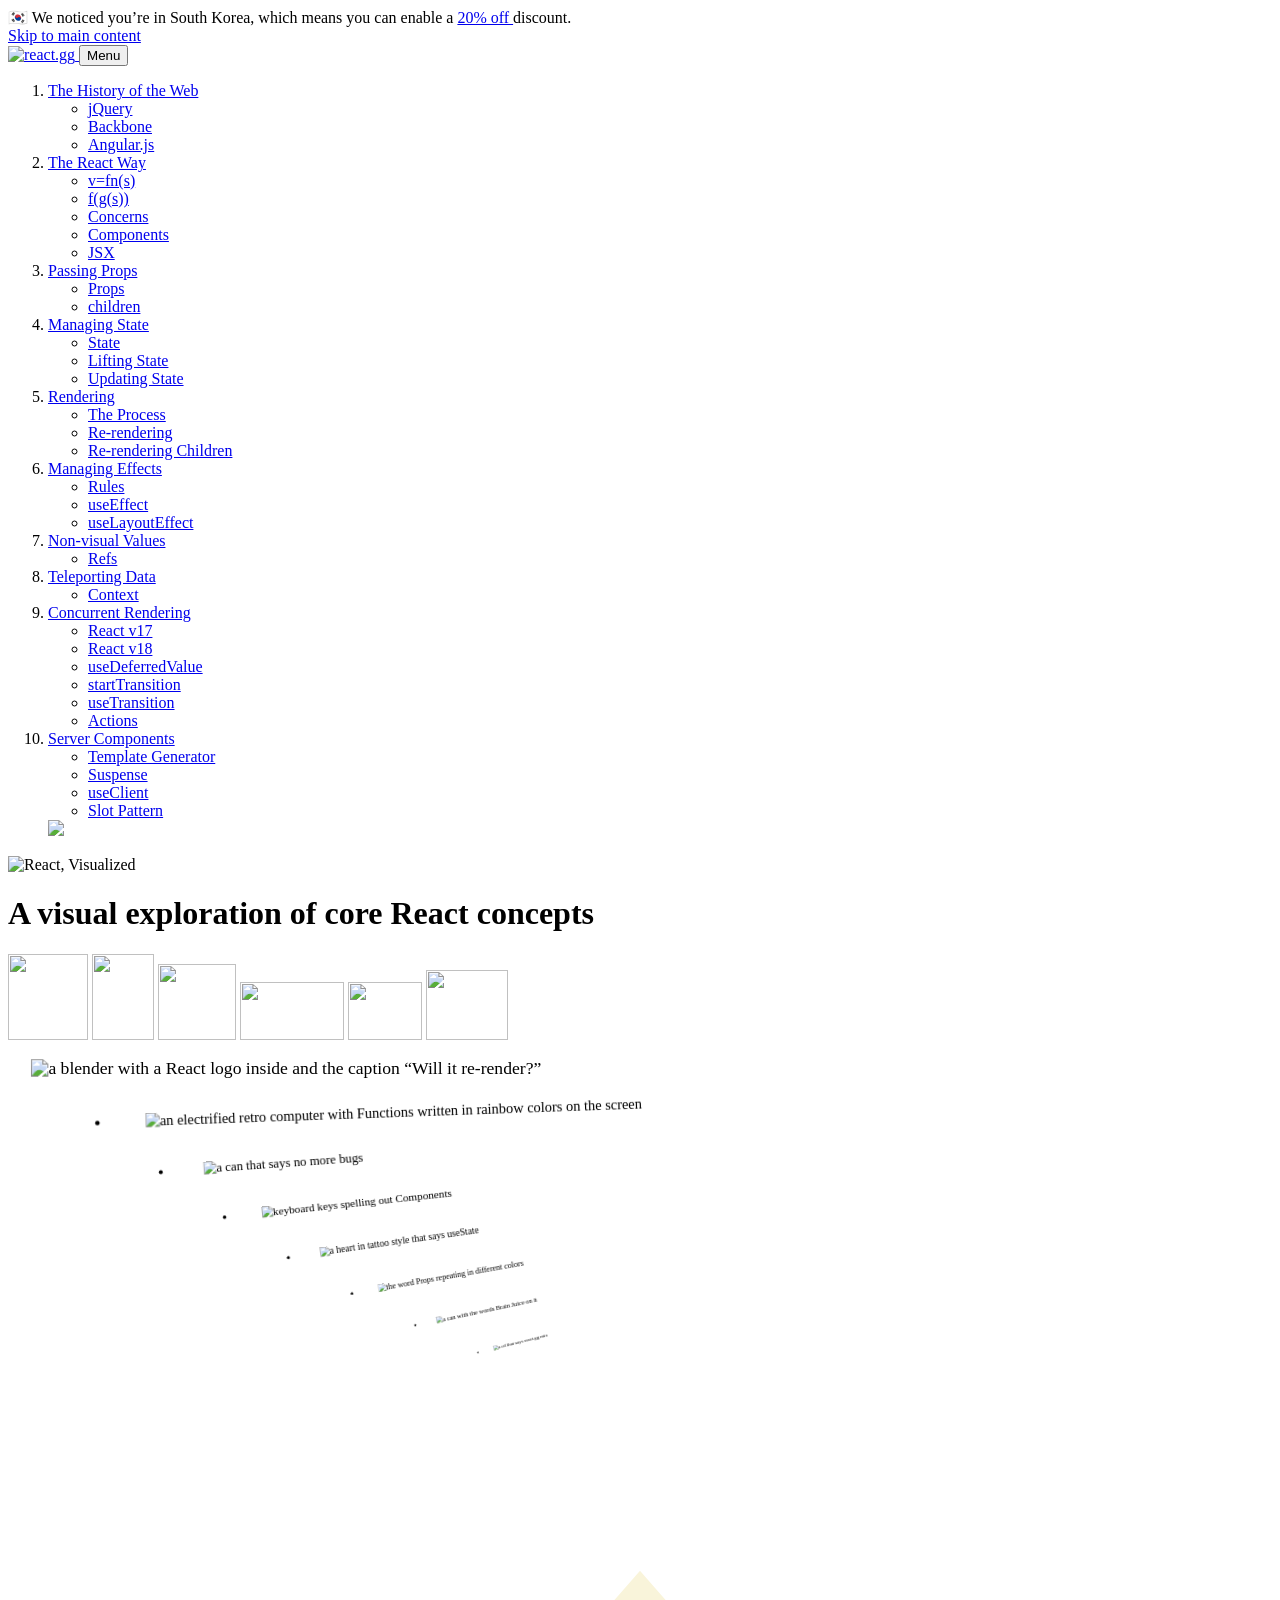
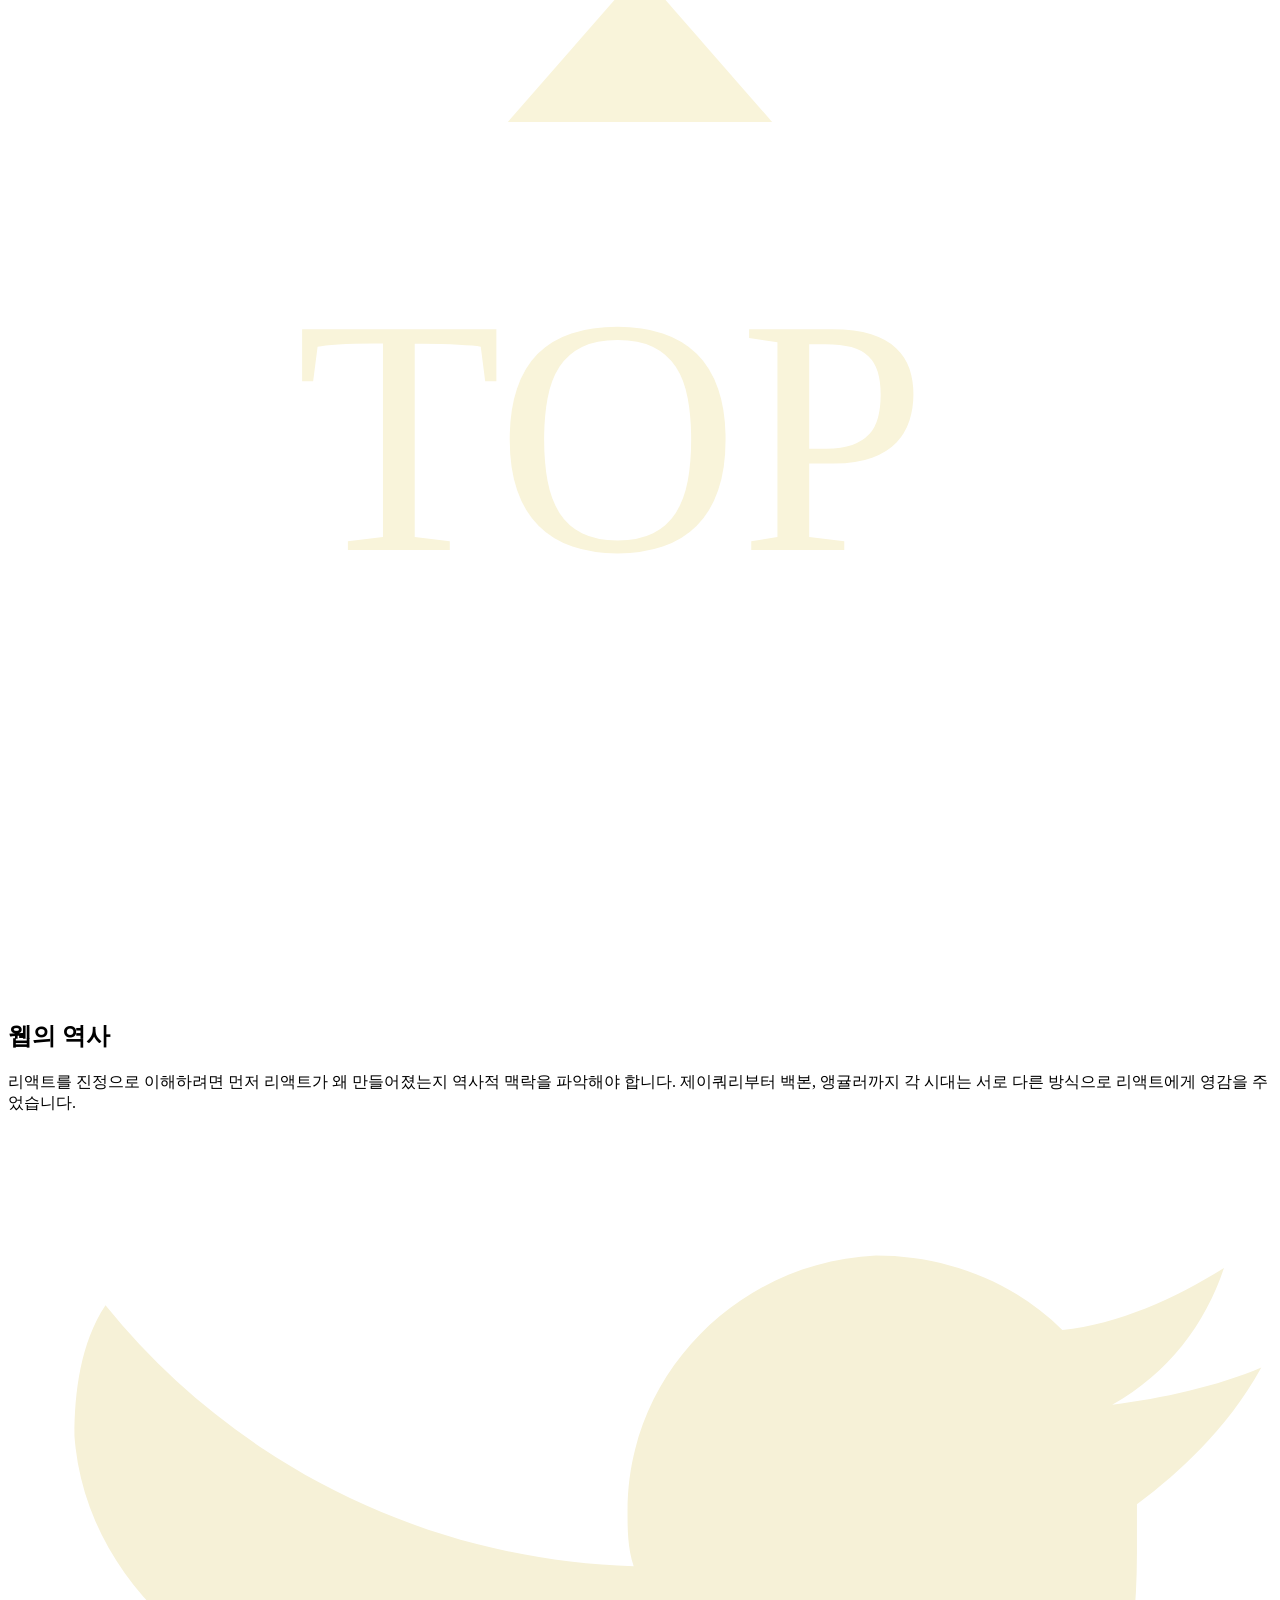
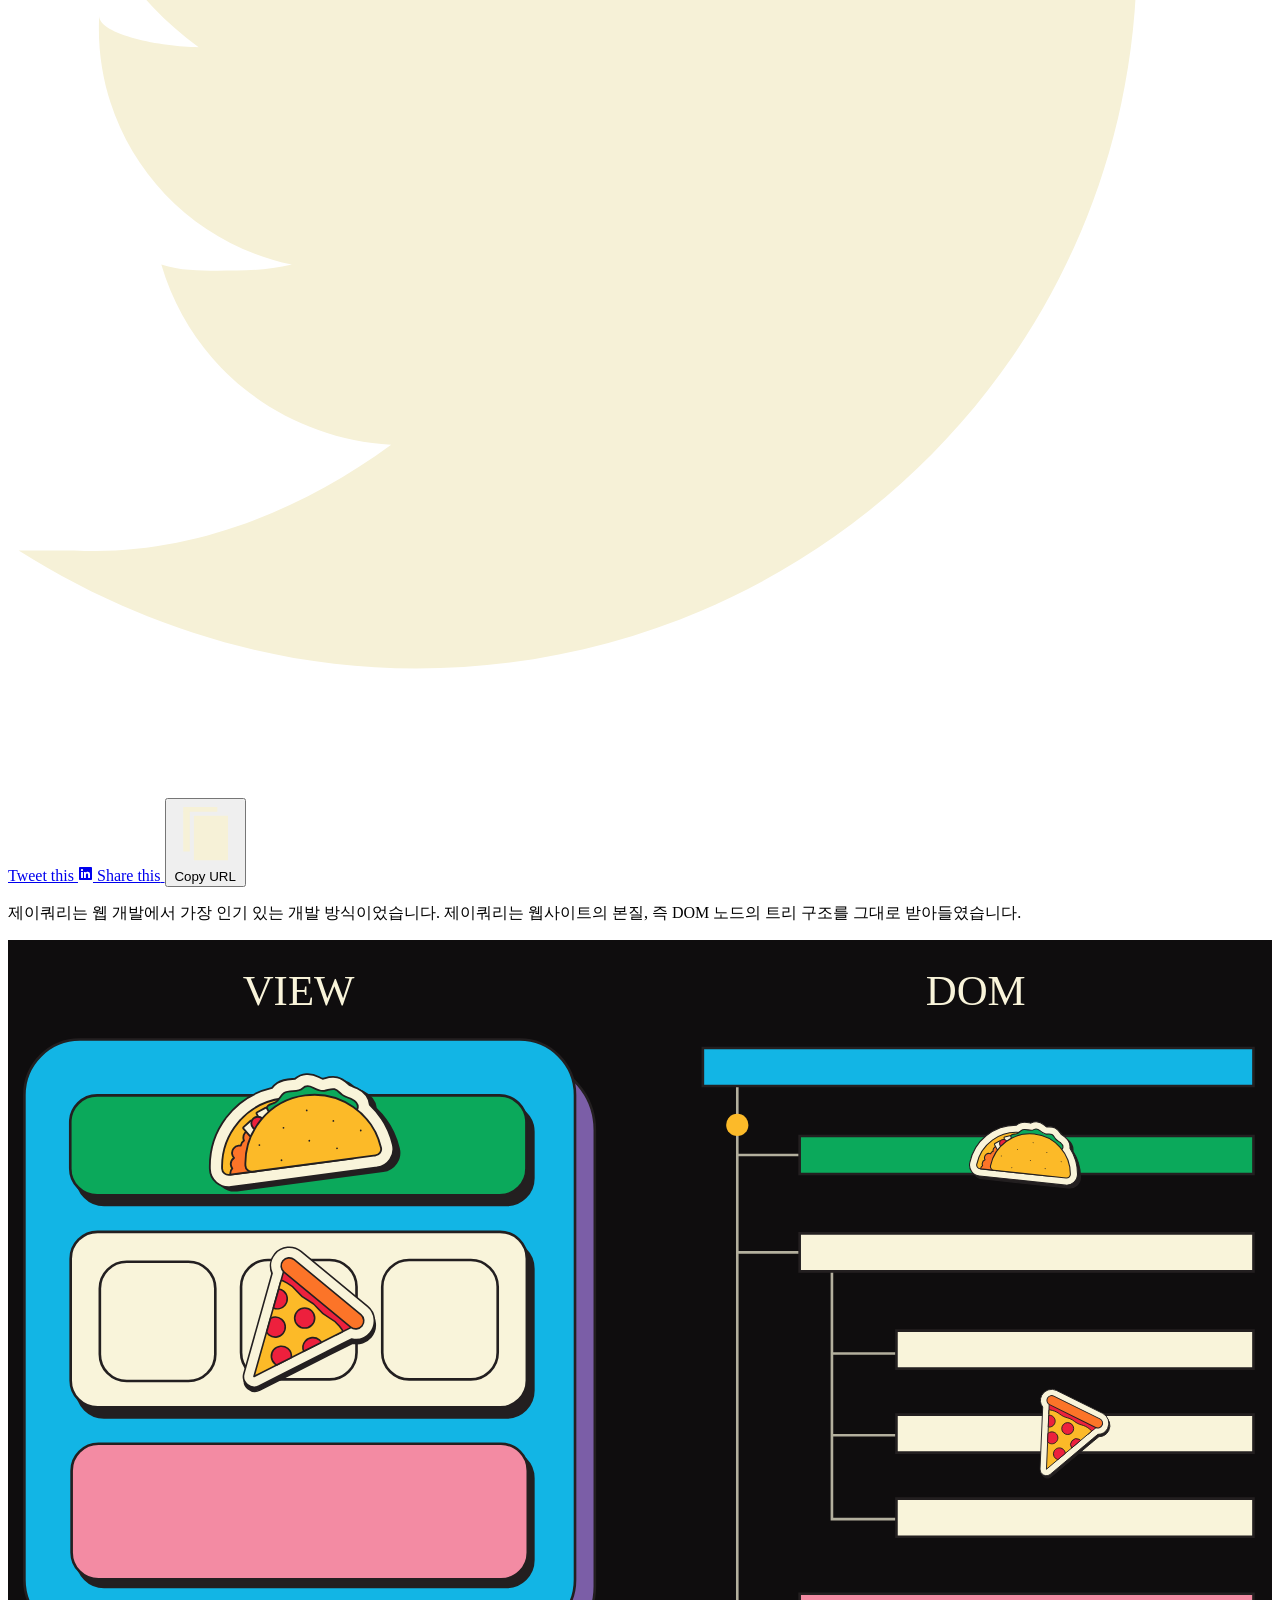
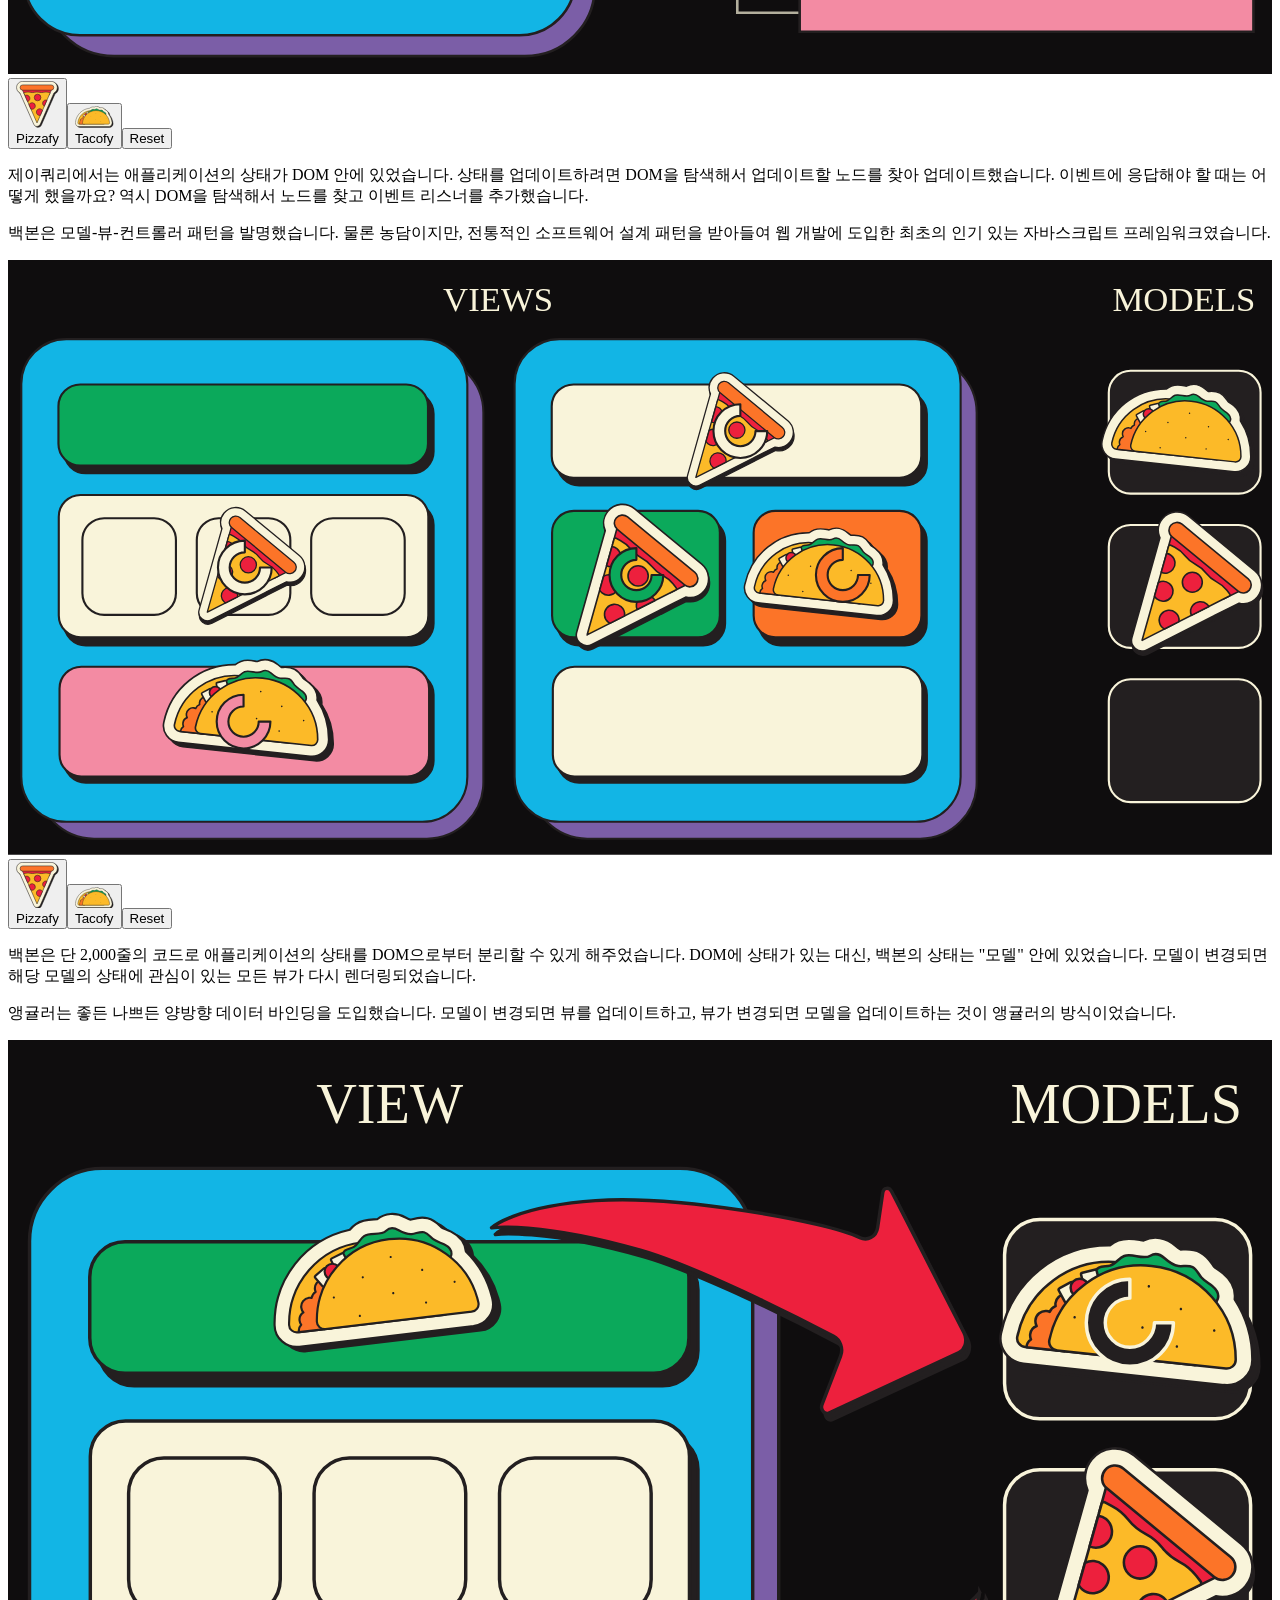
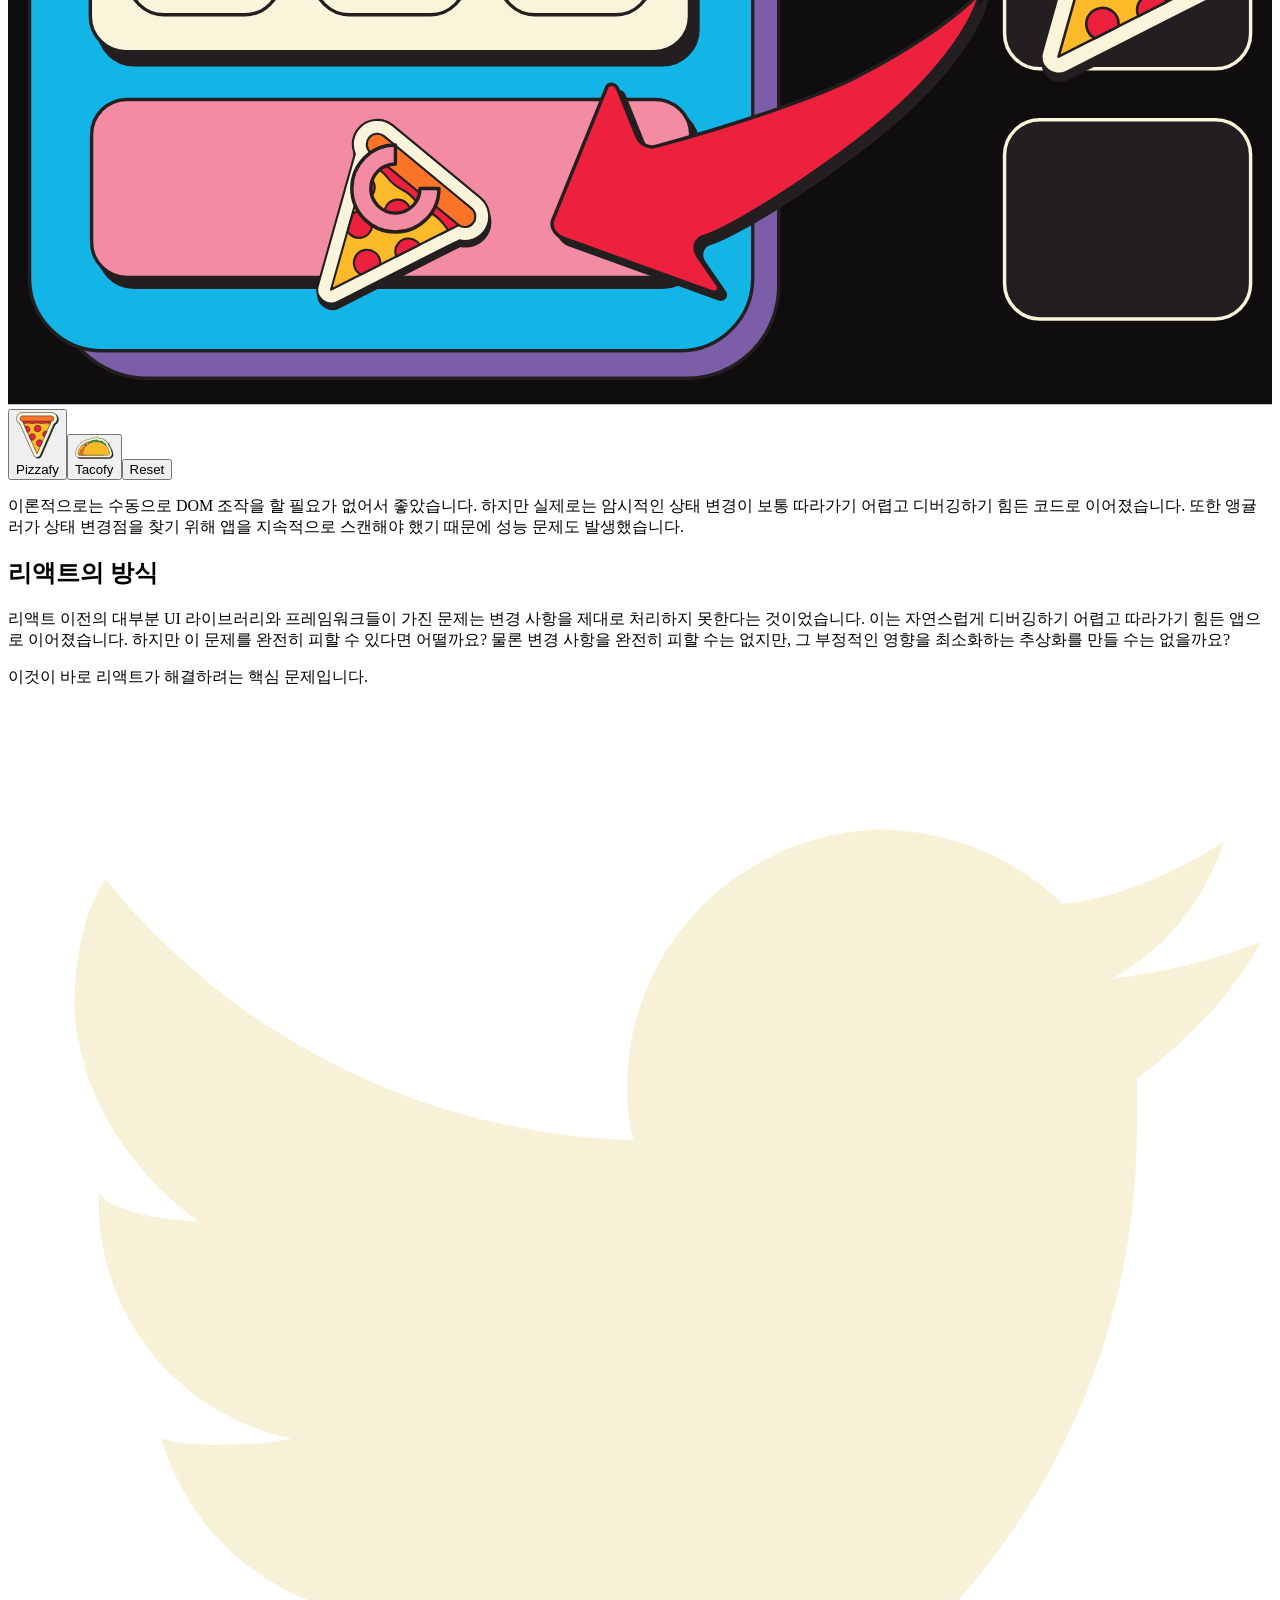
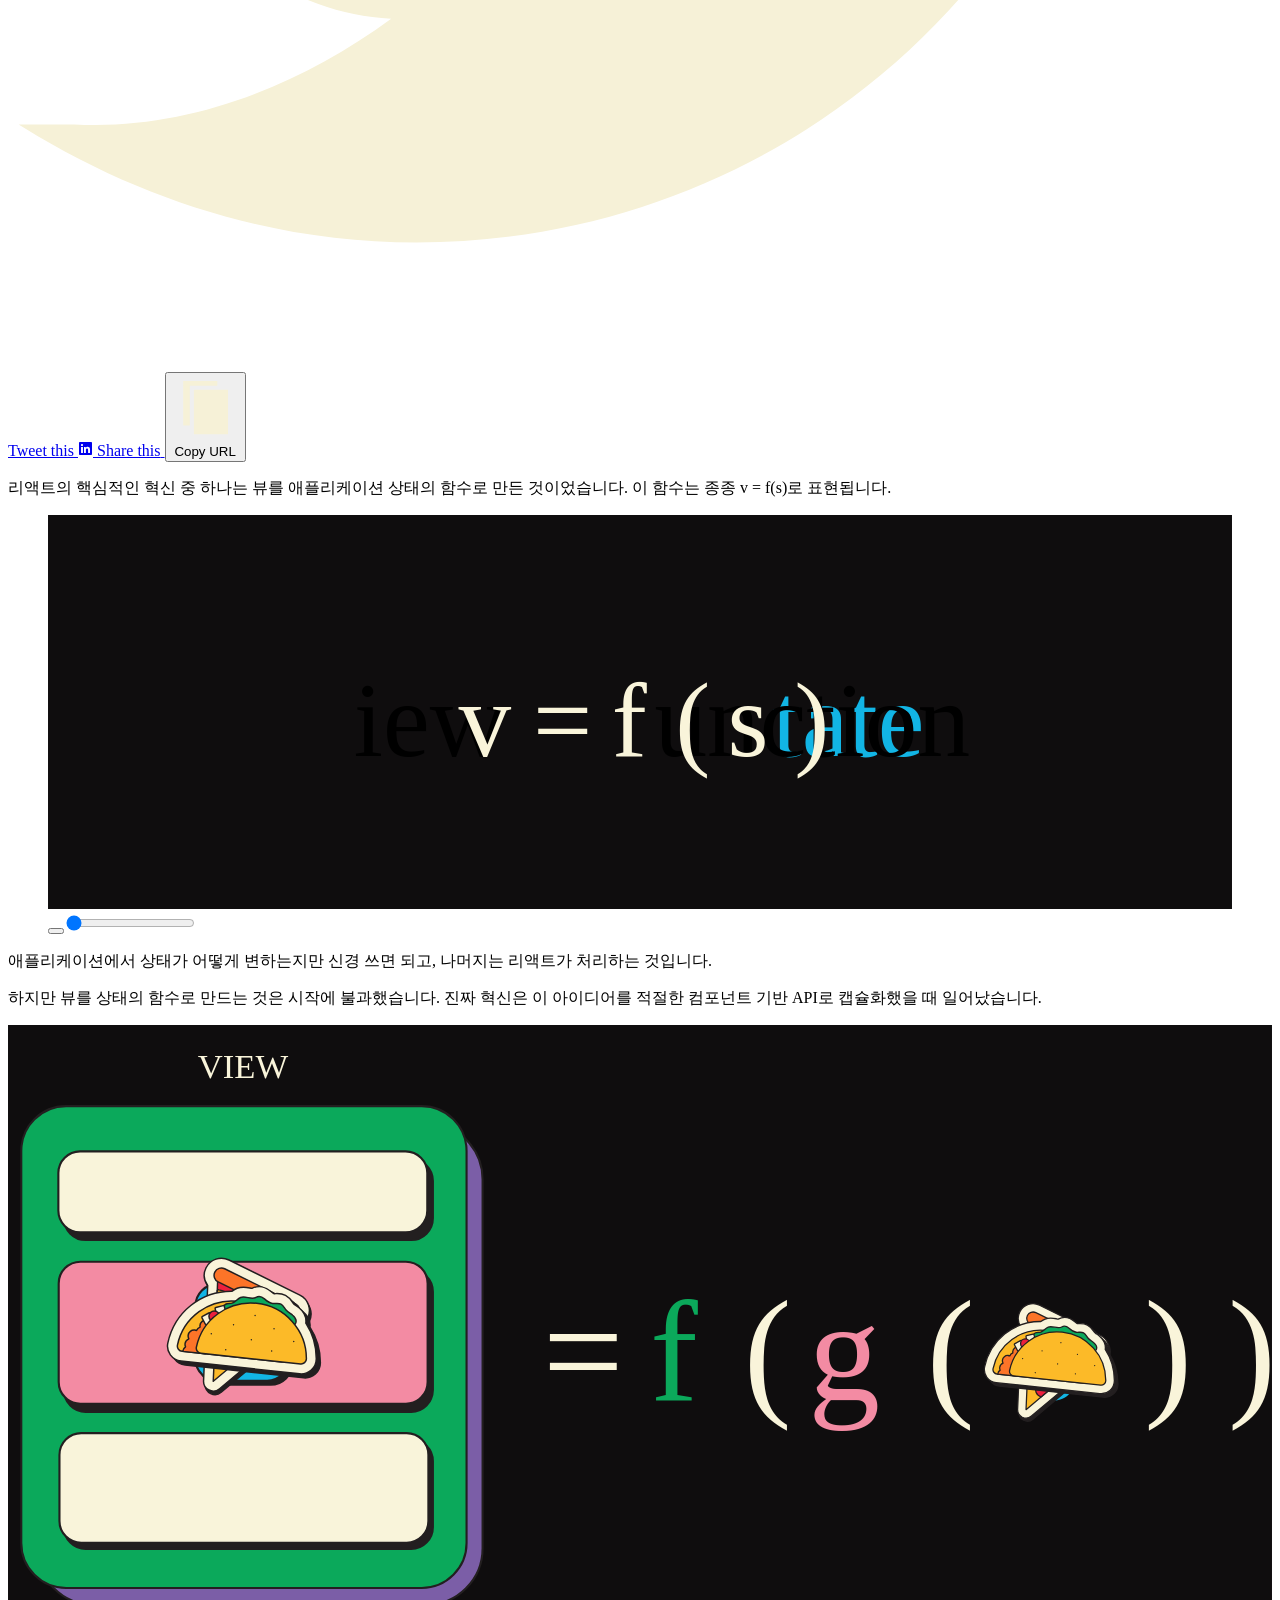
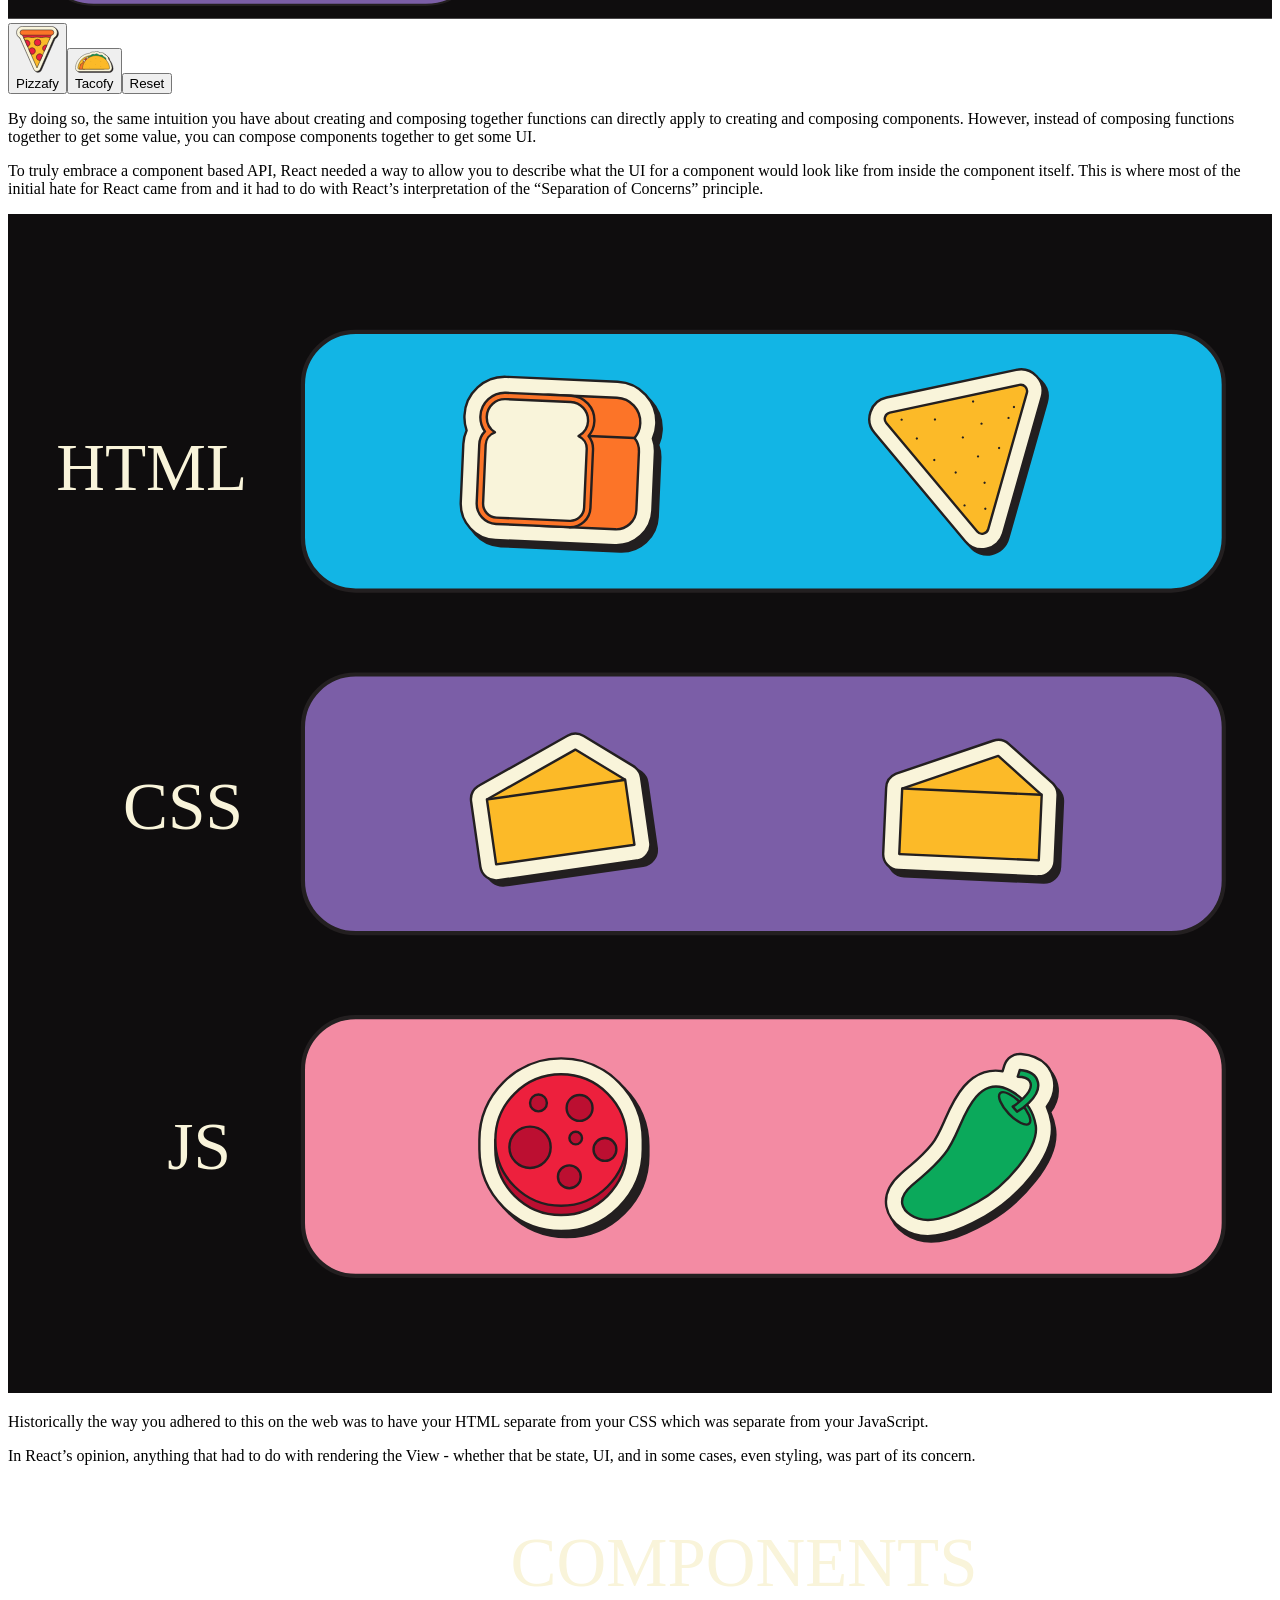
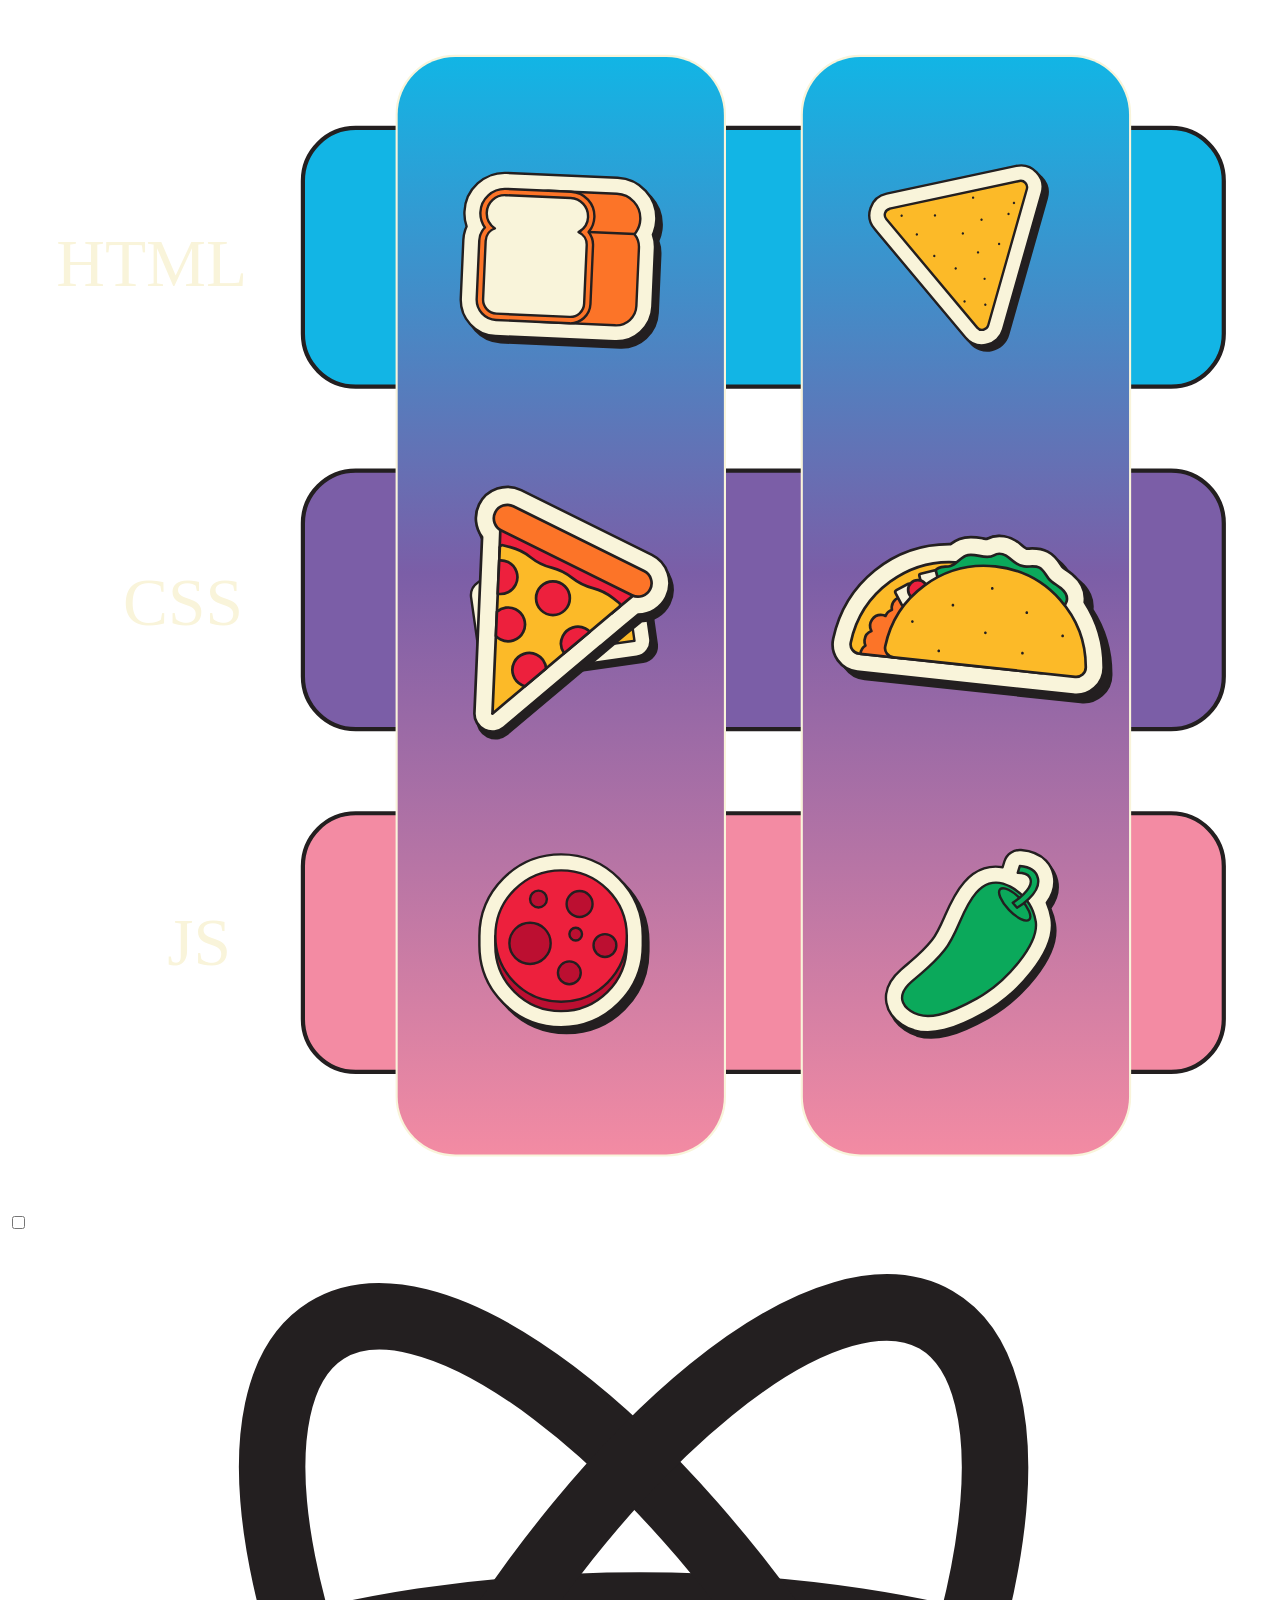
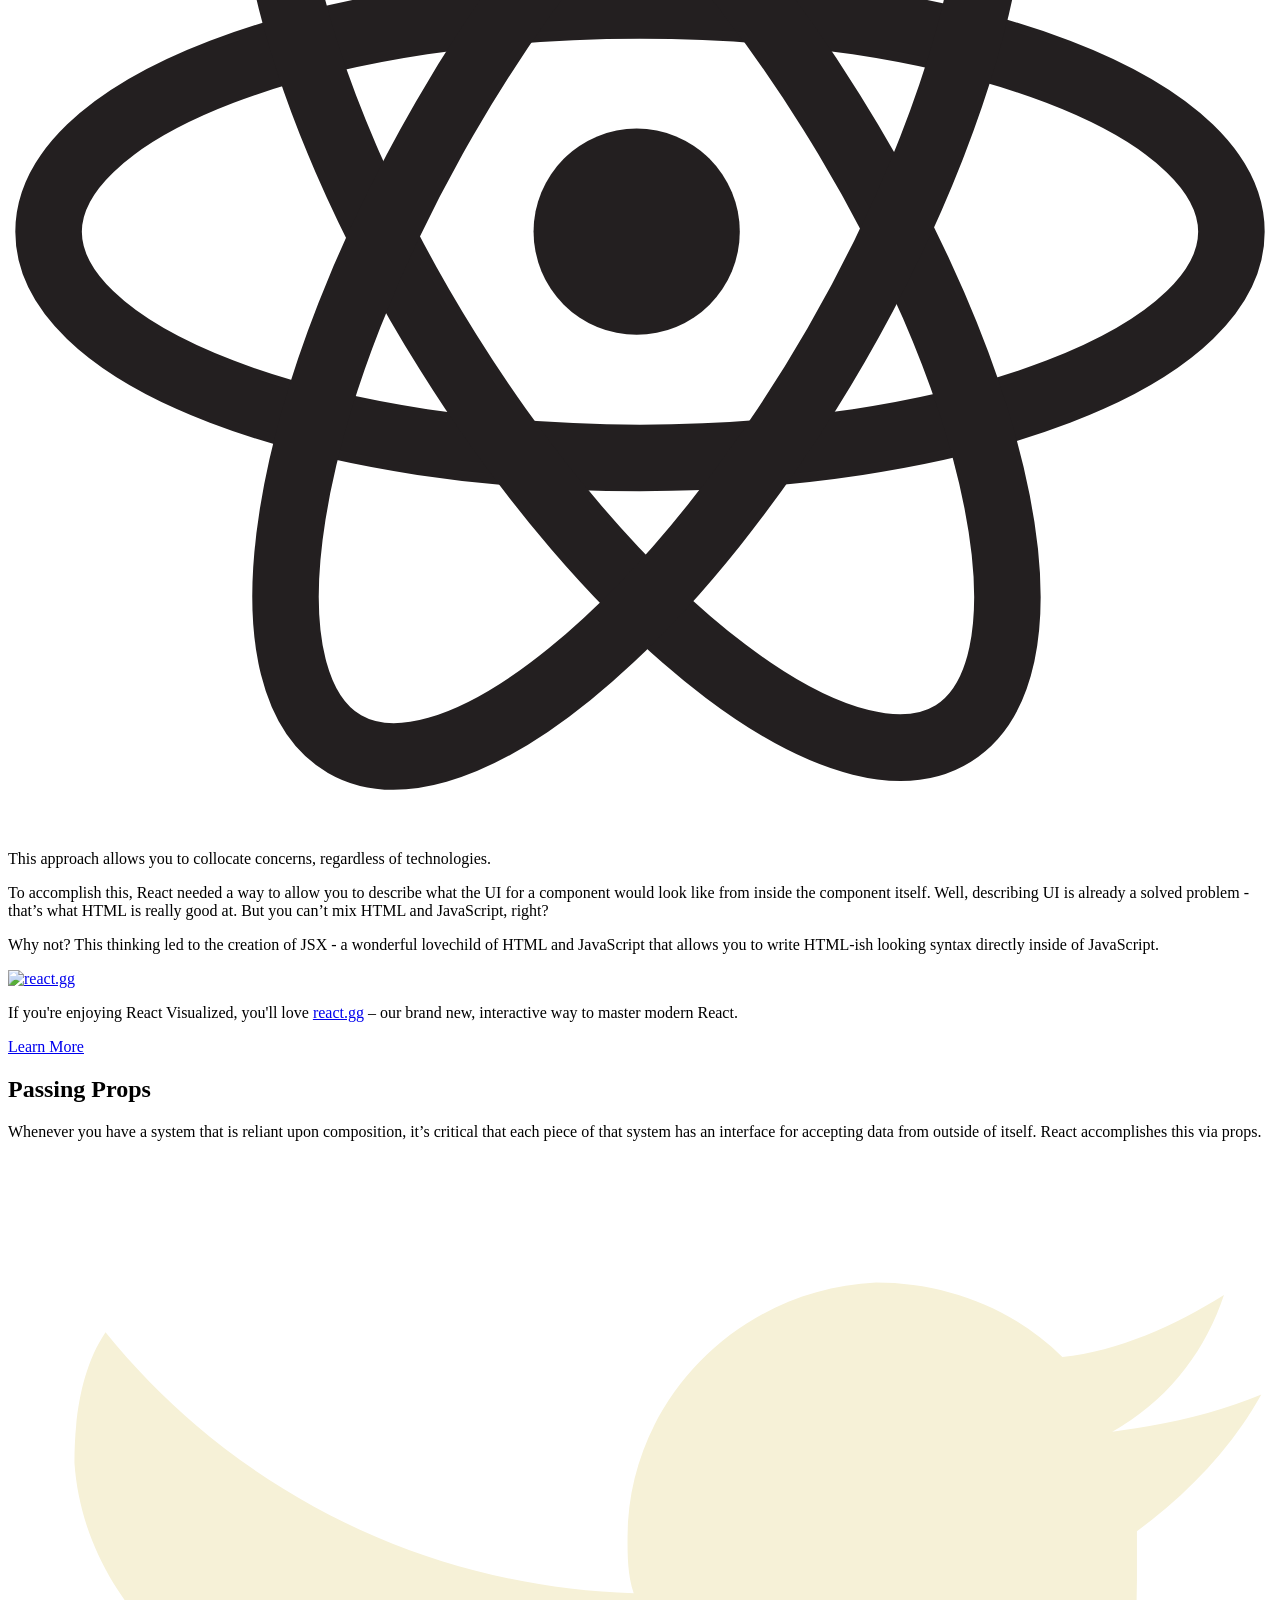
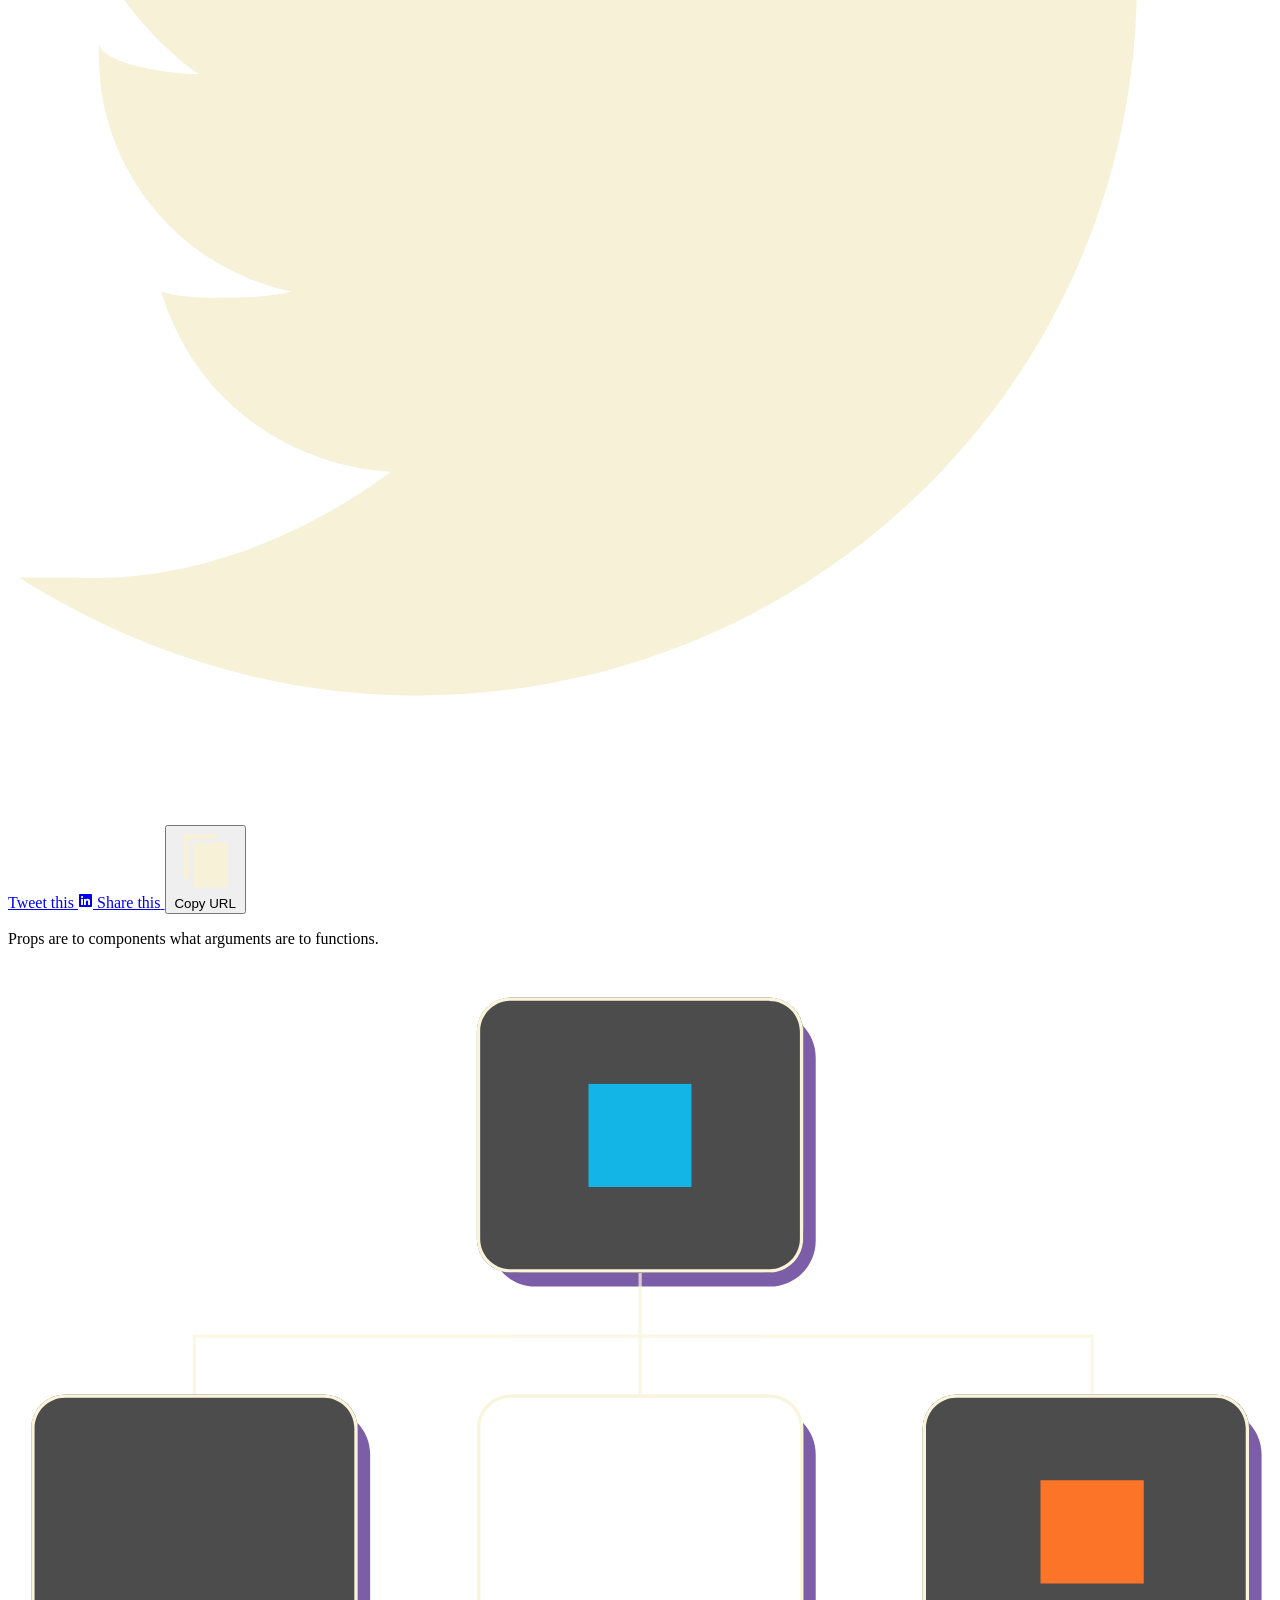
==== commit 783004d4: "initial commit" ====
--- a/index.html
+++ b/index.html
@@ -264,11 +264,9 @@
 </a>
   <section id="history-of-the-web" class="section astro-ZJQJW5TX">
     <div class="content synopsis astro-ZJQJW5TX">
-      <h2 class="astro-ZJQJW5TX">The History of the&nbsp;Web</h2>
-      <p class="astro-ZJQJW5TX">
-        In order to truly appreciate React, you first have to understand the
-        historical context for why React was created. From jQuery, to Backbone,
-        to AngularJS – each era inspired React in different ways.
+      <h2 class="astro-ZJQJW5TX">웹의 역사</h2>
+      <p class="astro-ZJQJW5TX">
+        리액트를 진정으로 이해하려면 먼저 리액트가 왜 만들어졌는지 역사적 맥락을 파악해야 합니다. 제이쿼리부터 백본, 앵귤러까지 각 시대는 서로 다른 방식으로 리액트에게 영감을 주었습니다.
       </p>
       <div class="social-share astro-ZJQJW5TX astro-LUJ3CKCT">
   <a href="https://twitter.com/intent/tweet?text=In%20order%20to%20appreciate%20React%2C%20it%20helps%20to%20understand%20the%20historical%20context%20for%20why%20React%20was%20created.%20From%20jQuery%2C%20to%20Backbone%2C%20to%20AngularJS%20%E2%80%93%20each%20era%20inspired%20React%20in%20different%20ways.%0A%0ALoved%20how%20this%20was%20broken%20down%20visually%20by%20the%20%40uidotdev%20team.%0A%0A&#38;url=https%3A%2F%2Freact.gg%2Fvisualized%3Fog%3D1%23the-history-of-the-web" class="social astro-LUJ3CKCT">
@@ -326,38 +324,18 @@
 })();</script>
     </div>
     <div class="astro-ZJQJW5TX">
-      <div class="content details" id="jquery"><p>jQuery was the most popular way to build for the web. It embraced websites for
-what they truly were, a tree of DOM nodes.</p><div class="visual"><script>(()=>{var r=(i,c,n)=>{let s=async()=>{await(await i())()},t=new IntersectionObserver(e=>{for(let o of e)if(o.isIntersecting){t.disconnect(),s();break}});for(let e of n.children)t.observe(e)};(self.Astro||(self.Astro={})).visible=r;window.dispatchEvent(new Event("astro:visible"));})();</script><astro-island uid="Cp9zO" prefix="r1" component-url="/test-react-gg/_astro/Jquery.71aeaf46.js" component-export="default" renderer-url="/test-react-gg/_astro/client.6cac8cfd.js" props="{}" ssr="" client="visible" opts="{&quot;name&quot;:&quot;Jquery&quot;,&quot;value&quot;:true}" await-children=""><div class="_container_knmqg_2 "><svg id="Jquery" xmlns="http://www.w3.org/2000/svg" viewBox="0 0 482 280"><title>Interactive diagram that shows traversing DOM nodes, finding the right one, and changing it</title><path fill="#0f0d0e" d="M0 0H482V280H0z"></path><g id="view"><g id="ui" stroke="#231f20" stroke-miterlimit="10"><rect x="13.81" y="45.89" width="209.97" height="227.19" rx="26.68" ry="26.68" fill="#7b5ea7"></rect><rect id="body" class="_node_knmqg_65 _body_knmqg_89" x="6.25" y="37.93" width="209.97" height="227.19" rx="21.16" ry="21.16" fill="#12b5e5"></rect><rect x="26.37" y="115.11" width="173.96" height="66.96" rx="10.25" ry="10.25" fill="#231f20"></rect><rect id="node2" class="_node_knmqg_65 _node2_knmqg_95" x="23.9" y="111.28" width="173.96" height="66.96" rx="10.25" ry="10.25" fill="#f9f4da"></rect><rect x="26.37" y="62.91" width="173.96" height="38.15" rx="10.25" ry="10.25" fill="#231f20"></rect><rect id="node1" class="_node_knmqg_65 _node1_knmqg_92" x="23.74" y="59.25" width="173.96" height="38.15" rx="10.25" ry="10.25" fill="#0ba95b"></rect><rect x="26.37" y="195.02" width="173.96" height="51.67" rx="10.25" ry="10.25" fill="#231f20"></rect><rect id="_Rectangle_" x="24.26" y="192.12" width="173.96" height="51.67" rx="10.25" ry="10.25" fill="#f38ba3"></rect><rect id="subnode1" class="_node_knmqg_65 _subnode1_knmqg_98" x="35.02" y="122.67" width="44.03" height="45.52" rx="10.25" ry="10.25" fill="#f9f4da"></rect><rect id="subnode2" class="_node_knmqg_65 _subnode2_knmqg_101" x="88.87" y="122.01" width="44.03" height="45.52" rx="10.25" ry="10.25" fill="#f9f4da"></rect><rect id="_Rectangle_-2" x="142.71" y="122.01" width="44.03" height="45.52" rx="10.25" ry="10.25" fill="#f9f4da"></rect></g><text transform="translate(89.48 24.63)" fill="#f9f4da" font-family="Paytone One" font-size="16.35"><tspan x="0" y="0">VIEW</tspan></text><g id="pizza2" class="_pizza_knmqg_16 undefined" stroke="#231f20" stroke-linejoin="round" stroke-width="0.61"><path d="M91.62 171.16a4.046 4.046 0 01-1.32-4.23l10.74-38.24c-1.04-2.39-.71-5.26 1.02-7.35 2.5-3.02 6.99-3.45 10.01-.96l25.4 20.97c3.02 2.5 3.45 6.99.96 10.01-1.73 2.09-4.47 2.96-7.02 2.4l-4.03 1.99-5.61 2.85s-.09.05-.14.07l-25.58 12.97c-1.44.73-3.17.54-4.42-.49z" fill="#231f20"></path><path d="M91.28 169.56a4.046 4.046 0 01-1.32-4.23l10.74-38.24c-1.04-2.39-.71-5.26 1.02-7.35 2.5-3.02 6.99-3.45 10.01-.96l25.4 20.97c3.02 2.5 3.45 6.99.96 10.01-1.73 2.09-4.47 2.96-7.02 2.4l-4.03 1.99-5.61 2.85s-.09.05-.14.07l-25.58 12.97c-1.44.73-3.17.54-4.42-.49z" fill="#f9f4da"></path><g><path fill="#ed203d" d="M103.43 132.44L105.83 123.7 133.42 146.48 125.24 150.52 103.43 132.44z"></path><rect x="100.38" y="131.7" width="39.05" height="6.11" rx="3.05" ry="3.05" transform="rotate(39.54 119.91 134.763)" fill="#fc7428"></rect><path d="M93.86 166.43l33.49-16.98h0s.03-.03.05-.04l.01-.01.03-.03c0-.01.01-.01.01-.02l.02-.03v-.02s.03-.02.03-.03c0-.01 0-.02.01-.02 0 0 .01-.02.02-.03v-.02s0-.02.01-.03v-.03-.03-.03-.06-.03-.01c0-.13-.05-.26-.13-.36l-1.09-1.38c-1.06-1.35-2.4-2.45-3.93-3.24-1.59-.82-2.99-1.98-4.1-3.38-1.06-1.35-2.4-2.45-3.93-3.24-1.59-.82-2.99-1.98-4.1-3.38-1.06-1.35-2.4-2.45-3.93-3.24l-1.54-.8a.66.66 0 00-.39-.06s0 0 0 0h-.06s-.02 0-.03.01c-.01 0-.02 0-.03.01s-.02.01-.03.02c0 0-.02 0-.02.01 0 0-.02.01-.03.02l-.02.02c-.01.01-.02.01-.02.02l-.02.02c-.01.01-.01.02-.02.02l-.02.02-.02.03-.02.02s-.01.02-.02.03c0 0 0 .01-.01.02 0 .02-.02.04-.03.05h0l-10.2 36.21z" fill="#fcba28"></path><circle cx="113.13" cy="144.16" r="3.82" fill="#ed203d"></circle><path d="M118.71 152.5a3.819 3.819 0 00-5.37.51c-.92 1.11-1.08 2.59-.58 3.84l6.75-3.42c-.21-.34-.47-.66-.79-.93zM106.67 155.77c-1.63-1.34-4.03-1.11-5.37.51s-1.11 4.03.51 5.37c.2.17.41.31.64.43l5.56-2.82c.19-1.28-.27-2.61-1.33-3.49zM104.86 150.06a3.819 3.819 0 00-.51-5.37 3.8 3.8 0 00-4.24-.41l-1.48 5.26c.22.38.5.74.86 1.04a3.819 3.819 0 005.37-.51zM103.25 133.08l-2.05 7.26c1.51.63 3.31.25 4.41-1.08a3.819 3.819 0 00-.51-5.37c-.55-.45-1.19-.71-1.85-.82z" fill="#ed203d"></path></g></g><g id="taco2" class="_taco_knmqg_17 undefined"><path d="M143.08 88.13l-55.71 7.39c-2 .27-4.03-.33-5.57-1.64a7.072 7.072 0 01-2.49-5.14c-.46-14.86 9.41-27.6 23.7-30.96.49-.62 1.12-1.28 1.96-1.85 2.05-1.41 4.23-1.5 5.81-1.57.31-.01.71-.03.98-.06 2.42-2.09 5.93-2.37 9.09-.68.98.52 1.39.64 1.54.66.19-.04.49-.13.63-.17 1.14-.34 2.84-.85 4.88-.36 1.99.48 3.27 1.67 4.11 2.47.19.18.41.38.51.45.18.13.74.34 1.18.51.54.21 1.14.43 1.77.74 2.76 1.35 4.54 3.69 4.85 6.29 4.35 4.12 7.36 9.35 8.76 15.27.46 1.93.07 3.98-1.06 5.62a7.142 7.142 0 01-4.95 3.03zm-11.19-23.71h0zm-22.18-1.34h0z" fill="#231f20" stroke="#231f20" stroke-linejoin="round" stroke-width="0.7"></path><path d="M140.75 86.76l-55.71 7.39c-2 .27-4.03-.33-5.57-1.64a7.072 7.072 0 01-2.49-5.14c-.46-14.86 9.41-27.6 23.7-30.96.49-.62 1.12-1.28 1.96-1.85 2.05-1.41 4.23-1.5 5.81-1.57.31-.01.71-.03.98-.06 2.42-2.09 5.93-2.37 9.09-.68.98.52 1.39.64 1.54.66.19-.04.49-.13.63-.17 1.14-.34 2.84-.85 4.88-.36 1.99.48 3.27 1.67 4.11 2.47.19.18.41.38.51.45.18.13.74.34 1.18.51.54.21 1.14.43 1.77.74 2.76 1.35 4.54 3.69 4.85 6.29 4.35 4.12 7.36 9.35 8.76 15.27.46 1.93.07 3.98-1.06 5.62a7.142 7.142 0 01-4.95 3.03zm-11.19-23.71h0zm-22.18-1.34h0z" fill="#f9f4da" stroke="#231f20" stroke-linejoin="round" stroke-width="0.7"></path><path d="M131.25 83.33l-46.81 6.21c-1.43.19-2.76-.88-2.8-2.32-.41-13.29 9.3-24.99 22.76-26.77 13.46-1.79 25.89 6.98 28.95 19.92.33 1.4-.67 2.78-2.1 2.97z" fill="#fcba28" stroke="#231f20" stroke-linejoin="round" stroke-width="0.7"></path><path d="M131.11 60.73c-1.2-.59-2.56-.88-3.64-1.67-1-.73-1.78-1.88-2.98-2.17-1.3-.31-2.59.49-3.92.64-1.48.17-2.92-.49-4.23-1.19-1-.53-2.76-1.02-4.01.24-1.75 1.75-5.02.4-7.06 1.8-1.32.9-1.84 2.71-3.22 3.52-.91.53-2.08.57-2.88 1.25-.6.51-.89 1.32-.94 2.1s.11 1.57.27 2.34l33.13-1.3c.89-.6 1.71-1.49 1.76-2.56.06-1.34-1.09-2.43-2.29-3.01z" fill="#0ba95b" stroke="#231f20" stroke-linejoin="round" stroke-width="0.7"></path><path d="M84.81 89.49l10.5-1.39h.02c.14-.4.2-12.03.05-13.15-.21-1.55-1.63-2.64-3.18-2.43s-2.64 1.63-2.43 3.18c.04.28.12.53.23.78a2.83 2.83 0 00-1.24 1.96c-.28-.05-.57-.07-.87-.03a2.828 2.828 0 00-2.43 3.18c.08.59.34 1.12.71 1.53-.84.59-1.34 1.6-1.19 2.68.07.5.27.95.55 1.32-.56.6-.86 1.42-.75 2.3 0 .03.02.06.02.08z" fill="#fc7428" stroke="#231f20" stroke-linejoin="round" stroke-width="0.7"></path><rect x="95.4" y="64.6" width="4.47" height="4.47" rx="0.48" ry="0.48" transform="rotate(-27.73 97.62 66.841)" fill="#f9f4da" stroke="#231f20" stroke-linejoin="round" stroke-width="0.7"></rect><rect x="90.42" y="69.58" width="4.47" height="4.47" rx="0.55" ry="0.55" transform="rotate(-41.83 92.658 71.817)" fill="#f9f4da" stroke="#231f20" stroke-linejoin="round" stroke-width="0.7"></rect><circle cx="95.28" cy="69.91" r="2.51" fill="#ed203d" stroke="#231f20" stroke-linejoin="round" stroke-width="0.7"></circle><path d="M140.14 82.15l-46.81 6.21c-1.43.19-2.76-.88-2.8-2.32-.41-13.29 9.3-24.99 22.76-26.77s25.89 6.98 28.95 19.92c.33 1.4-.67 2.78-2.1 2.97z" fill="#fcba28" stroke="#231f20" stroke-linejoin="round" stroke-width="0.7"></path><g fill="#231f20"><path d="M134.51 73c.45 0 .45-.7 0-.7s-.45.7 0 .7zM125.46 79.78c.45 0 .45-.7 0-.7s-.45.7 0 .7zM124.07 69.35c.45 0 .45-.7 0-.7s-.45.7 0 .7zM113.91 65.33c.45 0 .45-.7 0-.7s-.45.7 0 .7zM105.05 71.98c.45 0 .45-.7 0-.7s-.45.7 0 .7zM114.9 76.91c.45 0 .45-.7 0-.7s-.45.7 0 .7zM95.86 78.56c.45 0 .45-.7 0-.7s-.45.7 0 .7zM104.29 84.34c.45 0 .45-.7 0-.7s-.45.7 0 .7z"></path></g></g></g><g id="DOM"><g id="lines" opacity="0.7" fill="none" stroke="#f9f4da" stroke-miterlimit="10"><path d="M278.1 51.2L278.1 256.56 308.65 256.56"></path><path d="M309.89 119.13L278.1 119.13"></path><path d="M309.89 81.98L278.1 81.98"></path><path d="M314.19 121.45L314.19 220.85 349.69 220.85"></path><path d="M349.69 188.86L314.19 188.86"></path><path d="M349.69 157.69L314.19 157.69"></path></g><g id="marker" class="_marker_knmqg_59 _marker_knmqg_59"><circle cx="278.1" cy="70.5" r="4.24" fill="#fcba29"></circle></g><path fill="#f38ba3" stroke="#231f20" stroke-miterlimit="10" d="M301.88 249.31H474.94V263.81H301.88z"></path><path fill="#f9f4da" stroke="#231f20" stroke-miterlimit="10" d="M338.79 213.04H474.94000000000005V227.54H338.79z"></path><path id="DOMsubnode2" class="_DOMnode_knmqg_66 _subnode2_knmqg_101" fill="#f9f4da" stroke="#231f20" stroke-miterlimit="10" d="M338.79 181H474.94000000000005V195.5H338.79z"></path><path id="DOMsubnode1" class="_DOMnode_knmqg_66 _subnode1_knmqg_98" fill="#f9f4da" stroke="#231f20" stroke-miterlimit="10" d="M338.79 148.96H474.94000000000005V163.46H338.79z"></path><path id="DOMnode2" class="_DOMnode_knmqg_66 _node2_knmqg_95" fill="#f9f4da" stroke="#231f20" stroke-miterlimit="10" d="M301.88 111.88H474.94V126.38H301.88z"></path><path id="DOMnode1" class="_DOMnode_knmqg_66 _node1_knmqg_92" fill="#0ba95b" stroke="#231f20" stroke-miterlimit="10" d="M301.88 74.73H474.94V89.23H301.88z"></path><path id="DOMbody" class="_DOMnode_knmqg_66 _body_knmqg_89" fill="#12b5e5" stroke="#231f20" stroke-miterlimit="10" d="M264.97 41.16H474.94000000000005V55.66H264.97z"></path><text transform="translate(349.94 24.81)" fill="#f9f4da" font-family="Paytone One" font-size="16.35"><tspan x="0" y="0">DOM</tspan></text><g id="pizza1" class="_pizza_knmqg_16 undefined" stroke="#231f20" stroke-linejoin="round" stroke-width="0.36"><path d="M395.29 204.9a2.413 2.413 0 01-1.34-2.27l1.03-23.65a4.251 4.251 0 01-.41-4.4 4.254 4.254 0 015.68-1.92l17.59 8.71a4.254 4.254 0 011.92 5.68 4.249 4.249 0 01-3.75 2.35l-2.07 1.7-2.87 2.42s-.05.04-.07.06l-13.08 11.01c-.73.62-1.77.74-2.63.32z" fill="#231f20"></path><path d="M394.88 204.02a2.413 2.413 0 01-1.34-2.27l1.03-23.65a4.251 4.251 0 01-.41-4.4 4.254 4.254 0 015.68-1.92l17.59 8.71a4.254 4.254 0 011.92 5.68 4.249 4.249 0 01-3.75 2.35l-2.07 1.7-2.87 2.42s-.05.04-.07.06l-13.08 11.01c-.73.62-1.77.74-2.63.32z" fill="#f9f4da"></path><g><path fill="#ed203d" d="M396.89 180.82L397.09 175.43 416.19 184.9 412 188.35 396.89 180.82z"></path><rect x="395.12" y="178.11" width="23.27" height="3.64" rx="1.82" ry="1.82" transform="rotate(26.35 406.822 179.972)" fill="#fc7428"></rect><path d="M395.95 201.85l17.12-14.41h0s.02-.02.02-.03c0 0 0 0 0 0s0-.01.01-.02v-.03s.01 0 .02-.01v-.02-.02-.02-.02-.02-.02-.02-.02-.04-.02s0 0 0 0a.347.347 0 00-.12-.19l-.82-.65c-.8-.64-1.73-1.1-2.72-1.35-1.04-.26-2-.74-2.84-1.41-.8-.64-1.73-1.1-2.72-1.35-1.04-.26-2-.74-2.84-1.41-.8-.64-1.73-1.1-2.72-1.35l-1-.25a.36.36 0 00-.23.02s0 0 0 0-.01 0-.02.01h-.01s-.01 0-.02.01h-.01c-.01 0 0 0-.02.01l-.01.01-.01.01-.01.01c-.01.01 0 .01-.01.02v.01c0 .01 0 .01-.01.02h0v.03h0v.09h0l-.99 22.4z" fill="#fcba28"></path><circle cx="404.1" cy="186.31" r="2.27" fill="#ed203d"></circle><path d="M408.48 190.39a2.271 2.271 0 00-2.87 3.34l3.45-2.91c-.17-.17-.36-.32-.59-.43zM401.94 193.92c-1.13-.56-2.49-.1-3.05 1.03a2.271 2.271 0 001.46 3.21l2.84-2.39c-.07-.77-.51-1.48-1.25-1.85zM400.11 190.85c.56-1.13.1-2.49-1.03-3.05-.85-.42-1.84-.26-2.52.34l-.14 3.26c.18.19.39.36.64.48 1.13.56 2.49.1 3.05-1.03zM396.87 181.22l-.2 4.49c.96.16 1.96-.3 2.41-1.22.56-1.13.1-2.49-1.03-3.05-.38-.19-.79-.25-1.18-.22z" fill="#ed203d"></path></g></g><g id="taco1" class="_taco_knmqg_17 undefined"><path d="M404.34 94.58l-32.81-3.51a4.202 4.202 0 01-2.95-1.71c-.69-.94-.94-2.14-.71-3.28 1.8-8.54 9.2-14.45 17.82-14.38.37-.28.82-.58 1.37-.79 1.37-.52 2.62-.27 3.54-.09.18.04.41.08.57.1 1.67-.86 3.71-.53 5.28.87.49.44.7.56.79.59.11 0 .3 0 .39-.01.7-.04 1.74-.09 2.83.47 1.07.55 1.63 1.41 2 1.98.09.13.18.27.23.33.09.1.37.3.6.46.28.19.59.4.9.67 1.39 1.15 2.08 2.74 1.9 4.26 1.91 2.95 2.9 6.36 2.88 9.92 0 1.16-.51 2.28-1.38 3.06-.88.79-2.07 1.17-3.25 1.04zm-3.1-15.08h0zm-12.47-3.84h0z" fill="#231f20" stroke="#231f20" stroke-linejoin="round" stroke-width="0.41"></path><path d="M403.21 93.48l-32.81-3.51a4.202 4.202 0 01-2.95-1.71c-.69-.94-.94-2.14-.71-3.28 1.8-8.54 9.2-14.45 17.82-14.38.37-.28.82-.58 1.37-.79 1.37-.52 2.62-.27 3.54-.09.18.04.41.08.57.1 1.67-.86 3.71-.53 5.28.87.49.44.7.56.79.59.11 0 .3 0 .39-.01.7-.04 1.74-.09 2.83.47 1.07.55 1.63 1.41 2 1.98.09.13.18.27.23.33.09.1.37.3.6.46.28.19.59.4.9.67 1.39 1.15 2.08 2.74 1.9 4.26 1.91 2.95 2.9 6.36 2.88 9.92 0 1.16-.51 2.28-1.38 3.06-.88.79-2.07 1.17-3.25 1.04zm-3.1-15.08h0zm-12.47-3.84h0z" fill="#f9f4da" stroke="#231f20" stroke-linejoin="round" stroke-width="0.41"></path><path d="M398.26 90.2l-27.57-2.95c-.84-.09-1.45-.88-1.28-1.71 1.61-7.64 8.77-12.97 16.7-12.12s13.8 7.57 13.76 15.38c0 .85-.77 1.49-1.61 1.4z" fill="#fcba28" stroke="#231f20" stroke-linejoin="round" stroke-width="0.41"></path><path d="M401.32 77.29c-.6-.5-1.34-.86-1.84-1.46-.47-.56-.75-1.32-1.4-1.65-.7-.36-1.55-.08-2.32-.18-.87-.11-1.6-.68-2.25-1.27-.5-.44-1.43-.96-2.32-.42-1.24.76-2.92-.47-4.28.05-.88.33-1.42 1.29-2.32 1.56-.59.18-1.26.04-1.81.31-.41.21-.69.63-.83 1.07s-.15.91-.17 1.38l19.09 3.85c.59-.22 1.18-.61 1.36-1.22.22-.75-.29-1.54-.89-2.04z" fill="#0ba95b" stroke="#231f20" stroke-linejoin="round" stroke-width="0.41"></path><path d="M370.91 87.28l6.18.66h.01c.14-.21 1.78-6.84 1.85-7.49.1-.91-.56-1.73-1.48-1.83s-1.73.56-1.83 1.48c-.02.16 0 .32.03.48-.44.16-.8.5-.98.95-.15-.07-.32-.12-.49-.14-.91-.1-1.73.56-1.83 1.48-.04.35.04.68.19.97-.56.22-.98.73-1.05 1.37-.03.29.02.58.13.83-.4.26-.69.69-.74 1.21v.05z" fill="#fc7428" stroke="#231f20" stroke-linejoin="round" stroke-width="0.41"></path><rect x="380.05" y="74.82" width="2.63" height="2.63" rx="0.28" ry="0.28" transform="rotate(-14.07 381.377 76.146)" fill="#f9f4da" stroke="#231f20" stroke-linejoin="round" stroke-width="0.41"></rect><rect x="376.52" y="76.97" width="2.63" height="2.63" rx="0.33" ry="0.33" transform="rotate(-28.17 377.867 78.286)" fill="#f9f4da" stroke="#231f20" stroke-linejoin="round" stroke-width="0.41"></rect><circle cx="379.6" cy="77.56" r="1.47" fill="#ed203d" stroke="#231f20" stroke-linejoin="round" stroke-width="0.41"></circle><path d="M403.5 90.76l-27.57-2.95c-.84-.09-1.45-.88-1.28-1.71 1.61-7.64 8.77-12.97 16.7-12.12 7.93.85 13.8 7.57 13.76 15.38 0 .85-.77 1.49-1.61 1.4z" fill="#fcba28" stroke="#231f20" stroke-linejoin="round" stroke-width="0.41"></path><g fill="#231f20"><path d="M401.61 84.76c.27 0 .27-.41 0-.41s-.27.41 0 .41zM395.5 87.38c.27 0 .27-.41 0-.41s-.27.41 0 .41zM396.15 81.23c.27 0 .27-.41 0-.41s-.27.41 0 .41zM390.91 77.53c.27 0 .27-.41 0-.41s-.27.41 0 .41zM384.94 80.1c.27 0 .27-.41 0-.41s-.27.41 0 .41zM389.87 84.28c.27 0 .27-.41 0-.41s-.27.41 0 .41zM378.78 82.58c.27 0 .27-.41 0-.41s-.27.41 0 .41zM382.79 87.04c.27 0 .27-.41 0-.41s-.27.41 0 .41z"></path></g></g></g></svg><button class="text-brand-charcoal bg-brand-yellow font-semibold py-3 px-6 mt-8 rounded-full text-lg uppercase hover:bg-brand-blue _pizzafy_knmqg_16"><svg xmlns="http://www.w3.org/2000/svg" viewBox="0 0 57 62" class="icon"><path d="M29.33 61.48c-1.84 0-3.51-1.09-4.25-2.77L6.67 17.08c-2.66-1.36-4.46-4.13-4.46-7.25 0-4.49 3.65-8.15 8.15-8.15h37.75c4.49 0 8.15 3.66 8.15 8.15 0 3.11-1.79 5.88-4.45 7.24l-2.11 4.7-2.88 6.61c-.02.06-.05.11-.07.17L33.61 58.68a4.654 4.654 0 01-4.26 2.79z" fill="#231f20" stroke="#231f20" stroke-linejoin="round" stroke-width="0.7"></path><path d="M27.87 60.32c-1.84 0-3.51-1.09-4.25-2.77L5.2 15.91C2.54 14.55.74 11.78.74 8.67.74 4.17 4.4.52 8.89.52h37.75c4.49 0 8.15 3.66 8.15 8.15 0 3.11-1.79 5.88-4.45 7.24l-2.11 4.7-2.88 6.61c-.02.06-.05.11-.07.17L32.14 57.52a4.654 4.654 0 01-4.26 2.79z" fill="#f9f4da" stroke="#231f20" stroke-linejoin="round" stroke-width="0.7"></path><g stroke="#231f20" stroke-linejoin="round" stroke-width="0.7"><path fill="#ed203d" d="M11.52 18.63L7.27 9.17 48.27 9.17 43.99 18.71 11.52 18.63z"></path><rect x="5.39" y="5.17" width="44.75" height="7" rx="3.5" ry="3.5" fill="#fc7428"></rect><path d="M27.87 55.67l17.2-39.45h0s.01-.05.02-.07v-.02-.04-.1-.04-.03-.04-.03s0-.02-.01-.04c0-.01 0-.02-.01-.03 0 0 0-.02-.01-.03 0-.01 0-.02-.01-.03 0 0-.01-.02-.02-.03l-.02-.03s-.01-.02-.02-.03v-.01a.715.715 0 00-.38-.23l-1.98-.42c-1.92-.42-3.91-.42-5.83 0-2.01.43-4.08.43-6.09 0-1.92-.42-3.91-.42-5.84 0-2.01.43-4.08.43-6.09 0-1.92-.42-3.91-.42-5.84 0l-1.95.42c-.15.03-.29.11-.39.23 0 0 0 0 0 0 0 .01-.02.02-.02.03 0 .01-.01.02-.02.02 0 0-.01.02-.02.03 0 .01-.01.02-.01.03s0 .02-.01.04c0 .01 0 .02-.01.03 0 .01 0 .02-.01.04V16.14c0 .02 0 .05.02.07h0l17.35 39.46z" fill="#fcba28"></path><circle cx="28.64" cy="21.92" r="4.38" fill="#ed203d"></circle><path d="M39.66 25.22c-2.42 0-4.38 1.96-4.38 4.38 0 1.66.93 3.08 2.29 3.82l3.47-7.95c-.44-.15-.9-.24-1.38-.24zM31.41 36.89c-2.42 0-4.38 1.96-4.38 4.38a4.379 4.379 0 005.25 4.29l2.86-6.55c-.77-1.26-2.14-2.11-3.73-2.11zM25.64 33.17a4.375 4.375 0 00-8.43-1.65l2.53 5.73c.47.18.98.29 1.52.29 2.42 0 4.38-1.96 4.38-4.38zM11.84 19.34l3.49 7.91c1.8-.54 3.11-2.19 3.11-4.17 0-2.42-1.96-4.38-4.38-4.38-.82 0-1.58.24-2.23.63z" fill="#ed203d"></path></g></svg>Pizzafy</button><button class="text-brand-charcoal bg-brand-yellow font-semibold py-3 px-6 mt-8 rounded-full text-lg uppercase hover:bg-brand-blue _tacofy_knmqg_17"><svg xmlns="http://www.w3.org/2000/svg" viewBox="0 0 74 42"><path d="M66.16 41.26H9.96a7.16 7.16 0 01-5.31-2.36 7.049 7.049 0 01-1.79-5.42C4.36 18.69 15.82 7.35 30.43 5.9c.57-.55 1.28-1.12 2.18-1.58 2.22-1.12 4.39-.93 5.97-.79.31.03.71.06.98.07 2.67-1.75 6.19-1.57 9.1.52.9.65 1.29.82 1.44.86.19-.01.5-.07.65-.09 1.18-.19 2.93-.47 4.88.29 1.91.73 3.02 2.09 3.75 2.99.17.21.35.43.44.52.16.16.69.44 1.11.67.51.28 1.07.58 1.65.97 2.56 1.7 4.02 4.26 3.98 6.87 3.77 4.65 6.06 10.24 6.67 16.28.2 1.97-.45 3.95-1.79 5.43a7.16 7.16 0 01-5.31 2.36zm-7.98-24.97h0zm-21.81-4.24h0z" fill="#231f20" stroke="#231f20" stroke-linejoin="round" stroke-width="0.7"></path><path d="M64.04 39.59H7.84a7.16 7.16 0 01-5.31-2.36 7.049 7.049 0 01-1.79-5.42C2.24 17.02 13.7 5.68 28.31 4.23c.57-.55 1.28-1.12 2.18-1.58 2.22-1.12 4.39-.93 5.97-.79.31.03.71.06.98.07 2.67-1.75 6.19-1.57 9.1.52.9.65 1.29.82 1.44.86.19-.01.5-.07.65-.09 1.18-.19 2.93-.47 4.88.29 1.91.73 3.02 2.09 3.75 2.99.17.21.35.43.44.52.16.16.69.44 1.11.67.51.28 1.07.58 1.65.97 2.56 1.7 4.02 4.26 3.98 6.87 3.77 4.65 6.06 10.24 6.67 16.28.2 1.97-.45 3.95-1.79 5.43a7.16 7.16 0 01-5.31 2.36zm-7.98-24.97h0zm-21.81-4.24h0z" fill="#f9f4da" stroke="#231f20" stroke-linejoin="round" stroke-width="0.7"></path><path d="M55.06 34.94H7.84c-1.44 0-2.62-1.23-2.47-2.67C6.71 19.04 17.87 8.72 31.45 8.72S56.2 19.04 57.53 32.27c.15 1.44-1.03 2.67-2.47 2.67z" fill="#fcba28" stroke="#231f20" stroke-linejoin="round" stroke-width="0.7"></path><path d="M57.9 12.52c-1.11-.74-2.42-1.21-3.39-2.13-.9-.86-1.51-2.09-2.67-2.54-1.25-.48-2.63.15-3.97.12-1.49-.03-2.83-.87-4.04-1.74-.92-.66-2.6-1.37-4.01-.29-1.96 1.5-5.03-.26-7.23.86-1.43.72-2.18 2.44-3.65 3.07-.97.41-2.13.29-3.02.86-.66.43-1.05 1.19-1.21 1.96s-.1 1.57-.04 2.36l33.02 3.07c.96-.48 1.89-1.25 2.08-2.31.23-1.32-.76-2.55-1.88-3.29z" fill="#0ba95b" stroke="#231f20" stroke-linejoin="round" stroke-width="0.7"></path><path d="M8.21 34.94h10.61c.19-.38 1.78-11.9 1.78-13.02 0-1.56-1.27-2.83-2.83-2.83s-2.83 1.27-2.83 2.83c0 .28.05.55.13.8-.72.35-1.27.99-1.49 1.78-.27-.09-.56-.15-.86-.15-1.56 0-2.83 1.27-2.83 2.83 0 .6.19 1.15.5 1.61-.91.47-1.54 1.41-1.54 2.5 0 .51.14.97.37 1.38-.63.52-1.04 1.3-1.04 2.18v.09z" fill="#fc7428" stroke="#231f20" stroke-linejoin="round" stroke-width="0.7"></path><rect x="21.67" y="11.94" width="4.47" height="4.47" rx="0.48" ry="0.48" transform="rotate(-20.17 23.9 14.17)" fill="#f9f4da" stroke="#231f20" stroke-linejoin="round" stroke-width="0.7"></rect><rect x="16.09" y="16.22" width="4.47" height="4.47" rx="0.55" ry="0.55" transform="rotate(-34.27 18.321 18.453)" fill="#f9f4da" stroke="#231f20" stroke-linejoin="round" stroke-width="0.7"></rect><circle cx="21.18" cy="16.91" r="2.51" fill="#ed203d" stroke="#231f20" stroke-linejoin="round" stroke-width="0.7"></circle><path d="M64.04 34.94H16.82c-1.44 0-2.62-1.23-2.47-2.67 1.34-13.23 12.5-23.55 26.08-23.55s24.75 10.32 26.08 23.55c.15 1.44-1.03 2.67-2.47 2.67z" fill="#fcba28" stroke="#231f20" stroke-linejoin="round" stroke-width="0.7"></path><g fill="#231f20"><path d="M59.7 25.13c.45 0 .45-.7 0-.7s-.45.7 0 .7zM49.83 30.66c.45 0 .45-.7 0-.7s-.45.7 0 .7zM49.83 20.14c.45 0 .45-.7 0-.7s-.45.7 0 .7zM40.29 14.83c.45 0 .45-.7 0-.7s-.45.7 0 .7zM30.64 20.25c.45 0 .45-.7 0-.7s-.45.7 0 .7zM39.75 26.43c.45 0 .45-.7 0-.7s-.45.7 0 .7zM20.66 25.56c.45 0 .45-.7 0-.7s-.45.7 0 .7zM28.25 32.4c.45 0 .45-.7 0-.7s-.45.7 0 .7z"></path></g></svg>Tacofy</button><button class="text-brand-charcoal bg-brand-yellow font-semibold py-3 px-6 mt-8 rounded-full text-lg uppercase hover:bg-brand-blue _reset_knmqg_18">Reset</button></div></astro-island></div><p>With jQuery, the state of your application lived inside the DOM. Whenever you
-wanted to update that state, you’d imperatively traverse the DOM, find the
-node you wanted to update, then update it. Needed to respond to an event?
-Again, traverse the DOM, find the node, then add an event listener to it.</p></div>
-<div class="content details" id="backbone"><p>Backbone.js invented the Model-View-Controller pattern. That’s a joke, but it
-was the first popular JavaScript framework that embraced the traditional
-software design pattern and brought it to building for the web.</p><div class="visual"><astro-island uid="ZuMzPN" prefix="r2" component-url="/test-react-gg/_astro/Backbone.46799b7f.js" component-export="default" renderer-url="/test-react-gg/_astro/client.6cac8cfd.js" props="{}" ssr="" client="visible" opts="{&quot;name&quot;:&quot;Backbone&quot;,&quot;value&quot;:true}" await-children=""><div class="_container_1pi4e_2 "><svg id="Backbone" xmlns="http://www.w3.org/2000/svg" viewBox="0 0 595 280"><title>Interactive diagram showing data moving from models into views</title><path id="bg" fill="#0f0d0e" d="M0 0H595V280H0z"></path><g id="models"><rect x="518.18" y="52.14" width="71.44" height="57.81" rx="10.25" ry="10.25" fill="#231f20" stroke="#f9f4da" stroke-miterlimit="10"></rect><rect x="518.18" y="124.76" width="71.44" height="57.81" rx="10.25" ry="10.25" fill="#231f20" stroke="#f9f4da" stroke-miterlimit="10"></rect><rect x="518.18" y="197.38" width="71.44" height="57.81" rx="10.25" ry="10.25" fill="#231f20" stroke="#f9f4da" stroke-miterlimit="10"></rect><g id="pizza1" class="_pizza_1pi4e_16 undefined" stroke="#231f20" stroke-linejoin="round" stroke-width="0.75"><path d="M531.1 184.85a4.99 4.99 0 01-1.63-5.19l13.18-46.94c-1.27-2.94-.87-6.45 1.26-9.02 3.06-3.71 8.58-4.24 12.29-1.17l31.18 25.74c3.71 3.06 4.24 8.58 1.17 12.29-2.12 2.57-5.49 3.63-8.62 2.94l-4.95 2.45-6.89 3.5c-.06.03-.12.06-.17.09l-31.4 15.93c-1.76.9-3.89.66-5.42-.6z" fill="#231f20"></path><path d="M530.69 182.89a4.99 4.99 0 01-1.63-5.19l13.18-46.94c-1.27-2.94-.87-6.45 1.26-9.02 3.06-3.71 8.58-4.24 12.29-1.17l31.18 25.74c3.71 3.06 4.24 8.58 1.17 12.29-2.12 2.57-5.49 3.63-8.62 2.94l-4.95 2.45-6.89 3.5c-.06.03-.12.06-.17.09l-31.4 15.93c-1.76.9-3.89.66-5.42-.6z" fill="#f9f4da"></path><g><path fill="#ed203d" d="M545.61 137.31L548.55 126.59 582.41 154.55 572.37 159.51 545.61 137.31z"></path><rect x="541.86" y="136.41" width="47.93" height="7.5" rx="3.75" ry="3.75" transform="rotate(39.54 565.865 140.193)" fill="#fc7428"></rect><path d="M533.86 179.04l41.11-20.85h0s.04-.03.06-.05l.02-.02s.02-.02.04-.03c.01-.01.01-.02.02-.02l.03-.03.02-.02s.02-.02.02-.03c0-.01.01-.02.01-.03 0-.01.01-.02.02-.04 0 0 0-.02.01-.03l.02-.04c0-.01 0-.02.01-.03 0-.01 0-.02.01-.04v-.03-.07-.04-.02c0-.16-.06-.32-.16-.44l-1.34-1.7c-1.3-1.65-2.95-3.01-4.82-3.98a15.402 15.402 0 01-5.03-4.15 14.95 14.95 0 00-4.82-3.98 15.402 15.402 0 01-5.03-4.15c-1.3-1.65-2.95-3.01-4.82-3.98l-1.89-.98a.732.732 0 00-.48-.07h-.01c-.02 0-.03 0-.04.01h-.03s-.03 0-.04.01c-.01 0-.02 0-.03.01s-.02.01-.04.02c-.01 0-.02.01-.03.02 0 0-.02.01-.03.02-.01 0-.02.01-.03.02l-.03.03c-.01 0-.02.01-.02.02s-.02.02-.03.03l-.02.02-.03.03-.02.02s-.02.03-.02.04c0 0-.01.01-.01.02-.01.02-.02.04-.03.07h0l-12.52 44.45z" fill="#fcba28"></path><circle cx="557.5" cy="151.7" r="4.69" fill="#ed203d"></circle><path d="M564.36 161.94c-2-1.65-4.95-1.37-6.6.63-1.13 1.37-1.33 3.18-.72 4.72l8.29-4.2c-.26-.42-.57-.81-.97-1.14zM549.58 165.95c-2-1.65-4.95-1.37-6.6.63a4.684 4.684 0 001.41 7.12l6.82-3.46a4.66 4.66 0 00-1.64-4.29zM547.35 158.94c1.65-2 1.37-4.95-.63-6.6-1.51-1.25-3.58-1.38-5.21-.51l-1.82 6.46c.27.47.62.91 1.06 1.27 2 1.65 4.95 1.37 6.6-.63zM545.39 138.11l-2.51 8.92c1.86.78 4.07.31 5.41-1.32 1.65-2 1.37-4.95-.63-6.6a4.59 4.59 0 00-2.27-1z" fill="#ed203d"></path></g></g><text transform="translate(519.91 23.97)" fill="#f9f4da" font-family="Paytone One" font-size="16.35"><tspan x="0" y="0">MODELS</tspan></text><g id="taco1" class="_taco_1pi4e_17 undefined"><path d="M579.07 101.53l-55.88-5.97a7.138 7.138 0 01-5.03-2.91 7.03 7.03 0 01-1.2-5.58c3.06-14.55 15.66-24.6 30.34-24.49.63-.49 1.39-.98 2.34-1.34 2.33-.88 4.46-.46 6.02-.15.3.06.7.14.97.18 2.85-1.46 6.32-.91 8.99 1.48.83.74 1.2.95 1.34 1.01.19 0 .51-.01.66-.02 1.19-.06 2.96-.16 4.83.8 1.82.93 2.78 2.4 3.41 3.37.15.22.31.47.38.56.15.17.64.51 1.03.78.48.33 1 .69 1.54 1.14 2.36 1.96 3.54 4.66 3.23 7.25 3.25 5.03 4.94 10.82 4.91 16.9a7.05 7.05 0 01-2.36 5.21 7.2 7.2 0 01-5.53 1.78zm-5.28-25.68h0zm-21.23-6.54h0z" fill="#231f20" stroke="#231f20" stroke-linejoin="round" stroke-width="0.7"></path><path d="M577.14 99.65l-55.88-5.97a7.138 7.138 0 01-5.03-2.91 7.03 7.03 0 01-1.2-5.58c3.06-14.55 15.66-24.6 30.34-24.49.63-.49 1.39-.98 2.34-1.34 2.33-.88 4.46-.46 6.02-.15.3.06.7.14.97.18 2.85-1.46 6.32-.91 8.99 1.48.83.74 1.2.95 1.34 1.01.19 0 .51-.01.66-.02 1.19-.06 2.96-.16 4.83.8 1.82.93 2.78 2.4 3.41 3.37.15.22.31.47.38.56.15.17.64.51 1.03.78.48.33 1 .69 1.54 1.14 2.36 1.96 3.54 4.66 3.23 7.25 3.25 5.03 4.94 10.82 4.91 16.9a7.05 7.05 0 01-2.36 5.21 7.2 7.2 0 01-5.53 1.78zm-5.28-25.68h0zm-21.23-6.54h0z" fill="#f9f4da" stroke="#231f20" stroke-linejoin="round" stroke-width="0.7"></path><path d="M568.71 94.07l-46.95-5.02c-1.43-.15-2.47-1.5-2.17-2.91 2.73-13.01 14.94-22.09 28.44-20.64 13.5 1.44 23.51 12.89 23.43 26.19 0 1.44-1.31 2.54-2.74 2.39z" fill="#fcba28" stroke="#231f20" stroke-linejoin="round" stroke-width="0.7"></path><path d="M573.92 72.08c-1.03-.85-2.28-1.46-3.14-2.48-.8-.95-1.28-2.24-2.39-2.81-1.19-.61-2.63-.13-3.96-.3-1.48-.19-2.72-1.16-3.83-2.16-.84-.75-2.44-1.64-3.96-.72-2.11 1.29-4.97-.79-7.28.08-1.5.57-2.42 2.2-3.96 2.66-1.01.31-2.15.06-3.09.53-.71.35-1.18 1.07-1.41 1.82s-.26 1.55-.29 2.34l32.5 6.56c1.01-.37 2.01-1.04 2.31-2.07.37-1.28-.49-2.62-1.51-3.47z" fill="#0ba95b" stroke="#231f20" stroke-linejoin="round" stroke-width="0.7"></path><path d="M522.13 89.09l10.53 1.13h.02c.23-.36 3.04-11.65 3.16-12.76.17-1.55-.96-2.95-2.51-3.12s-2.95.96-3.12 2.51c-.03.28 0 .55.04.81-.76.27-1.36.85-1.67 1.61-.26-.11-.54-.2-.84-.24-1.55-.17-2.95.96-3.12 2.51-.06.59.06 1.16.33 1.65-.95.37-1.68 1.24-1.79 2.33-.05.5.04.98.23 1.41-.68.45-1.17 1.18-1.27 2.05v.09z" fill="#fc7428" stroke="#231f20" stroke-linejoin="round" stroke-width="0.7"></path><rect x="537.71" y="67.88" width="4.47" height="4.47" rx="0.48" ry="0.48" transform="rotate(-14.07 539.997 70.093)" fill="#f9f4da" stroke="#231f20" stroke-linejoin="round" stroke-width="0.7"></rect><rect x="531.7" y="71.54" width="4.47" height="4.47" rx="0.55" ry="0.55" transform="rotate(-28.17 533.995 73.76)" fill="#f9f4da" stroke="#231f20" stroke-linejoin="round" stroke-width="0.7"></rect><circle cx="536.93" cy="72.54" r="2.51" fill="#ed203d" stroke="#231f20" stroke-linejoin="round" stroke-width="0.7"></circle><path d="M577.63 95.03l-46.95-5.02c-1.43-.15-2.47-1.5-2.17-2.91 2.73-13.01 14.94-22.09 28.44-20.64s23.51 12.89 23.43 26.19c0 1.44-1.31 2.54-2.74 2.39z" fill="#fcba28" stroke="#231f20" stroke-linejoin="round" stroke-width="0.7"></path><g fill="#231f20"><path d="M574.41 84.81c.45 0 .45-.7 0-.7s-.45.7 0 .7zM564 89.26c.45 0 .45-.7 0-.7s-.45.7 0 .7zM565.12 78.8c.45 0 .45-.7 0-.7s-.45.7 0 .7zM556.2 72.5c.45 0 .45-.7 0-.7s-.45.7 0 .7zM546.02 76.87c.45 0 .45-.7 0-.7s-.45.7 0 .7zM554.42 83.98c.45 0 .45-.7 0-.7s-.45.7 0 .7zM535.53 81.09c.45 0 .45-.7 0-.7s-.45.7 0 .7zM542.36 88.69c.45 0 .45-.7 0-.7s-.45.7 0 .7z"></path></g></g></g><g id="views"><g id="ui" stroke="#231f20" stroke-miterlimit="10"><rect x="13.81" y="45.23" width="209.97" height="227.19" rx="26.68" ry="26.68" fill="#7b5ea7"></rect><rect x="6.25" y="37.27" width="209.97" height="227.19" rx="21.16" ry="21.16" fill="#12b5e5"></rect><rect x="26.37" y="114.44" width="173.96" height="66.96" rx="10.25" ry="10.25" fill="#231f20"></rect><rect x="23.9" y="110.62" width="173.96" height="66.96" rx="10.25" ry="10.25" fill="#f9f4da"></rect><rect x="26.37" y="62.24" width="173.96" height="38.15" rx="10.25" ry="10.25" fill="#231f20"></rect><rect x="23.74" y="58.59" width="173.96" height="38.15" rx="10.25" ry="10.25" fill="#0ba95b"></rect><rect x="26.37" y="194.36" width="173.96" height="51.67" rx="10.25" ry="10.25" fill="#231f20"></rect><rect x="24.26" y="191.46" width="173.96" height="51.67" rx="10.25" ry="10.25" fill="#f38ba3"></rect><rect x="35.02" y="121.56" width="44.03" height="45.52" rx="10.25" ry="10.25" fill="#f9f4da"></rect><rect x="88.87" y="121.56" width="44.03" height="45.52" rx="10.25" ry="10.25" fill="#f9f4da"></rect><rect x="142.71" y="121.56" width="44.03" height="45.52" rx="10.25" ry="10.25" fill="#f9f4da"></rect><rect x="246.02" y="45.23" width="209.97" height="227.19" rx="26.68" ry="26.68" fill="#7b5ea7"></rect><rect x="238.46" y="37.27" width="209.97" height="227.19" rx="21.16" ry="21.16" fill="#12b5e5"></rect><g><g><rect x="258.58" y="121.92" width="78.98" height="59.49" rx="10.25" ry="10.25" fill="#231f20"></rect><rect x="256.11" y="118.1" width="78.98" height="59.49" rx="10.25" ry="10.25" fill="#0ba95b"></rect></g><g><rect x="353.47" y="121.92" width="78.98" height="59.49" rx="10.25" ry="10.25" fill="#231f20"></rect><rect x="351" y="118.1" width="78.98" height="59.49" rx="10.25" ry="10.25" fill="#fc7428"></rect></g></g><g><rect x="258.58" y="62.24" width="173.96" height="43.9" rx="10.25" ry="10.25" fill="#231f20"></rect><rect x="255.95" y="58.59" width="173.96" height="43.9" rx="10.25" ry="10.25" fill="#f9f4da"></rect></g><rect x="258.58" y="194.36" width="173.96" height="51.67" rx="10.25" ry="10.25" fill="#231f20"></rect><rect x="256.47" y="191.46" width="173.96" height="51.67" rx="10.25" ry="10.25" fill="#f9f4da"></rect></g><text transform="translate(204.8 23.97)" fill="#f9f4da" font-family="Paytone One" font-size="16.35"><tspan x="0" y="0">VIEWS</tspan></text><g id="pizza4" class="_pizza_1pi4e_16 _pizza4_1pi4e_86" stroke="#231f20" stroke-linejoin="round" stroke-width="0.76"><path d="M269.79 182.38a5.073 5.073 0 01-1.65-5.27l13.4-47.7c-1.29-2.99-.88-6.56 1.28-9.17 3.11-3.77 8.71-4.31 12.49-1.19l31.68 26.16c3.77 3.11 4.31 8.71 1.19 12.49-2.15 2.61-5.58 3.69-8.75 2.99l-5.03 2.49-7 3.55-.18.09L275.31 183c-1.79.91-3.96.67-5.51-.61z" fill="#231f20"></path><path d="M269.37 180.38a5.073 5.073 0 01-1.65-5.27l13.4-47.7c-1.29-2.99-.88-6.56 1.28-9.17 3.11-3.77 8.71-4.31 12.49-1.19l31.68 26.16c3.77 3.11 4.31 8.71 1.19 12.49-2.15 2.61-5.58 3.69-8.75 2.99l-5.03 2.49-7 3.55-.18.09L274.89 181c-1.79.91-3.96.67-5.51-.61z" fill="#f9f4da"></path><g><path fill="#ed203d" d="M284.54 134.08L287.52 123.18 321.93 151.59 311.73 156.63 284.54 134.08z"></path><rect x="280.72" y="133.16" width="48.7" height="7.62" rx="3.81" ry="3.81" transform="rotate(39.54 305.09 136.989)" fill="#fc7428"></rect><path d="M272.59 176.48l41.77-21.18h0s.04-.03.06-.05l.02-.02s.02-.02.04-.03c.01-.01.01-.02.02-.02l.03-.03.02-.02s.02-.02.02-.03c0-.01.01-.02.02-.03 0-.01.01-.02.02-.04 0 0 0-.02.01-.03l.02-.04c0-.01 0-.02.01-.03 0-.01 0-.03.01-.04v-.03-.07-.04-.02c0-.17-.06-.32-.16-.45l-1.36-1.72c-1.33-1.68-3-3.06-4.9-4.04a15.568 15.568 0 01-5.11-4.22c-1.33-1.68-3-3.06-4.9-4.04a15.568 15.568 0 01-5.11-4.22c-1.33-1.68-3-3.06-4.9-4.04l-1.93-1a.752.752 0 00-.49-.07h-.01c-.02 0-.03 0-.04.01h-.03c-.01 0-.03 0-.04.02-.01 0-.02 0-.03.01s-.02.01-.04.02c-.01 0-.02.01-.03.02 0 0-.02.01-.03.02-.01 0-.02.01-.03.02l-.03.03c-.01 0-.02.01-.02.02s-.02.02-.03.03l-.02.02-.03.03-.02.02s-.02.03-.02.04c0 0-.01.01-.01.02-.01.02-.02.04-.03.07h0l-12.72 45.16z" fill="#fcba28"></path><circle cx="296.62" cy="148.7" r="4.76" fill="#ed203d"></circle><path d="M303.59 159.1c-2.03-1.67-5.03-1.39-6.7.64-1.15 1.39-1.35 3.23-.73 4.79l8.42-4.27c-.27-.43-.58-.83-.99-1.16zM288.57 163.17c-2.03-1.67-5.03-1.39-6.7.64s-1.39 5.03.64 6.7c.25.21.52.38.79.53l6.93-3.52c.23-1.59-.33-3.26-1.66-4.36zM286.31 156.05c1.67-2.03 1.39-5.03-.64-6.7a4.744 4.744 0 00-5.29-.51l-1.85 6.57c.28.48.63.92 1.08 1.29 2.03 1.67 5.03 1.39 6.7-.64zM284.31 134.88l-2.55 9.06c1.89.79 4.13.32 5.5-1.34 1.67-2.03 1.39-5.03-.64-6.7-.69-.57-1.49-.89-2.31-1.02z" fill="#ed203d"></path></g></g><g id="pizza3" class="_pizza_1pi4e_16 _pizza3_1pi4e_83" stroke="#231f20" stroke-linejoin="round" stroke-width="0.61"><path d="M321.59 107.08a4.046 4.046 0 01-1.32-4.23l10.74-38.24c-1.04-2.39-.71-5.26 1.02-7.35 2.5-3.02 6.99-3.45 10.01-.96l25.4 20.97c3.02 2.5 3.45 6.99.96 10.01-1.73 2.09-4.47 2.96-7.02 2.4l-4.03 1.99-5.61 2.85s-.09.05-.14.07l-25.58 12.97c-1.44.73-3.17.54-4.42-.49z" fill="#231f20"></path><path d="M321.25 105.48a4.046 4.046 0 01-1.32-4.23l10.74-38.24c-1.04-2.39-.71-5.26 1.02-7.35 2.5-3.02 6.99-3.45 10.01-.96l25.4 20.97c3.02 2.5 3.45 6.99.96 10.01-1.73 2.09-4.47 2.96-7.02 2.4l-4.03 1.99-5.61 2.85s-.09.05-.14.07l-25.58 12.97c-1.44.73-3.17.54-4.42-.49z" fill="#f9f4da"></path><g><path fill="#ed203d" d="M333.41 68.35L335.8 59.62 363.39 82.39 355.21 86.44 333.41 68.35z"></path><rect x="330.35" y="67.62" width="39.05" height="6.11" rx="3.05" ry="3.05" transform="rotate(39.54 349.901 70.68)" fill="#fc7428"></rect><path d="M323.83 102.35l33.49-16.98h0s.03-.03.05-.04l.01-.01.03-.03c0-.01.01-.01.01-.02l.02-.03v-.02s.03-.02.03-.03c0-.01 0-.02.01-.02 0 0 .01-.02.02-.03v-.02s0-.02.01-.03v-.03-.03V85v-.06-.03-.01c0-.13-.05-.26-.13-.36l-1.09-1.38c-1.06-1.35-2.4-2.45-3.93-3.24-1.59-.82-2.99-1.98-4.1-3.38-1.06-1.35-2.4-2.45-3.93-3.24-1.59-.82-2.99-1.98-4.1-3.38-1.06-1.35-2.4-2.45-3.93-3.24l-1.54-.8a.66.66 0 00-.39-.06s0 0 0 0h-.06s-.02 0-.03.01c-.01 0-.02 0-.03.01s-.02.01-.03.02c0 0-.02 0-.02.01 0 0-.02.01-.03.02l-.02.02c-.01.01-.02.01-.02.02l-.02.02c-.01.01-.01.02-.02.02l-.02.02-.02.03-.02.02s-.01.02-.02.03c0 0 0 .01-.01.02 0 .02-.02.04-.03.05h0l-10.2 36.21z" fill="#fcba28"></path><circle cx="343.1" cy="80.08" r="3.82" fill="#ed203d"></circle><path d="M348.69 88.41a3.819 3.819 0 00-5.37.51c-.92 1.11-1.08 2.59-.58 3.84l6.75-3.42c-.21-.34-.47-.66-.79-.93zM336.64 91.68c-1.63-1.34-4.03-1.11-5.37.51s-1.11 4.03.51 5.37c.2.17.41.31.64.43l5.56-2.82c.19-1.28-.27-2.61-1.33-3.49zM334.83 85.97a3.819 3.819 0 00-.51-5.37 3.8 3.8 0 00-4.24-.41l-1.48 5.26c.22.38.5.74.86 1.04a3.819 3.819 0 005.37-.51zM333.23 69l-2.05 7.26c1.51.63 3.31.25 4.41-1.08a3.819 3.819 0 00-.51-5.37c-.55-.45-1.19-.71-1.85-.82z" fill="#ed203d"></path></g></g><g id="pizza2" class="_pizza_1pi4e_16 _pizza2_1pi4e_80" stroke="#231f20" stroke-linejoin="round" stroke-width="0.61"><path d="M91.62 170.5a4.046 4.046 0 01-1.32-4.23l10.74-38.24c-1.04-2.39-.71-5.26 1.02-7.35 2.5-3.02 6.99-3.45 10.01-.96l25.4 20.97c3.02 2.5 3.45 6.99.96 10.01-1.73 2.09-4.47 2.96-7.02 2.4l-4.03 1.99-5.61 2.85s-.09.05-.14.07l-25.58 12.97c-1.44.73-3.17.54-4.42-.49z" fill="#231f20"></path><path d="M91.28 168.9a4.046 4.046 0 01-1.32-4.23l10.74-38.24c-1.04-2.39-.71-5.26 1.02-7.35 2.5-3.02 6.99-3.45 10.01-.96l25.4 20.97c3.02 2.5 3.45 6.99.96 10.01-1.73 2.09-4.47 2.96-7.02 2.4l-4.03 1.99-5.61 2.85s-.09.05-.14.07l-25.58 12.97c-1.44.73-3.17.54-4.42-.49z" fill="#f9f4da"></path><g><path fill="#ed203d" d="M103.43 131.78L105.83 123.04 133.42 145.82 125.24 149.86 103.43 131.78z"></path><rect x="100.38" y="131.04" width="39.05" height="6.11" rx="3.05" ry="3.05" transform="rotate(39.54 119.908 134.104)" fill="#fc7428"></rect><path d="M93.86 165.77l33.49-16.98h0s.03-.03.05-.04l.01-.01.03-.03c0-.01.01-.01.01-.02l.02-.03v-.02s.03-.02.03-.03c0-.01 0-.02.01-.02 0 0 .01-.02.02-.03v-.02s0-.02.01-.03v-.03-.03-.03-.06-.03-.01c0-.13-.05-.26-.13-.36l-1.09-1.38c-1.06-1.35-2.4-2.45-3.93-3.24-1.59-.82-2.99-1.98-4.1-3.38-1.06-1.35-2.4-2.45-3.93-3.24-1.59-.82-2.99-1.98-4.1-3.38-1.06-1.35-2.4-2.45-3.93-3.24l-1.54-.8a.66.66 0 00-.39-.06s0 0 0 0h-.06s-.02 0-.03.01c-.01 0-.02 0-.03.01s-.02.01-.03.02c0 0-.02 0-.02.01 0 0-.02.01-.03.02l-.02.02c-.01.01-.02.01-.02.02l-.02.02c-.01.01-.01.02-.02.02l-.02.02-.02.03-.02.02s-.01.02-.02.03c0 0 0 .01-.01.02 0 .02-.02.04-.03.05h0l-10.2 36.21z" fill="#fcba28"></path><circle cx="113.13" cy="143.5" r="3.82" fill="#ed203d"></circle><path d="M118.71 151.83a3.819 3.819 0 00-5.37.51c-.92 1.11-1.08 2.59-.58 3.84l6.75-3.42c-.21-.34-.47-.66-.79-.93zM106.67 155.1c-1.63-1.34-4.03-1.11-5.37.51s-1.11 4.03.51 5.37c.2.17.41.31.64.43l5.56-2.82c.19-1.28-.27-2.61-1.33-3.49zM104.86 149.39a3.819 3.819 0 00-.51-5.37 3.8 3.8 0 00-4.24-.41l-1.48 5.26c.22.38.5.74.86 1.04a3.819 3.819 0 005.37-.51zM103.25 132.42l-2.05 7.26c1.51.63 3.31.25 4.41-1.08a3.819 3.819 0 00-.51-5.37c-.55-.45-1.19-.71-1.85-.82z" fill="#ed203d"></path></g></g><path id="loader1" class="_loader_1pi4e_57 _loaderPizza_1pi4e_75" d="M118.62 144.76h0c0 3.94-3.2 7.14-7.14 7.14s-7.14-3.2-7.14-7.14 3.2-7.14 7.14-7.14v-5.51c-6.99 0-12.65 5.66-12.65 12.65s5.67 12.65 12.65 12.65 12.65-5.66 12.65-12.65h-5.51z" fill="#f9f4da" stroke="#231f20" stroke-linejoin="round"></path><path id="loader2" class="_loader_1pi4e_57 _loaderPizza_1pi4e_75" d="M351.87 80.54h0c0 3.94-3.2 7.14-7.14 7.14s-7.14-3.2-7.14-7.14 3.2-7.14 7.14-7.14v-5.51c-6.99 0-12.65 5.66-12.65 12.65s5.67 12.65 12.65 12.65 12.65-5.66 12.65-12.65h-5.51z" fill="#f9f4da" stroke="#231f20" stroke-linejoin="round"></path><path id="loader3" class="_loader_1pi4e_57 _loaderPizza_1pi4e_75" d="M302.95 148.28h0c0 3.94-3.2 7.14-7.14 7.14s-7.14-3.2-7.14-7.14 3.2-7.14 7.14-7.14v-5.51c-6.99 0-12.65 5.66-12.65 12.65s5.67 12.65 12.65 12.65 12.65-5.66 12.65-12.65h-5.51z" fill="#0ba95b" stroke="#231f20" stroke-linejoin="round"></path><g id="taco2" class="_taco_1pi4e_17 _taco2_1pi4e_119"><path d="M410.85 169.22l-55.88-5.97a7.138 7.138 0 01-5.03-2.91 7.03 7.03 0 01-1.2-5.58c3.06-14.55 15.66-24.6 30.34-24.49.63-.49 1.39-.98 2.34-1.34 2.33-.88 4.46-.46 6.02-.15.3.06.7.14.97.18 2.85-1.46 6.32-.91 8.99 1.48.83.74 1.2.95 1.34 1.01.19 0 .51-.01.66-.02 1.19-.06 2.96-.16 4.83.8 1.82.93 2.78 2.4 3.41 3.37.15.22.31.47.38.56.15.17.64.51 1.03.78.48.33 1 .69 1.54 1.14 2.36 1.96 3.54 4.66 3.23 7.25 3.25 5.03 4.94 10.82 4.91 16.9a7.05 7.05 0 01-2.36 5.21 7.2 7.2 0 01-5.53 1.78zm-5.28-25.68h0zM384.34 137h0z" fill="#231f20" stroke="#231f20" stroke-linejoin="round" stroke-width="0.7"></path><path d="M408.92 167.34l-55.88-5.97a7.138 7.138 0 01-5.03-2.91 7.03 7.03 0 01-1.2-5.58c3.06-14.55 15.66-24.6 30.34-24.49.63-.49 1.39-.98 2.34-1.34 2.33-.88 4.46-.46 6.02-.15.3.06.7.14.97.18 2.85-1.46 6.32-.91 8.99 1.48.83.74 1.2.95 1.34 1.01.19 0 .51-.01.66-.02 1.19-.06 2.96-.16 4.83.8 1.82.93 2.78 2.4 3.41 3.37.15.22.31.47.38.56.15.17.64.51 1.03.78.48.33 1 .69 1.54 1.14 2.36 1.96 3.54 4.66 3.23 7.25 3.25 5.03 4.94 10.82 4.91 16.9a7.05 7.05 0 01-2.36 5.21 7.2 7.2 0 01-5.53 1.78zm-5.28-25.68h0zm-21.23-6.54h0z" fill="#f9f4da" stroke="#231f20" stroke-linejoin="round" stroke-width="0.7"></path><path d="M400.49 161.76l-46.95-5.02c-1.43-.15-2.47-1.5-2.17-2.91 2.73-13.01 14.94-22.09 28.44-20.64 13.5 1.44 23.51 12.89 23.43 26.19 0 1.44-1.31 2.54-2.74 2.39z" fill="#fcba28" stroke="#231f20" stroke-linejoin="round" stroke-width="0.7"></path><path d="M405.7 139.77c-1.03-.85-2.28-1.46-3.14-2.48-.8-.95-1.28-2.24-2.39-2.81-1.19-.61-2.63-.13-3.96-.3-1.48-.19-2.72-1.16-3.83-2.16-.84-.75-2.44-1.64-3.96-.72-2.11 1.29-4.97-.79-7.28.08-1.5.57-2.42 2.2-3.96 2.66-1.01.31-2.15.06-3.09.53-.71.35-1.18 1.07-1.41 1.82s-.26 1.55-.29 2.34l32.5 6.56c1.01-.37 2.01-1.04 2.31-2.07.37-1.28-.49-2.62-1.51-3.47z" fill="#0ba95b" stroke="#231f20" stroke-linejoin="round" stroke-width="0.7"></path><path d="M353.91 156.78l10.53 1.13h.02c.23-.36 3.04-11.65 3.16-12.76.17-1.55-.96-2.95-2.51-3.12s-2.95.96-3.12 2.51c-.03.28 0 .55.04.81-.76.27-1.36.85-1.67 1.61-.26-.11-.54-.2-.84-.24-1.55-.17-2.95.96-3.12 2.51-.06.59.06 1.16.33 1.65-.95.37-1.68 1.24-1.79 2.33-.05.5.04.98.23 1.41-.68.45-1.17 1.18-1.27 2.05v.09z" fill="#fc7428" stroke="#231f20" stroke-linejoin="round" stroke-width="0.7"></path><rect x="369.49" y="135.56" width="4.47" height="4.47" rx="0.48" ry="0.48" transform="rotate(-14.07 371.752 137.81)" fill="#f9f4da" stroke="#231f20" stroke-linejoin="round" stroke-width="0.7"></rect><rect x="363.48" y="139.22" width="4.47" height="4.47" rx="0.55" ry="0.55" transform="rotate(-28.17 365.745 141.46)" fill="#f9f4da" stroke="#231f20" stroke-linejoin="round" stroke-width="0.7"></rect><circle cx="368.71" cy="140.23" r="2.51" fill="#ed203d" stroke="#231f20" stroke-linejoin="round" stroke-width="0.7"></circle><path d="M409.41 162.71l-46.95-5.02c-1.43-.15-2.47-1.5-2.17-2.91 2.73-13.01 14.94-22.09 28.44-20.64s23.51 12.89 23.43 26.19c0 1.44-1.31 2.54-2.74 2.39z" fill="#fcba28" stroke="#231f20" stroke-linejoin="round" stroke-width="0.7"></path><g fill="#231f20"><path d="M406.19 152.5c.45 0 .45-.7 0-.7s-.45.7 0 .7zM395.79 156.95c.45 0 .45-.7 0-.7s-.45.7 0 .7zM396.9 146.49c.45 0 .45-.7 0-.7s-.45.7 0 .7zM387.98 140.19c.45 0 .45-.7 0-.7s-.45.7 0 .7zM377.8 144.56c.45 0 .45-.7 0-.7s-.45.7 0 .7zM386.2 151.67c.45 0 .45-.7 0-.7s-.45.7 0 .7zM367.31 148.78c.45 0 .45-.7 0-.7s-.45.7 0 .7zM374.14 156.38c.45 0 .45-.7 0-.7s-.45.7 0 .7z"></path></g></g><g id="taco3" class="_taco_1pi4e_17 _taco3_1pi4e_122"><path d="M144.34 235.74l-61.96-6.62a7.941 7.941 0 01-5.58-3.23 7.806 7.806 0 01-1.33-6.19c3.39-16.13 17.37-27.28 33.65-27.16.69-.54 1.54-1.09 2.59-1.49 2.58-.98 4.95-.51 6.68-.17.33.07.77.15 1.07.2 3.16-1.62 7.01-1 9.97 1.65.92.82 1.33 1.05 1.49 1.12.21 0 .56-.01.73-.02 1.32-.07 3.29-.17 5.35.89 2.02 1.03 3.08 2.66 3.78 3.74.16.25.34.52.43.62.16.19.71.56 1.14.86.53.36 1.11.76 1.71 1.26 2.62 2.18 3.93 5.17 3.58 8.04 3.61 5.57 5.48 12 5.44 18.74a7.82 7.82 0 01-2.61 5.77 7.94 7.94 0 01-6.13 1.97zm-5.85-28.48h0zm-23.54-7.25h0z" fill="#231f20" stroke="#231f20" stroke-linejoin="round" stroke-width="0.78"></path><path d="M142.2 233.66l-61.96-6.62a7.941 7.941 0 01-5.58-3.23 7.806 7.806 0 01-1.33-6.19c3.39-16.13 17.37-27.28 33.65-27.16.69-.54 1.54-1.09 2.59-1.49 2.58-.98 4.95-.51 6.68-.17.33.07.77.15 1.07.2 3.16-1.62 7.01-1 9.97 1.65.92.82 1.33 1.05 1.49 1.12.21 0 .56-.01.73-.02 1.32-.07 3.29-.17 5.35.89 2.02 1.03 3.08 2.66 3.78 3.74.16.25.34.52.43.62.16.19.71.56 1.14.86.53.36 1.11.76 1.71 1.26 2.62 2.18 3.93 5.17 3.58 8.04 3.61 5.57 5.48 12 5.44 18.74a7.82 7.82 0 01-2.61 5.77 7.94 7.94 0 01-6.13 1.97zm-5.85-28.48h0zm-23.54-7.25h0z" fill="#f9f4da" stroke="#231f20" stroke-linejoin="round" stroke-width="0.78"></path><path d="M132.85 227.47l-52.07-5.57c-1.59-.17-2.74-1.67-2.41-3.23 3.03-14.43 16.56-24.49 31.53-22.89s26.07 14.3 25.98 29.04c0 1.6-1.45 2.82-3.04 2.65z" fill="#fcba28" stroke="#231f20" stroke-linejoin="round" stroke-width="0.78"></path><path d="M138.63 203.09c-1.14-.95-2.52-1.62-3.48-2.75-.89-1.05-1.42-2.49-2.65-3.12-1.32-.68-2.92-.15-4.39-.33-1.64-.21-3.02-1.29-4.25-2.39-.94-.84-2.7-1.82-4.39-.79-2.34 1.43-5.51-.88-8.08.09-1.66.63-2.69 2.44-4.39 2.95-1.12.34-2.38.07-3.43.59-.78.39-1.3 1.19-1.56 2.02s-.29 1.72-.32 2.6l36.04 7.28c1.12-.41 2.23-1.15 2.57-2.3.41-1.42-.54-2.9-1.68-3.85z" fill="#0ba95b" stroke="#231f20" stroke-linejoin="round" stroke-width="0.78"></path><path d="M81.2 221.95l11.68 1.25h.03c.26-.4 3.37-12.92 3.5-14.15.18-1.72-1.06-3.27-2.79-3.46s-3.27 1.06-3.46 2.79c-.03.31 0 .61.05.9-.84.3-1.51.95-1.85 1.79-.29-.13-.6-.23-.93-.26a3.15 3.15 0 00-3.46 2.79c-.07.66.07 1.29.37 1.83a3.118 3.118 0 00-1.99 2.58c-.06.56.04 1.09.25 1.57-.76.5-1.3 1.31-1.41 2.28v.1z" fill="#fc7428" stroke="#231f20" stroke-linejoin="round" stroke-width="0.78"></path><rect x="98.47" y="198.42" width="4.96" height="4.96" rx="0.53" ry="0.53" transform="rotate(-14.07 100.95 200.934)" fill="#f9f4da" stroke="#231f20" stroke-linejoin="round" stroke-width="0.78"></rect><rect x="91.81" y="202.48" width="4.96" height="4.96" rx="0.62" ry="0.62" transform="rotate(-28.17 94.304 204.983)" fill="#f9f4da" stroke="#231f20" stroke-linejoin="round" stroke-width="0.78"></rect><circle cx="97.61" cy="203.59" r="2.78" fill="#ed203d" stroke="#231f20" stroke-linejoin="round" stroke-width="0.78"></circle><path d="M142.75 228.53l-52.07-5.57c-1.59-.17-2.74-1.67-2.41-3.23 3.03-14.43 16.56-24.49 31.53-22.89s26.07 14.3 25.98 29.04c0 1.6-1.45 2.82-3.04 2.65z" fill="#fcba28" stroke="#231f20" stroke-linejoin="round" stroke-width="0.78"></path><g fill="#231f20"><path d="M139.17 217.2c.5 0 .5-.78 0-.78s-.5.78 0 .78zM127.63 222.14c.5 0 .5-.78 0-.78s-.5.78 0 .78zM128.87 210.54c.5 0 .5-.78 0-.78s-.5.78 0 .78zM118.98 203.55c.5 0 .5-.78 0-.78s-.5.78 0 .78zM107.69 208.39c.5 0 .5-.78 0-.78s-.5.78 0 .78zM117.01 216.28c.5 0 .5-.78 0-.78s-.5.78 0 .78zM96.06 213.08c.5 0 .5-.78 0-.78s-.5.78 0 .78zM103.63 221.51c.5 0 .5-.78 0-.78s-.5.78 0 .78z"></path></g></g><path id="loader4" class="_loader_1pi4e_57 _loaderTaco_1pi4e_114" d="M400.11 148.28h0c0 3.94-3.2 7.14-7.14 7.14s-7.14-3.2-7.14-7.14 3.2-7.14 7.14-7.14v-5.51c-6.99 0-12.65 5.66-12.65 12.65s5.67 12.65 12.65 12.65 12.65-5.66 12.65-12.65h-5.51z" fill="#fc7428" stroke="#231f20" stroke-linejoin="round"></path><path id="loader5" class="_loader_1pi4e_57 _loaderTaco_1pi4e_114" d="M118.02 217.3h0c0 3.94-3.2 7.14-7.14 7.14s-7.14-3.2-7.14-7.14 3.2-7.14 7.14-7.14v-5.51c-6.99 0-12.65 5.66-12.65 12.65s5.67 12.65 12.65 12.65 12.65-5.66 12.65-12.65h-5.51z" fill="#f38ba3" stroke="#231f20" stroke-linejoin="round"></path></g></svg><button class="text-brand-charcoal bg-brand-yellow font-semibold py-3 px-6 mt-8 rounded-full text-lg uppercase hover:bg-brand-blue _pizzafy_1pi4e_16"><svg xmlns="http://www.w3.org/2000/svg" viewBox="0 0 57 62" class="icon"><path d="M29.33 61.48c-1.84 0-3.51-1.09-4.25-2.77L6.67 17.08c-2.66-1.36-4.46-4.13-4.46-7.25 0-4.49 3.65-8.15 8.15-8.15h37.75c4.49 0 8.15 3.66 8.15 8.15 0 3.11-1.79 5.88-4.45 7.24l-2.11 4.7-2.88 6.61c-.02.06-.05.11-.07.17L33.61 58.68a4.654 4.654 0 01-4.26 2.79z" fill="#231f20" stroke="#231f20" stroke-linejoin="round" stroke-width="0.7"></path><path d="M27.87 60.32c-1.84 0-3.51-1.09-4.25-2.77L5.2 15.91C2.54 14.55.74 11.78.74 8.67.74 4.17 4.4.52 8.89.52h37.75c4.49 0 8.15 3.66 8.15 8.15 0 3.11-1.79 5.88-4.45 7.24l-2.11 4.7-2.88 6.61c-.02.06-.05.11-.07.17L32.14 57.52a4.654 4.654 0 01-4.26 2.79z" fill="#f9f4da" stroke="#231f20" stroke-linejoin="round" stroke-width="0.7"></path><g stroke="#231f20" stroke-linejoin="round" stroke-width="0.7"><path fill="#ed203d" d="M11.52 18.63L7.27 9.17 48.27 9.17 43.99 18.71 11.52 18.63z"></path><rect x="5.39" y="5.17" width="44.75" height="7" rx="3.5" ry="3.5" fill="#fc7428"></rect><path d="M27.87 55.67l17.2-39.45h0s.01-.05.02-.07v-.02-.04-.1-.04-.03-.04-.03s0-.02-.01-.04c0-.01 0-.02-.01-.03 0 0 0-.02-.01-.03 0-.01 0-.02-.01-.03 0 0-.01-.02-.02-.03l-.02-.03s-.01-.02-.02-.03v-.01a.715.715 0 00-.38-.23l-1.98-.42c-1.92-.42-3.91-.42-5.83 0-2.01.43-4.08.43-6.09 0-1.92-.42-3.91-.42-5.84 0-2.01.43-4.08.43-6.09 0-1.92-.42-3.91-.42-5.84 0l-1.95.42c-.15.03-.29.11-.39.23 0 0 0 0 0 0 0 .01-.02.02-.02.03 0 .01-.01.02-.02.02 0 0-.01.02-.02.03 0 .01-.01.02-.01.03s0 .02-.01.04c0 .01 0 .02-.01.03 0 .01 0 .02-.01.04V16.14c0 .02 0 .05.02.07h0l17.35 39.46z" fill="#fcba28"></path><circle cx="28.64" cy="21.92" r="4.38" fill="#ed203d"></circle><path d="M39.66 25.22c-2.42 0-4.38 1.96-4.38 4.38 0 1.66.93 3.08 2.29 3.82l3.47-7.95c-.44-.15-.9-.24-1.38-.24zM31.41 36.89c-2.42 0-4.38 1.96-4.38 4.38a4.379 4.379 0 005.25 4.29l2.86-6.55c-.77-1.26-2.14-2.11-3.73-2.11zM25.64 33.17a4.375 4.375 0 00-8.43-1.65l2.53 5.73c.47.18.98.29 1.52.29 2.42 0 4.38-1.96 4.38-4.38zM11.84 19.34l3.49 7.91c1.8-.54 3.11-2.19 3.11-4.17 0-2.42-1.96-4.38-4.38-4.38-.82 0-1.58.24-2.23.63z" fill="#ed203d"></path></g></svg>Pizzafy</button><button class="text-brand-charcoal bg-brand-yellow font-semibold py-3 px-6 mt-8 rounded-full text-lg uppercase hover:bg-brand-blue _tacofy_1pi4e_17"><svg xmlns="http://www.w3.org/2000/svg" viewBox="0 0 74 42"><path d="M66.16 41.26H9.96a7.16 7.16 0 01-5.31-2.36 7.049 7.049 0 01-1.79-5.42C4.36 18.69 15.82 7.35 30.43 5.9c.57-.55 1.28-1.12 2.18-1.58 2.22-1.12 4.39-.93 5.97-.79.31.03.71.06.98.07 2.67-1.75 6.19-1.57 9.1.52.9.65 1.29.82 1.44.86.19-.01.5-.07.65-.09 1.18-.19 2.93-.47 4.88.29 1.91.73 3.02 2.09 3.75 2.99.17.21.35.43.44.52.16.16.69.44 1.11.67.51.28 1.07.58 1.65.97 2.56 1.7 4.02 4.26 3.98 6.87 3.77 4.65 6.06 10.24 6.67 16.28.2 1.97-.45 3.95-1.79 5.43a7.16 7.16 0 01-5.31 2.36zm-7.98-24.97h0zm-21.81-4.24h0z" fill="#231f20" stroke="#231f20" stroke-linejoin="round" stroke-width="0.7"></path><path d="M64.04 39.59H7.84a7.16 7.16 0 01-5.31-2.36 7.049 7.049 0 01-1.79-5.42C2.24 17.02 13.7 5.68 28.31 4.23c.57-.55 1.28-1.12 2.18-1.58 2.22-1.12 4.39-.93 5.97-.79.31.03.71.06.98.07 2.67-1.75 6.19-1.57 9.1.52.9.65 1.29.82 1.44.86.19-.01.5-.07.65-.09 1.18-.19 2.93-.47 4.88.29 1.91.73 3.02 2.09 3.75 2.99.17.21.35.43.44.52.16.16.69.44 1.11.67.51.28 1.07.58 1.65.97 2.56 1.7 4.02 4.26 3.98 6.87 3.77 4.65 6.06 10.24 6.67 16.28.2 1.97-.45 3.95-1.79 5.43a7.16 7.16 0 01-5.31 2.36zm-7.98-24.97h0zm-21.81-4.24h0z" fill="#f9f4da" stroke="#231f20" stroke-linejoin="round" stroke-width="0.7"></path><path d="M55.06 34.94H7.84c-1.44 0-2.62-1.23-2.47-2.67C6.71 19.04 17.87 8.72 31.45 8.72S56.2 19.04 57.53 32.27c.15 1.44-1.03 2.67-2.47 2.67z" fill="#fcba28" stroke="#231f20" stroke-linejoin="round" stroke-width="0.7"></path><path d="M57.9 12.52c-1.11-.74-2.42-1.21-3.39-2.13-.9-.86-1.51-2.09-2.67-2.54-1.25-.48-2.63.15-3.97.12-1.49-.03-2.83-.87-4.04-1.74-.92-.66-2.6-1.37-4.01-.29-1.96 1.5-5.03-.26-7.23.86-1.43.72-2.18 2.44-3.65 3.07-.97.41-2.13.29-3.02.86-.66.43-1.05 1.19-1.21 1.96s-.1 1.57-.04 2.36l33.02 3.07c.96-.48 1.89-1.25 2.08-2.31.23-1.32-.76-2.55-1.88-3.29z" fill="#0ba95b" stroke="#231f20" stroke-linejoin="round" stroke-width="0.7"></path><path d="M8.21 34.94h10.61c.19-.38 1.78-11.9 1.78-13.02 0-1.56-1.27-2.83-2.83-2.83s-2.83 1.27-2.83 2.83c0 .28.05.55.13.8-.72.35-1.27.99-1.49 1.78-.27-.09-.56-.15-.86-.15-1.56 0-2.83 1.27-2.83 2.83 0 .6.19 1.15.5 1.61-.91.47-1.54 1.41-1.54 2.5 0 .51.14.97.37 1.38-.63.52-1.04 1.3-1.04 2.18v.09z" fill="#fc7428" stroke="#231f20" stroke-linejoin="round" stroke-width="0.7"></path><rect x="21.67" y="11.94" width="4.47" height="4.47" rx="0.48" ry="0.48" transform="rotate(-20.17 23.9 14.17)" fill="#f9f4da" stroke="#231f20" stroke-linejoin="round" stroke-width="0.7"></rect><rect x="16.09" y="16.22" width="4.47" height="4.47" rx="0.55" ry="0.55" transform="rotate(-34.27 18.321 18.453)" fill="#f9f4da" stroke="#231f20" stroke-linejoin="round" stroke-width="0.7"></rect><circle cx="21.18" cy="16.91" r="2.51" fill="#ed203d" stroke="#231f20" stroke-linejoin="round" stroke-width="0.7"></circle><path d="M64.04 34.94H16.82c-1.44 0-2.62-1.23-2.47-2.67 1.34-13.23 12.5-23.55 26.08-23.55s24.75 10.32 26.08 23.55c.15 1.44-1.03 2.67-2.47 2.67z" fill="#fcba28" stroke="#231f20" stroke-linejoin="round" stroke-width="0.7"></path><g fill="#231f20"><path d="M59.7 25.13c.45 0 .45-.7 0-.7s-.45.7 0 .7zM49.83 30.66c.45 0 .45-.7 0-.7s-.45.7 0 .7zM49.83 20.14c.45 0 .45-.7 0-.7s-.45.7 0 .7zM40.29 14.83c.45 0 .45-.7 0-.7s-.45.7 0 .7zM30.64 20.25c.45 0 .45-.7 0-.7s-.45.7 0 .7zM39.75 26.43c.45 0 .45-.7 0-.7s-.45.7 0 .7zM20.66 25.56c.45 0 .45-.7 0-.7s-.45.7 0 .7zM28.25 32.4c.45 0 .45-.7 0-.7s-.45.7 0 .7z"></path></g></svg>Tacofy</button><button class="text-brand-charcoal bg-brand-yellow font-semibold py-3 px-6 mt-8 rounded-full text-lg uppercase hover:bg-brand-blue _reset_1pi4e_18">Reset</button></div></astro-island></div><p>In just 2,000 lines of code, Backbone allowed you to decouple your
-application’s state from the DOM. Instead of living in the DOM, Backbone state
-lived inside of its “Models”. From there, whenever a Model changed, all the
-Views that cared about that Model’s state would re-render.</p></div>
-<div class="content details" id="angular"><p>AngularJS, for good and for bad, embraced two-way data binding. It was
-Angular’s way of updating the view whenever the model changed, and updating
-the model, whenever the view changed.</p><div class="visual"><astro-island uid="Z19DNBK" prefix="r3" component-url="/test-react-gg/_astro/Angular.65283ee3.js" component-export="default" renderer-url="/test-react-gg/_astro/client.6cac8cfd.js" props="{}" ssr="" client="visible" opts="{&quot;name&quot;:&quot;Angular&quot;,&quot;value&quot;:true}" await-children=""><div class="_container_hqsxh_2 "><svg id="Angular" xmlns="http://www.w3.org/2000/svg" viewBox="0 0 367 280"><title>Interactive diagram showing data moving back and forth between views and models</title><path fill="#0f0d0e" d="M0 0H367V280H0z"></path><g id="models"><text transform="translate(291.08 23.97)" fill="#f9f4da" font-family="Paytone One" font-size="16.35"><tspan x="0" y="0">MODELS</tspan></text><rect x="289.35" y="52.14" width="71.44" height="57.81" rx="10.25" ry="10.25" fill="#231f20" stroke="#f9f4da" stroke-miterlimit="10"></rect><rect x="289.35" y="124.76" width="71.44" height="57.81" rx="10.25" ry="10.25" fill="#231f20" stroke="#f9f4da" stroke-miterlimit="10"></rect><rect x="289.35" y="197.38" width="71.44" height="57.81" rx="10.25" ry="10.25" fill="#231f20" stroke="#f9f4da" stroke-miterlimit="10"></rect><g id="pizza1" class="_pizza_hqsxh_16 undefined" stroke="#231f20" stroke-linejoin="round" stroke-width="0.75"><path d="M302.27 184.85a4.99 4.99 0 01-1.63-5.19l13.18-46.94c-1.27-2.94-.87-6.45 1.26-9.02 3.06-3.71 8.58-4.24 12.29-1.17l31.18 25.74c3.71 3.06 4.24 8.58 1.17 12.29-2.12 2.57-5.49 3.63-8.62 2.94l-4.95 2.45-6.89 3.5c-.06.03-.12.06-.17.09l-31.4 15.93c-1.76.9-3.89.66-5.42-.6z" fill="#231f20"></path><path d="M301.86 182.89a4.99 4.99 0 01-1.63-5.19l13.18-46.94c-1.27-2.94-.87-6.45 1.26-9.02 3.06-3.71 8.58-4.24 12.29-1.17l31.18 25.74c3.71 3.06 4.24 8.58 1.17 12.29-2.12 2.57-5.49 3.63-8.62 2.94l-4.95 2.45-6.89 3.5c-.06.03-.12.06-.17.09l-31.4 15.93c-1.76.9-3.89.66-5.42-.6z" fill="#f9f4da"></path><g><path fill="#ed203d" d="M316.78 137.31L319.72 126.59 353.58 154.55 343.54 159.51 316.78 137.31z"></path><rect x="313.03" y="136.41" width="47.93" height="7.5" rx="3.75" ry="3.75" transform="rotate(39.54 337.012 140.186)" fill="#fc7428"></rect><path d="M305.03 179.05l41.11-20.85h0s.04-.03.06-.05l.02-.02s.02-.02.04-.03c.01-.01.01-.02.02-.02l.03-.03.02-.02s.02-.02.02-.03c0-.01.01-.02.01-.03 0-.01.01-.02.02-.04 0 0 0-.02.01-.03l.02-.04c0-.01 0-.02.01-.03 0-.01 0-.02.01-.04v-.03-.07-.04-.02c0-.16-.06-.32-.16-.44l-1.34-1.7c-1.3-1.65-2.95-3.01-4.82-3.98a15.402 15.402 0 01-5.03-4.15 14.95 14.95 0 00-4.82-3.98 15.402 15.402 0 01-5.03-4.15c-1.3-1.65-2.95-3.01-4.82-3.98l-1.89-.98a.732.732 0 00-.48-.07h-.01c-.02 0-.03 0-.04.01h-.03s-.03 0-.04.01c-.01 0-.02 0-.03.01s-.02.01-.04.02c-.01 0-.02.01-.03.02 0 0-.02.01-.03.02-.01 0-.02.01-.03.02l-.03.03c-.01 0-.02.01-.02.02s-.02.02-.03.03l-.02.02-.03.03-.02.02s-.02.03-.02.04c0 0-.01.01-.01.02-.01.02-.02.04-.03.07h0l-12.52 44.45z" fill="#fcba28"></path><circle cx="328.68" cy="151.7" r="4.69" fill="#ed203d"></circle><path d="M335.53 161.94c-2-1.65-4.95-1.37-6.6.63-1.13 1.37-1.33 3.18-.72 4.72l8.29-4.2c-.26-.42-.57-.81-.97-1.14zM320.75 165.95c-2-1.65-4.95-1.37-6.6.63a4.684 4.684 0 001.41 7.12l6.82-3.46a4.66 4.66 0 00-1.64-4.29zM318.53 158.94c1.65-2 1.37-4.95-.63-6.6-1.51-1.25-3.58-1.38-5.21-.51l-1.82 6.46c.27.47.62.91 1.06 1.27 2 1.65 4.95 1.37 6.6-.63zM316.56 138.11l-2.51 8.92c1.86.78 4.07.31 5.41-1.32 1.65-2 1.37-4.95-.63-6.6a4.59 4.59 0 00-2.27-1z" fill="#ed203d"></path></g></g><g id="taco1" class="_taco_hqsxh_17 _taco1_hqsxh_124"><path d="M355.1 102.17l-58.28-6.23a7.496 7.496 0 01-5.25-3.03 7.327 7.327 0 01-1.25-5.82c3.19-15.17 16.33-25.66 31.65-25.54.65-.51 1.45-1.02 2.44-1.4 2.43-.92 4.65-.48 6.28-.16.31.06.73.15 1.01.18 2.97-1.52 6.59-.94 9.38 1.55.87.77 1.25.99 1.4 1.05.2 0 .53-.01.69-.02 1.24-.07 3.09-.16 5.03.84 1.9.97 2.9 2.5 3.56 3.51.15.23.32.49.4.58.15.18.66.53 1.07.81.5.34 1.04.72 1.61 1.19 2.47 2.05 3.7 4.86 3.37 7.57 3.39 5.24 5.15 11.29 5.12 17.63a7.336 7.336 0 01-2.46 5.43 7.462 7.462 0 01-5.77 1.85zm-5.51-26.79h0zm-22.15-6.82h0z" fill="#231f20" stroke="#231f20" stroke-linejoin="round" stroke-width="0.73"></path><path d="M353.08 100.21l-58.28-6.23a7.496 7.496 0 01-5.25-3.03 7.327 7.327 0 01-1.25-5.82c3.19-15.17 16.33-25.66 31.65-25.54.65-.51 1.45-1.02 2.44-1.4 2.43-.92 4.65-.48 6.28-.16.31.06.73.15 1.01.18 2.97-1.52 6.59-.94 9.38 1.55.87.77 1.25.99 1.4 1.05.2 0 .53-.01.69-.02 1.24-.07 3.09-.16 5.03.84 1.9.97 2.9 2.5 3.56 3.51.15.23.32.49.4.58.15.18.66.53 1.07.81.5.34 1.04.72 1.61 1.19 2.47 2.05 3.7 4.86 3.37 7.57 3.39 5.24 5.15 11.29 5.12 17.63a7.336 7.336 0 01-2.46 5.43 7.462 7.462 0 01-5.77 1.85zm-5.51-26.79h0zm-22.15-6.82h0z" fill="#f9f4da" stroke="#231f20" stroke-linejoin="round" stroke-width="0.73"></path><path d="M344.29 94.39l-48.97-5.23c-1.5-.16-2.58-1.57-2.27-3.04 2.85-13.57 15.58-23.04 29.66-21.53 14.08 1.51 24.52 13.45 24.44 27.31 0 1.51-1.36 2.65-2.86 2.49z" fill="#fcba28" stroke="#231f20" stroke-linejoin="round" stroke-width="0.73"></path><path d="M349.72 71.46c-1.07-.89-2.37-1.52-3.28-2.59-.84-.99-1.34-2.34-2.49-2.93-1.24-.64-2.75-.14-4.13-.31-1.54-.2-2.84-1.21-4-2.25-.88-.79-2.54-1.71-4.13-.75-2.2 1.34-5.19-.83-7.6.09-1.56.59-2.53 2.29-4.13 2.78-1.05.32-2.24.06-3.22.56-.74.37-1.23 1.12-1.47 1.9s-.27 1.62-.3 2.44l33.9 6.85c1.05-.39 2.1-1.09 2.41-2.16.39-1.34-.51-2.73-1.58-3.62z" fill="#0ba95b" stroke="#231f20" stroke-linejoin="round" stroke-width="0.73"></path><path d="M295.7 89.2l10.98 1.17h.03c.24-.37 3.17-12.15 3.29-13.31.17-1.62-1-3.08-2.62-3.25s-3.08 1-3.25 2.62c-.03.29 0 .57.05.85-.79.28-1.42.89-1.74 1.68-.27-.12-.56-.21-.87-.25-1.62-.17-3.08 1-3.25 2.62-.07.62.07 1.21.34 1.72-.99.39-1.75 1.29-1.87 2.43-.06.52.04 1.02.24 1.48a2.95 2.95 0 00-1.32 2.14v.09z" fill="#fc7428" stroke="#231f20" stroke-linejoin="round" stroke-width="0.73"></path><rect x="311.95" y="67.07" width="4.66" height="4.66" rx="0.5" ry="0.5" transform="rotate(-14.07 314.299 69.39)" fill="#f9f4da" stroke="#231f20" stroke-linejoin="round" stroke-width="0.73"></rect><rect x="305.68" y="70.89" width="4.66" height="4.66" rx="0.58" ry="0.58" transform="rotate(-28.17 308.05 73.224)" fill="#f9f4da" stroke="#231f20" stroke-linejoin="round" stroke-width="0.73"></rect><circle cx="311.15" cy="71.93" r="2.62" fill="#ed203d" stroke="#231f20" stroke-linejoin="round" stroke-width="0.73"></circle><path d="M353.6 95.39l-48.97-5.23c-1.5-.16-2.58-1.57-2.27-3.04 2.85-13.57 15.58-23.04 29.66-21.53s24.52 13.45 24.44 27.31c0 1.51-1.36 2.65-2.86 2.49z" fill="#fcba28" stroke="#231f20" stroke-linejoin="round" stroke-width="0.73"></path><g fill="#231f20"><path d="M350.23 84.73c.47 0 .47-.74 0-.74s-.47.74 0 .74zM339.38 89.38c.47 0 .47-.74 0-.74s-.47.74 0 .74zM340.55 78.47c.47 0 .47-.74 0-.74s-.47.74 0 .74zM331.24 71.9c.47 0 .47-.74 0-.74s-.47.74 0 .74zM320.62 76.45c.47 0 .47-.74 0-.74s-.47.74 0 .74zM329.39 83.87c.47 0 .47-.74 0-.74s-.47.74 0 .74zM309.69 80.86c.47 0 .47-.74 0-.74s-.47.74 0 .74zM316.8 88.78c.47 0 .47-.74 0-.74s-.47.74 0 .74z"></path></g></g><path id="loader2" class="_loader_hqsxh_57 _loaderTaco_hqsxh_114" d="M332.87 82.09h0c0 3.94-3.2 7.14-7.14 7.14s-7.14-3.2-7.14-7.14 3.2-7.14 7.14-7.14v-5.51c-6.99 0-12.65 5.66-12.65 12.65s5.67 12.65 12.65 12.65 12.65-5.66 12.65-12.65h-5.51z" fill="#231f20" stroke="#f9f4da" stroke-linejoin="round"></path></g><g id="view"><g id="ui" stroke="#231f20" stroke-miterlimit="10"><rect x="13.81" y="45.23" width="209.97" height="227.19" rx="26.68" ry="26.68" fill="#7b5ea7"></rect><rect x="6.25" y="37.27" width="209.97" height="227.19" rx="21.16" ry="21.16" fill="#12b5e5"></rect><rect x="26.37" y="114.44" width="173.96" height="66.96" rx="10.25" ry="10.25" fill="#231f20"></rect><rect x="23.9" y="110.62" width="173.96" height="66.96" rx="10.25" ry="10.25" fill="#f9f4da"></rect><rect x="26.37" y="62.24" width="173.96" height="38.15" rx="10.25" ry="10.25" fill="#231f20"></rect><rect x="23.74" y="58.59" width="173.96" height="38.15" rx="10.25" ry="10.25" fill="#0ba95b"></rect><rect x="26.37" y="194.36" width="173.96" height="51.67" rx="10.25" ry="10.25" fill="#231f20"></rect><rect x="24.26" y="191.46" width="173.96" height="51.67" rx="10.25" ry="10.25" fill="#f38ba3"></rect><rect x="35.02" y="121.34" width="44.03" height="45.52" rx="10.25" ry="10.25" fill="#f9f4da"></rect><rect x="88.87" y="121.34" width="44.03" height="45.52" rx="10.25" ry="10.25" fill="#f9f4da"></rect><rect x="142.71" y="121.34" width="44.03" height="45.52" rx="10.25" ry="10.25" fill="#f9f4da"></rect></g><text transform="translate(89.48 23.97)" fill="#f9f4da" font-family="Paytone One" font-size="16.35"><tspan x="0" y="0">VIEW</tspan></text><g id="pizza2" class="_pizza_hqsxh_16 _pizza2_hqsxh_86" stroke="#231f20" stroke-linejoin="round" stroke-width="0.61"><path d="M91.62 251.38a4.046 4.046 0 01-1.32-4.23l10.74-38.24c-1.04-2.39-.71-5.26 1.02-7.35 2.5-3.02 6.99-3.45 10.01-.96l25.4 20.97c3.02 2.5 3.45 6.99.96 10.01-1.73 2.09-4.47 2.96-7.02 2.4l-4.03 1.99-5.61 2.85s-.09.05-.14.07l-25.58 12.97c-1.44.73-3.17.54-4.42-.49z" fill="#231f20"></path><path d="M91.28 249.79a4.046 4.046 0 01-1.32-4.23l10.74-38.24c-1.04-2.39-.71-5.26 1.02-7.35 2.5-3.02 6.99-3.45 10.01-.96l25.4 20.97c3.02 2.5 3.45 6.99.96 10.01-1.73 2.09-4.47 2.96-7.02 2.4l-4.03 1.99-5.61 2.85s-.09.05-.14.07l-25.58 12.97c-1.44.73-3.17.54-4.42-.49z" fill="#f9f4da"></path><g><path fill="#ed203d" d="M103.43 212.66L105.83 203.93 133.42 226.7 125.24 230.74 103.43 212.66z"></path><rect x="100.38" y="211.92" width="39.05" height="6.11" rx="3.05" ry="3.05" transform="rotate(39.54 119.91 215)" fill="#fc7428"></rect><path d="M93.86 246.66l33.49-16.98h0s.03-.03.05-.04l.01-.01.03-.03c0-.01.01-.01.01-.02l.02-.03v-.02s.03-.02.03-.03c0-.01 0-.02.01-.02 0 0 .01-.02.02-.03v-.02s0-.02.01-.03v-.03-.03-.03-.06-.03-.01c0-.13-.05-.26-.13-.36l-1.09-1.38c-1.06-1.35-2.4-2.45-3.93-3.24-1.59-.82-2.99-1.98-4.1-3.38-1.06-1.35-2.4-2.45-3.93-3.24-1.59-.82-2.99-1.98-4.1-3.38-1.06-1.35-2.4-2.45-3.93-3.24l-1.54-.8a.66.66 0 00-.39-.06s0 0 0 0h-.06s-.02 0-.03.01c-.01 0-.02 0-.03.01s-.02.01-.03.02c0 0-.02 0-.02.01 0 0-.02.01-.03.02l-.02.02c-.01.01-.02.01-.02.02l-.02.02c-.01.01-.01.02-.02.02l-.02.02-.02.03-.02.02s-.01.02-.02.03c0 0 0 .01-.01.02 0 .02-.02.04-.03.05h0l-10.2 36.21z" fill="#fcba28"></path><circle cx="113.13" cy="224.38" r="3.82" fill="#ed203d"></circle><path d="M118.71 232.72a3.819 3.819 0 00-5.37.51c-.92 1.11-1.08 2.59-.58 3.84l6.75-3.42c-.21-.34-.47-.66-.79-.93zM106.67 235.99c-1.63-1.34-4.03-1.11-5.37.51s-1.11 4.03.51 5.37c.2.17.41.31.64.43l5.56-2.82c.19-1.28-.27-2.61-1.33-3.49zM104.86 230.28a3.819 3.819 0 00-.51-5.37 3.8 3.8 0 00-4.24-.41l-1.48 5.26c.22.38.5.74.86 1.04a3.819 3.819 0 005.37-.51zM103.25 213.31l-2.05 7.26c1.51.63 3.31.25 4.41-1.08a3.819 3.819 0 00-.51-5.37c-.55-.45-1.19-.71-1.85-.82z" fill="#ed203d"></path></g></g><g id="taco2" class="_taco_hqsxh_17 undefined"><path d="M137.23 84.34l-50.53 6a6.49 6.49 0 01-5.03-1.55 6.361 6.361 0 01-2.19-4.69c-.23-13.46 8.86-24.87 21.84-27.73.45-.55 1.03-1.15 1.79-1.65 1.88-1.25 3.84-1.3 5.28-1.35.28 0 .64-.02.89-.04 2.22-1.86 5.39-2.07 8.24-.5.88.49 1.25.6 1.39.62.17-.03.45-.11.58-.15 1.04-.3 2.58-.74 4.42-.26 1.79.45 2.94 1.56 3.69 2.29.17.17.36.35.45.42.16.12.66.32 1.07.48.49.19 1.02.41 1.59.69 2.48 1.26 4.07 3.4 4.31 5.75 3.88 3.78 6.54 8.56 7.74 13.93.39 1.75.01 3.6-1.03 5.07a6.462 6.462 0 01-4.52 2.68zm-9.84-21.6h0zm-20.06-1.49h0z" fill="#231f20" stroke="#231f20" stroke-linejoin="round" stroke-width="0.63"></path><path d="M135.15 83.06l-50.53 6a6.49 6.49 0 01-5.03-1.55 6.361 6.361 0 01-2.19-4.69c-.23-13.46 8.86-24.87 21.84-27.73.45-.55 1.03-1.15 1.79-1.65 1.88-1.25 3.84-1.3 5.28-1.35.28 0 .64-.02.89-.04 2.22-1.86 5.39-2.07 8.24-.5.88.49 1.25.6 1.39.62.17-.03.45-.11.58-.15 1.04-.3 2.58-.74 4.42-.26 1.79.45 2.94 1.56 3.69 2.29.17.17.36.35.45.42.16.12.66.32 1.07.48.49.19 1.02.41 1.59.69 2.48 1.26 4.07 3.4 4.31 5.75 3.88 3.78 6.54 8.56 7.74 13.93.39 1.75.01 3.6-1.03 5.07a6.462 6.462 0 01-4.52 2.68zm-9.84-21.6h0zm-20.06-1.49h0z" fill="#f9f4da" stroke="#231f20" stroke-linejoin="round" stroke-width="0.63"></path><path d="M126.58 79.84l-42.46 5.04c-1.3.15-2.48-.83-2.51-2.13-.21-12.03 8.73-22.51 20.94-23.96s23.35 6.64 25.96 18.39c.28 1.28-.64 2.51-1.94 2.66z" fill="#fcba28" stroke="#231f20" stroke-linejoin="round" stroke-width="0.63"></path><path d="M126.74 59.38c-1.08-.55-2.3-.83-3.27-1.56-.9-.67-1.58-1.72-2.67-2-1.17-.3-2.35.41-3.55.53-1.34.13-2.64-.48-3.82-1.13-.9-.5-2.48-.96-3.64.17-1.6 1.56-4.55.3-6.41 1.54-1.21.8-1.7 2.43-2.96 3.15-.83.47-1.89.49-2.62 1.09-.55.46-.82 1.18-.88 1.89s.08 1.42.22 2.13l30.01-.76c.81-.53 1.57-1.33 1.62-2.3.07-1.21-.96-2.21-2.04-2.76z" fill="#0ba95b" stroke="#231f20" stroke-linejoin="round" stroke-width="0.63"></path><path d="M84.46 84.84l9.52-1.13H94c.13-.36.33-10.89.21-11.9-.17-1.41-1.44-2.41-2.85-2.24s-2.41 1.44-2.24 2.85c.03.25.11.48.2.71-.61.39-1.03 1.03-1.15 1.76-.25-.05-.51-.07-.78-.04a2.557 2.557 0 00-2.24 2.85c.06.54.29 1.01.62 1.39-.77.52-1.23 1.43-1.11 2.41.05.45.23.86.48 1.2-.51.53-.8 1.28-.7 2.07 0 .03.01.05.02.08z" fill="#fc7428" stroke="#231f20" stroke-linejoin="round" stroke-width="0.63"></path><rect x="94.33" y="62.47" width="4.05" height="4.05" rx="0.44" ry="0.44" transform="rotate(-26.94 96.35 64.486)" fill="#f9f4da" stroke="#231f20" stroke-linejoin="round" stroke-width="0.63"></rect><rect x="89.76" y="66.91" width="4.05" height="4.05" rx="0.5" ry="0.5" transform="rotate(-41.04 91.789 68.943)" fill="#f9f4da" stroke="#231f20" stroke-linejoin="round" stroke-width="0.63"></rect><circle cx="94.19" cy="67.24" r="2.27" fill="#ed203d" stroke="#231f20" stroke-linejoin="round" stroke-width="0.63"></circle><path d="M134.65 78.88l-42.46 5.04c-1.3.15-2.48-.83-2.51-2.13-.21-12.03 8.73-22.51 20.94-23.96s23.35 6.64 25.96 18.39c.28 1.28-.64 2.51-1.94 2.66z" fill="#fcba28" stroke="#231f20" stroke-linejoin="round" stroke-width="0.63"></path><g fill="#231f20"><path d="M129.67 70.53c.41 0 .41-.64 0-.64s-.41.64 0 .64zM121.39 76.55c.41 0 .41-.64 0-.64s-.41.64 0 .64zM120.26 67.09c.41 0 .41-.64 0-.64s-.41.64 0 .64zM111.11 63.33c.41 0 .41-.64 0-.64s-.41.64 0 .64zM103.01 69.24c.41 0 .41-.64 0-.64s-.41.64 0 .64zM111.86 73.83c.41 0 .41-.64 0-.64s-.41.64 0 .64zM94.61 75.08c.41 0 .41-.64 0-.64s-.41.64 0 .64zM102.16 80.42c.41 0 .41-.64 0-.64s-.41.64 0 .64z"></path></g></g><path id="loader1" class="_loader_hqsxh_57 _loaderPizza_hqsxh_76" d="M119.62 217.33h0c0 3.94-3.2 7.14-7.14 7.14s-7.14-3.2-7.14-7.14 3.2-7.14 7.14-7.14v-5.51c-6.99 0-12.65 5.66-12.65 12.65s5.67 12.65 12.65 12.65 12.65-5.66 12.65-12.65h-5.51z" fill="#f38ba3" stroke="#231f20" stroke-linejoin="round"></path></g><g id="arrowLeft" class="_arrow_hqsxh_59 _arrowLeft_hqsxh_81" stroke="#231f20" stroke-miterlimit="10"><path d="M284.02 162.38s-8.86 10.78-36.02 24.71c-10.86 5.57-34.92 13.71-58.08 20.02-2.11.58-4.54-.7-5.41-2.84l-5.61-13.89c-.15-.38-.41-.71-.74-.95a2.1 2.1 0 00-1.14-.38c-.28-.01-.55.07-.78.22s-.41.37-.51.62l-15.66 38.56c-.32.8-.28 1.75.13 2.67.27.58.64 1.1 1.11 1.54.47.43 1.02.77 1.62.99l43.32 15.65c.87.31 1.49.02 1.78-.36.35-.44.32-1.04-.08-1.61l-5.82-8.42c-.75-1.09-.96-2.36-.57-3.5.18-.52.49-.98.88-1.36.4-.37.88-.65 1.4-.81 10.54-3.27 47.35-27.21 63.48-44.51 16.13-17.3 16.69-26.37 16.69-26.37z" fill="#231f20"></path><path d="M282.13 160.39s-8.86 10.78-36.02 24.71c-10.86 5.57-34.92 13.71-58.08 20.02-2.11.58-4.54-.7-5.41-2.84l-5.61-13.89c-.15-.38-.41-.71-.74-.95a2.1 2.1 0 00-1.14-.38c-.28-.01-.55.07-.78.22s-.41.37-.51.62l-15.66 38.56c-.32.8-.28 1.75.13 2.67.27.58.64 1.1 1.11 1.54.47.43 1.02.77 1.62.99l43.32 15.65c.87.31 1.49.02 1.78-.36.35-.44.32-1.04-.08-1.61l-5.82-8.42c-.75-1.09-.96-2.36-.57-3.5.18-.52.49-.98.88-1.36.4-.37.88-.65 1.4-.81 10.54-3.27 47.35-27.21 63.48-44.51 16.13-17.3 16.69-26.37 16.69-26.37z" fill="#ed203d"></path></g><g id="arrowRight" class="_arrow_hqsxh_59 _arrowRight_hqsxh_119" stroke="#231f20" stroke-linejoin="round"><path d="M141.5 56.45s13.83-1.84 43.19 6.51c11.74 3.34 34.89 13.8 56.12 24.99 1.94 1.02 2.85 3.61 2.01 5.76l-5.38 13.98c-.15.38-.19.8-.11 1.2.08.4.28.76.58 1.05.19.2.44.32.72.37s.55.01.8-.11l37.76-17.51c.78-.37 1.4-1.09 1.73-2.04.2-.61.28-1.25.24-1.88a4.91 4.91 0 00-.51-1.83l-20.99-41c-.42-.82-1.08-1.03-1.55-.95-.55.08-.94.55-1.04 1.23l-1.49 10.12c-.19 1.31-.91 2.38-1.97 2.95-.49.25-1.02.38-1.57.39-.54 0-1.09-.12-1.58-.37-9.94-4.8-53.18-12.41-76.78-10.76-23.6 1.64-30.19 7.89-30.19 7.89z" fill="#231f20"></path><path d="M140.42 54.53s13.83-1.84 43.19 6.51c11.74 3.34 34.89 13.8 56.12 24.99 1.94 1.02 2.85 3.61 2.01 5.76l-5.38 13.98c-.15.38-.19.8-.11 1.2.08.4.28.76.58 1.05.19.2.44.32.72.37s.55.01.8-.11l37.76-17.51c.78-.37 1.4-1.09 1.73-2.04.2-.61.28-1.25.24-1.88a4.91 4.91 0 00-.51-1.83l-20.99-41c-.42-.82-1.08-1.03-1.55-.95-.55.08-.94.55-1.04 1.23l-1.49 10.12c-.19 1.31-.91 2.38-1.97 2.95-.49.25-1.02.38-1.57.39-.54 0-1.09-.12-1.58-.37-9.94-4.8-53.18-12.41-76.78-10.76s-30.19 7.89-30.19 7.89z" fill="#ed203d"></path></g></svg><button class="text-brand-charcoal bg-brand-yellow font-semibold py-3 px-6 mt-8 rounded-full text-lg uppercase hover:bg-brand-blue _pizzafy_hqsxh_16"><svg xmlns="http://www.w3.org/2000/svg" viewBox="0 0 57 62" class="icon"><path d="M29.33 61.48c-1.84 0-3.51-1.09-4.25-2.77L6.67 17.08c-2.66-1.36-4.46-4.13-4.46-7.25 0-4.49 3.65-8.15 8.15-8.15h37.75c4.49 0 8.15 3.66 8.15 8.15 0 3.11-1.79 5.88-4.45 7.24l-2.11 4.7-2.88 6.61c-.02.06-.05.11-.07.17L33.61 58.68a4.654 4.654 0 01-4.26 2.79z" fill="#231f20" stroke="#231f20" stroke-linejoin="round" stroke-width="0.7"></path><path d="M27.87 60.32c-1.84 0-3.51-1.09-4.25-2.77L5.2 15.91C2.54 14.55.74 11.78.74 8.67.74 4.17 4.4.52 8.89.52h37.75c4.49 0 8.15 3.66 8.15 8.15 0 3.11-1.79 5.88-4.45 7.24l-2.11 4.7-2.88 6.61c-.02.06-.05.11-.07.17L32.14 57.52a4.654 4.654 0 01-4.26 2.79z" fill="#f9f4da" stroke="#231f20" stroke-linejoin="round" stroke-width="0.7"></path><g stroke="#231f20" stroke-linejoin="round" stroke-width="0.7"><path fill="#ed203d" d="M11.52 18.63L7.27 9.17 48.27 9.17 43.99 18.71 11.52 18.63z"></path><rect x="5.39" y="5.17" width="44.75" height="7" rx="3.5" ry="3.5" fill="#fc7428"></rect><path d="M27.87 55.67l17.2-39.45h0s.01-.05.02-.07v-.02-.04-.1-.04-.03-.04-.03s0-.02-.01-.04c0-.01 0-.02-.01-.03 0 0 0-.02-.01-.03 0-.01 0-.02-.01-.03 0 0-.01-.02-.02-.03l-.02-.03s-.01-.02-.02-.03v-.01a.715.715 0 00-.38-.23l-1.98-.42c-1.92-.42-3.91-.42-5.83 0-2.01.43-4.08.43-6.09 0-1.92-.42-3.91-.42-5.84 0-2.01.43-4.08.43-6.09 0-1.92-.42-3.91-.42-5.84 0l-1.95.42c-.15.03-.29.11-.39.23 0 0 0 0 0 0 0 .01-.02.02-.02.03 0 .01-.01.02-.02.02 0 0-.01.02-.02.03 0 .01-.01.02-.01.03s0 .02-.01.04c0 .01 0 .02-.01.03 0 .01 0 .02-.01.04V16.14c0 .02 0 .05.02.07h0l17.35 39.46z" fill="#fcba28"></path><circle cx="28.64" cy="21.92" r="4.38" fill="#ed203d"></circle><path d="M39.66 25.22c-2.42 0-4.38 1.96-4.38 4.38 0 1.66.93 3.08 2.29 3.82l3.47-7.95c-.44-.15-.9-.24-1.38-.24zM31.41 36.89c-2.42 0-4.38 1.96-4.38 4.38a4.379 4.379 0 005.25 4.29l2.86-6.55c-.77-1.26-2.14-2.11-3.73-2.11zM25.64 33.17a4.375 4.375 0 00-8.43-1.65l2.53 5.73c.47.18.98.29 1.52.29 2.42 0 4.38-1.96 4.38-4.38zM11.84 19.34l3.49 7.91c1.8-.54 3.11-2.19 3.11-4.17 0-2.42-1.96-4.38-4.38-4.38-.82 0-1.58.24-2.23.63z" fill="#ed203d"></path></g></svg>Pizzafy</button><button class="text-brand-charcoal bg-brand-yellow font-semibold py-3 px-6 mt-8 rounded-full text-lg uppercase hover:bg-brand-blue _tacofy_hqsxh_17"><svg xmlns="http://www.w3.org/2000/svg" viewBox="0 0 74 42"><path d="M66.16 41.26H9.96a7.16 7.16 0 01-5.31-2.36 7.049 7.049 0 01-1.79-5.42C4.36 18.69 15.82 7.35 30.43 5.9c.57-.55 1.28-1.12 2.18-1.58 2.22-1.12 4.39-.93 5.97-.79.31.03.71.06.98.07 2.67-1.75 6.19-1.57 9.1.52.9.65 1.29.82 1.44.86.19-.01.5-.07.65-.09 1.18-.19 2.93-.47 4.88.29 1.91.73 3.02 2.09 3.75 2.99.17.21.35.43.44.52.16.16.69.44 1.11.67.51.28 1.07.58 1.65.97 2.56 1.7 4.02 4.26 3.98 6.87 3.77 4.65 6.06 10.24 6.67 16.28.2 1.97-.45 3.95-1.79 5.43a7.16 7.16 0 01-5.31 2.36zm-7.98-24.97h0zm-21.81-4.24h0z" fill="#231f20" stroke="#231f20" stroke-linejoin="round" stroke-width="0.7"></path><path d="M64.04 39.59H7.84a7.16 7.16 0 01-5.31-2.36 7.049 7.049 0 01-1.79-5.42C2.24 17.02 13.7 5.68 28.31 4.23c.57-.55 1.28-1.12 2.18-1.58 2.22-1.12 4.39-.93 5.97-.79.31.03.71.06.98.07 2.67-1.75 6.19-1.57 9.1.52.9.65 1.29.82 1.44.86.19-.01.5-.07.65-.09 1.18-.19 2.93-.47 4.88.29 1.91.73 3.02 2.09 3.75 2.99.17.21.35.43.44.52.16.16.69.44 1.11.67.51.28 1.07.58 1.65.97 2.56 1.7 4.02 4.26 3.98 6.87 3.77 4.65 6.06 10.24 6.67 16.28.2 1.97-.45 3.95-1.79 5.43a7.16 7.16 0 01-5.31 2.36zm-7.98-24.97h0zm-21.81-4.24h0z" fill="#f9f4da" stroke="#231f20" stroke-linejoin="round" stroke-width="0.7"></path><path d="M55.06 34.94H7.84c-1.44 0-2.62-1.23-2.47-2.67C6.71 19.04 17.87 8.72 31.45 8.72S56.2 19.04 57.53 32.27c.15 1.44-1.03 2.67-2.47 2.67z" fill="#fcba28" stroke="#231f20" stroke-linejoin="round" stroke-width="0.7"></path><path d="M57.9 12.52c-1.11-.74-2.42-1.21-3.39-2.13-.9-.86-1.51-2.09-2.67-2.54-1.25-.48-2.63.15-3.97.12-1.49-.03-2.83-.87-4.04-1.74-.92-.66-2.6-1.37-4.01-.29-1.96 1.5-5.03-.26-7.23.86-1.43.72-2.18 2.44-3.65 3.07-.97.41-2.13.29-3.02.86-.66.43-1.05 1.19-1.21 1.96s-.1 1.57-.04 2.36l33.02 3.07c.96-.48 1.89-1.25 2.08-2.31.23-1.32-.76-2.55-1.88-3.29z" fill="#0ba95b" stroke="#231f20" stroke-linejoin="round" stroke-width="0.7"></path><path d="M8.21 34.94h10.61c.19-.38 1.78-11.9 1.78-13.02 0-1.56-1.27-2.83-2.83-2.83s-2.83 1.27-2.83 2.83c0 .28.05.55.13.8-.72.35-1.27.99-1.49 1.78-.27-.09-.56-.15-.86-.15-1.56 0-2.83 1.27-2.83 2.83 0 .6.19 1.15.5 1.61-.91.47-1.54 1.41-1.54 2.5 0 .51.14.97.37 1.38-.63.52-1.04 1.3-1.04 2.18v.09z" fill="#fc7428" stroke="#231f20" stroke-linejoin="round" stroke-width="0.7"></path><rect x="21.67" y="11.94" width="4.47" height="4.47" rx="0.48" ry="0.48" transform="rotate(-20.17 23.9 14.17)" fill="#f9f4da" stroke="#231f20" stroke-linejoin="round" stroke-width="0.7"></rect><rect x="16.09" y="16.22" width="4.47" height="4.47" rx="0.55" ry="0.55" transform="rotate(-34.27 18.321 18.453)" fill="#f9f4da" stroke="#231f20" stroke-linejoin="round" stroke-width="0.7"></rect><circle cx="21.18" cy="16.91" r="2.51" fill="#ed203d" stroke="#231f20" stroke-linejoin="round" stroke-width="0.7"></circle><path d="M64.04 34.94H16.82c-1.44 0-2.62-1.23-2.47-2.67 1.34-13.23 12.5-23.55 26.08-23.55s24.75 10.32 26.08 23.55c.15 1.44-1.03 2.67-2.47 2.67z" fill="#fcba28" stroke="#231f20" stroke-linejoin="round" stroke-width="0.7"></path><g fill="#231f20"><path d="M59.7 25.13c.45 0 .45-.7 0-.7s-.45.7 0 .7zM49.83 30.66c.45 0 .45-.7 0-.7s-.45.7 0 .7zM49.83 20.14c.45 0 .45-.7 0-.7s-.45.7 0 .7zM40.29 14.83c.45 0 .45-.7 0-.7s-.45.7 0 .7zM30.64 20.25c.45 0 .45-.7 0-.7s-.45.7 0 .7zM39.75 26.43c.45 0 .45-.7 0-.7s-.45.7 0 .7zM20.66 25.56c.45 0 .45-.7 0-.7s-.45.7 0 .7zM28.25 32.4c.45 0 .45-.7 0-.7s-.45.7 0 .7z"></path></g></svg>Tacofy</button><button class="text-brand-charcoal bg-brand-yellow font-semibold py-3 px-6 mt-8 rounded-full text-lg uppercase hover:bg-brand-blue _reset_hqsxh_18">Reset</button></div></astro-island></div><p>In theory, this was nice because you didn’t have to worry about doing manual
-DOM manipulation yourself. In practice, well, implicit state changes usually
-led to code that is both hard to follow and hard to debug. It also led to
-performance issues since Angular.js had to constantly scan your app looking
-for state changes.</p></div>
+      <div class="content details" id="jquery"><p> 제이쿼리는 웹 개발에서 가장 인기 있는 개발 방식이었습니다. 제이쿼리는 웹사이트의 본질, 즉 DOM 노드의 트리 구조를 그대로 받아들였습니다. </p><div class="visual"><script>(()=>{var r=(i,c,n)=>{let s=async()=>{await(await i())()},t=new IntersectionObserver(e=>{for(let o of e)if(o.isIntersecting){t.disconnect(),s();break}});for(let e of n.children)t.observe(e)};(self.Astro||(self.Astro={})).visible=r;window.dispatchEvent(new Event("astro:visible"));})();</script><astro-island uid="Cp9zO" prefix="r1" component-url="/test-react-gg/_astro/Jquery.71aeaf46.js" component-export="default" renderer-url="/test-react-gg/_astro/client.6cac8cfd.js" props="{}" ssr="" client="visible" opts="{&quot;name&quot;:&quot;Jquery&quot;,&quot;value&quot;:true}" await-children=""><div class="_container_knmqg_2 "><svg id="Jquery" xmlns="http://www.w3.org/2000/svg" viewBox="0 0 482 280"><title>Interactive diagram that shows traversing DOM nodes, finding the right one, and changing it</title><path fill="#0f0d0e" d="M0 0H482V280H0z"></path><g id="view"><g id="ui" stroke="#231f20" stroke-miterlimit="10"><rect x="13.81" y="45.89" width="209.97" height="227.19" rx="26.68" ry="26.68" fill="#7b5ea7"></rect><rect id="body" class="_node_knmqg_65 _body_knmqg_89" x="6.25" y="37.93" width="209.97" height="227.19" rx="21.16" ry="21.16" fill="#12b5e5"></rect><rect x="26.37" y="115.11" width="173.96" height="66.96" rx="10.25" ry="10.25" fill="#231f20"></rect><rect id="node2" class="_node_knmqg_65 _node2_knmqg_95" x="23.9" y="111.28" width="173.96" height="66.96" rx="10.25" ry="10.25" fill="#f9f4da"></rect><rect x="26.37" y="62.91" width="173.96" height="38.15" rx="10.25" ry="10.25" fill="#231f20"></rect><rect id="node1" class="_node_knmqg_65 _node1_knmqg_92" x="23.74" y="59.25" width="173.96" height="38.15" rx="10.25" ry="10.25" fill="#0ba95b"></rect><rect x="26.37" y="195.02" width="173.96" height="51.67" rx="10.25" ry="10.25" fill="#231f20"></rect><rect id="_Rectangle_" x="24.26" y="192.12" width="173.96" height="51.67" rx="10.25" ry="10.25" fill="#f38ba3"></rect><rect id="subnode1" class="_node_knmqg_65 _subnode1_knmqg_98" x="35.02" y="122.67" width="44.03" height="45.52" rx="10.25" ry="10.25" fill="#f9f4da"></rect><rect id="subnode2" class="_node_knmqg_65 _subnode2_knmqg_101" x="88.87" y="122.01" width="44.03" height="45.52" rx="10.25" ry="10.25" fill="#f9f4da"></rect><rect id="_Rectangle_-2" x="142.71" y="122.01" width="44.03" height="45.52" rx="10.25" ry="10.25" fill="#f9f4da"></rect></g><text transform="translate(89.48 24.63)" fill="#f9f4da" font-family="Paytone One" font-size="16.35"><tspan x="0" y="0">VIEW</tspan></text><g id="pizza2" class="_pizza_knmqg_16 undefined" stroke="#231f20" stroke-linejoin="round" stroke-width="0.61"><path d="M91.62 171.16a4.046 4.046 0 01-1.32-4.23l10.74-38.24c-1.04-2.39-.71-5.26 1.02-7.35 2.5-3.02 6.99-3.45 10.01-.96l25.4 20.97c3.02 2.5 3.45 6.99.96 10.01-1.73 2.09-4.47 2.96-7.02 2.4l-4.03 1.99-5.61 2.85s-.09.05-.14.07l-25.58 12.97c-1.44.73-3.17.54-4.42-.49z" fill="#231f20"></path><path d="M91.28 169.56a4.046 4.046 0 01-1.32-4.23l10.74-38.24c-1.04-2.39-.71-5.26 1.02-7.35 2.5-3.02 6.99-3.45 10.01-.96l25.4 20.97c3.02 2.5 3.45 6.99.96 10.01-1.73 2.09-4.47 2.96-7.02 2.4l-4.03 1.99-5.61 2.85s-.09.05-.14.07l-25.58 12.97c-1.44.73-3.17.54-4.42-.49z" fill="#f9f4da"></path><g><path fill="#ed203d" d="M103.43 132.44L105.83 123.7 133.42 146.48 125.24 150.52 103.43 132.44z"></path><rect x="100.38" y="131.7" width="39.05" height="6.11" rx="3.05" ry="3.05" transform="rotate(39.54 119.91 134.763)" fill="#fc7428"></rect><path d="M93.86 166.43l33.49-16.98h0s.03-.03.05-.04l.01-.01.03-.03c0-.01.01-.01.01-.02l.02-.03v-.02s.03-.02.03-.03c0-.01 0-.02.01-.02 0 0 .01-.02.02-.03v-.02s0-.02.01-.03v-.03-.03-.03-.06-.03-.01c0-.13-.05-.26-.13-.36l-1.09-1.38c-1.06-1.35-2.4-2.45-3.93-3.24-1.59-.82-2.99-1.98-4.1-3.38-1.06-1.35-2.4-2.45-3.93-3.24-1.59-.82-2.99-1.98-4.1-3.38-1.06-1.35-2.4-2.45-3.93-3.24l-1.54-.8a.66.66 0 00-.39-.06s0 0 0 0h-.06s-.02 0-.03.01c-.01 0-.02 0-.03.01s-.02.01-.03.02c0 0-.02 0-.02.01 0 0-.02.01-.03.02l-.02.02c-.01.01-.02.01-.02.02l-.02.02c-.01.01-.01.02-.02.02l-.02.02-.02.03-.02.02s-.01.02-.02.03c0 0 0 .01-.01.02 0 .02-.02.04-.03.05h0l-10.2 36.21z" fill="#fcba28"></path><circle cx="113.13" cy="144.16" r="3.82" fill="#ed203d"></circle><path d="M118.71 152.5a3.819 3.819 0 00-5.37.51c-.92 1.11-1.08 2.59-.58 3.84l6.75-3.42c-.21-.34-.47-.66-.79-.93zM106.67 155.77c-1.63-1.34-4.03-1.11-5.37.51s-1.11 4.03.51 5.37c.2.17.41.31.64.43l5.56-2.82c.19-1.28-.27-2.61-1.33-3.49zM104.86 150.06a3.819 3.819 0 00-.51-5.37 3.8 3.8 0 00-4.24-.41l-1.48 5.26c.22.38.5.74.86 1.04a3.819 3.819 0 005.37-.51zM103.25 133.08l-2.05 7.26c1.51.63 3.31.25 4.41-1.08a3.819 3.819 0 00-.51-5.37c-.55-.45-1.19-.71-1.85-.82z" fill="#ed203d"></path></g></g><g id="taco2" class="_taco_knmqg_17 undefined"><path d="M143.08 88.13l-55.71 7.39c-2 .27-4.03-.33-5.57-1.64a7.072 7.072 0 01-2.49-5.14c-.46-14.86 9.41-27.6 23.7-30.96.49-.62 1.12-1.28 1.96-1.85 2.05-1.41 4.23-1.5 5.81-1.57.31-.01.71-.03.98-.06 2.42-2.09 5.93-2.37 9.09-.68.98.52 1.39.64 1.54.66.19-.04.49-.13.63-.17 1.14-.34 2.84-.85 4.88-.36 1.99.48 3.27 1.67 4.11 2.47.19.18.41.38.51.45.18.13.74.34 1.18.51.54.21 1.14.43 1.77.74 2.76 1.35 4.54 3.69 4.85 6.29 4.35 4.12 7.36 9.35 8.76 15.27.46 1.93.07 3.98-1.06 5.62a7.142 7.142 0 01-4.95 3.03zm-11.19-23.71h0zm-22.18-1.34h0z" fill="#231f20" stroke="#231f20" stroke-linejoin="round" stroke-width="0.7"></path><path d="M140.75 86.76l-55.71 7.39c-2 .27-4.03-.33-5.57-1.64a7.072 7.072 0 01-2.49-5.14c-.46-14.86 9.41-27.6 23.7-30.96.49-.62 1.12-1.28 1.96-1.85 2.05-1.41 4.23-1.5 5.81-1.57.31-.01.71-.03.98-.06 2.42-2.09 5.93-2.37 9.09-.68.98.52 1.39.64 1.54.66.19-.04.49-.13.63-.17 1.14-.34 2.84-.85 4.88-.36 1.99.48 3.27 1.67 4.11 2.47.19.18.41.38.51.45.18.13.74.34 1.18.51.54.21 1.14.43 1.77.74 2.76 1.35 4.54 3.69 4.85 6.29 4.35 4.12 7.36 9.35 8.76 15.27.46 1.93.07 3.98-1.06 5.62a7.142 7.142 0 01-4.95 3.03zm-11.19-23.71h0zm-22.18-1.34h0z" fill="#f9f4da" stroke="#231f20" stroke-linejoin="round" stroke-width="0.7"></path><path d="M131.25 83.33l-46.81 6.21c-1.43.19-2.76-.88-2.8-2.32-.41-13.29 9.3-24.99 22.76-26.77 13.46-1.79 25.89 6.98 28.95 19.92.33 1.4-.67 2.78-2.1 2.97z" fill="#fcba28" stroke="#231f20" stroke-linejoin="round" stroke-width="0.7"></path><path d="M131.11 60.73c-1.2-.59-2.56-.88-3.64-1.67-1-.73-1.78-1.88-2.98-2.17-1.3-.31-2.59.49-3.92.64-1.48.17-2.92-.49-4.23-1.19-1-.53-2.76-1.02-4.01.24-1.75 1.75-5.02.4-7.06 1.8-1.32.9-1.84 2.71-3.22 3.52-.91.53-2.08.57-2.88 1.25-.6.51-.89 1.32-.94 2.1s.11 1.57.27 2.34l33.13-1.3c.89-.6 1.71-1.49 1.76-2.56.06-1.34-1.09-2.43-2.29-3.01z" fill="#0ba95b" stroke="#231f20" stroke-linejoin="round" stroke-width="0.7"></path><path d="M84.81 89.49l10.5-1.39h.02c.14-.4.2-12.03.05-13.15-.21-1.55-1.63-2.64-3.18-2.43s-2.64 1.63-2.43 3.18c.04.28.12.53.23.78a2.83 2.83 0 00-1.24 1.96c-.28-.05-.57-.07-.87-.03a2.828 2.828 0 00-2.43 3.18c.08.59.34 1.12.71 1.53-.84.59-1.34 1.6-1.19 2.68.07.5.27.95.55 1.32-.56.6-.86 1.42-.75 2.3 0 .03.02.06.02.08z" fill="#fc7428" stroke="#231f20" stroke-linejoin="round" stroke-width="0.7"></path><rect x="95.4" y="64.6" width="4.47" height="4.47" rx="0.48" ry="0.48" transform="rotate(-27.73 97.62 66.841)" fill="#f9f4da" stroke="#231f20" stroke-linejoin="round" stroke-width="0.7"></rect><rect x="90.42" y="69.58" width="4.47" height="4.47" rx="0.55" ry="0.55" transform="rotate(-41.83 92.658 71.817)" fill="#f9f4da" stroke="#231f20" stroke-linejoin="round" stroke-width="0.7"></rect><circle cx="95.28" cy="69.91" r="2.51" fill="#ed203d" stroke="#231f20" stroke-linejoin="round" stroke-width="0.7"></circle><path d="M140.14 82.15l-46.81 6.21c-1.43.19-2.76-.88-2.8-2.32-.41-13.29 9.3-24.99 22.76-26.77s25.89 6.98 28.95 19.92c.33 1.4-.67 2.78-2.1 2.97z" fill="#fcba28" stroke="#231f20" stroke-linejoin="round" stroke-width="0.7"></path><g fill="#231f20"><path d="M134.51 73c.45 0 .45-.7 0-.7s-.45.7 0 .7zM125.46 79.78c.45 0 .45-.7 0-.7s-.45.7 0 .7zM124.07 69.35c.45 0 .45-.7 0-.7s-.45.7 0 .7zM113.91 65.33c.45 0 .45-.7 0-.7s-.45.7 0 .7zM105.05 71.98c.45 0 .45-.7 0-.7s-.45.7 0 .7zM114.9 76.91c.45 0 .45-.7 0-.7s-.45.7 0 .7zM95.86 78.56c.45 0 .45-.7 0-.7s-.45.7 0 .7zM104.29 84.34c.45 0 .45-.7 0-.7s-.45.7 0 .7z"></path></g></g></g><g id="DOM"><g id="lines" opacity="0.7" fill="none" stroke="#f9f4da" stroke-miterlimit="10"><path d="M278.1 51.2L278.1 256.56 308.65 256.56"></path><path d="M309.89 119.13L278.1 119.13"></path><path d="M309.89 81.98L278.1 81.98"></path><path d="M314.19 121.45L314.19 220.85 349.69 220.85"></path><path d="M349.69 188.86L314.19 188.86"></path><path d="M349.69 157.69L314.19 157.69"></path></g><g id="marker" class="_marker_knmqg_59 _marker_knmqg_59"><circle cx="278.1" cy="70.5" r="4.24" fill="#fcba29"></circle></g><path fill="#f38ba3" stroke="#231f20" stroke-miterlimit="10" d="M301.88 249.31H474.94V263.81H301.88z"></path><path fill="#f9f4da" stroke="#231f20" stroke-miterlimit="10" d="M338.79 213.04H474.94000000000005V227.54H338.79z"></path><path id="DOMsubnode2" class="_DOMnode_knmqg_66 _subnode2_knmqg_101" fill="#f9f4da" stroke="#231f20" stroke-miterlimit="10" d="M338.79 181H474.94000000000005V195.5H338.79z"></path><path id="DOMsubnode1" class="_DOMnode_knmqg_66 _subnode1_knmqg_98" fill="#f9f4da" stroke="#231f20" stroke-miterlimit="10" d="M338.79 148.96H474.94000000000005V163.46H338.79z"></path><path id="DOMnode2" class="_DOMnode_knmqg_66 _node2_knmqg_95" fill="#f9f4da" stroke="#231f20" stroke-miterlimit="10" d="M301.88 111.88H474.94V126.38H301.88z"></path><path id="DOMnode1" class="_DOMnode_knmqg_66 _node1_knmqg_92" fill="#0ba95b" stroke="#231f20" stroke-miterlimit="10" d="M301.88 74.73H474.94V89.23H301.88z"></path><path id="DOMbody" class="_DOMnode_knmqg_66 _body_knmqg_89" fill="#12b5e5" stroke="#231f20" stroke-miterlimit="10" d="M264.97 41.16H474.94000000000005V55.66H264.97z"></path><text transform="translate(349.94 24.81)" fill="#f9f4da" font-family="Paytone One" font-size="16.35"><tspan x="0" y="0">DOM</tspan></text><g id="pizza1" class="_pizza_knmqg_16 undefined" stroke="#231f20" stroke-linejoin="round" stroke-width="0.36"><path d="M395.29 204.9a2.413 2.413 0 01-1.34-2.27l1.03-23.65a4.251 4.251 0 01-.41-4.4 4.254 4.254 0 015.68-1.92l17.59 8.71a4.254 4.254 0 011.92 5.68 4.249 4.249 0 01-3.75 2.35l-2.07 1.7-2.87 2.42s-.05.04-.07.06l-13.08 11.01c-.73.62-1.77.74-2.63.32z" fill="#231f20"></path><path d="M394.88 204.02a2.413 2.413 0 01-1.34-2.27l1.03-23.65a4.251 4.251 0 01-.41-4.4 4.254 4.254 0 015.68-1.92l17.59 8.71a4.254 4.254 0 011.92 5.68 4.249 4.249 0 01-3.75 2.35l-2.07 1.7-2.87 2.42s-.05.04-.07.06l-13.08 11.01c-.73.62-1.77.74-2.63.32z" fill="#f9f4da"></path><g><path fill="#ed203d" d="M396.89 180.82L397.09 175.43 416.19 184.9 412 188.35 396.89 180.82z"></path><rect x="395.12" y="178.11" width="23.27" height="3.64" rx="1.82" ry="1.82" transform="rotate(26.35 406.822 179.972)" fill="#fc7428"></rect><path d="M395.95 201.85l17.12-14.41h0s.02-.02.02-.03c0 0 0 0 0 0s0-.01.01-.02v-.03s.01 0 .02-.01v-.02-.02-.02-.02-.02-.02-.02-.02-.04-.02s0 0 0 0a.347.347 0 00-.12-.19l-.82-.65c-.8-.64-1.73-1.1-2.72-1.35-1.04-.26-2-.74-2.84-1.41-.8-.64-1.73-1.1-2.72-1.35-1.04-.26-2-.74-2.84-1.41-.8-.64-1.73-1.1-2.72-1.35l-1-.25a.36.36 0 00-.23.02s0 0 0 0-.01 0-.02.01h-.01s-.01 0-.02.01h-.01c-.01 0 0 0-.02.01l-.01.01-.01.01-.01.01c-.01.01 0 .01-.01.02v.01c0 .01 0 .01-.01.02h0v.03h0v.09h0l-.99 22.4z" fill="#fcba28"></path><circle cx="404.1" cy="186.31" r="2.27" fill="#ed203d"></circle><path d="M408.48 190.39a2.271 2.271 0 00-2.87 3.34l3.45-2.91c-.17-.17-.36-.32-.59-.43zM401.94 193.92c-1.13-.56-2.49-.1-3.05 1.03a2.271 2.271 0 001.46 3.21l2.84-2.39c-.07-.77-.51-1.48-1.25-1.85zM400.11 190.85c.56-1.13.1-2.49-1.03-3.05-.85-.42-1.84-.26-2.52.34l-.14 3.26c.18.19.39.36.64.48 1.13.56 2.49.1 3.05-1.03zM396.87 181.22l-.2 4.49c.96.16 1.96-.3 2.41-1.22.56-1.13.1-2.49-1.03-3.05-.38-.19-.79-.25-1.18-.22z" fill="#ed203d"></path></g></g><g id="taco1" class="_taco_knmqg_17 undefined"><path d="M404.34 94.58l-32.81-3.51a4.202 4.202 0 01-2.95-1.71c-.69-.94-.94-2.14-.71-3.28 1.8-8.54 9.2-14.45 17.82-14.38.37-.28.82-.58 1.37-.79 1.37-.52 2.62-.27 3.54-.09.18.04.41.08.57.1 1.67-.86 3.71-.53 5.28.87.49.44.7.56.79.59.11 0 .3 0 .39-.01.7-.04 1.74-.09 2.83.47 1.07.55 1.63 1.41 2 1.98.09.13.18.27.23.33.09.1.37.3.6.46.28.19.59.4.9.67 1.39 1.15 2.08 2.74 1.9 4.26 1.91 2.95 2.9 6.36 2.88 9.92 0 1.16-.51 2.28-1.38 3.06-.88.79-2.07 1.17-3.25 1.04zm-3.1-15.08h0zm-12.47-3.84h0z" fill="#231f20" stroke="#231f20" stroke-linejoin="round" stroke-width="0.41"></path><path d="M403.21 93.48l-32.81-3.51a4.202 4.202 0 01-2.95-1.71c-.69-.94-.94-2.14-.71-3.28 1.8-8.54 9.2-14.45 17.82-14.38.37-.28.82-.58 1.37-.79 1.37-.52 2.62-.27 3.54-.09.18.04.41.08.57.1 1.67-.86 3.71-.53 5.28.87.49.44.7.56.79.59.11 0 .3 0 .39-.01.7-.04 1.74-.09 2.83.47 1.07.55 1.63 1.41 2 1.98.09.13.18.27.23.33.09.1.37.3.6.46.28.19.59.4.9.67 1.39 1.15 2.08 2.74 1.9 4.26 1.91 2.95 2.9 6.36 2.88 9.92 0 1.16-.51 2.28-1.38 3.06-.88.79-2.07 1.17-3.25 1.04zm-3.1-15.08h0zm-12.47-3.84h0z" fill="#f9f4da" stroke="#231f20" stroke-linejoin="round" stroke-width="0.41"></path><path d="M398.26 90.2l-27.57-2.95c-.84-.09-1.45-.88-1.28-1.71 1.61-7.64 8.77-12.97 16.7-12.12s13.8 7.57 13.76 15.38c0 .85-.77 1.49-1.61 1.4z" fill="#fcba28" stroke="#231f20" stroke-linejoin="round" stroke-width="0.41"></path><path d="M401.32 77.29c-.6-.5-1.34-.86-1.84-1.46-.47-.56-.75-1.32-1.4-1.65-.7-.36-1.55-.08-2.32-.18-.87-.11-1.6-.68-2.25-1.27-.5-.44-1.43-.96-2.32-.42-1.24.76-2.92-.47-4.28.05-.88.33-1.42 1.29-2.32 1.56-.59.18-1.26.04-1.81.31-.41.21-.69.63-.83 1.07s-.15.91-.17 1.38l19.09 3.85c.59-.22 1.18-.61 1.36-1.22.22-.75-.29-1.54-.89-2.04z" fill="#0ba95b" stroke="#231f20" stroke-linejoin="round" stroke-width="0.41"></path><path d="M370.91 87.28l6.18.66h.01c.14-.21 1.78-6.84 1.85-7.49.1-.91-.56-1.73-1.48-1.83s-1.73.56-1.83 1.48c-.02.16 0 .32.03.48-.44.16-.8.5-.98.95-.15-.07-.32-.12-.49-.14-.91-.1-1.73.56-1.83 1.48-.04.35.04.68.19.97-.56.22-.98.73-1.05 1.37-.03.29.02.58.13.83-.4.26-.69.69-.74 1.21v.05z" fill="#fc7428" stroke="#231f20" stroke-linejoin="round" stroke-width="0.41"></path><rect x="380.05" y="74.82" width="2.63" height="2.63" rx="0.28" ry="0.28" transform="rotate(-14.07 381.377 76.146)" fill="#f9f4da" stroke="#231f20" stroke-linejoin="round" stroke-width="0.41"></rect><rect x="376.52" y="76.97" width="2.63" height="2.63" rx="0.33" ry="0.33" transform="rotate(-28.17 377.867 78.286)" fill="#f9f4da" stroke="#231f20" stroke-linejoin="round" stroke-width="0.41"></rect><circle cx="379.6" cy="77.56" r="1.47" fill="#ed203d" stroke="#231f20" stroke-linejoin="round" stroke-width="0.41"></circle><path d="M403.5 90.76l-27.57-2.95c-.84-.09-1.45-.88-1.28-1.71 1.61-7.64 8.77-12.97 16.7-12.12 7.93.85 13.8 7.57 13.76 15.38 0 .85-.77 1.49-1.61 1.4z" fill="#fcba28" stroke="#231f20" stroke-linejoin="round" stroke-width="0.41"></path><g fill="#231f20"><path d="M401.61 84.76c.27 0 .27-.41 0-.41s-.27.41 0 .41zM395.5 87.38c.27 0 .27-.41 0-.41s-.27.41 0 .41zM396.15 81.23c.27 0 .27-.41 0-.41s-.27.41 0 .41zM390.91 77.53c.27 0 .27-.41 0-.41s-.27.41 0 .41zM384.94 80.1c.27 0 .27-.41 0-.41s-.27.41 0 .41zM389.87 84.28c.27 0 .27-.41 0-.41s-.27.41 0 .41zM378.78 82.58c.27 0 .27-.41 0-.41s-.27.41 0 .41zM382.79 87.04c.27 0 .27-.41 0-.41s-.27.41 0 .41z"></path></g></g></g></svg><button class="text-brand-charcoal bg-brand-yellow font-semibold py-3 px-6 mt-8 rounded-full text-lg uppercase hover:bg-brand-blue _pizzafy_knmqg_16"><svg xmlns="http://www.w3.org/2000/svg" viewBox="0 0 57 62" class="icon"><path d="M29.33 61.48c-1.84 0-3.51-1.09-4.25-2.77L6.67 17.08c-2.66-1.36-4.46-4.13-4.46-7.25 0-4.49 3.65-8.15 8.15-8.15h37.75c4.49 0 8.15 3.66 8.15 8.15 0 3.11-1.79 5.88-4.45 7.24l-2.11 4.7-2.88 6.61c-.02.06-.05.11-.07.17L33.61 58.68a4.654 4.654 0 01-4.26 2.79z" fill="#231f20" stroke="#231f20" stroke-linejoin="round" stroke-width="0.7"></path><path d="M27.87 60.32c-1.84 0-3.51-1.09-4.25-2.77L5.2 15.91C2.54 14.55.74 11.78.74 8.67.74 4.17 4.4.52 8.89.52h37.75c4.49 0 8.15 3.66 8.15 8.15 0 3.11-1.79 5.88-4.45 7.24l-2.11 4.7-2.88 6.61c-.02.06-.05.11-.07.17L32.14 57.52a4.654 4.654 0 01-4.26 2.79z" fill="#f9f4da" stroke="#231f20" stroke-linejoin="round" stroke-width="0.7"></path><g stroke="#231f20" stroke-linejoin="round" stroke-width="0.7"><path fill="#ed203d" d="M11.52 18.63L7.27 9.17 48.27 9.17 43.99 18.71 11.52 18.63z"></path><rect x="5.39" y="5.17" width="44.75" height="7" rx="3.5" ry="3.5" fill="#fc7428"></rect><path d="M27.87 55.67l17.2-39.45h0s.01-.05.02-.07v-.02-.04-.1-.04-.03-.04-.03s0-.02-.01-.04c0-.01 0-.02-.01-.03 0 0 0-.02-.01-.03 0-.01 0-.02-.01-.03 0 0-.01-.02-.02-.03l-.02-.03s-.01-.02-.02-.03v-.01a.715.715 0 00-.38-.23l-1.98-.42c-1.92-.42-3.91-.42-5.83 0-2.01.43-4.08.43-6.09 0-1.92-.42-3.91-.42-5.84 0-2.01.43-4.08.43-6.09 0-1.92-.42-3.91-.42-5.84 0l-1.95.42c-.15.03-.29.11-.39.23 0 0 0 0 0 0 0 .01-.02.02-.02.03 0 .01-.01.02-.02.02 0 0-.01.02-.02.03 0 .01-.01.02-.01.03s0 .02-.01.04c0 .01 0 .02-.01.03 0 .01 0 .02-.01.04V16.14c0 .02 0 .05.02.07h0l17.35 39.46z" fill="#fcba28"></path><circle cx="28.64" cy="21.92" r="4.38" fill="#ed203d"></circle><path d="M39.66 25.22c-2.42 0-4.38 1.96-4.38 4.38 0 1.66.93 3.08 2.29 3.82l3.47-7.95c-.44-.15-.9-.24-1.38-.24zM31.41 36.89c-2.42 0-4.38 1.96-4.38 4.38a4.379 4.379 0 005.25 4.29l2.86-6.55c-.77-1.26-2.14-2.11-3.73-2.11zM25.64 33.17a4.375 4.375 0 00-8.43-1.65l2.53 5.73c.47.18.98.29 1.52.29 2.42 0 4.38-1.96 4.38-4.38zM11.84 19.34l3.49 7.91c1.8-.54 3.11-2.19 3.11-4.17 0-2.42-1.96-4.38-4.38-4.38-.82 0-1.58.24-2.23.63z" fill="#ed203d"></path></g></svg>Pizzafy</button><button class="text-brand-charcoal bg-brand-yellow font-semibold py-3 px-6 mt-8 rounded-full text-lg uppercase hover:bg-brand-blue _tacofy_knmqg_17"><svg xmlns="http://www.w3.org/2000/svg" viewBox="0 0 74 42"><path d="M66.16 41.26H9.96a7.16 7.16 0 01-5.31-2.36 7.049 7.049 0 01-1.79-5.42C4.36 18.69 15.82 7.35 30.43 5.9c.57-.55 1.28-1.12 2.18-1.58 2.22-1.12 4.39-.93 5.97-.79.31.03.71.06.98.07 2.67-1.75 6.19-1.57 9.1.52.9.65 1.29.82 1.44.86.19-.01.5-.07.65-.09 1.18-.19 2.93-.47 4.88.29 1.91.73 3.02 2.09 3.75 2.99.17.21.35.43.44.52.16.16.69.44 1.11.67.51.28 1.07.58 1.65.97 2.56 1.7 4.02 4.26 3.98 6.87 3.77 4.65 6.06 10.24 6.67 16.28.2 1.97-.45 3.95-1.79 5.43a7.16 7.16 0 01-5.31 2.36zm-7.98-24.97h0zm-21.81-4.24h0z" fill="#231f20" stroke="#231f20" stroke-linejoin="round" stroke-width="0.7"></path><path d="M64.04 39.59H7.84a7.16 7.16 0 01-5.31-2.36 7.049 7.049 0 01-1.79-5.42C2.24 17.02 13.7 5.68 28.31 4.23c.57-.55 1.28-1.12 2.18-1.58 2.22-1.12 4.39-.93 5.97-.79.31.03.71.06.98.07 2.67-1.75 6.19-1.57 9.1.52.9.65 1.29.82 1.44.86.19-.01.5-.07.65-.09 1.18-.19 2.93-.47 4.88.29 1.91.73 3.02 2.09 3.75 2.99.17.21.35.43.44.52.16.16.69.44 1.11.67.51.28 1.07.58 1.65.97 2.56 1.7 4.02 4.26 3.98 6.87 3.77 4.65 6.06 10.24 6.67 16.28.2 1.97-.45 3.95-1.79 5.43a7.16 7.16 0 01-5.31 2.36zm-7.98-24.97h0zm-21.81-4.24h0z" fill="#f9f4da" stroke="#231f20" stroke-linejoin="round" stroke-width="0.7"></path><path d="M55.06 34.94H7.84c-1.44 0-2.62-1.23-2.47-2.67C6.71 19.04 17.87 8.72 31.45 8.72S56.2 19.04 57.53 32.27c.15 1.44-1.03 2.67-2.47 2.67z" fill="#fcba28" stroke="#231f20" stroke-linejoin="round" stroke-width="0.7"></path><path d="M57.9 12.52c-1.11-.74-2.42-1.21-3.39-2.13-.9-.86-1.51-2.09-2.67-2.54-1.25-.48-2.63.15-3.97.12-1.49-.03-2.83-.87-4.04-1.74-.92-.66-2.6-1.37-4.01-.29-1.96 1.5-5.03-.26-7.23.86-1.43.72-2.18 2.44-3.65 3.07-.97.41-2.13.29-3.02.86-.66.43-1.05 1.19-1.21 1.96s-.1 1.57-.04 2.36l33.02 3.07c.96-.48 1.89-1.25 2.08-2.31.23-1.32-.76-2.55-1.88-3.29z" fill="#0ba95b" stroke="#231f20" stroke-linejoin="round" stroke-width="0.7"></path><path d="M8.21 34.94h10.61c.19-.38 1.78-11.9 1.78-13.02 0-1.56-1.27-2.83-2.83-2.83s-2.83 1.27-2.83 2.83c0 .28.05.55.13.8-.72.35-1.27.99-1.49 1.78-.27-.09-.56-.15-.86-.15-1.56 0-2.83 1.27-2.83 2.83 0 .6.19 1.15.5 1.61-.91.47-1.54 1.41-1.54 2.5 0 .51.14.97.37 1.38-.63.52-1.04 1.3-1.04 2.18v.09z" fill="#fc7428" stroke="#231f20" stroke-linejoin="round" stroke-width="0.7"></path><rect x="21.67" y="11.94" width="4.47" height="4.47" rx="0.48" ry="0.48" transform="rotate(-20.17 23.9 14.17)" fill="#f9f4da" stroke="#231f20" stroke-linejoin="round" stroke-width="0.7"></rect><rect x="16.09" y="16.22" width="4.47" height="4.47" rx="0.55" ry="0.55" transform="rotate(-34.27 18.321 18.453)" fill="#f9f4da" stroke="#231f20" stroke-linejoin="round" stroke-width="0.7"></rect><circle cx="21.18" cy="16.91" r="2.51" fill="#ed203d" stroke="#231f20" stroke-linejoin="round" stroke-width="0.7"></circle><path d="M64.04 34.94H16.82c-1.44 0-2.62-1.23-2.47-2.67 1.34-13.23 12.5-23.55 26.08-23.55s24.75 10.32 26.08 23.55c.15 1.44-1.03 2.67-2.47 2.67z" fill="#fcba28" stroke="#231f20" stroke-linejoin="round" stroke-width="0.7"></path><g fill="#231f20"><path d="M59.7 25.13c.45 0 .45-.7 0-.7s-.45.7 0 .7zM49.83 30.66c.45 0 .45-.7 0-.7s-.45.7 0 .7zM49.83 20.14c.45 0 .45-.7 0-.7s-.45.7 0 .7zM40.29 14.83c.45 0 .45-.7 0-.7s-.45.7 0 .7zM30.64 20.25c.45 0 .45-.7 0-.7s-.45.7 0 .7zM39.75 26.43c.45 0 .45-.7 0-.7s-.45.7 0 .7zM20.66 25.56c.45 0 .45-.7 0-.7s-.45.7 0 .7zM28.25 32.4c.45 0 .45-.7 0-.7s-.45.7 0 .7z"></path></g></svg>Tacofy</button><button class="text-brand-charcoal bg-brand-yellow font-semibold py-3 px-6 mt-8 rounded-full text-lg uppercase hover:bg-brand-blue _reset_knmqg_18">Reset</button></div></astro-island></div><p>제이쿼리에서는 애플리케이션의 상태가 DOM 안에 있었습니다. 상태를 업데이트하려면 DOM을 탐색해서 업데이트할 노드를 찾아 업데이트했습니다. 이벤트에 응답해야 할 때는 어떻게 했을까요? 역시 DOM을 탐색해서 노드를 찾고 이벤트 리스너를 추가했습니다.</p></div>
+<div class="content details" id="backbone"><p>백본은 모델-뷰-컨트롤러 패턴을 발명했습니다. 물론 농담이지만, 전통적인 소프트웨어 설계 패턴을 받아들여 웹 개발에 도입한 최초의 인기 있는 자바스크립트 프레임워크였습니다. </p><div class="visual"><astro-island uid="ZuMzPN" prefix="r2" component-url="/test-react-gg/_astro/Backbone.46799b7f.js" component-export="default" renderer-url="/test-react-gg/_astro/client.6cac8cfd.js" props="{}" ssr="" client="visible" opts="{&quot;name&quot;:&quot;Backbone&quot;,&quot;value&quot;:true}" await-children=""><div class="_container_1pi4e_2 "><svg id="Backbone" xmlns="http://www.w3.org/2000/svg" viewBox="0 0 595 280"><title>Interactive diagram showing data moving from models into views</title><path id="bg" fill="#0f0d0e" d="M0 0H595V280H0z"></path><g id="models"><rect x="518.18" y="52.14" width="71.44" height="57.81" rx="10.25" ry="10.25" fill="#231f20" stroke="#f9f4da" stroke-miterlimit="10"></rect><rect x="518.18" y="124.76" width="71.44" height="57.81" rx="10.25" ry="10.25" fill="#231f20" stroke="#f9f4da" stroke-miterlimit="10"></rect><rect x="518.18" y="197.38" width="71.44" height="57.81" rx="10.25" ry="10.25" fill="#231f20" stroke="#f9f4da" stroke-miterlimit="10"></rect><g id="pizza1" class="_pizza_1pi4e_16 undefined" stroke="#231f20" stroke-linejoin="round" stroke-width="0.75"><path d="M531.1 184.85a4.99 4.99 0 01-1.63-5.19l13.18-46.94c-1.27-2.94-.87-6.45 1.26-9.02 3.06-3.71 8.58-4.24 12.29-1.17l31.18 25.74c3.71 3.06 4.24 8.58 1.17 12.29-2.12 2.57-5.49 3.63-8.62 2.94l-4.95 2.45-6.89 3.5c-.06.03-.12.06-.17.09l-31.4 15.93c-1.76.9-3.89.66-5.42-.6z" fill="#231f20"></path><path d="M530.69 182.89a4.99 4.99 0 01-1.63-5.19l13.18-46.94c-1.27-2.94-.87-6.45 1.26-9.02 3.06-3.71 8.58-4.24 12.29-1.17l31.18 25.74c3.71 3.06 4.24 8.58 1.17 12.29-2.12 2.57-5.49 3.63-8.62 2.94l-4.95 2.45-6.89 3.5c-.06.03-.12.06-.17.09l-31.4 15.93c-1.76.9-3.89.66-5.42-.6z" fill="#f9f4da"></path><g><path fill="#ed203d" d="M545.61 137.31L548.55 126.59 582.41 154.55 572.37 159.51 545.61 137.31z"></path><rect x="541.86" y="136.41" width="47.93" height="7.5" rx="3.75" ry="3.75" transform="rotate(39.54 565.865 140.193)" fill="#fc7428"></rect><path d="M533.86 179.04l41.11-20.85h0s.04-.03.06-.05l.02-.02s.02-.02.04-.03c.01-.01.01-.02.02-.02l.03-.03.02-.02s.02-.02.02-.03c0-.01.01-.02.01-.03 0-.01.01-.02.02-.04 0 0 0-.02.01-.03l.02-.04c0-.01 0-.02.01-.03 0-.01 0-.02.01-.04v-.03-.07-.04-.02c0-.16-.06-.32-.16-.44l-1.34-1.7c-1.3-1.65-2.95-3.01-4.82-3.98a15.402 15.402 0 01-5.03-4.15 14.95 14.95 0 00-4.82-3.98 15.402 15.402 0 01-5.03-4.15c-1.3-1.65-2.95-3.01-4.82-3.98l-1.89-.98a.732.732 0 00-.48-.07h-.01c-.02 0-.03 0-.04.01h-.03s-.03 0-.04.01c-.01 0-.02 0-.03.01s-.02.01-.04.02c-.01 0-.02.01-.03.02 0 0-.02.01-.03.02-.01 0-.02.01-.03.02l-.03.03c-.01 0-.02.01-.02.02s-.02.02-.03.03l-.02.02-.03.03-.02.02s-.02.03-.02.04c0 0-.01.01-.01.02-.01.02-.02.04-.03.07h0l-12.52 44.45z" fill="#fcba28"></path><circle cx="557.5" cy="151.7" r="4.69" fill="#ed203d"></circle><path d="M564.36 161.94c-2-1.65-4.95-1.37-6.6.63-1.13 1.37-1.33 3.18-.72 4.72l8.29-4.2c-.26-.42-.57-.81-.97-1.14zM549.58 165.95c-2-1.65-4.95-1.37-6.6.63a4.684 4.684 0 001.41 7.12l6.82-3.46a4.66 4.66 0 00-1.64-4.29zM547.35 158.94c1.65-2 1.37-4.95-.63-6.6-1.51-1.25-3.58-1.38-5.21-.51l-1.82 6.46c.27.47.62.91 1.06 1.27 2 1.65 4.95 1.37 6.6-.63zM545.39 138.11l-2.51 8.92c1.86.78 4.07.31 5.41-1.32 1.65-2 1.37-4.95-.63-6.6a4.59 4.59 0 00-2.27-1z" fill="#ed203d"></path></g></g><text transform="translate(519.91 23.97)" fill="#f9f4da" font-family="Paytone One" font-size="16.35"><tspan x="0" y="0">MODELS</tspan></text><g id="taco1" class="_taco_1pi4e_17 undefined"><path d="M579.07 101.53l-55.88-5.97a7.138 7.138 0 01-5.03-2.91 7.03 7.03 0 01-1.2-5.58c3.06-14.55 15.66-24.6 30.34-24.49.63-.49 1.39-.98 2.34-1.34 2.33-.88 4.46-.46 6.02-.15.3.06.7.14.97.18 2.85-1.46 6.32-.91 8.99 1.48.83.74 1.2.95 1.34 1.01.19 0 .51-.01.66-.02 1.19-.06 2.96-.16 4.83.8 1.82.93 2.78 2.4 3.41 3.37.15.22.31.47.38.56.15.17.64.51 1.03.78.48.33 1 .69 1.54 1.14 2.36 1.96 3.54 4.66 3.23 7.25 3.25 5.03 4.94 10.82 4.91 16.9a7.05 7.05 0 01-2.36 5.21 7.2 7.2 0 01-5.53 1.78zm-5.28-25.68h0zm-21.23-6.54h0z" fill="#231f20" stroke="#231f20" stroke-linejoin="round" stroke-width="0.7"></path><path d="M577.14 99.65l-55.88-5.97a7.138 7.138 0 01-5.03-2.91 7.03 7.03 0 01-1.2-5.58c3.06-14.55 15.66-24.6 30.34-24.49.63-.49 1.39-.98 2.34-1.34 2.33-.88 4.46-.46 6.02-.15.3.06.7.14.97.18 2.85-1.46 6.32-.91 8.99 1.48.83.74 1.2.95 1.34 1.01.19 0 .51-.01.66-.02 1.19-.06 2.96-.16 4.83.8 1.82.93 2.78 2.4 3.41 3.37.15.22.31.47.38.56.15.17.64.51 1.03.78.48.33 1 .69 1.54 1.14 2.36 1.96 3.54 4.66 3.23 7.25 3.25 5.03 4.94 10.82 4.91 16.9a7.05 7.05 0 01-2.36 5.21 7.2 7.2 0 01-5.53 1.78zm-5.28-25.68h0zm-21.23-6.54h0z" fill="#f9f4da" stroke="#231f20" stroke-linejoin="round" stroke-width="0.7"></path><path d="M568.71 94.07l-46.95-5.02c-1.43-.15-2.47-1.5-2.17-2.91 2.73-13.01 14.94-22.09 28.44-20.64 13.5 1.44 23.51 12.89 23.43 26.19 0 1.44-1.31 2.54-2.74 2.39z" fill="#fcba28" stroke="#231f20" stroke-linejoin="round" stroke-width="0.7"></path><path d="M573.92 72.08c-1.03-.85-2.28-1.46-3.14-2.48-.8-.95-1.28-2.24-2.39-2.81-1.19-.61-2.63-.13-3.96-.3-1.48-.19-2.72-1.16-3.83-2.16-.84-.75-2.44-1.64-3.96-.72-2.11 1.29-4.97-.79-7.28.08-1.5.57-2.42 2.2-3.96 2.66-1.01.31-2.15.06-3.09.53-.71.35-1.18 1.07-1.41 1.82s-.26 1.55-.29 2.34l32.5 6.56c1.01-.37 2.01-1.04 2.31-2.07.37-1.28-.49-2.62-1.51-3.47z" fill="#0ba95b" stroke="#231f20" stroke-linejoin="round" stroke-width="0.7"></path><path d="M522.13 89.09l10.53 1.13h.02c.23-.36 3.04-11.65 3.16-12.76.17-1.55-.96-2.95-2.51-3.12s-2.95.96-3.12 2.51c-.03.28 0 .55.04.81-.76.27-1.36.85-1.67 1.61-.26-.11-.54-.2-.84-.24-1.55-.17-2.95.96-3.12 2.51-.06.59.06 1.16.33 1.65-.95.37-1.68 1.24-1.79 2.33-.05.5.04.98.23 1.41-.68.45-1.17 1.18-1.27 2.05v.09z" fill="#fc7428" stroke="#231f20" stroke-linejoin="round" stroke-width="0.7"></path><rect x="537.71" y="67.88" width="4.47" height="4.47" rx="0.48" ry="0.48" transform="rotate(-14.07 539.997 70.093)" fill="#f9f4da" stroke="#231f20" stroke-linejoin="round" stroke-width="0.7"></rect><rect x="531.7" y="71.54" width="4.47" height="4.47" rx="0.55" ry="0.55" transform="rotate(-28.17 533.995 73.76)" fill="#f9f4da" stroke="#231f20" stroke-linejoin="round" stroke-width="0.7"></rect><circle cx="536.93" cy="72.54" r="2.51" fill="#ed203d" stroke="#231f20" stroke-linejoin="round" stroke-width="0.7"></circle><path d="M577.63 95.03l-46.95-5.02c-1.43-.15-2.47-1.5-2.17-2.91 2.73-13.01 14.94-22.09 28.44-20.64s23.51 12.89 23.43 26.19c0 1.44-1.31 2.54-2.74 2.39z" fill="#fcba28" stroke="#231f20" stroke-linejoin="round" stroke-width="0.7"></path><g fill="#231f20"><path d="M574.41 84.81c.45 0 .45-.7 0-.7s-.45.7 0 .7zM564 89.26c.45 0 .45-.7 0-.7s-.45.7 0 .7zM565.12 78.8c.45 0 .45-.7 0-.7s-.45.7 0 .7zM556.2 72.5c.45 0 .45-.7 0-.7s-.45.7 0 .7zM546.02 76.87c.45 0 .45-.7 0-.7s-.45.7 0 .7zM554.42 83.98c.45 0 .45-.7 0-.7s-.45.7 0 .7zM535.53 81.09c.45 0 .45-.7 0-.7s-.45.7 0 .7zM542.36 88.69c.45 0 .45-.7 0-.7s-.45.7 0 .7z"></path></g></g></g><g id="views"><g id="ui" stroke="#231f20" stroke-miterlimit="10"><rect x="13.81" y="45.23" width="209.97" height="227.19" rx="26.68" ry="26.68" fill="#7b5ea7"></rect><rect x="6.25" y="37.27" width="209.97" height="227.19" rx="21.16" ry="21.16" fill="#12b5e5"></rect><rect x="26.37" y="114.44" width="173.96" height="66.96" rx="10.25" ry="10.25" fill="#231f20"></rect><rect x="23.9" y="110.62" width="173.96" height="66.96" rx="10.25" ry="10.25" fill="#f9f4da"></rect><rect x="26.37" y="62.24" width="173.96" height="38.15" rx="10.25" ry="10.25" fill="#231f20"></rect><rect x="23.74" y="58.59" width="173.96" height="38.15" rx="10.25" ry="10.25" fill="#0ba95b"></rect><rect x="26.37" y="194.36" width="173.96" height="51.67" rx="10.25" ry="10.25" fill="#231f20"></rect><rect x="24.26" y="191.46" width="173.96" height="51.67" rx="10.25" ry="10.25" fill="#f38ba3"></rect><rect x="35.02" y="121.56" width="44.03" height="45.52" rx="10.25" ry="10.25" fill="#f9f4da"></rect><rect x="88.87" y="121.56" width="44.03" height="45.52" rx="10.25" ry="10.25" fill="#f9f4da"></rect><rect x="142.71" y="121.56" width="44.03" height="45.52" rx="10.25" ry="10.25" fill="#f9f4da"></rect><rect x="246.02" y="45.23" width="209.97" height="227.19" rx="26.68" ry="26.68" fill="#7b5ea7"></rect><rect x="238.46" y="37.27" width="209.97" height="227.19" rx="21.16" ry="21.16" fill="#12b5e5"></rect><g><g><rect x="258.58" y="121.92" width="78.98" height="59.49" rx="10.25" ry="10.25" fill="#231f20"></rect><rect x="256.11" y="118.1" width="78.98" height="59.49" rx="10.25" ry="10.25" fill="#0ba95b"></rect></g><g><rect x="353.47" y="121.92" width="78.98" height="59.49" rx="10.25" ry="10.25" fill="#231f20"></rect><rect x="351" y="118.1" width="78.98" height="59.49" rx="10.25" ry="10.25" fill="#fc7428"></rect></g></g><g><rect x="258.58" y="62.24" width="173.96" height="43.9" rx="10.25" ry="10.25" fill="#231f20"></rect><rect x="255.95" y="58.59" width="173.96" height="43.9" rx="10.25" ry="10.25" fill="#f9f4da"></rect></g><rect x="258.58" y="194.36" width="173.96" height="51.67" rx="10.25" ry="10.25" fill="#231f20"></rect><rect x="256.47" y="191.46" width="173.96" height="51.67" rx="10.25" ry="10.25" fill="#f9f4da"></rect></g><text transform="translate(204.8 23.97)" fill="#f9f4da" font-family="Paytone One" font-size="16.35"><tspan x="0" y="0">VIEWS</tspan></text><g id="pizza4" class="_pizza_1pi4e_16 _pizza4_1pi4e_86" stroke="#231f20" stroke-linejoin="round" stroke-width="0.76"><path d="M269.79 182.38a5.073 5.073 0 01-1.65-5.27l13.4-47.7c-1.29-2.99-.88-6.56 1.28-9.17 3.11-3.77 8.71-4.31 12.49-1.19l31.68 26.16c3.77 3.11 4.31 8.71 1.19 12.49-2.15 2.61-5.58 3.69-8.75 2.99l-5.03 2.49-7 3.55-.18.09L275.31 183c-1.79.91-3.96.67-5.51-.61z" fill="#231f20"></path><path d="M269.37 180.38a5.073 5.073 0 01-1.65-5.27l13.4-47.7c-1.29-2.99-.88-6.56 1.28-9.17 3.11-3.77 8.71-4.31 12.49-1.19l31.68 26.16c3.77 3.11 4.31 8.71 1.19 12.49-2.15 2.61-5.58 3.69-8.75 2.99l-5.03 2.49-7 3.55-.18.09L274.89 181c-1.79.91-3.96.67-5.51-.61z" fill="#f9f4da"></path><g><path fill="#ed203d" d="M284.54 134.08L287.52 123.18 321.93 151.59 311.73 156.63 284.54 134.08z"></path><rect x="280.72" y="133.16" width="48.7" height="7.62" rx="3.81" ry="3.81" transform="rotate(39.54 305.09 136.989)" fill="#fc7428"></rect><path d="M272.59 176.48l41.77-21.18h0s.04-.03.06-.05l.02-.02s.02-.02.04-.03c.01-.01.01-.02.02-.02l.03-.03.02-.02s.02-.02.02-.03c0-.01.01-.02.02-.03 0-.01.01-.02.02-.04 0 0 0-.02.01-.03l.02-.04c0-.01 0-.02.01-.03 0-.01 0-.03.01-.04v-.03-.07-.04-.02c0-.17-.06-.32-.16-.45l-1.36-1.72c-1.33-1.68-3-3.06-4.9-4.04a15.568 15.568 0 01-5.11-4.22c-1.33-1.68-3-3.06-4.9-4.04a15.568 15.568 0 01-5.11-4.22c-1.33-1.68-3-3.06-4.9-4.04l-1.93-1a.752.752 0 00-.49-.07h-.01c-.02 0-.03 0-.04.01h-.03c-.01 0-.03 0-.04.02-.01 0-.02 0-.03.01s-.02.01-.04.02c-.01 0-.02.01-.03.02 0 0-.02.01-.03.02-.01 0-.02.01-.03.02l-.03.03c-.01 0-.02.01-.02.02s-.02.02-.03.03l-.02.02-.03.03-.02.02s-.02.03-.02.04c0 0-.01.01-.01.02-.01.02-.02.04-.03.07h0l-12.72 45.16z" fill="#fcba28"></path><circle cx="296.62" cy="148.7" r="4.76" fill="#ed203d"></circle><path d="M303.59 159.1c-2.03-1.67-5.03-1.39-6.7.64-1.15 1.39-1.35 3.23-.73 4.79l8.42-4.27c-.27-.43-.58-.83-.99-1.16zM288.57 163.17c-2.03-1.67-5.03-1.39-6.7.64s-1.39 5.03.64 6.7c.25.21.52.38.79.53l6.93-3.52c.23-1.59-.33-3.26-1.66-4.36zM286.31 156.05c1.67-2.03 1.39-5.03-.64-6.7a4.744 4.744 0 00-5.29-.51l-1.85 6.57c.28.48.63.92 1.08 1.29 2.03 1.67 5.03 1.39 6.7-.64zM284.31 134.88l-2.55 9.06c1.89.79 4.13.32 5.5-1.34 1.67-2.03 1.39-5.03-.64-6.7-.69-.57-1.49-.89-2.31-1.02z" fill="#ed203d"></path></g></g><g id="pizza3" class="_pizza_1pi4e_16 _pizza3_1pi4e_83" stroke="#231f20" stroke-linejoin="round" stroke-width="0.61"><path d="M321.59 107.08a4.046 4.046 0 01-1.32-4.23l10.74-38.24c-1.04-2.39-.71-5.26 1.02-7.35 2.5-3.02 6.99-3.45 10.01-.96l25.4 20.97c3.02 2.5 3.45 6.99.96 10.01-1.73 2.09-4.47 2.96-7.02 2.4l-4.03 1.99-5.61 2.85s-.09.05-.14.07l-25.58 12.97c-1.44.73-3.17.54-4.42-.49z" fill="#231f20"></path><path d="M321.25 105.48a4.046 4.046 0 01-1.32-4.23l10.74-38.24c-1.04-2.39-.71-5.26 1.02-7.35 2.5-3.02 6.99-3.45 10.01-.96l25.4 20.97c3.02 2.5 3.45 6.99.96 10.01-1.73 2.09-4.47 2.96-7.02 2.4l-4.03 1.99-5.61 2.85s-.09.05-.14.07l-25.58 12.97c-1.44.73-3.17.54-4.42-.49z" fill="#f9f4da"></path><g><path fill="#ed203d" d="M333.41 68.35L335.8 59.62 363.39 82.39 355.21 86.44 333.41 68.35z"></path><rect x="330.35" y="67.62" width="39.05" height="6.11" rx="3.05" ry="3.05" transform="rotate(39.54 349.901 70.68)" fill="#fc7428"></rect><path d="M323.83 102.35l33.49-16.98h0s.03-.03.05-.04l.01-.01.03-.03c0-.01.01-.01.01-.02l.02-.03v-.02s.03-.02.03-.03c0-.01 0-.02.01-.02 0 0 .01-.02.02-.03v-.02s0-.02.01-.03v-.03-.03V85v-.06-.03-.01c0-.13-.05-.26-.13-.36l-1.09-1.38c-1.06-1.35-2.4-2.45-3.93-3.24-1.59-.82-2.99-1.98-4.1-3.38-1.06-1.35-2.4-2.45-3.93-3.24-1.59-.82-2.99-1.98-4.1-3.38-1.06-1.35-2.4-2.45-3.93-3.24l-1.54-.8a.66.66 0 00-.39-.06s0 0 0 0h-.06s-.02 0-.03.01c-.01 0-.02 0-.03.01s-.02.01-.03.02c0 0-.02 0-.02.01 0 0-.02.01-.03.02l-.02.02c-.01.01-.02.01-.02.02l-.02.02c-.01.01-.01.02-.02.02l-.02.02-.02.03-.02.02s-.01.02-.02.03c0 0 0 .01-.01.02 0 .02-.02.04-.03.05h0l-10.2 36.21z" fill="#fcba28"></path><circle cx="343.1" cy="80.08" r="3.82" fill="#ed203d"></circle><path d="M348.69 88.41a3.819 3.819 0 00-5.37.51c-.92 1.11-1.08 2.59-.58 3.84l6.75-3.42c-.21-.34-.47-.66-.79-.93zM336.64 91.68c-1.63-1.34-4.03-1.11-5.37.51s-1.11 4.03.51 5.37c.2.17.41.31.64.43l5.56-2.82c.19-1.28-.27-2.61-1.33-3.49zM334.83 85.97a3.819 3.819 0 00-.51-5.37 3.8 3.8 0 00-4.24-.41l-1.48 5.26c.22.38.5.74.86 1.04a3.819 3.819 0 005.37-.51zM333.23 69l-2.05 7.26c1.51.63 3.31.25 4.41-1.08a3.819 3.819 0 00-.51-5.37c-.55-.45-1.19-.71-1.85-.82z" fill="#ed203d"></path></g></g><g id="pizza2" class="_pizza_1pi4e_16 _pizza2_1pi4e_80" stroke="#231f20" stroke-linejoin="round" stroke-width="0.61"><path d="M91.62 170.5a4.046 4.046 0 01-1.32-4.23l10.74-38.24c-1.04-2.39-.71-5.26 1.02-7.35 2.5-3.02 6.99-3.45 10.01-.96l25.4 20.97c3.02 2.5 3.45 6.99.96 10.01-1.73 2.09-4.47 2.96-7.02 2.4l-4.03 1.99-5.61 2.85s-.09.05-.14.07l-25.58 12.97c-1.44.73-3.17.54-4.42-.49z" fill="#231f20"></path><path d="M91.28 168.9a4.046 4.046 0 01-1.32-4.23l10.74-38.24c-1.04-2.39-.71-5.26 1.02-7.35 2.5-3.02 6.99-3.45 10.01-.96l25.4 20.97c3.02 2.5 3.45 6.99.96 10.01-1.73 2.09-4.47 2.96-7.02 2.4l-4.03 1.99-5.61 2.85s-.09.05-.14.07l-25.58 12.97c-1.44.73-3.17.54-4.42-.49z" fill="#f9f4da"></path><g><path fill="#ed203d" d="M103.43 131.78L105.83 123.04 133.42 145.82 125.24 149.86 103.43 131.78z"></path><rect x="100.38" y="131.04" width="39.05" height="6.11" rx="3.05" ry="3.05" transform="rotate(39.54 119.908 134.104)" fill="#fc7428"></rect><path d="M93.86 165.77l33.49-16.98h0s.03-.03.05-.04l.01-.01.03-.03c0-.01.01-.01.01-.02l.02-.03v-.02s.03-.02.03-.03c0-.01 0-.02.01-.02 0 0 .01-.02.02-.03v-.02s0-.02.01-.03v-.03-.03-.03-.06-.03-.01c0-.13-.05-.26-.13-.36l-1.09-1.38c-1.06-1.35-2.4-2.45-3.93-3.24-1.59-.82-2.99-1.98-4.1-3.38-1.06-1.35-2.4-2.45-3.93-3.24-1.59-.82-2.99-1.98-4.1-3.38-1.06-1.35-2.4-2.45-3.93-3.24l-1.54-.8a.66.66 0 00-.39-.06s0 0 0 0h-.06s-.02 0-.03.01c-.01 0-.02 0-.03.01s-.02.01-.03.02c0 0-.02 0-.02.01 0 0-.02.01-.03.02l-.02.02c-.01.01-.02.01-.02.02l-.02.02c-.01.01-.01.02-.02.02l-.02.02-.02.03-.02.02s-.01.02-.02.03c0 0 0 .01-.01.02 0 .02-.02.04-.03.05h0l-10.2 36.21z" fill="#fcba28"></path><circle cx="113.13" cy="143.5" r="3.82" fill="#ed203d"></circle><path d="M118.71 151.83a3.819 3.819 0 00-5.37.51c-.92 1.11-1.08 2.59-.58 3.84l6.75-3.42c-.21-.34-.47-.66-.79-.93zM106.67 155.1c-1.63-1.34-4.03-1.11-5.37.51s-1.11 4.03.51 5.37c.2.17.41.31.64.43l5.56-2.82c.19-1.28-.27-2.61-1.33-3.49zM104.86 149.39a3.819 3.819 0 00-.51-5.37 3.8 3.8 0 00-4.24-.41l-1.48 5.26c.22.38.5.74.86 1.04a3.819 3.819 0 005.37-.51zM103.25 132.42l-2.05 7.26c1.51.63 3.31.25 4.41-1.08a3.819 3.819 0 00-.51-5.37c-.55-.45-1.19-.71-1.85-.82z" fill="#ed203d"></path></g></g><path id="loader1" class="_loader_1pi4e_57 _loaderPizza_1pi4e_75" d="M118.62 144.76h0c0 3.94-3.2 7.14-7.14 7.14s-7.14-3.2-7.14-7.14 3.2-7.14 7.14-7.14v-5.51c-6.99 0-12.65 5.66-12.65 12.65s5.67 12.65 12.65 12.65 12.65-5.66 12.65-12.65h-5.51z" fill="#f9f4da" stroke="#231f20" stroke-linejoin="round"></path><path id="loader2" class="_loader_1pi4e_57 _loaderPizza_1pi4e_75" d="M351.87 80.54h0c0 3.94-3.2 7.14-7.14 7.14s-7.14-3.2-7.14-7.14 3.2-7.14 7.14-7.14v-5.51c-6.99 0-12.65 5.66-12.65 12.65s5.67 12.65 12.65 12.65 12.65-5.66 12.65-12.65h-5.51z" fill="#f9f4da" stroke="#231f20" stroke-linejoin="round"></path><path id="loader3" class="_loader_1pi4e_57 _loaderPizza_1pi4e_75" d="M302.95 148.28h0c0 3.94-3.2 7.14-7.14 7.14s-7.14-3.2-7.14-7.14 3.2-7.14 7.14-7.14v-5.51c-6.99 0-12.65 5.66-12.65 12.65s5.67 12.65 12.65 12.65 12.65-5.66 12.65-12.65h-5.51z" fill="#0ba95b" stroke="#231f20" stroke-linejoin="round"></path><g id="taco2" class="_taco_1pi4e_17 _taco2_1pi4e_119"><path d="M410.85 169.22l-55.88-5.97a7.138 7.138 0 01-5.03-2.91 7.03 7.03 0 01-1.2-5.58c3.06-14.55 15.66-24.6 30.34-24.49.63-.49 1.39-.98 2.34-1.34 2.33-.88 4.46-.46 6.02-.15.3.06.7.14.97.18 2.85-1.46 6.32-.91 8.99 1.48.83.74 1.2.95 1.34 1.01.19 0 .51-.01.66-.02 1.19-.06 2.96-.16 4.83.8 1.82.93 2.78 2.4 3.41 3.37.15.22.31.47.38.56.15.17.64.51 1.03.78.48.33 1 .69 1.54 1.14 2.36 1.96 3.54 4.66 3.23 7.25 3.25 5.03 4.94 10.82 4.91 16.9a7.05 7.05 0 01-2.36 5.21 7.2 7.2 0 01-5.53 1.78zm-5.28-25.68h0zM384.34 137h0z" fill="#231f20" stroke="#231f20" stroke-linejoin="round" stroke-width="0.7"></path><path d="M408.92 167.34l-55.88-5.97a7.138 7.138 0 01-5.03-2.91 7.03 7.03 0 01-1.2-5.58c3.06-14.55 15.66-24.6 30.34-24.49.63-.49 1.39-.98 2.34-1.34 2.33-.88 4.46-.46 6.02-.15.3.06.7.14.97.18 2.85-1.46 6.32-.91 8.99 1.48.83.74 1.2.95 1.34 1.01.19 0 .51-.01.66-.02 1.19-.06 2.96-.16 4.83.8 1.82.93 2.78 2.4 3.41 3.37.15.22.31.47.38.56.15.17.64.51 1.03.78.48.33 1 .69 1.54 1.14 2.36 1.96 3.54 4.66 3.23 7.25 3.25 5.03 4.94 10.82 4.91 16.9a7.05 7.05 0 01-2.36 5.21 7.2 7.2 0 01-5.53 1.78zm-5.28-25.68h0zm-21.23-6.54h0z" fill="#f9f4da" stroke="#231f20" stroke-linejoin="round" stroke-width="0.7"></path><path d="M400.49 161.76l-46.95-5.02c-1.43-.15-2.47-1.5-2.17-2.91 2.73-13.01 14.94-22.09 28.44-20.64 13.5 1.44 23.51 12.89 23.43 26.19 0 1.44-1.31 2.54-2.74 2.39z" fill="#fcba28" stroke="#231f20" stroke-linejoin="round" stroke-width="0.7"></path><path d="M405.7 139.77c-1.03-.85-2.28-1.46-3.14-2.48-.8-.95-1.28-2.24-2.39-2.81-1.19-.61-2.63-.13-3.96-.3-1.48-.19-2.72-1.16-3.83-2.16-.84-.75-2.44-1.64-3.96-.72-2.11 1.29-4.97-.79-7.28.08-1.5.57-2.42 2.2-3.96 2.66-1.01.31-2.15.06-3.09.53-.71.35-1.18 1.07-1.41 1.82s-.26 1.55-.29 2.34l32.5 6.56c1.01-.37 2.01-1.04 2.31-2.07.37-1.28-.49-2.62-1.51-3.47z" fill="#0ba95b" stroke="#231f20" stroke-linejoin="round" stroke-width="0.7"></path><path d="M353.91 156.78l10.53 1.13h.02c.23-.36 3.04-11.65 3.16-12.76.17-1.55-.96-2.95-2.51-3.12s-2.95.96-3.12 2.51c-.03.28 0 .55.04.81-.76.27-1.36.85-1.67 1.61-.26-.11-.54-.2-.84-.24-1.55-.17-2.95.96-3.12 2.51-.06.59.06 1.16.33 1.65-.95.37-1.68 1.24-1.79 2.33-.05.5.04.98.23 1.41-.68.45-1.17 1.18-1.27 2.05v.09z" fill="#fc7428" stroke="#231f20" stroke-linejoin="round" stroke-width="0.7"></path><rect x="369.49" y="135.56" width="4.47" height="4.47" rx="0.48" ry="0.48" transform="rotate(-14.07 371.752 137.81)" fill="#f9f4da" stroke="#231f20" stroke-linejoin="round" stroke-width="0.7"></rect><rect x="363.48" y="139.22" width="4.47" height="4.47" rx="0.55" ry="0.55" transform="rotate(-28.17 365.745 141.46)" fill="#f9f4da" stroke="#231f20" stroke-linejoin="round" stroke-width="0.7"></rect><circle cx="368.71" cy="140.23" r="2.51" fill="#ed203d" stroke="#231f20" stroke-linejoin="round" stroke-width="0.7"></circle><path d="M409.41 162.71l-46.95-5.02c-1.43-.15-2.47-1.5-2.17-2.91 2.73-13.01 14.94-22.09 28.44-20.64s23.51 12.89 23.43 26.19c0 1.44-1.31 2.54-2.74 2.39z" fill="#fcba28" stroke="#231f20" stroke-linejoin="round" stroke-width="0.7"></path><g fill="#231f20"><path d="M406.19 152.5c.45 0 .45-.7 0-.7s-.45.7 0 .7zM395.79 156.95c.45 0 .45-.7 0-.7s-.45.7 0 .7zM396.9 146.49c.45 0 .45-.7 0-.7s-.45.7 0 .7zM387.98 140.19c.45 0 .45-.7 0-.7s-.45.7 0 .7zM377.8 144.56c.45 0 .45-.7 0-.7s-.45.7 0 .7zM386.2 151.67c.45 0 .45-.7 0-.7s-.45.7 0 .7zM367.31 148.78c.45 0 .45-.7 0-.7s-.45.7 0 .7zM374.14 156.38c.45 0 .45-.7 0-.7s-.45.7 0 .7z"></path></g></g><g id="taco3" class="_taco_1pi4e_17 _taco3_1pi4e_122"><path d="M144.34 235.74l-61.96-6.62a7.941 7.941 0 01-5.58-3.23 7.806 7.806 0 01-1.33-6.19c3.39-16.13 17.37-27.28 33.65-27.16.69-.54 1.54-1.09 2.59-1.49 2.58-.98 4.95-.51 6.68-.17.33.07.77.15 1.07.2 3.16-1.62 7.01-1 9.97 1.65.92.82 1.33 1.05 1.49 1.12.21 0 .56-.01.73-.02 1.32-.07 3.29-.17 5.35.89 2.02 1.03 3.08 2.66 3.78 3.74.16.25.34.52.43.62.16.19.71.56 1.14.86.53.36 1.11.76 1.71 1.26 2.62 2.18 3.93 5.17 3.58 8.04 3.61 5.57 5.48 12 5.44 18.74a7.82 7.82 0 01-2.61 5.77 7.94 7.94 0 01-6.13 1.97zm-5.85-28.48h0zm-23.54-7.25h0z" fill="#231f20" stroke="#231f20" stroke-linejoin="round" stroke-width="0.78"></path><path d="M142.2 233.66l-61.96-6.62a7.941 7.941 0 01-5.58-3.23 7.806 7.806 0 01-1.33-6.19c3.39-16.13 17.37-27.28 33.65-27.16.69-.54 1.54-1.09 2.59-1.49 2.58-.98 4.95-.51 6.68-.17.33.07.77.15 1.07.2 3.16-1.62 7.01-1 9.97 1.65.92.82 1.33 1.05 1.49 1.12.21 0 .56-.01.73-.02 1.32-.07 3.29-.17 5.35.89 2.02 1.03 3.08 2.66 3.78 3.74.16.25.34.52.43.62.16.19.71.56 1.14.86.53.36 1.11.76 1.71 1.26 2.62 2.18 3.93 5.17 3.58 8.04 3.61 5.57 5.48 12 5.44 18.74a7.82 7.82 0 01-2.61 5.77 7.94 7.94 0 01-6.13 1.97zm-5.85-28.48h0zm-23.54-7.25h0z" fill="#f9f4da" stroke="#231f20" stroke-linejoin="round" stroke-width="0.78"></path><path d="M132.85 227.47l-52.07-5.57c-1.59-.17-2.74-1.67-2.41-3.23 3.03-14.43 16.56-24.49 31.53-22.89s26.07 14.3 25.98 29.04c0 1.6-1.45 2.82-3.04 2.65z" fill="#fcba28" stroke="#231f20" stroke-linejoin="round" stroke-width="0.78"></path><path d="M138.63 203.09c-1.14-.95-2.52-1.62-3.48-2.75-.89-1.05-1.42-2.49-2.65-3.12-1.32-.68-2.92-.15-4.39-.33-1.64-.21-3.02-1.29-4.25-2.39-.94-.84-2.7-1.82-4.39-.79-2.34 1.43-5.51-.88-8.08.09-1.66.63-2.69 2.44-4.39 2.95-1.12.34-2.38.07-3.43.59-.78.39-1.3 1.19-1.56 2.02s-.29 1.72-.32 2.6l36.04 7.28c1.12-.41 2.23-1.15 2.57-2.3.41-1.42-.54-2.9-1.68-3.85z" fill="#0ba95b" stroke="#231f20" stroke-linejoin="round" stroke-width="0.78"></path><path d="M81.2 221.95l11.68 1.25h.03c.26-.4 3.37-12.92 3.5-14.15.18-1.72-1.06-3.27-2.79-3.46s-3.27 1.06-3.46 2.79c-.03.31 0 .61.05.9-.84.3-1.51.95-1.85 1.79-.29-.13-.6-.23-.93-.26a3.15 3.15 0 00-3.46 2.79c-.07.66.07 1.29.37 1.83a3.118 3.118 0 00-1.99 2.58c-.06.56.04 1.09.25 1.57-.76.5-1.3 1.31-1.41 2.28v.1z" fill="#fc7428" stroke="#231f20" stroke-linejoin="round" stroke-width="0.78"></path><rect x="98.47" y="198.42" width="4.96" height="4.96" rx="0.53" ry="0.53" transform="rotate(-14.07 100.95 200.934)" fill="#f9f4da" stroke="#231f20" stroke-linejoin="round" stroke-width="0.78"></rect><rect x="91.81" y="202.48" width="4.96" height="4.96" rx="0.62" ry="0.62" transform="rotate(-28.17 94.304 204.983)" fill="#f9f4da" stroke="#231f20" stroke-linejoin="round" stroke-width="0.78"></rect><circle cx="97.61" cy="203.59" r="2.78" fill="#ed203d" stroke="#231f20" stroke-linejoin="round" stroke-width="0.78"></circle><path d="M142.75 228.53l-52.07-5.57c-1.59-.17-2.74-1.67-2.41-3.23 3.03-14.43 16.56-24.49 31.53-22.89s26.07 14.3 25.98 29.04c0 1.6-1.45 2.82-3.04 2.65z" fill="#fcba28" stroke="#231f20" stroke-linejoin="round" stroke-width="0.78"></path><g fill="#231f20"><path d="M139.17 217.2c.5 0 .5-.78 0-.78s-.5.78 0 .78zM127.63 222.14c.5 0 .5-.78 0-.78s-.5.78 0 .78zM128.87 210.54c.5 0 .5-.78 0-.78s-.5.78 0 .78zM118.98 203.55c.5 0 .5-.78 0-.78s-.5.78 0 .78zM107.69 208.39c.5 0 .5-.78 0-.78s-.5.78 0 .78zM117.01 216.28c.5 0 .5-.78 0-.78s-.5.78 0 .78zM96.06 213.08c.5 0 .5-.78 0-.78s-.5.78 0 .78zM103.63 221.51c.5 0 .5-.78 0-.78s-.5.78 0 .78z"></path></g></g><path id="loader4" class="_loader_1pi4e_57 _loaderTaco_1pi4e_114" d="M400.11 148.28h0c0 3.94-3.2 7.14-7.14 7.14s-7.14-3.2-7.14-7.14 3.2-7.14 7.14-7.14v-5.51c-6.99 0-12.65 5.66-12.65 12.65s5.67 12.65 12.65 12.65 12.65-5.66 12.65-12.65h-5.51z" fill="#fc7428" stroke="#231f20" stroke-linejoin="round"></path><path id="loader5" class="_loader_1pi4e_57 _loaderTaco_1pi4e_114" d="M118.02 217.3h0c0 3.94-3.2 7.14-7.14 7.14s-7.14-3.2-7.14-7.14 3.2-7.14 7.14-7.14v-5.51c-6.99 0-12.65 5.66-12.65 12.65s5.67 12.65 12.65 12.65 12.65-5.66 12.65-12.65h-5.51z" fill="#f38ba3" stroke="#231f20" stroke-linejoin="round"></path></g></svg><button class="text-brand-charcoal bg-brand-yellow font-semibold py-3 px-6 mt-8 rounded-full text-lg uppercase hover:bg-brand-blue _pizzafy_1pi4e_16"><svg xmlns="http://www.w3.org/2000/svg" viewBox="0 0 57 62" class="icon"><path d="M29.33 61.48c-1.84 0-3.51-1.09-4.25-2.77L6.67 17.08c-2.66-1.36-4.46-4.13-4.46-7.25 0-4.49 3.65-8.15 8.15-8.15h37.75c4.49 0 8.15 3.66 8.15 8.15 0 3.11-1.79 5.88-4.45 7.24l-2.11 4.7-2.88 6.61c-.02.06-.05.11-.07.17L33.61 58.68a4.654 4.654 0 01-4.26 2.79z" fill="#231f20" stroke="#231f20" stroke-linejoin="round" stroke-width="0.7"></path><path d="M27.87 60.32c-1.84 0-3.51-1.09-4.25-2.77L5.2 15.91C2.54 14.55.74 11.78.74 8.67.74 4.17 4.4.52 8.89.52h37.75c4.49 0 8.15 3.66 8.15 8.15 0 3.11-1.79 5.88-4.45 7.24l-2.11 4.7-2.88 6.61c-.02.06-.05.11-.07.17L32.14 57.52a4.654 4.654 0 01-4.26 2.79z" fill="#f9f4da" stroke="#231f20" stroke-linejoin="round" stroke-width="0.7"></path><g stroke="#231f20" stroke-linejoin="round" stroke-width="0.7"><path fill="#ed203d" d="M11.52 18.63L7.27 9.17 48.27 9.17 43.99 18.71 11.52 18.63z"></path><rect x="5.39" y="5.17" width="44.75" height="7" rx="3.5" ry="3.5" fill="#fc7428"></rect><path d="M27.87 55.67l17.2-39.45h0s.01-.05.02-.07v-.02-.04-.1-.04-.03-.04-.03s0-.02-.01-.04c0-.01 0-.02-.01-.03 0 0 0-.02-.01-.03 0-.01 0-.02-.01-.03 0 0-.01-.02-.02-.03l-.02-.03s-.01-.02-.02-.03v-.01a.715.715 0 00-.38-.23l-1.98-.42c-1.92-.42-3.91-.42-5.83 0-2.01.43-4.08.43-6.09 0-1.92-.42-3.91-.42-5.84 0-2.01.43-4.08.43-6.09 0-1.92-.42-3.91-.42-5.84 0l-1.95.42c-.15.03-.29.11-.39.23 0 0 0 0 0 0 0 .01-.02.02-.02.03 0 .01-.01.02-.02.02 0 0-.01.02-.02.03 0 .01-.01.02-.01.03s0 .02-.01.04c0 .01 0 .02-.01.03 0 .01 0 .02-.01.04V16.14c0 .02 0 .05.02.07h0l17.35 39.46z" fill="#fcba28"></path><circle cx="28.64" cy="21.92" r="4.38" fill="#ed203d"></circle><path d="M39.66 25.22c-2.42 0-4.38 1.96-4.38 4.38 0 1.66.93 3.08 2.29 3.82l3.47-7.95c-.44-.15-.9-.24-1.38-.24zM31.41 36.89c-2.42 0-4.38 1.96-4.38 4.38a4.379 4.379 0 005.25 4.29l2.86-6.55c-.77-1.26-2.14-2.11-3.73-2.11zM25.64 33.17a4.375 4.375 0 00-8.43-1.65l2.53 5.73c.47.18.98.29 1.52.29 2.42 0 4.38-1.96 4.38-4.38zM11.84 19.34l3.49 7.91c1.8-.54 3.11-2.19 3.11-4.17 0-2.42-1.96-4.38-4.38-4.38-.82 0-1.58.24-2.23.63z" fill="#ed203d"></path></g></svg>Pizzafy</button><button class="text-brand-charcoal bg-brand-yellow font-semibold py-3 px-6 mt-8 rounded-full text-lg uppercase hover:bg-brand-blue _tacofy_1pi4e_17"><svg xmlns="http://www.w3.org/2000/svg" viewBox="0 0 74 42"><path d="M66.16 41.26H9.96a7.16 7.16 0 01-5.31-2.36 7.049 7.049 0 01-1.79-5.42C4.36 18.69 15.82 7.35 30.43 5.9c.57-.55 1.28-1.12 2.18-1.58 2.22-1.12 4.39-.93 5.97-.79.31.03.71.06.98.07 2.67-1.75 6.19-1.57 9.1.52.9.65 1.29.82 1.44.86.19-.01.5-.07.65-.09 1.18-.19 2.93-.47 4.88.29 1.91.73 3.02 2.09 3.75 2.99.17.21.35.43.44.52.16.16.69.44 1.11.67.51.28 1.07.58 1.65.97 2.56 1.7 4.02 4.26 3.98 6.87 3.77 4.65 6.06 10.24 6.67 16.28.2 1.97-.45 3.95-1.79 5.43a7.16 7.16 0 01-5.31 2.36zm-7.98-24.97h0zm-21.81-4.24h0z" fill="#231f20" stroke="#231f20" stroke-linejoin="round" stroke-width="0.7"></path><path d="M64.04 39.59H7.84a7.16 7.16 0 01-5.31-2.36 7.049 7.049 0 01-1.79-5.42C2.24 17.02 13.7 5.68 28.31 4.23c.57-.55 1.28-1.12 2.18-1.58 2.22-1.12 4.39-.93 5.97-.79.31.03.71.06.98.07 2.67-1.75 6.19-1.57 9.1.52.9.65 1.29.82 1.44.86.19-.01.5-.07.65-.09 1.18-.19 2.93-.47 4.88.29 1.91.73 3.02 2.09 3.75 2.99.17.21.35.43.44.52.16.16.69.44 1.11.67.51.28 1.07.58 1.65.97 2.56 1.7 4.02 4.26 3.98 6.87 3.77 4.65 6.06 10.24 6.67 16.28.2 1.97-.45 3.95-1.79 5.43a7.16 7.16 0 01-5.31 2.36zm-7.98-24.97h0zm-21.81-4.24h0z" fill="#f9f4da" stroke="#231f20" stroke-linejoin="round" stroke-width="0.7"></path><path d="M55.06 34.94H7.84c-1.44 0-2.62-1.23-2.47-2.67C6.71 19.04 17.87 8.72 31.45 8.72S56.2 19.04 57.53 32.27c.15 1.44-1.03 2.67-2.47 2.67z" fill="#fcba28" stroke="#231f20" stroke-linejoin="round" stroke-width="0.7"></path><path d="M57.9 12.52c-1.11-.74-2.42-1.21-3.39-2.13-.9-.86-1.51-2.09-2.67-2.54-1.25-.48-2.63.15-3.97.12-1.49-.03-2.83-.87-4.04-1.74-.92-.66-2.6-1.37-4.01-.29-1.96 1.5-5.03-.26-7.23.86-1.43.72-2.18 2.44-3.65 3.07-.97.41-2.13.29-3.02.86-.66.43-1.05 1.19-1.21 1.96s-.1 1.57-.04 2.36l33.02 3.07c.96-.48 1.89-1.25 2.08-2.31.23-1.32-.76-2.55-1.88-3.29z" fill="#0ba95b" stroke="#231f20" stroke-linejoin="round" stroke-width="0.7"></path><path d="M8.21 34.94h10.61c.19-.38 1.78-11.9 1.78-13.02 0-1.56-1.27-2.83-2.83-2.83s-2.83 1.27-2.83 2.83c0 .28.05.55.13.8-.72.35-1.27.99-1.49 1.78-.27-.09-.56-.15-.86-.15-1.56 0-2.83 1.27-2.83 2.83 0 .6.19 1.15.5 1.61-.91.47-1.54 1.41-1.54 2.5 0 .51.14.97.37 1.38-.63.52-1.04 1.3-1.04 2.18v.09z" fill="#fc7428" stroke="#231f20" stroke-linejoin="round" stroke-width="0.7"></path><rect x="21.67" y="11.94" width="4.47" height="4.47" rx="0.48" ry="0.48" transform="rotate(-20.17 23.9 14.17)" fill="#f9f4da" stroke="#231f20" stroke-linejoin="round" stroke-width="0.7"></rect><rect x="16.09" y="16.22" width="4.47" height="4.47" rx="0.55" ry="0.55" transform="rotate(-34.27 18.321 18.453)" fill="#f9f4da" stroke="#231f20" stroke-linejoin="round" stroke-width="0.7"></rect><circle cx="21.18" cy="16.91" r="2.51" fill="#ed203d" stroke="#231f20" stroke-linejoin="round" stroke-width="0.7"></circle><path d="M64.04 34.94H16.82c-1.44 0-2.62-1.23-2.47-2.67 1.34-13.23 12.5-23.55 26.08-23.55s24.75 10.32 26.08 23.55c.15 1.44-1.03 2.67-2.47 2.67z" fill="#fcba28" stroke="#231f20" stroke-linejoin="round" stroke-width="0.7"></path><g fill="#231f20"><path d="M59.7 25.13c.45 0 .45-.7 0-.7s-.45.7 0 .7zM49.83 30.66c.45 0 .45-.7 0-.7s-.45.7 0 .7zM49.83 20.14c.45 0 .45-.7 0-.7s-.45.7 0 .7zM40.29 14.83c.45 0 .45-.7 0-.7s-.45.7 0 .7zM30.64 20.25c.45 0 .45-.7 0-.7s-.45.7 0 .7zM39.75 26.43c.45 0 .45-.7 0-.7s-.45.7 0 .7zM20.66 25.56c.45 0 .45-.7 0-.7s-.45.7 0 .7zM28.25 32.4c.45 0 .45-.7 0-.7s-.45.7 0 .7z"></path></g></svg>Tacofy</button><button class="text-brand-charcoal bg-brand-yellow font-semibold py-3 px-6 mt-8 rounded-full text-lg uppercase hover:bg-brand-blue _reset_1pi4e_18">Reset</button></div></astro-island></div><p>백본은 단 2,000줄의 코드로 애플리케이션의 상태를 DOM으로부터 분리할 수 있게 해주었습니다. DOM에 상태가 있는 대신, 백본의 상태는 "모델" 안에 있었습니다. 모델이 변경되면 해당 모델의 상태에 관심이 있는 모든 뷰가 다시 렌더링되었습니다. </p></div>
+<div class="content details" id="angular"><p>앵귤러는 좋든 나쁘든 양방향 데이터 바인딩을 도입했습니다. 모델이 변경되면 뷰를 업데이트하고, 뷰가 변경되면 모델을 업데이트하는 것이 앵귤러의 방식이었습니다.</p><div class="visual"><astro-island uid="Z19DNBK" prefix="r3" component-url="/test-react-gg/_astro/Angular.65283ee3.js" component-export="default" renderer-url="/test-react-gg/_astro/client.6cac8cfd.js" props="{}" ssr="" client="visible" opts="{&quot;name&quot;:&quot;Angular&quot;,&quot;value&quot;:true}" await-children=""><div class="_container_hqsxh_2 "><svg id="Angular" xmlns="http://www.w3.org/2000/svg" viewBox="0 0 367 280"><title>Interactive diagram showing data moving back and forth between views and models</title><path fill="#0f0d0e" d="M0 0H367V280H0z"></path><g id="models"><text transform="translate(291.08 23.97)" fill="#f9f4da" font-family="Paytone One" font-size="16.35"><tspan x="0" y="0">MODELS</tspan></text><rect x="289.35" y="52.14" width="71.44" height="57.81" rx="10.25" ry="10.25" fill="#231f20" stroke="#f9f4da" stroke-miterlimit="10"></rect><rect x="289.35" y="124.76" width="71.44" height="57.81" rx="10.25" ry="10.25" fill="#231f20" stroke="#f9f4da" stroke-miterlimit="10"></rect><rect x="289.35" y="197.38" width="71.44" height="57.81" rx="10.25" ry="10.25" fill="#231f20" stroke="#f9f4da" stroke-miterlimit="10"></rect><g id="pizza1" class="_pizza_hqsxh_16 undefined" stroke="#231f20" stroke-linejoin="round" stroke-width="0.75"><path d="M302.27 184.85a4.99 4.99 0 01-1.63-5.19l13.18-46.94c-1.27-2.94-.87-6.45 1.26-9.02 3.06-3.71 8.58-4.24 12.29-1.17l31.18 25.74c3.71 3.06 4.24 8.58 1.17 12.29-2.12 2.57-5.49 3.63-8.62 2.94l-4.95 2.45-6.89 3.5c-.06.03-.12.06-.17.09l-31.4 15.93c-1.76.9-3.89.66-5.42-.6z" fill="#231f20"></path><path d="M301.86 182.89a4.99 4.99 0 01-1.63-5.19l13.18-46.94c-1.27-2.94-.87-6.45 1.26-9.02 3.06-3.71 8.58-4.24 12.29-1.17l31.18 25.74c3.71 3.06 4.24 8.58 1.17 12.29-2.12 2.57-5.49 3.63-8.62 2.94l-4.95 2.45-6.89 3.5c-.06.03-.12.06-.17.09l-31.4 15.93c-1.76.9-3.89.66-5.42-.6z" fill="#f9f4da"></path><g><path fill="#ed203d" d="M316.78 137.31L319.72 126.59 353.58 154.55 343.54 159.51 316.78 137.31z"></path><rect x="313.03" y="136.41" width="47.93" height="7.5" rx="3.75" ry="3.75" transform="rotate(39.54 337.012 140.186)" fill="#fc7428"></rect><path d="M305.03 179.05l41.11-20.85h0s.04-.03.06-.05l.02-.02s.02-.02.04-.03c.01-.01.01-.02.02-.02l.03-.03.02-.02s.02-.02.02-.03c0-.01.01-.02.01-.03 0-.01.01-.02.02-.04 0 0 0-.02.01-.03l.02-.04c0-.01 0-.02.01-.03 0-.01 0-.02.01-.04v-.03-.07-.04-.02c0-.16-.06-.32-.16-.44l-1.34-1.7c-1.3-1.65-2.95-3.01-4.82-3.98a15.402 15.402 0 01-5.03-4.15 14.95 14.95 0 00-4.82-3.98 15.402 15.402 0 01-5.03-4.15c-1.3-1.65-2.95-3.01-4.82-3.98l-1.89-.98a.732.732 0 00-.48-.07h-.01c-.02 0-.03 0-.04.01h-.03s-.03 0-.04.01c-.01 0-.02 0-.03.01s-.02.01-.04.02c-.01 0-.02.01-.03.02 0 0-.02.01-.03.02-.01 0-.02.01-.03.02l-.03.03c-.01 0-.02.01-.02.02s-.02.02-.03.03l-.02.02-.03.03-.02.02s-.02.03-.02.04c0 0-.01.01-.01.02-.01.02-.02.04-.03.07h0l-12.52 44.45z" fill="#fcba28"></path><circle cx="328.68" cy="151.7" r="4.69" fill="#ed203d"></circle><path d="M335.53 161.94c-2-1.65-4.95-1.37-6.6.63-1.13 1.37-1.33 3.18-.72 4.72l8.29-4.2c-.26-.42-.57-.81-.97-1.14zM320.75 165.95c-2-1.65-4.95-1.37-6.6.63a4.684 4.684 0 001.41 7.12l6.82-3.46a4.66 4.66 0 00-1.64-4.29zM318.53 158.94c1.65-2 1.37-4.95-.63-6.6-1.51-1.25-3.58-1.38-5.21-.51l-1.82 6.46c.27.47.62.91 1.06 1.27 2 1.65 4.95 1.37 6.6-.63zM316.56 138.11l-2.51 8.92c1.86.78 4.07.31 5.41-1.32 1.65-2 1.37-4.95-.63-6.6a4.59 4.59 0 00-2.27-1z" fill="#ed203d"></path></g></g><g id="taco1" class="_taco_hqsxh_17 _taco1_hqsxh_124"><path d="M355.1 102.17l-58.28-6.23a7.496 7.496 0 01-5.25-3.03 7.327 7.327 0 01-1.25-5.82c3.19-15.17 16.33-25.66 31.65-25.54.65-.51 1.45-1.02 2.44-1.4 2.43-.92 4.65-.48 6.28-.16.31.06.73.15 1.01.18 2.97-1.52 6.59-.94 9.38 1.55.87.77 1.25.99 1.4 1.05.2 0 .53-.01.69-.02 1.24-.07 3.09-.16 5.03.84 1.9.97 2.9 2.5 3.56 3.51.15.23.32.49.4.58.15.18.66.53 1.07.81.5.34 1.04.72 1.61 1.19 2.47 2.05 3.7 4.86 3.37 7.57 3.39 5.24 5.15 11.29 5.12 17.63a7.336 7.336 0 01-2.46 5.43 7.462 7.462 0 01-5.77 1.85zm-5.51-26.79h0zm-22.15-6.82h0z" fill="#231f20" stroke="#231f20" stroke-linejoin="round" stroke-width="0.73"></path><path d="M353.08 100.21l-58.28-6.23a7.496 7.496 0 01-5.25-3.03 7.327 7.327 0 01-1.25-5.82c3.19-15.17 16.33-25.66 31.65-25.54.65-.51 1.45-1.02 2.44-1.4 2.43-.92 4.65-.48 6.28-.16.31.06.73.15 1.01.18 2.97-1.52 6.59-.94 9.38 1.55.87.77 1.25.99 1.4 1.05.2 0 .53-.01.69-.02 1.24-.07 3.09-.16 5.03.84 1.9.97 2.9 2.5 3.56 3.51.15.23.32.49.4.58.15.18.66.53 1.07.81.5.34 1.04.72 1.61 1.19 2.47 2.05 3.7 4.86 3.37 7.57 3.39 5.24 5.15 11.29 5.12 17.63a7.336 7.336 0 01-2.46 5.43 7.462 7.462 0 01-5.77 1.85zm-5.51-26.79h0zm-22.15-6.82h0z" fill="#f9f4da" stroke="#231f20" stroke-linejoin="round" stroke-width="0.73"></path><path d="M344.29 94.39l-48.97-5.23c-1.5-.16-2.58-1.57-2.27-3.04 2.85-13.57 15.58-23.04 29.66-21.53 14.08 1.51 24.52 13.45 24.44 27.31 0 1.51-1.36 2.65-2.86 2.49z" fill="#fcba28" stroke="#231f20" stroke-linejoin="round" stroke-width="0.73"></path><path d="M349.72 71.46c-1.07-.89-2.37-1.52-3.28-2.59-.84-.99-1.34-2.34-2.49-2.93-1.24-.64-2.75-.14-4.13-.31-1.54-.2-2.84-1.21-4-2.25-.88-.79-2.54-1.71-4.13-.75-2.2 1.34-5.19-.83-7.6.09-1.56.59-2.53 2.29-4.13 2.78-1.05.32-2.24.06-3.22.56-.74.37-1.23 1.12-1.47 1.9s-.27 1.62-.3 2.44l33.9 6.85c1.05-.39 2.1-1.09 2.41-2.16.39-1.34-.51-2.73-1.58-3.62z" fill="#0ba95b" stroke="#231f20" stroke-linejoin="round" stroke-width="0.73"></path><path d="M295.7 89.2l10.98 1.17h.03c.24-.37 3.17-12.15 3.29-13.31.17-1.62-1-3.08-2.62-3.25s-3.08 1-3.25 2.62c-.03.29 0 .57.05.85-.79.28-1.42.89-1.74 1.68-.27-.12-.56-.21-.87-.25-1.62-.17-3.08 1-3.25 2.62-.07.62.07 1.21.34 1.72-.99.39-1.75 1.29-1.87 2.43-.06.52.04 1.02.24 1.48a2.95 2.95 0 00-1.32 2.14v.09z" fill="#fc7428" stroke="#231f20" stroke-linejoin="round" stroke-width="0.73"></path><rect x="311.95" y="67.07" width="4.66" height="4.66" rx="0.5" ry="0.5" transform="rotate(-14.07 314.299 69.39)" fill="#f9f4da" stroke="#231f20" stroke-linejoin="round" stroke-width="0.73"></rect><rect x="305.68" y="70.89" width="4.66" height="4.66" rx="0.58" ry="0.58" transform="rotate(-28.17 308.05 73.224)" fill="#f9f4da" stroke="#231f20" stroke-linejoin="round" stroke-width="0.73"></rect><circle cx="311.15" cy="71.93" r="2.62" fill="#ed203d" stroke="#231f20" stroke-linejoin="round" stroke-width="0.73"></circle><path d="M353.6 95.39l-48.97-5.23c-1.5-.16-2.58-1.57-2.27-3.04 2.85-13.57 15.58-23.04 29.66-21.53s24.52 13.45 24.44 27.31c0 1.51-1.36 2.65-2.86 2.49z" fill="#fcba28" stroke="#231f20" stroke-linejoin="round" stroke-width="0.73"></path><g fill="#231f20"><path d="M350.23 84.73c.47 0 .47-.74 0-.74s-.47.74 0 .74zM339.38 89.38c.47 0 .47-.74 0-.74s-.47.74 0 .74zM340.55 78.47c.47 0 .47-.74 0-.74s-.47.74 0 .74zM331.24 71.9c.47 0 .47-.74 0-.74s-.47.74 0 .74zM320.62 76.45c.47 0 .47-.74 0-.74s-.47.74 0 .74zM329.39 83.87c.47 0 .47-.74 0-.74s-.47.74 0 .74zM309.69 80.86c.47 0 .47-.74 0-.74s-.47.74 0 .74zM316.8 88.78c.47 0 .47-.74 0-.74s-.47.74 0 .74z"></path></g></g><path id="loader2" class="_loader_hqsxh_57 _loaderTaco_hqsxh_114" d="M332.87 82.09h0c0 3.94-3.2 7.14-7.14 7.14s-7.14-3.2-7.14-7.14 3.2-7.14 7.14-7.14v-5.51c-6.99 0-12.65 5.66-12.65 12.65s5.67 12.65 12.65 12.65 12.65-5.66 12.65-12.65h-5.51z" fill="#231f20" stroke="#f9f4da" stroke-linejoin="round"></path></g><g id="view"><g id="ui" stroke="#231f20" stroke-miterlimit="10"><rect x="13.81" y="45.23" width="209.97" height="227.19" rx="26.68" ry="26.68" fill="#7b5ea7"></rect><rect x="6.25" y="37.27" width="209.97" height="227.19" rx="21.16" ry="21.16" fill="#12b5e5"></rect><rect x="26.37" y="114.44" width="173.96" height="66.96" rx="10.25" ry="10.25" fill="#231f20"></rect><rect x="23.9" y="110.62" width="173.96" height="66.96" rx="10.25" ry="10.25" fill="#f9f4da"></rect><rect x="26.37" y="62.24" width="173.96" height="38.15" rx="10.25" ry="10.25" fill="#231f20"></rect><rect x="23.74" y="58.59" width="173.96" height="38.15" rx="10.25" ry="10.25" fill="#0ba95b"></rect><rect x="26.37" y="194.36" width="173.96" height="51.67" rx="10.25" ry="10.25" fill="#231f20"></rect><rect x="24.26" y="191.46" width="173.96" height="51.67" rx="10.25" ry="10.25" fill="#f38ba3"></rect><rect x="35.02" y="121.34" width="44.03" height="45.52" rx="10.25" ry="10.25" fill="#f9f4da"></rect><rect x="88.87" y="121.34" width="44.03" height="45.52" rx="10.25" ry="10.25" fill="#f9f4da"></rect><rect x="142.71" y="121.34" width="44.03" height="45.52" rx="10.25" ry="10.25" fill="#f9f4da"></rect></g><text transform="translate(89.48 23.97)" fill="#f9f4da" font-family="Paytone One" font-size="16.35"><tspan x="0" y="0">VIEW</tspan></text><g id="pizza2" class="_pizza_hqsxh_16 _pizza2_hqsxh_86" stroke="#231f20" stroke-linejoin="round" stroke-width="0.61"><path d="M91.62 251.38a4.046 4.046 0 01-1.32-4.23l10.74-38.24c-1.04-2.39-.71-5.26 1.02-7.35 2.5-3.02 6.99-3.45 10.01-.96l25.4 20.97c3.02 2.5 3.45 6.99.96 10.01-1.73 2.09-4.47 2.96-7.02 2.4l-4.03 1.99-5.61 2.85s-.09.05-.14.07l-25.58 12.97c-1.44.73-3.17.54-4.42-.49z" fill="#231f20"></path><path d="M91.28 249.79a4.046 4.046 0 01-1.32-4.23l10.74-38.24c-1.04-2.39-.71-5.26 1.02-7.35 2.5-3.02 6.99-3.45 10.01-.96l25.4 20.97c3.02 2.5 3.45 6.99.96 10.01-1.73 2.09-4.47 2.96-7.02 2.4l-4.03 1.99-5.61 2.85s-.09.05-.14.07l-25.58 12.97c-1.44.73-3.17.54-4.42-.49z" fill="#f9f4da"></path><g><path fill="#ed203d" d="M103.43 212.66L105.83 203.93 133.42 226.7 125.24 230.74 103.43 212.66z"></path><rect x="100.38" y="211.92" width="39.05" height="6.11" rx="3.05" ry="3.05" transform="rotate(39.54 119.91 215)" fill="#fc7428"></rect><path d="M93.86 246.66l33.49-16.98h0s.03-.03.05-.04l.01-.01.03-.03c0-.01.01-.01.01-.02l.02-.03v-.02s.03-.02.03-.03c0-.01 0-.02.01-.02 0 0 .01-.02.02-.03v-.02s0-.02.01-.03v-.03-.03-.03-.06-.03-.01c0-.13-.05-.26-.13-.36l-1.09-1.38c-1.06-1.35-2.4-2.45-3.93-3.24-1.59-.82-2.99-1.98-4.1-3.38-1.06-1.35-2.4-2.45-3.93-3.24-1.59-.82-2.99-1.98-4.1-3.38-1.06-1.35-2.4-2.45-3.93-3.24l-1.54-.8a.66.66 0 00-.39-.06s0 0 0 0h-.06s-.02 0-.03.01c-.01 0-.02 0-.03.01s-.02.01-.03.02c0 0-.02 0-.02.01 0 0-.02.01-.03.02l-.02.02c-.01.01-.02.01-.02.02l-.02.02c-.01.01-.01.02-.02.02l-.02.02-.02.03-.02.02s-.01.02-.02.03c0 0 0 .01-.01.02 0 .02-.02.04-.03.05h0l-10.2 36.21z" fill="#fcba28"></path><circle cx="113.13" cy="224.38" r="3.82" fill="#ed203d"></circle><path d="M118.71 232.72a3.819 3.819 0 00-5.37.51c-.92 1.11-1.08 2.59-.58 3.84l6.75-3.42c-.21-.34-.47-.66-.79-.93zM106.67 235.99c-1.63-1.34-4.03-1.11-5.37.51s-1.11 4.03.51 5.37c.2.17.41.31.64.43l5.56-2.82c.19-1.28-.27-2.61-1.33-3.49zM104.86 230.28a3.819 3.819 0 00-.51-5.37 3.8 3.8 0 00-4.24-.41l-1.48 5.26c.22.38.5.74.86 1.04a3.819 3.819 0 005.37-.51zM103.25 213.31l-2.05 7.26c1.51.63 3.31.25 4.41-1.08a3.819 3.819 0 00-.51-5.37c-.55-.45-1.19-.71-1.85-.82z" fill="#ed203d"></path></g></g><g id="taco2" class="_taco_hqsxh_17 undefined"><path d="M137.23 84.34l-50.53 6a6.49 6.49 0 01-5.03-1.55 6.361 6.361 0 01-2.19-4.69c-.23-13.46 8.86-24.87 21.84-27.73.45-.55 1.03-1.15 1.79-1.65 1.88-1.25 3.84-1.3 5.28-1.35.28 0 .64-.02.89-.04 2.22-1.86 5.39-2.07 8.24-.5.88.49 1.25.6 1.39.62.17-.03.45-.11.58-.15 1.04-.3 2.58-.74 4.42-.26 1.79.45 2.94 1.56 3.69 2.29.17.17.36.35.45.42.16.12.66.32 1.07.48.49.19 1.02.41 1.59.69 2.48 1.26 4.07 3.4 4.31 5.75 3.88 3.78 6.54 8.56 7.74 13.93.39 1.75.01 3.6-1.03 5.07a6.462 6.462 0 01-4.52 2.68zm-9.84-21.6h0zm-20.06-1.49h0z" fill="#231f20" stroke="#231f20" stroke-linejoin="round" stroke-width="0.63"></path><path d="M135.15 83.06l-50.53 6a6.49 6.49 0 01-5.03-1.55 6.361 6.361 0 01-2.19-4.69c-.23-13.46 8.86-24.87 21.84-27.73.45-.55 1.03-1.15 1.79-1.65 1.88-1.25 3.84-1.3 5.28-1.35.28 0 .64-.02.89-.04 2.22-1.86 5.39-2.07 8.24-.5.88.49 1.25.6 1.39.62.17-.03.45-.11.58-.15 1.04-.3 2.58-.74 4.42-.26 1.79.45 2.94 1.56 3.69 2.29.17.17.36.35.45.42.16.12.66.32 1.07.48.49.19 1.02.41 1.59.69 2.48 1.26 4.07 3.4 4.31 5.75 3.88 3.78 6.54 8.56 7.74 13.93.39 1.75.01 3.6-1.03 5.07a6.462 6.462 0 01-4.52 2.68zm-9.84-21.6h0zm-20.06-1.49h0z" fill="#f9f4da" stroke="#231f20" stroke-linejoin="round" stroke-width="0.63"></path><path d="M126.58 79.84l-42.46 5.04c-1.3.15-2.48-.83-2.51-2.13-.21-12.03 8.73-22.51 20.94-23.96s23.35 6.64 25.96 18.39c.28 1.28-.64 2.51-1.94 2.66z" fill="#fcba28" stroke="#231f20" stroke-linejoin="round" stroke-width="0.63"></path><path d="M126.74 59.38c-1.08-.55-2.3-.83-3.27-1.56-.9-.67-1.58-1.72-2.67-2-1.17-.3-2.35.41-3.55.53-1.34.13-2.64-.48-3.82-1.13-.9-.5-2.48-.96-3.64.17-1.6 1.56-4.55.3-6.41 1.54-1.21.8-1.7 2.43-2.96 3.15-.83.47-1.89.49-2.62 1.09-.55.46-.82 1.18-.88 1.89s.08 1.42.22 2.13l30.01-.76c.81-.53 1.57-1.33 1.62-2.3.07-1.21-.96-2.21-2.04-2.76z" fill="#0ba95b" stroke="#231f20" stroke-linejoin="round" stroke-width="0.63"></path><path d="M84.46 84.84l9.52-1.13H94c.13-.36.33-10.89.21-11.9-.17-1.41-1.44-2.41-2.85-2.24s-2.41 1.44-2.24 2.85c.03.25.11.48.2.71-.61.39-1.03 1.03-1.15 1.76-.25-.05-.51-.07-.78-.04a2.557 2.557 0 00-2.24 2.85c.06.54.29 1.01.62 1.39-.77.52-1.23 1.43-1.11 2.41.05.45.23.86.48 1.2-.51.53-.8 1.28-.7 2.07 0 .03.01.05.02.08z" fill="#fc7428" stroke="#231f20" stroke-linejoin="round" stroke-width="0.63"></path><rect x="94.33" y="62.47" width="4.05" height="4.05" rx="0.44" ry="0.44" transform="rotate(-26.94 96.35 64.486)" fill="#f9f4da" stroke="#231f20" stroke-linejoin="round" stroke-width="0.63"></rect><rect x="89.76" y="66.91" width="4.05" height="4.05" rx="0.5" ry="0.5" transform="rotate(-41.04 91.789 68.943)" fill="#f9f4da" stroke="#231f20" stroke-linejoin="round" stroke-width="0.63"></rect><circle cx="94.19" cy="67.24" r="2.27" fill="#ed203d" stroke="#231f20" stroke-linejoin="round" stroke-width="0.63"></circle><path d="M134.65 78.88l-42.46 5.04c-1.3.15-2.48-.83-2.51-2.13-.21-12.03 8.73-22.51 20.94-23.96s23.35 6.64 25.96 18.39c.28 1.28-.64 2.51-1.94 2.66z" fill="#fcba28" stroke="#231f20" stroke-linejoin="round" stroke-width="0.63"></path><g fill="#231f20"><path d="M129.67 70.53c.41 0 .41-.64 0-.64s-.41.64 0 .64zM121.39 76.55c.41 0 .41-.64 0-.64s-.41.64 0 .64zM120.26 67.09c.41 0 .41-.64 0-.64s-.41.64 0 .64zM111.11 63.33c.41 0 .41-.64 0-.64s-.41.64 0 .64zM103.01 69.24c.41 0 .41-.64 0-.64s-.41.64 0 .64zM111.86 73.83c.41 0 .41-.64 0-.64s-.41.64 0 .64zM94.61 75.08c.41 0 .41-.64 0-.64s-.41.64 0 .64zM102.16 80.42c.41 0 .41-.64 0-.64s-.41.64 0 .64z"></path></g></g><path id="loader1" class="_loader_hqsxh_57 _loaderPizza_hqsxh_76" d="M119.62 217.33h0c0 3.94-3.2 7.14-7.14 7.14s-7.14-3.2-7.14-7.14 3.2-7.14 7.14-7.14v-5.51c-6.99 0-12.65 5.66-12.65 12.65s5.67 12.65 12.65 12.65 12.65-5.66 12.65-12.65h-5.51z" fill="#f38ba3" stroke="#231f20" stroke-linejoin="round"></path></g><g id="arrowLeft" class="_arrow_hqsxh_59 _arrowLeft_hqsxh_81" stroke="#231f20" stroke-miterlimit="10"><path d="M284.02 162.38s-8.86 10.78-36.02 24.71c-10.86 5.57-34.92 13.71-58.08 20.02-2.11.58-4.54-.7-5.41-2.84l-5.61-13.89c-.15-.38-.41-.71-.74-.95a2.1 2.1 0 00-1.14-.38c-.28-.01-.55.07-.78.22s-.41.37-.51.62l-15.66 38.56c-.32.8-.28 1.75.13 2.67.27.58.64 1.1 1.11 1.54.47.43 1.02.77 1.62.99l43.32 15.65c.87.31 1.49.02 1.78-.36.35-.44.32-1.04-.08-1.61l-5.82-8.42c-.75-1.09-.96-2.36-.57-3.5.18-.52.49-.98.88-1.36.4-.37.88-.65 1.4-.81 10.54-3.27 47.35-27.21 63.48-44.51 16.13-17.3 16.69-26.37 16.69-26.37z" fill="#231f20"></path><path d="M282.13 160.39s-8.86 10.78-36.02 24.71c-10.86 5.57-34.92 13.71-58.08 20.02-2.11.58-4.54-.7-5.41-2.84l-5.61-13.89c-.15-.38-.41-.71-.74-.95a2.1 2.1 0 00-1.14-.38c-.28-.01-.55.07-.78.22s-.41.37-.51.62l-15.66 38.56c-.32.8-.28 1.75.13 2.67.27.58.64 1.1 1.11 1.54.47.43 1.02.77 1.62.99l43.32 15.65c.87.31 1.49.02 1.78-.36.35-.44.32-1.04-.08-1.61l-5.82-8.42c-.75-1.09-.96-2.36-.57-3.5.18-.52.49-.98.88-1.36.4-.37.88-.65 1.4-.81 10.54-3.27 47.35-27.21 63.48-44.51 16.13-17.3 16.69-26.37 16.69-26.37z" fill="#ed203d"></path></g><g id="arrowRight" class="_arrow_hqsxh_59 _arrowRight_hqsxh_119" stroke="#231f20" stroke-linejoin="round"><path d="M141.5 56.45s13.83-1.84 43.19 6.51c11.74 3.34 34.89 13.8 56.12 24.99 1.94 1.02 2.85 3.61 2.01 5.76l-5.38 13.98c-.15.38-.19.8-.11 1.2.08.4.28.76.58 1.05.19.2.44.32.72.37s.55.01.8-.11l37.76-17.51c.78-.37 1.4-1.09 1.73-2.04.2-.61.28-1.25.24-1.88a4.91 4.91 0 00-.51-1.83l-20.99-41c-.42-.82-1.08-1.03-1.55-.95-.55.08-.94.55-1.04 1.23l-1.49 10.12c-.19 1.31-.91 2.38-1.97 2.95-.49.25-1.02.38-1.57.39-.54 0-1.09-.12-1.58-.37-9.94-4.8-53.18-12.41-76.78-10.76-23.6 1.64-30.19 7.89-30.19 7.89z" fill="#231f20"></path><path d="M140.42 54.53s13.83-1.84 43.19 6.51c11.74 3.34 34.89 13.8 56.12 24.99 1.94 1.02 2.85 3.61 2.01 5.76l-5.38 13.98c-.15.38-.19.8-.11 1.2.08.4.28.76.58 1.05.19.2.44.32.72.37s.55.01.8-.11l37.76-17.51c.78-.37 1.4-1.09 1.73-2.04.2-.61.28-1.25.24-1.88a4.91 4.91 0 00-.51-1.83l-20.99-41c-.42-.82-1.08-1.03-1.55-.95-.55.08-.94.55-1.04 1.23l-1.49 10.12c-.19 1.31-.91 2.38-1.97 2.95-.49.25-1.02.38-1.57.39-.54 0-1.09-.12-1.58-.37-9.94-4.8-53.18-12.41-76.78-10.76s-30.19 7.89-30.19 7.89z" fill="#ed203d"></path></g></svg><button class="text-brand-charcoal bg-brand-yellow font-semibold py-3 px-6 mt-8 rounded-full text-lg uppercase hover:bg-brand-blue _pizzafy_hqsxh_16"><svg xmlns="http://www.w3.org/2000/svg" viewBox="0 0 57 62" class="icon"><path d="M29.33 61.48c-1.84 0-3.51-1.09-4.25-2.77L6.67 17.08c-2.66-1.36-4.46-4.13-4.46-7.25 0-4.49 3.65-8.15 8.15-8.15h37.75c4.49 0 8.15 3.66 8.15 8.15 0 3.11-1.79 5.88-4.45 7.24l-2.11 4.7-2.88 6.61c-.02.06-.05.11-.07.17L33.61 58.68a4.654 4.654 0 01-4.26 2.79z" fill="#231f20" stroke="#231f20" stroke-linejoin="round" stroke-width="0.7"></path><path d="M27.87 60.32c-1.84 0-3.51-1.09-4.25-2.77L5.2 15.91C2.54 14.55.74 11.78.74 8.67.74 4.17 4.4.52 8.89.52h37.75c4.49 0 8.15 3.66 8.15 8.15 0 3.11-1.79 5.88-4.45 7.24l-2.11 4.7-2.88 6.61c-.02.06-.05.11-.07.17L32.14 57.52a4.654 4.654 0 01-4.26 2.79z" fill="#f9f4da" stroke="#231f20" stroke-linejoin="round" stroke-width="0.7"></path><g stroke="#231f20" stroke-linejoin="round" stroke-width="0.7"><path fill="#ed203d" d="M11.52 18.63L7.27 9.17 48.27 9.17 43.99 18.71 11.52 18.63z"></path><rect x="5.39" y="5.17" width="44.75" height="7" rx="3.5" ry="3.5" fill="#fc7428"></rect><path d="M27.87 55.67l17.2-39.45h0s.01-.05.02-.07v-.02-.04-.1-.04-.03-.04-.03s0-.02-.01-.04c0-.01 0-.02-.01-.03 0 0 0-.02-.01-.03 0-.01 0-.02-.01-.03 0 0-.01-.02-.02-.03l-.02-.03s-.01-.02-.02-.03v-.01a.715.715 0 00-.38-.23l-1.98-.42c-1.92-.42-3.91-.42-5.83 0-2.01.43-4.08.43-6.09 0-1.92-.42-3.91-.42-5.84 0-2.01.43-4.08.43-6.09 0-1.92-.42-3.91-.42-5.84 0l-1.95.42c-.15.03-.29.11-.39.23 0 0 0 0 0 0 0 .01-.02.02-.02.03 0 .01-.01.02-.02.02 0 0-.01.02-.02.03 0 .01-.01.02-.01.03s0 .02-.01.04c0 .01 0 .02-.01.03 0 .01 0 .02-.01.04V16.14c0 .02 0 .05.02.07h0l17.35 39.46z" fill="#fcba28"></path><circle cx="28.64" cy="21.92" r="4.38" fill="#ed203d"></circle><path d="M39.66 25.22c-2.42 0-4.38 1.96-4.38 4.38 0 1.66.93 3.08 2.29 3.82l3.47-7.95c-.44-.15-.9-.24-1.38-.24zM31.41 36.89c-2.42 0-4.38 1.96-4.38 4.38a4.379 4.379 0 005.25 4.29l2.86-6.55c-.77-1.26-2.14-2.11-3.73-2.11zM25.64 33.17a4.375 4.375 0 00-8.43-1.65l2.53 5.73c.47.18.98.29 1.52.29 2.42 0 4.38-1.96 4.38-4.38zM11.84 19.34l3.49 7.91c1.8-.54 3.11-2.19 3.11-4.17 0-2.42-1.96-4.38-4.38-4.38-.82 0-1.58.24-2.23.63z" fill="#ed203d"></path></g></svg>Pizzafy</button><button class="text-brand-charcoal bg-brand-yellow font-semibold py-3 px-6 mt-8 rounded-full text-lg uppercase hover:bg-brand-blue _tacofy_hqsxh_17"><svg xmlns="http://www.w3.org/2000/svg" viewBox="0 0 74 42"><path d="M66.16 41.26H9.96a7.16 7.16 0 01-5.31-2.36 7.049 7.049 0 01-1.79-5.42C4.36 18.69 15.82 7.35 30.43 5.9c.57-.55 1.28-1.12 2.18-1.58 2.22-1.12 4.39-.93 5.97-.79.31.03.71.06.98.07 2.67-1.75 6.19-1.57 9.1.52.9.65 1.29.82 1.44.86.19-.01.5-.07.65-.09 1.18-.19 2.93-.47 4.88.29 1.91.73 3.02 2.09 3.75 2.99.17.21.35.43.44.52.16.16.69.44 1.11.67.51.28 1.07.58 1.65.97 2.56 1.7 4.02 4.26 3.98 6.87 3.77 4.65 6.06 10.24 6.67 16.28.2 1.97-.45 3.95-1.79 5.43a7.16 7.16 0 01-5.31 2.36zm-7.98-24.97h0zm-21.81-4.24h0z" fill="#231f20" stroke="#231f20" stroke-linejoin="round" stroke-width="0.7"></path><path d="M64.04 39.59H7.84a7.16 7.16 0 01-5.31-2.36 7.049 7.049 0 01-1.79-5.42C2.24 17.02 13.7 5.68 28.31 4.23c.57-.55 1.28-1.12 2.18-1.58 2.22-1.12 4.39-.93 5.97-.79.31.03.71.06.98.07 2.67-1.75 6.19-1.57 9.1.52.9.65 1.29.82 1.44.86.19-.01.5-.07.65-.09 1.18-.19 2.93-.47 4.88.29 1.91.73 3.02 2.09 3.75 2.99.17.21.35.43.44.52.16.16.69.44 1.11.67.51.28 1.07.58 1.65.97 2.56 1.7 4.02 4.26 3.98 6.87 3.77 4.65 6.06 10.24 6.67 16.28.2 1.97-.45 3.95-1.79 5.43a7.16 7.16 0 01-5.31 2.36zm-7.98-24.97h0zm-21.81-4.24h0z" fill="#f9f4da" stroke="#231f20" stroke-linejoin="round" stroke-width="0.7"></path><path d="M55.06 34.94H7.84c-1.44 0-2.62-1.23-2.47-2.67C6.71 19.04 17.87 8.72 31.45 8.72S56.2 19.04 57.53 32.27c.15 1.44-1.03 2.67-2.47 2.67z" fill="#fcba28" stroke="#231f20" stroke-linejoin="round" stroke-width="0.7"></path><path d="M57.9 12.52c-1.11-.74-2.42-1.21-3.39-2.13-.9-.86-1.51-2.09-2.67-2.54-1.25-.48-2.63.15-3.97.12-1.49-.03-2.83-.87-4.04-1.74-.92-.66-2.6-1.37-4.01-.29-1.96 1.5-5.03-.26-7.23.86-1.43.72-2.18 2.44-3.65 3.07-.97.41-2.13.29-3.02.86-.66.43-1.05 1.19-1.21 1.96s-.1 1.57-.04 2.36l33.02 3.07c.96-.48 1.89-1.25 2.08-2.31.23-1.32-.76-2.55-1.88-3.29z" fill="#0ba95b" stroke="#231f20" stroke-linejoin="round" stroke-width="0.7"></path><path d="M8.21 34.94h10.61c.19-.38 1.78-11.9 1.78-13.02 0-1.56-1.27-2.83-2.83-2.83s-2.83 1.27-2.83 2.83c0 .28.05.55.13.8-.72.35-1.27.99-1.49 1.78-.27-.09-.56-.15-.86-.15-1.56 0-2.83 1.27-2.83 2.83 0 .6.19 1.15.5 1.61-.91.47-1.54 1.41-1.54 2.5 0 .51.14.97.37 1.38-.63.52-1.04 1.3-1.04 2.18v.09z" fill="#fc7428" stroke="#231f20" stroke-linejoin="round" stroke-width="0.7"></path><rect x="21.67" y="11.94" width="4.47" height="4.47" rx="0.48" ry="0.48" transform="rotate(-20.17 23.9 14.17)" fill="#f9f4da" stroke="#231f20" stroke-linejoin="round" stroke-width="0.7"></rect><rect x="16.09" y="16.22" width="4.47" height="4.47" rx="0.55" ry="0.55" transform="rotate(-34.27 18.321 18.453)" fill="#f9f4da" stroke="#231f20" stroke-linejoin="round" stroke-width="0.7"></rect><circle cx="21.18" cy="16.91" r="2.51" fill="#ed203d" stroke="#231f20" stroke-linejoin="round" stroke-width="0.7"></circle><path d="M64.04 34.94H16.82c-1.44 0-2.62-1.23-2.47-2.67 1.34-13.23 12.5-23.55 26.08-23.55s24.75 10.32 26.08 23.55c.15 1.44-1.03 2.67-2.47 2.67z" fill="#fcba28" stroke="#231f20" stroke-linejoin="round" stroke-width="0.7"></path><g fill="#231f20"><path d="M59.7 25.13c.45 0 .45-.7 0-.7s-.45.7 0 .7zM49.83 30.66c.45 0 .45-.7 0-.7s-.45.7 0 .7zM49.83 20.14c.45 0 .45-.7 0-.7s-.45.7 0 .7zM40.29 14.83c.45 0 .45-.7 0-.7s-.45.7 0 .7zM30.64 20.25c.45 0 .45-.7 0-.7s-.45.7 0 .7zM39.75 26.43c.45 0 .45-.7 0-.7s-.45.7 0 .7zM20.66 25.56c.45 0 .45-.7 0-.7s-.45.7 0 .7zM28.25 32.4c.45 0 .45-.7 0-.7s-.45.7 0 .7z"></path></g></svg>Tacofy</button><button class="text-brand-charcoal bg-brand-yellow font-semibold py-3 px-6 mt-8 rounded-full text-lg uppercase hover:bg-brand-blue _reset_hqsxh_18">Reset</button></div></astro-island></div><p>이론적으로는 수동으로 DOM 조작을 할 필요가 없어서 좋았습니다. 하지만 실제로는 암시적인 상태 변경이 보통 따라가기 어렵고 디버깅하기 힘든 코드로 이어졌습니다. 또한 앵귤러가 상태 변경점을 찾기 위해 앱을 지속적으로 스캔해야 했기 때문에 성능 문제도 발생했습니다.</p></div>
     </div>
   </section>
   <section id="the-react-way" class="section astro-ZJQJW5TX">
     <div class="content synopsis astro-ZJQJW5TX">
-      <h2 class="astro-ZJQJW5TX">The React Way</h2>
-      <p class="astro-ZJQJW5TX">
-        The problem with most UI libraries and frameworks prior to React was
-        that they did a poor job of handling mutations. This naturally led to
-        apps that were both hard to debug and hard to follow. But what if you
-        could avoid this problem entirely? Now obviously you can’t completely
-        avoid mutations, but could you create an abstraction which minimized its
-        negative effects?
-      </p>
-      <p class="astro-ZJQJW5TX">This is at the heart of what React tries to do.</p>
+      <h2 class="astro-ZJQJW5TX">리액트의 방식</h2>
+      <p class="astro-ZJQJW5TX">
+        리액트 이전의 대부분 UI 라이브러리와 프레임워크들이 가진 문제는 변경 사항을 제대로 처리하지 못한다는 것이었습니다. 이는 자연스럽게 디버깅하기 어렵고 따라가기 힘든 앱으로 이어졌습니다. 하지만 이 문제를 완전히 피할 수 있다면 어떨까요? 물론 변경 사항을 완전히 피할 수는 없지만, 그 부정적인 영향을 최소화하는 추상화를 만들 수는 없을까요?
+      </p>
+      <p class="astro-ZJQJW5TX">이것이 바로 리액트가 해결하려는 핵심 문제입니다.</p>
       <div class="social-share astro-ZJQJW5TX astro-LUJ3CKCT">
   <a href="https://twitter.com/intent/tweet?text=One%20of%20the%20core%20innovations%20of%20React%20was%20that%20it%20makes%20the%20view%20a%20fn%20of%20your%20app%E2%80%99s%20state.%20All%20you%20have%20to%20do%20is%20worry%20about%20how%20the%20state%20in%20your%20app%20changes%2C%20and%20React%20handles%20the%20rest.%0A%0AAbsolutely%20LOVE%20how%20this%20was%20visualized%20by%20the%20%40uidotdev%20team.%0A%0A&#38;url=https%3A%2F%2Freact.gg%2Fvisualized%3Fog%3D2%23the-react-way" class="social astro-LUJ3CKCT">
     <svg xmlns="http://www.w3.org/2000/svg" viewBox="0 0 70 70" class="astro-LUJ3CKCT">
@@ -414,12 +392,8 @@
 })();</script>
     </div>
     <div class="astro-ZJQJW5TX">
-      <div class="content details" id="v=fn(s)"><p>One of the core innovations of React was that they made the View a
-function of your application’s State. Often represented as v = f(s).</p><div class="visual"><astro-island uid="UnI1n" prefix="r25" component-url="/test-react-gg/_astro/ReactViewEquation.f4e59869.js" component-export="default" renderer-url="/test-react-gg/_astro/client.6cac8cfd.js" props="{}" ssr="" client="visible" opts="{&quot;name&quot;:&quot;ReactViewEquation&quot;,&quot;value&quot;:true}" await-children=""><figure class="my-14"><div class="_container_18jmz_2"><svg id="ReactViewEquation" xmlns="http://www.w3.org/2000/svg" viewBox="0 0 450 150"><title>Diagram showing that view = function(state)</title><path fill="#0f0d0e" d="M0 0H450V150H0z"></path><g id="wordState" class="_word_18jmz_12 _wordState_18jmz_139"><text transform="translate(275.37 91.52)" fill="#12b5e5" font-family="Outfit-Medium, Outfit" font-size="40" font-weight="500"><tspan x="0" y="0">tate</tspan></text></g><g id="wordFunction" class="_word_18jmz_12 _wordFunction_18jmz_84"><text transform="translate(230.48 91.52)" fill="var(--green)" font-family="Outfit-Medium, Outfit" font-size="40" font-weight="500"><tspan x="0" y="0">unction</tspan></text></g><g id="wordView" class="_word_18jmz_12 _wordView_18jmz_31"><text transform="translate(116.18 91.52)" fill="var(--yellow)" font-family="Outfit-Medium, Outfit" font-size="40" font-weight="500"><tspan x="0" y="0">iew</tspan></text></g><g id="letterV" class="_letter_18jmz_17 _letterV_18jmz_25"><text transform="translate(156 91.52)" fill="#f9f4da" font-family="Outfit-Medium, Outfit" font-size="40" font-weight="500" class="_letter_18jmz_17 _letterVtext_18jmz_28"><tspan x="0" y="0">v</tspan></text></g><text transform="translate(184.36 91.52)" fill="#f9f4da" font-family="Outfit-Medium, Outfit" font-size="40" font-weight="500"><tspan x="0" y="0">=</tspan></text><g id="letterF" class="_letter_18jmz_17 undefined"><text transform="translate(214.25 91.52)" fill="#f9f4da" font-family="Outfit-Medium, Outfit" font-size="40" font-weight="500" class="_letter_18jmz_17 _letterFtext_18jmz_81"><tspan x="0" y="0">f</tspan></text></g><g id="parenS" class="_letter_18jmz_17 _parenS_18jmz_78"><g id="letterS" class="_letter_18jmz_17 undefined"><text transform="translate(258.3 91.52)" fill="#f9f4da" font-family="Outfit-Medium, Outfit" font-size="40" font-weight="500" class="_letter_18jmz_17 _letterStext_18jmz_136"><tspan x="0" y="0">s</tspan></text></g><g id="closeParen" class="_letter_18jmz_17 _closeParen_18jmz_133"><text transform="translate(283.65 91.52)" fill="#f9f4da" font-family="Outfit-Medium, Outfit" font-size="40" font-weight="500"><tspan x="0" y="0">)</tspan></text></g><text transform="translate(238.38 91.52)" fill="#f9f4da" font-family="Outfit-Medium, Outfit" font-size="40" font-weight="500"><tspan x="0" y="0">(</tspan></text></g></svg></div><div class="flex w-full justify-start items-center gap-4 bg-brand-charcoal px-4 py-3 rounded-lg max-w-2xl mx-auto"><button aria-label="keyframe play button" class="w-[35px] h-[24px] border-2 text-brand-beige bg-brand-coal font-semibold py-1 px-3 rounded-full text-sm uppercase hover:text-brand-coal hover:bg-brand-yellow hover:border-brand-yellow"></button><input aria-label="keyframe timeline" size="300" class="w-full accent-brand-blue appearance-none bg-brand-coal h-[4px] rounded-full cursor-pointer !m-0" type="range" min="0" max="1" step="0.001" value="0"/></div></figure></astro-island></div><p>All you have to do is worry about how the state in your application
-changes, and React handles the rest.</p></div>
-<div class="content details" id="f(g(s))"><p>But making your view a function of your state was really only half
-the picture. The real innovation happened when you encapsulated this
-idea into a proper component based API.</p><div class="visual"><astro-island uid="ZcCCAE" prefix="r4" component-url="/test-react-gg/_astro/ReactView.99f91206.js" component-export="default" renderer-url="/test-react-gg/_astro/client.6cac8cfd.js" props="{}" ssr="" client="visible" opts="{&quot;name&quot;:&quot;ReactView&quot;,&quot;value&quot;:true}" await-children=""><div class="_container_1g7rz_2 "><svg id="ReactView" xmlns="http://www.w3.org/2000/svg" viewBox="0 0 596 280"><title>Interactive diagram showing that a view is a function of state: when state changes the view changes</title><path fill="#0f0d0e" d="M0 0H596V280H0z"></path><g font-family="Outfit-Medium, Outfit" font-size="67.72" font-weight="500"><text transform="translate(535.73 176.66)" fill="#f9f4da"><tspan x="0" y="0">) )</tspan></text><text transform="translate(252.12 176.66)"><tspan x="0" y="0" fill="#f9f4da">= </tspan><tspan x="50.58" y="0" fill="#0ba95b">f</tspan><tspan x="77.87" y="0" fill="#f9f4da"> ( </tspan><tspan x="125.21" y="0" fill="#f38ba3">g</tspan><tspan x="164.14" y="0" fill="#f9f4da"> ( </tspan><tspan x="225.02" y="0" fill="#0ba95b"></tspan><tspan x="252.1" y="0" fill="#f9f4da"></tspan></text></g><g id="view"><g id="ui" stroke="#231f20" stroke-miterlimit="10"><rect x="13.81" y="46.22" width="209.97" height="227.19" rx="26.68" ry="26.68" fill="#7b5ea7"></rect><rect x="6.25" y="38.26" width="209.97" height="227.19" rx="21.16" ry="21.16" fill="#0ba95b"></rect><rect x="26.37" y="115.44" width="173.96" height="66.96" rx="10.25" ry="10.25" fill="#231f20"></rect><rect x="23.9" y="111.61" width="173.96" height="66.96" rx="10.25" ry="10.25" fill="#f38ba3"></rect><rect x="26.37" y="63.24" width="173.96" height="38.15" rx="10.25" ry="10.25" fill="#231f20"></rect><rect x="23.74" y="59.58" width="173.96" height="38.15" rx="10.25" ry="10.25" fill="#f9f4da"></rect><rect x="26.37" y="195.35" width="173.96" height="51.67" rx="10.25" ry="10.25" fill="#231f20"></rect><rect x="24.26" y="192.46" width="173.96" height="51.67" rx="10.25" ry="10.25" fill="#f9f4da"></rect><g id="node1" class="_node_1g7rz_65 undefined"><rect x="90.04" y="124.13" width="44.03" height="45.52" rx="10.25" ry="10.25" fill="#231f20"></rect><rect x="88.41" y="122.2" width="44.03" height="45.52" rx="10.25" ry="10.25" fill="#12b5e5"></rect></g></g><g id="pizza2" class="_pizza_1g7rz_16 _pizza2_1g7rz_84" stroke="#231f20" stroke-linejoin="round" stroke-width="0.69"><path d="M95.54 173.79a4.596 4.596 0 01-2.55-4.32l1.96-44.97c-1.76-2.37-2.14-5.62-.77-8.38 1.97-3.98 6.82-5.62 10.8-3.64l33.44 16.57c3.98 1.97 5.62 6.82 3.64 10.8-1.36 2.75-4.17 4.42-7.12 4.46l-3.93 3.24-5.46 4.59s-.09.08-.14.12l-24.87 20.93a4.593 4.593 0 01-5 .6z" fill="#231f20"></path><path d="M94.75 172.12a4.596 4.596 0 01-2.55-4.32l1.96-44.97c-1.76-2.37-2.14-5.62-.77-8.38 1.97-3.98 6.82-5.62 10.8-3.64l33.44 16.57c3.98 1.97 5.62 6.82 3.64 10.8-1.36 2.75-4.17 4.42-7.12 4.46l-3.93 3.24-5.46 4.59s-.09.08-.14.12l-24.87 20.93a4.593 4.593 0 01-5 .6z" fill="#f9f4da"></path><g><path fill="#ed203d" d="M98.57 128.02L98.95 117.76 135.27 135.76 127.29 142.33 98.57 128.02z"></path><rect x="95.21" y="122.86" width="44.24" height="6.92" rx="3.46" ry="3.46" transform="rotate(26.35 117.352 126.341)" fill="#fc7428"></rect><path d="M96.79 168l32.56-27.4h0s.03-.04.04-.06c0 0 0-.01.01-.02 0 0 .02-.02.02-.04 0-.01 0-.02.01-.02l.02-.04v-.02s.02-.02.03-.04v-.03-.04-.03-.04-.03-.04-.03-.07s0-.03-.01-.04V140a.705.705 0 00-.24-.37l-1.56-1.24a13.71 13.71 0 00-5.17-2.56 14.28 14.28 0 01-5.39-2.67 13.71 13.71 0 00-5.17-2.56 14.28 14.28 0 01-5.39-2.67 13.71 13.71 0 00-5.17-2.56l-1.91-.48a.637.637 0 00-.45.04h-.01c-.01 0-.03.01-.04.02-.01 0-.02.01-.02.01s-.02.01-.03.02c-.01 0-.02.01-.03.02l-.03.03-.02.02-.03.03s-.01.02-.02.02-.02.02-.02.03c0 0-.01.02-.02.02s-.01.02-.02.03v.03l-.03.03v.02s-.02.03-.03.04v.02c0 .02-.01.04-.01.07h0l-1.89 42.58z" fill="#fcba28"></path><circle cx="112.29" cy="138.44" r="4.33" fill="#ed203d"></circle><path d="M120.61 146.2a4.333 4.333 0 00-5.8 1.96c-.73 1.47-.53 3.14.35 4.39l6.56-5.52c-.32-.32-.69-.61-1.12-.82zM108.17 152.92c-2.14-1.06-4.74-.18-5.8 1.96s-.18 4.74 1.96 5.8c.26.13.54.23.81.31l5.4-4.55c-.13-1.46-.97-2.81-2.38-3.51zM104.69 147.08c1.06-2.14.18-4.74-1.96-5.8-1.62-.8-3.51-.49-4.79.64l-.27 6.19c.34.36.74.69 1.22.92 2.14 1.06 4.74.18 5.8-1.96zM98.53 128.78l-.38 8.54c1.83.31 3.72-.58 4.59-2.33 1.06-2.14.18-4.74-1.96-5.8a4.27 4.27 0 00-2.25-.42z" fill="#ed203d"></path></g></g><g id="taco2" class="_taco_1g7rz_17 _taco2_1g7rz_118"><path d="M139.39 166.33l-55.88-5.97a7.172 7.172 0 01-5.03-2.91 7.039 7.039 0 01-1.2-5.58c3.06-14.55 15.66-24.6 30.34-24.49.63-.49 1.39-.98 2.34-1.34 2.33-.88 4.46-.46 6.02-.15.3.06.7.14.97.18 2.85-1.46 6.32-.91 9 1.49.83.74 1.2.95 1.34 1.01.19 0 .51-.01.66-.02 1.19-.06 2.96-.16 4.83.8 1.82.93 2.78 2.4 3.41 3.37.15.22.31.47.38.56.15.17.64.51 1.03.78.48.33 1 .69 1.54 1.14 2.37 1.96 3.54 4.66 3.23 7.26 3.25 5.03 4.94 10.82 4.91 16.9a7.05 7.05 0 01-2.36 5.21 7.2 7.2 0 01-5.53 1.78zm-5.28-25.68h0zm-21.23-6.54h0z" fill="#231f20" stroke="#231f20" stroke-linejoin="round" stroke-width="0.7"></path><path d="M137.46 164.45l-55.88-5.97a7.172 7.172 0 01-5.03-2.91 7.039 7.039 0 01-1.2-5.58c3.06-14.55 15.66-24.6 30.34-24.49.63-.49 1.39-.98 2.34-1.34 2.33-.88 4.46-.46 6.02-.15.3.06.7.14.97.18 2.85-1.46 6.32-.91 9 1.49.83.74 1.2.95 1.34 1.01.19 0 .51-.01.66-.02 1.19-.06 2.96-.16 4.83.8 1.82.93 2.78 2.4 3.41 3.37.15.22.31.47.38.56.15.17.64.51 1.03.78.48.33 1 .69 1.54 1.14 2.37 1.96 3.54 4.66 3.23 7.26 3.25 5.03 4.94 10.82 4.91 16.9a7.05 7.05 0 01-2.36 5.21 7.2 7.2 0 01-5.53 1.78zm-5.28-25.68h0zm-21.23-6.54h0z" fill="#f9f4da" stroke="#231f20" stroke-linejoin="round" stroke-width="0.7"></path><path d="M129.03 158.87l-46.96-5.02c-1.43-.15-2.47-1.5-2.17-2.91 2.73-13.01 14.94-22.09 28.44-20.65 13.5 1.44 23.51 12.9 23.43 26.19 0 1.44-1.31 2.54-2.74 2.39z" fill="#fcba28" stroke="#231f20" stroke-linejoin="round" stroke-width="0.7"></path><path d="M134.24 136.88c-1.03-.85-2.28-1.46-3.14-2.48-.8-.95-1.28-2.24-2.39-2.81-1.19-.61-2.63-.13-3.96-.3-1.48-.19-2.72-1.16-3.83-2.16-.84-.75-2.44-1.64-3.96-.72-2.11 1.29-4.97-.79-7.29.08-1.5.57-2.42 2.2-3.96 2.66-1.01.31-2.15.06-3.09.53-.71.35-1.18 1.07-1.41 1.82s-.26 1.55-.29 2.34l32.51 6.56c1.01-.37 2.01-1.04 2.31-2.07.37-1.28-.49-2.62-1.51-3.47z" fill="#0ba95b" stroke="#231f20" stroke-linejoin="round" stroke-width="0.7"></path><path d="M82.44 153.89l10.53 1.13h.02c.23-.36 3.04-11.65 3.16-12.76.17-1.55-.96-2.95-2.51-3.12s-2.95.96-3.12 2.51c-.03.28 0 .55.04.81-.76.27-1.36.85-1.67 1.61-.26-.11-.54-.2-.84-.24-1.55-.17-2.95.96-3.12 2.51-.06.59.06 1.16.33 1.65-.95.37-1.68 1.24-1.79 2.33-.05.5.04.98.23 1.41-.68.45-1.17 1.18-1.27 2.05v.09z" fill="#fc7428" stroke="#231f20" stroke-linejoin="round" stroke-width="0.7"></path><rect x="98.02" y="132.67" width="4.47" height="4.47" rx="0.48" ry="0.48" transform="rotate(-14.07 100.255 134.91)" fill="#f9f4da" stroke="#231f20" stroke-linejoin="round" stroke-width="0.7"></rect><rect x="92.01" y="136.33" width="4.47" height="4.47" rx="0.55" ry="0.55" transform="rotate(-28.17 94.25 138.584)" fill="#f9f4da" stroke="#231f20" stroke-linejoin="round" stroke-width="0.7"></rect><circle cx="97.25" cy="137.33" r="2.51" fill="#ed203d" stroke="#231f20" stroke-linejoin="round" stroke-width="0.7"></circle><path d="M137.95 159.82l-46.96-5.02c-1.43-.15-2.47-1.5-2.17-2.91 2.73-13.01 14.94-22.09 28.44-20.65s23.51 12.9 23.43 26.19c0 1.44-1.31 2.54-2.74 2.39z" fill="#fcba28" stroke="#231f20" stroke-linejoin="round" stroke-width="0.7"></path><g fill="#231f20"><path d="M134.73 149.61c.45 0 .45-.71 0-.71s-.45.71 0 .71zM124.32 154.06c.45 0 .45-.71 0-.71s-.45.71 0 .71zM125.44 143.6c.45 0 .45-.71 0-.71s-.45.71 0 .71zM116.51 137.3c.45 0 .45-.71 0-.71s-.45.71 0 .71zM106.34 141.66c.45 0 .45-.71 0-.71s-.45.71 0 .71zM114.74 148.78c.45 0 .45-.71 0-.71s-.45.71 0 .71zM95.85 145.89c.45 0 .45-.71 0-.71s-.45.71 0 .71zM102.67 153.49c.45 0 .45-.71 0-.71s-.45.71 0 .71z"></path></g></g><text transform="translate(89.48 24.96)" fill="#f9f4da" font-family="Paytone One" font-size="16.35"><tspan x="0" y="0">VIEW</tspan></text></g><g id="letterS" class="_letter_1g7rz_64 undefined"><text transform="translate(478.42 176.66)" fill="#12b5e5" font-family="Outfit-Medium, Outfit" font-size="67.72" font-weight="500"><tspan x="0" y="0">s</tspan></text></g><g id="pizza1" class="_pizza_1g7rz_16 undefined" stroke="#231f20" stroke-linejoin="round" stroke-width="0.6"><path d="M478.94 186.39c-1.4-.7-2.27-2.16-2.2-3.72l1.69-38.75c-1.52-2.05-1.84-4.84-.66-7.22 1.7-3.43 5.87-4.84 9.3-3.14l28.82 14.28c3.43 1.7 4.84 5.87 3.14 9.3a6.958 6.958 0 01-6.14 3.84l-3.39 2.79-4.7 3.96s-.08.07-.12.1l-21.43 18.03a3.97 3.97 0 01-4.31.52z" fill="#231f20"></path><path d="M478.26 184.95c-1.4-.7-2.27-2.16-2.2-3.72l1.69-38.75c-1.52-2.05-1.84-4.84-.66-7.22 1.7-3.43 5.87-4.84 9.3-3.14l28.82 14.28c3.43 1.7 4.84 5.87 3.14 9.3a6.958 6.958 0 01-6.14 3.84l-3.39 2.79-4.7 3.96s-.08.07-.12.1l-21.43 18.03a3.97 3.97 0 01-4.31.52z" fill="#f9f4da"></path><g><path fill="#ed203d" d="M481.55 146.94L481.88 138.11 513.18 153.61 506.31 159.28 481.55 146.94z"></path><rect x="478.66" y="142.5" width="38.12" height="5.96" rx="2.98" ry="2.98" transform="rotate(26.35 497.798 145.518)" fill="#fc7428"></rect><path d="M480.02 181.4l28.05-23.61h0s.03-.03.04-.05c0 0 0-.01.01-.02 0 0 .01-.02.02-.03 0-.01 0-.01.01-.02l.02-.03v-.02s.02-.02.02-.03v-.02-.03-.02-.03-.03-.03-.03-.06-.03-.01a.569.569 0 00-.2-.32l-1.35-1.07c-1.31-1.04-2.83-1.8-4.45-2.21-1.7-.43-3.28-1.21-4.65-2.3a11.82 11.82 0 00-4.46-2.21c-1.7-.43-3.28-1.21-4.65-2.3a11.82 11.82 0 00-4.46-2.21l-1.65-.42a.616.616 0 00-.38.03s0 0 0 0c-.01 0-.02.01-.03.02-.01 0-.01 0-.02.01 0 0-.02.01-.03.02 0 0-.02 0-.02.02s-.02.01-.02.02l-.02.02-.02.02-.02.02c-.01.01-.01.02-.02.03 0 0-.01.01-.01.02s0 .02-.02.03v.02l-.03.03v.02s-.02.02-.02.04v.02c0 .02 0 .04-.01.06h0l-1.63 36.69z" fill="#fcba28"></path><circle cx="493.37" cy="155.93" r="3.73" fill="#ed203d"></circle><path d="M500.54 162.61a3.723 3.723 0 00-4.99 1.69c-.63 1.26-.45 2.7.3 3.78l5.66-4.76c-.28-.28-.59-.52-.96-.71zM489.82 168.4c-1.84-.91-4.08-.16-4.99 1.69a3.72 3.72 0 002.39 5.25l4.66-3.92a3.72 3.72 0 00-2.05-3.02zM486.83 163.38c.91-1.84.16-4.08-1.69-4.99-1.4-.69-3.02-.42-4.12.55l-.24 5.33c.3.31.64.59 1.05.79 1.84.91 4.08.16 4.99-1.69zM481.52 147.6l-.33 7.36c1.58.26 3.21-.5 3.95-2 .91-1.84.16-4.08-1.69-4.99-.62-.31-1.29-.41-1.94-.36z" fill="#ed203d"></path></g></g><g id="taco1" class="_taco_1g7rz_17 undefined"><path d="M516.48 175.51l-48.84-5.22a6.27 6.27 0 01-4.4-2.54 6.163 6.163 0 01-1.05-4.88c2.67-12.72 13.69-21.51 26.52-21.41.55-.42 1.22-.86 2.04-1.17 2.03-.77 3.9-.4 5.26-.13.26.05.61.12.85.15 2.49-1.28 5.52-.79 7.86 1.3.73.65 1.05.83 1.17.88.17 0 .44-.01.57-.02 1.04-.06 2.59-.14 4.22.7 1.59.81 2.43 2.1 2.98 2.95.13.19.27.41.34.49.13.15.56.44.9.68.42.29.88.6 1.35.99 2.07 1.72 3.1 4.07 2.82 6.34 2.84 4.39 4.32 9.46 4.29 14.77a6.16 6.16 0 01-2.06 4.55 6.269 6.269 0 01-4.83 1.55zm-4.61-22.45h0zm-18.56-5.71h0z" fill="#231f20" stroke="#231f20" stroke-linejoin="round" stroke-width="0.61"></path><path d="M514.79 173.86l-48.84-5.22a6.27 6.27 0 01-4.4-2.54 6.163 6.163 0 01-1.05-4.88c2.67-12.72 13.69-21.51 26.52-21.41.55-.42 1.22-.86 2.04-1.17 2.03-.77 3.9-.4 5.26-.13.26.05.61.12.85.15 2.49-1.28 5.52-.79 7.86 1.3.73.65 1.05.83 1.17.88.17 0 .44-.01.57-.02 1.04-.06 2.59-.14 4.22.7 1.59.81 2.43 2.1 2.98 2.95.13.19.27.41.34.49.13.15.56.44.9.68.42.29.88.6 1.35.99 2.07 1.72 3.1 4.07 2.82 6.34 2.84 4.39 4.32 9.46 4.29 14.77a6.16 6.16 0 01-2.06 4.55 6.269 6.269 0 01-4.83 1.55zm-4.61-22.45h0zm-18.56-5.71h0z" fill="#f9f4da" stroke="#231f20" stroke-linejoin="round" stroke-width="0.61"></path><path d="M507.42 168.99l-41.04-4.39c-1.25-.13-2.16-1.31-1.9-2.55 2.39-11.37 13.06-19.31 24.86-18.05s20.55 11.27 20.48 22.89c0 1.26-1.14 2.22-2.4 2.09z" fill="#fcba28" stroke="#231f20" stroke-linejoin="round" stroke-width="0.61"></path><path d="M511.97 149.77c-.9-.75-1.99-1.28-2.75-2.17-.7-.83-1.12-1.96-2.09-2.46-1.04-.53-2.3-.12-3.46-.26-1.29-.16-2.38-1.02-3.35-1.88-.74-.66-2.13-1.43-3.46-.63-1.84 1.12-4.35-.69-6.37.07-1.31.5-2.12 1.92-3.46 2.33-.88.27-1.88.05-2.7.47-.62.31-1.03.93-1.23 1.59s-.23 1.36-.25 2.05l28.41 5.74c.88-.33 1.76-.91 2.02-1.81.33-1.12-.42-2.29-1.32-3.03z" fill="#0ba95b" stroke="#231f20" stroke-linejoin="round" stroke-width="0.61"></path><path d="M466.7 164.63l9.21.98h.02c.2-.31 2.65-10.18 2.76-11.16.15-1.36-.84-2.58-2.2-2.72s-2.58.84-2.72 2.2c-.03.24 0 .48.04.71-.66.24-1.19.75-1.46 1.41-.23-.1-.47-.18-.73-.21-1.36-.15-2.58.84-2.72 2.2-.06.52.06 1.02.29 1.44-.83.33-1.47 1.08-1.57 2.03-.05.44.03.86.2 1.24-.6.39-1.03 1.03-1.11 1.8v.08z" fill="#fc7428" stroke="#231f20" stroke-linejoin="round" stroke-width="0.61"></path><rect x="480.32" y="146.09" width="3.91" height="3.91" rx="0.42" ry="0.42" transform="rotate(-14.07 482.293 148.038)" fill="#f9f4da" stroke="#231f20" stroke-linejoin="round" stroke-width="0.61"></rect><rect x="475.06" y="149.29" width="3.91" height="3.91" rx="0.49" ry="0.49" transform="rotate(-28.17 477.062 151.238)" fill="#f9f4da" stroke="#231f20" stroke-linejoin="round" stroke-width="0.61"></rect><circle cx="479.64" cy="150.16" r="2.19" fill="#ed203d" stroke="#231f20" stroke-linejoin="round" stroke-width="0.61"></circle><path d="M515.22 169.82l-41.04-4.39c-1.25-.13-2.16-1.31-1.9-2.55 2.39-11.37 13.06-19.31 24.86-18.05s20.55 11.27 20.48 22.89c0 1.26-1.14 2.22-2.4 2.09z" fill="#fcba28" stroke="#231f20" stroke-linejoin="round" stroke-width="0.61"></path><g fill="#231f20"><path d="M512.4 160.89c.4 0 .4-.62 0-.62s-.4.62 0 .62zM503.31 164.78c.4 0 .4-.62 0-.62s-.4.62 0 .62zM504.28 155.64c.4 0 .4-.62 0-.62s-.4.62 0 .62zM496.48 150.13c.4 0 .4-.62 0-.62s-.4.62 0 .62zM487.59 153.95c.4 0 .4-.62 0-.62s-.4.62 0 .62zM494.93 160.17c.4 0 .4-.62 0-.62s-.4.62 0 .62zM478.42 157.64c.4 0 .4-.62 0-.62s-.4.62 0 .62zM484.38 164.29c.4 0 .4-.62 0-.62s-.4.62 0 .62z"></path></g></g></svg><button class="text-brand-charcoal bg-brand-yellow font-semibold py-3 px-6 mt-8 rounded-full text-lg uppercase hover:bg-brand-blue _pizzafy_1g7rz_16"><svg xmlns="http://www.w3.org/2000/svg" viewBox="0 0 57 62" class="icon"><path d="M29.33 61.48c-1.84 0-3.51-1.09-4.25-2.77L6.67 17.08c-2.66-1.36-4.46-4.13-4.46-7.25 0-4.49 3.65-8.15 8.15-8.15h37.75c4.49 0 8.15 3.66 8.15 8.15 0 3.11-1.79 5.88-4.45 7.24l-2.11 4.7-2.88 6.61c-.02.06-.05.11-.07.17L33.61 58.68a4.654 4.654 0 01-4.26 2.79z" fill="#231f20" stroke="#231f20" stroke-linejoin="round" stroke-width="0.7"></path><path d="M27.87 60.32c-1.84 0-3.51-1.09-4.25-2.77L5.2 15.91C2.54 14.55.74 11.78.74 8.67.74 4.17 4.4.52 8.89.52h37.75c4.49 0 8.15 3.66 8.15 8.15 0 3.11-1.79 5.88-4.45 7.24l-2.11 4.7-2.88 6.61c-.02.06-.05.11-.07.17L32.14 57.52a4.654 4.654 0 01-4.26 2.79z" fill="#f9f4da" stroke="#231f20" stroke-linejoin="round" stroke-width="0.7"></path><g stroke="#231f20" stroke-linejoin="round" stroke-width="0.7"><path fill="#ed203d" d="M11.52 18.63L7.27 9.17 48.27 9.17 43.99 18.71 11.52 18.63z"></path><rect x="5.39" y="5.17" width="44.75" height="7" rx="3.5" ry="3.5" fill="#fc7428"></rect><path d="M27.87 55.67l17.2-39.45h0s.01-.05.02-.07v-.02-.04-.1-.04-.03-.04-.03s0-.02-.01-.04c0-.01 0-.02-.01-.03 0 0 0-.02-.01-.03 0-.01 0-.02-.01-.03 0 0-.01-.02-.02-.03l-.02-.03s-.01-.02-.02-.03v-.01a.715.715 0 00-.38-.23l-1.98-.42c-1.92-.42-3.91-.42-5.83 0-2.01.43-4.08.43-6.09 0-1.92-.42-3.91-.42-5.84 0-2.01.43-4.08.43-6.09 0-1.92-.42-3.91-.42-5.84 0l-1.95.42c-.15.03-.29.11-.39.23 0 0 0 0 0 0 0 .01-.02.02-.02.03 0 .01-.01.02-.02.02 0 0-.01.02-.02.03 0 .01-.01.02-.01.03s0 .02-.01.04c0 .01 0 .02-.01.03 0 .01 0 .02-.01.04V16.14c0 .02 0 .05.02.07h0l17.35 39.46z" fill="#fcba28"></path><circle cx="28.64" cy="21.92" r="4.38" fill="#ed203d"></circle><path d="M39.66 25.22c-2.42 0-4.38 1.96-4.38 4.38 0 1.66.93 3.08 2.29 3.82l3.47-7.95c-.44-.15-.9-.24-1.38-.24zM31.41 36.89c-2.42 0-4.38 1.96-4.38 4.38a4.379 4.379 0 005.25 4.29l2.86-6.55c-.77-1.26-2.14-2.11-3.73-2.11zM25.64 33.17a4.375 4.375 0 00-8.43-1.65l2.53 5.73c.47.18.98.29 1.52.29 2.42 0 4.38-1.96 4.38-4.38zM11.84 19.34l3.49 7.91c1.8-.54 3.11-2.19 3.11-4.17 0-2.42-1.96-4.38-4.38-4.38-.82 0-1.58.24-2.23.63z" fill="#ed203d"></path></g></svg>Pizzafy</button><button class="text-brand-charcoal bg-brand-yellow font-semibold py-3 px-6 mt-8 rounded-full text-lg uppercase hover:bg-brand-blue _tacofy_1g7rz_17"><svg xmlns="http://www.w3.org/2000/svg" viewBox="0 0 74 42"><path d="M66.16 41.26H9.96a7.16 7.16 0 01-5.31-2.36 7.049 7.049 0 01-1.79-5.42C4.36 18.69 15.82 7.35 30.43 5.9c.57-.55 1.28-1.12 2.18-1.58 2.22-1.12 4.39-.93 5.97-.79.31.03.71.06.98.07 2.67-1.75 6.19-1.57 9.1.52.9.65 1.29.82 1.44.86.19-.01.5-.07.65-.09 1.18-.19 2.93-.47 4.88.29 1.91.73 3.02 2.09 3.75 2.99.17.21.35.43.44.52.16.16.69.44 1.11.67.51.28 1.07.58 1.65.97 2.56 1.7 4.02 4.26 3.98 6.87 3.77 4.65 6.06 10.24 6.67 16.28.2 1.97-.45 3.95-1.79 5.43a7.16 7.16 0 01-5.31 2.36zm-7.98-24.97h0zm-21.81-4.24h0z" fill="#231f20" stroke="#231f20" stroke-linejoin="round" stroke-width="0.7"></path><path d="M64.04 39.59H7.84a7.16 7.16 0 01-5.31-2.36 7.049 7.049 0 01-1.79-5.42C2.24 17.02 13.7 5.68 28.31 4.23c.57-.55 1.28-1.12 2.18-1.58 2.22-1.12 4.39-.93 5.97-.79.31.03.71.06.98.07 2.67-1.75 6.19-1.57 9.1.52.9.65 1.29.82 1.44.86.19-.01.5-.07.65-.09 1.18-.19 2.93-.47 4.88.29 1.91.73 3.02 2.09 3.75 2.99.17.21.35.43.44.52.16.16.69.44 1.11.67.51.28 1.07.58 1.65.97 2.56 1.7 4.02 4.26 3.98 6.87 3.77 4.65 6.06 10.24 6.67 16.28.2 1.97-.45 3.95-1.79 5.43a7.16 7.16 0 01-5.31 2.36zm-7.98-24.97h0zm-21.81-4.24h0z" fill="#f9f4da" stroke="#231f20" stroke-linejoin="round" stroke-width="0.7"></path><path d="M55.06 34.94H7.84c-1.44 0-2.62-1.23-2.47-2.67C6.71 19.04 17.87 8.72 31.45 8.72S56.2 19.04 57.53 32.27c.15 1.44-1.03 2.67-2.47 2.67z" fill="#fcba28" stroke="#231f20" stroke-linejoin="round" stroke-width="0.7"></path><path d="M57.9 12.52c-1.11-.74-2.42-1.21-3.39-2.13-.9-.86-1.51-2.09-2.67-2.54-1.25-.48-2.63.15-3.97.12-1.49-.03-2.83-.87-4.04-1.74-.92-.66-2.6-1.37-4.01-.29-1.96 1.5-5.03-.26-7.23.86-1.43.72-2.18 2.44-3.65 3.07-.97.41-2.13.29-3.02.86-.66.43-1.05 1.19-1.21 1.96s-.1 1.57-.04 2.36l33.02 3.07c.96-.48 1.89-1.25 2.08-2.31.23-1.32-.76-2.55-1.88-3.29z" fill="#0ba95b" stroke="#231f20" stroke-linejoin="round" stroke-width="0.7"></path><path d="M8.21 34.94h10.61c.19-.38 1.78-11.9 1.78-13.02 0-1.56-1.27-2.83-2.83-2.83s-2.83 1.27-2.83 2.83c0 .28.05.55.13.8-.72.35-1.27.99-1.49 1.78-.27-.09-.56-.15-.86-.15-1.56 0-2.83 1.27-2.83 2.83 0 .6.19 1.15.5 1.61-.91.47-1.54 1.41-1.54 2.5 0 .51.14.97.37 1.38-.63.52-1.04 1.3-1.04 2.18v.09z" fill="#fc7428" stroke="#231f20" stroke-linejoin="round" stroke-width="0.7"></path><rect x="21.67" y="11.94" width="4.47" height="4.47" rx="0.48" ry="0.48" transform="rotate(-20.17 23.9 14.17)" fill="#f9f4da" stroke="#231f20" stroke-linejoin="round" stroke-width="0.7"></rect><rect x="16.09" y="16.22" width="4.47" height="4.47" rx="0.55" ry="0.55" transform="rotate(-34.27 18.321 18.453)" fill="#f9f4da" stroke="#231f20" stroke-linejoin="round" stroke-width="0.7"></rect><circle cx="21.18" cy="16.91" r="2.51" fill="#ed203d" stroke="#231f20" stroke-linejoin="round" stroke-width="0.7"></circle><path d="M64.04 34.94H16.82c-1.44 0-2.62-1.23-2.47-2.67 1.34-13.23 12.5-23.55 26.08-23.55s24.75 10.32 26.08 23.55c.15 1.44-1.03 2.67-2.47 2.67z" fill="#fcba28" stroke="#231f20" stroke-linejoin="round" stroke-width="0.7"></path><g fill="#231f20"><path d="M59.7 25.13c.45 0 .45-.7 0-.7s-.45.7 0 .7zM49.83 30.66c.45 0 .45-.7 0-.7s-.45.7 0 .7zM49.83 20.14c.45 0 .45-.7 0-.7s-.45.7 0 .7zM40.29 14.83c.45 0 .45-.7 0-.7s-.45.7 0 .7zM30.64 20.25c.45 0 .45-.7 0-.7s-.45.7 0 .7zM39.75 26.43c.45 0 .45-.7 0-.7s-.45.7 0 .7zM20.66 25.56c.45 0 .45-.7 0-.7s-.45.7 0 .7zM28.25 32.4c.45 0 .45-.7 0-.7s-.45.7 0 .7z"></path></g></svg>Tacofy</button><button class="text-brand-charcoal bg-brand-yellow font-semibold py-3 px-6 mt-8 rounded-full text-lg uppercase hover:bg-brand-blue _reset_1g7rz_18">Reset</button></div></astro-island></div><p>By doing so, the same intuition you have about creating and composing
+      <div class="content details" id="v=fn(s)"><p>리액트의 핵심적인 혁신 중 하나는 뷰를 애플리케이션 상태의 함수로 만든 것이었습니다. 이 함수는 종종 v = f(s)로 표현됩니다.</p><div class="visual"><astro-island uid="UnI1n" prefix="r25" component-url="/test-react-gg/_astro/ReactViewEquation.f4e59869.js" component-export="default" renderer-url="/test-react-gg/_astro/client.6cac8cfd.js" props="{}" ssr="" client="visible" opts="{&quot;name&quot;:&quot;ReactViewEquation&quot;,&quot;value&quot;:true}" await-children=""><figure class="my-14"><div class="_container_18jmz_2"><svg id="ReactViewEquation" xmlns="http://www.w3.org/2000/svg" viewBox="0 0 450 150"><title>Diagram showing that view = function(state)</title><path fill="#0f0d0e" d="M0 0H450V150H0z"></path><g id="wordState" class="_word_18jmz_12 _wordState_18jmz_139"><text transform="translate(275.37 91.52)" fill="#12b5e5" font-family="Outfit-Medium, Outfit" font-size="40" font-weight="500"><tspan x="0" y="0">tate</tspan></text></g><g id="wordFunction" class="_word_18jmz_12 _wordFunction_18jmz_84"><text transform="translate(230.48 91.52)" fill="var(--green)" font-family="Outfit-Medium, Outfit" font-size="40" font-weight="500"><tspan x="0" y="0">unction</tspan></text></g><g id="wordView" class="_word_18jmz_12 _wordView_18jmz_31"><text transform="translate(116.18 91.52)" fill="var(--yellow)" font-family="Outfit-Medium, Outfit" font-size="40" font-weight="500"><tspan x="0" y="0">iew</tspan></text></g><g id="letterV" class="_letter_18jmz_17 _letterV_18jmz_25"><text transform="translate(156 91.52)" fill="#f9f4da" font-family="Outfit-Medium, Outfit" font-size="40" font-weight="500" class="_letter_18jmz_17 _letterVtext_18jmz_28"><tspan x="0" y="0">v</tspan></text></g><text transform="translate(184.36 91.52)" fill="#f9f4da" font-family="Outfit-Medium, Outfit" font-size="40" font-weight="500"><tspan x="0" y="0">=</tspan></text><g id="letterF" class="_letter_18jmz_17 undefined"><text transform="translate(214.25 91.52)" fill="#f9f4da" font-family="Outfit-Medium, Outfit" font-size="40" font-weight="500" class="_letter_18jmz_17 _letterFtext_18jmz_81"><tspan x="0" y="0">f</tspan></text></g><g id="parenS" class="_letter_18jmz_17 _parenS_18jmz_78"><g id="letterS" class="_letter_18jmz_17 undefined"><text transform="translate(258.3 91.52)" fill="#f9f4da" font-family="Outfit-Medium, Outfit" font-size="40" font-weight="500" class="_letter_18jmz_17 _letterStext_18jmz_136"><tspan x="0" y="0">s</tspan></text></g><g id="closeParen" class="_letter_18jmz_17 _closeParen_18jmz_133"><text transform="translate(283.65 91.52)" fill="#f9f4da" font-family="Outfit-Medium, Outfit" font-size="40" font-weight="500"><tspan x="0" y="0">)</tspan></text></g><text transform="translate(238.38 91.52)" fill="#f9f4da" font-family="Outfit-Medium, Outfit" font-size="40" font-weight="500"><tspan x="0" y="0">(</tspan></text></g></svg></div><div class="flex w-full justify-start items-center gap-4 bg-brand-charcoal px-4 py-3 rounded-lg max-w-2xl mx-auto"><button aria-label="keyframe play button" class="w-[35px] h-[24px] border-2 text-brand-beige bg-brand-coal font-semibold py-1 px-3 rounded-full text-sm uppercase hover:text-brand-coal hover:bg-brand-yellow hover:border-brand-yellow"></button><input aria-label="keyframe timeline" size="300" class="w-full accent-brand-blue appearance-none bg-brand-coal h-[4px] rounded-full cursor-pointer !m-0" type="range" min="0" max="1" step="0.001" value="0"/></div></figure></astro-island></div><p>애플리케이션에서 상태가 어떻게 변하는지만 신경 쓰면 되고, 나머지는 리액트가 처리하는 것입니다.</p></div>
+<div class="content details" id="f(g(s))"><p>하지만 뷰를 상태의 함수로 만드는 것은  시작에 불과했습니다. 진짜 혁신은 이 아이디어를 적절한 컴포넌트 기반 API로 캡슐화했을 때 일어났습니다.</p><div class="visual"><astro-island uid="ZcCCAE" prefix="r4" component-url="/test-react-gg/_astro/ReactView.99f91206.js" component-export="default" renderer-url="/test-react-gg/_astro/client.6cac8cfd.js" props="{}" ssr="" client="visible" opts="{&quot;name&quot;:&quot;ReactView&quot;,&quot;value&quot;:true}" await-children=""><div class="_container_1g7rz_2 "><svg id="ReactView" xmlns="http://www.w3.org/2000/svg" viewBox="0 0 596 280"><title>Interactive diagram showing that a view is a function of state: when state changes the view changes</title><path fill="#0f0d0e" d="M0 0H596V280H0z"></path><g font-family="Outfit-Medium, Outfit" font-size="67.72" font-weight="500"><text transform="translate(535.73 176.66)" fill="#f9f4da"><tspan x="0" y="0">) )</tspan></text><text transform="translate(252.12 176.66)"><tspan x="0" y="0" fill="#f9f4da">= </tspan><tspan x="50.58" y="0" fill="#0ba95b">f</tspan><tspan x="77.87" y="0" fill="#f9f4da"> ( </tspan><tspan x="125.21" y="0" fill="#f38ba3">g</tspan><tspan x="164.14" y="0" fill="#f9f4da"> ( </tspan><tspan x="225.02" y="0" fill="#0ba95b"></tspan><tspan x="252.1" y="0" fill="#f9f4da"></tspan></text></g><g id="view"><g id="ui" stroke="#231f20" stroke-miterlimit="10"><rect x="13.81" y="46.22" width="209.97" height="227.19" rx="26.68" ry="26.68" fill="#7b5ea7"></rect><rect x="6.25" y="38.26" width="209.97" height="227.19" rx="21.16" ry="21.16" fill="#0ba95b"></rect><rect x="26.37" y="115.44" width="173.96" height="66.96" rx="10.25" ry="10.25" fill="#231f20"></rect><rect x="23.9" y="111.61" width="173.96" height="66.96" rx="10.25" ry="10.25" fill="#f38ba3"></rect><rect x="26.37" y="63.24" width="173.96" height="38.15" rx="10.25" ry="10.25" fill="#231f20"></rect><rect x="23.74" y="59.58" width="173.96" height="38.15" rx="10.25" ry="10.25" fill="#f9f4da"></rect><rect x="26.37" y="195.35" width="173.96" height="51.67" rx="10.25" ry="10.25" fill="#231f20"></rect><rect x="24.26" y="192.46" width="173.96" height="51.67" rx="10.25" ry="10.25" fill="#f9f4da"></rect><g id="node1" class="_node_1g7rz_65 undefined"><rect x="90.04" y="124.13" width="44.03" height="45.52" rx="10.25" ry="10.25" fill="#231f20"></rect><rect x="88.41" y="122.2" width="44.03" height="45.52" rx="10.25" ry="10.25" fill="#12b5e5"></rect></g></g><g id="pizza2" class="_pizza_1g7rz_16 _pizza2_1g7rz_84" stroke="#231f20" stroke-linejoin="round" stroke-width="0.69"><path d="M95.54 173.79a4.596 4.596 0 01-2.55-4.32l1.96-44.97c-1.76-2.37-2.14-5.62-.77-8.38 1.97-3.98 6.82-5.62 10.8-3.64l33.44 16.57c3.98 1.97 5.62 6.82 3.64 10.8-1.36 2.75-4.17 4.42-7.12 4.46l-3.93 3.24-5.46 4.59s-.09.08-.14.12l-24.87 20.93a4.593 4.593 0 01-5 .6z" fill="#231f20"></path><path d="M94.75 172.12a4.596 4.596 0 01-2.55-4.32l1.96-44.97c-1.76-2.37-2.14-5.62-.77-8.38 1.97-3.98 6.82-5.62 10.8-3.64l33.44 16.57c3.98 1.97 5.62 6.82 3.64 10.8-1.36 2.75-4.17 4.42-7.12 4.46l-3.93 3.24-5.46 4.59s-.09.08-.14.12l-24.87 20.93a4.593 4.593 0 01-5 .6z" fill="#f9f4da"></path><g><path fill="#ed203d" d="M98.57 128.02L98.95 117.76 135.27 135.76 127.29 142.33 98.57 128.02z"></path><rect x="95.21" y="122.86" width="44.24" height="6.92" rx="3.46" ry="3.46" transform="rotate(26.35 117.352 126.341)" fill="#fc7428"></rect><path d="M96.79 168l32.56-27.4h0s.03-.04.04-.06c0 0 0-.01.01-.02 0 0 .02-.02.02-.04 0-.01 0-.02.01-.02l.02-.04v-.02s.02-.02.03-.04v-.03-.04-.03-.04-.03-.04-.03-.07s0-.03-.01-.04V140a.705.705 0 00-.24-.37l-1.56-1.24a13.71 13.71 0 00-5.17-2.56 14.28 14.28 0 01-5.39-2.67 13.71 13.71 0 00-5.17-2.56 14.28 14.28 0 01-5.39-2.67 13.71 13.71 0 00-5.17-2.56l-1.91-.48a.637.637 0 00-.45.04h-.01c-.01 0-.03.01-.04.02-.01 0-.02.01-.02.01s-.02.01-.03.02c-.01 0-.02.01-.03.02l-.03.03-.02.02-.03.03s-.01.02-.02.02-.02.02-.02.03c0 0-.01.02-.02.02s-.01.02-.02.03v.03l-.03.03v.02s-.02.03-.03.04v.02c0 .02-.01.04-.01.07h0l-1.89 42.58z" fill="#fcba28"></path><circle cx="112.29" cy="138.44" r="4.33" fill="#ed203d"></circle><path d="M120.61 146.2a4.333 4.333 0 00-5.8 1.96c-.73 1.47-.53 3.14.35 4.39l6.56-5.52c-.32-.32-.69-.61-1.12-.82zM108.17 152.92c-2.14-1.06-4.74-.18-5.8 1.96s-.18 4.74 1.96 5.8c.26.13.54.23.81.31l5.4-4.55c-.13-1.46-.97-2.81-2.38-3.51zM104.69 147.08c1.06-2.14.18-4.74-1.96-5.8-1.62-.8-3.51-.49-4.79.64l-.27 6.19c.34.36.74.69 1.22.92 2.14 1.06 4.74.18 5.8-1.96zM98.53 128.78l-.38 8.54c1.83.31 3.72-.58 4.59-2.33 1.06-2.14.18-4.74-1.96-5.8a4.27 4.27 0 00-2.25-.42z" fill="#ed203d"></path></g></g><g id="taco2" class="_taco_1g7rz_17 _taco2_1g7rz_118"><path d="M139.39 166.33l-55.88-5.97a7.172 7.172 0 01-5.03-2.91 7.039 7.039 0 01-1.2-5.58c3.06-14.55 15.66-24.6 30.34-24.49.63-.49 1.39-.98 2.34-1.34 2.33-.88 4.46-.46 6.02-.15.3.06.7.14.97.18 2.85-1.46 6.32-.91 9 1.49.83.74 1.2.95 1.34 1.01.19 0 .51-.01.66-.02 1.19-.06 2.96-.16 4.83.8 1.82.93 2.78 2.4 3.41 3.37.15.22.31.47.38.56.15.17.64.51 1.03.78.48.33 1 .69 1.54 1.14 2.37 1.96 3.54 4.66 3.23 7.26 3.25 5.03 4.94 10.82 4.91 16.9a7.05 7.05 0 01-2.36 5.21 7.2 7.2 0 01-5.53 1.78zm-5.28-25.68h0zm-21.23-6.54h0z" fill="#231f20" stroke="#231f20" stroke-linejoin="round" stroke-width="0.7"></path><path d="M137.46 164.45l-55.88-5.97a7.172 7.172 0 01-5.03-2.91 7.039 7.039 0 01-1.2-5.58c3.06-14.55 15.66-24.6 30.34-24.49.63-.49 1.39-.98 2.34-1.34 2.33-.88 4.46-.46 6.02-.15.3.06.7.14.97.18 2.85-1.46 6.32-.91 9 1.49.83.74 1.2.95 1.34 1.01.19 0 .51-.01.66-.02 1.19-.06 2.96-.16 4.83.8 1.82.93 2.78 2.4 3.41 3.37.15.22.31.47.38.56.15.17.64.51 1.03.78.48.33 1 .69 1.54 1.14 2.37 1.96 3.54 4.66 3.23 7.26 3.25 5.03 4.94 10.82 4.91 16.9a7.05 7.05 0 01-2.36 5.21 7.2 7.2 0 01-5.53 1.78zm-5.28-25.68h0zm-21.23-6.54h0z" fill="#f9f4da" stroke="#231f20" stroke-linejoin="round" stroke-width="0.7"></path><path d="M129.03 158.87l-46.96-5.02c-1.43-.15-2.47-1.5-2.17-2.91 2.73-13.01 14.94-22.09 28.44-20.65 13.5 1.44 23.51 12.9 23.43 26.19 0 1.44-1.31 2.54-2.74 2.39z" fill="#fcba28" stroke="#231f20" stroke-linejoin="round" stroke-width="0.7"></path><path d="M134.24 136.88c-1.03-.85-2.28-1.46-3.14-2.48-.8-.95-1.28-2.24-2.39-2.81-1.19-.61-2.63-.13-3.96-.3-1.48-.19-2.72-1.16-3.83-2.16-.84-.75-2.44-1.64-3.96-.72-2.11 1.29-4.97-.79-7.29.08-1.5.57-2.42 2.2-3.96 2.66-1.01.31-2.15.06-3.09.53-.71.35-1.18 1.07-1.41 1.82s-.26 1.55-.29 2.34l32.51 6.56c1.01-.37 2.01-1.04 2.31-2.07.37-1.28-.49-2.62-1.51-3.47z" fill="#0ba95b" stroke="#231f20" stroke-linejoin="round" stroke-width="0.7"></path><path d="M82.44 153.89l10.53 1.13h.02c.23-.36 3.04-11.65 3.16-12.76.17-1.55-.96-2.95-2.51-3.12s-2.95.96-3.12 2.51c-.03.28 0 .55.04.81-.76.27-1.36.85-1.67 1.61-.26-.11-.54-.2-.84-.24-1.55-.17-2.95.96-3.12 2.51-.06.59.06 1.16.33 1.65-.95.37-1.68 1.24-1.79 2.33-.05.5.04.98.23 1.41-.68.45-1.17 1.18-1.27 2.05v.09z" fill="#fc7428" stroke="#231f20" stroke-linejoin="round" stroke-width="0.7"></path><rect x="98.02" y="132.67" width="4.47" height="4.47" rx="0.48" ry="0.48" transform="rotate(-14.07 100.255 134.91)" fill="#f9f4da" stroke="#231f20" stroke-linejoin="round" stroke-width="0.7"></rect><rect x="92.01" y="136.33" width="4.47" height="4.47" rx="0.55" ry="0.55" transform="rotate(-28.17 94.25 138.584)" fill="#f9f4da" stroke="#231f20" stroke-linejoin="round" stroke-width="0.7"></rect><circle cx="97.25" cy="137.33" r="2.51" fill="#ed203d" stroke="#231f20" stroke-linejoin="round" stroke-width="0.7"></circle><path d="M137.95 159.82l-46.96-5.02c-1.43-.15-2.47-1.5-2.17-2.91 2.73-13.01 14.94-22.09 28.44-20.65s23.51 12.9 23.43 26.19c0 1.44-1.31 2.54-2.74 2.39z" fill="#fcba28" stroke="#231f20" stroke-linejoin="round" stroke-width="0.7"></path><g fill="#231f20"><path d="M134.73 149.61c.45 0 .45-.71 0-.71s-.45.71 0 .71zM124.32 154.06c.45 0 .45-.71 0-.71s-.45.71 0 .71zM125.44 143.6c.45 0 .45-.71 0-.71s-.45.71 0 .71zM116.51 137.3c.45 0 .45-.71 0-.71s-.45.71 0 .71zM106.34 141.66c.45 0 .45-.71 0-.71s-.45.71 0 .71zM114.74 148.78c.45 0 .45-.71 0-.71s-.45.71 0 .71zM95.85 145.89c.45 0 .45-.71 0-.71s-.45.71 0 .71zM102.67 153.49c.45 0 .45-.71 0-.71s-.45.71 0 .71z"></path></g></g><text transform="translate(89.48 24.96)" fill="#f9f4da" font-family="Paytone One" font-size="16.35"><tspan x="0" y="0">VIEW</tspan></text></g><g id="letterS" class="_letter_1g7rz_64 undefined"><text transform="translate(478.42 176.66)" fill="#12b5e5" font-family="Outfit-Medium, Outfit" font-size="67.72" font-weight="500"><tspan x="0" y="0">s</tspan></text></g><g id="pizza1" class="_pizza_1g7rz_16 undefined" stroke="#231f20" stroke-linejoin="round" stroke-width="0.6"><path d="M478.94 186.39c-1.4-.7-2.27-2.16-2.2-3.72l1.69-38.75c-1.52-2.05-1.84-4.84-.66-7.22 1.7-3.43 5.87-4.84 9.3-3.14l28.82 14.28c3.43 1.7 4.84 5.87 3.14 9.3a6.958 6.958 0 01-6.14 3.84l-3.39 2.79-4.7 3.96s-.08.07-.12.1l-21.43 18.03a3.97 3.97 0 01-4.31.52z" fill="#231f20"></path><path d="M478.26 184.95c-1.4-.7-2.27-2.16-2.2-3.72l1.69-38.75c-1.52-2.05-1.84-4.84-.66-7.22 1.7-3.43 5.87-4.84 9.3-3.14l28.82 14.28c3.43 1.7 4.84 5.87 3.14 9.3a6.958 6.958 0 01-6.14 3.84l-3.39 2.79-4.7 3.96s-.08.07-.12.1l-21.43 18.03a3.97 3.97 0 01-4.31.52z" fill="#f9f4da"></path><g><path fill="#ed203d" d="M481.55 146.94L481.88 138.11 513.18 153.61 506.31 159.28 481.55 146.94z"></path><rect x="478.66" y="142.5" width="38.12" height="5.96" rx="2.98" ry="2.98" transform="rotate(26.35 497.798 145.518)" fill="#fc7428"></rect><path d="M480.02 181.4l28.05-23.61h0s.03-.03.04-.05c0 0 0-.01.01-.02 0 0 .01-.02.02-.03 0-.01 0-.01.01-.02l.02-.03v-.02s.02-.02.02-.03v-.02-.03-.02-.03-.03-.03-.03-.06-.03-.01a.569.569 0 00-.2-.32l-1.35-1.07c-1.31-1.04-2.83-1.8-4.45-2.21-1.7-.43-3.28-1.21-4.65-2.3a11.82 11.82 0 00-4.46-2.21c-1.7-.43-3.28-1.21-4.65-2.3a11.82 11.82 0 00-4.46-2.21l-1.65-.42a.616.616 0 00-.38.03s0 0 0 0c-.01 0-.02.01-.03.02-.01 0-.01 0-.02.01 0 0-.02.01-.03.02 0 0-.02 0-.02.02s-.02.01-.02.02l-.02.02-.02.02-.02.02c-.01.01-.01.02-.02.03 0 0-.01.01-.01.02s0 .02-.02.03v.02l-.03.03v.02s-.02.02-.02.04v.02c0 .02 0 .04-.01.06h0l-1.63 36.69z" fill="#fcba28"></path><circle cx="493.37" cy="155.93" r="3.73" fill="#ed203d"></circle><path d="M500.54 162.61a3.723 3.723 0 00-4.99 1.69c-.63 1.26-.45 2.7.3 3.78l5.66-4.76c-.28-.28-.59-.52-.96-.71zM489.82 168.4c-1.84-.91-4.08-.16-4.99 1.69a3.72 3.72 0 002.39 5.25l4.66-3.92a3.72 3.72 0 00-2.05-3.02zM486.83 163.38c.91-1.84.16-4.08-1.69-4.99-1.4-.69-3.02-.42-4.12.55l-.24 5.33c.3.31.64.59 1.05.79 1.84.91 4.08.16 4.99-1.69zM481.52 147.6l-.33 7.36c1.58.26 3.21-.5 3.95-2 .91-1.84.16-4.08-1.69-4.99-.62-.31-1.29-.41-1.94-.36z" fill="#ed203d"></path></g></g><g id="taco1" class="_taco_1g7rz_17 undefined"><path d="M516.48 175.51l-48.84-5.22a6.27 6.27 0 01-4.4-2.54 6.163 6.163 0 01-1.05-4.88c2.67-12.72 13.69-21.51 26.52-21.41.55-.42 1.22-.86 2.04-1.17 2.03-.77 3.9-.4 5.26-.13.26.05.61.12.85.15 2.49-1.28 5.52-.79 7.86 1.3.73.65 1.05.83 1.17.88.17 0 .44-.01.57-.02 1.04-.06 2.59-.14 4.22.7 1.59.81 2.43 2.1 2.98 2.95.13.19.27.41.34.49.13.15.56.44.9.68.42.29.88.6 1.35.99 2.07 1.72 3.1 4.07 2.82 6.34 2.84 4.39 4.32 9.46 4.29 14.77a6.16 6.16 0 01-2.06 4.55 6.269 6.269 0 01-4.83 1.55zm-4.61-22.45h0zm-18.56-5.71h0z" fill="#231f20" stroke="#231f20" stroke-linejoin="round" stroke-width="0.61"></path><path d="M514.79 173.86l-48.84-5.22a6.27 6.27 0 01-4.4-2.54 6.163 6.163 0 01-1.05-4.88c2.67-12.72 13.69-21.51 26.52-21.41.55-.42 1.22-.86 2.04-1.17 2.03-.77 3.9-.4 5.26-.13.26.05.61.12.85.15 2.49-1.28 5.52-.79 7.86 1.3.73.65 1.05.83 1.17.88.17 0 .44-.01.57-.02 1.04-.06 2.59-.14 4.22.7 1.59.81 2.43 2.1 2.98 2.95.13.19.27.41.34.49.13.15.56.44.9.68.42.29.88.6 1.35.99 2.07 1.72 3.1 4.07 2.82 6.34 2.84 4.39 4.32 9.46 4.29 14.77a6.16 6.16 0 01-2.06 4.55 6.269 6.269 0 01-4.83 1.55zm-4.61-22.45h0zm-18.56-5.71h0z" fill="#f9f4da" stroke="#231f20" stroke-linejoin="round" stroke-width="0.61"></path><path d="M507.42 168.99l-41.04-4.39c-1.25-.13-2.16-1.31-1.9-2.55 2.39-11.37 13.06-19.31 24.86-18.05s20.55 11.27 20.48 22.89c0 1.26-1.14 2.22-2.4 2.09z" fill="#fcba28" stroke="#231f20" stroke-linejoin="round" stroke-width="0.61"></path><path d="M511.97 149.77c-.9-.75-1.99-1.28-2.75-2.17-.7-.83-1.12-1.96-2.09-2.46-1.04-.53-2.3-.12-3.46-.26-1.29-.16-2.38-1.02-3.35-1.88-.74-.66-2.13-1.43-3.46-.63-1.84 1.12-4.35-.69-6.37.07-1.31.5-2.12 1.92-3.46 2.33-.88.27-1.88.05-2.7.47-.62.31-1.03.93-1.23 1.59s-.23 1.36-.25 2.05l28.41 5.74c.88-.33 1.76-.91 2.02-1.81.33-1.12-.42-2.29-1.32-3.03z" fill="#0ba95b" stroke="#231f20" stroke-linejoin="round" stroke-width="0.61"></path><path d="M466.7 164.63l9.21.98h.02c.2-.31 2.65-10.18 2.76-11.16.15-1.36-.84-2.58-2.2-2.72s-2.58.84-2.72 2.2c-.03.24 0 .48.04.71-.66.24-1.19.75-1.46 1.41-.23-.1-.47-.18-.73-.21-1.36-.15-2.58.84-2.72 2.2-.06.52.06 1.02.29 1.44-.83.33-1.47 1.08-1.57 2.03-.05.44.03.86.2 1.24-.6.39-1.03 1.03-1.11 1.8v.08z" fill="#fc7428" stroke="#231f20" stroke-linejoin="round" stroke-width="0.61"></path><rect x="480.32" y="146.09" width="3.91" height="3.91" rx="0.42" ry="0.42" transform="rotate(-14.07 482.293 148.038)" fill="#f9f4da" stroke="#231f20" stroke-linejoin="round" stroke-width="0.61"></rect><rect x="475.06" y="149.29" width="3.91" height="3.91" rx="0.49" ry="0.49" transform="rotate(-28.17 477.062 151.238)" fill="#f9f4da" stroke="#231f20" stroke-linejoin="round" stroke-width="0.61"></rect><circle cx="479.64" cy="150.16" r="2.19" fill="#ed203d" stroke="#231f20" stroke-linejoin="round" stroke-width="0.61"></circle><path d="M515.22 169.82l-41.04-4.39c-1.25-.13-2.16-1.31-1.9-2.55 2.39-11.37 13.06-19.31 24.86-18.05s20.55 11.27 20.48 22.89c0 1.26-1.14 2.22-2.4 2.09z" fill="#fcba28" stroke="#231f20" stroke-linejoin="round" stroke-width="0.61"></path><g fill="#231f20"><path d="M512.4 160.89c.4 0 .4-.62 0-.62s-.4.62 0 .62zM503.31 164.78c.4 0 .4-.62 0-.62s-.4.62 0 .62zM504.28 155.64c.4 0 .4-.62 0-.62s-.4.62 0 .62zM496.48 150.13c.4 0 .4-.62 0-.62s-.4.62 0 .62zM487.59 153.95c.4 0 .4-.62 0-.62s-.4.62 0 .62zM494.93 160.17c.4 0 .4-.62 0-.62s-.4.62 0 .62zM478.42 157.64c.4 0 .4-.62 0-.62s-.4.62 0 .62zM484.38 164.29c.4 0 .4-.62 0-.62s-.4.62 0 .62z"></path></g></g></svg><button class="text-brand-charcoal bg-brand-yellow font-semibold py-3 px-6 mt-8 rounded-full text-lg uppercase hover:bg-brand-blue _pizzafy_1g7rz_16"><svg xmlns="http://www.w3.org/2000/svg" viewBox="0 0 57 62" class="icon"><path d="M29.33 61.48c-1.84 0-3.51-1.09-4.25-2.77L6.67 17.08c-2.66-1.36-4.46-4.13-4.46-7.25 0-4.49 3.65-8.15 8.15-8.15h37.75c4.49 0 8.15 3.66 8.15 8.15 0 3.11-1.79 5.88-4.45 7.24l-2.11 4.7-2.88 6.61c-.02.06-.05.11-.07.17L33.61 58.68a4.654 4.654 0 01-4.26 2.79z" fill="#231f20" stroke="#231f20" stroke-linejoin="round" stroke-width="0.7"></path><path d="M27.87 60.32c-1.84 0-3.51-1.09-4.25-2.77L5.2 15.91C2.54 14.55.74 11.78.74 8.67.74 4.17 4.4.52 8.89.52h37.75c4.49 0 8.15 3.66 8.15 8.15 0 3.11-1.79 5.88-4.45 7.24l-2.11 4.7-2.88 6.61c-.02.06-.05.11-.07.17L32.14 57.52a4.654 4.654 0 01-4.26 2.79z" fill="#f9f4da" stroke="#231f20" stroke-linejoin="round" stroke-width="0.7"></path><g stroke="#231f20" stroke-linejoin="round" stroke-width="0.7"><path fill="#ed203d" d="M11.52 18.63L7.27 9.17 48.27 9.17 43.99 18.71 11.52 18.63z"></path><rect x="5.39" y="5.17" width="44.75" height="7" rx="3.5" ry="3.5" fill="#fc7428"></rect><path d="M27.87 55.67l17.2-39.45h0s.01-.05.02-.07v-.02-.04-.1-.04-.03-.04-.03s0-.02-.01-.04c0-.01 0-.02-.01-.03 0 0 0-.02-.01-.03 0-.01 0-.02-.01-.03 0 0-.01-.02-.02-.03l-.02-.03s-.01-.02-.02-.03v-.01a.715.715 0 00-.38-.23l-1.98-.42c-1.92-.42-3.91-.42-5.83 0-2.01.43-4.08.43-6.09 0-1.92-.42-3.91-.42-5.84 0-2.01.43-4.08.43-6.09 0-1.92-.42-3.91-.42-5.84 0l-1.95.42c-.15.03-.29.11-.39.23 0 0 0 0 0 0 0 .01-.02.02-.02.03 0 .01-.01.02-.02.02 0 0-.01.02-.02.03 0 .01-.01.02-.01.03s0 .02-.01.04c0 .01 0 .02-.01.03 0 .01 0 .02-.01.04V16.14c0 .02 0 .05.02.07h0l17.35 39.46z" fill="#fcba28"></path><circle cx="28.64" cy="21.92" r="4.38" fill="#ed203d"></circle><path d="M39.66 25.22c-2.42 0-4.38 1.96-4.38 4.38 0 1.66.93 3.08 2.29 3.82l3.47-7.95c-.44-.15-.9-.24-1.38-.24zM31.41 36.89c-2.42 0-4.38 1.96-4.38 4.38a4.379 4.379 0 005.25 4.29l2.86-6.55c-.77-1.26-2.14-2.11-3.73-2.11zM25.64 33.17a4.375 4.375 0 00-8.43-1.65l2.53 5.73c.47.18.98.29 1.52.29 2.42 0 4.38-1.96 4.38-4.38zM11.84 19.34l3.49 7.91c1.8-.54 3.11-2.19 3.11-4.17 0-2.42-1.96-4.38-4.38-4.38-.82 0-1.58.24-2.23.63z" fill="#ed203d"></path></g></svg>Pizzafy</button><button class="text-brand-charcoal bg-brand-yellow font-semibold py-3 px-6 mt-8 rounded-full text-lg uppercase hover:bg-brand-blue _tacofy_1g7rz_17"><svg xmlns="http://www.w3.org/2000/svg" viewBox="0 0 74 42"><path d="M66.16 41.26H9.96a7.16 7.16 0 01-5.31-2.36 7.049 7.049 0 01-1.79-5.42C4.36 18.69 15.82 7.35 30.43 5.9c.57-.55 1.28-1.12 2.18-1.58 2.22-1.12 4.39-.93 5.97-.79.31.03.71.06.98.07 2.67-1.75 6.19-1.57 9.1.52.9.65 1.29.82 1.44.86.19-.01.5-.07.65-.09 1.18-.19 2.93-.47 4.88.29 1.91.73 3.02 2.09 3.75 2.99.17.21.35.43.44.52.16.16.69.44 1.11.67.51.28 1.07.58 1.65.97 2.56 1.7 4.02 4.26 3.98 6.87 3.77 4.65 6.06 10.24 6.67 16.28.2 1.97-.45 3.95-1.79 5.43a7.16 7.16 0 01-5.31 2.36zm-7.98-24.97h0zm-21.81-4.24h0z" fill="#231f20" stroke="#231f20" stroke-linejoin="round" stroke-width="0.7"></path><path d="M64.04 39.59H7.84a7.16 7.16 0 01-5.31-2.36 7.049 7.049 0 01-1.79-5.42C2.24 17.02 13.7 5.68 28.31 4.23c.57-.55 1.28-1.12 2.18-1.58 2.22-1.12 4.39-.93 5.97-.79.31.03.71.06.98.07 2.67-1.75 6.19-1.57 9.1.52.9.65 1.29.82 1.44.86.19-.01.5-.07.65-.09 1.18-.19 2.93-.47 4.88.29 1.91.73 3.02 2.09 3.75 2.99.17.21.35.43.44.52.16.16.69.44 1.11.67.51.28 1.07.58 1.65.97 2.56 1.7 4.02 4.26 3.98 6.87 3.77 4.65 6.06 10.24 6.67 16.28.2 1.97-.45 3.95-1.79 5.43a7.16 7.16 0 01-5.31 2.36zm-7.98-24.97h0zm-21.81-4.24h0z" fill="#f9f4da" stroke="#231f20" stroke-linejoin="round" stroke-width="0.7"></path><path d="M55.06 34.94H7.84c-1.44 0-2.62-1.23-2.47-2.67C6.71 19.04 17.87 8.72 31.45 8.72S56.2 19.04 57.53 32.27c.15 1.44-1.03 2.67-2.47 2.67z" fill="#fcba28" stroke="#231f20" stroke-linejoin="round" stroke-width="0.7"></path><path d="M57.9 12.52c-1.11-.74-2.42-1.21-3.39-2.13-.9-.86-1.51-2.09-2.67-2.54-1.25-.48-2.63.15-3.97.12-1.49-.03-2.83-.87-4.04-1.74-.92-.66-2.6-1.37-4.01-.29-1.96 1.5-5.03-.26-7.23.86-1.43.72-2.18 2.44-3.65 3.07-.97.41-2.13.29-3.02.86-.66.43-1.05 1.19-1.21 1.96s-.1 1.57-.04 2.36l33.02 3.07c.96-.48 1.89-1.25 2.08-2.31.23-1.32-.76-2.55-1.88-3.29z" fill="#0ba95b" stroke="#231f20" stroke-linejoin="round" stroke-width="0.7"></path><path d="M8.21 34.94h10.61c.19-.38 1.78-11.9 1.78-13.02 0-1.56-1.27-2.83-2.83-2.83s-2.83 1.27-2.83 2.83c0 .28.05.55.13.8-.72.35-1.27.99-1.49 1.78-.27-.09-.56-.15-.86-.15-1.56 0-2.83 1.27-2.83 2.83 0 .6.19 1.15.5 1.61-.91.47-1.54 1.41-1.54 2.5 0 .51.14.97.37 1.38-.63.52-1.04 1.3-1.04 2.18v.09z" fill="#fc7428" stroke="#231f20" stroke-linejoin="round" stroke-width="0.7"></path><rect x="21.67" y="11.94" width="4.47" height="4.47" rx="0.48" ry="0.48" transform="rotate(-20.17 23.9 14.17)" fill="#f9f4da" stroke="#231f20" stroke-linejoin="round" stroke-width="0.7"></rect><rect x="16.09" y="16.22" width="4.47" height="4.47" rx="0.55" ry="0.55" transform="rotate(-34.27 18.321 18.453)" fill="#f9f4da" stroke="#231f20" stroke-linejoin="round" stroke-width="0.7"></rect><circle cx="21.18" cy="16.91" r="2.51" fill="#ed203d" stroke="#231f20" stroke-linejoin="round" stroke-width="0.7"></circle><path d="M64.04 34.94H16.82c-1.44 0-2.62-1.23-2.47-2.67 1.34-13.23 12.5-23.55 26.08-23.55s24.75 10.32 26.08 23.55c.15 1.44-1.03 2.67-2.47 2.67z" fill="#fcba28" stroke="#231f20" stroke-linejoin="round" stroke-width="0.7"></path><g fill="#231f20"><path d="M59.7 25.13c.45 0 .45-.7 0-.7s-.45.7 0 .7zM49.83 30.66c.45 0 .45-.7 0-.7s-.45.7 0 .7zM49.83 20.14c.45 0 .45-.7 0-.7s-.45.7 0 .7zM40.29 14.83c.45 0 .45-.7 0-.7s-.45.7 0 .7zM30.64 20.25c.45 0 .45-.7 0-.7s-.45.7 0 .7zM39.75 26.43c.45 0 .45-.7 0-.7s-.45.7 0 .7zM20.66 25.56c.45 0 .45-.7 0-.7s-.45.7 0 .7zM28.25 32.4c.45 0 .45-.7 0-.7s-.45.7 0 .7z"></path></g></svg>Tacofy</button><button class="text-brand-charcoal bg-brand-yellow font-semibold py-3 px-6 mt-8 rounded-full text-lg uppercase hover:bg-brand-blue _reset_1g7rz_18">Reset</button></div></astro-island></div><p>By doing so, the same intuition you have about creating and composing
 together functions can directly apply to creating and composing
 components. However, instead of composing functions together to get some
 value, you can compose components together to get some UI.</p></div>
